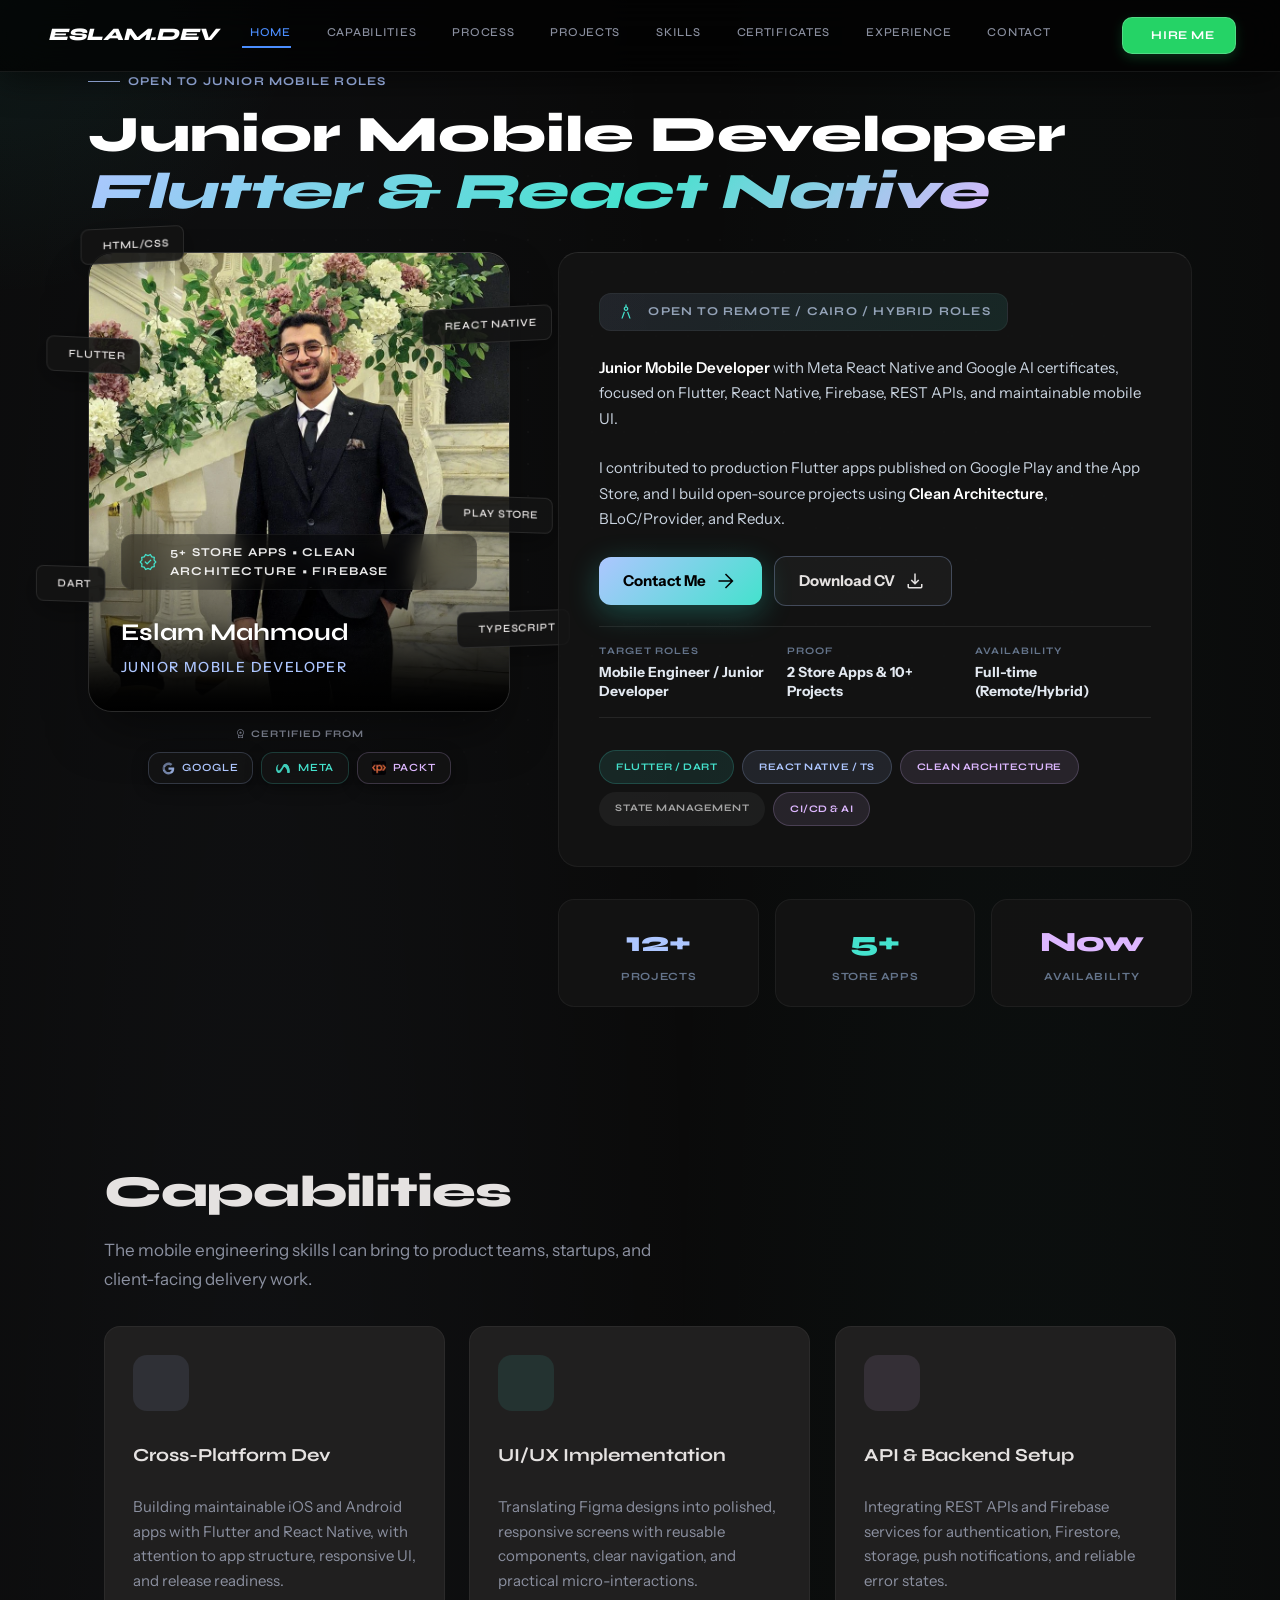
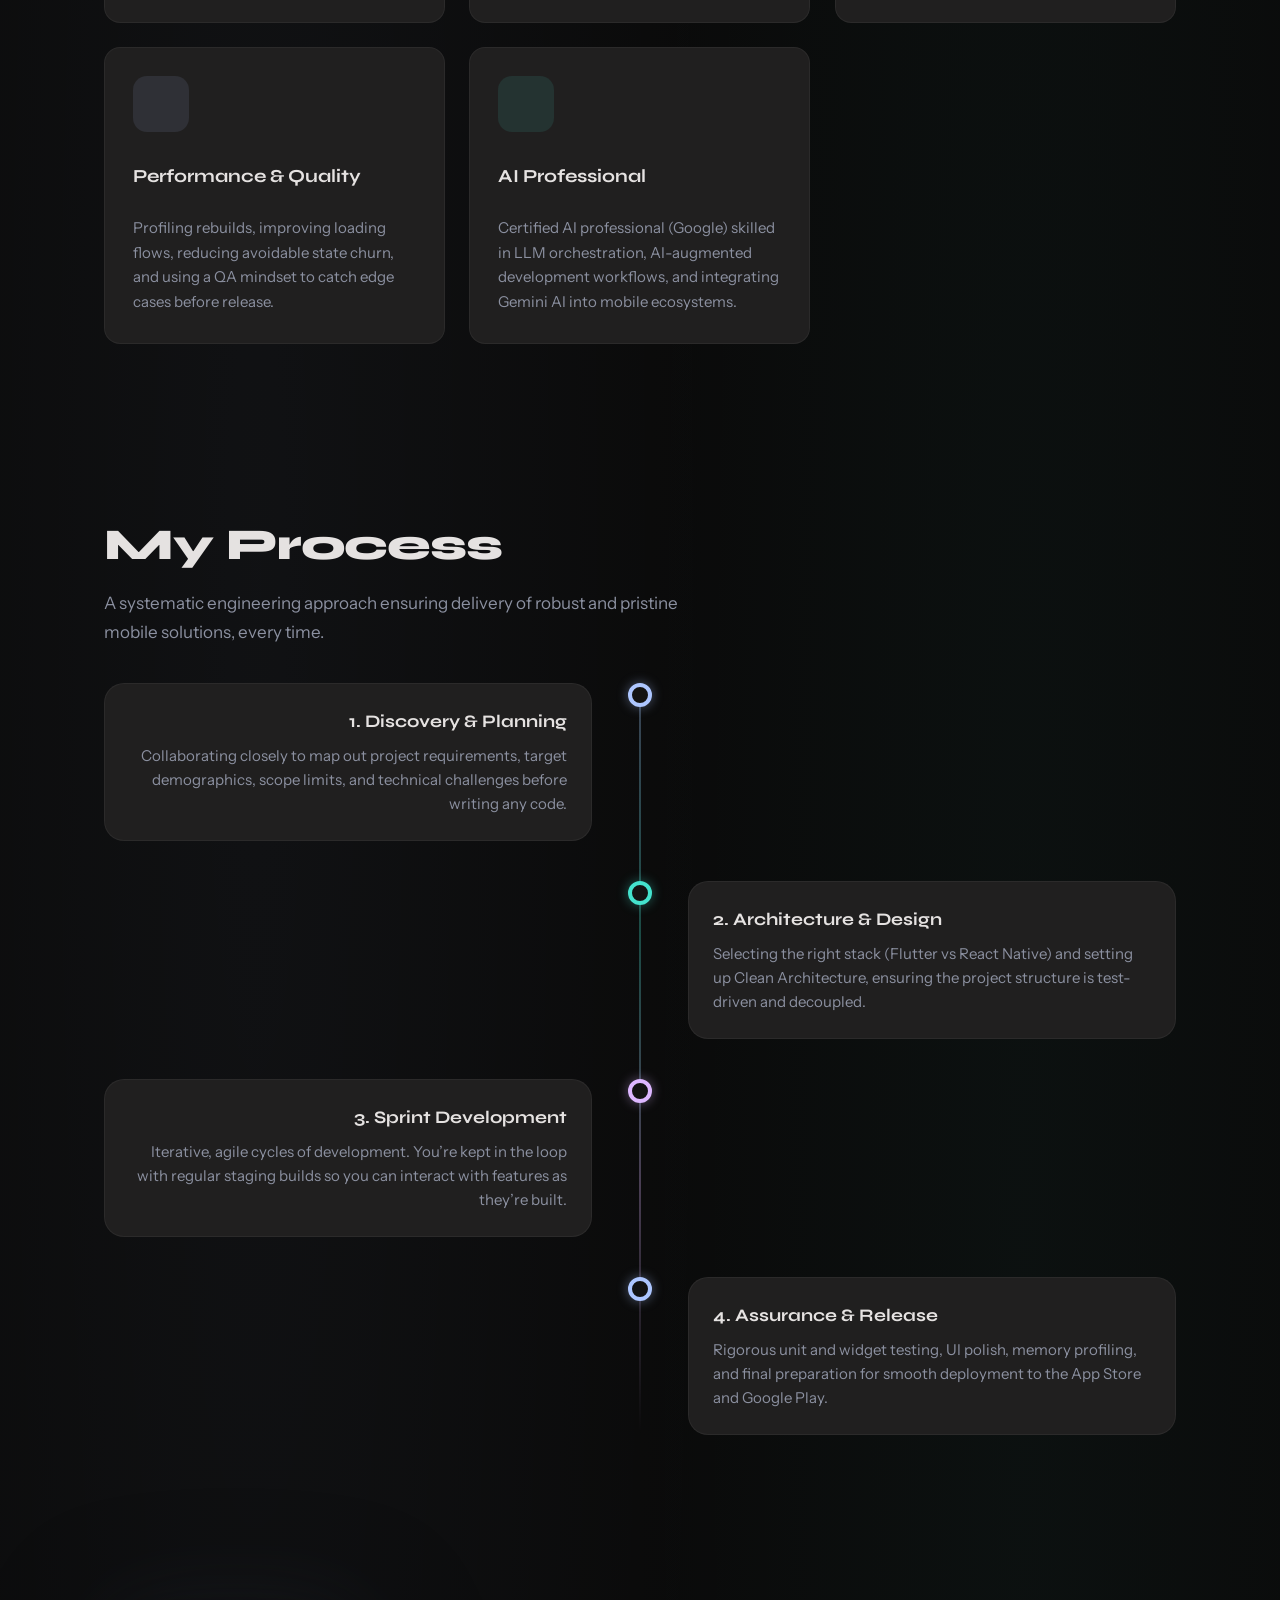
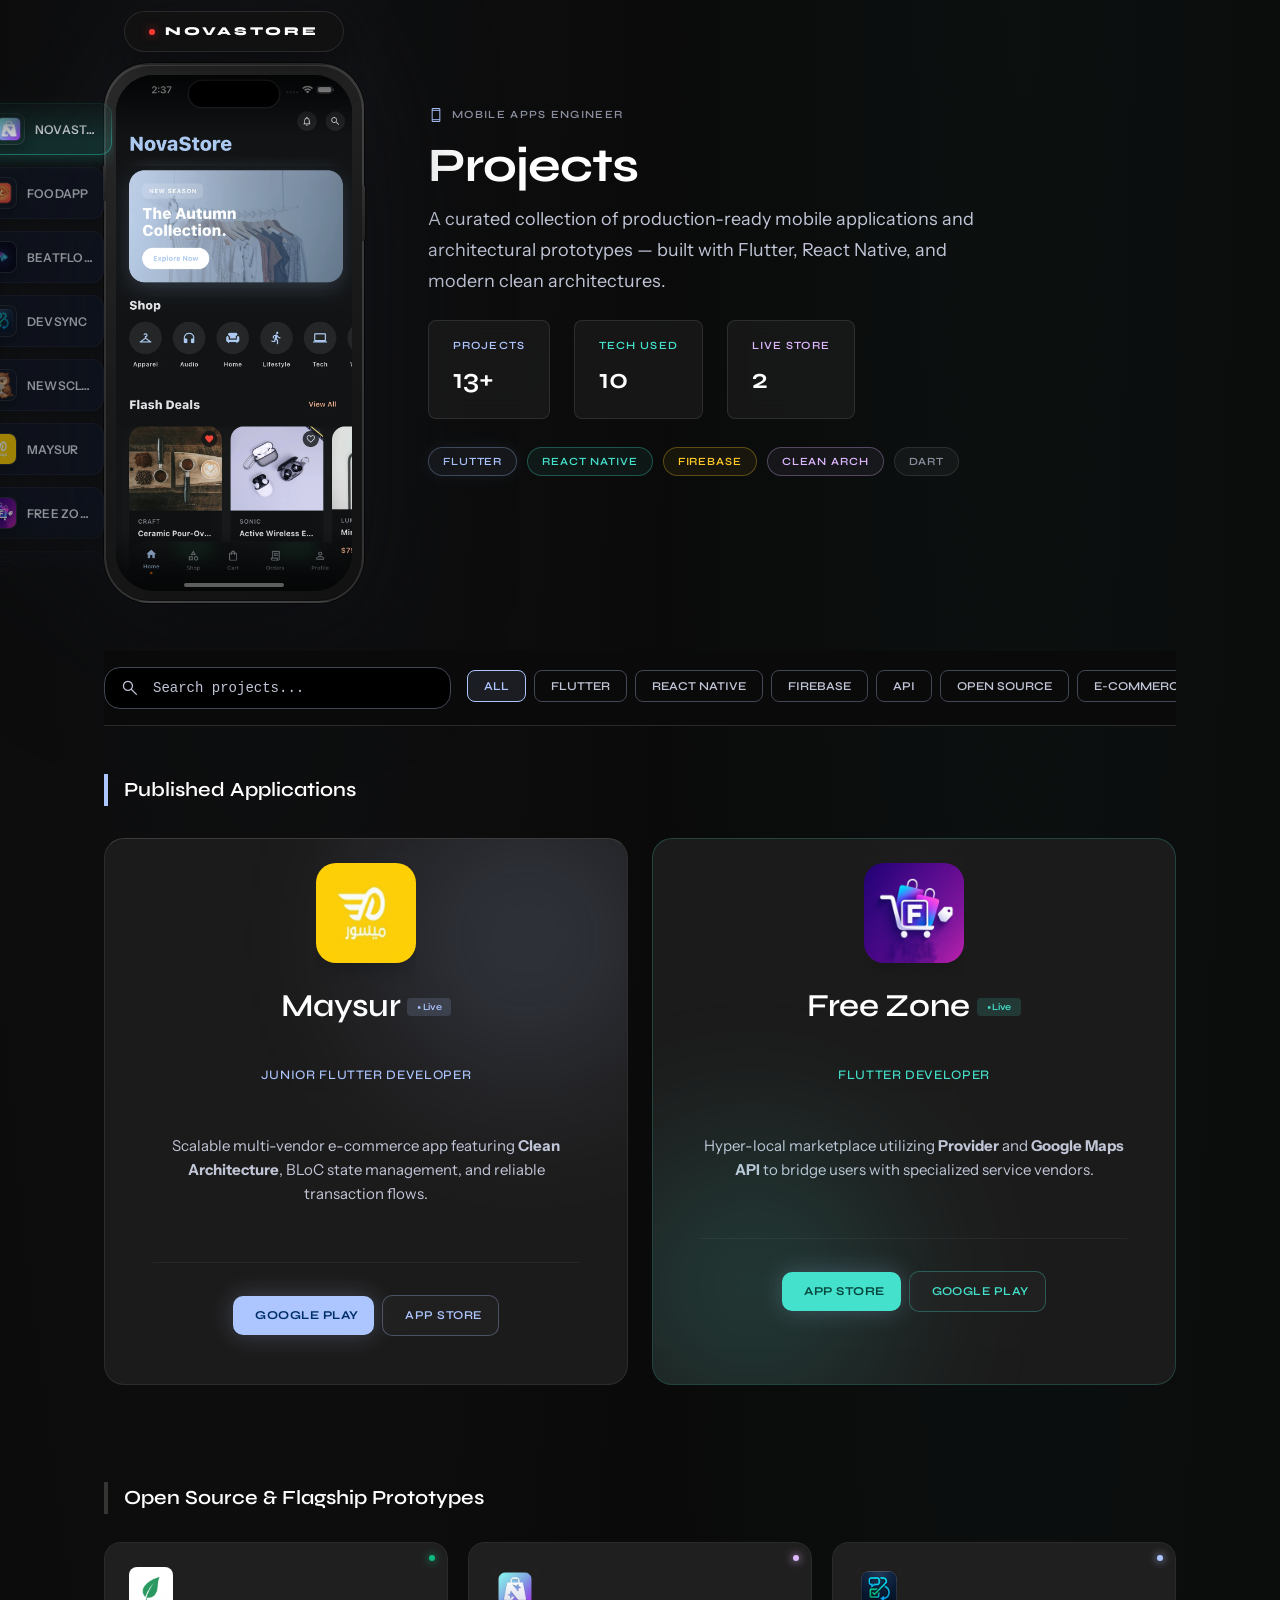
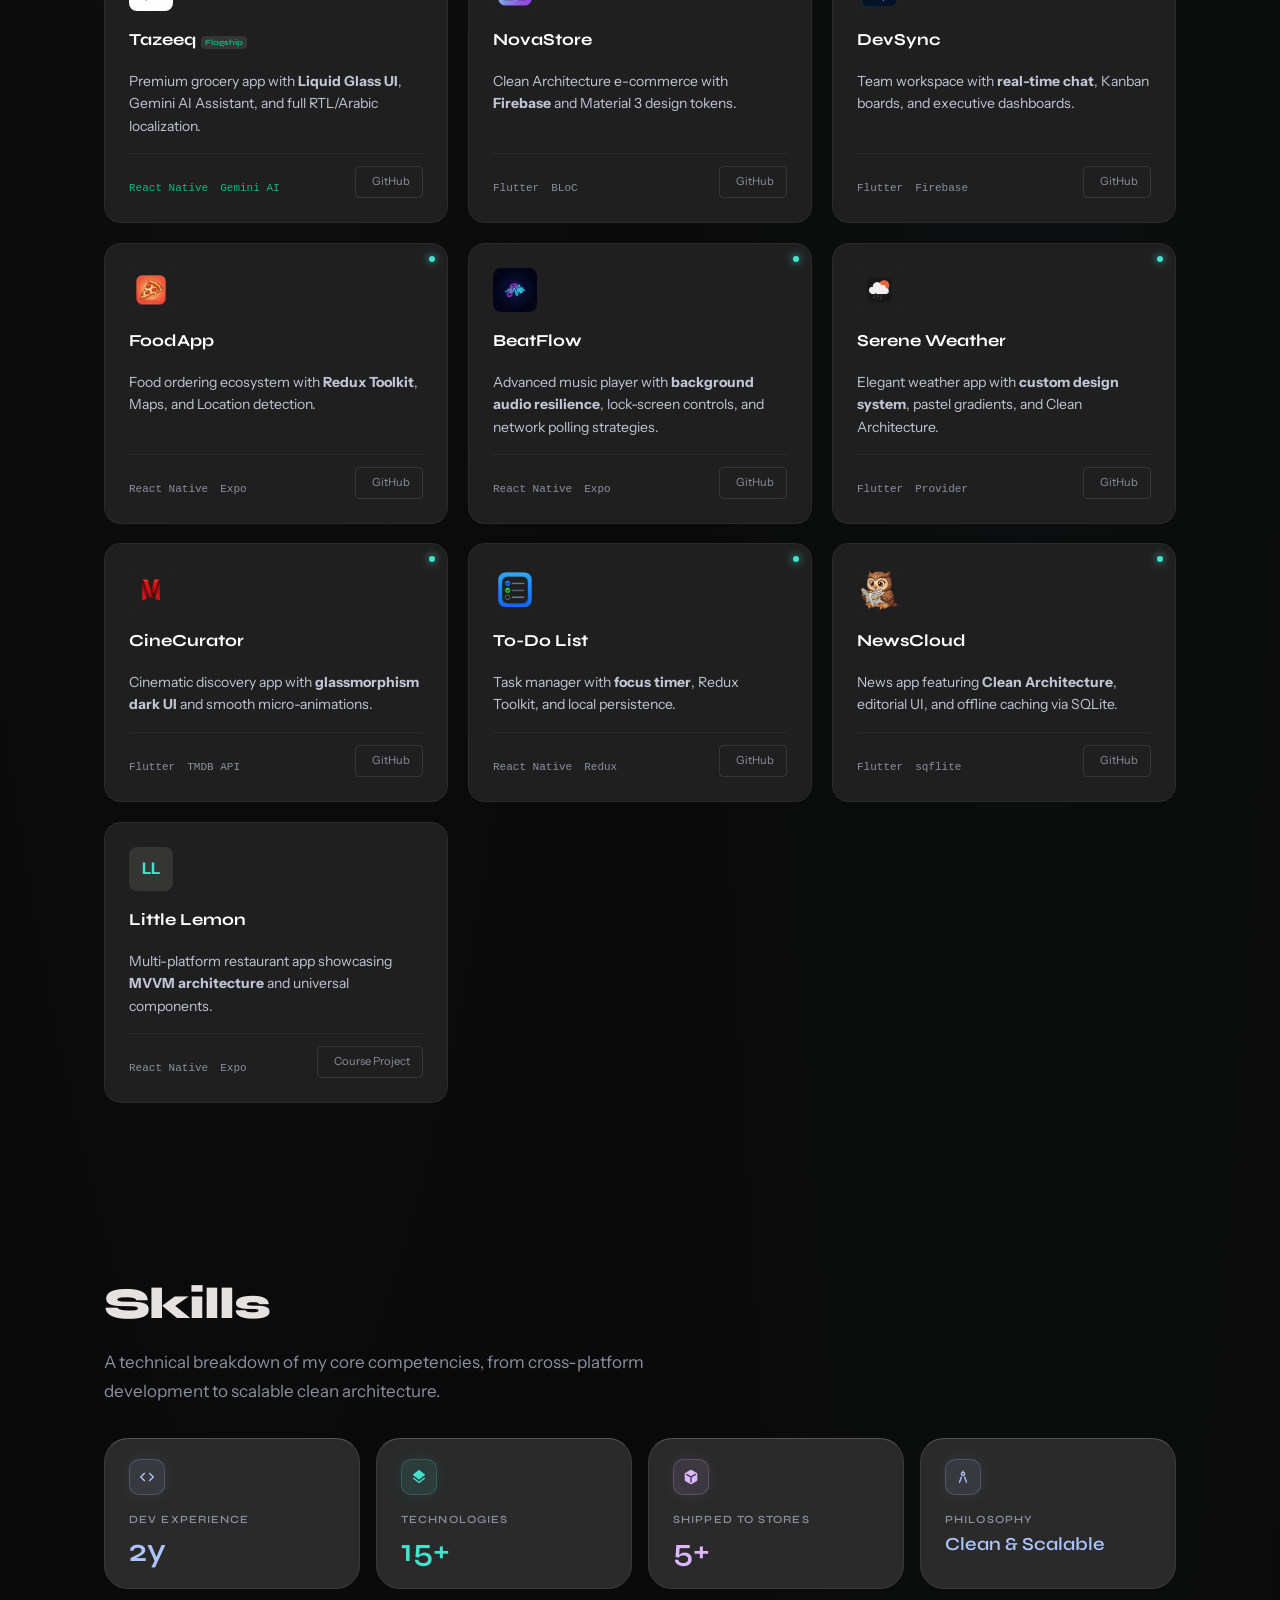
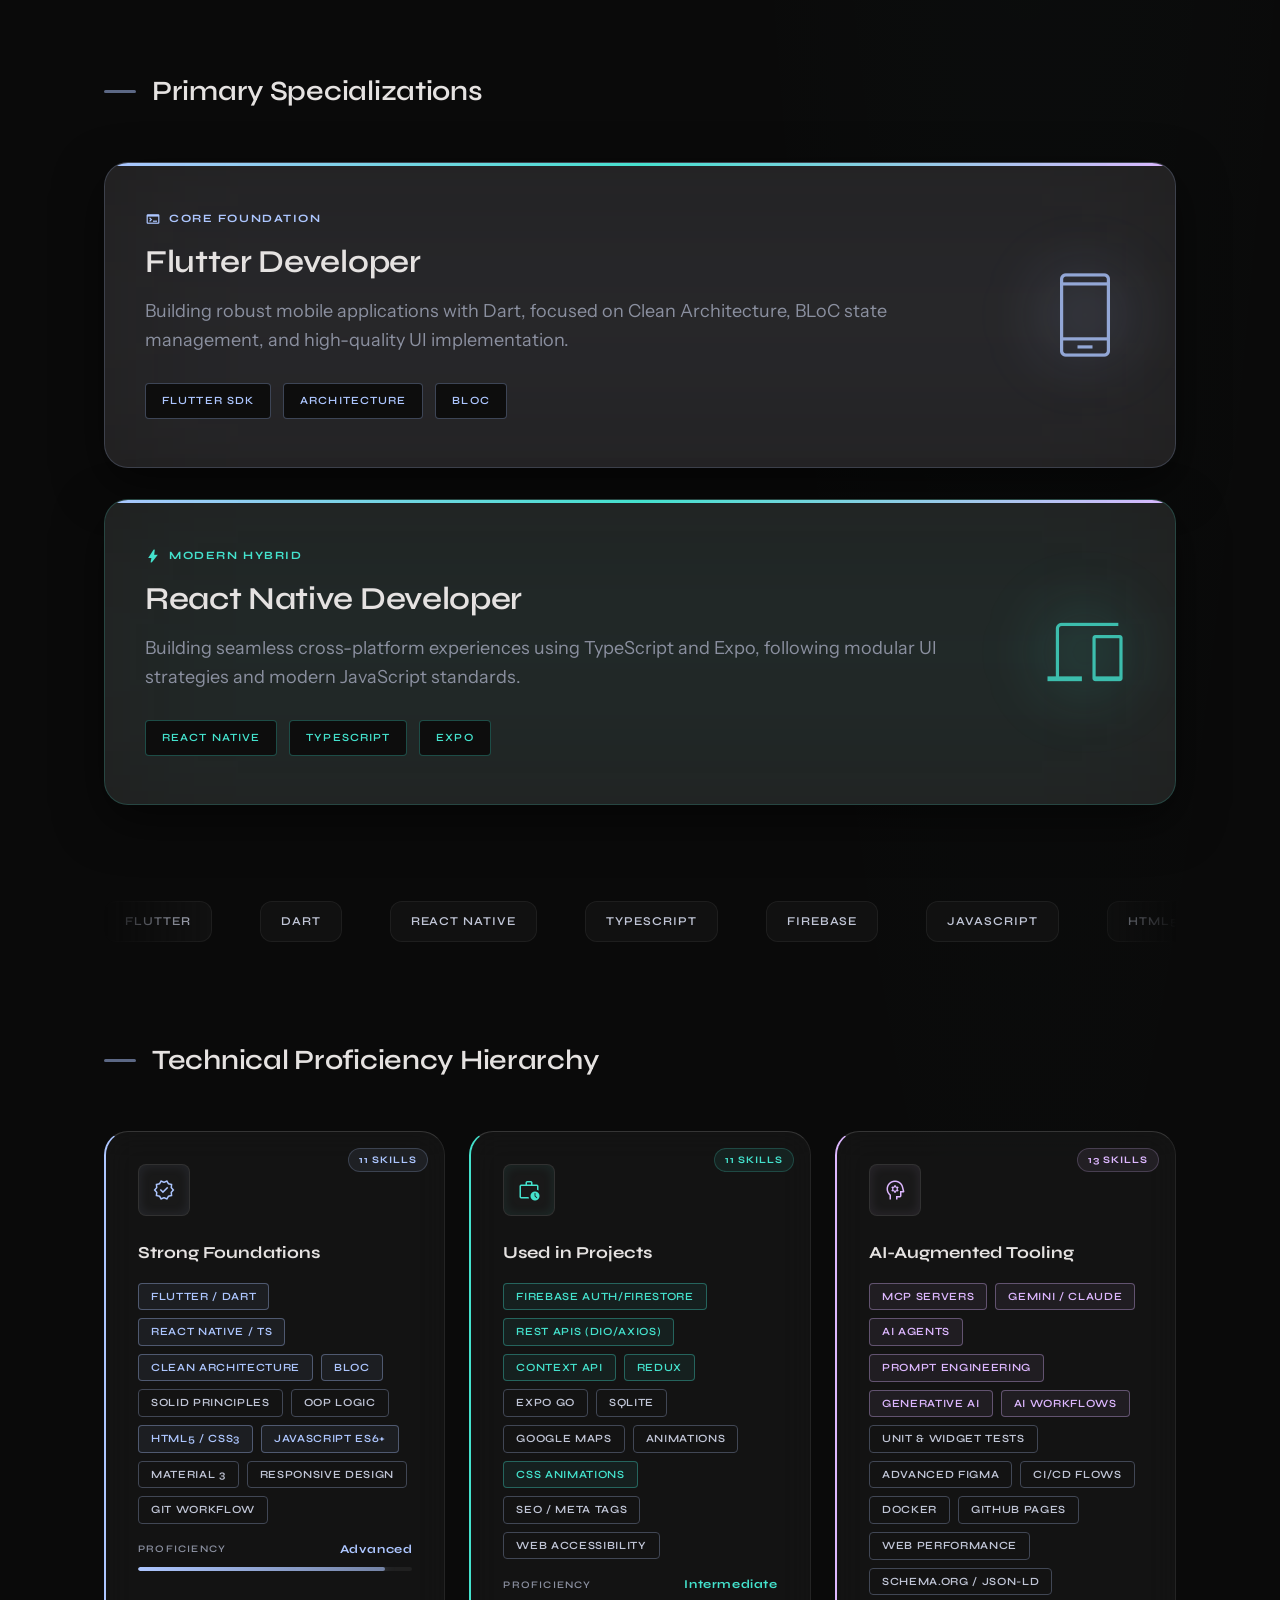
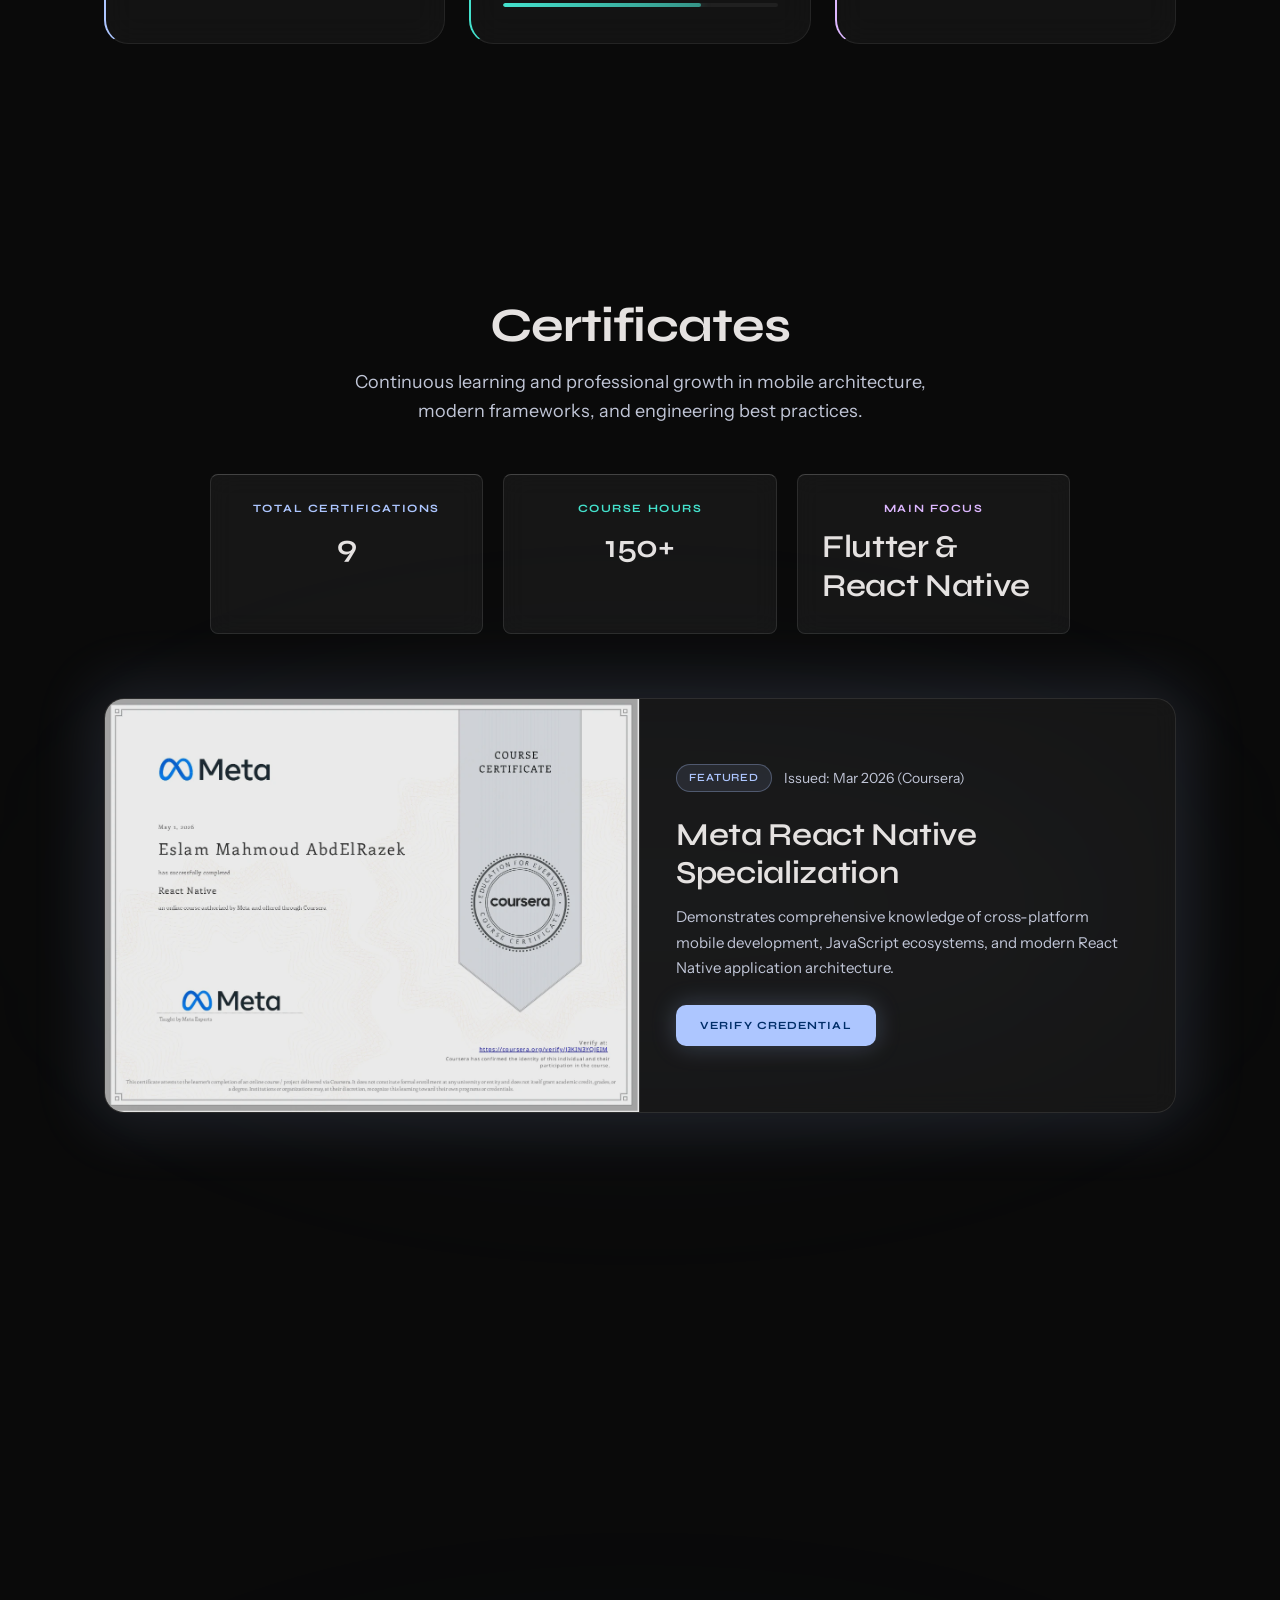
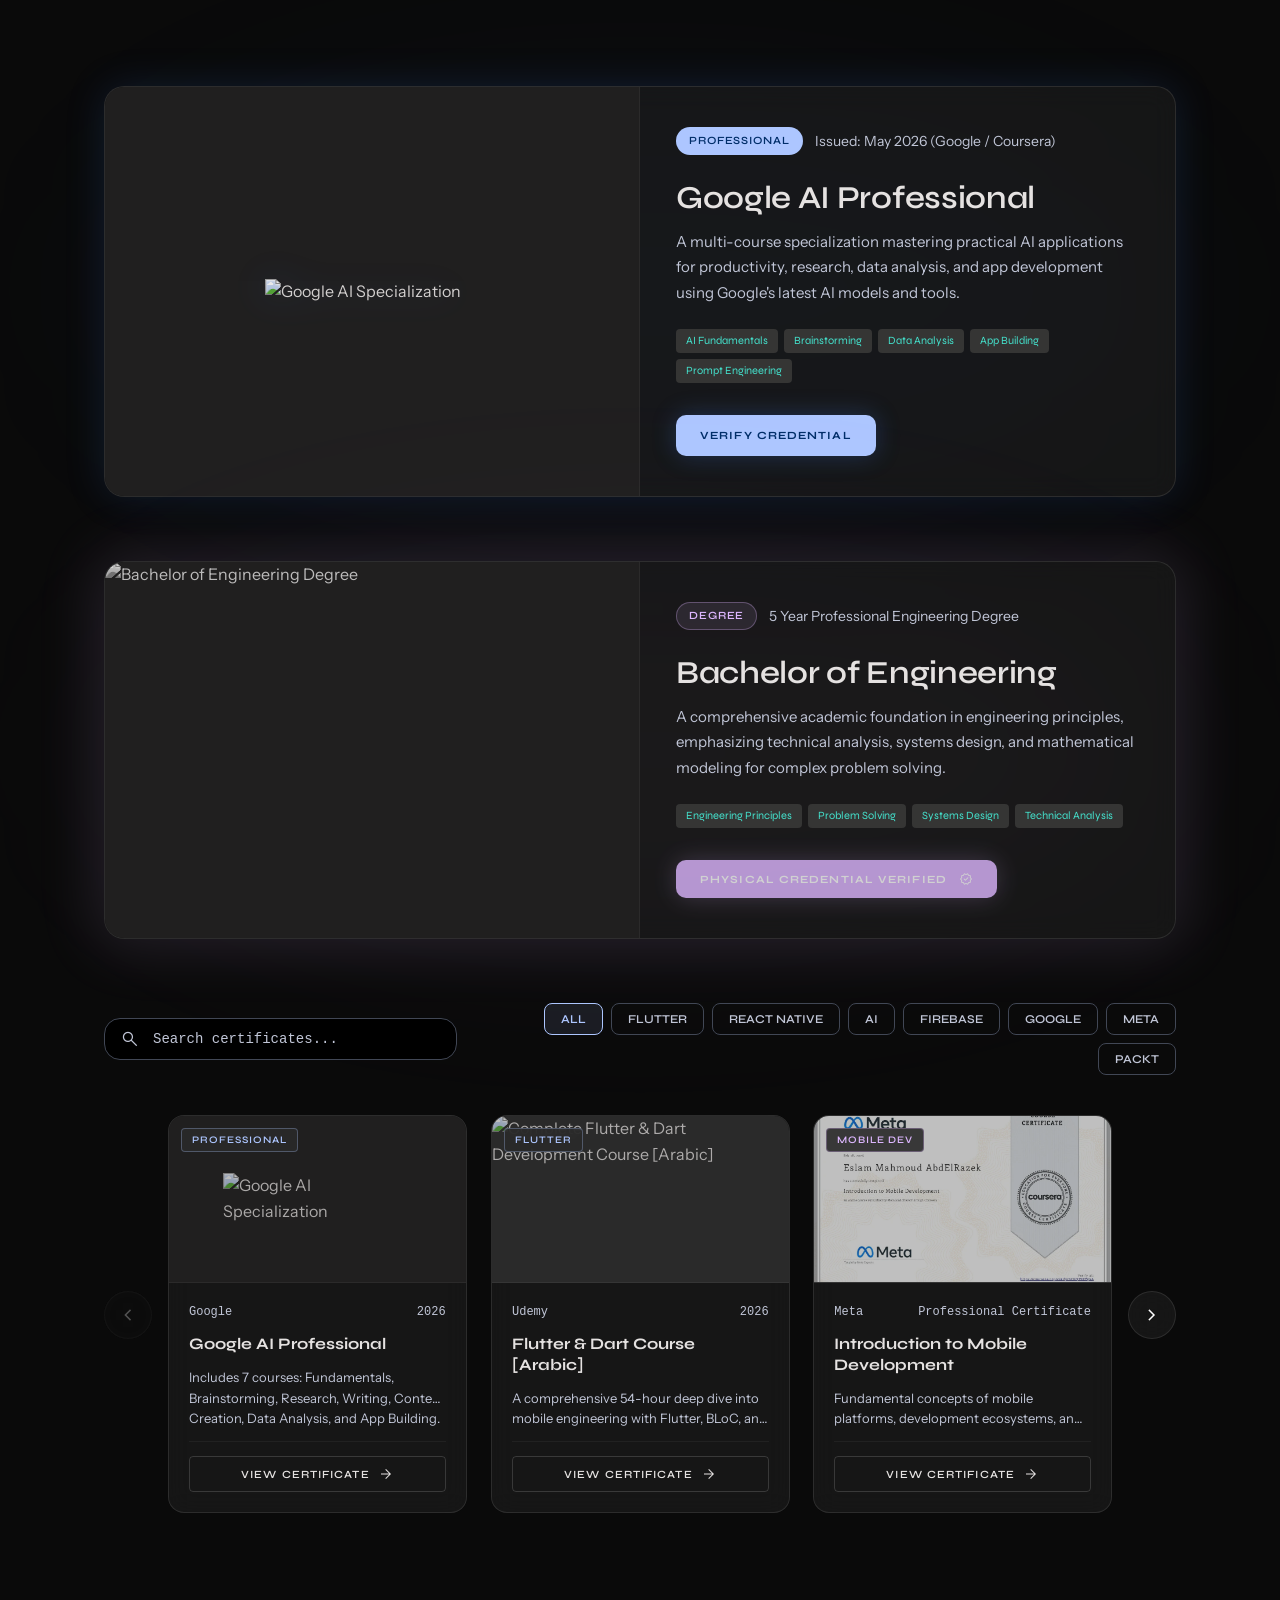
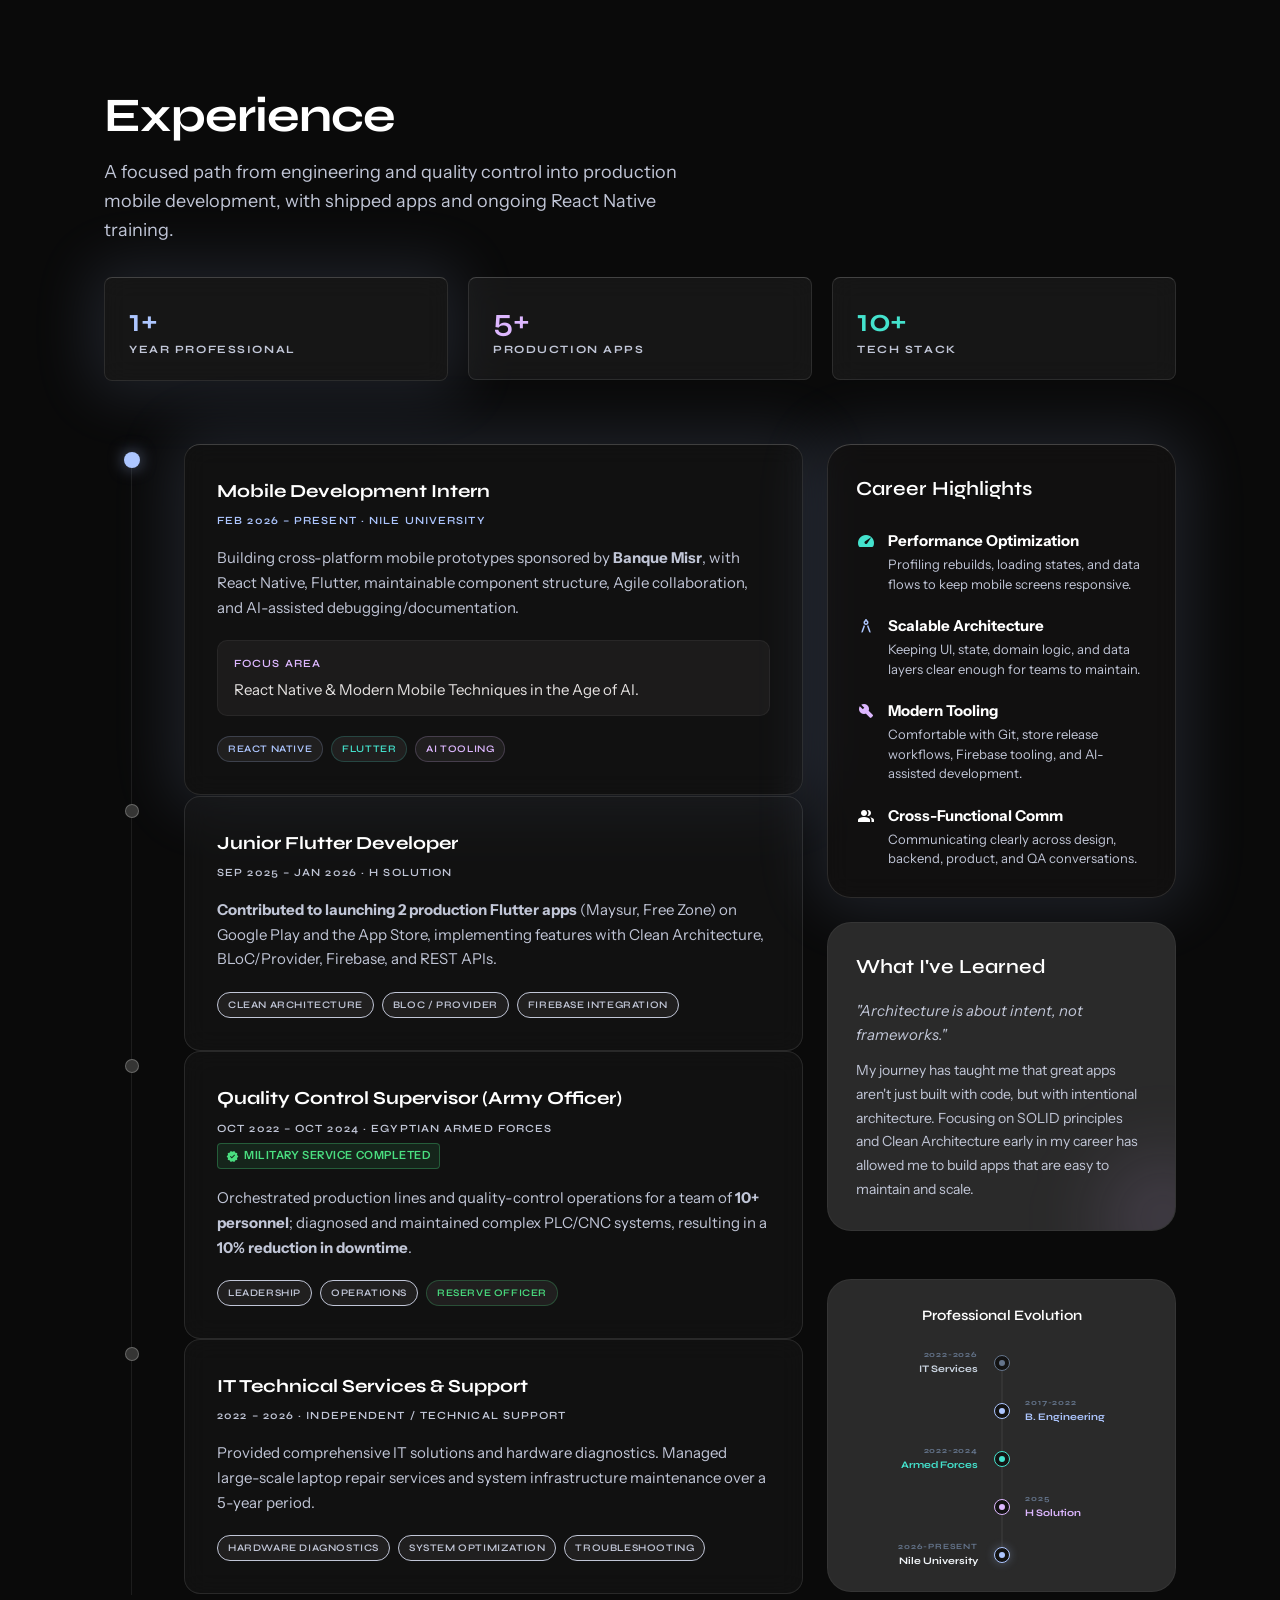
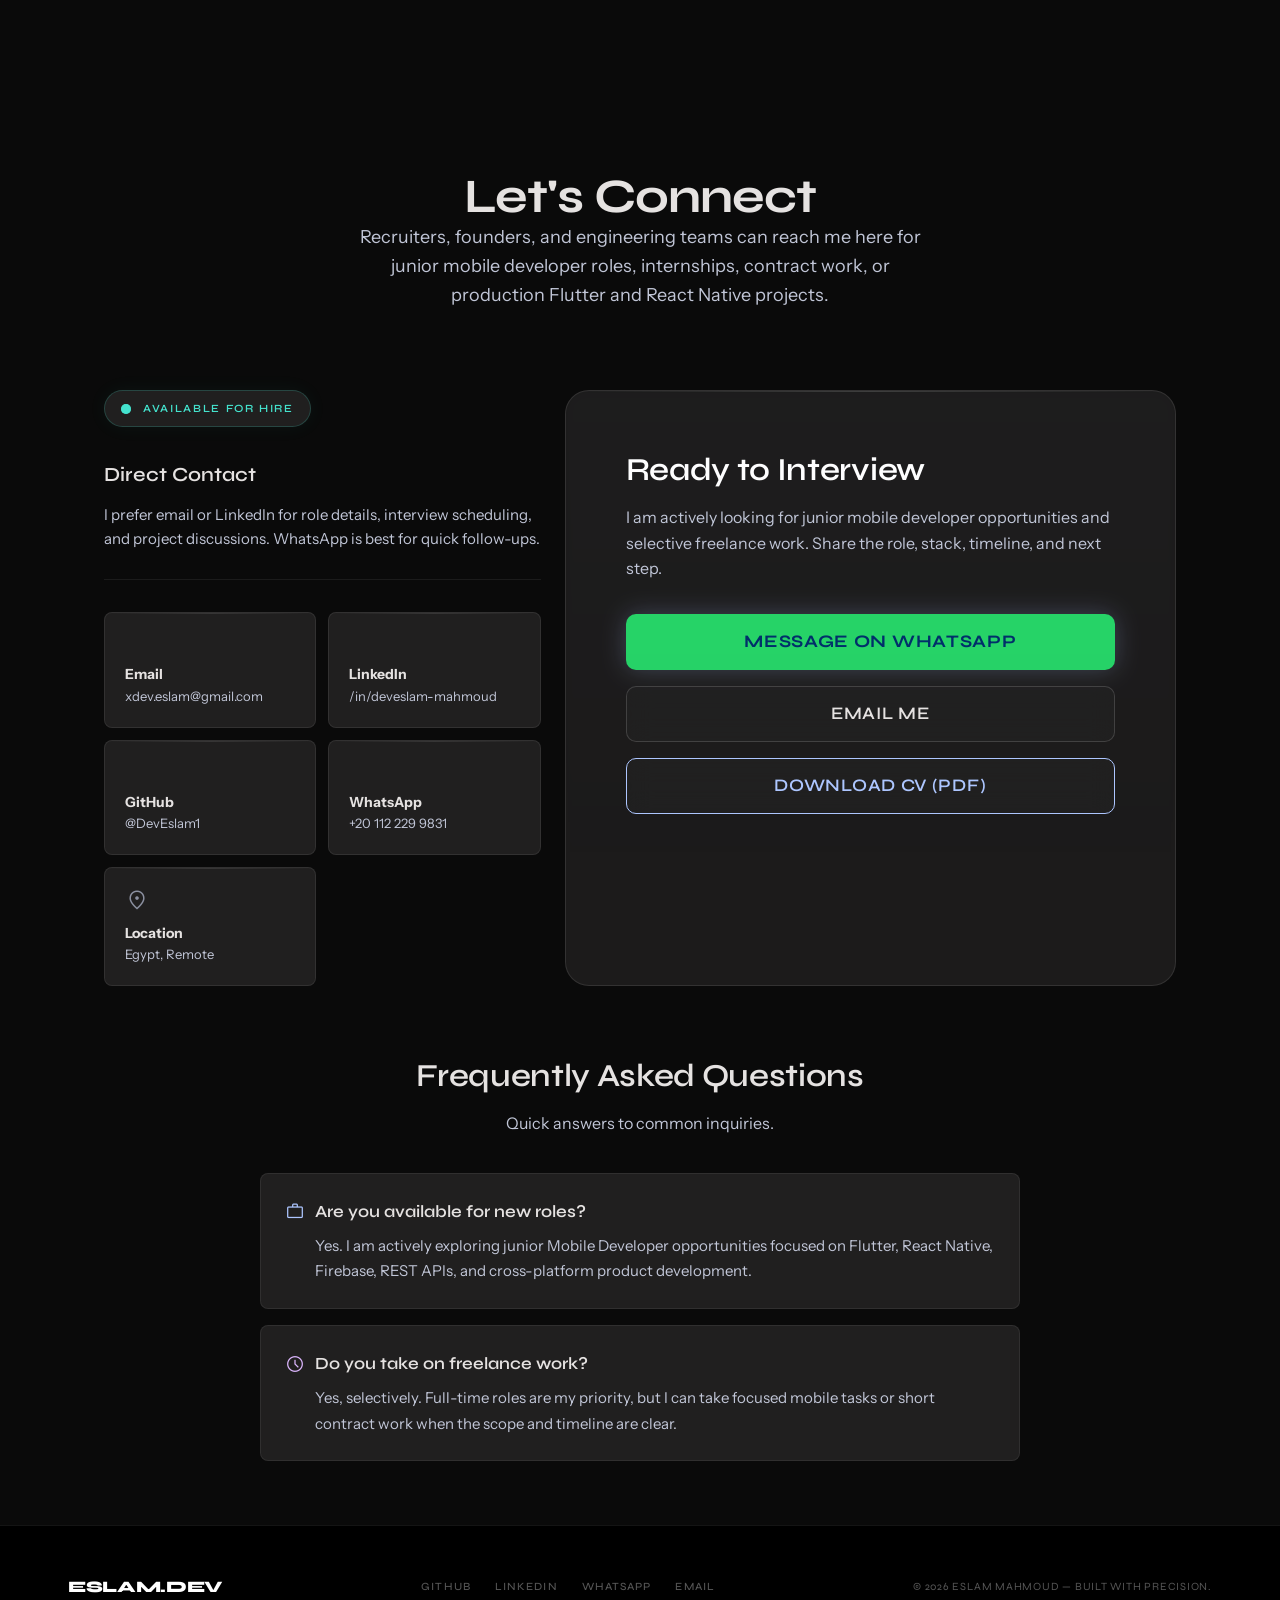
==== index.html @ 1c9c52ec "feat: add ATS-friendly CV in HTML and PDF formats and update portfolio site styles" ====
<!DOCTYPE html>
<html lang="en" class="dark">
<head>
  <meta charset="UTF-8" />
  <meta name="viewport" content="width=device-width, initial-scale=1.0" />
  <title>Eslam Mahmoud - Junior Mobile Developer | Flutter & React Native</title>
  <meta name="description" content="Portfolio of Eslam Mahmoud, a Junior Mobile Developer building Flutter and React Native apps shipped to Google Play and the App Store. Open to mobile engineering roles." />
  <meta name="keywords" content="Flutter Developer, React Native Developer, Junior Mobile Developer, Mobile Engineer, Clean Architecture, Dart, TypeScript, Firebase" />
  <meta property="og:title" content="Eslam Mahmoud - Junior Mobile Developer | Flutter & React Native" />
  <meta property="og:description" content="Production-ready Flutter and React Native apps, clean architecture, Firebase, REST APIs, and store deployment experience." />
  <meta property="og:type" content="website" />
  <meta property="og:url" content="https://deveslam1.github.io/" />
  <meta property="og:image" content="https://deveslam1.github.io/assets/my-photo_edited.webp" />
  <meta property="og:image:width" content="1200" />
  <meta property="og:image:height" content="630" />
  <meta name="twitter:card" content="summary_large_image" />
  <meta name="twitter:title" content="Eslam Mahmoud - Junior Mobile Developer | Flutter & React Native" />
  <meta name="twitter:description" content="Flutter and React Native developer with shipped mobile apps on Google Play and the App Store." />
  <meta name="twitter:image" content="https://deveslam1.github.io/assets/my-photo_edited.webp" />
  <meta name="twitter:url" content="https://deveslam1.github.io/" />
  <meta name="author" content="Eslam Mahmoud" />
  <meta name="robots" content="index, follow" />
  <meta name="theme-color" content="#0a0a0a" />
  <link rel="canonical" href="https://deveslam1.github.io/" />
  <link rel="icon" href="data:image/svg+xml,<svg xmlns='http://www.w3.org/2000/svg' viewBox='0 0 100 100'><text y='.9em' font-size='90'>EM</text></svg>" />
  <link rel="preload" as="image" href="./assets/my-photo_edited.webp" />

  <!-- Fonts -->
  <link rel="preconnect" href="https://fonts.googleapis.com" />
  <link rel="preconnect" href="https://fonts.gstatic.com" crossorigin />
  <link rel="preload" as="style" href="https://fonts.googleapis.com/css2?family=Syne:wght@400;500;600;700;800&family=Instrument+Sans:ital,wght@0,400;0,500;0,600;1,400&display=swap" />
  <link href="https://fonts.googleapis.com/css2?family=Syne:wght@400;500;600;700;800&family=Instrument+Sans:ital,wght@0,400;0,500;0,600;1,400&display=swap" rel="stylesheet" />
  <link href="https://fonts.googleapis.com/css2?family=Material+Symbols+Outlined:opsz,wght,FILL,GRAD@20..48,100..700,0..1,-50..200&display=swap" rel="stylesheet" />
  <script src="https://unpkg.com/@phosphor-icons/web" defer></script>

  <link rel="stylesheet" href="styles_improved.css" />
  <style>
    /* ── TYPOGRAPHY & SCALING REFINEMENTS ── */
    :root {
      --font-display: 'Syne', sans-serif;
      --font-body: 'Instrument Sans', sans-serif;
    }

    /* Hero headline — proportional, no overflow */
    .hero-bento__headline {
      font-size: clamp(2rem, 4vw, 3.25rem) !important;
      font-weight: 800 !important;
      letter-spacing: 0 !important;
      line-height: 1.1 !important;
      overflow-wrap: anywhere !important;
    }
    .hero-bento__headline-accent {
      background: linear-gradient(135deg, var(--clr-primary) 0%, var(--clr-secondary) 60%, var(--clr-tertiary) 100%);
      -webkit-background-clip: text;
      -webkit-text-fill-color: transparent;
      background-clip: text;
      font-style: italic;
      overflow-wrap: anywhere;
    }
    .hero-mobile-break {
      display: none;
    }

    @media (max-width: 480px) {
      .hero-bento__headline {
        font-size: 2.05rem !important;
        line-height: 1.08 !important;
      }
      .hero-mobile-break {
        display: block;
      }
    }

    /* Section titles — balanced presence */
    .u-section-title {
      font-size: clamp(2rem, 3.5vw, 2.75rem) !important;
      font-weight: 800 !important;
      letter-spacing: -0.025em !important;
      line-height: 1.12 !important;
    }
    .u-section-subtitle {
      font-size: 1.0625rem !important;
      line-height: 1.7 !important;
      max-width: 600px;
    }

    /* Service cards */
    .service-card { padding: 28px !important; border-radius: 16px !important; }
    .service-card__title { font-size: 1.15rem !important; font-weight: 700 !important; margin-bottom: 10px !important; }
    .service-card__desc { font-size: 0.9375rem !important; line-height: 1.65 !important; }
    .service-card__icon { margin-bottom: 16px !important; }

    /* Process steps */
    .process-step__title { font-size: 1.1rem !important; font-weight: 700 !important; }
    .process-step__desc { font-size: 0.9375rem !important; line-height: 1.6 !important; }

    /* Experience timeline */
    .timeline__title { font-size: 1.15rem !important; font-weight: 700 !important; }
    .timeline__desc { font-size: 0.9375rem !important; line-height: 1.65 !important; }

    /* Nav — prevent crowding */
    .nav__logo {
      font-family: var(--font-display) !important;
      font-weight: 800 !important;
      font-size: 1.1rem !important;
      letter-spacing: -0.02em !important;
    }
    .nav__link {
      font-size: 0.75rem !important;
      font-weight: 500 !important;
    }

    /* Hero bio card */
    .hero-bento__bio-panel { border-radius: 20px !important; }
    .hero-bento__bio-body p { font-size: 0.9375rem !important; line-height: 1.7 !important; }

    /* Stats numbers — toned down */
    .hero-bento__stat-value { font-size: 1.75rem !important; font-weight: 800 !important; }
    .hero-bento__stat-label { font-size: 0.6875rem !important; letter-spacing: 0.06em !important; }

    /* Section eyebrow labels */
    .text-label-caps {
      font-size: 0.7rem !important;
      letter-spacing: 0.14em !important;
      font-weight: 700 !important;
    }

    /* Project cards */
    .case-study-card { border-radius: 20px !important; }
    .archive-card { border-radius: 16px !important; }
    .archive-card__title { font-size: 1.05rem !important; font-weight: 700 !important; }
    .archive-card__desc { font-size: 0.875rem !important; line-height: 1.6 !important; }

    /* Skill cards */
    .skill-card__title { font-size: 1.05rem !important; font-weight: 700 !important; }

    /* Contact section */
    .contact-hero h1 { font-size: clamp(2rem, 4vw, 3rem) !important; }
    .contact-card__title { font-weight: 700 !important; }

    /* Footer */
    .footer__logo {
      font-family: var(--font-display) !important;
      font-weight: 800 !important;
      font-size: 1rem !important;
      letter-spacing: -0.02em !important;
    }

    /* CTA button */
    .hero-cta-btn {
      font-size: 0.9375rem !important;
      font-weight: 700 !important;
      padding: 12px 24px !important;
      border-radius: 12px !important;
      letter-spacing: 0 !important;
    }
    .nav__cta {
      font-weight: 700 !important;
      font-size: 0.75rem !important;
      border-radius: 10px !important;
    }

    /* Featured certs */
    .featured-cert__card { border-radius: 20px !important; }

    /* Timeline cards */
    .timeline__card { border-radius: 16px !important; }
    .timeline__achievement { border-radius: 10px !important; }

    /* Highlights */
    .highlight-item__title { font-weight: 700 !important; font-size: 0.9375rem !important; }

    /* Buttons */
    .btn { border-radius: 10px !important; }
    .btn-primary { font-weight: 700 !important; }

    /* Filter chips */
    .filter-chip { border-radius: 8px !important; font-weight: 600 !important; }

    /* Cert cards */
    .cert-card { border-radius: 16px !important; }
    .cert-card__title { font-weight: 700 !important; font-size: 1rem !important; }

    /* ── HERO CERTIFICATION BADGES ── */
    .hero-cert-badges {
      margin-top: 14px;
      display: flex;
      flex-direction: column;
      align-items: center;
      gap: 10px;
    }
    .hero-cert-label {
      display: flex;
      align-items: center;
      gap: 5px;
      font-family: var(--font-display);
      font-size: 0.625rem;
      font-weight: 700;
      letter-spacing: 0.1em;
      text-transform: uppercase;
      color: var(--clr-outline);
    }
    .hero-cert-pills {
      display: flex;
      gap: 8px;
      flex-wrap: wrap;
      justify-content: center;
    }
    .hero-cert-badge {
      display: inline-flex;
      align-items: center;
      gap: 7px;
      padding: 0.4rem 0.85rem;
      border-radius: 0.75rem;
      font-family: var(--font-display);
      font-size: 0.6875rem;
      font-weight: 600;
      letter-spacing: 0.08em;
      text-transform: uppercase;
      background: rgba(20, 20, 20, 0.85);
      border: 1px solid rgba(255, 255, 255, 0.08);
      border-top-color: rgba(255, 255, 255, 0.14);
      box-shadow: 0 4px 16px rgba(0, 0, 0, 0.4);
      backdrop-filter: blur(12px);
      -webkit-backdrop-filter: blur(12px);
      transition: border-color var(--tr-base), transform var(--tr-base), box-shadow var(--tr-base);
      cursor: default;
    }
    .hero-cert-badge:hover {
      transform: translateY(-2px);
      box-shadow: 0 8px 24px rgba(0, 0, 0, 0.5);
    }
    /* Google — primary blue accent */
    .hero-cert-badge--google {
      color: var(--clr-primary);
      border-color: rgba(173, 198, 255, 0.2);
    }
    .hero-cert-badge--google:hover {
      border-color: rgba(173, 198, 255, 0.4);
      box-shadow: 0 8px 24px rgba(173, 198, 255, 0.12);
    }
    /* Meta — secondary teal accent */
    .hero-cert-badge--meta {
      color: var(--clr-secondary);
      border-color: rgba(68, 226, 205, 0.2);
    }
    .hero-cert-badge--meta:hover {
      border-color: rgba(68, 226, 205, 0.4);
      box-shadow: 0 8px 24px rgba(68, 226, 205, 0.12);
    }
    /* Packt — tertiary purple accent */
    .hero-cert-badge--packt {
      color: var(--clr-tertiary);
      border-color: rgba(221, 183, 255, 0.2);
    }
    .hero-cert-badge--packt:hover {
      border-color: rgba(221, 183, 255, 0.4);
      box-shadow: 0 8px 24px rgba(221, 183, 255, 0.12);
    }
    .hero-cert-badge img,
    .hero-cert-badge svg {
      flex-shrink: 0;
      opacity: 0.9;
    }
  </style>

  <!-- Structured Data (JSON-LD) -->
  <script type="application/ld+json">
  {
    "@context": "https://schema.org",
    "@type": "Person",
    "name": "Eslam Mahmoud",
    "url": "https://deveslam1.github.io/",
    "jobTitle": "Junior Mobile Developer - Flutter & React Native",
    "sameAs": [
      "https://github.com/DevEslam1",
      "https://www.linkedin.com/in/deveslam-mahmoud/"
    ],
    "knowsAbout": ["Flutter", "React Native", "Dart", "TypeScript", "Clean Architecture", "Mobile Development"],
    "description": "Junior Mobile Developer building Flutter and React Native apps with clean architecture, Firebase, REST APIs, and store deployment experience."
  }
  </script>
  <style>
    /* Premium Project Enhancements */
    .case-study-card {
      position: relative;
      overflow: hidden;
    }
    .case-study-card__orb {
      position: absolute;
      width: 300px;
      height: 300px;
      border-radius: 50%;
      filter: blur(80px);
      z-index: 0;
      opacity: 0.15;
      pointer-events: none;
    }
    .case-study-card:hover .case-study-card__orb {
      opacity: 0.25;
      transform: scale(1.1);
      transition: all 0.8s var(--tr-slow);
    }
    .tech-pills-mini span {
      background: rgba(255, 255, 255, 0.05);
      border: 1px solid rgba(255, 255, 255, 0.1);
      transition: all 0.3s ease;
    }
    .case-study-card:hover .tech-pills-mini span {
      border-color: var(--clr-primary);
      box-shadow: 0 0 10px rgba(173, 198, 255, 0.1);
    }
    .archive-card {
      position: relative;
    }
    .archive-card__live-dot {
      position: absolute;
      top: 12px;
      right: 12px;
      width: 6px;
      height: 6px;
      background: var(--clr-secondary);
      border-radius: 50%;
      box-shadow: 0 0 8px var(--clr-secondary);
      animation: pulse 2s infinite;
    }
    @keyframes pulse {
      0% { transform: scale(1); opacity: 1; }
      50% { transform: scale(1.5); opacity: 0.5; }
      100% { transform: scale(1); opacity: 1; }
    }
    .case-study-card__visual img {
      transition: transform 0.6s var(--tr-slow);
    }
    .case-study-card:hover .case-study-card__visual img {
      transform: translateY(-5px) rotateY(-2deg);
    }
  </style>
</head>
<body>

<!-- Subtle dot-grid background -->
<div class="dot-grid-bg" aria-hidden="true"></div>

<!-- Mouse Tracking Orb -->
<div class="bg-orb" id="bgOrb" aria-hidden="true"></div>

<!-- Scroll Progress Bar -->
<div class="scroll-progress" id="scrollProgress" aria-hidden="true"></div>


<header>
  <nav class="nav" role="navigation" aria-label="Main navigation">
    <div class="nav__inner">
      <a class="nav__logo" href="#home" aria-label="Go to home">Eslam.DEV</a>

      <div class="nav__links" role="list">
        <a class="nav__link" href="#home"     role="listitem"><i class="ph ph-house-line"></i> Home</a>
        <a class="nav__link" href="#services" role="listitem"><i class="ph ph-star"></i> Capabilities</a>
        <a class="nav__link" href="#process"  role="listitem"><i class="ph ph-git-commit"></i> Process</a>
        <a class="nav__link" href="#projects" role="listitem"><i class="ph ph-stack"></i> Projects</a>
        <a class="nav__link" href="#skills"   role="listitem"><i class="ph ph-lightning"></i> Skills</a>
        <a class="nav__link" href="#certs"    role="listitem"><i class="ph ph-certificate"></i> Certificates</a>
        <a class="nav__link" href="#exp"      role="listitem"><i class="ph ph-briefcase"></i> Experience</a>
        <a class="nav__link" href="#contact"  role="listitem"><i class="ph ph-envelope-simple"></i> Contact</a>
      </div>

      <div class="nav__socials">
        <a class="nav__social-link" href="https://github.com/DevEslam1" target="_blank" rel="noopener noreferrer" aria-label="GitHub">
          <i class="ph ph-github-logo"></i>
        </a>
        <a class="nav__social-link" href="https://www.linkedin.com/in/deveslam-mahmoud/" target="_blank" rel="noopener noreferrer" aria-label="LinkedIn">
          <i class="ph ph-linkedin-logo"></i>
        </a>
      </div>

      <a class="nav__cta" href="#contact" aria-label="View contact options">
        <i class="ph ph-briefcase" style="font-size:18px;margin-right:8px;vertical-align:middle;"></i>
        Hire Me
      </a>

      <button class="nav__hamburger" id="menuToggle" aria-label="Toggle mobile menu" aria-expanded="false">
        <span class="material-symbols-outlined">menu</span>
      </button>
    </div>
  </nav>

  <!-- Mobile Menu -->
  <nav class="mobile-menu" id="mobileMenu" aria-label="Mobile navigation" aria-hidden="true">
    <a class="mobile-menu__link" href="#home"><i class="ph ph-house-line"></i> Home</a>
    <a class="mobile-menu__link" href="#services"><i class="ph ph-star"></i> Capabilities</a>
    <a class="mobile-menu__link" href="#process"><i class="ph ph-git-commit"></i> Process</a>
    <a class="mobile-menu__link" href="#projects"><i class="ph ph-stack"></i> Projects</a>
    <a class="mobile-menu__link" href="#skills"><i class="ph ph-lightning"></i> Skills</a>
    <a class="mobile-menu__link" href="#certs"><i class="ph ph-certificate"></i> Certificates</a>
    <a class="mobile-menu__link" href="#exp"><i class="ph ph-briefcase"></i> Experience</a>
    <a class="mobile-menu__link" href="#contact"><i class="ph ph-envelope-simple"></i> Contact</a>

    <div class="mobile-menu__socials">
      <a class="mobile-menu__social-icon" href="https://github.com/DevEslam1" target="_blank" rel="noopener noreferrer">
        <i class="ph ph-github-logo"></i>
      </a>
      <a class="mobile-menu__social-icon" href="https://www.linkedin.com/in/deveslam-mahmoud/" target="_blank" rel="noopener noreferrer">
        <i class="ph ph-linkedin-logo" style="color:var(--clr-primary)"></i>
      </a>
      <a class="mobile-menu__social-icon" href="https://wa.me/201122299831" target="_blank" rel="noopener noreferrer">
        <i class="ph ph-whatsapp-logo"></i>
      </a>
    </div>
  </nav>
</header>

<main>
<section id="home" class="page-section active" aria-label="Hero section">
  <div class="hero-bento">
    <!-- Hero Header -->
    <header class="hero-bento__header reveal">
        <div class="hero-bento__header-inner">
            <div class="hero-bento__eyebrow">
                <span class="hero-bento__eyebrow-line"></span>
                Open to junior mobile roles
            </div>
            <h1 class="hero-bento__headline">
                Junior Mobile Developer <br><span class="hero-bento__headline-accent">Flutter &amp;<br class="hero-mobile-break"> React Native</span>
            </h1>
        </div>
    </header>

    <!-- Content Grid (Bento) -->
    <div class="hero-bento__grid">
        <!-- Image Panel -->
        <div class="hero-bento__image-col reveal u-delay-100">
            <div class="hero-bento__image-glow" aria-hidden="true"></div>
            
            <!-- Floating Badges Surround -->
            <div class="hero__float-badge hero__float-badge--web">
                <i class="ph ph-code" aria-hidden="true"></i>
                <span>HTML/CSS</span>
            </div>
            <div class="hero__float-badge hero__float-badge--flutter">
                <i class="ph ph-device-mobile" aria-hidden="true"></i>
                <span>Flutter</span>
            </div>
            <div class="hero__float-badge hero__float-badge--rn">
                <i class="ph ph-device-mobile-camera" aria-hidden="true"></i>
                <span>React Native</span>
            </div>
            <div class="hero__float-badge hero__float-badge--dart">
                <i class="ph ph-code u-icon-16-primary"></i>
                <span>Dart</span>
            </div>
            <div class="hero__float-badge hero__float-badge--ts">
                <i class="ph ph-brackets-curly" aria-hidden="true"></i>
                <span>TypeScript</span>
            </div>
            <div class="hero__float-badge hero__float-badge--play">
                <i class="ph ph-google-play-logo" style="font-size:16px;color:var(--clr-secondary)"></i>
                <span>Play Store</span>
            </div>
            <div class="hero-bento__image-panel">
                <img src="./assets/my-photo_edited.webp" alt="Eslam Mahmoud - Junior Flutter and React Native Developer" class="hero-bento__profile-img" fetchpriority="high" width="460" height="460" />
                
                <div class="hero-bento__image-overlay">
                    <div class="hero-bento__ach-badge">
                        <span class="material-symbols-outlined hero-bento__ach-icon">verified</span>
                        <span class="hero-bento__ach-text">5+ Store Apps &bull; Clean Architecture &bull; Firebase</span>
                    </div>
                    <div class="hero-bento__name">Eslam Mahmoud</div>
                    <div class="hero-bento__role">Junior Mobile Developer</div>
                </div>
            </div>

            <!-- Certification Badges — outside image-panel to avoid overflow:hidden clipping -->
            <div class="hero-cert-badges">
                <div class="hero-cert-label">
                    <span class="material-symbols-outlined" style="font-size:11px;">workspace_premium</span>
                    Certified from
                </div>
                <div class="hero-cert-pills">
                    <div class="hero-cert-badge hero-cert-badge--google">
                        <svg width="13" height="13" viewBox="0 0 24 24" fill="none" xmlns="http://www.w3.org/2000/svg">
                          <path d="M22.56 12.25c0-.78-.07-1.53-.2-2.25H12v4.26h5.92c-.26 1.37-1.04 2.53-2.21 3.31v2.77h3.57c2.08-1.92 3.28-4.74 3.28-8.09z" fill="currentColor" opacity="0.9"/>
                          <path d="M12 23c2.97 0 5.46-.98 7.28-2.66l-3.57-2.77c-.98.66-2.23 1.06-3.71 1.06-2.86 0-5.29-1.93-6.16-4.53H2.18v2.84C3.99 20.53 7.7 23 12 23z" fill="currentColor" opacity="0.7"/>
                          <path d="M5.84 14.09c-.22-.66-.35-1.36-.35-2.09s.13-1.43.35-2.09V7.07H2.18C1.43 8.55 1 10.22 1 12s.43 3.45 1.18 4.93l3.66-2.84z" fill="currentColor" opacity="0.5"/>
                          <path d="M12 5.38c1.62 0 3.06.56 4.21 1.64l3.15-3.15C17.45 2.09 14.97 1 12 1 7.7 1 3.99 3.47 2.18 7.07l3.66 2.84c.87-2.6 3.3-4.53 6.16-4.53z" fill="currentColor" opacity="0.6"/>
                        </svg>
                        <span>Google</span>
                    </div>
                    <div class="hero-cert-badge hero-cert-badge--meta">
                        <svg width="15" height="13" viewBox="0 0 36 22" fill="currentColor" xmlns="http://www.w3.org/2000/svg">
                          <path d="M3.748 10.972C3.748 12.458 4.063 13.601 4.484 14.286C5.04 15.19 5.844 15.601 6.658 15.601C7.708 15.601 8.668 15.323 10.572 12.789C12.099 10.745 13.884 7.848 15.096 5.967L17.028 2.97C18.366 0.843 19.912 -0.001 21.622 -0.001C24.546 -0.001 27.316 1.844 29.384 5.178C31.63 8.807 32.698 13.322 32.698 17.984C32.698 20.698 32.116 21.999 30.498 21.999C29.712 21.999 29.006 21.558 28.38 20.689C27.782 19.859 27.432 18.875 27.432 17.841V16.809C27.432 14.244 26.448 11.307 25.01 9.226C23.946 7.671 22.717 6.739 21.498 6.739C20.111 6.739 18.986 7.579 17.588 9.696C16.746 10.984 15.879 12.621 14.909 14.441L13.706 16.68C11.67 20.467 9.746 21.999 7.376 21.999C4.318 21.999 1.748 19.512 0.518 15.751C0.183 14.72 0 13.503 0 12.165C0 9.225 0.703 6.613 2.023 4.604C2.982 3.131 4.332 1.761 5.926 1.152L6.616 2.266C5.09 3.059 3.748 6.478 3.748 10.972Z"/>
                          <path d="M28.866 3.568C27.174 1.333 24.887 -0.001 22.478 -0.001L21.622 -0.001C19.912 -0.001 18.366 0.843 17.028 2.97L15.096 5.967C15.514 5.899 15.944 5.861 16.384 5.861C19.306 5.861 21.844 7.483 24.018 10.667C25.832 13.276 26.877 16.403 26.877 19.127V20.195C26.877 21.005 27.104 21.631 27.432 21.999H30.498C32.116 21.999 32.698 20.698 32.698 17.984C32.698 12.714 31.256 6.651 28.866 3.568Z"/>
                        </svg>
                        <span>Meta</span>
                    </div>
                    <div class="hero-cert-badge hero-cert-badge--packt">
                        <img src="[data-uri]" width="14" height="14" alt="Packt" style="border-radius:2px;" />
                        <span>Packt</span>
                    </div>
                </div>
            </div>
        </div>

        <!-- Bio & Skills Panel -->
        <div class="hero-bento__bio-col reveal u-delay-200">
            <div class="hero-bento__bio-panel">
                <div class="hero-bento__bio-badge">
                    <span class="material-symbols-outlined hero-bento__bio-badge-icon">architecture</span>
                    <span class="hero-bento__bio-badge-text">Open to Remote / Cairo / Hybrid Roles</span>
                </div>

                <div class="hero-bento__bio-body">
                    <p>
                        <strong>Junior Mobile Developer</strong> with Meta React Native and Google AI certificates, focused on Flutter, React Native, Firebase, REST APIs, and maintainable mobile UI.
                    </p>
                    <p>
                        I contributed to production Flutter apps published on Google Play and the App Store, and I build open-source projects using <strong>Clean Architecture</strong>, BLoC/Provider, and Redux.
                    </p>
                </div>

                <div class="hero-cta-group">
                    <a href="#contact" class="hero-cta-btn">
                        Contact Me <span class="material-symbols-outlined">arrow_forward</span>
                    </a>
                    <a href="./assets/Eslam_Mahmoud_CV.pdf" target="_blank" rel="noopener noreferrer" class="hero-cta-btn hero-cta-btn--secondary">
                        Download CV <span class="material-symbols-outlined">file_download</span>
                    </a>
                </div>

                <div class="hero-hiring-snapshot" aria-label="Hiring snapshot">
                    <div class="hero-hiring-snapshot__item">
                        <span>Target roles</span>
                        <strong>Mobile Engineer / Junior Developer</strong>
                    </div>
                    <div class="hero-hiring-snapshot__item">
                        <span>Proof</span>
                        <strong>2 Store Apps &amp; 10+ Projects</strong>
                    </div>
                    <div class="hero-hiring-snapshot__item">
                        <span>Availability</span>
                        <strong>Full-time (Remote/Hybrid)</strong>
                    </div>
                </div>

                <!-- Expertise Pills -->
                <div class="hero-bento__pills">
                    <div class="hero-bento__pill hero-bento__pill--flutter">Flutter / Dart</div>
                    <div class="hero-bento__pill hero-bento__pill--rn">React Native / TS</div>
                    <div class="hero-bento__pill hero-bento__pill--arch">Clean Architecture</div>
                    <div class="hero-bento__pill hero-bento__pill--bloc">State Management</div>
                    <div class="hero-bento__pill hero-bento__pill--arch">CI/CD &amp; AI</div>
                </div>
            </div>

            <!-- Stats Row -->
            <div class="hero-bento__stats-row">
                <div class="hero-bento__stat">
                    <div class="hero-bento__stat-value hero-bento__stat-value--primary stat-counter" data-target="12" data-suffix="+">12+</div>
                    <div class="hero-bento__stat-label">Projects</div>
                </div>
                <div class="hero-bento__stat">
                    <div class="hero-bento__stat-value hero-bento__stat-value--secondary stat-counter" data-target="5" data-suffix="+">5+</div>
                    <div class="hero-bento__stat-label">Store Apps</div>
                </div>
                <div class="hero-bento__stat">
                    <div class="hero-bento__stat-value hero-bento__stat-value--tertiary">Now</div>
                    <div class="hero-bento__stat-label">Availability</div>
                </div>
            </div>
        </div>
    </div>
  </div>
</section>

<!-- ═════════════════════════════════════════════════════════════════════════════
     PAGE: SERVICES
═════════════════════════════════════════════════════════════════════════════ -->
<section id="services" class="page-section" aria-labelledby="services-title">
  <div class="container">
    <header class="mb-8 reveal">
      <h2 id="services-title" class="text-h1 u-section-title">Capabilities</h2>
      <p class="u-section-subtitle">The mobile engineering skills I can bring to product teams, startups, and client-facing delivery work.</p>
    </header>

    <div class="services-grid reveal u-delay-100">
      <!-- Service 1 -->
      <article class="service-card interactive-card">
        <div class="service-card__icon icon-primary">
          <i class="ph ph-devices"></i>
        </div>
        <h3 class="service-card__title">Cross-Platform Dev</h3>
        <p class="service-card__desc">Building maintainable iOS and Android apps with Flutter and React Native, with attention to app structure, responsive UI, and release readiness.</p>
      </article>

      <!-- Service 2 -->
      <article class="service-card interactive-card">
        <div class="service-card__icon icon-secondary">
          <i class="ph ph-paint-brush"></i>
        </div>
        <h3 class="service-card__title">UI/UX Implementation</h3>
        <p class="service-card__desc">Translating Figma designs into polished, responsive screens with reusable components, clear navigation, and practical micro-interactions.</p>
      </article>

      <!-- Service 3 -->
      <article class="service-card interactive-card">
        <div class="service-card__icon icon-tertiary">
          <i class="ph ph-plugs-connected"></i>
        </div>
        <h3 class="service-card__title">API & Backend Setup</h3>
        <p class="service-card__desc">Integrating REST APIs and Firebase services for authentication, Firestore, storage, push notifications, and reliable error states.</p>
      </article>

      <!-- Service 4 -->
      <article class="service-card interactive-card">
        <div class="service-card__icon icon-primary">
          <i class="ph ph-rocket-launch"></i>
        </div>
        <h3 class="service-card__title">Performance & Quality</h3>
        <p class="service-card__desc">Profiling rebuilds, improving loading flows, reducing avoidable state churn, and using a QA mindset to catch edge cases before release.</p>
      </article>

      <!-- Service 5 -->
      <article class="service-card interactive-card">
        <div class="service-card__icon icon-secondary">
          <i class="ph ph-robot"></i>
        </div>
        <h3 class="service-card__title">AI Professional</h3>
        <p class="service-card__desc">Certified AI professional (Google) skilled in LLM orchestration, AI-augmented development workflows, and integrating Gemini AI into mobile ecosystems.</p>
      </article>
    </div>
  </div>
</section>

<!-- ═════════════════════════════════════════════════════════════════════════════
     PAGE: PROCESS
═════════════════════════════════════════════════════════════════════════════ -->
<section id="process" class="page-section" aria-labelledby="process-title">
  <div class="container">
    <header class="mb-8 reveal">
      <h2 id="process-title" class="text-h1 u-section-title">My Process</h2>
      <p class="u-section-subtitle">A systematic engineering approach ensuring delivery of robust and pristine mobile solutions, every time.</p>
    </header>

    <div class="process-timeline">
      <div class="process-step reveal">
        <div class="process-step__dot"></div>
        <div class="process-step__content interactive-card">
          <h3 class="process-step__title">1. Discovery & Planning</h3>
          <p class="process-step__desc">Collaborating closely to map out project requirements, target demographics, scope limits, and technical challenges before writing any code.</p>
        </div>
      </div>

      <div class="process-step reveal u-delay-100">
        <div class="process-step__dot"></div>
        <div class="process-step__content interactive-card">
          <h3 class="process-step__title">2. Architecture & Design</h3>
          <p class="process-step__desc">Selecting the right stack (Flutter vs React Native) and setting up Clean Architecture, ensuring the project structure is test-driven and decoupled.</p>
        </div>
      </div>

      <div class="process-step reveal u-delay-200">
        <div class="process-step__dot"></div>
        <div class="process-step__content interactive-card">
          <h3 class="process-step__title">3. Sprint Development</h3>
          <p class="process-step__desc">Iterative, agile cycles of development. You’re kept in the loop with regular staging builds so you can interact with features as they’re built.</p>
        </div>
      </div>

      <div class="process-step reveal u-delay-300">
        <div class="process-step__dot"></div>
        <div class="process-step__content interactive-card">
          <h3 class="process-step__title">4. Assurance & Release</h3>
          <p class="process-step__desc">Rigorous unit and widget testing, UI polish, memory profiling, and final preparation for smooth deployment to the App Store and Google Play.</p>
        </div>
      </div>
    </div>
  </div>
</section>


<section id="projects" class="page-section" aria-labelledby="projects-title">
  <div class="container">
    <!-- Header with iPhone Mockup -->
    <div class="projects-hero-layout reveal">
      <!-- Left: iPhone 17 Pro Max Mockup -->
      <div class="iphone-mockup-wrap">
        <div class="mockup-thumbnails" id="mainMockupSwitcher"></div>
        <div class="iphone17-frame">
          <div class="iphone17-notch">
            <div class="iphone17-notch__pill"></div>
          </div>
          <div class="iphone17-screen">
            <div class="iphone17-scroll-track" id="mockupScroll">
              <!-- Dynamically populated by script.js based on hovered project -->
            </div>
          </div>
          <div class="iphone17-home-bar"></div>
        </div>
        <!-- Live app label below mockup -->
        <!-- Featured Project Pill (Mockup Side Accent) -->
        <div class="mockup-side-pill">
          <div class="live-indicator">
            <span class="live-indicator__dot"></span>
          </div>
          <span class="mockup-side-pill__text" id="mockupSideLabel">MAYSUR</span>
        </div>
      </div>

      <!-- Right: Header Content -->
      <header class="projects-header">
        <div class="projects-header__eyebrow">
          <span class="material-symbols-outlined u-icon-16-primary">smartphone</span>
          <span>Mobile Apps Engineer</span>
        </div>
        <h2 id="projects-title" class="text-h1" style="color:#fff">Projects</h2>
        <p class="text-body-lg text-muted" style="max-width:560px;margin-top:12px;line-height:1.7">A curated collection of production-ready mobile applications and architectural prototypes &mdash; built with Flutter, React Native, and modern clean architectures.</p>
        <div class="projects-stats mt-6">
          <div class="stat-glass">
            <span class="stat-glass__label text-primary">Projects</span>
            <span class="stat-glass__value">13+</span>
          </div>
          <div class="stat-glass">
            <span class="stat-glass__label text-secondary">Tech Used</span>
            <span class="stat-glass__value">10</span>
          </div>
          <div class="stat-glass">
            <span class="stat-glass__label text-tertiary">Live Store</span>
            <span class="stat-glass__value">2</span>
          </div>
        </div>
        <!-- Tech stack glow pills -->
        <div class="projects-tech-pills">
          <span class="projects-tech-pill projects-tech-pill--flutter">Flutter</span>
          <span class="projects-tech-pill projects-tech-pill--rn">React Native</span>
          <span class="projects-tech-pill projects-tech-pill--firebase">Firebase</span>
          <span class="projects-tech-pill projects-tech-pill--arch">Clean Arch</span>
          <span class="projects-tech-pill projects-tech-pill--dart">Dart</span>
        </div>
      </header>
    </div>



    <!-- Filter Bar -->
    <div class="filter-bar">
      <div class="filter-bar__inner">
        <div class="search-wrapper">
          <span class="search-icon material-symbols-outlined">search</span>
          <input class="search-input" id="projectSearch" type="text" placeholder="Search projects..." aria-label="Search projects" />
        </div>
        <div class="filter-chips" id="projectFilters" role="group" aria-label="Filter by technology">
          <button class="filter-chip active" data-filter="all">All</button>
          <button class="filter-chip" data-filter="flutter">Flutter</button>
          <button class="filter-chip" data-filter="react-native">React Native</button>
          <button class="filter-chip" data-filter="firebase">Firebase</button>
          <button class="filter-chip" data-filter="api">API</button>
          <button class="filter-chip" data-filter="open-source">Open Source</button>
          <button class="filter-chip" data-filter="ecommerce">E-Commerce</button>
        </div>
      </div>
    </div>

    <!-- Case Studies Section -->
    <section aria-label="Deep-dive Case Studies" class="reveal" id="projectsContent">
      <p class="featured-label">Published Applications</p>

      <div style="display: grid; grid-template-columns: repeat(auto-fit, minmax(400px, 1fr)); gap: 24px; margin-bottom: 48px;">
        <!-- Case Study: Maysur (Production) -->
        <article class="case-study-card interactive-card" data-tags="flutter,api,ecommerce" data-project="maysur">
          <div class="case-study-card__orb" style="background:var(--clr-primary);top:-50px;right:-50px"></div>
          <div class="case-study-card__grid" style="grid-template-columns: 1fr; text-align: center;">
            <div class="case-study-card__visual" style="margin: 0 auto; padding: 24px 0; background: transparent; display: flex; justify-content: center; border: none;">
              <a href="https://play.google.com/store/apps/details?id=com.AlexEgel.Maysur" target="_blank" rel="noopener noreferrer" style="display:contents">
                <img src="./assets/apps%20icons/maysour.webp" alt="Maysur Logo" style="width: 100px; height: 100px; border-radius: 20px; box-shadow: 0 8px 24px rgba(0,0,0,0.3);">
              </a>
            </div>
            <div class="case-study-card__main" style="padding-top: 0;">
              <h2 class="text-h2" style="color:#fff;margin-bottom:8px">Maysur <span class="chip-mono" style="font-size:0.6rem;vertical-align:middle;background:rgba(173,198,255,0.15);color:var(--clr-primary);border-color:rgba(173,198,255,0.4)">&#x2022; Live</span></h2>
              <div class="case-study-meta" style="justify-content: center;">
                <span class="text-primary">Junior Flutter Developer</span>
              </div>
              
              <div class="case-study-details" style="text-align: center; margin-top: 16px; display: block;">
                <div class="case-study-section">
                  <p>Scalable multi-vendor e-commerce app featuring <strong>Clean Architecture</strong>, BLoC state management, and reliable transaction flows.</p>
                </div>
              </div>

              <div class="case-study-actions" style="flex-wrap:wrap;gap:8px; justify-content: center; margin-top: 24px;">
                <a href="https://play.google.com/store/apps/details?id=com.AlexEgel.Maysur" target="_blank" rel="noopener noreferrer" class="btn btn-primary" style="font-size:0.75rem;padding:10px 16px;display:inline-flex;align-items:center;gap:6px"><i class="ph ph-google-play-logo" style="font-size:16px"></i>Google Play</a>
                <a href="https://apps.apple.com/app/maysur/id6740742736" target="_blank" rel="noopener noreferrer" class="btn btn-glass" style="font-size:0.75rem;padding:10px 16px;display:inline-flex;align-items:center;gap:6px;border-color:rgba(173,198,255,0.3);color:var(--clr-primary)"><i class="ph ph-apple-logo" style="font-size:16px"></i>App Store</a>
              </div>
            </div>
          </div>
        </article>

        <!-- Case Study: Free Zone (Production) -->
        <article class="case-study-card interactive-card" data-tags="flutter,api" data-project="freezone" style="border-color:rgba(68,226,205,0.2)">
          <div class="case-study-card__orb" style="background:var(--clr-secondary);bottom:-50px;left:-50px"></div>
          <div class="case-study-card__grid" style="grid-template-columns: 1fr; text-align: center;">
            <div class="case-study-card__visual" style="margin: 0 auto; padding: 24px 0; background: transparent; display: flex; justify-content: center; border: none;">
              <a href="https://apps.apple.com/us/app/free-zone/id6754777406" target="_blank" rel="noopener noreferrer" style="display:contents">
                <img src="./assets/apps%20icons/free%20zone.webp" alt="Free Zone Logo" style="width: 100px; height: 100px; border-radius: 20px; box-shadow: 0 8px 24px rgba(0,0,0,0.3);">
              </a>
            </div>
            <div class="case-study-card__main" style="padding-top: 0;">
              <h2 class="text-h2" style="color:#fff;margin-bottom:8px">Free Zone <span class="chip-mono" style="font-size:0.6rem;vertical-align:middle;background:rgba(68,226,205,0.15);color:var(--clr-secondary);border-color:rgba(68,226,205,0.4)">&#x2022; Live</span></h2>
              <div class="case-study-meta" style="justify-content: center;">
                <span class="text-secondary">Flutter Developer</span>
              </div>
              
              <div class="case-study-details" style="text-align: center; margin-top: 16px; display: block;">
                <div class="case-study-section">
                  <p>Hyper-local marketplace utilizing <strong>Provider</strong> and <strong>Google Maps API</strong> to bridge users with specialized service vendors.</p>
                </div>
              </div>

              <div class="case-study-actions" style="flex-wrap:wrap;gap:8px; justify-content: center; margin-top: 24px;">
                <a href="https://apps.apple.com/us/app/free-zone/id6754777406" target="_blank" rel="noopener noreferrer" class="btn btn-primary" style="background:var(--clr-secondary);color:var(--clr-on-secondary);font-size:0.75rem;padding:10px 16px;display:inline-flex;align-items:center;gap:6px"><i class="ph ph-apple-logo" style="font-size:16px"></i>App Store</a>
                <a href="https://play.google.com/store/apps/details?id=com.hsolutions.freezone" target="_blank" rel="noopener noreferrer" class="btn btn-glass" style="font-size:0.75rem;padding:10px 16px;display:inline-flex;align-items:center;gap:6px;border-color:rgba(68,226,205,0.3);color:var(--clr-secondary)"><i class="ph ph-google-play-logo" style="font-size:16px"></i>Google Play</a>
              </div>
            </div>
          </div>
        </article>
      </div>

      <!-- Archive Showcase -->
      <p class="archive-label">Open Source & Flagship Prototypes</p>
      <div class="archive-grid" id="archiveGrid">
        
        <!-- Tazeeq -->
        <article class="interactive-card archive-card" data-tags="react-native,firebase,api" data-project="tazeeq">
          <div class="archive-card__live-dot" style="background:#10b981;box-shadow:0 0 8px #10b981"></div>
          <div class="archive-card__header">
            <div class="archive-card__icon"><img src="./assets/apps%20icons/tazeeq.webp" class="app-icon" loading="lazy" alt="Tazeeq"></div>
            </div>
          <h3 class="archive-card__title">Tazeeq <span class="chip-mono" style="font-size:0.5rem;padding:2px 4px;color:#10b981;border-color:#10b981">Flagship</span></h3>
          <p class="archive-card__desc">Premium grocery app with <strong>Liquid Glass UI</strong>, Gemini AI Assistant, and full RTL/Arabic localization.</p>
          <div style="display:flex; justify-content:space-between; align-items:flex-end; border-top: 1px solid rgba(255, 255, 255, 0.05); padding-top: 12px; margin-top: auto;">
            <div class="archive-card__tech" style="border-top:none; padding-top:0; margin-top:0;"><span style="color:#10b981">React Native</span><span style="color:#10b981">Gemini AI</span></div>
            <a href="https://github.com/DevEslam1/Tazeeq-Store" target="_blank" rel="noopener noreferrer" style="padding: 6px 12px; font-size: 0.7rem; border: 1px solid rgba(255,255,255,0.1); border-radius: 4px; color: var(--clr-outline); display:flex; align-items:center; gap:4px; text-decoration: none; transition: background 0.2s;">
              <i class="ph ph-github-logo" style="font-size:14px"></i> GitHub
            </a>
          </div>
        </article>

        <!-- NovaStore -->
        <article class="interactive-card archive-card" data-tags="flutter,firebase,open-source" data-project="novastore">
          <div class="archive-card__live-dot" style="background:var(--clr-tertiary);box-shadow:0 0 8px var(--clr-tertiary)"></div>
          <div class="archive-card__header">
            <div class="archive-card__icon"><img src="./assets/apps%20icons/NovaStore_edited.webp" class="app-icon" loading="lazy" alt="NovaStore"></div>
            </div>
          <h3 class="archive-card__title">NovaStore</h3>
          <p class="archive-card__desc">Clean Architecture e-commerce with <strong>Firebase</strong> and Material 3 design tokens.</p>
          <div style="display:flex; justify-content:space-between; align-items:flex-end; border-top: 1px solid rgba(255, 255, 255, 0.05); padding-top: 12px; margin-top: auto;">
            <div class="archive-card__tech" style="border-top:none; padding-top:0; margin-top:0;"><span>Flutter</span><span>BLoC</span></div>
            <a href="https://github.com/DevEslam1/NovaStore" target="_blank" rel="noopener noreferrer" style="padding: 6px 12px; font-size: 0.7rem; border: 1px solid rgba(255,255,255,0.1); border-radius: 4px; color: var(--clr-outline); display:flex; align-items:center; gap:4px; text-decoration: none; transition: background 0.2s;">
              <i class="ph ph-github-logo" style="font-size:14px"></i> GitHub
            </a>
          </div>
        </article>

        <!-- DevSync -->
        <article class="interactive-card archive-card" data-tags="flutter,firebase,open-source" data-project="devsync">
          <div class="archive-card__live-dot" style="background:var(--clr-primary);box-shadow:0 0 8px var(--clr-primary)"></div>
          <div class="archive-card__header">
            <div class="archive-card__icon"><img src="./assets/apps%20icons/devsync_edited.webp" class="app-icon" loading="lazy" alt="DevSync"></div>
            </div>
          <h3 class="archive-card__title">DevSync</h3>
          <p class="archive-card__desc">Team workspace with <strong>real-time chat</strong>, Kanban boards, and executive dashboards.</p>
          <div style="display:flex; justify-content:space-between; align-items:flex-end; border-top: 1px solid rgba(255, 255, 255, 0.05); padding-top: 12px; margin-top: auto;">
            <div class="archive-card__tech" style="border-top:none; padding-top:0; margin-top:0;"><span>Flutter</span><span>Firebase</span></div>
            <a href="https://github.com/DevEslam1/DevSync" target="_blank" rel="noopener noreferrer" style="padding: 6px 12px; font-size: 0.7rem; border: 1px solid rgba(255,255,255,0.1); border-radius: 4px; color: var(--clr-outline); display:flex; align-items:center; gap:4px; text-decoration: none; transition: background 0.2s;">
              <i class="ph ph-github-logo" style="font-size:14px"></i> GitHub
            </a>
          </div>
        </article>

        <!-- FoodApp -->
        <article class="interactive-card archive-card" data-tags="react-native,ecommerce,firebase" data-project="foodapp">
          <div class="archive-card__live-dot" style="background:var(--clr-secondary);box-shadow:0 0 8px var(--clr-secondary)"></div>
          <div class="archive-card__header">
            <div class="archive-card__icon"><img src="./assets/apps%20icons/foodapp_edited.webp" class="app-icon" loading="lazy" alt="FoodApp"></div>
            </div>
          <h3 class="archive-card__title">FoodApp</h3>
          <p class="archive-card__desc">Food ordering ecosystem with <strong>Redux Toolkit</strong>, Maps, and Location detection.</p>
          <div style="display:flex; justify-content:space-between; align-items:flex-end; border-top: 1px solid rgba(255, 255, 255, 0.05); padding-top: 12px; margin-top: auto;">
            <div class="archive-card__tech" style="border-top:none; padding-top:0; margin-top:0;"><span>React Native</span><span>Expo</span></div>
            <a href="https://github.com/DevEslam1/foodapp" target="_blank" rel="noopener noreferrer" style="padding: 6px 12px; font-size: 0.7rem; border: 1px solid rgba(255,255,255,0.1); border-radius: 4px; color: var(--clr-outline); display:flex; align-items:center; gap:4px; text-decoration: none; transition: background 0.2s;">
              <i class="ph ph-github-logo" style="font-size:14px"></i> GitHub
            </a>
          </div>
        </article>

        <!-- BeatFlow -->
        <article class="interactive-card archive-card" data-tags="react-native,api,open-source" data-project="beatflow">
          <div class="archive-card__live-dot"></div>
          <div class="archive-card__header">
            <div class="archive-card__icon"><img src="./assets/apps%20icons/BeatFlow_Music_edited.webp" class="app-icon" loading="lazy" alt="BeatFlow"></div>
            </div>
          <h3 class="archive-card__title">BeatFlow</h3>
          <p class="archive-card__desc">Advanced music player with <strong>background audio resilience</strong>, lock-screen controls, and network polling strategies.</p>
          <div style="display:flex; justify-content:space-between; align-items:flex-end; border-top: 1px solid rgba(255, 255, 255, 0.05); padding-top: 12px; margin-top: auto;">
            <div class="archive-card__tech" style="border-top:none; padding-top:0; margin-top:0;"><span>React Native</span><span>Expo</span></div>
            <a href="https://github.com/DevEslam1/BeatFlow_Music" target="_blank" rel="noopener noreferrer" style="padding: 6px 12px; font-size: 0.7rem; border: 1px solid rgba(255,255,255,0.1); border-radius: 4px; color: var(--clr-outline); display:flex; align-items:center; gap:4px; text-decoration: none; transition: background 0.2s;">
              <i class="ph ph-github-logo" style="font-size:14px"></i> GitHub
            </a>
          </div>
        </article>

        <!-- Serene Weather -->
        <article class="interactive-card archive-card" data-tags="flutter,api" data-project="weather">
          <div class="archive-card__live-dot"></div>
          <div class="archive-card__header">
            <div class="archive-card__icon"><img src="./assets/apps%20icons/weather.webp" class="app-icon" loading="lazy" alt="Serene Weather"></div>
            </div>
          <h3 class="archive-card__title">Serene Weather</h3>
          <p class="archive-card__desc">Elegant weather app with <strong>custom design system</strong>, pastel gradients, and Clean Architecture.</p>
          <div style="display:flex; justify-content:space-between; align-items:flex-end; border-top: 1px solid rgba(255, 255, 255, 0.05); padding-top: 12px; margin-top: auto;">
            <div class="archive-card__tech" style="border-top:none; padding-top:0; margin-top:0;"><span>Flutter</span><span>Provider</span></div>
            <a href="https://github.com/DevEslam1/weather_app" target="_blank" rel="noopener noreferrer" style="padding: 6px 12px; font-size: 0.7rem; border: 1px solid rgba(255,255,255,0.1); border-radius: 4px; color: var(--clr-outline); display:flex; align-items:center; gap:4px; text-decoration: none; transition: background 0.2s;">
              <i class="ph ph-github-logo" style="font-size:14px"></i> GitHub
            </a>
          </div>
        </article>

        <!-- CineCurator -->
        <article class="interactive-card archive-card" data-tags="flutter,api" data-project="cinecurator">
          <div class="archive-card__live-dot"></div>
          <div class="archive-card__header">
            <div class="archive-card__icon"><img src="./assets/apps%20icons/movie.webp" class="app-icon" loading="lazy" alt="CineCurator"></div>
            </div>
          <h3 class="archive-card__title">CineCurator</h3>
          <p class="archive-card__desc">Cinematic discovery app with <strong>glassmorphism dark UI</strong> and smooth micro-animations.</p>
          <div style="display:flex; justify-content:space-between; align-items:flex-end; border-top: 1px solid rgba(255, 255, 255, 0.05); padding-top: 12px; margin-top: auto;">
            <div class="archive-card__tech" style="border-top:none; padding-top:0; margin-top:0;"><span>Flutter</span><span>TMDB API</span></div>
            <a href="https://github.com/DevEslam1/movie_app" target="_blank" rel="noopener noreferrer" style="padding: 6px 12px; font-size: 0.7rem; border: 1px solid rgba(255,255,255,0.1); border-radius: 4px; color: var(--clr-outline); display:flex; align-items:center; gap:4px; text-decoration: none; transition: background 0.2s;">
              <i class="ph ph-github-logo" style="font-size:14px"></i> GitHub
            </a>
          </div>
        </article>

        <!-- To-Do List -->
        <article class="interactive-card archive-card" data-tags="react-native" data-project="todo">
          <div class="archive-card__live-dot"></div>
          <div class="archive-card__header">
            <div class="archive-card__icon"><img src="./assets/apps%20icons/to%20do%20list_edited.webp" class="app-icon" loading="lazy" alt="To-Do List"></div>
            </div>
          <h3 class="archive-card__title">To-Do List</h3>
          <p class="archive-card__desc">Task manager with <strong>focus timer</strong>, Redux Toolkit, and local persistence.</p>
          <div style="display:flex; justify-content:space-between; align-items:flex-end; border-top: 1px solid rgba(255, 255, 255, 0.05); padding-top: 12px; margin-top: auto;">
            <div class="archive-card__tech" style="border-top:none; padding-top:0; margin-top:0;"><span>React Native</span><span>Redux</span></div>
            <a href="https://github.com/DevEslam1/To-Do-List-React-Native-App" target="_blank" rel="noopener noreferrer" style="padding: 6px 12px; font-size: 0.7rem; border: 1px solid rgba(255,255,255,0.1); border-radius: 4px; color: var(--clr-outline); display:flex; align-items:center; gap:4px; text-decoration: none; transition: background 0.2s;">
              <i class="ph ph-github-logo" style="font-size:14px"></i> GitHub
            </a>
          </div>
        </article>

        <!-- NewsCloud -->
        <article class="interactive-card archive-card" data-tags="flutter,open-source" data-project="newscloud">
          <div class="archive-card__live-dot"></div>
          <div class="archive-card__header">
            <div class="archive-card__icon"><img src="./assets/apps%20icons/news_app_edited.webp" class="app-icon" loading="lazy" alt="NewsCloud"></div>
            </div>
          <h3 class="archive-card__title">NewsCloud</h3>
          <p class="archive-card__desc">News app featuring <strong>Clean Architecture</strong>, editorial UI, and offline caching via SQLite.</p>
          <div style="display:flex; justify-content:space-between; align-items:flex-end; border-top: 1px solid rgba(255, 255, 255, 0.05); padding-top: 12px; margin-top: auto;">
            <div class="archive-card__tech" style="border-top:none; padding-top:0; margin-top:0;"><span>Flutter</span><span>sqflite</span></div>
            <a href="https://github.com/DevEslam1/news_app" target="_blank" rel="noopener noreferrer" style="padding: 6px 12px; font-size: 0.7rem; border: 1px solid rgba(255,255,255,0.1); border-radius: 4px; color: var(--clr-outline); display:flex; align-items:center; gap:4px; text-decoration: none; transition: background 0.2s;">
              <i class="ph ph-github-logo" style="font-size:14px"></i> GitHub
            </a>
          </div>
        </article>

        <!-- Little Lemon -->
        <article class="interactive-card archive-card" data-tags="react-native" data-project="little-lemon">
          <div class="archive-card__header">
            <div class="archive-card__icon" style="display:flex;align-items:center;justify-content:center;font-weight:700;color:var(--clr-secondary)">LL</div>
            </div>
          <h3 class="archive-card__title">Little Lemon</h3>
          <p class="archive-card__desc">Multi-platform restaurant app showcasing <strong>MVVM architecture</strong> and universal components.</p>
          <div style="display:flex; justify-content:space-between; align-items:flex-end; border-top: 1px solid rgba(255, 255, 255, 0.05); padding-top: 12px; margin-top: auto;">
            <div class="archive-card__tech" style="border-top:none; padding-top:0; margin-top:0;"><span>React Native</span><span>Expo</span></div>
            <span style="padding: 6px 12px; font-size: 0.7rem; border: 1px solid rgba(255,255,255,0.1); border-radius: 4px; color: var(--clr-outline); display:flex; align-items:center; gap:4px;">
              <i class="ph ph-code" style="font-size:14px"></i> Course Project
            </span>
          </div>
        </article>
      </div>
    </section>
  </div>
</section>


<section id="skills" class="page-section" aria-labelledby="skills-title">
  <div class="container">
    <!-- Header -->
    <header class="mb-8 reveal">
      <h2 id="skills-title" class="text-h1 u-section-title">Skills</h2>
      <p class="u-section-subtitle">A technical breakdown of my core competencies, from cross-platform development to scalable clean architecture.</p>
    </header>

    <!-- Stats Row -->
    <div class="skills-stats reveal">
      <div class="stat-card">
        <div class="stat-card__icon-wrap stat-card__icon-wrap--primary">
          <span class="material-symbols-outlined" style="font-size:18px;color:var(--clr-primary);font-variation-settings:'FILL' 1">code</span>
        </div>
        <div class="stat-card__label">Dev Experience</div>
        <div class="stat-card__value stat-card__value--primary">2y</div>
      </div>
      <div class="stat-card">
        <div class="stat-card__icon-wrap stat-card__icon-wrap--secondary">
          <span class="material-symbols-outlined" style="font-size:18px;color:var(--clr-secondary);font-variation-settings:'FILL' 1">layers</span>
        </div>
        <div class="stat-card__label">Technologies</div>
        <div class="stat-card__value stat-card__value--secondary">15+</div>
      </div>
      <div class="stat-card">
        <div class="stat-card__icon-wrap stat-card__icon-wrap--tertiary">
          <span class="material-symbols-outlined" style="font-size:18px;color:var(--clr-tertiary);font-variation-settings:'FILL' 1">deployed_code</span>
        </div>
        <div class="stat-card__label">Shipped to Stores</div>
        <div class="stat-card__value stat-card__value--tertiary">5+</div>
      </div>
      <div class="stat-card">
        <div class="stat-card__icon-wrap stat-card__icon-wrap--primary">
          <span class="material-symbols-outlined" style="font-size:18px;color:var(--clr-primary);font-variation-settings:'FILL' 1">architecture</span>
        </div>
        <div class="stat-card__label">Philosophy</div>
        <div class="stat-card__value stat-card__value--primary" style="font-size:1.15rem;line-height:1.25">Clean &amp; Scalable</div>
      </div>
    </div>

    <!-- Dual-Core Specialization -->
    <div class="section-header reveal">
      <div class="section-header__line"></div>
      <h2 class="section-header__title">Primary Specializations</h2>
    </div>

    <!-- Featured Flutter -->
    <div class="skills-featured reveal interactive-card" style="border-color:rgba(173,198,255,0.2);margin-bottom:32px">
      <div class="skills-featured__orb" aria-hidden="true" style="background:rgba(173,198,255,0.05)"></div>
      <div class="skills-featured__content">
        <p class="text-label-caps text-primary mb-4 u-inline-flex-center-gap8">
          <span class="material-symbols-outlined u-icon-16-fill">terminal</span>
          Core Foundation
        </p>
        <h2 class="text-h2 mb-4 u-text-on-surface">Flutter Developer</h2>
        <p style="font-size:var(--text-body-lg-size);color:var(--clr-outline);line-height:1.6;margin-bottom:28px">Building robust mobile applications with Dart, focused on Clean Architecture, BLoC state management, and high-quality UI implementation.</p>
        <div style="display:flex;flex-wrap:wrap;gap:12px">
          <span style="padding:8px 16px;background:#0d0d0d;border:1px solid rgba(173,198,255,0.3);border-radius:4px;font-family:var(--font-display);font-size:0.6875rem;font-weight:600;letter-spacing:0.1em;text-transform:uppercase;color:var(--clr-primary)">Flutter SDK</span>
          <span style="padding:8px 16px;background:#0d0d0d;border:1px solid rgba(173,198,255,0.3);border-radius:4px;font-family:var(--font-display);font-size:0.6875rem;font-weight:600;letter-spacing:0.1em;text-transform:uppercase;color:var(--clr-primary)">Architecture</span>
          <span style="padding:8px 16px;background:#0d0d0d;border:1px solid rgba(173,198,255,0.3);border-radius:4px;font-family:var(--font-display);font-size:0.6875rem;font-weight:600;letter-spacing:0.1em;text-transform:uppercase;color:var(--clr-primary)">BLoC</span>
        </div>
      </div>
      <div class="skills-featured__icon" aria-hidden="true">
        <div class="skills-featured__icon-bg" style="background:rgba(173,198,255,0.1)"></div>
        <span class="material-symbols-outlined" style="font-size:100px;color:var(--clr-primary);opacity:0.8">phone_android</span>
      </div>
    </div>

    <!-- Featured React Native -->
    <div class="skills-featured reveal interactive-card" style="border-color:rgba(68,226,205,0.2);margin-bottom:64px">
      <div class="skills-featured__orb" aria-hidden="true" style="background:rgba(68,226,205,0.05)"></div>
      <div class="skills-featured__content">
        <p class="text-label-caps text-secondary mb-4 u-inline-flex-center-gap8">
          <span class="material-symbols-outlined u-icon-16-fill">bolt</span>
          Modern Hybrid
        </p>
        <h2 class="text-h2 mb-4 u-text-on-surface">React Native Developer</h2>
        <p style="font-size:var(--text-body-lg-size);color:var(--clr-outline);line-height:1.6;margin-bottom:28px">Building seamless cross-platform experiences using TypeScript and Expo, following modular UI strategies and modern JavaScript standards.</p>
        <div style="display:flex;flex-wrap:wrap;gap:12px">
          <span style="padding:8px 16px;background:#0d0d0d;border:1px solid rgba(68,226,205,0.3);border-radius:4px;font-family:var(--font-display);font-size:0.6875rem;font-weight:600;letter-spacing:0.1em;text-transform:uppercase;color:var(--clr-secondary)">React Native</span>
          <span style="padding:8px 16px;background:#0d0d0d;border:1px solid rgba(68,226,205,0.3);border-radius:4px;font-family:var(--font-display);font-size:0.6875rem;font-weight:600;letter-spacing:0.1em;text-transform:uppercase;color:var(--clr-secondary)">TypeScript</span>
          <span style="padding:8px 16px;background:#0d0d0d;border:1px solid rgba(68,226,205,0.3);border-radius:4px;font-family:var(--font-display);font-size:0.6875rem;font-weight:600;letter-spacing:0.1em;text-transform:uppercase;color:var(--clr-secondary)">Expo</span>
        </div>
      </div>
      <div class="skills-featured__icon" aria-hidden="true">
        <div class="skills-featured__icon-bg" style="background:rgba(68,226,205,0.1)"></div>
        <span class="material-symbols-outlined" style="font-size:100px;color:var(--clr-secondary);opacity:0.8">devices</span>
      </div>
    </div>

    <!-- Tech Logo Marquee -->
    <div class="tech-marquee reveal" aria-label="Technologies I work with">
      <div class="tech-marquee__track">
        <!-- Set 1 -->
        <div class="tech-marquee__item"><img src="https://cdn.simpleicons.org/flutter/adc6ff" alt="Flutter" loading="lazy"><span>Flutter</span></div>
        <div class="tech-marquee__item"><img src="https://cdn.simpleicons.org/dart/adc6ff" alt="Dart" loading="lazy"><span>Dart</span></div>
        <div class="tech-marquee__item"><img src="https://cdn.simpleicons.org/react/44e2cd" alt="React Native" loading="lazy"><span>React Native</span></div>
        <div class="tech-marquee__item"><img src="https://cdn.simpleicons.org/typescript/ddb7ff" alt="TypeScript" loading="lazy"><span>TypeScript</span></div>
        <div class="tech-marquee__item"><img src="https://cdn.simpleicons.org/firebase/44e2cd" alt="Firebase" loading="lazy"><span>Firebase</span></div>
        <div class="tech-marquee__item"><img src="https://cdn.simpleicons.org/javascript/f7df1e" alt="JavaScript" loading="lazy"><span>JavaScript</span></div>
        <div class="tech-marquee__item"><img src="https://cdn.simpleicons.org/html5/44e2cd" alt="HTML5" loading="lazy"><span>HTML5</span></div>
        <div class="tech-marquee__item"><img src="https://cdn.simpleicons.org/css3/adc6ff" alt="CSS3" loading="lazy"><span>CSS3</span></div>
        <div class="tech-marquee__item"><img src="https://cdn.simpleicons.org/git/ddb7ff" alt="Git" loading="lazy"><span>Git</span></div>
        <div class="tech-marquee__item"><img src="https://cdn.simpleicons.org/redux/ddb7ff" alt="Redux" loading="lazy"><span>Redux</span></div>
        <div class="tech-marquee__item"><img src="https://cdn.simpleicons.org/expo/fff" alt="Expo" loading="lazy"><span>Expo</span></div>
        <div class="tech-marquee__item"><img src="https://cdn.simpleicons.org/sqlite/44e2cd" alt="SQLite" loading="lazy"><span>SQLite</span></div>
        <div class="tech-marquee__item"><img src="https://cdn.simpleicons.org/docker/adc6ff" alt="Docker" loading="lazy"><span>Docker</span></div>
        <div class="tech-marquee__item"><img src="https://cdn.simpleicons.org/figma/ddb7ff" alt="Figma" loading="lazy"><span>Figma</span></div>
        <div class="tech-marquee__item"><img src="https://cdn.simpleicons.org/github/fff" alt="GitHub" loading="lazy"><span>GitHub</span></div>
        <!-- Set 2 (duplicate for seamless loop) -->
        <div class="tech-marquee__item"><img src="https://cdn.simpleicons.org/flutter/adc6ff" alt="Flutter" loading="lazy"><span>Flutter</span></div>
        <div class="tech-marquee__item"><img src="https://cdn.simpleicons.org/dart/adc6ff" alt="Dart" loading="lazy"><span>Dart</span></div>
        <div class="tech-marquee__item"><img src="https://cdn.simpleicons.org/react/44e2cd" alt="React Native" loading="lazy"><span>React Native</span></div>
        <div class="tech-marquee__item"><img src="https://cdn.simpleicons.org/typescript/ddb7ff" alt="TypeScript" loading="lazy"><span>TypeScript</span></div>
        <div class="tech-marquee__item"><img src="https://cdn.simpleicons.org/firebase/44e2cd" alt="Firebase" loading="lazy"><span>Firebase</span></div>
        <div class="tech-marquee__item"><img src="https://cdn.simpleicons.org/javascript/f7df1e" alt="JavaScript" loading="lazy"><span>JavaScript</span></div>
        <div class="tech-marquee__item"><img src="https://cdn.simpleicons.org/html5/44e2cd" alt="HTML5" loading="lazy"><span>HTML5</span></div>
        <div class="tech-marquee__item"><img src="https://cdn.simpleicons.org/css3/adc6ff" alt="CSS3" loading="lazy"><span>CSS3</span></div>
        <div class="tech-marquee__item"><img src="https://cdn.simpleicons.org/git/ddb7ff" alt="Git" loading="lazy"><span>Git</span></div>
        <div class="tech-marquee__item"><img src="https://cdn.simpleicons.org/redux/ddb7ff" alt="Redux" loading="lazy"><span>Redux</span></div>
        <div class="tech-marquee__item"><img src="https://cdn.simpleicons.org/expo/fff" alt="Expo" loading="lazy"><span>Expo</span></div>
        <div class="tech-marquee__item"><img src="https://cdn.simpleicons.org/sqlite/44e2cd" alt="SQLite" loading="lazy"><span>SQLite</span></div>
        <div class="tech-marquee__item"><img src="https://cdn.simpleicons.org/docker/adc6ff" alt="Docker" loading="lazy"><span>Docker</span></div>
        <div class="tech-marquee__item"><img src="https://cdn.simpleicons.org/figma/ddb7ff" alt="Figma" loading="lazy"><span>Figma</span></div>
        <div class="tech-marquee__item"><img src="https://cdn.simpleicons.org/github/fff" alt="GitHub" loading="lazy"><span>GitHub</span></div>
      </div>
    </div>

    <!-- Technical Hierarchy -->
    <div class="section-header reveal">
      <div class="section-header__line"></div>
      <h2 class="section-header__title">Technical Proficiency Hierarchy</h2>
    </div>

    <div class="skills-grid reveal">
      <!-- Tier 1: Strong Foundations -->
      <div class="skill-card sk-primary">
        <div class="skill-card__count skill-card__count--primary">11 Skills</div>
        <div class="skill-card__icon"><span class="material-symbols-outlined text-primary">verified</span></div>
        <h3 class="skill-card__title">Strong Foundations</h3>
        <div class="skill-card__chips">
          <span class="skill-chip skill-chip--primary skill-chip--has-icon"><img src="https://cdn.simpleicons.org/flutter/adc6ff" alt="">Flutter / Dart</span>
          <span class="skill-chip skill-chip--primary skill-chip--has-icon"><img src="https://cdn.simpleicons.org/react/adc6ff" alt="">React Native / TS</span>
          <span class="skill-chip skill-chip--primary">Clean Architecture</span>
          <span class="skill-chip skill-chip--primary">BLoC</span>
          <span class="skill-chip">SOLID Principles</span>
          <span class="skill-chip">OOP Logic</span>
          <span class="skill-chip skill-chip--primary skill-chip--has-icon"><img src="https://cdn.simpleicons.org/html5/adc6ff" alt="">HTML5 / CSS3</span>
          <span class="skill-chip skill-chip--primary skill-chip--has-icon"><img src="https://cdn.simpleicons.org/javascript/adc6ff" alt="">JavaScript ES6+</span>
          <span class="skill-chip">Material 3</span>
          <span class="skill-chip">Responsive Design</span>
          <span class="skill-chip skill-chip--has-icon"><img src="https://cdn.simpleicons.org/git/888" alt="">Git Workflow</span>
        </div>
        <div class="skill-card__proficiency" data-proficiency>
          <div class="proficiency-header">
            <span class="proficiency-header__label">Proficiency</span>
            <span class="proficiency-header__value text-primary">Advanced</span>
          </div>
          <div class="proficiency-bar">
            <div class="proficiency-bar__fill proficiency-bar__fill--primary" style="width:90%"></div>
          </div>
        </div>
      </div>

      <!-- Tier 2: Used in Projects -->
      <div class="skill-card sk-secondary">
        <div class="skill-card__count skill-card__count--secondary">11 Skills</div>
        <div class="skill-card__icon"><span class="material-symbols-outlined text-secondary">work_history</span></div>
        <h3 class="skill-card__title">Used in Projects</h3>
        <div class="skill-card__chips">
          <span class="skill-chip skill-chip--secondary skill-chip--has-icon"><img src="https://cdn.simpleicons.org/firebase/44e2cd" alt="">Firebase Auth/Firestore</span>
          <span class="skill-chip skill-chip--secondary">REST APIs (Dio/Axios)</span>
          <span class="skill-chip skill-chip--secondary">Context API</span>
          <span class="skill-chip skill-chip--secondary skill-chip--has-icon"><img src="https://cdn.simpleicons.org/redux/44e2cd" alt="">Redux</span>
          <span class="skill-chip skill-chip--has-icon"><img src="https://cdn.simpleicons.org/expo/888" alt="">Expo Go</span>
          <span class="skill-chip skill-chip--has-icon"><img src="https://cdn.simpleicons.org/sqlite/888" alt="">SQLite</span>
          <span class="skill-chip">Google Maps</span>
          <span class="skill-chip">Animations</span>
          <span class="skill-chip skill-chip--secondary">CSS Animations</span>
          <span class="skill-chip">SEO / Meta Tags</span>
          <span class="skill-chip">Web Accessibility</span>
        </div>
        <div class="skill-card__proficiency" data-proficiency>
          <div class="proficiency-header">
            <span class="proficiency-header__label">Proficiency</span>
            <span class="proficiency-header__value text-secondary">Intermediate</span>
          </div>
          <div class="proficiency-bar">
            <div class="proficiency-bar__fill proficiency-bar__fill--secondary" style="width:72%"></div>
          </div>
        </div>
      </div>

      <!-- Tier 3: AI-Augmented Development -->
      <div class="skill-card interactive-card sk-tertiary">
        <div class="skill-card__count skill-card__count--tertiary">13 Skills</div>
        <div class="skill-card__icon"><span class="material-symbols-outlined text-tertiary">psychology</span></div>
        <h3 class="skill-card__title">AI-Augmented Tooling</h3>
        <div class="skill-card__chips">
          <span class="skill-chip skill-chip--tertiary">MCP Servers</span>
          <span class="skill-chip skill-chip--tertiary">Gemini / Claude</span>
          <span class="skill-chip skill-chip--tertiary">AI Agents</span>
          <span class="skill-chip skill-chip--tertiary">Prompt Engineering</span>
          <span class="skill-chip skill-chip--tertiary">Generative AI</span>
          <span class="skill-chip skill-chip--tertiary">AI Workflows</span>
          <span class="skill-chip">Unit &amp; Widget Tests</span>
          <span class="skill-chip skill-chip--has-icon"><img src="https://cdn.simpleicons.org/figma/888" alt="">Advanced Figma</span>
          <span class="skill-chip">CI/CD Flows</span>
          <span class="skill-chip skill-chip--has-icon"><img src="https://cdn.simpleicons.org/docker/888" alt="">Docker</span>
          <span class="skill-chip skill-chip--has-icon"><img src="https://cdn.simpleicons.org/github/888" alt="">GitHub Pages</span>
          <span class="skill-chip">Web Performance</span>
          <span class="skill-chip">Schema.org / JSON-LD</span>
        </div>
      </div>
    </div>
  </div>


</section>


<section id="certs" class="page-section" aria-labelledby="certs-title">
  <div class="container">
    <!-- Page Header -->
    <div class="certs-hero reveal">
      <h2 id="certs-title" class="text-h1" style="color:var(--clr-on-surface);margin-bottom:16px">Certificates</h2>
      <p class="text-body-lg text-muted">Continuous learning and professional growth in mobile architecture, modern frameworks, and engineering best practices.</p>
    </div>

    <!-- Stats -->
    <div class="certs-stats">
      <div class="cert-stat reveal">
        <span class="text-label-caps text-primary" style="margin-bottom:6px">Total Certifications</span>
        <span class="text-h2 u-text-on-surface">9</span>
      </div>
      <div class="cert-stat reveal u-delay-100">
        <span class="text-label-caps text-secondary" style="margin-bottom:6px">Course Hours</span>
        <span class="text-h2 u-text-on-surface">150+</span>
      </div>
      <div class="cert-stat reveal interactive-card u-delay-200">
        <span class="text-label-caps text-tertiary" style="margin-bottom:6px">Main Focus</span>
        <span class="text-h2 u-text-on-surface">Flutter &amp; React Native</span>
      </div>
    </div>

    <!-- Featured Certificate: Meta -->
    <section class="featured-cert reveal" aria-label="Featured certificate">
      <div class="featured-cert__glow" aria-hidden="true"></div>
      <div class="featured-cert__card interactive-card">
        <div class="featured-cert__img">
          <img
            src="./assets/Certificates/React-native.webp"
            alt="Meta React Native Specialization"
            loading="lazy"
          />
        </div>
        <div class="featured-cert__content">
          <div class="cert-badge">
            <span class="chip chip-primary" style="border-radius:var(--radius-full)">Featured</span>
            <span class="text-muted" style="font-size:0.875rem">Issued: Mar 2026 (Coursera)</span>
          </div>
          <div>
            <h2 class="text-h2" style="color:var(--clr-on-surface);margin-bottom:12px">Meta React Native Specialization</h2>
            <p class="text-muted" style="font-size:0.9375rem;line-height:1.7">Demonstrates comprehensive knowledge of cross-platform mobile development, JavaScript ecosystems, and modern React Native application architecture.</p>
          </div>
          <div>
            <a href="https://coursera.org/share/4b72cf9201759994cf04391571118aab" target="_blank" rel="noopener noreferrer" class="btn btn-primary" style="letter-spacing:0.1em;font-size:0.6875rem;display:inline-block;text-decoration:none">
                Verify Credential
            </a>
          </div>
        </div>
      </div>
    </section>

    <!-- Featured Certificate: Packt -->
    <section class="featured-cert reveal" aria-label="Featured certificate" style="margin-bottom:64px">
      <div class="featured-cert__glow" aria-hidden="true" style="background:rgba(68,226,205,0.04)"></div>
      <div class="featured-cert__card interactive-card" style="box-shadow:var(--glow-secondary)">
        <div class="featured-cert__img">
          <img
            src="./assets/Certificates/Packt_edited.webp"
            alt="Flutter & Dart - Complete App Development Course"
            loading="lazy"
          />
        </div>
        <div class="featured-cert__content">
          <div class="cert-badge">
            <span class="chip chip-secondary" style="border-radius:var(--radius-full)">Specialization</span>
            <span class="text-muted" style="font-size:0.875rem">Packt · 4.6 (30 ratings) · 2,542 enrolled</span>
          </div>
          <div>
            <h2 class="text-h2" style="color:var(--clr-on-surface);margin-bottom:12px">Flutter & Dart - Complete App Development</h2>
            <p class="text-muted" style="font-size:0.9375rem;line-height:1.7">Master Flutter & Dart from UI/UX to SQLite, Firebase, and Clean Architecture. Covers stateful/stateless widgets, OOP, async operations, and data persistence for professional-grade app development.</p>
          </div>
          <div style="display:flex;flex-wrap:wrap;gap:6px;margin-bottom:8px">
            <span class="chip-mono u-chip-mono-mini">Data Persistence</span>
            <span class="chip-mono u-chip-mono-mini">Firebase</span>
            <span class="chip-mono u-chip-mono-mini">OOP</span>
            <span class="chip-mono u-chip-mono-mini">SQLite</span>
            <span class="chip-mono u-chip-mono-mini">UI Design</span>
            <span class="chip-mono u-chip-mono-mini">Data Modeling</span>
          </div>
          <div>
            <a href="https://www.coursera.org/account/accomplishments/specialization/SGRSWYJOP6K5" target="_blank" rel="noopener noreferrer" class="btn btn-primary" style="letter-spacing:0.1em;font-size:0.6875rem;background:var(--clr-secondary);color:var(--clr-on-secondary);box-shadow:0 0 24px rgba(68,226,205,0.25);display:inline-block;text-decoration:none">
                Verify Credential
            </a>
          </div>
        </div>
      </div>
    </section>

    <!-- Featured Certificate: Google AI Professional -->
    <section class="featured-cert reveal" aria-label="Featured certificate" style="margin-bottom:64px">
      <div class="featured-cert__glow" aria-hidden="true" style="background:rgba(66,133,244,0.04)"></div>
      <div class="featured-cert__card interactive-card" style="box-shadow:0 0 40px rgba(66,133,244,0.15)">
        <div class="featured-cert__img" style="background:var(--clr-surface-container); display: flex; align-items: center; justify-content: center;">
          <img
            src="https://www.gstatic.com/images/branding/product/2x/googleg_96dp.png"
            alt="Google AI Specialization"
            loading="lazy"
            style="width:40%; height:auto; filter: drop-shadow(0 0 20px rgba(66,133,244,0.25));"
          />
        </div>
        <div class="featured-cert__content">
          <div class="cert-badge">
            <span class="chip chip-primary" style="background:var(--clr-primary); color:var(--clr-on-primary); border-radius:var(--radius-full)">Professional</span>
            <span class="text-muted" style="font-size:0.875rem">Issued: May 2026 (Google / Coursera)</span>
          </div>
          <div>
            <h2 class="text-h2" style="color:var(--clr-on-surface);margin-bottom:12px">Google AI Professional</h2>
            <p class="text-muted" style="font-size:0.9375rem;line-height:1.7">A multi-course specialization mastering practical AI applications for productivity, research, data analysis, and app development using Google's latest AI models and tools.</p>
          </div>
          <div style="display:flex;flex-wrap:wrap;gap:6px;margin-bottom:8px">
            <span class="chip-mono u-chip-mono-mini">AI Fundamentals</span>
            <span class="chip-mono u-chip-mono-mini">Brainstorming</span>
            <span class="chip-mono u-chip-mono-mini">Data Analysis</span>
            <span class="chip-mono u-chip-mono-mini">App Building</span>
            <span class="chip-mono u-chip-mono-mini">Prompt Engineering</span>
          </div>
          <div>
            <a href="https://coursera.org/share/355c8aff1b6433ede1f4ce76c62e9217" target="_blank" rel="noopener noreferrer" class="btn btn-primary" style="letter-spacing:0.1em;font-size:0.6875rem;background:var(--clr-primary);color:var(--clr-on-primary);box-shadow:0 0 24px rgba(66,133,244,0.25);display:inline-block;text-decoration:none">
                Verify Credential
            </a>
          </div>
        </div>
      </div>
    </section>

    <!-- Featured Certificate: Bachelor of Engineering -->
    <section class="featured-cert reveal" aria-label="Featured degree" style="margin-bottom:64px">
      <div class="featured-cert__glow" aria-hidden="true" style="background:rgba(221,183,255,0.04)"></div>
      <div class="featured-cert__card interactive-card" style="box-shadow:var(--glow-tertiary)">
        <div class="featured-cert__img" style="background:var(--clr-surface-container)">
          <img
            src="https://lh3.googleusercontent.com/aida-public/[base64]"
            alt="Bachelor of Engineering Degree"
            loading="lazy"
            style="width:100%; height:100%; object-fit:cover; opacity:0.8; mix-blend-mode:luminosity"
          />
        </div>
        <div class="featured-cert__content">
          <div class="cert-badge">
            <span class="chip chip-tertiary" style="border-radius:var(--radius-full)">Degree</span>
            <span class="text-muted" style="font-size:0.875rem">5 Year Professional Engineering Degree</span>
          </div>
          <div>
            <h2 class="text-h2" style="color:var(--clr-on-surface);margin-bottom:12px">Bachelor of Engineering</h2>
            <p class="text-muted" style="font-size:0.9375rem;line-height:1.7">A comprehensive academic foundation in engineering principles, emphasizing technical analysis, systems design, and mathematical modeling for complex problem solving.</p>
          </div>
          <div style="display:flex;flex-wrap:wrap;gap:6px;margin-bottom:8px">
            <span class="chip-mono u-chip-mono-mini">Engineering Principles</span>
            <span class="chip-mono u-chip-mono-mini">Problem Solving</span>
            <span class="chip-mono u-chip-mono-mini">Systems Design</span>
            <span class="chip-mono u-chip-mono-mini">Technical Analysis</span>
          </div>
          <div>
            <button class="btn btn-primary" disabled style="letter-spacing:0.1em;font-size:0.6875rem;background:var(--clr-tertiary);color:#fff;box-shadow:0 0 24px rgba(221,183,255,0.25);opacity:0.8;cursor:default">
              Physical Credential Verified <span class="material-symbols-outlined" style="font-size:14px;vertical-align:middle;margin-left:4px">verified</span>
            </button>
          </div>
        </div>
      </div>
    </section>


    <!-- Filter Bar -->
    <div class="cert-filter-bar reveal">
      <div class="search-wrapper">
        <span class="search-icon material-symbols-outlined">search</span>
        <input class="search-input" id="certSearch" type="text" placeholder="Search certificates..." aria-label="Search certificates" />
      </div>
      <div class="cert-filter-chips" id="certFilters" role="group" aria-label="Filter by category">
        <button class="filter-chip active" data-cert-filter="all">All</button>
        <button class="filter-chip" data-cert-filter="flutter">Flutter</button>
        <button class="filter-chip" data-cert-filter="react-native">React Native</button>
        <button class="filter-chip" data-cert-filter="ai">AI</button>
        <button class="filter-chip" data-cert-filter="firebase">Firebase</button>
        <button class="filter-chip" data-cert-filter="google">Google</button>
        <button class="filter-chip" data-cert-filter="meta">Meta</button>
        <button class="filter-chip" data-cert-filter="packt">Packt</button>
      </div>
    </div>

    <!-- Cert Carousel -->
    <div class="cert-carousel-wrapper reveal">
      <button class="cert-nav-btn prev" id="certPrev" aria-label="Previous certificates">
        <span class="material-symbols-outlined">chevron_left</span>
      </button>

      <div class="cert-grid-viewport">
        <div class="cert-grid" id="certGrid">

          <article class="cert-card cc-primary interactive-card" data-cert-tags="ai,google">
            <div class="cert-card__img" style="display: flex; align-items: center; justify-content: center; background: var(--clr-surface-container);">
              <img
                src="https://www.gstatic.com/images/branding/product/2x/googleg_96dp.png"
                alt="Google AI Specialization"
                loading="lazy"
                style="padding: 24px; width: 80%; height: auto; object-fit: contain;"
              />
              <div class="cert-card__badge" style="color:var(--clr-primary);border-color:rgba(173,198,255,0.3)">Professional</div>
            </div>
            <div class="cert-card__content">
              <div class="cert-card__meta"><span>Google</span><span>2026</span></div>
              <h3 class="cert-card__title">Google AI Professional</h3>
              <p class="cert-card__desc">Includes 7 courses: Fundamentals, Brainstorming, Research, Writing, Content Creation, Data Analysis, and App Building.</p>
              <div class="cert-card__footer">
                <a href="https://coursera.org/share/355c8aff1b6433ede1f4ce76c62e9217" target="_blank" rel="noopener noreferrer" class="u-link-reset">
                  <button class="cert-view-btn">
                    View Certificate <span class="material-symbols-outlined">arrow_forward</span>
                  </button>
                </a>
              </div>
            </div>
          </article>

          <article class="cert-card cc-primary interactive-card" data-cert-tags="flutter,udemy">
            <div class="cert-card__img">
              <img
                src="https://lh3.googleusercontent.com/aida-public/[base64]"
                alt="Complete Flutter & Dart Development Course [Arabic]"
                loading="lazy"
              />
              <div class="cert-card__badge" style="color:var(--clr-primary);border-color:rgba(173,198,255,0.3)">Flutter</div>
            </div>
            <div class="cert-card__content">
              <div class="cert-card__meta"><span>Udemy</span><span>2026</span></div>
              <h3 class="cert-card__title">Flutter & Dart Course [Arabic]</h3>
              <p class="cert-card__desc">A comprehensive 54-hour deep dive into mobile engineering with Flutter, BLoC, and Clean Architecture by Tharwat Samy.</p>
              <div class="cert-card__footer">
                <a href="https://www.udemy.com/certificate/UC-3fe14c29-da6c-4a5e-b802-0c2adedf8a54/" target="_blank" rel="noopener noreferrer" class="u-link-reset">
                  <button class="cert-view-btn">
                    View Certificate <span class="material-symbols-outlined">arrow_forward</span>
                  </button>
                </a>
              </div>
            </div>
          </article>

          <article class="cert-card cc-tertiary" data-cert-tags="react-native,meta">
            <div class="cert-card__img">
              <img
                src="./assets/Certificates/Meta_edited.webp"
                alt="Introduction to Mobile Development Certificate"
                loading="lazy"
              />
              <div class="cert-card__badge" style="color:var(--clr-tertiary);border-color:rgba(221,183,255,0.3)">Mobile Dev</div>
            </div>
            <div class="cert-card__content">
              <div class="cert-card__meta"><span>Meta</span><span>Professional Certificate</span></div>
              <h3 class="cert-card__title">Introduction to Mobile Development</h3>
              <p class="cert-card__desc">Fundamental concepts of mobile platforms, development ecosystems, and user interface principles by Meta.</p>
              <div class="cert-card__footer">
                <a href="https://coursera.org/verify/NCKQ79875JVA" target="_blank" rel="noopener noreferrer" class="u-link-reset">
                  <button class="cert-view-btn">
                    View Certificate <span class="material-symbols-outlined">arrow_forward</span>
                  </button>
                </a>
              </div>
            </div>
          </article>

          <article class="cert-card cc-secondary" data-cert-tags="flutter,packt">
            <div class="cert-card__img">
              <img
                src="./assets/Certificates/State mangemennt.webp"
                alt="Advanced Flutter UI and State Management Certificate"
                loading="lazy"
              />
              <div class="cert-card__badge" style="color:var(--clr-secondary);border-color:rgba(183,255,221,0.3)">Flutter</div>
            </div>
            <div class="cert-card__content">
              <div class="cert-card__meta"><span>Packt</span><span>2026</span></div>
              <h3 class="cert-card__title">Advanced Flutter UI & State Management</h3>
              <p class="cert-card__desc">Mastering complex UI patterns and scalable state management solutions in Flutter applications.</p>
              <div class="cert-card__footer">
                <a href="https://www.coursera.org/account/accomplishments/verify/NZGLZ3SF50LF" target="_blank" rel="noopener noreferrer" class="u-link-reset">
                  <button class="cert-view-btn">
                    View Certificate <span class="material-symbols-outlined">arrow_forward</span>
                  </button>
                </a>
              </div>
            </div>
          </article>

          <article class="cert-card cc-secondary" data-cert-tags="flutter,firebase,packt">
            <div class="cert-card__img">
              <img
                src="./assets/Certificates/Packt_edited.webp"
                alt="Data Persistence and Firebase Integration Certificate"
                loading="lazy"
              />
              <div class="cert-card__badge" style="color:var(--clr-secondary);border-color:rgba(183,255,221,0.3)">Firebase</div>
            </div>
            <div class="cert-card__content">
              <div class="cert-card__meta"><span>Packt</span><span>2026</span></div>
              <h3 class="cert-card__title">Data Persistence & Firebase Integration</h3>
              <p class="cert-card__desc">Implementing robust data storage with SQLite and real-time backend synchronization using Firebase services.</p>
              <div class="cert-card__footer">
                <a href="https://www.coursera.org/account/accomplishments/certificate/ZTCB2FU260ZY" target="_blank" rel="noopener noreferrer" class="u-link-reset">
                  <button class="cert-view-btn">
                    View Certificate <span class="material-symbols-outlined">arrow_forward</span>
                  </button>
                </a>
              </div>
            </div>
          </article>

          <article class="cert-card cc-primary" data-cert-tags="react-native,meta">
            <div class="cert-card__img">
              <img
                src="./assets/Certificates/React-native.webp"
                alt="Meta React Native Specialization"
                loading="lazy"
              />
              <div class="cert-card__badge" style="color:var(--clr-primary);border-color:rgba(173,198,255,0.3)">Specialization</div>
            </div>
            <div class="cert-card__content">
              <div class="cert-card__meta"><span>Meta</span><span>2026</span></div>
              <h3 class="cert-card__title">Meta React Native Specialization</h3>
              <p class="cert-card__desc">Comprehensive 9-course series covering React Native, JavaScript, UX/UI, and mobile deployment.</p>
              <div class="cert-card__footer">
                <a href="https://coursera.org/share/4b72cf9201759994cf04391571118aab" target="_blank" rel="noopener noreferrer" class="u-link-reset">
                  <button class="cert-view-btn">
                    View Certificate <span class="material-symbols-outlined">arrow_forward</span>
                  </button>
                </a>
              </div>
            </div>
          </article>

          <article class="cert-card cc-secondary" data-cert-tags="flutter,packt">
            <div class="cert-card__img">
              <img
                src="./assets/Certificates/Packt_edited.webp"
                alt="Flutter & Dart - Complete App Development"
                loading="lazy"
              />
              <div class="cert-card__badge" style="color:var(--clr-secondary);border-color:rgba(183,255,221,0.3)">Specialization</div>
            </div>
            <div class="cert-card__content">
              <div class="cert-card__meta"><span>Packt</span><span>2026</span></div>
              <h3 class="cert-card__title">Flutter & Dart Specialization</h3>
              <p class="cert-card__desc">Mastery of Flutter application development, from basic widgets to SQLite and advanced architectures.</p>
              <div class="cert-card__footer">
                <a href="https://www.coursera.org/account/accomplishments/specialization/SGRSWYJOP6K5" target="_blank" rel="noopener noreferrer" class="u-link-reset">
                  <button class="cert-view-btn">
                    View Certificate <span class="material-symbols-outlined">arrow_forward</span>
                  </button>
                </a>
              </div>
            </div>
          </article>

          <article class="cert-card cc-tertiary" data-cert-tags="react-native,meta">
            <div class="cert-card__img">
              <img
                src="./assets/Certificates/React-native.webp"
                alt="React Native Certificate"
                loading="lazy"
              />
              <div class="cert-card__badge" style="color:var(--clr-tertiary);border-color:rgba(221,183,255,0.3)">React Native</div>
            </div>
            <div class="cert-card__content">
              <div class="cert-card__meta"><span>Meta</span><span>4.7 (402 ratings)</span></div>
              <h3 class="cert-card__title">React Native</h3>
              <p class="cert-card__desc">Mastering React Native UI components, cross-platform development, and interactive design. (50k+ Enrolled)</p>
              <div class="cert-card__footer">
                <a href="https://www.coursera.org/account/accomplishments/verify/J3KIN3YQJEIM" target="_blank" rel="noopener noreferrer" class="u-link-reset">
                  <button class="cert-view-btn">
                    View Certificate <span class="material-symbols-outlined">arrow_forward</span>
                  </button>
                </a>
              </div>
            </div>
          </article>

        </div>
      </div>

      <button class="cert-nav-btn next" id="certNext" aria-label="Next certificates">
        <span class="material-symbols-outlined">chevron_right</span>
      </button>
    </div>
  </div>


</section>


<section id="exp" class="page-section" aria-labelledby="exp-title">
  <div class="container">
    <!-- Header -->
    <header class="mb-8 reveal">
      <h2 id="exp-title" class="text-h1" style="color:#fff;margin-bottom:16px">Experience</h2>
      <p class="text-body-lg text-muted" style="max-width:580px">A focused path from engineering and quality control into production mobile development, with shipped apps and ongoing React Native training.</p>
    </header>

    <!-- Stats -->
    <div class="exp-stats reveal">
      <div class="glass-panel glass-panel-top interactive-card" style="border-radius:var(--radius-md);padding:24px;box-shadow:var(--glow-primary)">
        <div class="text-h2 text-primary" style="margin-bottom:4px">1+</div>
        <div class="text-label-caps text-muted">Year Professional</div>
      </div>
      <div class="glass-panel glass-panel-top" style="border-radius:var(--radius-md);padding:24px">
        <div class="text-h2 text-tertiary" style="margin-bottom:4px">5+</div>
        <div class="text-label-caps text-muted">Production Apps</div>
      </div>
      <div class="glass-panel glass-panel-top" style="border-radius:var(--radius-md);padding:24px">
        <div class="text-h2 text-secondary" style="margin-bottom:4px">10+</div>
        <div class="text-label-caps text-muted">Tech Stack</div>
      </div>
    </div>

    <!-- Main Layout -->
    <div class="exp-layout">
      <!-- Timeline -->
      <div class="timeline">
        <div class="timeline__line" aria-hidden="true"></div>
          <!-- Entry: Nile University Intern -->
          <article class="timeline__entry reveal">
            <div class="timeline__dot-col">
              <div class="timeline__dot timeline__dot--active"></div>
            </div>
            <div class="timeline__card timeline__card--active interactive-card">
              <div class="timeline__card-header">
                <div>
                  <h3 class="timeline__title">Mobile Development Intern</h3>
                  <div class="timeline__period text-primary">Feb 2026 &ndash; Present &middot; Nile University</div>
                </div>
              </div>
              <p class="timeline__desc">Building cross-platform mobile prototypes sponsored by <strong>Banque Misr</strong>, with React Native, Flutter, maintainable component structure, Agile collaboration, and AI-assisted debugging/documentation.</p>
              <div class="timeline__achievement">
                <div class="timeline__achievement-label">Focus Area</div>
                <p>React Native & Modern Mobile Techniques in the Age of AI.</p>
              </div>
              <div class="timeline__tags">
                <span class="timeline__tag" style="border-color:rgba(173,198,255,0.2);color:var(--clr-primary)">React Native</span>
                <span class="timeline__tag" style="border-color:rgba(68,226,205,0.2);color:var(--clr-secondary)">Flutter</span>
                <span class="timeline__tag" style="border-color:rgba(221,183,255,0.2);color:var(--clr-tertiary)">AI Tooling</span>
              </div>
            </div>
          </article>

          <!-- Entry: H Solution -->
          <article class="timeline__entry reveal">
            <div class="timeline__dot-col">
              <div class="timeline__dot timeline__dot--inactive"></div>
            </div>
            <div class="timeline__card">
              <div class="timeline__card-header">
                <div>
                  <h3 class="timeline__title">Junior Flutter Developer</h3>
                  <div class="timeline__period text-muted">Sep 2025 &ndash; Jan 2026 &middot; H Solution</div>
                </div>
              </div>
              <p class="timeline__desc"><strong>Contributed to launching 2 production Flutter apps</strong> (Maysur, Free Zone) on Google Play and the App Store, implementing features with Clean Architecture, BLoC/Provider, Firebase, and REST APIs.</p>
              <div class="timeline__tags">
                <span class="timeline__tag u-tag-muted">Clean Architecture</span>
                <span class="timeline__tag u-tag-muted">BLoC / Provider</span>
                <span class="timeline__tag u-tag-muted">Firebase Integration</span>
              </div>
            </div>
          </article>

          <!-- Entry: Army Officer -->
          <article class="timeline__entry reveal">
            <div class="timeline__dot-col">
              <div class="timeline__dot timeline__dot--inactive"></div>
            </div>
            <div class="timeline__card">
              <div class="timeline__card-header">
                <div>
                  <h3 class="timeline__title">Quality Control Supervisor (Army Officer)</h3>
                  <div class="timeline__period text-muted">Oct 2022 &ndash; Oct 2024 &middot; Egyptian Armed Forces</div>
                  <div style="margin-top:6px">
                    <span style="display:inline-flex;align-items:center;gap:5px;font-size:0.7rem;font-weight:600;letter-spacing:0.05em;text-transform:uppercase;color:#4ade80;background:rgba(74,222,128,0.1);border:1px solid rgba(74,222,128,0.3);border-radius:4px;padding:3px 8px">
                      <span class="material-symbols-outlined" style="font-size:13px;font-variation-settings:'FILL' 1">verified</span>
                      Military Service Completed
                    </span>
                  </div>
                </div>
              </div>
              <p class="timeline__desc">Orchestrated production lines and quality-control operations for a team of <strong>10+ personnel</strong>; diagnosed and maintained complex PLC/CNC systems, resulting in a <strong>10% reduction in downtime</strong>.</p>
              <div class="timeline__tags">
                <span class="timeline__tag u-tag-muted">Leadership</span>
                <span class="timeline__tag u-tag-muted">Operations</span>
                <span class="timeline__tag" style="border-color:rgba(74,222,128,0.25);color:#4ade80">Reserve Officer</span>
              </div>
            </div>
          </article>

          <!-- Entry: IT Services -->
          <article class="timeline__entry reveal">
            <div class="timeline__dot-col">
              <div class="timeline__dot timeline__dot--inactive"></div>
            </div>
            <div class="timeline__card interactive-card">
              <div class="timeline__card-header">
                <div>
                  <h3 class="timeline__title">IT Technical Services & Support</h3>
                  <div class="timeline__period text-muted">2022 &ndash; 2026 &middot; Independent / Technical Support</div>
                </div>
              </div>
              <p class="timeline__desc">Provided comprehensive IT solutions and hardware diagnostics. Managed large-scale laptop repair services and system infrastructure maintenance over a 5-year period.</p>
              <div class="timeline__tags">
                <span class="timeline__tag u-tag-muted">Hardware Diagnostics</span>
                <span class="timeline__tag u-tag-muted">System Optimization</span>
                <span class="timeline__tag u-tag-muted">Troubleshooting</span>
              </div>
            </div>
          </article>
        </div>

      <!-- Sidebar -->
      <aside class="exp-sidebar reveal u-delay-200">
        <div class="highlights-card interactive-card">
          <h3 class="highlights-card__title">Career Highlights</h3>
          <ul class="highlights-list">
            <li class="highlight-item">
              <span class="material-symbols-outlined text-secondary" style="font-variation-settings:'FILL' 1">speed</span>
              <div>
                <p class="highlight-item__title">Performance Optimization</p>
                <p class="highlight-item__desc">Profiling rebuilds, loading states, and data flows to keep mobile screens responsive.</p>
              </div>
            </li>
            <li class="highlight-item">
              <span class="material-symbols-outlined text-primary" style="font-variation-settings:'FILL' 1">architecture</span>
              <div>
                <p class="highlight-item__title">Scalable Architecture</p>
                <p class="highlight-item__desc">Keeping UI, state, domain logic, and data layers clear enough for teams to maintain.</p>
              </div>
            </li>
            <li class="highlight-item">
              <span class="material-symbols-outlined text-tertiary" style="font-variation-settings:'FILL' 1">build</span>
              <div>
                <p class="highlight-item__title">Modern Tooling</p>
                <p class="highlight-item__desc">Comfortable with Git, store release workflows, Firebase tooling, and AI-assisted development.</p>
              </div>
            </li>
            <li class="highlight-item">
              <span class="material-symbols-outlined" style="color:#fff;font-variation-settings:'FILL' 1">group</span>
              <div>
                <p class="highlight-item__title">Cross-Functional Comm</p>
                <p class="highlight-item__desc">Communicating clearly across design, backend, product, and QA conversations.</p>
              </div>
            </li>
          </ul>
        </div>

        <div class="learning-card interactive-card">
          <div class="learning-card__glow" aria-hidden="true"></div>
          <h3 class="learning-card__title">What I've Learned</h3>
          <p class="learning-card__quote">"Architecture is about intent, not frameworks."</p>
          <p class="learning-card__body">My journey has taught me that great apps aren't just built with code, but with intentional architecture. Focusing on SOLID principles and Clean Architecture early in my career has allowed me to build apps that are easy to maintain and scale.</p>
        </div>

        <!-- Professional Evolution Mini Timeline -->
        <div class="learning-card interactive-card" style="margin-top: 24px; padding: 24px 16px;">
          <h3 class="learning-card__title" style="margin-bottom: 24px; text-align: center; font-size: 0.9rem;">Professional Evolution</h3>
          <div class="mini-timeline">
            <!-- Item 1: IT Services (Left) -->
            <div class="mini-timeline__item">
              <div class="mini-timeline__content mini-timeline__content--left">
                <div class="mini-timeline__date">2022-2026</div>
                <div class="mini-timeline__title mini-timeline__title--muted">IT Services</div>
              </div>
              <div class="mini-timeline__dot mini-timeline__dot--muted">
                <div class="mini-timeline__dot-inner mini-timeline__dot-inner--muted"></div>
              </div>
              <div class="mini-timeline__content--empty"></div>
            </div>
            
            <!-- Item 2: Bachelor (Right) -->
            <div class="mini-timeline__item">
              <div class="mini-timeline__content--empty"></div>
              <div class="mini-timeline__dot mini-timeline__dot--primary">
                <div class="mini-timeline__dot-inner mini-timeline__dot-inner--primary"></div>
              </div>
              <div class="mini-timeline__content mini-timeline__content--right">
                <div class="mini-timeline__date">2017-2022</div>
                <div class="mini-timeline__title mini-timeline__title--primary">B. Engineering</div>
              </div>
            </div>

            <!-- Item 3: Army (Left) -->
            <div class="mini-timeline__item">
              <div class="mini-timeline__content mini-timeline__content--left">
                <div class="mini-timeline__date">2022-2024</div>
                <div class="mini-timeline__title mini-timeline__title--secondary">Armed Forces</div>
              </div>
              <div class="mini-timeline__dot mini-timeline__dot--secondary">
                <div class="mini-timeline__dot-inner mini-timeline__dot-inner--secondary"></div>
              </div>
              <div class="mini-timeline__content--empty"></div>
            </div>

            <!-- Item 4: H Solution (Right) -->
            <div class="mini-timeline__item">
              <div class="mini-timeline__content--empty"></div>
              <div class="mini-timeline__dot mini-timeline__dot--tertiary">
                <div class="mini-timeline__dot-inner mini-timeline__dot-inner--tertiary"></div>
              </div>
              <div class="mini-timeline__content mini-timeline__content--right">
                <div class="mini-timeline__date">2025</div>
                <div class="mini-timeline__title mini-timeline__title--tertiary">H Solution</div>
              </div>
            </div>

            <!-- Item 5: Nile Uni (Left) -->
            <div class="mini-timeline__item">
              <div class="mini-timeline__content mini-timeline__content--left">
                <div class="mini-timeline__date">2026-Present</div>
                <div class="mini-timeline__title mini-timeline__title--white">Nile University</div>
              </div>
              <div class="mini-timeline__dot mini-timeline__dot--glow">
                <div class="mini-timeline__dot-inner mini-timeline__dot-inner--primary"></div>
              </div>
              <div class="mini-timeline__content--empty"></div>
            </div>
          </div>
        </div>
      </aside>
    </div>
  </div>


</section>


<section id="contact" class="page-section" aria-labelledby="contact-title">
  <div class="container">
    <!-- Hero -->
    <div class="contact-hero reveal">
      <h2 id="contact-title" class="text-h1">Let's Connect</h2>
      <p class="text-body-lg">Recruiters, founders, and engineering teams can reach me here for junior mobile developer roles, internships, contract work, or production Flutter and React Native projects.</p>
    </div>

    <!-- Main Layout -->
    <div class="contact-layout">
      <!-- Left: Info -->
      <div class="contact-left reveal">
        <div class="availability-badge">
          <div class="availability-dot">
            <span aria-hidden="true"></span>
            <span aria-hidden="true"></span>
          </div>
          <span class="availability-badge__text">Available for Hire</span>
        </div>

        <div class="contact-direct">
          <h2>Direct Contact</h2>
          <p>I prefer email or LinkedIn for role details, interview scheduling, and project discussions. WhatsApp is best for quick follow-ups.</p>
        </div>

        <div class="contact-cards">
          <a class="contact-card" href="https://mail.google.com/mail/?view=cm&fs=1&to=xdev.eslam@gmail.com" target="_blank" rel="noopener noreferrer">
            <i class="ph ph-envelope-simple text-primary brand-icon" style="font-size: 24px;"></i>
            <div>
              <p class="contact-card__title">Email</p>
              <p class="contact-card__sub">xdev.eslam@gmail.com</p>
            </div>
          </a>
          <a class="contact-card" href="https://www.linkedin.com/in/deveslam-mahmoud/" target="_blank" rel="noopener noreferrer">
            <i class="ph ph-linkedin-logo brand-icon" style="color:#adc6ff"></i>
            <div>
              <p class="contact-card__title">LinkedIn</p>
              <p class="contact-card__sub">/in/deveslam-mahmoud</p>
            </div>
          </a>
          <a class="contact-card" href="https://github.com/DevEslam1" target="_blank" rel="noopener noreferrer">
            <i class="ph ph-github-logo brand-icon" style="color:#adc6ff"></i>
            <div>
              <p class="contact-card__title">GitHub</p>
              <p class="contact-card__sub">@DevEslam1</p>
            </div>
          </a>
          <a class="contact-card" href="https://wa.me/201122299831" target="_blank" rel="noopener noreferrer">
            <i class="ph ph-whatsapp-logo brand-icon" style="color:#44e2cd"></i>
            <div>
              <p class="contact-card__title">WhatsApp</p>
              <p class="contact-card__sub">+20 112 229 9831</p>
            </div>
          </a>
          <div class="contact-card interactive-card">
            <span class="material-symbols-outlined text-outline">location_on</span>
            <div>
              <p class="contact-card__title">Location</p>
              <p class="contact-card__sub">Egypt, Remote</p>
            </div>
          </div>
        </div>
      </div>

      <!-- Right: Action CTA -->
      <div class="contact-form-wrap reveal u-delay-150">
        <div class="contact-form-wrap__glow" aria-hidden="true"></div>
        <div class="contact-form-card" style="height:fit-content; padding:20px;">
          <h2 class="text-h2" style="margin-bottom:16px; color:#fff;">Ready to Interview</h2>
          <p class="text-muted mb-8" style="font-size:1rem; line-height:1.6;">I am actively looking for junior mobile developer opportunities and selective freelance work. Share the role, stack, timeline, and next step.</p>
          
          <div class="contact-action-group" style="display:flex; flex-direction:column; gap:16px;">
            <a href="https://wa.me/201122299831" target="_blank" rel="noopener noreferrer" class="btn btn-primary" style="background:#25D366; border-color:#25D366; width:100%; justify-content:center; display:flex; align-items:center; height:56px; font-size:1.1rem;">
               <i class="ph ph-whatsapp-logo" style="font-size:24px;margin-right:12px"></i>
               Message on WhatsApp
            </a>
            
            <a href="https://mail.google.com/mail/?view=cm&fs=1&to=xdev.eslam@gmail.com" target="_blank" rel="noopener noreferrer" class="btn btn-glass" style="width:100%; justify-content:center; display:flex; align-items:center; height:56px; font-size:1.1rem;">
               <i class="ph ph-envelope-simple" style="margin-right:12px; font-size:24px;"></i>
               Email Me
            </a>

            <a href="./assets/Eslam_Mahmoud_CV.pdf" target="_blank" rel="noopener noreferrer" class="btn btn-glass" style="width:100%; justify-content:center; display:flex; align-items:center; height:56px; font-size:1.1rem; border-color:var(--clr-primary); color:var(--clr-primary)">
               <i class="ph ph-file-pdf" style="margin-right:12px; font-size:24px;"></i>
               Download CV (PDF)
            </a>
          </div>
        </div>
      </div>
    </div>

    <!-- FAQ -->
    <div class="faq-section reveal">
      <h2 class="faq-section__title">Frequently Asked Questions</h2>
      <p class="faq-section__sub">Quick answers to common inquiries.</p>
      <div class="faq-list">
        <div class="faq-item">
          <h3>
            <span class="material-symbols-outlined text-primary">work</span>
            Are you available for new roles?
          </h3>
          <p>Yes. I am actively exploring junior Mobile Developer opportunities focused on Flutter, React Native, Firebase, REST APIs, and cross-platform product development.</p>
        </div>
        <div class="faq-item">
          <h3>
            <span class="material-symbols-outlined text-tertiary">schedule</span>
            Do you take on freelance work?
          </h3>
          <p>Yes, selectively. Full-time roles are my priority, but I can take focused mobile tasks or short contract work when the scope and timeline are clear.</p>
        </div>
      </div>
    </div>
  </div>

  <footer class="footer" role="contentinfo">
    <div class="footer__inner">
      <div class="footer__logo">Eslam.DEV</div>
      <nav class="footer__links" aria-label="Social links">
        <a class="footer__link" href="https://github.com/DevEslam1" target="_blank" rel="noopener noreferrer"><i class="ph ph-github-logo"></i> GitHub</a>
        <a class="footer__link" href="https://www.linkedin.com/in/deveslam-mahmoud/" target="_blank" rel="noopener noreferrer"><i class="ph ph-linkedin-logo"></i> LinkedIn</a>
        <a class="footer__link" href="https://wa.me/201122299831" target="_blank" rel="noopener noreferrer"><i class="ph ph-whatsapp-logo"></i> WhatsApp</a>
        <a class="footer__link" href="https://mail.google.com/mail/?view=cm&fs=1&to=xdev.eslam@gmail.com" target="_blank" rel="noopener noreferrer"><i class="ph ph-envelope-simple"></i> Email</a>
      </nav>
      <p class="footer__copy">© 2026 Eslam Mahmoud — Built with Precision.</p>
    </div>
  </footer>
</section>
</main>

<!-- Toast notification -->
<div class="toast" id="toast" role="alert" aria-live="assertive" aria-atomic="true"></div>

<!-- Back to Top Button -->
<button class="back-to-top" id="backToTop" aria-label="Back to top">
  <span class="material-symbols-outlined">arrow_upward</span>
</button>

<script src="script.js" defer></script>

<!-- Floating Hire Me Button -->
<a href="#contact" id="floatingHireBtn" class="floating-hire-btn" aria-label="Hire Me">
  <i class="ph ph-chat-centered-text"></i>
  <span>Hire Me</span>
</a>
</body>
</html>
---- styles_improved.css ----
/* ============================================================
   MIDNIGHT TECH — Design System & Portfolio Styles
   ============================================================ */

/* ── 1. Fonts (loaded via HTML <link> to avoid FOUC) ───────── */

/* ── 2. CSS Custom Properties (Design Tokens) ─────────────── */
:root {
  /* Color Palette — Midnight Tech */
  --clr-background: #0a0a0a;
  --clr-surface: #131313;
  --clr-surface-dim: #131313;
  --clr-surface-bright: #393939;
  --clr-surface-container-lowest: #0e0e0e;
  --clr-surface-container-low: #1c1b1b;
  --clr-surface-container: #201f1f;
  --clr-surface-container-high: #2a2a2a;
  --clr-surface-container-highest: #353534;
  --clr-surface-variant: #353534;
  --clr-on-surface: #e5e2e1;
  --clr-on-surface-variant: #c1c6d7;
  --clr-on-background: #e5e2e1;
  --clr-outline: #8b90a0;
  --clr-outline-variant: #414755;
  --clr-border: rgba(255, 255, 255, 0.08);
  --clr-bg: #0a0a0a;
  --clr-on-surface-muted: #a7adbe;

  /* Accent Colors */
  --clr-primary: #adc6ff;
  --clr-primary-container: #4b8eff;
  --clr-primary-fixed: #d8e2ff;
  --clr-primary-fixed-dim: #adc6ff;
  --clr-on-primary: #002e69;
  --clr-on-primary-container: #00285c;
  --clr-inverse-primary: #005bc1;

  --clr-secondary: #44e2cd;
  --clr-secondary-container: #03c6b2;
  --clr-secondary-fixed: #62fae3;
  --clr-secondary-fixed-dim: #3cddc7;
  --clr-on-secondary: #003731;
  --clr-on-secondary-container: #004d44;

  --clr-tertiary: #ddb7ff;
  --clr-tertiary-container: #b76dff;
  --clr-tertiary-fixed: #f0dbff;
  --clr-tertiary-fixed-dim: #ddb7ff;
  --clr-on-tertiary: #490080;
  --clr-on-tertiary-container: #400071;

  --clr-error: #ffb4ab;
  --clr-error-container: #93000a;
  --clr-on-error: #690005;

  /* Typography */
  --font-display: 'Syne', sans-serif;
  --font-body: 'Instrument Sans', sans-serif;
  --font-mono: 'JetBrains Mono', 'Fira Mono', monospace;

  /* Font Scales */
  --text-h1-size: clamp(2.5rem, 5vw, 3rem);
  --text-h1-lh: 1.1;
  --text-h1-ls: -0.02em;
  --text-h1-fw: 700;

  --text-h2-size: 2rem;
  --text-h2-lh: 1.2;
  --text-h2-ls: -0.01em;
  --text-h2-fw: 600;

  --text-h3-size: 1.5rem;
  --text-h3-lh: 1.3;
  --text-h3-fw: 600;

  --text-body-lg-size: 1.125rem;
  --text-body-lg-lh: 1.6;
  --text-body-lg-fw: 400;

  --text-body-md-size: 1rem;
  --text-body-md-lh: 1.6;
  --text-body-md-fw: 400;

  --text-label-caps-size: 0.75rem;
  --text-label-caps-lh: 1.0;
  --text-label-caps-ls: 0.1em;
  --text-label-caps-fw: 600;

  /* Spacing */
  --space-unit: 8px;
  --container-max: 1200px;
  --gutter: 24px;
  --margin-mobile: 20px;
  --margin-desktop: 64px;
  --section-gap: 80px;
  --nav-height: 72px;

  /* Border Radius */
  --radius-sm: 4px;
  --radius-md: 8px;
  --radius-lg: 16px;
  --radius-xl: 24px;
  --radius-full: 9999px;

  /* Transitions */
  --tr-fast: 150ms ease;
  --tr-base: 250ms ease;
  --tr-slow: 400ms ease;

  /* Shadows / Glows */
  --glow-primary: 0 0 60px 15px rgba(173, 198, 255, 0.12);
  --glow-secondary: 0 0 60px 10px rgba(68, 226, 205, 0.12);
  --glow-tertiary: 0 0 60px 10px rgba(221, 183, 255, 0.12);
  --shadow-card: 0 8px 32px rgba(0, 0, 0, 0.6);
}

/* ── 3. Reset & Base ──────────────────────────────────────── */
*,
*::before,
*::after {
  box-sizing: border-box;
  margin: 0;
  padding: 0;
}

html {
  scroll-behavior: smooth;
  color-scheme: dark;
  overflow-x: hidden;
}

body {
  background-color: var(--clr-background);
  color: var(--clr-on-background);
  font-family: var(--font-body);
  font-size: var(--text-body-md-size);
  line-height: var(--text-body-md-lh);
  -webkit-font-smoothing: antialiased;
  -moz-osx-font-smoothing: grayscale;
  overflow-x: hidden;
}

::selection {
  background-color: rgba(75, 142, 255, 0.3);
  color: var(--clr-primary);
}

a {
  color: inherit;
  text-decoration: none;
}

img {
  max-width: 100%;
  display: block;
}

button {
  cursor: pointer;
  border: none;
  background: none;
  font-family: inherit;
}

input,
textarea {
  font-family: var(--font-body);
  color: var(--clr-on-surface);
}

ul,
ol {
  list-style: none;
}

/* Keyboard focus — visible only when tabbing, not clicking */
:focus-visible {
  outline: 2px solid var(--clr-primary);
  outline-offset: 2px;
  border-radius: var(--radius-sm);
}

button:focus:not(:focus-visible),
a:focus:not(:focus-visible) {
  outline: none;
}

.material-symbols-outlined {
  font-variation-settings: 'FILL' 0, 'wght' 300, 'GRAD' 0, 'opsz' 24;
  font-size: 24px;
  line-height: 1;
  display: inline-flex;
  align-items: center;
  user-select: none;
}

/* ── 4. Typography Helpers ────────────────────────────────── */
.font-display {
  font-family: var(--font-display);
}

.text-h1 {
  font-family: var(--font-display);
  font-size: var(--text-h1-size);
  line-height: var(--text-h1-lh);
  letter-spacing: var(--text-h1-ls);
  font-weight: var(--text-h1-fw);
}

.text-h2 {
  font-family: var(--font-display);
  font-size: var(--text-h2-size);
  line-height: var(--text-h2-lh);
  letter-spacing: var(--text-h2-ls);
  font-weight: var(--text-h2-fw);
}

.text-h3 {
  font-family: var(--font-display);
  font-size: var(--text-h3-size);
  line-height: var(--text-h3-lh);
  font-weight: var(--text-h3-fw);
}

.text-body-lg {
  font-size: var(--text-body-lg-size);
  line-height: var(--text-body-lg-lh);
  font-weight: var(--text-body-lg-fw);
}

.text-body-md {
  font-size: var(--text-body-md-size);
  line-height: var(--text-body-md-lh);
  font-weight: var(--text-body-md-fw);
}

.text-label-caps {
  font-family: var(--font-display);
  font-size: var(--text-label-caps-size);
  line-height: var(--text-label-caps-lh);
  letter-spacing: var(--text-label-caps-ls);
  font-weight: var(--text-label-caps-fw);
  text-transform: uppercase;
}

/* Color helpers */
.text-primary {
  color: var(--clr-primary);
}

.text-secondary {
  color: var(--clr-secondary);
}

.text-tertiary {
  color: var(--clr-tertiary);
}

.text-muted {
  color: var(--clr-on-surface-variant);
}

.text-outline {
  color: var(--clr-outline);
}

.text-white {
  color: #fff;
}

/* Gradient headline */
.text-gradient {
  background: linear-gradient(100deg, var(--clr-primary), var(--clr-secondary));
  -webkit-background-clip: text;
  -webkit-text-fill-color: transparent;
  background-clip: text;
}

/* Utility classes for repeated inline styles */
.u-delay-100 {
  transition-delay: 0.1s;
}

.u-delay-150 {
  transition-delay: 0.15s;
}

.u-delay-200 {
  transition-delay: 0.2s;
}

.u-delay-300 {
  transition-delay: 0.3s;
}

.u-section-title {
  color: var(--clr-on-surface);
  margin-bottom: 20px;
}

.u-section-subtitle {
  font-size: var(--text-body-lg-size);
  color: var(--clr-outline);
  max-width: 640px;
  line-height: 1.6;
}

.u-chip-mono-mini {
  font-size: 0.65rem;
  padding: 3px 8px;
}

.u-link-reset {
  text-decoration: none;
  color: inherit;
}

.u-tag-muted {
  border-color: rgba(255, 255, 255, 0.08);
  color: var(--clr-on-surface-variant);
}

.u-icon-16-primary {
  font-size: 16px;
  color: var(--clr-primary);
}

.u-icon-16-fill {
  font-size: 16px;
  font-variation-settings: 'FILL' 1;
}

.u-inline-flex-center-gap8 {
  display: flex;
  align-items: center;
  gap: 8px;
}

.u-flex-wrap-gap6-mb8 {
  display: flex;
  flex-wrap: wrap;
  gap: 6px;
  margin-bottom: 8px;
}

.u-flex-wrap-gap12 {
  display: flex;
  flex-wrap: wrap;
  gap: 12px;
}

.u-text-on-surface {
  color: var(--clr-on-surface);
}

/* Layout */
.container {
  width: 100%;
  max-width: var(--container-max);
  margin: 0 auto;
  padding: 0 var(--margin-mobile);
}

@media (min-width: 768px) {
  .container {
    padding: 0 var(--gutter);
  }
}

@media (min-width: 1024px) {
  .container {
    padding: 0 var(--margin-desktop);
  }
}



/* Page sections — stacked sequentially */
.page-section {
  min-height: auto;
  padding-top: calc(var(--nav-height) + 40px);
  padding-bottom: 64px;
}

/* ── 6. Glass Effect ──────────────────────────────────────── */
.glass-panel {
  background: rgba(42, 42, 42, 0.4);
  backdrop-filter: blur(12px);
  -webkit-backdrop-filter: blur(12px);
  border: 1px solid rgba(255, 255, 255, 0.1);
}

.glass-panel-top {
  border-top-color: rgba(255, 255, 255, 0.2);
}

.ambient-glow-primary {
  box-shadow: var(--glow-primary);
}

.ambient-glow-secondary {
  box-shadow: var(--glow-secondary);
}

/* ── 7. Navigation ────────────────────────────────────────── */
.nav {
  position: fixed;
  top: 0;
  left: 0;
  width: 100%;
  height: var(--nav-height);
  z-index: 100;
  background: rgba(0, 0, 0, 0.7);
  backdrop-filter: blur(20px);
  -webkit-backdrop-filter: blur(20px);
  border-bottom: 1px solid rgba(255, 255, 255, 0.08);
  box-shadow: 0 8px 32px rgba(0, 0, 0, 0.5);
  transition: border-color var(--tr-base);
}

.nav.scrolled {
  border-bottom-color: rgba(173, 198, 255, 0.12);
}

.nav__inner {
  max-width: 1440px;
  margin: 0 auto;
  height: 100%;
  padding: 0 var(--margin-mobile);
  display: flex;
  align-items: center;
  justify-content: space-between;
  gap: 24px;
}

@media (min-width: 768px) {
  .nav__inner {
    padding: 0 48px;
  }
}

.nav__logo {
  font-family: var(--font-display);
  font-size: 1.1rem;
  font-weight: 700;
  letter-spacing: -0.04em;
  color: #fff;
  text-transform: uppercase;
  white-space: nowrap;
  cursor: pointer;
  font-style: italic;
  transition: color var(--tr-base);
}

.nav__logo:hover {
  color: var(--clr-primary);
}

.nav__links {
  display: none;
  align-items: center;
  gap: 20px;
}

@media (min-width: 768px) {
  .nav__links {
    display: flex;
  }
}

@media (min-width: 1280px) {
  .nav__links {
    gap: 28px;
  }
}

.nav__link {
  display: inline-flex;
  align-items: center;
  gap: 8px;
  font-family: var(--font-display);
  font-size: 0.8125rem;
  font-weight: 500;
  letter-spacing: 0.06em;
  text-transform: uppercase;
  color: var(--clr-outline);
  padding-bottom: 3px;
  border-bottom: 2px solid transparent;
  transition: all var(--tr-base);
  white-space: nowrap;
}

.nav__link i {
  font-size: 16px;
  color: var(--clr-primary);
  opacity: 0.8;
}

.nav__link.active {
  color: var(--clr-primary-container);
  border-bottom-color: var(--clr-primary-container);
}

.nav__socials {
  display: none;
  align-items: center;
  gap: 16px;
  margin-right: 8px;
}

@media (min-width: 1024px) {
  .nav__socials {
    display: flex;
  }
}

.nav__social-link {
  display: flex;
  align-items: center;
  justify-content: center;
  opacity: 0.5;
  font-size: 1.15rem;
  color: #fff;
  transition: all var(--tr-base);
}

.nav__social-link:hover {
  opacity: 1;
  transform: translateY(-2px);
  color: var(--clr-primary);
}

.nav__cta {
  display: none;
  align-items: center;
  padding: 8px 20px;
  border-radius: var(--radius-full);
  background: #25D366;
  border: 1px solid rgba(255, 255, 255, 0.2);
  color: #fff;
  font-family: var(--font-display);
  font-size: 0.75rem;
  font-weight: 700;
  letter-spacing: 0.05em;
  text-transform: uppercase;
  transition: all var(--tr-base);
  white-space: nowrap;
  box-shadow: 0 4px 12px rgba(37, 211, 102, 0.2);
  z-index: 2;
}

.nav__cta:hover {
  background: #128C7E;
  transform: translateY(-1px);
  box-shadow: 0 6px 20px rgba(37, 211, 102, 0.35);
}

@media (min-width: 768px) {
  .nav__cta {
    display: flex;
  }
}

.nav__hamburger {
  display: flex;
  flex-direction: column;
  gap: 5px;
  padding: 8px;
  color: var(--clr-on-surface);
  transition: color var(--tr-base);
}

.nav__hamburger:hover {
  color: #fff;
}

@media (min-width: 768px) {
  .nav__hamburger {
    display: none;
  }
}

/* Mobile Menu */
.mobile-menu {
  display: none;
  position: fixed;
  top: var(--nav-height);
  left: 0;
  width: 100%;
  z-index: 99;
  background: var(--clr-background);
  border-bottom: 1px solid rgba(255, 255, 255, 0.08);
  padding: 24px var(--margin-mobile) 32px;
  flex-direction: column;
  gap: 4px;
}

.mobile-menu.open {
  display: flex;
}

.mobile-menu__link {
  display: flex;
  align-items: center;
  gap: 12px;
  font-family: var(--font-display);
  font-size: 1rem;
  font-weight: 600;
  letter-spacing: 0.06em;
  text-transform: uppercase;
  color: var(--clr-outline);
  padding: 14px 0;
  border-bottom: 1px solid rgba(255, 255, 255, 0.05);
  transition: color var(--tr-base);
}

.mobile-menu__link i {
  font-size: 1.25rem;
  color: var(--clr-primary);
}

.mobile-menu__link.active {
  color: var(--clr-primary-container);
}

.mobile-menu__link:hover {
  color: #fff;
}

.mobile-menu__link:last-child {
  border-bottom: none;
}

.mobile-menu__socials {
  display: flex;
  justify-content: center;
  gap: 28px;
  margin-top: 32px;
  padding-top: 24px;
  border-top: 1px solid rgba(255, 255, 255, 0.06);
}

.mobile-menu__social-icon {
  opacity: 0.7;
  transition: transform 0.2s;
}

.mobile-menu__social-icon:active {
  transform: scale(0.9);
}

/* ── 8. Footer ────────────────────────────────────────────── */
.footer {
  background: #000;
  border-top: 1px solid rgba(255, 255, 255, 0.08);
  padding: 48px var(--margin-mobile) 32px;
}

.footer__inner {
  max-width: 1440px;
  margin: 0 auto;
  display: flex;
  flex-direction: column;
  align-items: center;
  gap: 24px;
}

@media (min-width: 768px) {
  .footer__inner {
    flex-direction: row;
    justify-content: space-between;
    padding: 0 48px;
  }
}

.footer__logo {
  font-family: var(--font-display);
  font-size: 0.875rem;
  font-weight: 700;
  letter-spacing: 0.08em;
  text-transform: uppercase;
  color: #fff;
}

.footer__links {
  display: flex;
  gap: 24px;
  flex-wrap: wrap;
  justify-content: center;
}

.footer__link {
  font-family: var(--font-display);
  font-size: 0.6875rem;
  font-weight: 500;
  letter-spacing: 0.1em;
  text-transform: uppercase;
  color: #555;
  transition: color var(--tr-base);
}

.footer__link:hover {
  color: var(--clr-primary-container);
}

.footer__copy {
  font-family: var(--font-display);
  font-size: 0.6875rem;
  letter-spacing: 0.07em;
  text-transform: uppercase;
  color: #555;
}

/* ── 9. Buttons ───────────────────────────────────────────── */
.btn {
  display: inline-flex;
  align-items: center;
  justify-content: center;
  gap: 8px;
  padding: 12px 24px;
  border-radius: var(--radius-md);
  font-family: var(--font-display);
  font-size: 0.875rem;
  font-weight: 600;
  letter-spacing: 0.04em;
  text-transform: uppercase;
  transition: all var(--tr-base);
  cursor: pointer;
  white-space: nowrap;
}

.btn:active {
  transform: scale(0.97);
}

.btn-primary {
  background: var(--clr-primary);
  color: var(--clr-on-primary);
  box-shadow: 0 0 24px rgba(173, 198, 255, 0.25);
}

.btn-primary:hover {
  background: var(--clr-primary-fixed);
  box-shadow: 0 0 36px rgba(173, 198, 255, 0.45);
}

.btn-glass {
  background: rgba(42, 42, 42, 0.4);
  backdrop-filter: blur(12px);
  border: 1px solid rgba(255, 255, 255, 0.15);
  color: var(--clr-on-surface);
}

.btn-glass:hover {
  background: rgba(57, 57, 57, 0.6);
}

.btn-outline {
  background: transparent;
  border: 1px solid rgba(255, 255, 255, 0.2);
  color: #fff;
}

.btn-outline:hover {
  background: rgba(255, 255, 255, 0.05);
  border-color: rgba(255, 255, 255, 0.35);
}

.btn-ghost-primary {
  background: transparent;
  border: 1px solid rgba(173, 198, 255, 0.25);
  color: var(--clr-primary);
}

.btn-ghost-primary:hover {
  background: rgba(173, 198, 255, 0.08);
}

/* ── 10. Chips / Tags ─────────────────────────────────────── */
.chip {
  display: inline-flex;
  align-items: center;
  padding: 4px 12px;
  border-radius: var(--radius-full);
  font-family: var(--font-display);
  font-size: 0.6875rem;
  font-weight: 600;
  letter-spacing: 0.08em;
  text-transform: uppercase;
  white-space: nowrap;
  border: 1px solid transparent;
  transition: all var(--tr-base);
}

.chip-primary {
  background: rgba(173, 198, 255, 0.1);
  border-color: rgba(173, 198, 255, 0.3);
  color: var(--clr-primary);
}

.chip-secondary {
  background: rgba(68, 226, 205, 0.1);
  border-color: rgba(68, 226, 205, 0.3);
  color: var(--clr-secondary);
}

.chip-tertiary {
  background: rgba(221, 183, 255, 0.1);
  border-color: rgba(221, 183, 255, 0.3);
  color: var(--clr-tertiary);
}

.chip-outline {
  background: var(--clr-surface);
  border-color: var(--clr-outline-variant);
  color: var(--clr-on-surface-variant);
}

.chip-mono {
  font-family: var(--font-display);
  font-size: 0.6875rem;
  background: var(--clr-surface-container-highest);
  border-color: var(--clr-outline-variant);
  border-radius: var(--radius-sm);
  color: var(--clr-secondary);
  padding: 3px 10px;
}

/* Filter chips */
.filter-chip {
  display: inline-flex;
  align-items: center;
  padding: 8px 16px;
  border-radius: var(--radius-full);
  border: 1px solid var(--clr-outline-variant);
  background: transparent;
  color: var(--clr-on-surface-variant);
  font-family: var(--font-display);
  font-size: 0.75rem;
  font-weight: 600;
  text-transform: uppercase;
  cursor: pointer;
  white-space: nowrap;
  transition: all var(--tr-base);
}

.filter-chip:hover {
  border-color: rgba(173, 198, 255, 0.5);
  color: #fff;
}

.filter-chip.active {
  background: rgba(173, 198, 255, 0.1);
  border-color: var(--clr-primary);
  color: var(--clr-primary);
}


/* ── 11. Stat Cards ───────────────────────────────────────── */
.stat-card {
  background: var(--clr-surface-container-high);
  border: 1px solid rgba(255, 255, 255, 0.08);
  border-top-color: rgba(255, 255, 255, 0.2);
  border-radius: var(--radius-xl);
  padding: 20px 24px;
  display: flex;
  flex-direction: column;
  gap: 4px;
  position: relative;
  overflow: hidden;
  transition: border-color var(--tr-base);
}

.stat-card:hover {
  border-color: rgba(173, 198, 255, 0.25);
}

.stat-card__label {
  font-family: var(--font-display);
  font-size: 0.6875rem;
  font-weight: 600;
  letter-spacing: 0.1em;
  text-transform: uppercase;
  color: var(--clr-outline);
}

.stat-card__value {
  font-family: var(--font-display);
  font-size: 2rem;
  font-weight: 600;
  line-height: 1.1;
}

.stat-card__value--primary {
  color: var(--clr-primary);
}

.stat-card__value--secondary {
  color: var(--clr-secondary);
}

.stat-card__value--tertiary {
  color: var(--clr-tertiary);
}

/* ── 12. Search Input ─────────────────────────────────────── */
.search-wrapper {
  position: relative;
  width: 100%;
}

@media (min-width: 768px) {
  .search-wrapper {
    width: 360px;
  }
}

.search-icon {
  position: absolute;
  left: 16px;
  top: 50%;
  transform: translateY(-50%);
  color: var(--clr-on-surface-variant);
  pointer-events: none;
  font-size: 20px;
}

.search-input {
  width: 100%;
  background: #000 !important;
  border: 1px solid var(--clr-outline-variant) !important;
  border-radius: var(--radius-lg) !important;
  padding: 12px 16px 12px 48px !important;
  color: #fff !important;
  font-family: monospace !important;
  font-size: 0.875rem !important;
  outline: none !important;
  transition: border-color var(--tr-base), box-shadow var(--tr-base);
}

.search-input::placeholder {
  color: var(--clr-on-surface-variant);
}

.search-input:focus {
  border-color: var(--clr-primary) !important;
  box-shadow: 0 0 0 1px var(--clr-primary) !important;
}



/* ── 13. Form Elements ────────────────────────────────────── */
.form-field {
  display: flex;
  flex-direction: column;
  gap: 8px;
}

.form-label {
  font-family: var(--font-display);
  font-size: 0.6875rem;
  font-weight: 600;
  letter-spacing: 0.1em;
  text-transform: uppercase;
  color: var(--clr-on-surface-variant);
  margin-left: 4px;
}

.form-input,
.form-textarea {
  width: 100%;
  background: var(--clr-surface);
  border: 1px solid var(--clr-outline-variant);
  border-radius: var(--radius-md);
  padding: 12px 16px;
  color: var(--clr-on-background);
  font-size: 0.9375rem;
  outline: none;
  transition: border-color var(--tr-base), box-shadow var(--tr-base);
}

.form-input::placeholder,
.form-textarea::placeholder {
  color: rgba(139, 144, 160, 0.5);
}

.form-input:focus,
.form-textarea:focus {
  border-color: var(--clr-primary);
  box-shadow: 0 0 0 1px var(--clr-primary);
}

.form-textarea {
  resize: none;
  min-height: 140px;
}

/* ── 14. Section Headers ──────────────────────────────────── */
.section-header {
  display: flex;
  align-items: center;
  gap: 16px;
  margin-bottom: 48px;
}

.section-header__line {
  width: 32px;
  height: 3px;
  background: rgba(173, 198, 255, 0.5);
  border-radius: var(--radius-full);
  flex-shrink: 0;
}

.section-header__title {
  font-family: var(--font-display);
  font-size: 1.75rem;
  font-weight: 600;
  color: var(--clr-on-surface);
  letter-spacing: -0.01em;
}

/* ── 15. Scroll Reveal ────────────────────────────────────── */
.reveal {
  opacity: 0;
  transform: translateY(24px);
  transition: opacity 0.6s ease, transform 0.6s ease;
}

.reveal.revealed {
  opacity: 1;
  transform: translateY(0);
}

/* ── 16. HOME PAGE ────────────────────────────────────────── */
#home.active {
  min-height: 100vh;
  padding-top: var(--nav-height);
  padding-bottom: 0;
  display: flex !important;
  flex-direction: column;
}

.hero {
  flex: 1;
  display: flex;
  align-items: center;
}

.hero__inner {
  width: 100%;
  max-width: var(--container-max);
  margin: 0 auto;
  padding: 60px var(--margin-mobile);
  display: flex;
  flex-direction: column;
  gap: 64px;
  position: relative;
}

@media (min-width: 768px) {
  .hero__inner {
    padding: 80px var(--gutter);
    flex-direction: row;
    align-items: center;
    justify-content: space-between;
    gap: 48px;
  }
}

@media (min-width: 1024px) {
  .hero__inner {
    padding: 80px var(--margin-desktop);
  }
}

/* Ambient orbs */
.hero__orb {
  position: absolute;
  border-radius: 50%;
  pointer-events: none;
  filter: blur(100px);
  z-index: 0;
}

.hero__orb--primary {
  width: 480px;
  height: 480px;
  background: rgba(173, 198, 255, 0.12);
  top: 20%;
  left: 5%;
}

.hero__orb--secondary {
  width: 560px;
  height: 560px;
  background: rgba(68, 226, 205, 0.07);
  top: 0;
  right: 10%;
}

.hero__content {
  flex: 1;
  z-index: 1;
  display: flex;
  flex-direction: column;
  gap: 32px;
}

.hero__badge {
  display: inline-flex;
  align-items: center;
  gap: 8px;
  padding: 7px 14px;
  border-radius: var(--radius-full);
  border: 1px solid rgba(173, 198, 255, 0.25);
  background: rgba(173, 198, 255, 0.07);
  align-self: flex-start;
}

.hero__badge-dot {
  width: 8px;
  height: 8px;
  border-radius: 50%;
  background: var(--clr-secondary);
  animation: pulse 2.5s ease-in-out infinite;
}

.hero__badge-text {
  font-family: var(--font-display);
  font-size: 0.6875rem;
  font-weight: 600;
  letter-spacing: 0.1em;
  text-transform: uppercase;
  color: var(--clr-primary);
}

.hero__headline {
  display: flex;
  flex-direction: column;
  gap: 4px;
}

.hero__desc {
  color: var(--clr-on-surface-variant);
  max-width: 480px;
  font-size: var(--text-body-lg-size);
  line-height: var(--text-body-lg-lh);
}

.hero__actions {
  display: flex;
  gap: 16px;
  flex-wrap: wrap;
}

/* Hero visual */
.hero__visual {
  flex: 1;
  z-index: 1;
  position: relative;
  width: 100%;
  max-width: 580px;
  align-self: center;
  perspective: 1200px;
}

.hero__card {
  background: rgba(20, 20, 20, 0.4);
  border: 1px solid rgba(255, 255, 255, 0.08);
  border-radius: 48px;
  overflow: hidden;
  box-shadow: 0 40px 100px rgba(0, 0, 0, 0.8), var(--glow-primary);
  transform: rotateX(15deg) rotateY(-10deg) rotateZ(2deg);
  aspect-ratio: 1 / 0.9;
  position: relative;
  backdrop-filter: blur(8px);
}

.hero__card-img {
  width: 100%;
  height: 100%;
  object-fit: contain;
  opacity: 0.8;
  mix-blend-mode: lighten;
  transform: scale(1.1);
}

.hero__card-overlay {
  position: absolute;
  inset: 0;
  background: radial-gradient(circle at center, transparent 30%, rgba(10, 10, 10, 0.4) 100%);
}

/* Floating badges */
.hero__float-badge {
  position: absolute;
  z-index: 5;
  display: flex;
  align-items: center;
  gap: 8px;
  padding: 8px 14px;
  border-radius: var(--radius-md);
  background: rgba(18, 18, 18, 0.9);
  border: 1px solid rgba(255, 255, 255, 0.1);
  box-shadow: 0 8px 32px rgba(0, 0, 0, 0.4);
  transition: transform 0.3s var(--tr-base), border-color 0.3s;
}

.hero__float-badge i {
  color: var(--clr-secondary);
  font-size: 1rem;
  line-height: 1;
}

.hero__float-badge:hover {
  border-color: rgba(255, 255, 255, 0.25);
  transform: translateZ(20px) !important;
}

/* Specific Positions — pulled outward to prevent overlap with photo */
.hero__float-badge--web {
  top: -4%;
  left: -4%;
  transform: rotateX(-10deg) rotateY(15deg) translateZ(30px);
}

.hero__float-badge--flutter {
  top: 12%;
  left: -12%;
  transform: rotateX(10deg) rotateY(15deg) translateZ(30px);
}

.hero__float-badge--rn {
  top: 8%;
  right: -12%;
  transform: rotateX(10deg) rotateY(-15deg) translateZ(30px);
}

.hero__float-badge--dart {
  top: 42%;
  left: -16%;
  transform: rotateX(5deg) rotateY(20deg) translateZ(40px);
}

.hero__float-badge--ts {
  top: 48%;
  right: -18%;
  transform: rotateX(5deg) rotateY(-20deg) translateZ(40px);
}

.hero__float-badge--play {
  top: 32%;
  bottom: auto;
  right: -14%;
  transform: rotateX(-5deg) rotateY(-20deg) translateZ(40px);
}

.hero__float-badge img {
  filter: drop-shadow(0 0 8px rgba(255, 255, 255, 0.2));
}

img[src^="https://cdn.simpleicons.org"] {
  display: none;
}

.hero__float-badge span:last-child {
  font-family: var(--font-display);
  font-size: 0.6875rem;
  font-weight: 600;
  letter-spacing: 0.08em;
  text-transform: uppercase;
  color: var(--clr-on-surface);
}

@media (max-width: 1100px) {

  .hero__float-badge--dart,
  .hero__float-badge--ts,
  .hero__float-badge--web {
    display: none;
  }

  .hero__float-badge--flutter {
    left: -6%;
  }

  .hero__float-badge--rn {
    right: -6%;
  }

  .hero__float-badge--play {
    right: -6%;
  }
}

@media (max-width: 767px) {
  .hero__visual {
    max-width: 100%;
    perspective: none;
  }

  .hero__card {
    transform: none;
    border-radius: 32px;
    aspect-ratio: 1;
  }

  .hero__float-badge {
    padding: 7px 10px;
    opacity: 0.9;
    max-width: calc(50% - 12px);
    overflow: hidden;
  }

  .hero__float-badge span:last-child {
    font-size: 0.6rem;
    overflow: hidden;
    text-overflow: ellipsis;
    white-space: nowrap;
  }

  .hero__float-badge--flutter {
    top: 4%;
    left: 4%;
    transform: none;
    display: flex;
  }

  .hero__float-badge--rn {
    top: 4%;
    right: 4%;
    transform: none;
    display: flex;
  }

  .hero__float-badge--dart {
    display: none;
  }

  .hero__float-badge--ts {
    display: none;
  }

  .hero__float-badge--web {
    display: none;
  }

  .hero__float-badge--play {
    top: 34%;
    bottom: auto;
    right: 2%;
    transform: none;
  }

  .hero__float-badge--apple {
    bottom: 0;
    transform: translateX(-50%);
  }
}

@media (max-width: 480px) {

  .hero__float-badge--ts,
  .hero__float-badge--play {
    display: none;
  }

  /* Keep it very clean on tiny screens */
  .hero__float-badge--flutter {
    top: 2%;
    left: 2%;
  }

  .hero__float-badge--rn {
    top: 2%;
    right: 2%;
    max-width: 42%;
  }
}

/* ── 17. PROJECTS PAGE ───────────────────────────────────── */

/* Projects hero: mockup + header side by side */
.projects-hero-layout {
  display: flex;
  flex-direction: column;
  align-items: center;
  gap: 48px;
  margin-bottom: 48px;
}

@media (min-width: 768px) {
  .projects-hero-layout {
    flex-direction: row;
    align-items: center;
    gap: 64px;
  }
}

/* ── iPhone 17 Pro Max Mockup ──────────────────────────── */
.iphone-mockup-wrap {
  flex-shrink: 0;
  display: flex;
  justify-content: center;
  position: relative;
  padding-top: 52px;
  /* Space for the top pill */
  filter: drop-shadow(0 32px 64px rgba(0, 0, 0, 0.6)) drop-shadow(0 0 40px rgba(173, 198, 255, 0.08));
}

.mockup-thumbnails {
  position: absolute;
  left: -140px;
  top: calc(50% + 26px);
  transform: translateY(-50%);
  display: flex;
  flex-direction: column;
  gap: 12px;
  z-index: 10;
  max-height: 480px;
  overflow-y: auto;
  padding: 10px;
  scrollbar-width: none;
  -ms-overflow-style: none;
  mask-image: linear-gradient(to bottom, transparent, black 10%, black 90%, transparent);
  -webkit-mask-image: linear-gradient(to bottom, transparent, black 10%, black 90%, transparent);
}

.mockup-thumbnails::-webkit-scrollbar {
  display: none;
}

.mockup-thumbnails .thumb-btn {
  flex-shrink: 0;
  width: 130px;
  height: 52px;
  border-radius: 12px;
  border: 1px solid rgba(255, 255, 255, 0.05);
  background: rgba(15, 23, 42, 0.7);
  backdrop-filter: blur(8px);
  padding: 6px 10px;
  cursor: pointer;
  overflow: hidden;
  opacity: 0.6;
  transition: all 0.3s cubic-bezier(0.4, 0, 0.2, 1);
  box-shadow: 0 4px 12px rgba(0, 0, 0, 0.2);
  display: flex;
  align-items: center;
  gap: 10px;
  text-align: left;
}

.mockup-thumbnails .thumb-btn:hover {
  opacity: 0.9;
  transform: translateX(4px);
  background: rgba(30, 41, 59, 0.9);
}

.mockup-thumbnails .thumb-btn.active {
  opacity: 1;
  background: rgba(45, 212, 191, 0.15);
  border-color: rgba(45, 212, 191, 0.4);
  transform: translateX(8px);
  box-shadow: 0 4px 15px rgba(45, 212, 191, 0.2);
}

.mockup-thumbnails .thumb-btn .app-icon {
  width: 32px;
  height: 32px;
  flex-shrink: 0;
  border-radius: 8px;
  object-fit: contain;
  background: transparent;
  border: 1px solid rgba(255, 255, 255, 0.1);
}

.mockup-thumbnails .thumb-btn .app-icon-fallback {
  width: 32px;
  height: 32px;
  flex-shrink: 0;
  border-radius: 8px;
  background: linear-gradient(135deg, rgba(45, 212, 191, 0.2), rgba(16, 185, 129, 0.2));
  display: flex;
  align-items: center;
  justify-content: center;
  font-weight: 700;
  font-size: 1rem;
  color: var(--clr-primary, #64ffda);
  border: 1px solid rgba(45, 212, 191, 0.3);
}

.mockup-thumbnails .thumb-btn .app-name {
  font-size: 0.75rem;
  font-weight: 600;
  color: #e2e8f0;
  white-space: nowrap;
  overflow: hidden;
  text-overflow: ellipsis;
  flex: 1;
  letter-spacing: 0.02em;
}

@media (max-width: 1024px) {
  .mockup-thumbnails {
    display: none;
  }
}

.iphone17-frame {
  width: 260px;
  height: 540px;
  background: linear-gradient(145deg, #2a2a2a 0%, #1a1a1a 50%, #111 100%);
  border-radius: 46px;
  padding: 10px;
  position: relative;
  border: 2px solid rgba(255, 255, 255, 0.12);
  box-shadow:
    inset 0 1px 0 rgba(255, 255, 255, 0.15),
    inset 0 -1px 0 rgba(0, 0, 0, 0.3),
    0 0 0 1px rgba(0, 0, 0, 0.5);
}

/* Side buttons */
.iphone17-frame::before {
  content: '';
  position: absolute;
  right: -3px;
  top: 120px;
  width: 3px;
  height: 56px;
  background: linear-gradient(180deg, #333, #222);
  border-radius: 0 2px 2px 0;
  box-shadow: 1px 0 2px rgba(0, 0, 0, 0.4);
}

.iphone17-frame::after {
  content: '';
  position: absolute;
  left: -3px;
  top: 100px;
  width: 3px;
  height: 36px;
  background: linear-gradient(180deg, #333, #222);
  border-radius: 2px 0 0 2px;
  box-shadow: -1px 0 2px rgba(0, 0, 0, 0.4);
}

/* Dynamic Island */
.iphone17-notch {
  position: absolute;
  top: 16px;
  left: 50%;
  transform: translateX(-50%);
  z-index: 10;
  display: flex;
  justify-content: center;
}

.iphone17-notch__pill {
  width: 90px;
  height: 26px;
  background: #000;
  border-radius: 20px;
  box-shadow:
    0 0 0 1.5px rgba(255, 255, 255, 0.06),
    inset 0 1px 3px rgba(0, 0, 0, 0.8);
}

/* Screen */
.iphone17-screen {
  width: 100%;
  height: 100%;
  border-radius: 38px;
  overflow: hidden;
  background: #000;
  position: relative;
}

/* Top & bottom fade overlays */
.iphone17-screen::before,
.iphone17-screen::after {
  content: '';
  position: absolute;
  left: 0;
  right: 0;
  height: 60px;
  z-index: 5;
  pointer-events: none;
}

.iphone17-screen::before {
  top: 0;
  background: linear-gradient(to bottom, rgba(0, 0, 0, 0.7), transparent);
}

.iphone17-screen::after {
  bottom: 0;
  background: linear-gradient(to top, rgba(0, 0, 0, 0.7), transparent);
}

/* Auto-swiping screenshot track (Horizontal) */
.iphone17-scroll-track {
  display: flex;
  flex-direction: row;
  height: 100%;
  width: max-content;
  animation: mockup-swipe 12s cubic-bezier(0.45, 0.05, 0.55, 0.95) infinite;
  will-change: transform;
}

.iphone17-scroll-track img {
  width: 240px;
  /* Matching screen inner width */
  height: 100%;
  object-fit: cover;
  flex-shrink: 0;
}

/* Pause on hover */
.iphone17-frame:hover .iphone17-scroll-track {
  animation-play-state: paused;
}

/* Home bar indicator */
.iphone17-home-bar {
  position: absolute;
  bottom: 14px;
  left: 50%;
  transform: translateX(-50%);
  width: 100px;
  height: 4px;
  background: rgba(255, 255, 255, 0.35);
  border-radius: 4px;
  z-index: 10;
}

@keyframes mockup-swipe {
  0% {
    transform: translateX(0);
  }

  10% {
    transform: translateX(0);
  }

  20% {
    transform: translateX(-240px);
  }

  35% {
    transform: translateX(-240px);
  }

  45% {
    transform: translateX(-480px);
  }

  60% {
    transform: translateX(-480px);
  }

  70% {
    transform: translateX(-720px);
  }

  85% {
    transform: translateX(-720px);
  }

  100% {
    transform: translateX(0);
  }
}

/* Responsive sizing */
@media (max-width: 767px) {
  .iphone17-frame {
    width: 220px;
    height: 460px;
    border-radius: 40px;
    padding: 8px;
  }

  .iphone17-screen {
    border-radius: 34px;
  }

  .iphone17-notch__pill {
    width: 76px;
    height: 22px;
  }

  .iphone17-home-bar {
    width: 80px;
    bottom: 12px;
  }
}

/* Mockup app name label */
.mockup-app-label {
  display: flex;
  align-items: center;
  justify-content: center;
  gap: 8px;
  margin-top: 16px;
  padding: 6px 18px;
  background: rgba(30, 30, 30, 0.7);
  border: 1px solid rgba(255, 255, 255, 0.1);
  border-radius: var(--radius-full);
  backdrop-filter: blur(8px);
  width: fit-content;
  margin-inline: auto;
}

/* Featured Top Pill (Horizontal) - STUDIO CAPSULE */
.mockup-side-pill {
  position: absolute;
  top: 0;
  left: 50%;
  transform: translateX(-50%);
  background: rgba(18, 18, 18, 0.9);
  backdrop-filter: blur(16px);
  -webkit-backdrop-filter: blur(16px);
  border: 1px solid rgba(255, 255, 255, 0.1);
  padding: 10px 24px;
  border-radius: 100px;
  z-index: 15;
  box-shadow: 0 10px 40px rgba(0, 0, 0, 0.5);
  pointer-events: none;
  min-width: fit-content;
  display: flex;
  align-items: center;
  gap: 10px;
}

/* Live Indicator Inside Pill */
.live-indicator {
  display: flex;
  align-items: center;
}

.live-indicator__dot {
  width: 6px;
  height: 6px;
  background: #ff3b30;
  border-radius: 50%;
  box-shadow: 0 0 10px rgba(255, 59, 48, 0.6);
  animation: live-dot-pulse 2s infinite ease-in-out;
}

@keyframes live-dot-pulse {
  0% {
    transform: scale(1);
    opacity: 1;
  }

  50% {
    transform: scale(1.5);
    opacity: 0.4;
  }

  100% {
    transform: scale(1);
    opacity: 1;
  }
}

.mockup-side-pill__text {
  font-family: var(--font-display);
  font-size: 0.75rem;
  font-weight: 800;
  letter-spacing: 0.25em;
  color: #fff;
  text-transform: uppercase;
  white-space: nowrap;
}

@media (max-width: 767px) {
  .projects-hero-layout {
    gap: 32px;
    margin-bottom: 48px;
  }

  .iphone-mockup-wrap {
    transform: scale(0.72);
    height: 480px;
    margin-bottom: -40px;
    width: 100%;
    position: relative;
    padding-top: 64px;
    /* Space for the mobile top pill */
  }

  .mockup-side-pill {
    top: 5px;
    min-width: 160px;
    padding: 8px 24px;
  }

  .projects-header {
    text-align: center;
    margin-top: 0;
  }

  .projects-header__eyebrow {
    justify-content: center;
  }

  .projects-stats {
    justify-content: center;
  }

  .projects-tech-pills {
    justify-content: center;
  }
}

.mockup-app-label__dot {
  width: 7px;
  height: 7px;
  border-radius: 50%;
  background: var(--clr-secondary);
  animation: ping 1.5s cubic-bezier(0, 0, .2, 1) infinite;
  flex-shrink: 0;
}

.mockup-app-label__name {
  font-family: var(--font-display);
  font-size: 0.75rem;
  font-weight: 600;
  letter-spacing: 0.08em;
  text-transform: uppercase;
  color: var(--clr-on-surface-variant);
  transition: opacity 0.3s;
}

/* Projects header eyebrow */
.projects-header__eyebrow {
  display: flex;
  align-items: center;
  gap: 8px;
  font-family: var(--font-display);
  font-size: 0.6875rem;
  font-weight: 600;
  letter-spacing: 0.12em;
  text-transform: uppercase;
  color: var(--clr-outline);
  margin-bottom: 16px;
}

/* Tech stack glow pills */
.projects-tech-pills {
  display: flex;
  flex-wrap: wrap;
  gap: 10px;
  margin-top: 28px;
}

.projects-tech-pill {
  padding: 5px 14px;
  border-radius: var(--radius-full);
  font-family: var(--font-display);
  font-size: 0.6875rem;
  font-weight: 600;
  letter-spacing: 0.08em;
  text-transform: uppercase;
  border: 1px solid;
  transition: transform var(--tr-base), box-shadow var(--tr-base);
}

.projects-tech-pill:hover {
  transform: translateY(-1px);
}

.projects-tech-pill--flutter {
  color: var(--clr-primary);
  border-color: rgba(173, 198, 255, 0.3);
  background: rgba(173, 198, 255, 0.06);
  box-shadow: 0 0 16px rgba(173, 198, 255, 0.08);
}

.projects-tech-pill--flutter:hover {
  box-shadow: 0 0 20px rgba(173, 198, 255, 0.2);
}

.projects-tech-pill--rn {
  color: var(--clr-secondary);
  border-color: rgba(68, 226, 205, 0.3);
  background: rgba(68, 226, 205, 0.06);
}

.projects-tech-pill--rn:hover {
  box-shadow: 0 0 20px rgba(68, 226, 205, 0.15);
}

.projects-tech-pill--firebase {
  color: #ffca28;
  border-color: rgba(255, 202, 40, 0.3);
  background: rgba(255, 202, 40, 0.06);
}

.projects-tech-pill--arch {
  color: var(--clr-tertiary);
  border-color: rgba(221, 183, 255, 0.3);
  background: rgba(221, 183, 255, 0.06);
}

.projects-tech-pill--dart {
  color: var(--clr-outline);
  border-color: rgba(255, 255, 255, 0.1);
  background: rgba(255, 255, 255, 0.04);
}

.projects-header {
  margin-bottom: 32px;
}

.projects-stats {
  display: flex;
  gap: var(--gutter);
  flex-wrap: wrap;
  margin-top: 24px;
}

.projects-stats .stat-glass {
  background: rgba(42, 42, 42, 0.4);
  backdrop-filter: blur(12px);
  border: 1px solid rgba(255, 255, 255, 0.1);
  border-radius: var(--radius-md);
  padding: 16px 24px;
  display: flex;
  flex-direction: column;
  gap: 2px;
}

.projects-stats .stat-glass__label {
  font-family: var(--font-display);
  font-size: 0.6875rem;
  font-weight: 600;
  letter-spacing: 0.1em;
  text-transform: uppercase;
}

.projects-stats .stat-glass__value {
  font-family: var(--font-display);
  font-size: 1.75rem;
  font-weight: 600;
  color: #fff;
}

/* Filter bar */
.filter-bar {
  position: sticky;
  top: var(--nav-height);
  z-index: 10;
  background: rgba(10, 10, 10, 0.9);
  backdrop-filter: blur(8px);
  border-bottom: 1px solid var(--clr-surface-container-high);
  padding: 16px 0;
  margin-bottom: 48px;
}

.filter-bar__inner {
  display: flex;
  flex-direction: column;
  gap: 16px;
}

@media (min-width: 768px) {
  .filter-bar__inner {
    flex-direction: row;
    align-items: center;
    justify-content: space-between;
  }
}

.filter-chips {
  display: flex;
  gap: 8px;
  overflow-x: auto;
  padding-bottom: 4px;
  scrollbar-width: none;
}

.filter-chips::-webkit-scrollbar {
  display: none;
}

/* Featured section */
.featured-label {
  font-family: var(--font-display);
  font-size: 1.25rem;
  font-weight: 600;
  color: #fff;
  border-left: 4px solid var(--clr-primary);
  padding-left: 16px;
  margin-bottom: 32px;
}

/* ──── CASE STUDY CARDS ──────────────────────────────────── */
.case-study-card {
  background: var(--clr-surface-container-low);
  border: 1px solid rgba(255, 255, 255, 0.08);
  border-top-color: rgba(255, 255, 255, 0.15);
  border-radius: var(--radius-xl);
  overflow: hidden;
  margin-bottom: 48px;
  transition: transform var(--tr-base), box-shadow var(--tr-base);
}

.case-study-card:hover {
  transform: translateY(-4px);
  border-color: rgba(173, 198, 255, 0.25);
  box-shadow: 0 24px 64px rgba(0, 0, 0, 0.4);
}

.case-study-card__grid {
  display: grid;
  grid-template-columns: 1fr;
}

@media (min-width: 1024px) {
  .case-study-card__grid {
    grid-template-columns: 4fr 8fr;
    min-height: 500px;
  }
}

.case-study-card__visual {
  background: #000;
  position: relative;
  overflow: hidden;
  display: flex;
  align-items: center;
  justify-content: center;
  padding: 40px;
  border-right: 1px solid rgba(255, 255, 255, 0.05);
}

.case-study-card__visual::before {
  content: '';
  position: absolute;
  inset: 0;
  background: radial-gradient(circle at center, rgba(173, 198, 255, 0.05), transparent);
  pointer-events: none;
}

.case-study-card__icon {
  position: absolute;
  top: 24px;
  left: 24px;
  width: 56px;
  height: 56px;
  border-radius: 12px;
  z-index: 10;
  box-shadow: 0 8px 24px rgba(0, 0, 0, 0.5);
  border: 1px solid rgba(255, 255, 255, 0.1);
}

.case-study-card__mockup-mini {
  width: 100%;
  height: 100%;
  display: flex;
  align-items: center;
  justify-content: center;
  transform: perspective(1000px) rotateY(-5deg) rotateX(5deg);
  transition: transform 0.5s var(--tr-base);
  filter: drop-shadow(0 40px 80px rgba(0, 0, 0, 0.7));
}

.case-study-card:hover .case-study-card__mockup-mini {
  transform: perspective(1000px) rotateY(0deg) rotateX(0deg) scale(1.02);
}

.case-study-card__mockup-mini img {
  max-width: 280px;
  border-radius: 32px;
  border: 4px solid #1a1a1a;
  box-shadow: 0 0 0 1px rgba(255, 255, 255, 0.05);
}

.case-study-card__main {
  padding: 48px;
  display: flex;
  flex-direction: column;
  gap: 32px;
}

@media (max-width: 640px) {
  .case-study-card__main {
    padding: 32px 24px;
  }
}

.case-study-meta {
  display: flex;
  align-items: center;
  gap: 12px;
  font-family: var(--font-display);
  font-size: 0.8125rem;
  font-weight: 500;
  letter-spacing: 0.05em;
  text-transform: uppercase;
}

.case-study-details {
  display: grid;
  grid-template-columns: 1fr;
  gap: 24px;
}

@media (min-width: 768px) {
  .case-study-details {
    grid-template-columns: repeat(2, 1fr);
  }
}

.case-study-section h4 {
  font-family: var(--font-display);
  font-size: 0.6875rem;
  font-weight: 700;
  letter-spacing: 0.15em;
  text-transform: uppercase;
  color: var(--clr-outline);
  margin-bottom: 8px;
}

.case-study-section p {
  color: var(--clr-on-surface-variant);
  font-size: 0.9375rem;
  line-height: 1.6;
}

.case-study-actions {
  margin-top: auto;
  display: flex;
  align-items: center;
  justify-content: space-between;
  padding-top: 32px;
  border-top: 1px solid rgba(255, 255, 255, 0.05);
}

.tech-pills-mini {
  display: flex;
  gap: 8px;
}

.tech-pills-mini span {
  padding: 3px 10px;
  border-radius: var(--radius-sm);
  background: rgba(255, 255, 255, 0.03);
  border: 1px solid rgba(255, 255, 255, 0.08);
  font-family: monospace;
  font-size: 0.625rem;
  color: var(--clr-outline);
}

/* ──── PRIMARY FEATURED CARD ─────────────────────────────── */
.featured-card-primary {
  display: flex;
  flex-direction: column;
  border-radius: var(--radius-xl);
  overflow: hidden;
  border: 1px solid rgba(255, 255, 255, 0.1);
  border-top-color: rgba(255, 255, 255, 0.2);
  background: rgba(42, 42, 42, 0.4);
  backdrop-filter: blur(12px);
  box-shadow: var(--glow-primary);
  margin-bottom: 24px;
  transition: transform var(--tr-slow);
}

.featured-card-primary:hover {
  transform: translateY(-2px);
}

@media (min-width: 768px) {
  .featured-card-primary {
    flex-direction: row;
  }
}

.featured-card-primary__content {
  flex: 1;
  padding: 48px 40px;
  display: flex;
  flex-direction: column;
  justify-content: center;
  gap: 20px;
}

.featured-card-primary__image {
  display: none !important;
}


.project-quote {
  border-left: 2px solid rgba(68, 226, 205, 0.5);
  padding: 6px 0 6px 16px;
}

.project-quote p {
  color: #fff;
  font-style: italic;
  font-size: 0.9375rem;
  line-height: 1.5;
}

/* Secondary featured cards */
.featured-grid-secondary {
  display: grid;
  grid-template-columns: 1fr;
  gap: 24px;
  margin-bottom: 64px;
}

@media (min-width: 768px) {
  .featured-grid-secondary {
    grid-template-columns: repeat(2, 1fr);
  }
}

.featured-card-secondary {
  background: rgba(42, 42, 42, 0.4);
  backdrop-filter: blur(12px);
  border: 1px solid rgba(255, 255, 255, 0.1);
  border-top-color: rgba(255, 255, 255, 0.2);
  border-radius: var(--radius-xl);
  overflow: hidden;
  display: flex;
  flex-direction: column;
  transition: transform var(--tr-slow), box-shadow var(--tr-slow);
}

.featured-card-secondary:hover {
  transform: translateY(-3px);
  box-shadow: var(--glow-secondary);
}

.featured-card-secondary__img {
  display: none !important;
}

.featured-card-secondary__content {
  padding: 24px;
  flex: 1;
  display: flex;
  flex-direction: column;
  gap: 12px;
}

/* Archive grid */
.archive-label {
  font-family: var(--font-display);
  font-size: 1.25rem;
  font-weight: 600;
  color: #fff;
  border-left: 4px solid var(--clr-surface-variant);
  padding-left: 16px;
  margin-bottom: 28px;
}

.archive-grid {
  display: grid;
  grid-template-columns: 1fr;
  gap: 20px;
}

@media (min-width: 640px) {
  .archive-grid {
    grid-template-columns: repeat(2, 1fr);
  }
}

@media (min-width: 1024px) {
  .archive-grid {
    grid-template-columns: repeat(3, 1fr);
  }
}

.archive-card {
  background: var(--clr-surface-container);
  border: 1px solid var(--clr-surface-container-high);
  border-radius: var(--radius-md);
  padding: 24px;
  display: flex;
  flex-direction: column;
  gap: 16px;
  cursor: pointer;
  transition: border-color var(--tr-base), transform var(--tr-base);
}

.archive-card:hover {
  border-color: rgba(173, 198, 255, 0.25);
  transform: translateY(-2px);
}

.archive-card__header {
  display: flex;
  justify-content: space-between;
  align-items: flex-start;
}

.archive-card__icon {
  width: 44px;
  height: 44px;
  border-radius: var(--radius-md);
  background: var(--clr-surface-container-highest);
  display: flex;
  align-items: center;
  justify-content: center;
}

.archive-card__actions {
  display: flex;
  gap: 8px;
}

.archive-card__action {
  color: var(--clr-on-surface-variant);
  transition: color var(--tr-base);
  display: flex;
}

.archive-card__action:hover {
  color: #fff;
}

.archive-card__action .material-symbols-outlined {
  font-size: 20px;
}

.archive-card__title {
  font-family: var(--font-display);
  font-size: 1.0625rem;
  font-weight: 600;
  color: #fff;
  transition: color var(--tr-base);
}

.archive-card:hover .archive-card__title {
  color: var(--clr-primary);
}

.archive-card__desc {
  font-size: 0.875rem;
  color: var(--clr-on-surface-variant);
  line-height: 1.6;
  flex: 1;
}

.archive-card__tech {
  display: flex;
  flex-wrap: wrap;
  gap: 12px;
  font-family: monospace;
  font-size: 0.6875rem;
  color: var(--clr-outline);
  border-top: 1px solid rgba(255, 255, 255, 0.05);
  padding-top: 12px;
  margin-top: auto;
}

/* ── 18. SKILLS PAGE ──────────────────────────────────────── */
.skills-stats {
  display: grid;
  grid-template-columns: repeat(2, 1fr);
  gap: 16px;
  margin-bottom: var(--section-gap);
}

@media (min-width: 768px) {
  .skills-stats {
    grid-template-columns: repeat(4, 1fr);
  }
}

/* Featured highlight band */
.skills-featured {
  background: var(--clr-surface-container);
  border: 1px solid rgba(173, 198, 255, 0.2);
  border-radius: var(--radius-xl);
  padding: 40px 24px;
  display: flex;
  flex-direction: column;
  gap: 32px;
  position: relative;
  overflow: hidden;
  margin-bottom: var(--section-gap);
  box-shadow: 0 16px 48px rgba(0, 0, 0, 0.5);
}

@media (min-width: 768px) {
  .skills-featured {
    padding: 48px 40px;
    gap: 40px;
  }
}

.skills-featured::before {
  content: '';
  position: absolute;
  top: 0;
  left: 0;
  width: 100%;
  height: 3px;
  background: linear-gradient(90deg, var(--clr-primary), var(--clr-secondary), var(--clr-tertiary));
}

.skills-featured__orb {
  position: absolute;
  inset: 0;
  background: rgba(173, 198, 255, 0.03);
  filter: blur(80px);
  pointer-events: none;
}

@media (min-width: 768px) {
  .skills-featured {
    flex-direction: row;
    align-items: center;
  }
}

.skills-featured__content {
  flex: 1;
  z-index: 1;
}

.skills-featured__icon {
  display: flex;
  justify-content: center;
  align-items: center;
  position: relative;
  z-index: 1;
}

.skills-featured__icon-bg {
  position: absolute;
  inset: 0;
  background: rgba(68, 226, 205, 0.08);
  filter: blur(30px);
  border-radius: 50%;
}

.skills-featured__icon .material-symbols-outlined {
  font-size: 64px;
  color: var(--clr-secondary);
  opacity: 0.85;
  font-variation-settings: 'FILL' 0, 'wght' 200;
}

@media (min-width: 768px) {
  .skills-featured__icon .material-symbols-outlined {
    font-size: 96px;
  }
}

/* Skills grid */
.skills-grid {
  display: grid;
  grid-template-columns: 1fr;
  gap: var(--gutter);
  margin-bottom: var(--section-gap);
}

@media (min-width: 640px) {
  .skills-grid {
    grid-template-columns: repeat(2, 1fr);
  }
}

@media (min-width: 1024px) {
  .skills-grid {
    grid-template-columns: repeat(3, 1fr);
  }
}

/* Wide card spans full row on desktop */
.skill-card--wide {
  grid-column: 1 / -1;
}

@media (min-width: 1024px) {
  .skill-card--wide {
    grid-column: span 2;
  }
}

.skill-card {
  background: rgba(26, 26, 26, 0.6);
  backdrop-filter: blur(16px);
  -webkit-backdrop-filter: blur(16px);
  border: 1px solid rgba(255, 255, 255, 0.08);
  border-top: 1px solid rgba(255, 255, 255, 0.15);
  border-radius: var(--radius-xl);
  padding: 24px 20px;
  transition: all var(--tr-base);
  position: relative;
  overflow: hidden;
  display: flex;
  flex-direction: column;
  height: 100%;
}

@media (min-width: 768px) {
  .skill-card {
    padding: 32px;
  }
}

.skill-card::before {
  content: '';
  position: absolute;
  inset: -1px;
  background: linear-gradient(135deg, rgba(173, 198, 255, 0.08), rgba(68, 226, 205, 0.08));
  opacity: 0;
  transition: opacity var(--tr-base);
  border-radius: inherit;
  z-index: 0;
  pointer-events: none;
}

.skill-card:hover::before {
  opacity: 1;
}

.skill-card:hover {
  transform: translateY(-4px);
  box-shadow: 0 12px 40px rgba(0, 0, 0, 0.4);
  border-top-color: rgba(255, 255, 255, 0.3);
}

/* Category Glows */
.skill-card.sk-primary {
  border-left: 2px solid var(--clr-primary);
}

.skill-card.sk-secondary {
  border-left: 2px solid var(--clr-secondary);
}

.skill-card.sk-tertiary {
  border-left: 2px solid var(--clr-tertiary);
}

.skill-card:hover.sk-primary {
  border-color: rgba(173, 198, 255, 0.4);
  box-shadow: 0 8px 32px rgba(173, 198, 255, 0.15);
}

.skill-card:hover.sk-secondary {
  border-color: rgba(68, 226, 205, 0.4);
  box-shadow: 0 8px 32px rgba(68, 226, 205, 0.15);
}

.skill-card:hover.sk-tertiary {
  border-color: rgba(221, 183, 255, 0.4);
  box-shadow: 0 8px 32px rgba(221, 183, 255, 0.15);
}

.skill-card__icon {
  width: 44px;
  height: 44px;
  background: rgba(255, 255, 255, 0.03);
  border: 1px solid rgba(255, 255, 255, 0.1);
  border-radius: var(--radius-md);
  display: flex;
  align-items: center;
  justify-content: center;
  margin-bottom: 20px;
  position: relative;
  z-index: 1;
  transition: all var(--tr-base);
}

@media (min-width: 768px) {
  .skill-card__icon {
    width: 52px;
    height: 52px;
    margin-bottom: 24px;
  }
}

.sk-primary .skill-card__icon {
  box-shadow: inset 0 0 12px rgba(173, 198, 255, 0.1);
}

.sk-secondary .skill-card__icon {
  box-shadow: inset 0 0 12px rgba(68, 226, 205, 0.1);
}

.sk-tertiary .skill-card__icon {
  box-shadow: inset 0 0 12px rgba(221, 183, 255, 0.1);
}

.skill-card:hover .skill-card__icon {
  transform: scale(1.05);
  border-color: rgba(255, 255, 255, 0.25);
}

.skill-card:hover.sk-primary .skill-card__icon {
  background: rgba(173, 198, 255, 0.15);
  box-shadow: 0 0 20px rgba(173, 198, 255, 0.2);
}

.skill-card:hover.sk-secondary .skill-card__icon {
  background: rgba(68, 226, 205, 0.15);
  box-shadow: 0 0 20px rgba(68, 226, 205, 0.2);
}

.skill-card:hover.sk-tertiary .skill-card__icon {
  background: rgba(221, 183, 255, 0.15);
  box-shadow: 0 0 20px rgba(221, 183, 255, 0.2);
}

.skill-card__title {
  font-family: var(--font-display);
  font-size: 1.125rem;
  font-weight: 600;
  color: var(--clr-on-surface);
  margin-bottom: 12px;
  position: relative;
  z-index: 1;
}

@media (min-width: 768px) {
  .skill-card__title {
    font-size: 1.3125rem;
    margin-bottom: 16px;
  }
}

.skill-card__chips {
  display: flex;
  flex-wrap: wrap;
  gap: 8px;
  position: relative;
  z-index: 1;
}

.skill-chip {
  padding: 4px 12px;
  border-radius: var(--radius-sm);
  background: var(--clr-surface);
  border: 1px solid var(--clr-outline-variant);
  font-family: var(--font-display);
  font-size: 0.6875rem;
  font-weight: 600;
  letter-spacing: 0.06em;
  text-transform: uppercase;
  color: var(--clr-on-surface-variant);
  transition: border-color var(--tr-base), color var(--tr-base);
}

/* Colored chip variants */
.skill-chip--primary {
  color: var(--clr-primary);
  border-color: rgba(173, 198, 255, 0.35);
  background: rgba(173, 198, 255, 0.07);
}

.skill-chip--secondary {
  color: var(--clr-secondary);
  border-color: rgba(68, 226, 205, 0.35);
  background: rgba(68, 226, 205, 0.07);
}

.skill-chip--tertiary {
  color: var(--clr-tertiary);
  border-color: rgba(221, 183, 255, 0.35);
  background: rgba(221, 183, 255, 0.07);
}

/* ── Tech Logo Marquee ──────────────────────────────────── */
.tech-marquee {
  position: relative;
  overflow: hidden;
  margin-bottom: 64px;
  padding: 32px 0;
  mask-image: linear-gradient(90deg, transparent 0%, #000 10%, #000 90%, transparent 100%);
  -webkit-mask-image: linear-gradient(90deg, transparent 0%, #000 10%, #000 90%, transparent 100%);
}

.tech-marquee__track {
  display: flex;
  gap: 48px;
  animation: marquee-scroll 30s linear infinite;
  width: max-content;
}

.tech-marquee__track:hover {
  animation-play-state: paused;
}

.tech-marquee__item {
  display: flex;
  align-items: center;
  gap: 10px;
  flex-shrink: 0;
  padding: 10px 20px;
  background: rgba(20, 20, 20, 0.7);
  border: 1px solid rgba(255, 255, 255, 0.06);
  border-radius: 12px;
  transition: border-color 0.3s, transform 0.3s, box-shadow 0.3s;
  cursor: default;
}

.tech-marquee__item:hover {
  border-color: rgba(173, 198, 255, 0.3);
  transform: translateY(-2px) scale(1.04);
  box-shadow: 0 8px 24px rgba(0, 0, 0, 0.4);
}

.tech-marquee__item img {
  width: 22px;
  height: 22px;
  filter: drop-shadow(0 0 6px rgba(255, 255, 255, 0.15));
}

.tech-marquee__item span {
  font-family: var(--font-display);
  font-size: 0.75rem;
  font-weight: 600;
  letter-spacing: 0.08em;
  text-transform: uppercase;
  color: var(--clr-on-surface-variant);
  transition: color 0.3s;
}

.tech-marquee__item:hover span {
  color: #fff;
}

@keyframes marquee-scroll {
  0% { transform: translateX(0); }
  100% { transform: translateX(-50%); }
}

/* ── Proficiency Bar ───────────────────────────────────── */
.skill-card__proficiency {
  margin-top: 16px;
  margin-bottom: 4px;
  position: relative;
  z-index: 1;
}

.proficiency-header {
  display: flex;
  justify-content: space-between;
  align-items: center;
  margin-bottom: 8px;
}

.proficiency-header__label {
  font-family: var(--font-display);
  font-size: 0.625rem;
  font-weight: 600;
  letter-spacing: 0.12em;
  text-transform: uppercase;
  color: var(--clr-outline);
}

.proficiency-header__value {
  font-family: var(--font-display);
  font-size: 0.75rem;
  font-weight: 700;
  letter-spacing: 0.05em;
}

.proficiency-bar {
  width: 100%;
  height: 4px;
  background: rgba(255, 255, 255, 0.06);
  border-radius: var(--radius-full);
  overflow: hidden;
}

.proficiency-bar__fill {
  height: 100%;
  border-radius: var(--radius-full);
  transform-origin: left;
  transform: scaleX(0);
  transition: transform 1.2s cubic-bezier(0.22, 1, 0.36, 1);
}

.proficiency-bar__fill--animated {
  transform: scaleX(1);
}

.proficiency-bar__fill--primary {
  background: linear-gradient(90deg, var(--clr-primary), rgba(173, 198, 255, 0.6));
  box-shadow: 0 0 12px rgba(173, 198, 255, 0.35);
}

.proficiency-bar__fill--secondary {
  background: linear-gradient(90deg, var(--clr-secondary), rgba(68, 226, 205, 0.6));
  box-shadow: 0 0 12px rgba(68, 226, 205, 0.35);
}

.proficiency-bar__fill--tertiary {
  background: linear-gradient(90deg, var(--clr-tertiary), rgba(221, 183, 255, 0.6));
  box-shadow: 0 0 12px rgba(221, 183, 255, 0.35);
}

/* ── Enhanced Stat Card ─────────────────────────────────── */
.stat-card__icon-wrap {
  width: 36px;
  height: 36px;
  border-radius: 10px;
  display: flex;
  align-items: center;
  justify-content: center;
  margin-bottom: 12px;
  transition: transform 0.3s, box-shadow 0.3s;
}

.stat-card:hover .stat-card__icon-wrap {
  transform: scale(1.1) translateY(-2px);
}

.stat-card__icon-wrap--primary {
  background: rgba(173, 198, 255, 0.1);
  border: 1px solid rgba(173, 198, 255, 0.2);
  box-shadow: 0 0 16px rgba(173, 198, 255, 0.08);
}

.stat-card__icon-wrap--secondary {
  background: rgba(68, 226, 205, 0.1);
  border: 1px solid rgba(68, 226, 205, 0.2);
  box-shadow: 0 0 16px rgba(68, 226, 205, 0.08);
}

.stat-card__icon-wrap--tertiary {
  background: rgba(221, 183, 255, 0.1);
  border: 1px solid rgba(221, 183, 255, 0.2);
  box-shadow: 0 0 16px rgba(221, 183, 255, 0.08);
}

/* ── Skill Chip Interactivity ──────────────────────────── */
.skill-chip {
  transition: border-color 0.25s, color 0.25s, transform 0.25s, box-shadow 0.25s, background 0.25s;
  cursor: default;
}

.skill-chip:hover {
  transform: translateY(-2px);
  box-shadow: 0 4px 12px rgba(0, 0, 0, 0.3);
}

.skill-chip--primary:hover {
  background: rgba(173, 198, 255, 0.15);
  border-color: rgba(173, 198, 255, 0.6);
  box-shadow: 0 4px 16px rgba(173, 198, 255, 0.15);
}

.skill-chip--secondary:hover {
  background: rgba(68, 226, 205, 0.15);
  border-color: rgba(68, 226, 205, 0.6);
  box-shadow: 0 4px 16px rgba(68, 226, 205, 0.15);
}

.skill-chip--tertiary:hover {
  background: rgba(221, 183, 255, 0.15);
  border-color: rgba(221, 183, 255, 0.6);
  box-shadow: 0 4px 16px rgba(221, 183, 255, 0.15);
}

.skill-chip:hover:not(.skill-chip--primary):not(.skill-chip--secondary):not(.skill-chip--tertiary) {
  border-color: rgba(255, 255, 255, 0.25);
  color: var(--clr-on-surface);
  background: rgba(255, 255, 255, 0.06);
}

/* Skill chip with icon */
.skill-chip--has-icon {
  display: inline-flex;
  align-items: center;
  gap: 6px;
}

.skill-chip--has-icon img {
  width: 14px;
  height: 14px;
  flex-shrink: 0;
  filter: drop-shadow(0 0 4px rgba(255, 255, 255, 0.15));
}

/* ── Skill Card Item Count Badge ──────────────────────── */
.skill-card__count {
  position: absolute;
  top: 16px;
  right: 16px;
  padding: 3px 10px;
  border-radius: 20px;
  font-family: var(--font-display);
  font-size: 0.625rem;
  font-weight: 700;
  letter-spacing: 0.1em;
  text-transform: uppercase;
  z-index: 2;
}

.skill-card__count--primary {
  color: var(--clr-primary);
  background: rgba(173, 198, 255, 0.08);
  border: 1px solid rgba(173, 198, 255, 0.2);
}

.skill-card__count--secondary {
  color: var(--clr-secondary);
  background: rgba(68, 226, 205, 0.08);
  border: 1px solid rgba(68, 226, 205, 0.2);
}

.skill-card__count--tertiary {
  color: var(--clr-tertiary);
  background: rgba(221, 183, 255, 0.08);
  border: 1px solid rgba(221, 183, 255, 0.2);
}

/* Workflow strip */
.workflow-strip {
  background: #0d0d0d;
  border: 1px solid rgba(255, 255, 255, 0.05);
  border-radius: var(--radius-xl);
  padding: 40px;
  overflow-x: auto;
  margin-bottom: var(--section-gap);
}

.workflow-nodes {
  display: flex;
  justify-content: space-between;
  align-items: center;
  min-width: 520px;
  position: relative;
}

.workflow-line {
  position: absolute;
  top: 50%;
  left: 0;
  width: 100%;
  height: 1px;
  background: rgba(255, 255, 255, 0.08);
  transform: translateY(-50%);
  z-index: 0;
}

.workflow-node {
  display: flex;
  flex-direction: column;
  align-items: center;
  gap: 14px;
  background: #0d0d0d;
  padding: 0 16px;
  position: relative;
  z-index: 1;
}

.workflow-node__dot {
  width: 44px;
  height: 44px;
  border-radius: 50%;
  background: var(--clr-surface-container-high);
  border: 2px solid;
  display: flex;
  align-items: center;
  justify-content: center;
}

.workflow-node__dot .material-symbols-outlined {
  font-size: 18px;
}

.workflow-node__label {
  font-family: var(--font-display);
  font-size: 0.625rem;
  font-weight: 600;
  letter-spacing: 0.12em;
  text-transform: uppercase;
  color: var(--clr-outline);
}

/* Currently Learning */
.learning-items {
  display: flex;
  flex-wrap: wrap;
  gap: 16px;
}

.learning-item {
  display: flex;
  align-items: center;
  gap: 12px;
  padding: 14px 20px;
  background: rgba(19, 19, 19, 0.5);
  border: 1px solid rgba(255, 255, 255, 0.05);
  border-radius: var(--radius-md);
  transition: border-color var(--tr-base);
}

.learning-item:hover {
  border-color: rgba(255, 255, 255, 0.15);
}

.learning-item .material-symbols-outlined {
  color: var(--clr-outline);
  font-size: 18px;
}

.learning-item span:last-child {
  color: var(--clr-on-surface-variant);
  font-size: 0.9375rem;
}

/* ── 19. CERTIFICATES PAGE ────────────────────────────────── */
.certs-hero {
  text-align: center;
  margin-bottom: 48px;
  max-width: 640px;
  margin-left: auto;
  margin-right: auto;
}

.certs-stats {
  display: grid;
  grid-template-columns: 1fr;
  gap: 20px;
  max-width: 860px;
  margin: 0 auto 64px;
}

@media (min-width: 640px) {
  .certs-stats {
    grid-template-columns: repeat(3, 1fr);
  }
}

.cert-stat {
  background: rgba(42, 42, 42, 0.4);
  backdrop-filter: blur(12px);
  border: 1px solid rgba(255, 255, 255, 0.1);
  border-top-color: rgba(255, 255, 255, 0.2);
  border-radius: var(--radius-md);
  padding: 28px 24px;
  display: flex;
  flex-direction: column;
  align-items: center;
  gap: 8px;
}

/* Featured cert */
.featured-cert {
  position: relative;
  margin-bottom: 64px;
}

.featured-cert__glow {
  position: absolute;
  inset: 0;
  background: rgba(173, 198, 255, 0.04);
  filter: blur(100px);
  border-radius: 50%;
}

.featured-cert__card {
  background: rgba(42, 42, 42, 0.4);
  backdrop-filter: blur(12px);
  border: 1px solid rgba(255, 255, 255, 0.1);
  border-radius: var(--radius-xl);
  overflow: hidden;
  display: flex;
  flex-direction: column;
  box-shadow: var(--glow-primary);
  position: relative;
  z-index: 1;
}

@media (min-width: 768px) {
  .featured-cert__card {
    flex-direction: row;
  }
}

.featured-cert__img {
  width: 100%;
  aspect-ratio: 16/9;
  overflow: hidden;
  background: var(--clr-surface-container-high);
  border-right: 1px solid rgba(255, 255, 255, 0.05);
}

@media (min-width: 768px) {
  .featured-cert__img {
    width: 50%;
    aspect-ratio: auto;
  }
}

.featured-cert__img img {
  width: 100%;
  height: 100%;
  object-fit: cover;
  object-position: top;
  opacity: 0.9;
}

.featured-cert__content {
  flex: 1;
  padding: 40px 36px;
  display: flex;
  flex-direction: column;
  justify-content: center;
  gap: 24px;
}

.cert-badge {
  display: inline-flex;
  align-items: center;
  gap: 12px;
}

/* Cert Search & Grid */
.cert-filter-bar {
  display: flex;
  flex-direction: column;
  gap: 16px;
  margin-bottom: 40px;
}

@media (min-width: 768px) {
  .cert-filter-bar {
    flex-direction: row;
    justify-content: space-between;
    align-items: center;
  }
}

.cert-filter-chips {
  display: flex;
  flex-wrap: wrap;
  gap: 8px;
  justify-content: flex-end;
}

.cert-grid-viewport {
  overflow: hidden;
  position: relative;
  width: 100%;
}

.cert-grid {
  display: flex !important;
  gap: 24px;
  transition: transform 0.5s cubic-bezier(0.4, 0, 0.2, 1);
  will-change: transform;
  width: 100%;
}

/* Cert grid card width in carousel */
.cert-card {
  flex: 0 0 100%;
  /* Default Mobile: 1 card */
  min-width: 0;
  background: rgba(42, 42, 42, 0.4);
  backdrop-filter: blur(12px);
  border: 1px solid rgba(255, 255, 255, 0.1);
  border-radius: var(--radius-md);
  overflow: hidden;
  display: flex;
  flex-direction: column;
  transition: border-color var(--tr-base), transform var(--tr-slow);
}

@media (min-width: 640px) {
  .cert-card {
    flex: 0 0 calc((100% - 24px) / 2);
    /* Tablet: 2 cards */
  }
}

@media (min-width: 1024px) {
  .cert-card {
    flex: 0 0 calc((100% - 48px) / 3);
    /* Desktop: 3 cards */
  }
}

.cert-carousel-wrapper {
  position: relative;
  display: flex;
  align-items: center;
  gap: 16px;
  margin-top: 32px;
}

.cert-nav-btn {
  width: 48px;
  height: 48px;
  border-radius: 50%;
  background: rgba(42, 42, 42, 0.4);
  backdrop-filter: blur(12px);
  border: 1px solid rgba(255, 255, 255, 0.1);
  color: #fff;
  display: flex;
  align-items: center;
  justify-content: center;
  cursor: pointer;
  transition: all 0.3s var(--tr-base);
  z-index: 5;
  flex-shrink: 0;
}

.cert-nav-btn:hover:not(:disabled) {
  background: var(--clr-primary);
  border-color: var(--clr-primary);
  box-shadow: 0 0 20px rgba(173, 198, 255, 0.3);
  transform: scale(1.1);
}

.cert-nav-btn:disabled {
  opacity: 0.3;
  cursor: not-allowed;
}

@media (max-width: 640px) {
  .cert-nav-btn {
    position: absolute;
    top: 50%;
    transform: translateY(-50%);
    background: rgba(10, 10, 10, 0.6);
  }

  .cert-nav-btn.prev {
    left: -12px;
  }

  .cert-nav-btn.next {
    right: -12px;
  }

  .cert-carousel-wrapper {
    gap: 0;
  }
}

.cert-card:hover {
  transform: translateY(-3px);
}

.cert-card:hover.cc-primary {
  border-color: rgba(173, 198, 255, 0.4);
}

.cert-card:hover.cc-secondary {
  border-color: rgba(68, 226, 205, 0.4);
}

.cert-card:hover.cc-tertiary {
  border-color: rgba(221, 183, 255, 0.4);
}

.cert-card__img {
  aspect-ratio: 16/9;
  overflow: hidden;
  background: var(--clr-surface-container-high);
  border-bottom: 1px solid rgba(255, 255, 255, 0.05);
  position: relative;
}

.cert-card__img img {
  width: 100%;
  height: 100%;
  object-fit: cover;
  opacity: 0.7;
  transition: opacity var(--tr-slow), transform var(--tr-slow);
}

.cert-card:hover .cert-card__img img {
  opacity: 1;
  transform: scale(1.05);
}

.cert-card__badge {
  position: absolute;
  top: 12px;
  left: 12px;
  padding: 3px 10px;
  border-radius: var(--radius-sm);
  background: rgba(42, 42, 42, 0.9);
  backdrop-filter: blur(8px);
  font-family: var(--font-display);
  font-size: 0.625rem;
  font-weight: 600;
  letter-spacing: 0.1em;
  text-transform: uppercase;
  border: 1px solid;
}

.cert-card__content {
  padding: 20px;
  display: flex;
  flex-direction: column;
  flex: 1;
  gap: 12px;
}

.cert-card__meta {
  display: flex;
  justify-content: space-between;
  font-family: monospace;
  font-size: 0.75rem;
  color: var(--clr-on-surface-variant);
}

.cert-card__title {
  font-family: var(--font-display);
  font-size: 1.0625rem;
  font-weight: 600;
  color: var(--clr-on-surface);
  line-height: 1.3;
}

.cert-card__desc {
  font-size: 0.8125rem;
  color: var(--clr-on-surface-variant);
  line-height: 1.6;
  flex: 1;
  display: -webkit-box;
  -webkit-line-clamp: 2;
  line-clamp: 2;
  -webkit-box-orient: vertical;
  overflow: hidden;
}

.cert-card__footer {
  border-top: 1px solid rgba(255, 255, 255, 0.05);
  padding-top: 14px;
  margin-top: auto;
}

.cert-view-btn {
  width: 100%;
  padding: 9px 16px;
  background: transparent;
  border: 1px solid rgba(255, 255, 255, 0.15);
  border-radius: var(--radius-sm);
  color: var(--clr-on-surface);
  font-family: var(--font-display);
  font-size: 0.6875rem;
  font-weight: 600;
  letter-spacing: 0.1em;
  text-transform: uppercase;
  cursor: pointer;
  display: flex;
  align-items: center;
  justify-content: center;
  gap: 8px;
  transition: all var(--tr-base);
}

.cert-view-btn .material-symbols-outlined {
  font-size: 16px;
}

.cert-card.cc-primary .cert-view-btn:hover {
  border-color: var(--clr-primary);
  color: var(--clr-primary);
}

.cert-card.cc-secondary .cert-view-btn:hover {
  border-color: var(--clr-secondary);
  color: var(--clr-secondary);
}

.cert-card.cc-tertiary .cert-view-btn:hover {
  border-color: var(--clr-tertiary);
  color: var(--clr-tertiary);
}

/* ── 20. PREMIUM CERT MOCKUP (Google Style) ───────────────── */
.cert-mockup {
  width: 100%;
  height: 100%;
  background: #fdfdfd;
  color: #202124;
  padding: 16px;
  position: relative;
  display: flex;
  flex-direction: column;
  box-sizing: border-box;
  overflow: hidden;
  font-family: var(--font-display);
}

/* Double Border */
.cert-mockup__border {
  position: absolute;
  inset: 4px;
  border: 1px solid #4b8eff;
  pointer-events: none;
}

.cert-mockup__border::after {
  content: '';
  position: absolute;
  inset: 2px;
  border: 4px double #4b8eff;
}

.cert-mockup__inner {
  flex: 1;
  border: 1px solid rgba(0, 0, 0, 0.05);
  display: flex;
  flex-direction: column;
  padding: 12px;
  align-items: center;
  justify-content: space-between;
  text-align: center;
  position: relative;
  z-index: 1;
}

/* Header with Google-style branding */
.cert-mockup__header {
  margin-bottom: 8px;
}

.google-branding {
  font-size: 0.875rem;
  font-weight: 700;
  letter-spacing: -0.02em;
  display: flex;
  gap: 1px;
}

.google-branding span:nth-child(1) {
  color: #4285F4;
}

/* G */
.google-branding span:nth-child(2) {
  color: #EA4335;
}

/* o */
.google-branding span:nth-child(3) {
  color: #FBBC05;
}

/* o */
.google-branding span:nth-child(4) {
  color: #4285F4;
}

/* g */
.google-branding span:nth-child(5) {
  color: #34A853;
}

/* l */
.google-branding span:nth-child(6) {
  color: #EA4335;
}

/* e */

.cert-mockup__title {
  font-size: 0.5rem;
  font-weight: 800;
  text-transform: uppercase;
  letter-spacing: 0.2em;
  color: #5f6368;
  margin-top: 4px;
}

.cert-mockup__degree {
  font-size: 1.125rem;
  font-weight: 800;
  color: #1a73e8;
  margin: 8px 0;
  line-height: 1.1;
}

.cert-mockup__recipient {
  font-size: 0.625rem;
  color: #70757a;
  border-bottom: 0.5px solid #bdc1c6;
  padding-bottom: 2px;
  margin-top: 2px;
}

/* Seal & Footer */
.cert-mockup__footer {
  width: 100%;
  display: flex;
  justify-content: space-between;
  align-items: flex-end;
  margin-top: auto;
}

.cert-mockup__seal {
  width: 32px;
  height: 32px;
  background: radial-gradient(circle at 30% 30%, #ffd700, #b8860b);
  border-radius: 50%;
  position: relative;
  box-shadow: 0 4px 8px rgba(184, 134, 11, 0.3);
  display: flex;
  align-items: center;
  justify-content: center;
}

.cert-mockup__seal::before {
  content: "\2605";
  font-size: 14px;
  color: #fff;
}

.cert-mockup__signature {
  width: 40%;
  border-top: 0.5px solid #bdc1c6;
  padding-top: 4px;
}

.cert-mockup__signature-text {
  font-family: 'Space Grotesk', sans-serif;
  /* Fallback for script */
  font-size: 0.45rem;
  font-style: italic;
  color: #3c4043;
}

/* ── 21. EXPERIENCE PAGE ──────────────────────────────────── */
.exp-stats {
  display: grid;
  grid-template-columns: 1fr;
  gap: 20px;
  margin-bottom: 64px;
}

@media (min-width: 640px) {
  .exp-stats {
    grid-template-columns: repeat(3, 1fr);
  }
}

.exp-layout {
  display: grid;
  grid-template-columns: 1fr;
  gap: 40px;
}

@media (min-width: 1024px) {
  .exp-layout {
    grid-template-columns: 8fr 4fr;
    gap: var(--gutter);
  }
}

/* Timeline */
.timeline {
  position: relative;
}

.timeline__line {
  position: absolute;
  left: 27px;
  top: 16px;
  bottom: 0;
  width: 1px;
  background: rgba(255, 255, 255, 0.08);
  display: none;
}

@media (min-width: 640px) {
  .timeline__line {
    display: block;
  }
}

.timeline__entries {
  display: flex;
  flex-direction: column;
  gap: 48px;
}

.timeline__entry {
  display: flex;
  gap: 24px;
}

.timeline__dot-col {
  flex-shrink: 0;
  width: 56px;
  padding-top: 8px;
  display: none;
  justify-content: center;
  position: relative;
  z-index: 1;
}

@media (min-width: 640px) {
  .timeline__dot-col {
    display: flex;
  }
}

.timeline__dot {
  width: 14px;
  height: 14px;
  border-radius: 50%;
}

.timeline__dot--active {
  background: var(--clr-primary);
  box-shadow: 0 0 16px rgba(173, 198, 255, 0.5);
  width: 16px;
  height: 16px;
}

.timeline__dot--inactive {
  background: var(--clr-surface-variant);
  border: 1.5px solid rgba(255, 255, 255, 0.25);
  transition: border-color var(--tr-base);
}

.timeline__entry:hover .timeline__dot--inactive {
  border-color: var(--clr-primary);
}

.timeline__card {
  flex: 1;
  background: rgba(28, 27, 27, 0.45);
  backdrop-filter: blur(12px);
  border: 1px solid rgba(255, 255, 255, 0.1);
  border-radius: var(--radius-xl);
  padding: 24px 20px;
  transition: border-color var(--tr-base), transform var(--tr-base);
}

@media (min-width: 768px) {
  .timeline__card {
    padding: 32px;
  }
}

.timeline__card:hover {
  border-color: rgba(255, 255, 255, 0.18);
  transform: translateY(-2px);
}

.timeline__card--active {
  border-top-color: rgba(255, 255, 255, 0.2);
  box-shadow: var(--glow-primary);
}

.timeline__card--active:hover {
  border-color: rgba(173, 198, 255, 0.25);
}

.timeline__card-header {
  display: flex;
  justify-content: space-between;
  align-items: flex-start;
  margin-bottom: 16px;
}

.timeline__title {
  font-family: var(--font-display);
  font-size: 1.3125rem;
  font-weight: 600;
  color: #fff;
}

.timeline__period {
  font-family: var(--font-display);
  font-size: 0.6875rem;
  font-weight: 600;
  letter-spacing: 0.1em;
  text-transform: uppercase;
  margin-top: 6px;
}

.timeline__desc {
  color: var(--clr-on-surface-variant);
  font-size: 0.9375rem;
  line-height: 1.7;
  margin-bottom: 20px;
}

.timeline__achievement {
  background: var(--clr-surface-container-low);
  border: 1px solid rgba(255, 255, 255, 0.05);
  border-radius: var(--radius-sm);
  padding: 12px 14px;
  margin-bottom: 20px;
}

.timeline__achievement-label {
  font-family: var(--font-display);
  font-size: 0.625rem;
  font-weight: 600;
  letter-spacing: 0.1em;
  text-transform: uppercase;
  color: var(--clr-tertiary);
  margin-bottom: 4px;
}

.timeline__achievement p {
  font-size: 0.8125rem;
  color: var(--clr-on-surface);
  line-height: 1.5;
}

@media (min-width: 640px) {
  .timeline__achievement {
    padding: 14px 16px;
  }

  .timeline__achievement-label {
    font-size: 0.6875rem;
    margin-bottom: 6px;
  }

  .timeline__achievement p {
    font-size: 0.9375rem;
  }
}

.timeline__tags {
  display: flex;
  flex-wrap: wrap;
  gap: 8px;
}

.timeline__tag {
  padding: 4px 10px;
  border-radius: var(--radius-full);
  background: var(--clr-surface-container);
  border: 1px solid;
  font-family: var(--font-display);
  font-size: 0.625rem;
  font-weight: 600;
  letter-spacing: 0.06em;
  text-transform: uppercase;
}

/* Sidebar */
.exp-sidebar {
  display: flex;
  flex-direction: column;
  gap: 24px;
}

.highlights-card {
  background: rgba(28, 27, 27, 0.4);
  backdrop-filter: blur(12px);
  border: 1px solid rgba(255, 255, 255, 0.12);
  border-top-color: rgba(255, 255, 255, 0.22);
  border-radius: var(--radius-xl);
  padding: 28px;
  box-shadow: var(--glow-primary);
}

.highlights-card__title {
  font-family: var(--font-display);
  font-size: 1.25rem;
  font-weight: 600;
  color: #fff;
  margin-bottom: 24px;
}

.highlights-list {
  display: flex;
  flex-direction: column;
  gap: 20px;
}

.highlight-item {
  display: flex;
  gap: 12px;
  align-items: flex-start;
}

.highlight-item .material-symbols-outlined {
  font-size: 20px;
  margin-top: 2px;
  flex-shrink: 0;
  font-variation-settings: 'FILL' 1;
}

.highlight-item__title {
  font-size: 0.9375rem;
  font-weight: 500;
  color: #fff;
  margin-bottom: 2px;
}

.highlight-item__desc {
  font-size: 0.8125rem;
  color: var(--clr-on-surface-variant);
  line-height: 1.5;
}

.learning-card {
  background: var(--clr-surface-container-high);
  border: 1px solid rgba(255, 255, 255, 0.05);
  border-radius: var(--radius-xl);
  padding: 28px;
  position: relative;
  overflow: hidden;
}

.learning-card__glow {
  position: absolute;
  right: -48px;
  bottom: -48px;
  width: 120px;
  height: 120px;
  background: rgba(221, 183, 255, 0.15);
  filter: blur(40px);
  border-radius: 50%;
}

.learning-card__title {
  font-family: var(--font-display);
  font-size: 1.25rem;
  font-weight: 600;
  color: #fff;
  margin-bottom: 16px;
  position: relative;
  z-index: 1;
}

.learning-card__quote {
  font-style: italic;
  color: var(--clr-on-surface-variant);
  font-size: 0.9375rem;
  line-height: 1.6;
  margin-bottom: 12px;
  position: relative;
  z-index: 1;
}

.learning-card__body {
  color: var(--clr-on-surface-variant);
  font-size: 0.875rem;
  line-height: 1.7;
  position: relative;
  z-index: 1;
}

/* ── 21. CONTACT PAGE ─────────────────────────────────────── */
.contact-hero {
  text-align: center;
  margin-bottom: 80px;
}

.contact-hero h1 {
  margin-bottom: 20px;
}

.contact-hero p {
  max-width: 580px;
  margin: 0 auto;
  color: var(--clr-on-surface-variant);
}

.contact-layout {
  display: grid;
  grid-template-columns: 1fr;
  gap: 48px;
  margin-bottom: 64px;
}

@media (min-width: 1024px) {
  .contact-layout {
    grid-template-columns: 5fr 7fr;
    gap: var(--gutter);
  }
}

/* Left col */
.contact-left {
  display: flex;
  flex-direction: column;
  gap: 32px;
}

.availability-badge {
  display: inline-flex;
  align-items: center;
  gap: 12px;
  padding: 9px 16px;
  border-radius: var(--radius-full);
  background: var(--clr-surface-container);
  border: 1px solid rgba(68, 226, 205, 0.2);
  align-self: flex-start;
  box-shadow: 0 0 20px rgba(68, 226, 205, 0.05);
}

.availability-dot {
  position: relative;
  width: 10px;
  height: 10px;
}

.availability-dot span {
  display: block;
  width: 100%;
  height: 100%;
  border-radius: 50%;
  background: var(--clr-secondary);
}

.availability-dot span:first-child {
  position: absolute;
  animation: ping 1.5s cubic-bezier(0, 0, .2, 1) infinite;
  opacity: 0.75;
}

.availability-badge__text {
  font-family: var(--font-display);
  font-size: 0.6875rem;
  font-weight: 600;
  letter-spacing: 0.15em;
  text-transform: uppercase;
  color: var(--clr-secondary);
}

.contact-direct {
  border-bottom: 1px solid rgba(255, 255, 255, 0.07);
  padding-bottom: 28px;
}

.contact-direct h2 {
  font-family: var(--font-display);
  font-size: 1.25rem;
  font-weight: 600;
  color: var(--clr-on-background);
  margin-bottom: 12px;
}

.contact-direct p {
  font-size: 0.9375rem;
  color: var(--clr-on-surface-variant);
  line-height: 1.6;
}

.contact-cards {
  display: grid;
  grid-template-columns: 1fr;
  gap: 12px;
}

@media (min-width: 480px) {
  .contact-cards {
    grid-template-columns: repeat(2, 1fr);
  }
}

.contact-card {
  position: relative;
  display: flex;
  flex-direction: column;
  gap: 10px;
  padding: 20px;
  border-radius: var(--radius-md);
  border: 1px solid rgba(255, 255, 255, 0.08);
  background: var(--clr-surface-container);
  transition: background var(--tr-base);
  overflow: hidden;
}

.contact-card::before {
  content: '';
  position: absolute;
  top: 0;
  left: 0;
  width: 100%;
  height: 1px;
  background: linear-gradient(90deg, transparent, rgba(255, 255, 255, 0.1), transparent);
}

.contact-card:hover {
  background: var(--clr-surface-container-high);
}

.contact-card .material-symbols-outlined {
  font-size: 24px;
  width: 24px;
  height: 24px;
  display: flex;
  align-items: center;
  justify-content: center;
}

.contact-card .brand-icon {
  width: 20px;
  /* Reduced to match visual weight of Material Symbols */
  height: 20px;
  object-fit: contain;
  transition: transform var(--tr-base);
}

.contact-card:hover .material-symbols-outlined,
.contact-card:hover .brand-icon {
  transform: scale(1.1) translateX(2px);
}

.contact-card__title {
  font-size: 0.875rem;
  font-weight: 500;
  color: var(--clr-on-background);
}

.contact-card__sub {
  font-size: 0.8125rem;
  color: var(--clr-on-surface-variant);
}

/* Right col — Form */
.contact-form-wrap {
  background: var(--clr-surface-container-low);
  border: 1px solid rgba(255, 255, 255, 0.1);
  border-radius: var(--radius-xl);
  padding: 40px;
  position: relative;
  overflow: hidden;
}

.contact-form-wrap::before {
  content: '';
  position: absolute;
  top: 0;
  left: 0;
  width: 100%;
  height: 1px;
  background: linear-gradient(90deg, transparent, rgba(255, 255, 255, 0.15), transparent);
}

.contact-form-wrap__glow {
  position: absolute;
  inset: -1px;
  background: linear-gradient(to bottom, rgba(173, 198, 255, 0.08), transparent);
  border-radius: inherit;
  opacity: 0.2;
  filter: blur(4px);
  pointer-events: none;
}

.contact-form {
  display: flex;
  flex-direction: column;
  gap: 24px;
  position: relative;
  z-index: 1;
}

.form-row {
  display: grid;
  grid-template-columns: 1fr;
  gap: 24px;
}

@media (min-width: 480px) {
  .form-row {
    grid-template-columns: repeat(2, 1fr);
  }
}

/* FAQ */
.faq-section {
  max-width: 760px;
  margin: 0 auto;
}

.faq-section__title {
  font-family: var(--font-display);
  font-size: 2rem;
  font-weight: 600;
  letter-spacing: -0.01em;
  color: var(--clr-on-background);
  text-align: center;
  margin-bottom: 10px;
}

.faq-section__sub {
  text-align: center;
  color: var(--clr-on-surface-variant);
  margin-bottom: 36px;
}

.faq-list {
  display: flex;
  flex-direction: column;
  gap: 16px;
}

.faq-item {
  background: var(--clr-surface-container);
  border: 1px solid rgba(255, 255, 255, 0.07);
  border-radius: var(--radius-md);
  padding: 24px;
}

.faq-item h3 {
  display: flex;
  align-items: center;
  gap: 10px;
  font-family: var(--font-display);
  font-size: 1.0625rem;
  font-weight: 600;
  color: var(--clr-on-background);
  margin-bottom: 8px;
}

.faq-item h3 .material-symbols-outlined {
  font-size: 20px;
}

.faq-item p {
  font-size: 0.9375rem;
  color: var(--clr-on-surface-variant);
  line-height: 1.7;
  padding-left: 30px;
}

/* ── 22. Animations ───────────────────────────────────────── */
@keyframes pulse {

  0%,
  100% {
    opacity: 1;
    transform: scale(1);
  }

  50% {
    opacity: 0.6;
    transform: scale(0.85);
  }
}

@keyframes ping {

  75%,
  100% {
    transform: scale(2);
    opacity: 0;
  }
}


/* ── 23. Utility Overrides ────────────────────────────────── */
.hidden {
  display: none !important;
}

.flex {
  display: flex;
}

.flex-col {
  flex-direction: column;
}

.items-center {
  align-items: center;
}

.justify-between {
  justify-content: space-between;
}

.gap-2 {
  gap: 8px;
}

.gap-3 {
  gap: 12px;
}

.gap-4 {
  gap: 16px;
}

.mt-2 {
  margin-top: 8px;
}

.mt-4 {
  margin-top: 16px;
}

.mt-6 {
  margin-top: 24px;
}

.mb-2 {
  margin-bottom: 8px;
}

.mb-4 {
  margin-bottom: 16px;
}

.mb-6 {
  margin-bottom: 24px;
}

.mb-8 {
  margin-bottom: 32px;
}

.mb-12 {
  margin-bottom: 48px;
}

.mb-16 {
  margin-bottom: 64px;
}

.footer {
  margin-top: 64px;
}

/* Scrollbar */
::-webkit-scrollbar {
  width: 10px;
  height: 10px;
}

::-webkit-scrollbar-track {
  background: #0f172a;
}

::-webkit-scrollbar-thumb {
  background: rgba(45, 212, 191, 0.3);
  border-radius: 5px;
  border: 2px solid #0f172a;
}

::-webkit-scrollbar-thumb:hover {
  background: rgba(45, 212, 191, 0.6);
}

/* Global Cursor Glow */
.bg-orb {
  position: fixed;
  width: 600px;
  height: 600px;
  border-radius: 50%;
  background: radial-gradient(circle, rgba(45, 212, 191, 0.08) 0%, transparent 70%);
  pointer-events: none;
  z-index: 0;
  transform: translate(-50%, -50%);
  will-change: transform;
  mix-blend-mode: screen;
}

/* Toast */
.toast {
  position: fixed;
  bottom: 32px;
  right: 32px;
  z-index: 200;
  padding: 14px 24px;
  border-radius: var(--radius-md);
  background: var(--clr-surface-container-high);
  border: 1px solid rgba(255, 255, 255, 0.12);
  color: #fff;
  font-size: 0.9375rem;
  font-weight: 500;
  box-shadow: 0 8px 32px rgba(0, 0, 0, 0.5);
  transform: translateY(80px);
  opacity: 0;
  transition: transform var(--tr-slow), opacity var(--tr-slow);
}

.toast.show {
  transform: translateY(0);
  opacity: 1;
}

.toast.success {
  border-color: rgba(68, 226, 205, 0.4);
}


/* Project App Icons */
.app-icon {
  width: 48px;
  height: 48px;
  border-radius: 10px;
  object-fit: cover;
  box-shadow: 0 4px 12px rgba(0, 0, 0, 0.3);
  display: block;
  background: var(--clr-surface-container);
}

.archive-card__icon img.app-icon {
  width: 100%;
  height: 100%;
  border-radius: 8px;
  box-shadow: none;
}

.featured-card-icon-wrap {
  display: flex;
  align-items: center;
  gap: 12px;
  margin-bottom: 12px;
}



/* Store Badges */
.store-badge-group {
  display: flex;
  flex-wrap: wrap;
  gap: 12px;
  margin-top: 16px;
}

.store-badge {
  display: block;
  height: 40px;
  transition: transform 0.2s ease, filter 0.2s ease;
}

.store-badge:hover {
  transform: translateY(-2px);
  filter: brightness(1.1);
}

.store-badge svg {
  height: 100%;
  width: auto;
  border-radius: 6px;
}

/* ── 20. INTERACTIVE CARD EFFECTS ────────────────────────────── */
.interactive-card {
  position: relative;
  overflow: hidden;
  transition: transform 0.1s ease-out, box-shadow 0.1s ease-out;
  transform-style: preserve-3d;
  will-change: transform;
}

.interactive-card::after {
  content: "";
  position: absolute;
  inset: 0;
  z-index: 5;
  pointer-events: none;
  background: radial-gradient(circle at var(--mouse-x, 50%) var(--mouse-y, 50%),
      rgba(255, 255, 255, 0.08) 0%,
      transparent 80%);
  opacity: 0;
  transition: opacity 0.3s ease;
}

.interactive-card:hover::after {
  opacity: 1;
}

/* Specific card type adjustments for depth */
.featured-card-primary.interactive-card,
.skills-featured.interactive-card,
.highlights-card.interactive-card {
  perspective: 1000px;
}

@media (hover: none) {
  .interactive-card::after {
    display: none;
  }

  .interactive-card:hover {
    transform: none !important;
  }
}

/* ── 24. SCROLL PROGRESS BAR ─────────────────────────────── */
.scroll-progress {
  position: fixed;
  top: 0;
  left: 0;
  height: 3px;
  width: 0%;
  background: linear-gradient(90deg, var(--clr-primary), var(--clr-secondary), var(--clr-tertiary));
  z-index: 200;
  transition: width 0.1s linear;
  pointer-events: none;
  border-radius: 0 2px 2px 0;
  box-shadow: 0 0 8px rgba(173, 198, 255, 0.4);
}

/* ── 25. BACK-TO-TOP BUTTON ──────────────────────────────── */
.back-to-top {
  position: fixed;
  bottom: 32px;
  right: 32px;
  z-index: 150;
  width: 48px;
  height: 48px;
  border-radius: 50%;
  background: var(--clr-surface-container-high);
  border: 1px solid rgba(255, 255, 255, 0.12);
  color: var(--clr-primary);
  display: flex;
  align-items: center;
  justify-content: center;
  cursor: pointer;
  opacity: 0;
  visibility: hidden;
  transform: translateY(20px);
  transition: opacity 0.3s ease, visibility 0.3s ease, transform 0.3s ease,
    background 0.2s ease, box-shadow 0.2s ease;
  box-shadow: 0 4px 16px rgba(0, 0, 0, 0.3);
  backdrop-filter: blur(12px);
  -webkit-backdrop-filter: blur(12px);
}

.back-to-top.visible {
  opacity: 1;
  visibility: visible;
  transform: translateY(0);
}

.back-to-top:hover {
  background: var(--clr-primary);
  color: var(--clr-surface);
  box-shadow: 0 0 24px rgba(173, 198, 255, 0.4);
  transform: translateY(-2px);
}

.back-to-top .material-symbols-outlined {
  font-size: 22px;
  font-variation-settings: 'wght' 500;
}

/* ── 26. NAV LINK ANIMATED UNDERLINE ─────────────────────── */
.nav__link {
  position: relative;
  overflow: hidden;
}

.nav__link::after {
  content: '';
  position: absolute;
  bottom: -2px;
  left: 0;
  width: 100%;
  height: 2px;
  background: linear-gradient(90deg, var(--clr-primary), var(--clr-secondary));
  transform: translateX(-101%);
  transition: transform 0.3s cubic-bezier(0.4, 0, 0.2, 1);
  border-radius: 1px;
}

.nav__link:hover::after,
.nav__link.active::after {
  transform: translateX(0);
}

/* ── 27. SECTION SCROLL MARGIN & CONTENT VISIBILITY ──────── */
.page-section {
  scroll-margin-top: calc(80px + 24px);
}


/* ── 28. HERO BENTO SECTION (vanilla CSS, replaces Tailwind) */
#home {
  min-height: calc(100vh - var(--nav-height));
  padding-top: var(--nav-height);
  padding-bottom: 48px;
  display: flex;
  flex-direction: column;
  justify-content: center;
}

.hero-bento {
  width: 100%;
  max-width: 72rem;
  margin: 0 auto;
  padding: 0 1.5rem;
}

.hero-bento__header {
  margin-bottom: 2rem;
  position: relative;
}

.hero-bento__header-inner {
  display: flex;
  flex-direction: column;
  gap: 1rem;
}

.hero-bento__eyebrow {
  display: flex;
  align-items: center;
  gap: 0.5rem;
  color: var(--clr-primary);
  font-weight: 700;
  font-size: 0.75rem;
  letter-spacing: 0.1em;
  text-transform: uppercase;
  font-family: var(--font-display);
}

.hero-bento__eyebrow-line {
  width: 2rem;
  height: 1px;
  background: var(--clr-primary);
  display: inline-block;
}

.hero-bento__headline {
  font-size: 2.25rem;
  font-weight: 700;
  letter-spacing: 0;
  line-height: 1.1;
  color: #fff;
  font-family: var(--font-display);
}

@media (min-width: 768px) {
  .hero-bento__headline {
    font-size: 3.75rem;
  }
}

.hero-bento__headline-accent {
  background: linear-gradient(to right, var(--clr-primary), var(--clr-secondary), var(--clr-tertiary));
  -webkit-background-clip: text;
  -webkit-text-fill-color: transparent;
  background-clip: text;
  font-style: italic;
  padding-right: 0.5rem;
}

.hero-bento__grid {
  display: grid;
  grid-template-columns: 1fr;
  gap: 2rem;
  margin-bottom: 3rem;
}

@media (min-width: 1024px) {
  .hero-bento__grid {
    grid-template-columns: 4fr 6fr;
    gap: 3rem;
  }
}

.hero-bento__image-col {
  position: relative;
}

.hero-bento__image-glow {
  position: absolute;
  inset: -1rem;
  background: linear-gradient(to right, rgba(173, 198, 255, 0.2), rgba(68, 226, 205, 0.2));
  border-radius: 2rem;
  filter: blur(40px);
  opacity: 0;
  transition: opacity 0.5s ease;
  pointer-events: none;
}

.hero-bento__image-col:hover .hero-bento__image-glow {
  opacity: 1;
}

/* Float badge z-index fix */
.hero__float-badge {
  z-index: 20;
}

.hero-bento__image-panel {
  position: relative;
  border-radius: 1.5rem;
  background: rgba(20, 20, 20, 0.8);
  border: 1px solid rgba(255, 255, 255, 0.1);
  border-top-color: rgba(255, 255, 255, 0.2);
  box-shadow: 0 25px 50px -12px rgba(0, 0, 0, 0.5);
  overflow: hidden;
  height: 380px;
}

@media (min-width: 640px) {
  .hero-bento__image-panel {
    height: 420px;
  }
}

@media (min-width: 768px) {
  .hero-bento__image-panel {
    height: 460px;
  }
}

.hero-bento__profile-img {
  width: 100%;
  height: 100%;
  object-fit: cover;
  transition: all 0.7s ease;
  mask-image: linear-gradient(to bottom, black 80%, transparent 100%);
  -webkit-mask-image: linear-gradient(to bottom, black 80%, transparent 100%);
  border-radius: 1.5rem;
}

.hero-bento__profile-img:hover {
  transform: scale(1.05);
}

.hero-bento__image-overlay {
  position: absolute;
  bottom: 0;
  left: 0;
  width: 100%;
  padding: 2rem;
  background: linear-gradient(to top, black, rgba(0, 0, 0, 0.4), transparent);
  z-index: 10;
}

.hero-bento__ach-badge {
  display: inline-flex;
  align-items: center;
  gap: 0.75rem;
  padding: 0.375rem 0.75rem;
  border-radius: 0.75rem;
  margin-bottom: 1rem;
  border: 1px solid rgba(255, 255, 255, 0.05);
  background: rgba(0, 0, 0, 0.4);
  backdrop-filter: blur(12px);
  -webkit-backdrop-filter: blur(12px);
}

@media (min-width: 768px) {
  .hero-bento__ach-badge {
    padding: 0.5rem 1rem;
    margin-bottom: 1.5rem;
  }
}

.hero-bento__ach-icon {
  font-size: 1.125rem;
  color: var(--clr-secondary);
}

@media (min-width: 768px) {
  .hero-bento__ach-icon {
    font-size: 1.25rem;
  }
}

.hero-bento__ach-text {
  font-size: 9px;
  font-weight: 700;
  letter-spacing: 0.1em;
  text-transform: uppercase;
  color: rgba(255, 255, 255, 0.9);
  font-family: var(--font-display);
}

@media (min-width: 768px) {
  .hero-bento__ach-text {
    font-size: 0.75rem;
  }
}

.hero-bento__name {
  font-size: 1.5rem;
  font-weight: 700;
  font-family: var(--font-display);
  color: #fff;
}

.hero-bento__role {
  font-size: 0.875rem;
  color: var(--clr-primary);
  font-weight: 500;
  letter-spacing: 0.1em;
  text-transform: uppercase;
  margin-top: 0.25rem;
}

.hero-bento__bio-col {
  display: flex;
  flex-direction: column;
  gap: 2rem;
}

.hero-bento__bio-panel {
  background: rgba(20, 20, 20, 0.8);
  border: 1px solid rgba(255, 255, 255, 0.05);
  border-top-color: rgba(255, 255, 255, 0.1);
  padding: 2rem;
  border-radius: 1.5rem;
}

@media (min-width: 768px) {
  .hero-bento__bio-panel {
    padding: 2.5rem;
  }
}

.hero-bento__bio-badge {
  display: inline-flex;
  align-items: center;
  gap: 0.75rem;
  padding: 0.5rem 1rem;
  border-radius: 0.75rem;
  margin-bottom: 1.5rem;
  border: 1px solid rgba(255, 255, 255, 0.05);
  background: linear-gradient(135deg, rgba(173, 198, 255, 0.1), rgba(68, 226, 205, 0.1));
}

.hero-bento__bio-badge-icon {
  color: var(--clr-secondary);
  font-size: 1.25rem;
}

.hero-bento__bio-badge-text {
  font-size: 10px;
  font-weight: 700;
  letter-spacing: 0.1em;
  text-transform: uppercase;
  color: #94a3b8;
  font-family: var(--font-display);
}

@media (min-width: 768px) {
  .hero-bento__bio-badge-text {
    font-size: 0.75rem;
  }
}

.hero-bento__bio-body {
  display: flex;
  flex-direction: column;
  gap: 1rem;
  color: #cbd5e1;
  font-size: 1rem;
  line-height: 1.6;
}

@media (min-width: 768px) {
  .hero-bento__bio-body {
    gap: 1.5rem;
    font-size: 1.125rem;
  }
}

.hero-bento__bio-body p {
  font-family: var(--font-body);
  color: #cbd5e1;
}

.hero-bento__bio-body strong {
  color: #fff;
  font-weight: 600;
}

.hero-bento__pills {
  display: flex;
  flex-wrap: wrap;
  gap: 0.5rem;
  margin-top: 2rem;
}

.hero-bento__pill {
  padding: 0.5rem 1rem;
  border-radius: 9999px;
  font-size: 10px;
  font-weight: 700;
  letter-spacing: 0.05em;
  text-transform: uppercase;
  font-family: var(--font-display);
}

.hero-bento__pill--flutter {
  background: rgba(68, 226, 205, 0.1);
  border: 1px solid rgba(68, 226, 205, 0.2);
  color: var(--clr-secondary);
}

.hero-bento__pill--rn {
  background: rgba(173, 198, 255, 0.1);
  border: 1px solid rgba(173, 198, 255, 0.2);
  color: var(--clr-primary);
}

.hero-bento__pill--arch {
  background: rgba(221, 183, 255, 0.1);
  border: 1px solid rgba(221, 183, 255, 0.2);
  color: var(--clr-tertiary);
}

.hero-bento__pill--bloc {
  background: rgba(255, 255, 255, 0.05);
  color: rgba(255, 255, 255, 0.6);
}

.hero-bento__stats-row {
  display: grid;
  grid-template-columns: repeat(3, 1fr);
  gap: 1rem;
}

.hero-bento__stat {
  background: rgba(20, 20, 20, 0.8);
  border: 1px solid rgba(255, 255, 255, 0.05);
  padding: 1.25rem;
  border-radius: 1rem;
  text-align: center;
}

.hero-bento__stat-value {
  font-size: 1.5rem;
  font-weight: 700;
  font-family: var(--font-display);
}

.hero-bento__stat-value--primary {
  color: var(--clr-primary);
}

.hero-bento__stat-value--secondary {
  color: var(--clr-secondary);
}

.hero-bento__stat-value--tertiary {
  color: var(--clr-tertiary);
}

.hero-bento__stat-label {
  font-size: 8px;
  color: #64748b;
  text-transform: uppercase;
  letter-spacing: 0.1em;
  margin-top: 0.25rem;
  font-weight: 700;
  font-family: var(--font-display);
}

/* ── 29. MINI-TIMELINE (replaces Tailwind) ───────────────── */
.mini-timeline {
  position: relative;
  display: flex;
  flex-direction: column;
  gap: 1.5rem;
}

.mini-timeline::before {
  content: '';
  position: absolute;
  left: 50%;
  transform: translateX(-50%);
  width: 1px;
  height: 95%;
  top: 2.5%;
  background: rgba(255, 255, 255, 0.1);
}

.mini-timeline__item {
  display: flex;
  align-items: center;
  justify-content: space-between;
  width: 100%;
  position: relative;
}

.mini-timeline__content {
  width: 45%;
}

.mini-timeline__content--left {
  text-align: right;
  padding-right: 0.5rem;
}

.mini-timeline__content--right {
  text-align: left;
  padding-left: 0.5rem;
}

.mini-timeline__content--empty {
  width: 45%;
}

.mini-timeline__date {
  font-size: 8px;
  color: #64748b;
  font-weight: 700;
  text-transform: uppercase;
  letter-spacing: 0.1em;
  line-height: 1;
  font-family: var(--font-display);
}

.mini-timeline__title {
  font-size: 10px;
  font-weight: 700;
  margin-top: 0.25rem;
  line-height: 1.2;
  font-family: var(--font-display);
}

.mini-timeline__title--muted {
  color: #cbd5e1;
}

.mini-timeline__title--primary {
  color: var(--clr-primary);
}

.mini-timeline__title--secondary {
  color: var(--clr-secondary);
}

.mini-timeline__title--tertiary {
  color: var(--clr-tertiary);
}

.mini-timeline__title--white {
  color: #f1f5f9;
}

.mini-timeline__dot {
  position: absolute;
  left: 50%;
  transform: translateX(-50%);
  width: 1rem;
  height: 1rem;
  border-radius: 50%;
  background: var(--clr-surface);
  border: 1px solid;
  display: flex;
  align-items: center;
  justify-content: center;
  z-index: 10;
  box-sizing: border-box;
}

.mini-timeline__dot--muted {
  border-color: #64748b;
}

.mini-timeline__dot--primary {
  border-color: var(--clr-primary);
}

.mini-timeline__dot--secondary {
  border-color: var(--clr-secondary);
}

.mini-timeline__dot--tertiary {
  border-color: var(--clr-tertiary);
}

.mini-timeline__dot--glow {
  border-color: var(--clr-primary);
  box-shadow: 0 0 10px rgba(173, 198, 255, 0.3);
}

.mini-timeline__dot-inner {
  width: 6px;
  height: 6px;
  border-radius: 50%;
}

.mini-timeline__dot-inner--muted {
  background: #64748b;
}

.mini-timeline__dot-inner--primary {
  background: var(--clr-primary);
}

.mini-timeline__dot-inner--secondary {
  background: var(--clr-secondary);
}

.mini-timeline__dot-inner--tertiary {
  background: var(--clr-tertiary);
}

/* ── 30. ANIMATED COUNTER ────────────────────────────────── */
.stat-counter {
  display: inline-block;
}

/* ── 31. DOT GRID BACKGROUND ─────────────────────────────── */
.dot-grid-bg {
  position: fixed;
  inset: 0;
  z-index: -1;
  pointer-events: none;
  background-image: radial-gradient(circle, rgba(255, 255, 255, 0.03) 1px, transparent 1px);
  background-size: 32px 32px;
  mask-image: radial-gradient(ellipse at center, black 20%, transparent 70%);
  -webkit-mask-image: radial-gradient(ellipse at center, black 20%, transparent 70%);
}

/* FLOATING HIRE ME BUTTON */
.floating-hire-btn {
  position: fixed;
  bottom: 32px;
  left: 32px;
  background: linear-gradient(135deg, var(--clr-primary), var(--clr-secondary));
  color: #000;
  padding: 12px 24px;
  border-radius: 100px;
  display: flex;
  align-items: center;
  gap: 8px;
  font-weight: 600;
  text-decoration: none;
  box-shadow: 0 8px 32px rgba(45, 212, 191, 0.4);
  z-index: 99;
  opacity: 0;
  visibility: hidden;
  pointer-events: none;
  transform: translateY(16px);
  transition: opacity 0.25s ease, visibility 0.25s ease, transform 0.3s cubic-bezier(0.16, 1, 0.3, 1), box-shadow 0.3s ease;
  font-size: 1rem;
}

.floating-hire-btn.is-visible {
  opacity: 1;
  visibility: visible;
  pointer-events: auto;
  transform: translateY(0);
}

.floating-hire-btn.is-visible:hover {
  transform: translateY(-4px) scale(1.05);
  box-shadow: 0 12px 40px rgba(45, 212, 191, 0.6);
  color: #000;
}

.floating-hire-btn i {
  font-size: 1.25rem;
}

@media (max-width: 768px) {
  .floating-hire-btn {
    display: none;
  }
}

@media (prefers-reduced-motion: reduce) {
  html {
    scroll-behavior: auto;
  }

  *,
  *::before,
  *::after {
    animation-duration: 0.001ms !important;
    animation-iteration-count: 1 !important;
    transition-duration: 0.001ms !important;
  }

  .bg-orb,
  .dot-grid-bg {
    display: none;
  }

  .reveal {
    opacity: 1;
    transform: none;
  }
}

/* ── HERO CTA BUTTON  ────────────────────────────────────────────── */
.hero-cta-group {
  margin: 24px 0 20px;
  display: flex;
  flex-wrap: wrap;
  gap: 12px;
  align-items: center;
}

.hero-cta-btn {
  background: linear-gradient(135deg, var(--clr-primary), var(--clr-secondary));
  color: #000;
  font-weight: 700;
  padding: 12px 28px;
  border-radius: 100px;
  text-decoration: none;
  display: inline-flex;
  align-items: center;
  gap: 8px;
  font-size: 0.9375rem;
  box-shadow: 0 8px 30px rgba(45, 212, 191, 0.3);
  transition: transform 0.3s cubic-bezier(0.16, 1, 0.3, 1), box-shadow 0.3s ease;
  position: relative;
  overflow: hidden;
  border: none;
  cursor: pointer;
}

.hero-cta-btn span {
  transition: transform 0.3s ease;
}

.hero-cta-btn:hover {
  transform: translateY(-4px) scale(1.02);
  box-shadow: 0 12px 40px rgba(45, 212, 191, 0.6);
  color: #000;
}

.hero-cta-btn:hover span {
  transform: translateX(4px) translateY(-4px);
}

.hero-cta-btn--secondary {
  background: rgba(255, 255, 255, 0.04);
  color: var(--clr-on-surface);
  border: 1px solid rgba(173, 198, 255, 0.28);
  box-shadow: none;
}

.hero-cta-btn--secondary:hover {
  color: #fff;
  border-color: rgba(173, 198, 255, 0.5);
  box-shadow: 0 10px 28px rgba(173, 198, 255, 0.12);
}

.hero-cta-btn::after {
  content: '';
  position: absolute;
  top: 0;
  left: -100%;
  width: 50%;
  height: 100%;
  background: linear-gradient(90deg, transparent, rgba(255, 255, 255, 0.5), transparent);
  animation: cta-shine 3s infinite cubic-bezier(0.16, 1, 0.3, 1);
}

@keyframes cta-shine {
  0% {
    left: -100%;
  }

  20% {
    left: 200%;
  }

  100% {
    left: 200%;
  }
}

/* ── SERVICES SECTION ────────────────────────────────────────── */
.hero-hiring-snapshot {
  display: grid;
  grid-template-columns: 1fr;
  gap: 0.75rem;
  padding: 1rem 0;
  margin-top: 0.75rem;
  border-top: 1px solid rgba(255, 255, 255, 0.08);
  border-bottom: 1px solid rgba(255, 255, 255, 0.08);
}

@media (min-width: 640px) {
  .hero-hiring-snapshot {
    grid-template-columns: repeat(3, minmax(0, 1fr));
  }
}

.hero-hiring-snapshot__item {
  min-width: 0;
}

.hero-hiring-snapshot__item span {
  display: block;
  margin-bottom: 0.25rem;
  color: #64748b;
  font-family: var(--font-display);
  font-size: 0.625rem;
  font-weight: 700;
  letter-spacing: 0.1em;
  text-transform: uppercase;
}

.hero-hiring-snapshot__item strong {
  display: block;
  color: #e2e8f0;
  font-size: 0.875rem;
  line-height: 1.35;
}

.services-grid {
  display: grid;
  grid-template-columns: repeat(auto-fit, minmax(280px, 1fr));
  gap: 24px;
  margin-top: 32px;
}

.service-card {
  padding: 32px 24px;
  border-radius: 20px;
  background: var(--clr-surface-container);
  border: 1px solid rgba(255, 255, 255, 0.05);
  display: flex;
  flex-direction: column;
  gap: 16px;
}

.service-card__icon {
  width: 56px;
  height: 56px;
  border-radius: 14px;
  display: flex;
  align-items: center;
  justify-content: center;
  font-size: 28px;
  margin-bottom: 8px;
}

.service-card__icon.icon-primary {
  background: rgba(173, 198, 255, 0.1);
  color: var(--clr-primary);
}

.service-card__icon.icon-secondary {
  background: rgba(68, 226, 205, 0.1);
  color: var(--clr-secondary);
}

.service-card__icon.icon-tertiary {
  background: rgba(221, 183, 255, 0.1);
  color: var(--clr-tertiary);
}

.service-card__title {
  color: var(--clr-on-surface);
  font-family: var(--font-display);
  font-size: 1.25rem;
  font-weight: 600;
  line-height: 1.4;
}

.service-card__desc {
  color: var(--clr-outline);
  font-size: 0.9375rem;
  line-height: 1.6;
}

/* ── PROCESS TIMELINE SECTION ────────────────────────────────── */
.process-timeline {
  position: relative;
  margin-top: 36px;
  padding-left: 32px;
  display: flex;
  flex-direction: column;
  gap: 32px;
}

.process-timeline::before {
  content: '';
  position: absolute;
  top: 0;
  bottom: 0;
  left: 11px;
  width: 2px;
  background: linear-gradient(to bottom, var(--clr-primary), var(--clr-secondary), var(--clr-tertiary), transparent);
  opacity: 0.3;
}

.process-step {
  position: relative;
}

.process-step__dot {
  position: absolute;
  top: 0;
  left: -32px;
  width: 24px;
  height: 24px;
  border-radius: 50%;
  background: var(--clr-surface);
  border: 4px solid var(--clr-primary);
  box-shadow: 0 0 12px rgba(173, 198, 255, 0.4);
  z-index: 10;
}

.process-step:nth-child(2n) .process-step__dot {
  border-color: var(--clr-secondary);
  box-shadow: 0 0 12px rgba(68, 226, 205, 0.4);
}

.process-step:nth-child(3n) .process-step__dot {
  border-color: var(--clr-tertiary);
  box-shadow: 0 0 12px rgba(221, 183, 255, 0.4);
}

.process-step:nth-child(4n) .process-step__dot {
  border-color: var(--clr-primary);
  box-shadow: 0 0 12px rgba(173, 198, 255, 0.4);
}

.process-step__content {
  background: var(--clr-surface-container);
  border: 1px solid rgba(255, 255, 255, 0.05);
  border-radius: 20px;
  padding: 24px;
}

.process-step__title {
  color: var(--clr-on-surface);
  font-family: var(--font-display);
  font-size: 1.25rem;
  font-weight: 600;
  margin-bottom: 8px;
}

.process-step__desc {
  color: var(--clr-outline);
  font-size: 0.9375rem;
  line-height: 1.6;
}

@media (min-width: 768px) {
  .process-timeline {
    padding-left: 0;
    gap: 40px;
  }

  .process-timeline::before {
    left: 50%;
    transform: translateX(-50%);
  }

  .process-step {
    display: flex;
    justify-content: flex-end;
    width: 50%;
    padding-right: 48px;
  }

  .process-step:nth-child(2n) {
    align-self: flex-end;
    justify-content: flex-start;
    padding-right: 0;
    padding-left: 48px;
  }

  .process-step__dot {
    left: auto;
    right: -12px;
  }

  .process-step:nth-child(2n) .process-step__dot {
    left: -12px;
    right: auto;
  }

  .process-step:nth-child(odd) .process-step__content {
    text-align: right;
  }
}

/* ── 32. CLEAN DARK THEME REFINEMENTS ─────────────────────── */

/* Subtle ambient background glow - very restrained */
body {
  background:
    radial-gradient(ellipse 60% 50% at 20% 15%, rgba(173, 198, 255, 0.04) 0%, transparent 60%),
    radial-gradient(ellipse 50% 60% at 80% 20%, rgba(68, 226, 205, 0.03) 0%, transparent 60%),
    var(--clr-background);
  background-color: var(--clr-background);
}
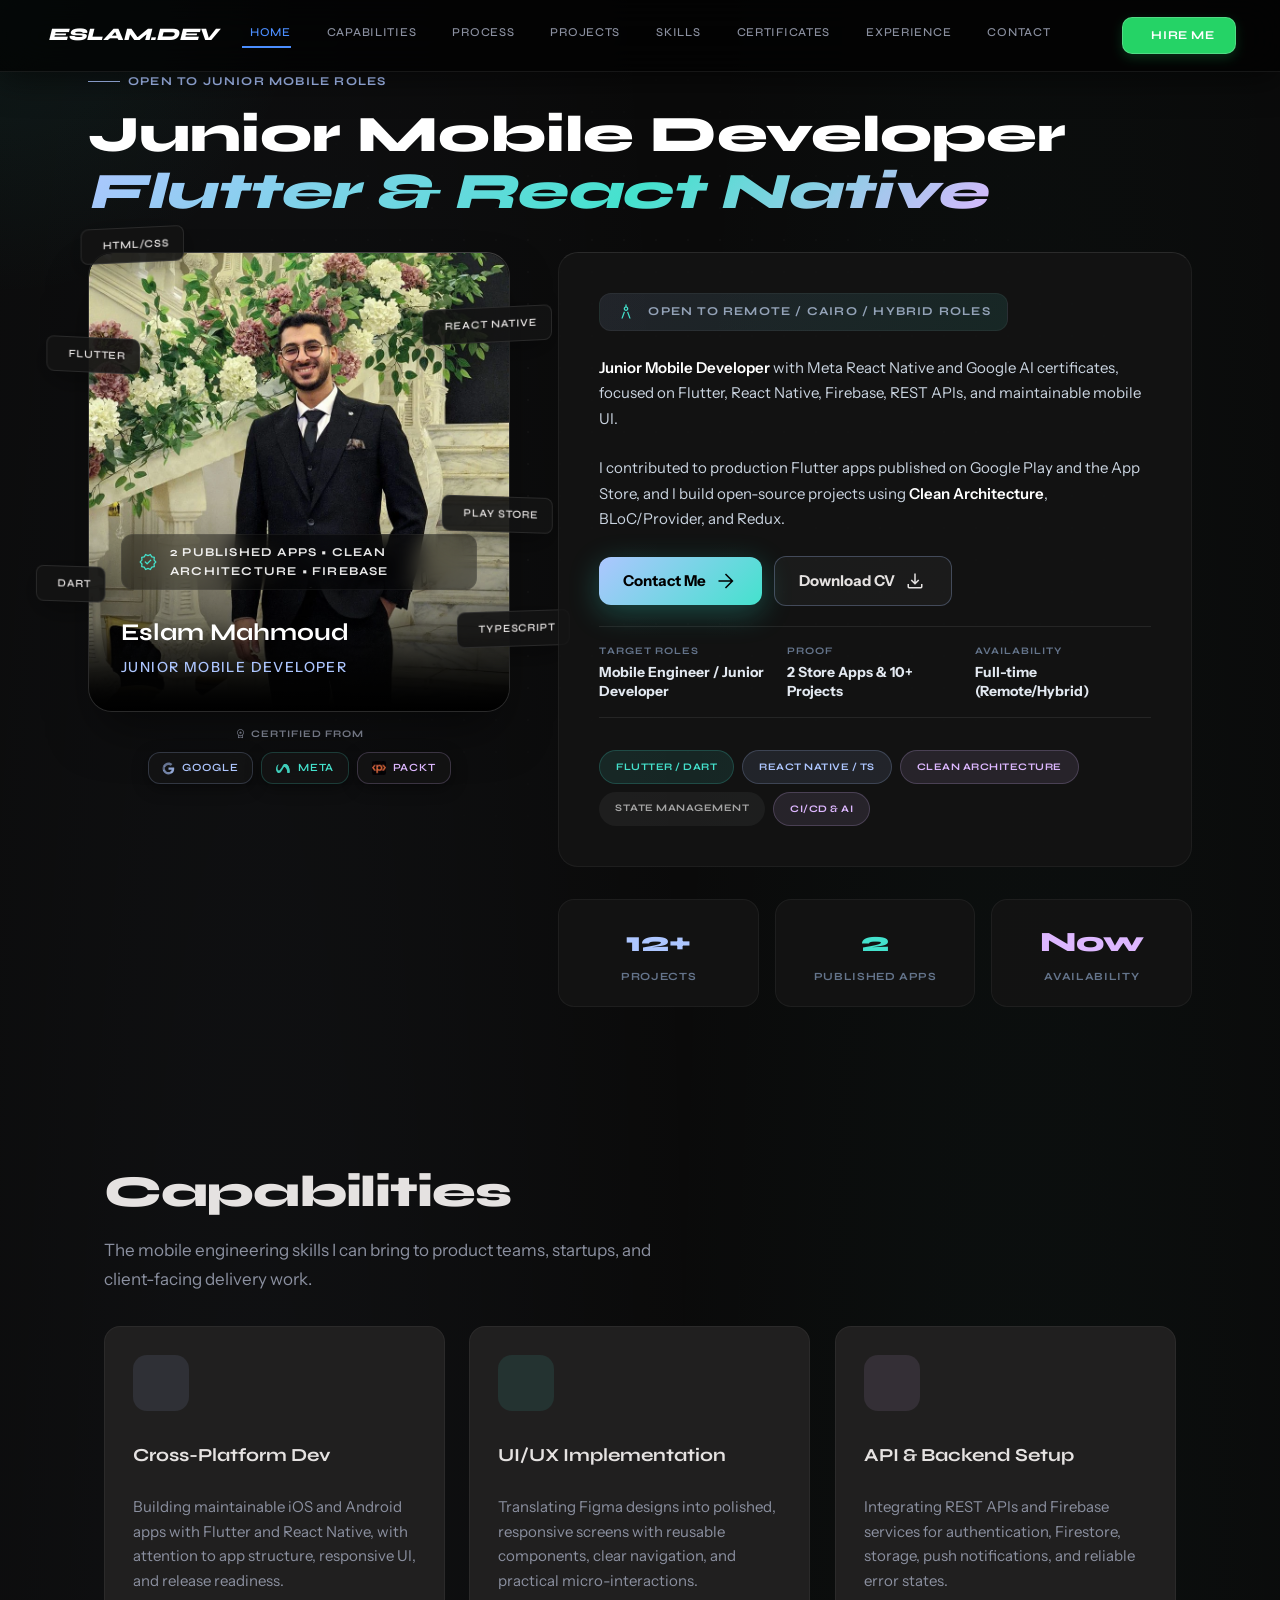
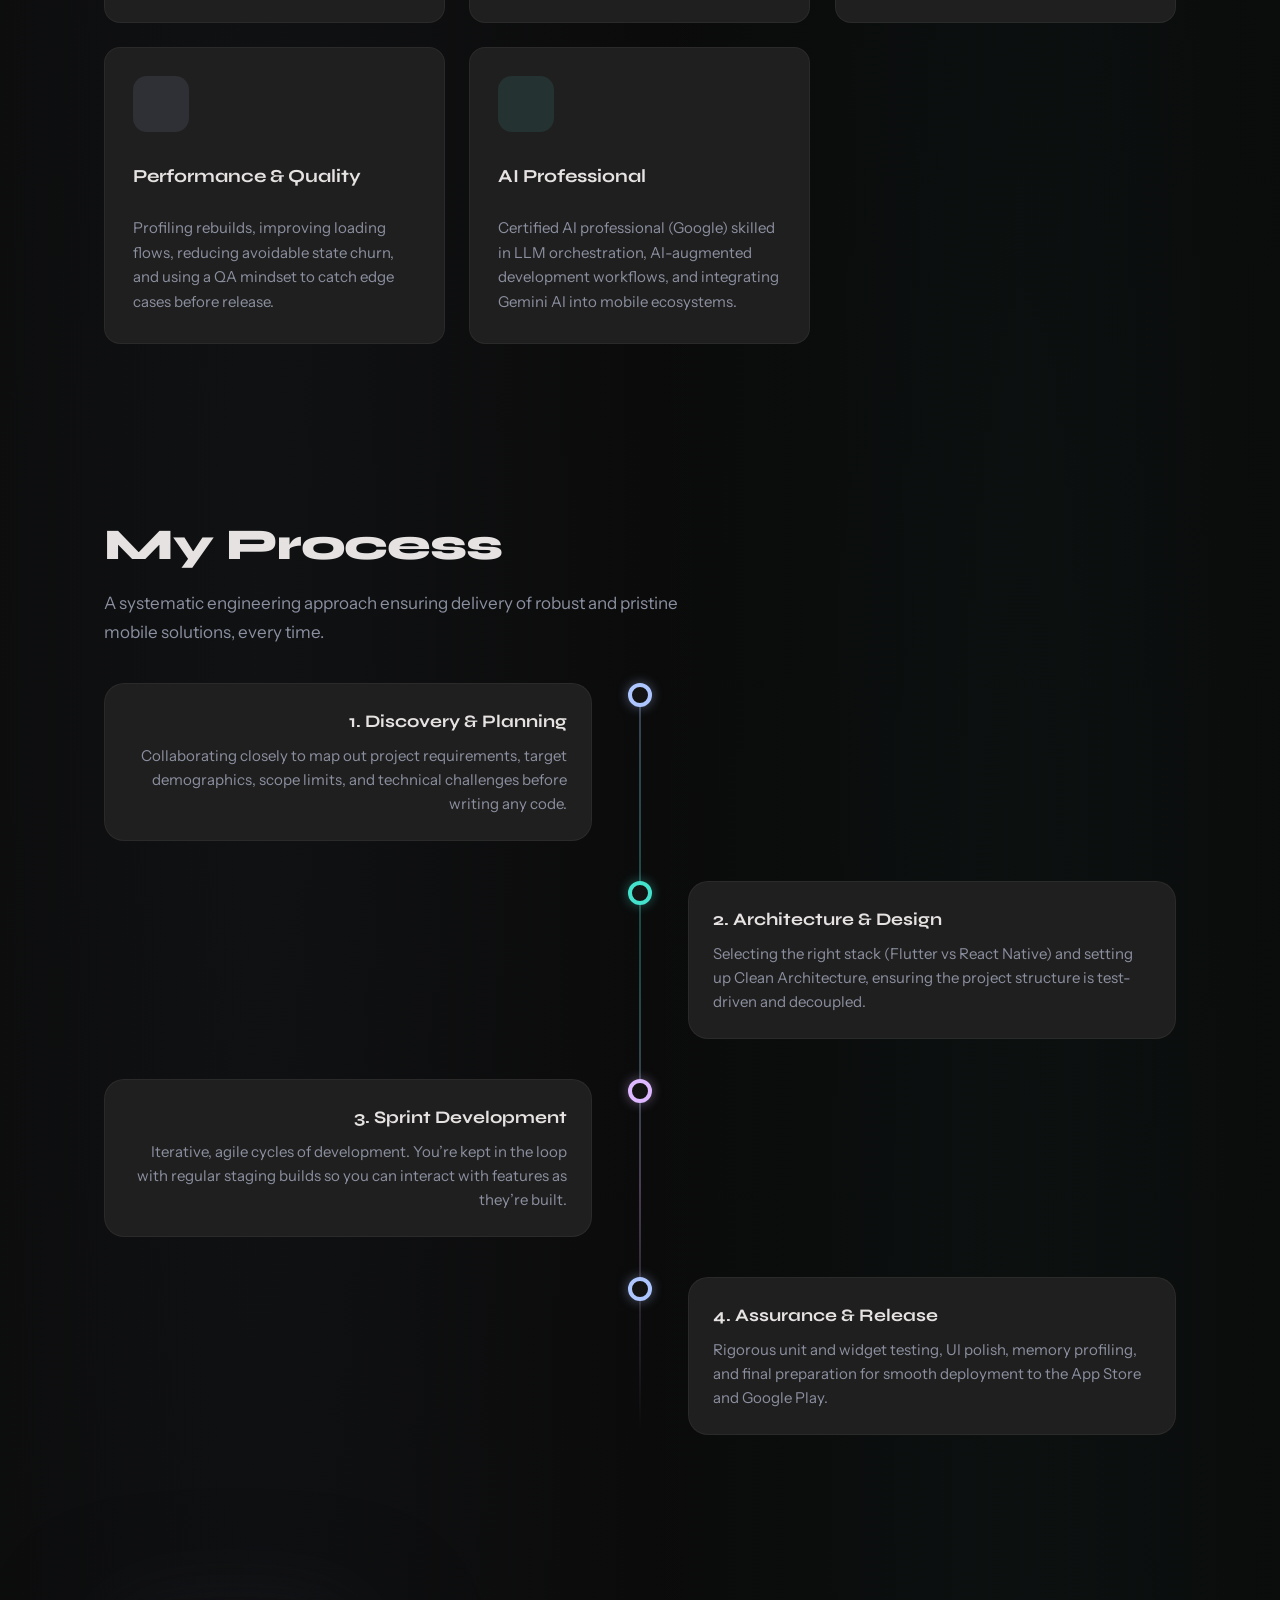
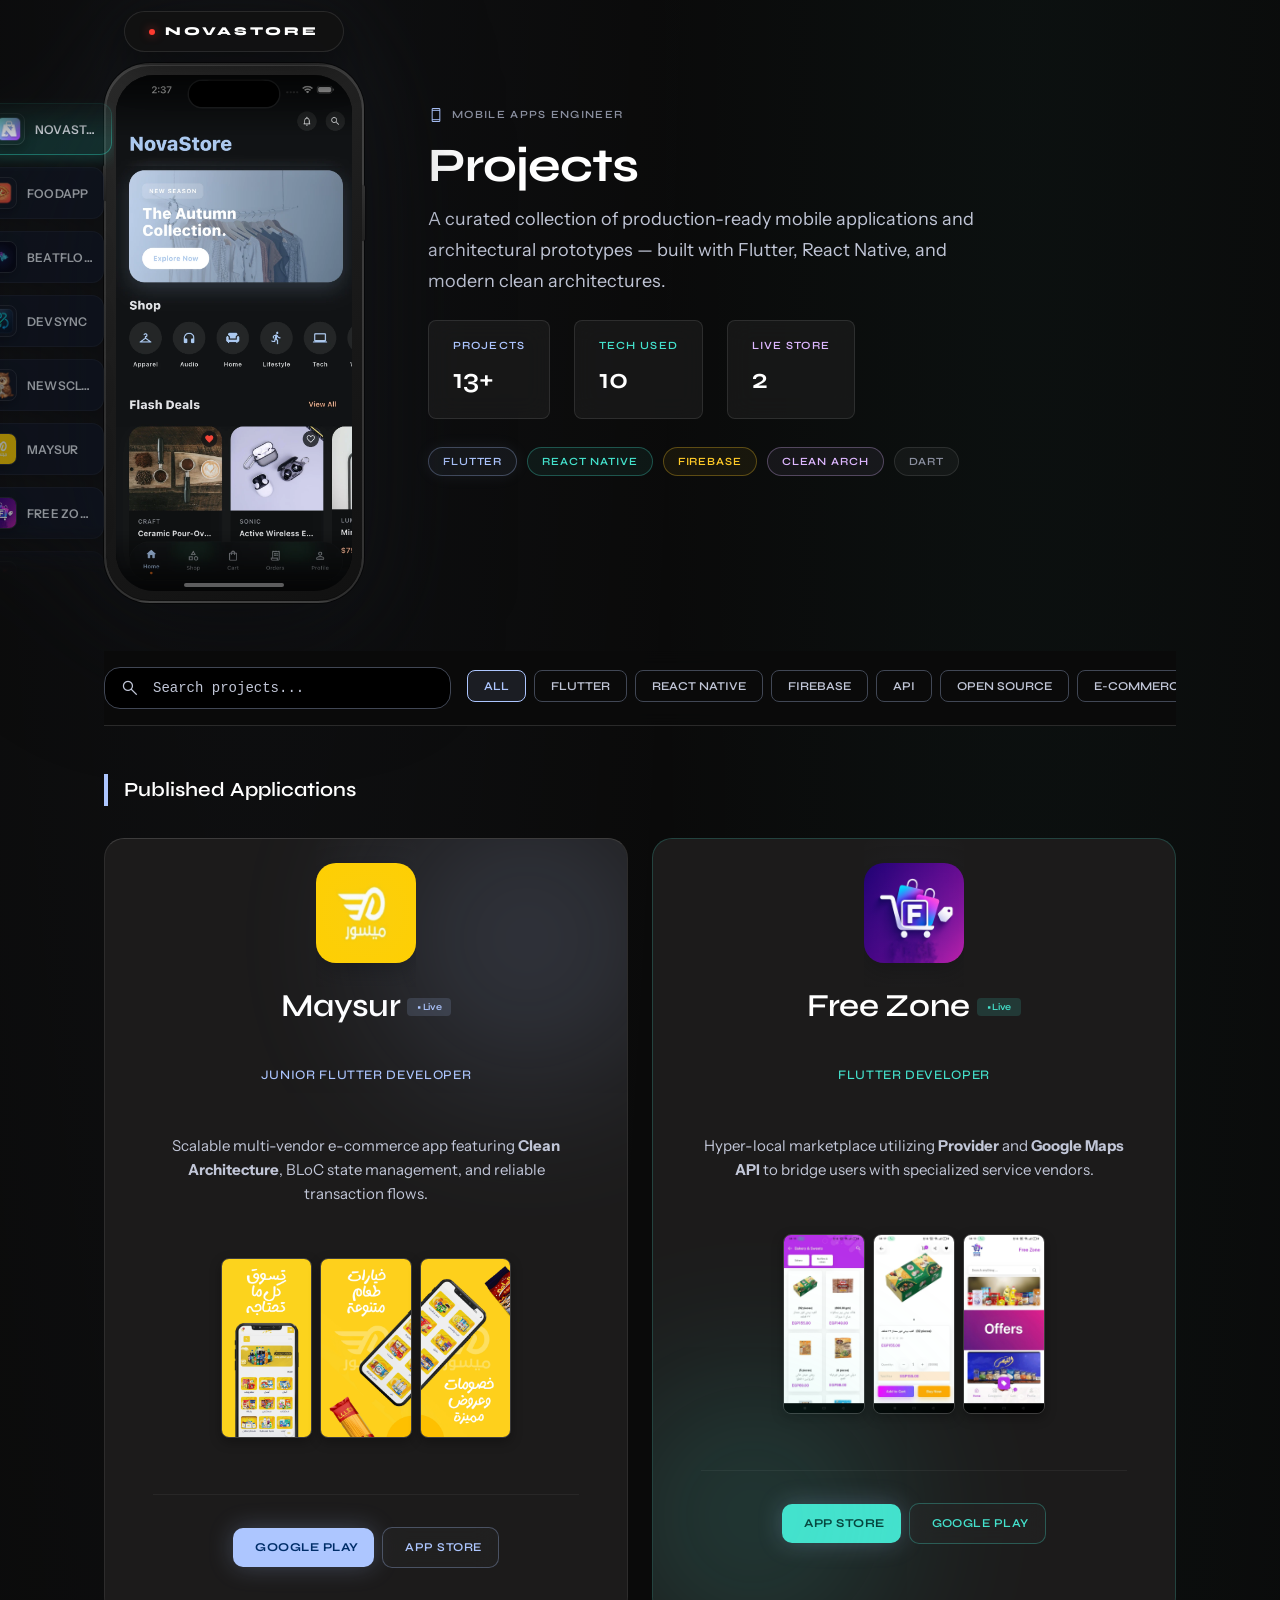
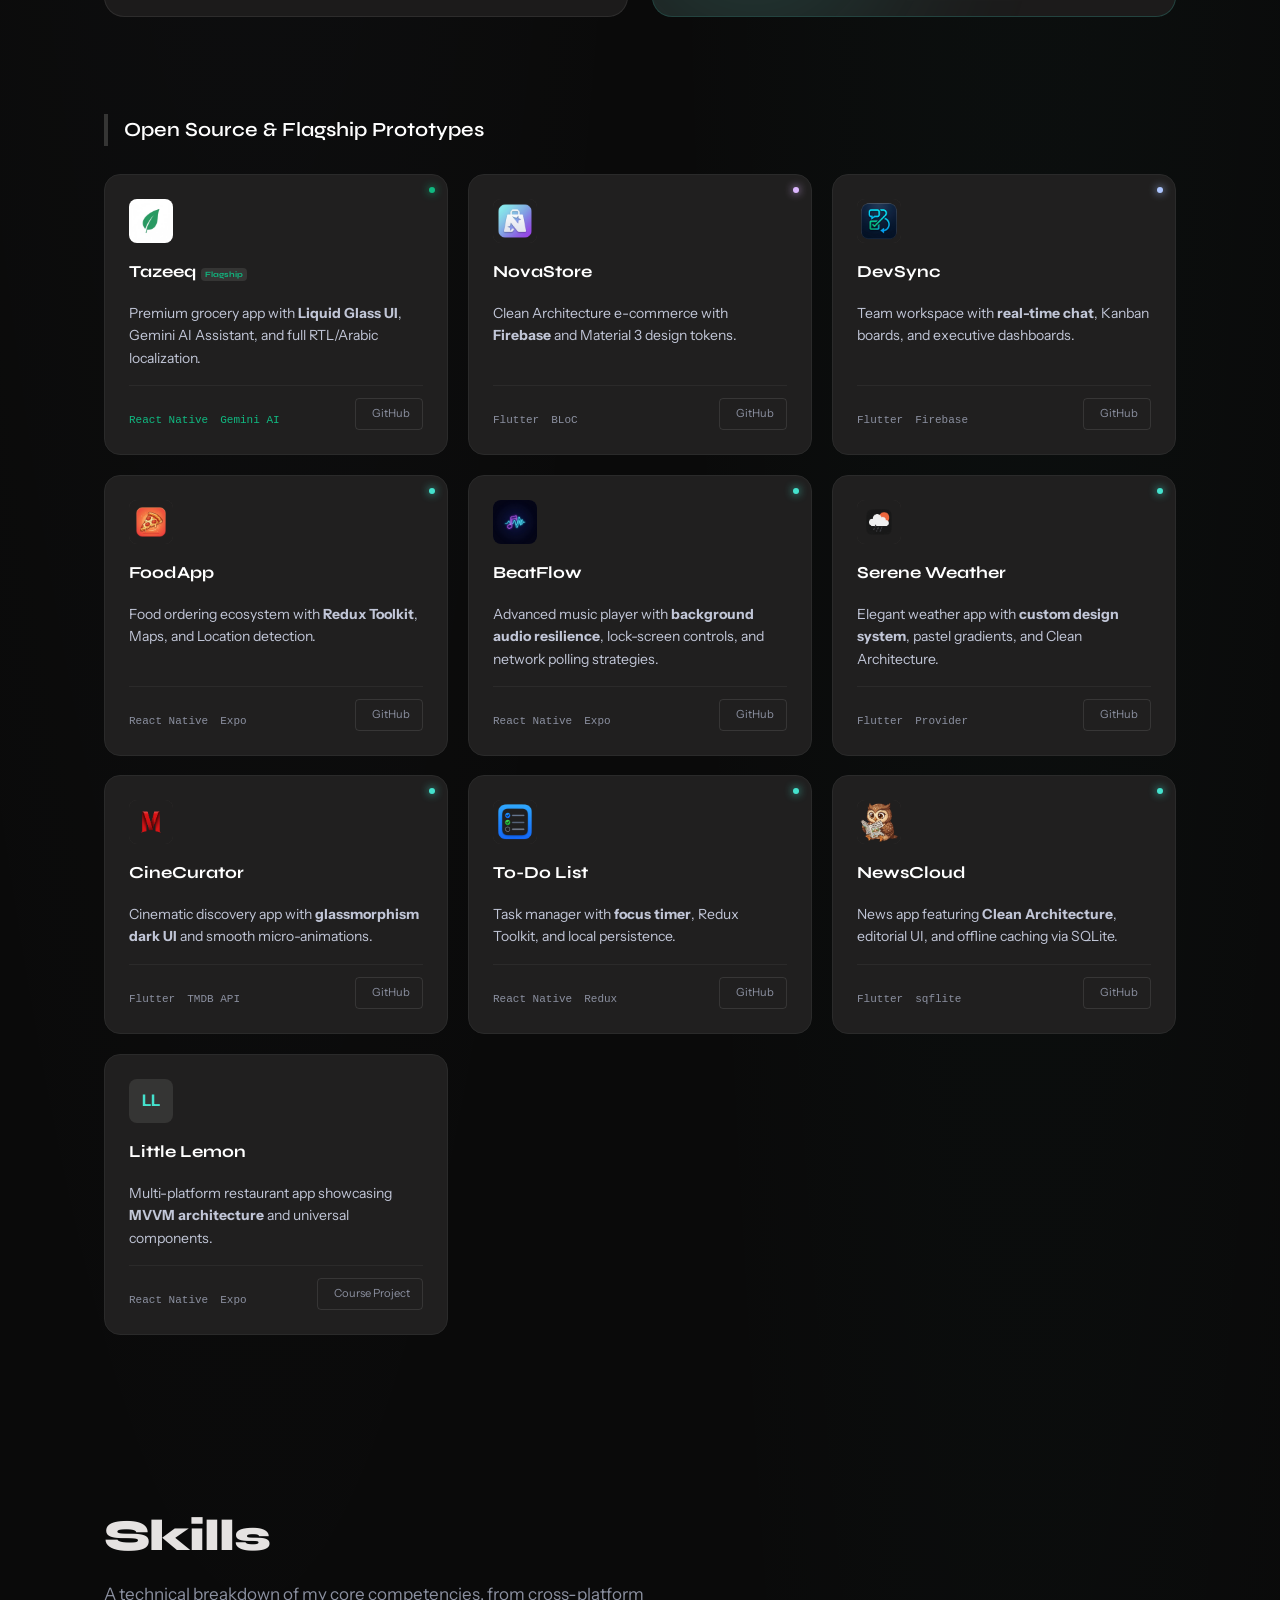
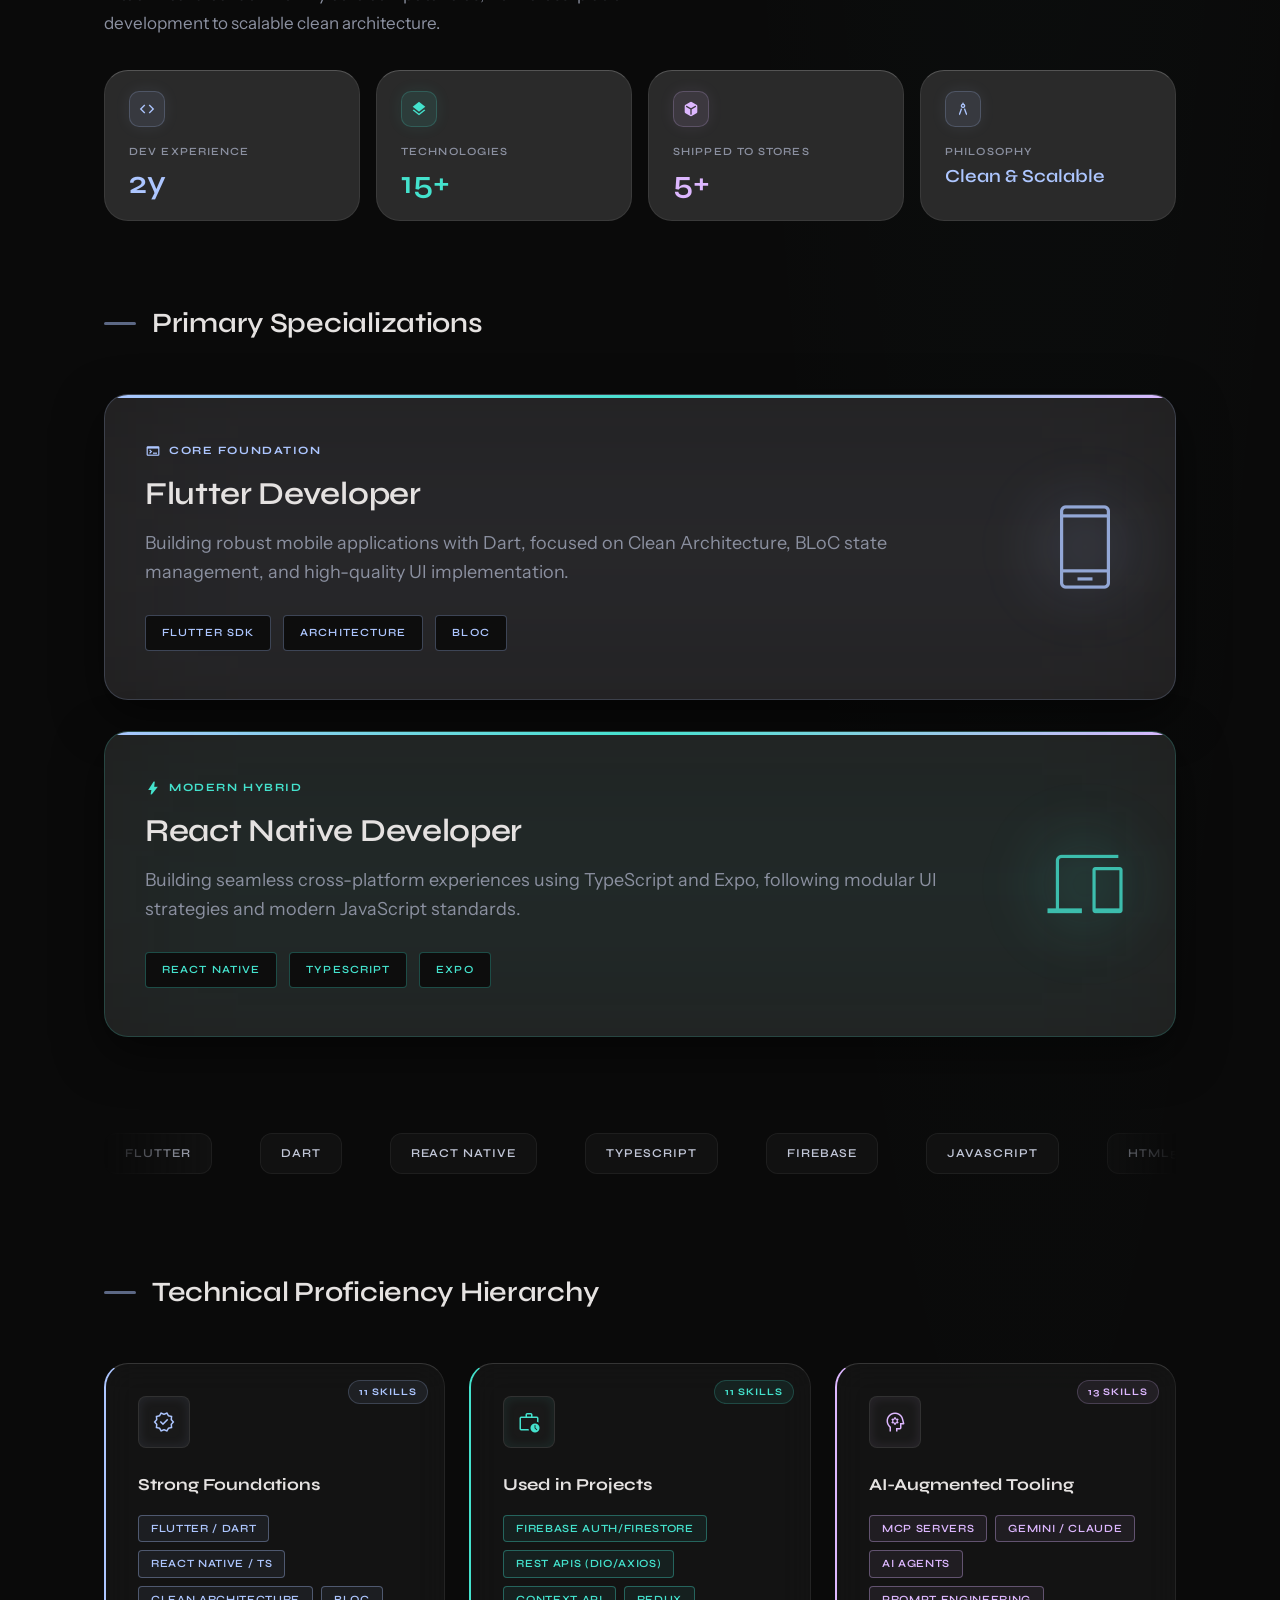
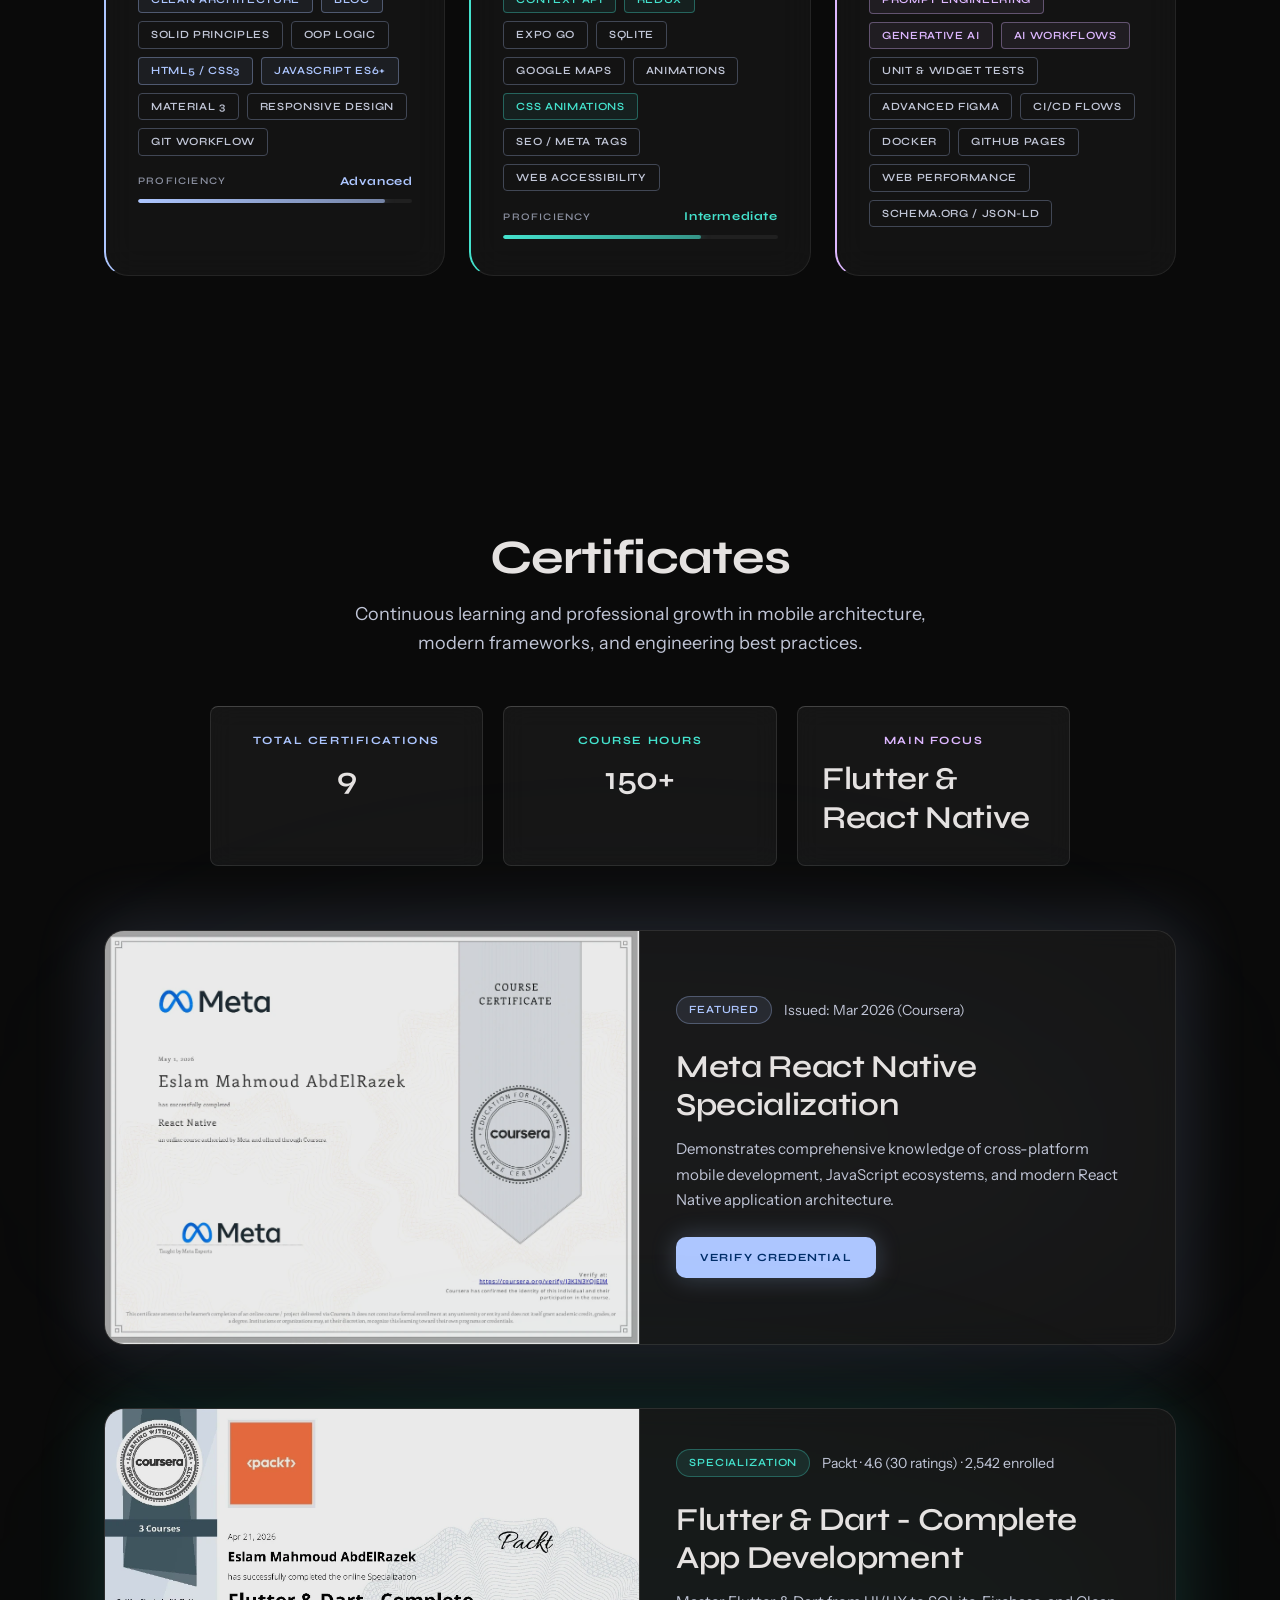
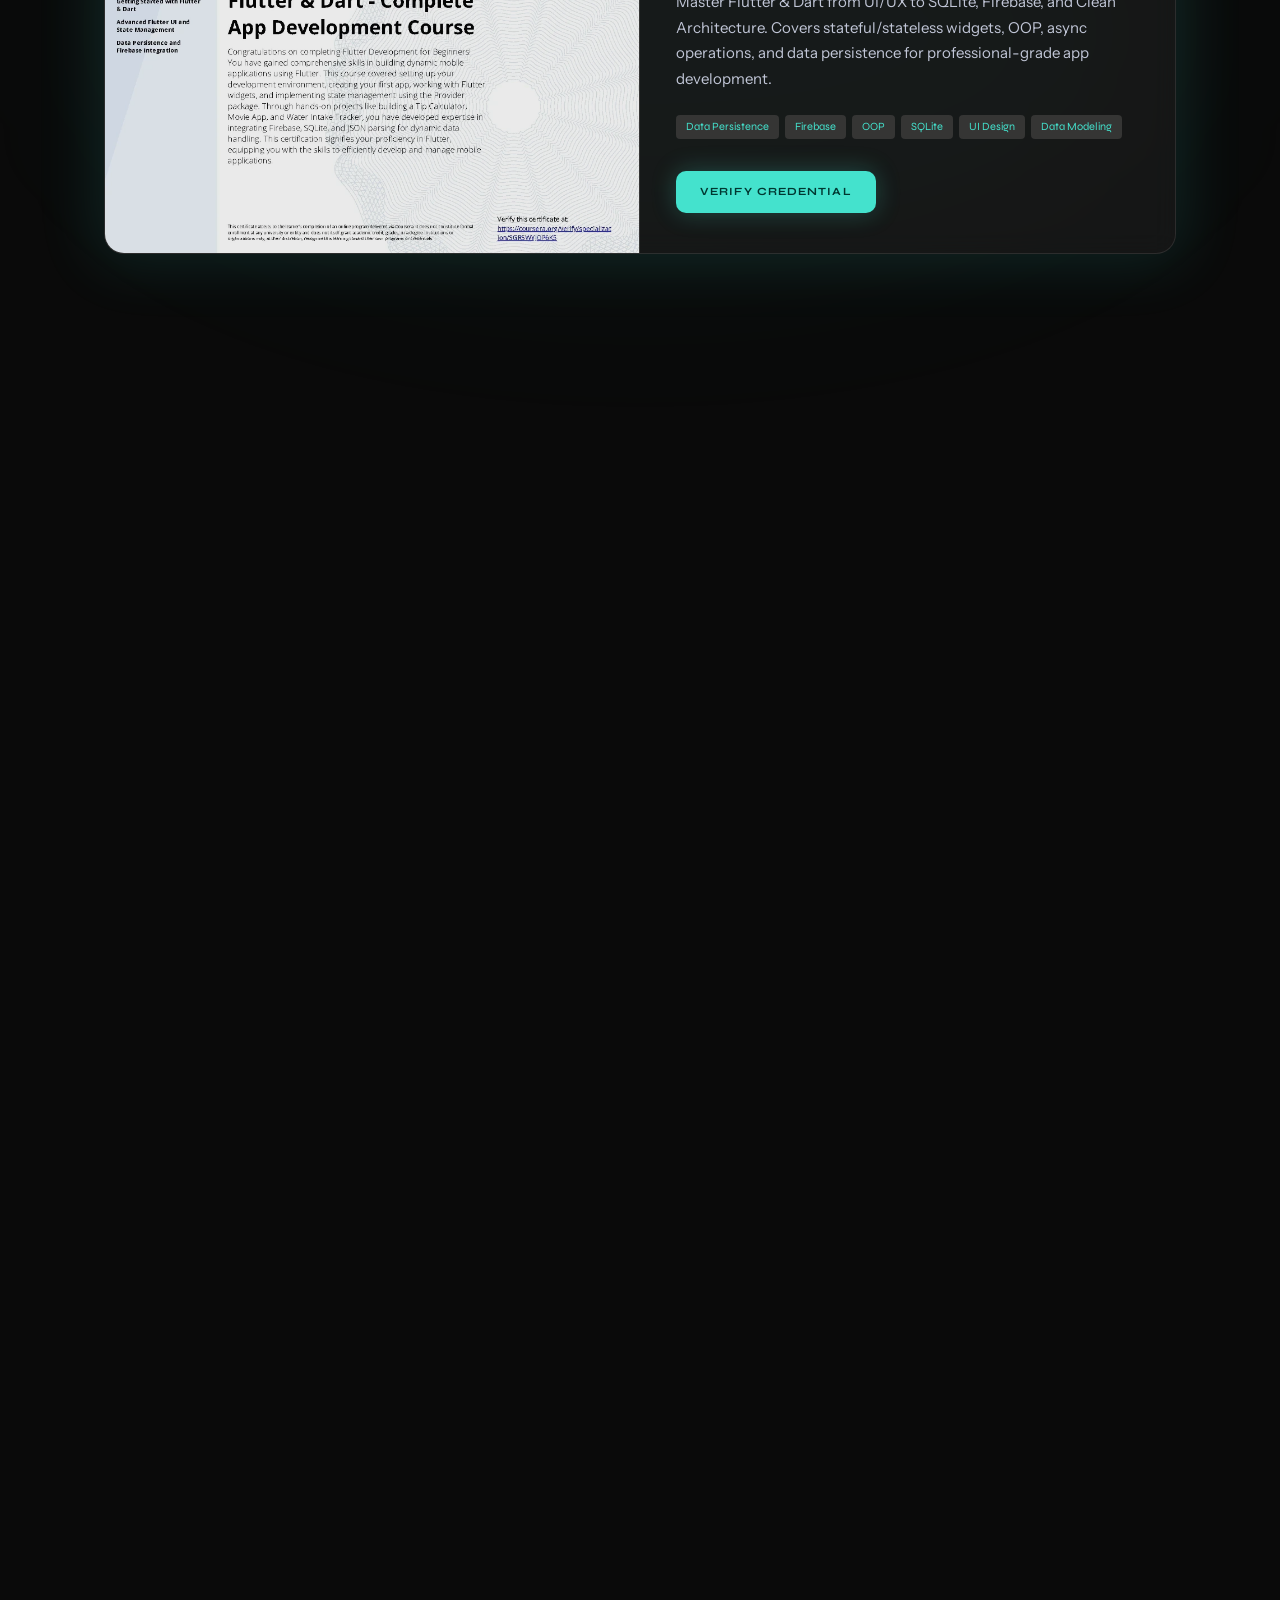
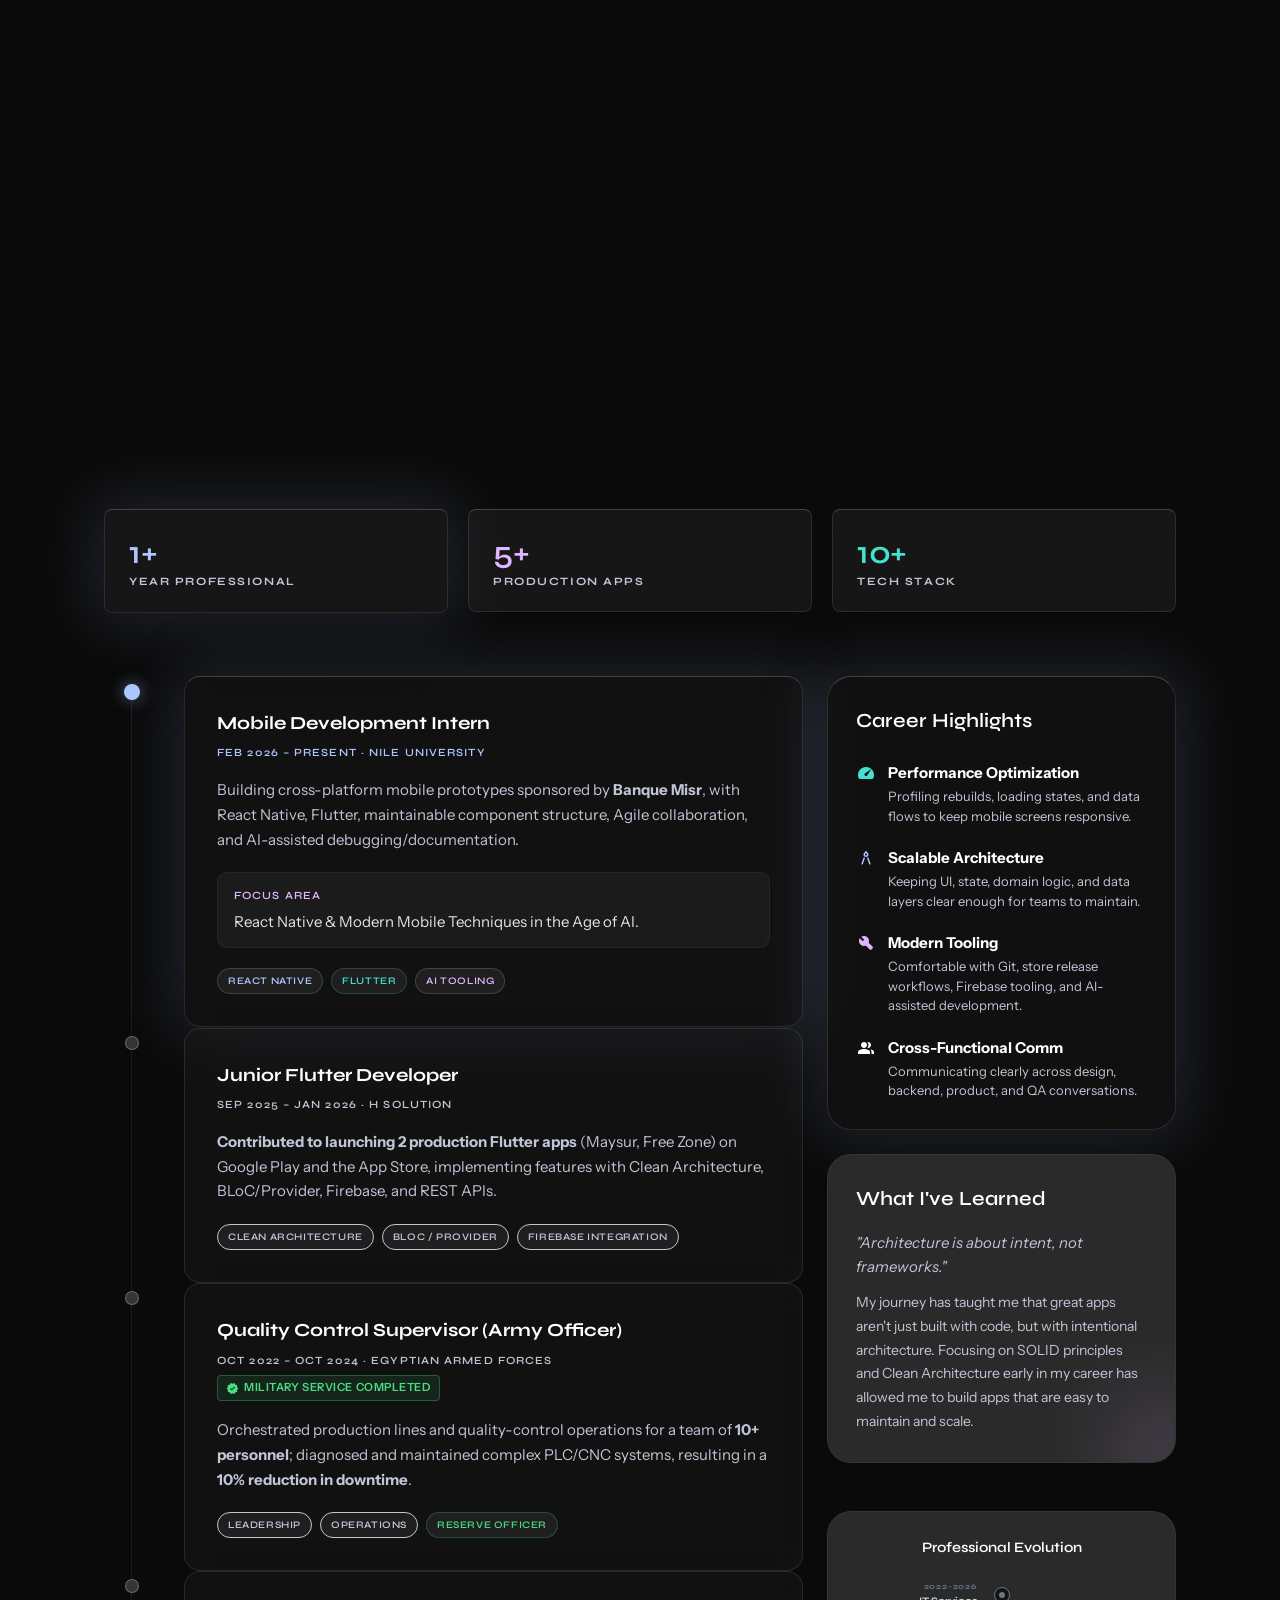
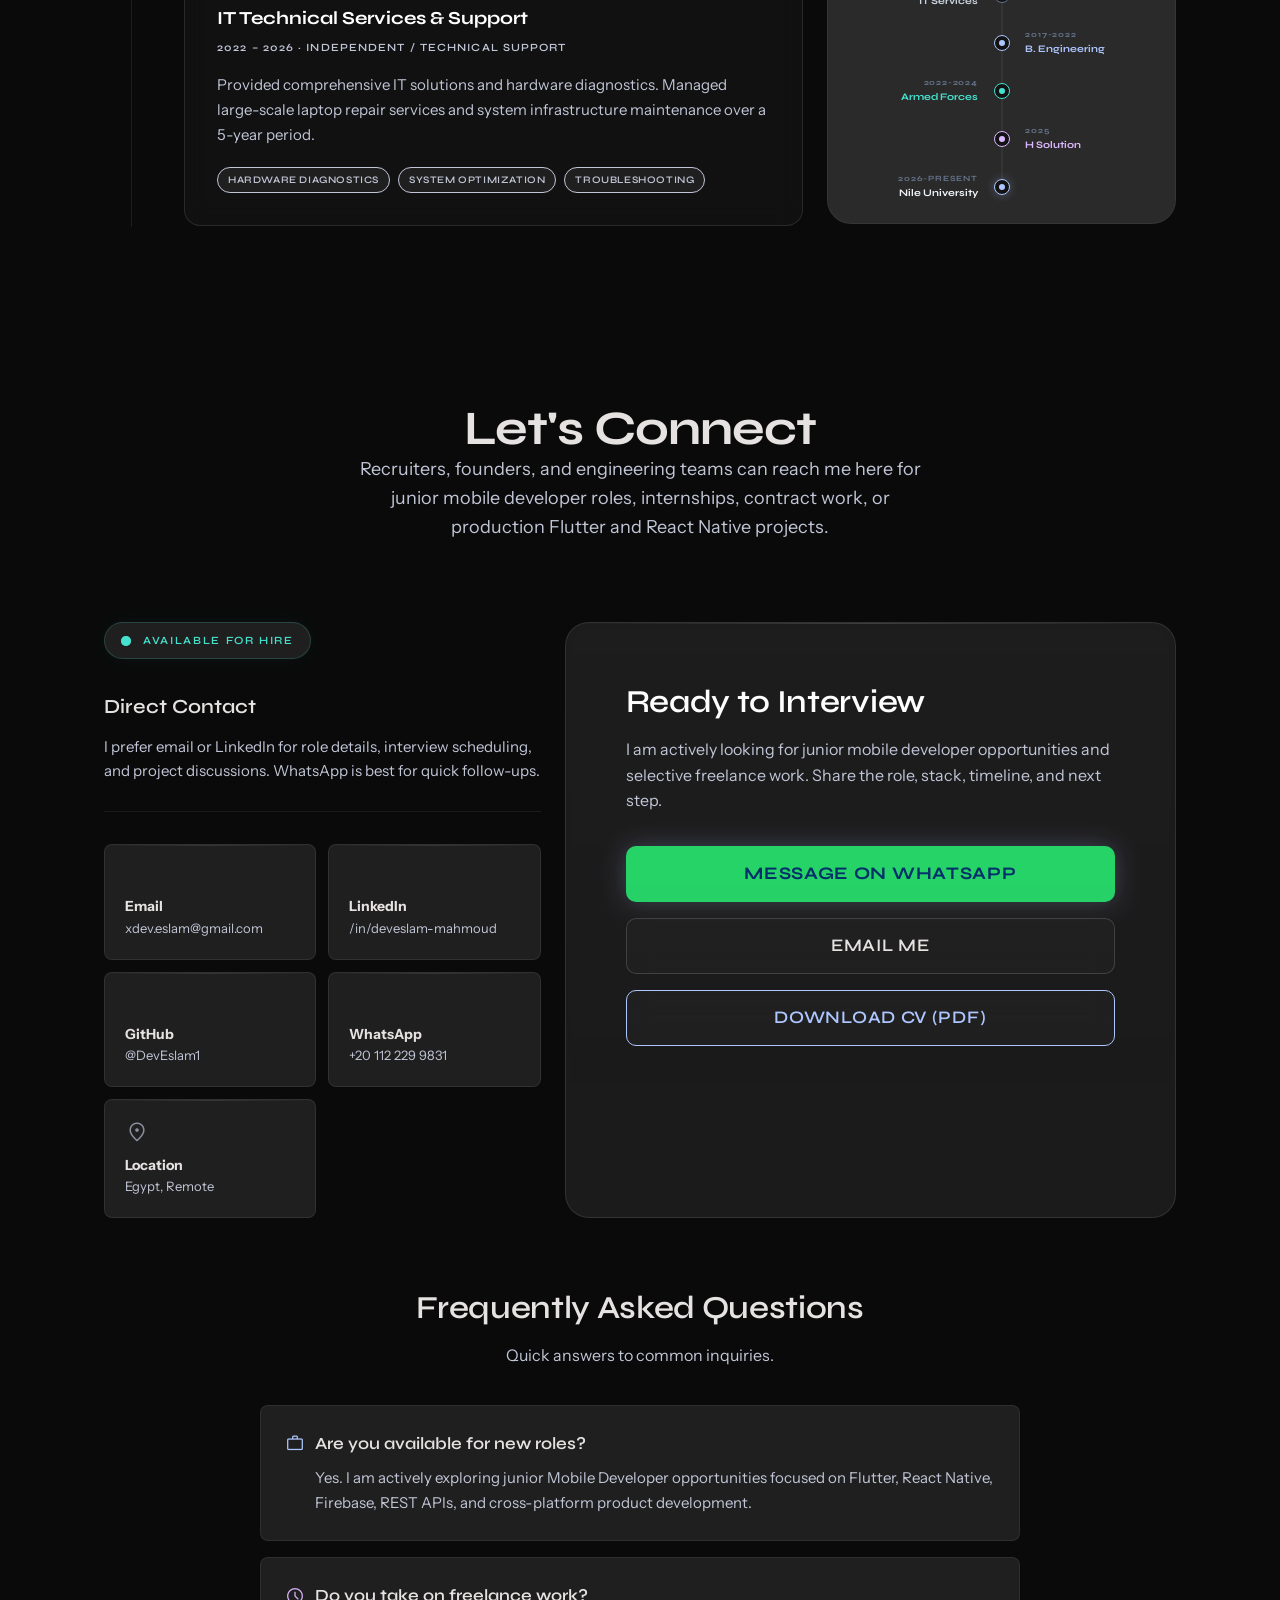
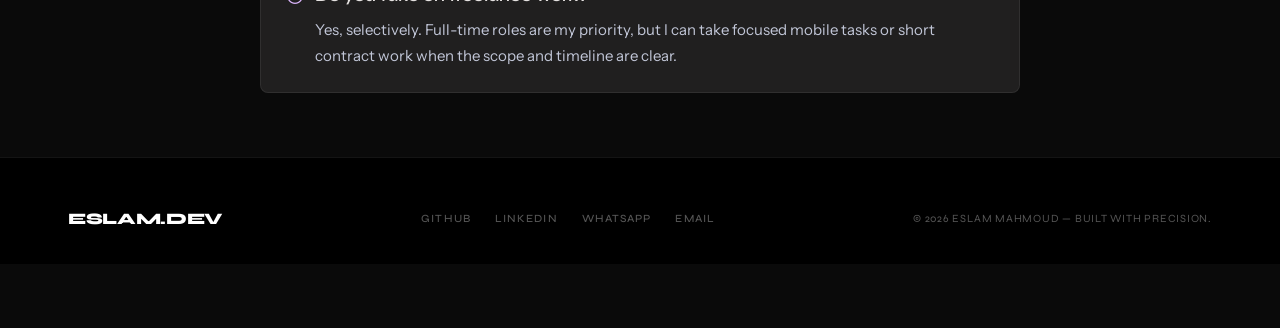
==== commit 88e55df6: "feat: add ATS-friendly CV page and update portfolio links" ====
--- a/index.html
+++ b/index.html
@@ -463,7 +463,7 @@
                 <div class="hero-bento__image-overlay">
                     <div class="hero-bento__ach-badge">
                         <span class="material-symbols-outlined hero-bento__ach-icon">verified</span>
-                        <span class="hero-bento__ach-text">5+ Store Apps &bull; Clean Architecture &bull; Firebase</span>
+                        <span class="hero-bento__ach-text">2 Published Apps &bull; Clean Architecture &bull; Firebase</span>
                     </div>
                     <div class="hero-bento__name">Eslam Mahmoud</div>
                     <div class="hero-bento__role">Junior Mobile Developer</div>
@@ -559,8 +559,8 @@
                     <div class="hero-bento__stat-label">Projects</div>
                 </div>
                 <div class="hero-bento__stat">
-                    <div class="hero-bento__stat-value hero-bento__stat-value--secondary stat-counter" data-target="5" data-suffix="+">5+</div>
-                    <div class="hero-bento__stat-label">Store Apps</div>
+                    <div class="hero-bento__stat-value hero-bento__stat-value--secondary stat-counter" data-target="2" data-suffix="">2</div>
+                    <div class="hero-bento__stat-label">Published Apps</div>
                 </div>
                 <div class="hero-bento__stat">
                     <div class="hero-bento__stat-value hero-bento__stat-value--tertiary">Now</div>
@@ -786,6 +786,12 @@
                 </div>
               </div>
 
+              <div class="project-screenshots" style="display:flex;gap:8px;justify-content:center;margin-top:20px;flex-wrap:wrap">
+                <img src="./assets/Screenshots/maysour/1.webp" alt="Maysur Home Screen" style="height:180px;border-radius:8px;border:1px solid rgba(255,255,255,0.15);box-shadow:0 4px 12px rgba(0,0,0,0.3)" loading="lazy">
+                <img src="./assets/Screenshots/maysour/2.webp" alt="Maysur Product Details" style="height:180px;border-radius:8px;border:1px solid rgba(255,255,255,0.15);box-shadow:0 4px 12px rgba(0,0,0,0.3)" loading="lazy">
+                <img src="./assets/Screenshots/maysour/3.webp" alt="Maysur Cart & Checkout" style="height:180px;border-radius:8px;border:1px solid rgba(255,255,255,0.15);box-shadow:0 4px 12px rgba(0,0,0,0.3)" loading="lazy">
+              </div>
+
               <div class="case-study-actions" style="flex-wrap:wrap;gap:8px; justify-content: center; margin-top: 24px;">
                 <a href="https://play.google.com/store/apps/details?id=com.AlexEgel.Maysur" target="_blank" rel="noopener noreferrer" class="btn btn-primary" style="font-size:0.75rem;padding:10px 16px;display:inline-flex;align-items:center;gap:6px"><i class="ph ph-google-play-logo" style="font-size:16px"></i>Google Play</a>
                 <a href="https://apps.apple.com/app/maysur/id6740742736" target="_blank" rel="noopener noreferrer" class="btn btn-glass" style="font-size:0.75rem;padding:10px 16px;display:inline-flex;align-items:center;gap:6px;border-color:rgba(173,198,255,0.3);color:var(--clr-primary)"><i class="ph ph-apple-logo" style="font-size:16px"></i>App Store</a>
@@ -809,16 +815,22 @@
                 <span class="text-secondary">Flutter Developer</span>
               </div>
               
-              <div class="case-study-details" style="text-align: center; margin-top: 16px; display: block;">
+<div class="case-study-details" style="text-align: center; margin-top: 16px; display: block;">
                 <div class="case-study-section">
                   <p>Hyper-local marketplace utilizing <strong>Provider</strong> and <strong>Google Maps API</strong> to bridge users with specialized service vendors.</p>
                 </div>
               </div>
 
+              <div class="project-screenshots" style="display:flex;gap:8px;justify-content:center;margin-top:20px;flex-wrap:wrap">
+                <img src="./assets/Screenshots/freezone/1.webp" alt="Free Zone Home Screen" style="height:180px;border-radius:8px;border:1px solid rgba(255,255,255,0.15);box-shadow:0 4px 12px rgba(0,0,0,0.3)" loading="lazy">
+                <img src="./assets/Screenshots/freezone/2.webp" alt="Free Zone Map View" style="height:180px;border-radius:8px;border:1px solid rgba(255,255,255,0.15);box-shadow:0 4px 12px rgba(0,0,0,0.3)" loading="lazy">
+                <img src="./assets/Screenshots/freezone/3.webp" alt="Free Zone Vendor Profile" style="height:180px;border-radius:8px;border:1px solid rgba(255,255,255,0.15);box-shadow:0 4px 12px rgba(0,0,0,0.3)" loading="lazy">
+              </div>
+              
               <div class="case-study-actions" style="flex-wrap:wrap;gap:8px; justify-content: center; margin-top: 24px;">
                 <a href="https://apps.apple.com/us/app/free-zone/id6754777406" target="_blank" rel="noopener noreferrer" class="btn btn-primary" style="background:var(--clr-secondary);color:var(--clr-on-secondary);font-size:0.75rem;padding:10px 16px;display:inline-flex;align-items:center;gap:6px"><i class="ph ph-apple-logo" style="font-size:16px"></i>App Store</a>
                 <a href="https://play.google.com/store/apps/details?id=com.hsolutions.freezone" target="_blank" rel="noopener noreferrer" class="btn btn-glass" style="font-size:0.75rem;padding:10px 16px;display:inline-flex;align-items:center;gap:6px;border-color:rgba(68,226,205,0.3);color:var(--clr-secondary)"><i class="ph ph-google-play-logo" style="font-size:16px"></i>Google Play</a>
-              </div>
+              </div>
             </div>
           </div>
         </article>
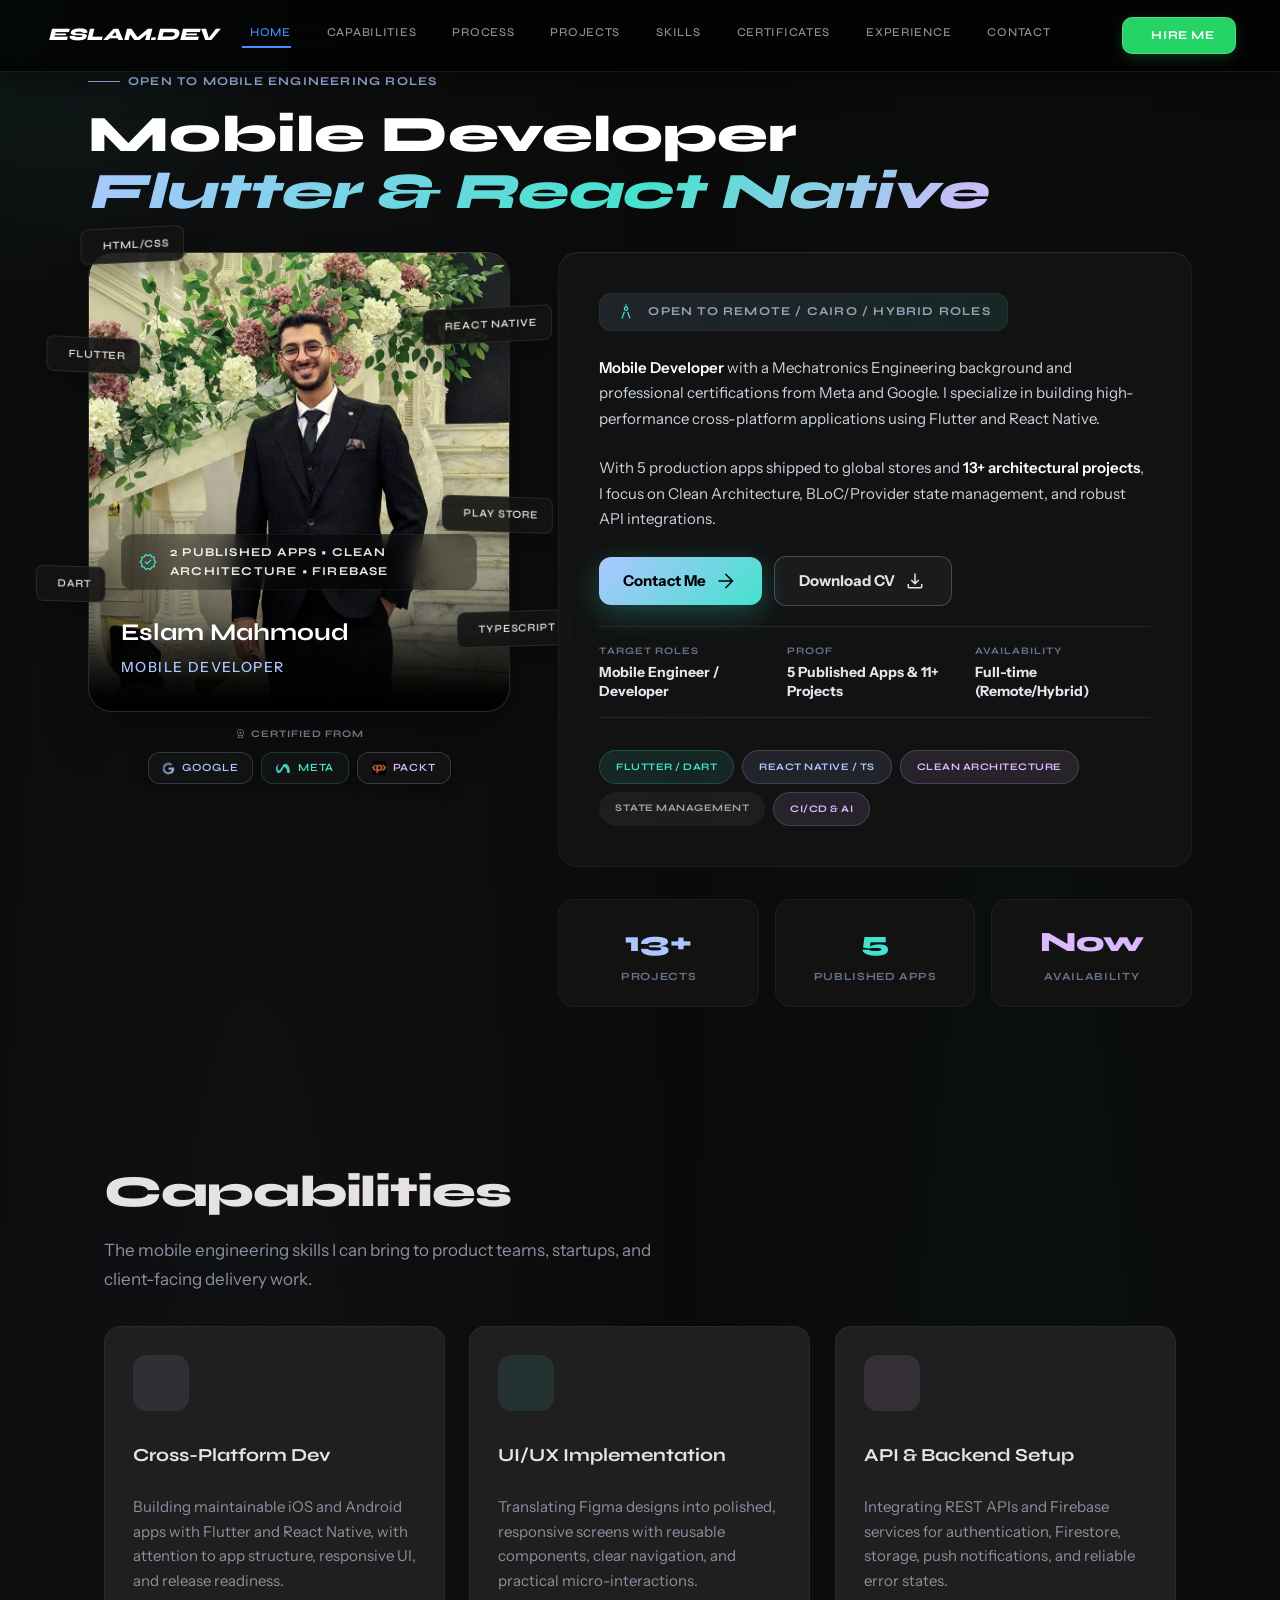
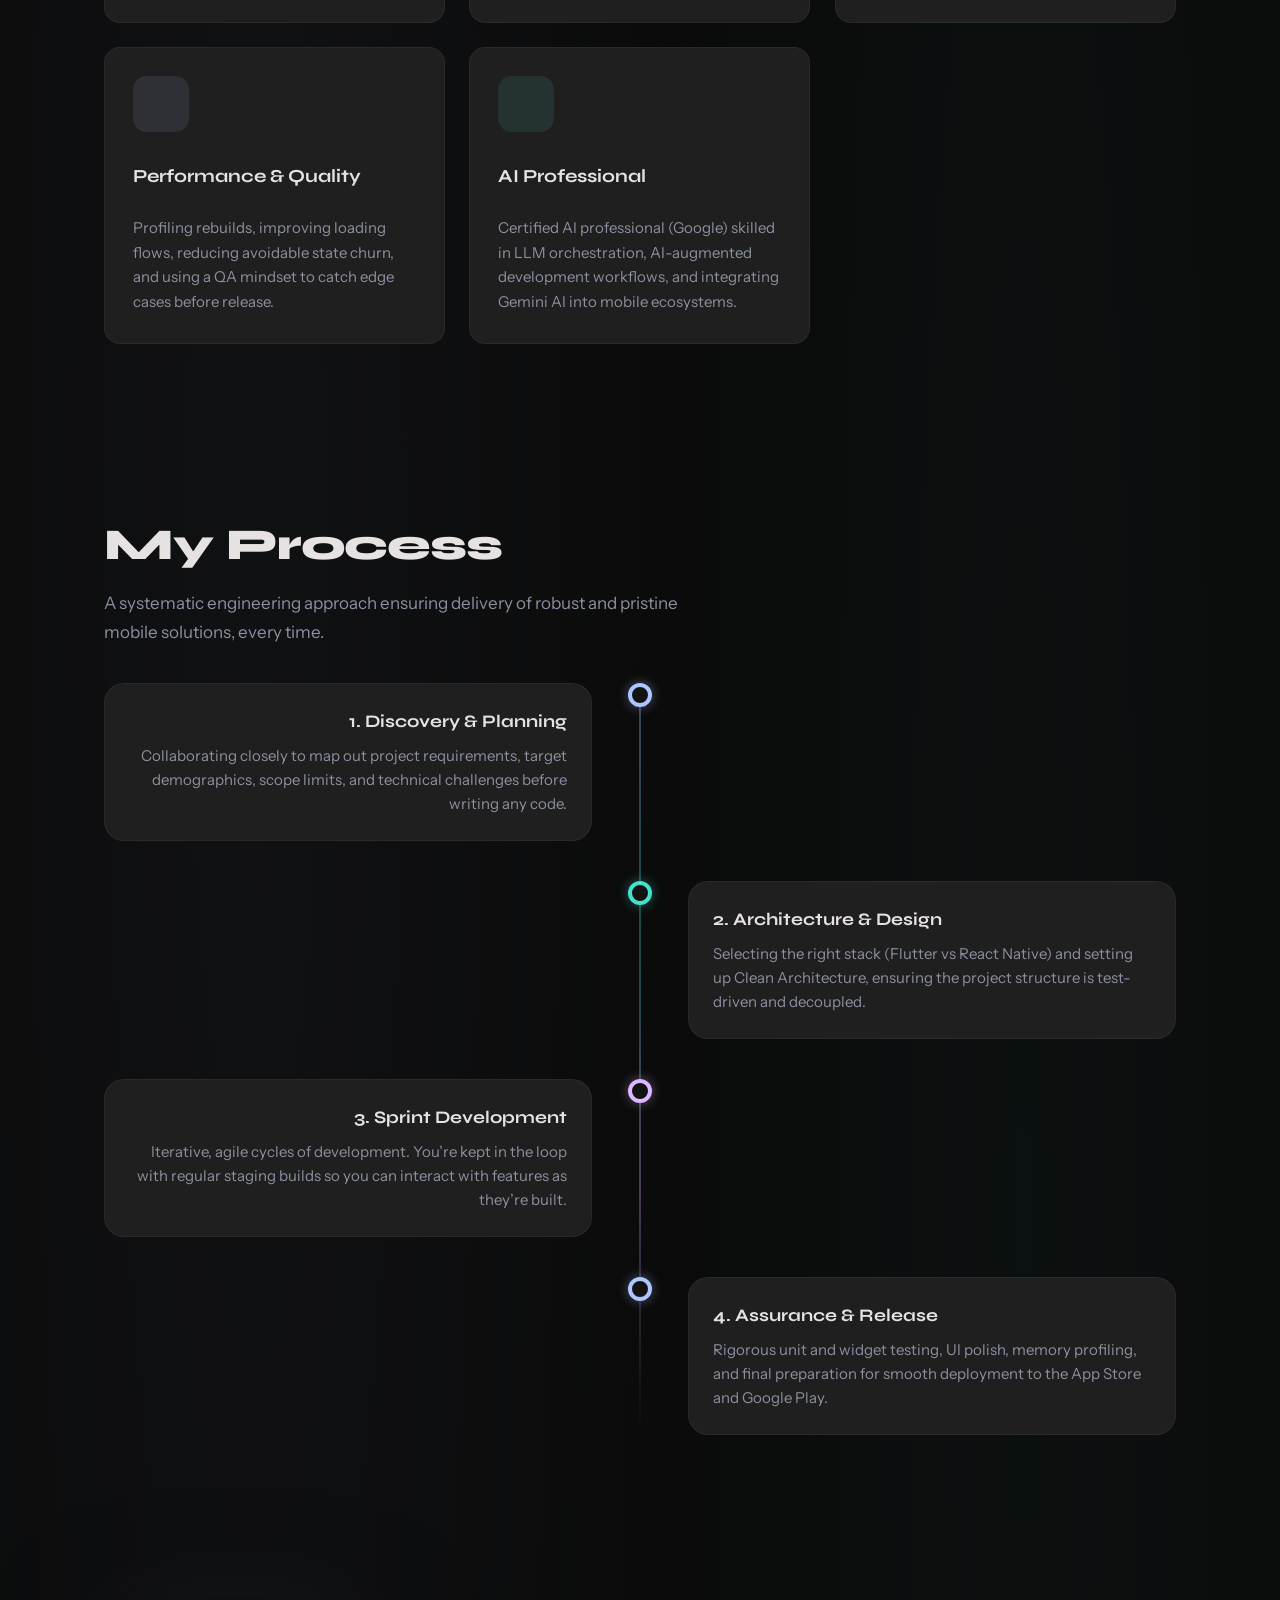
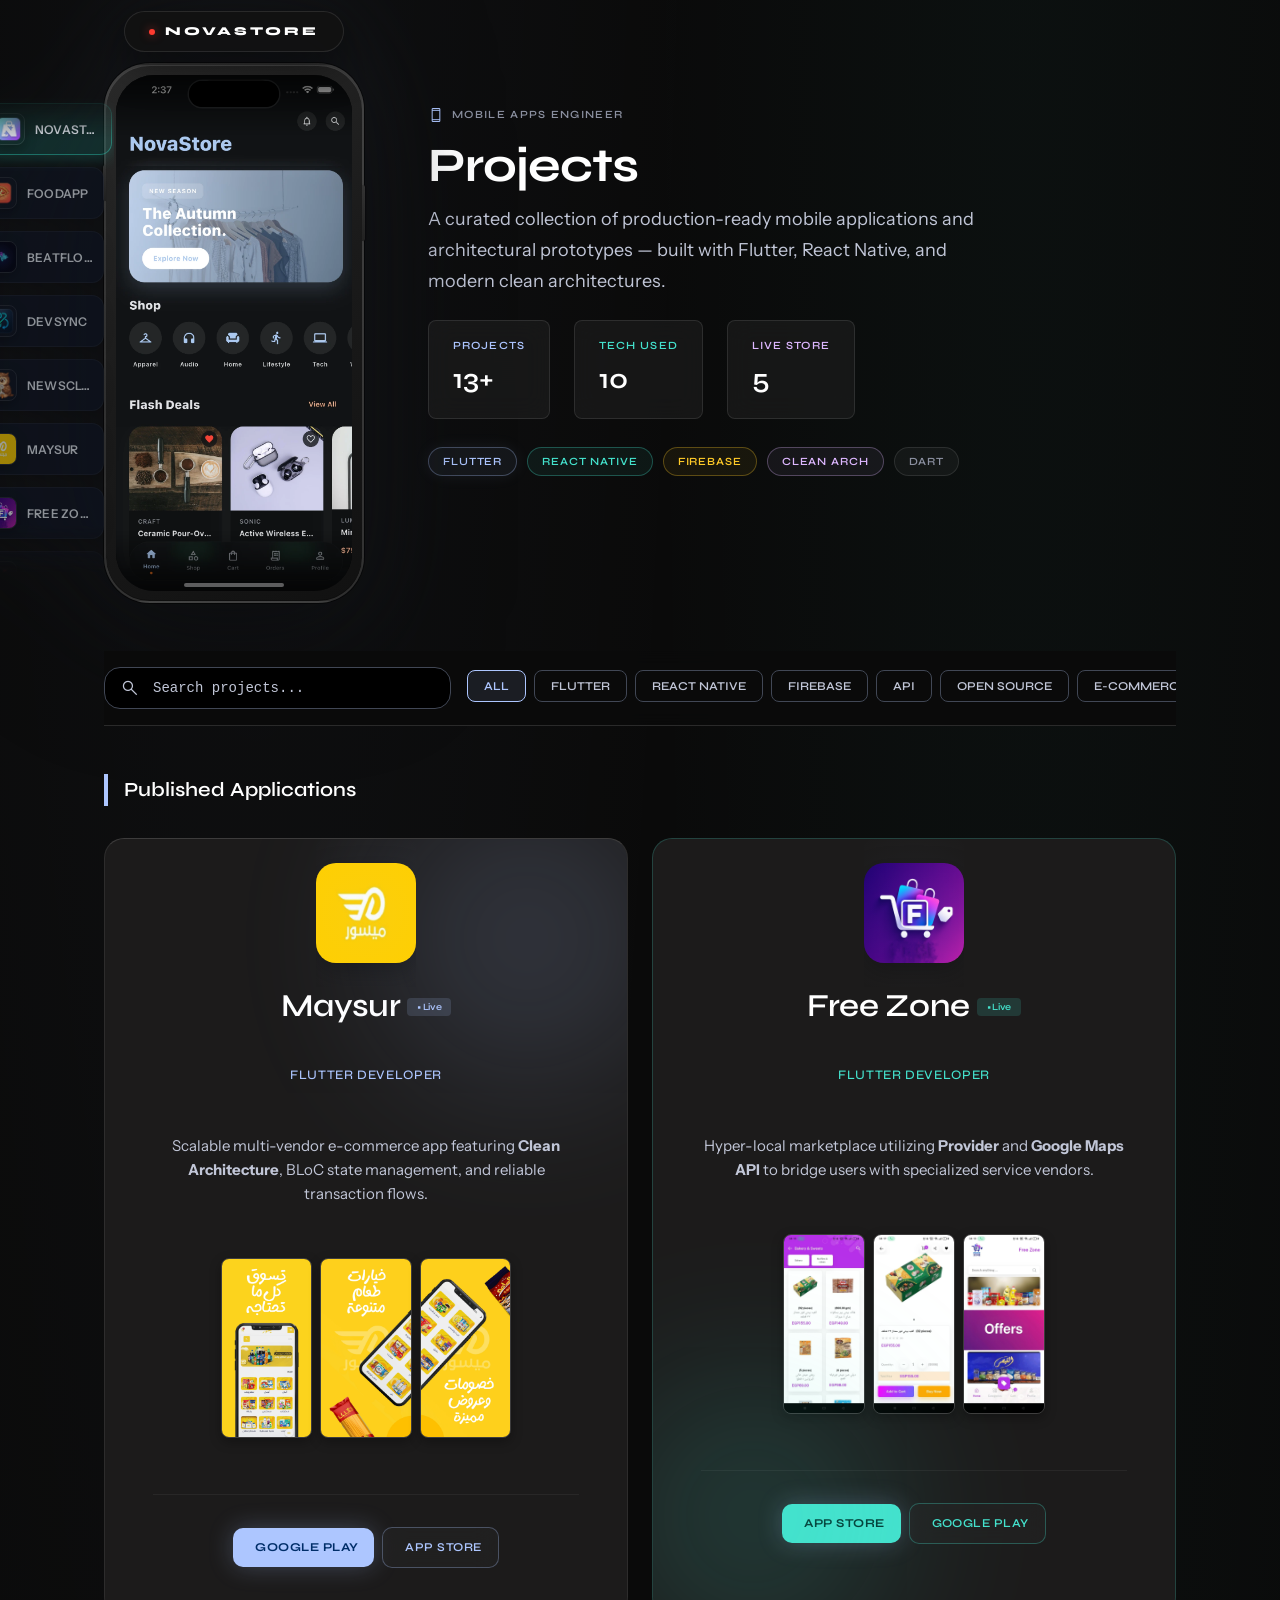
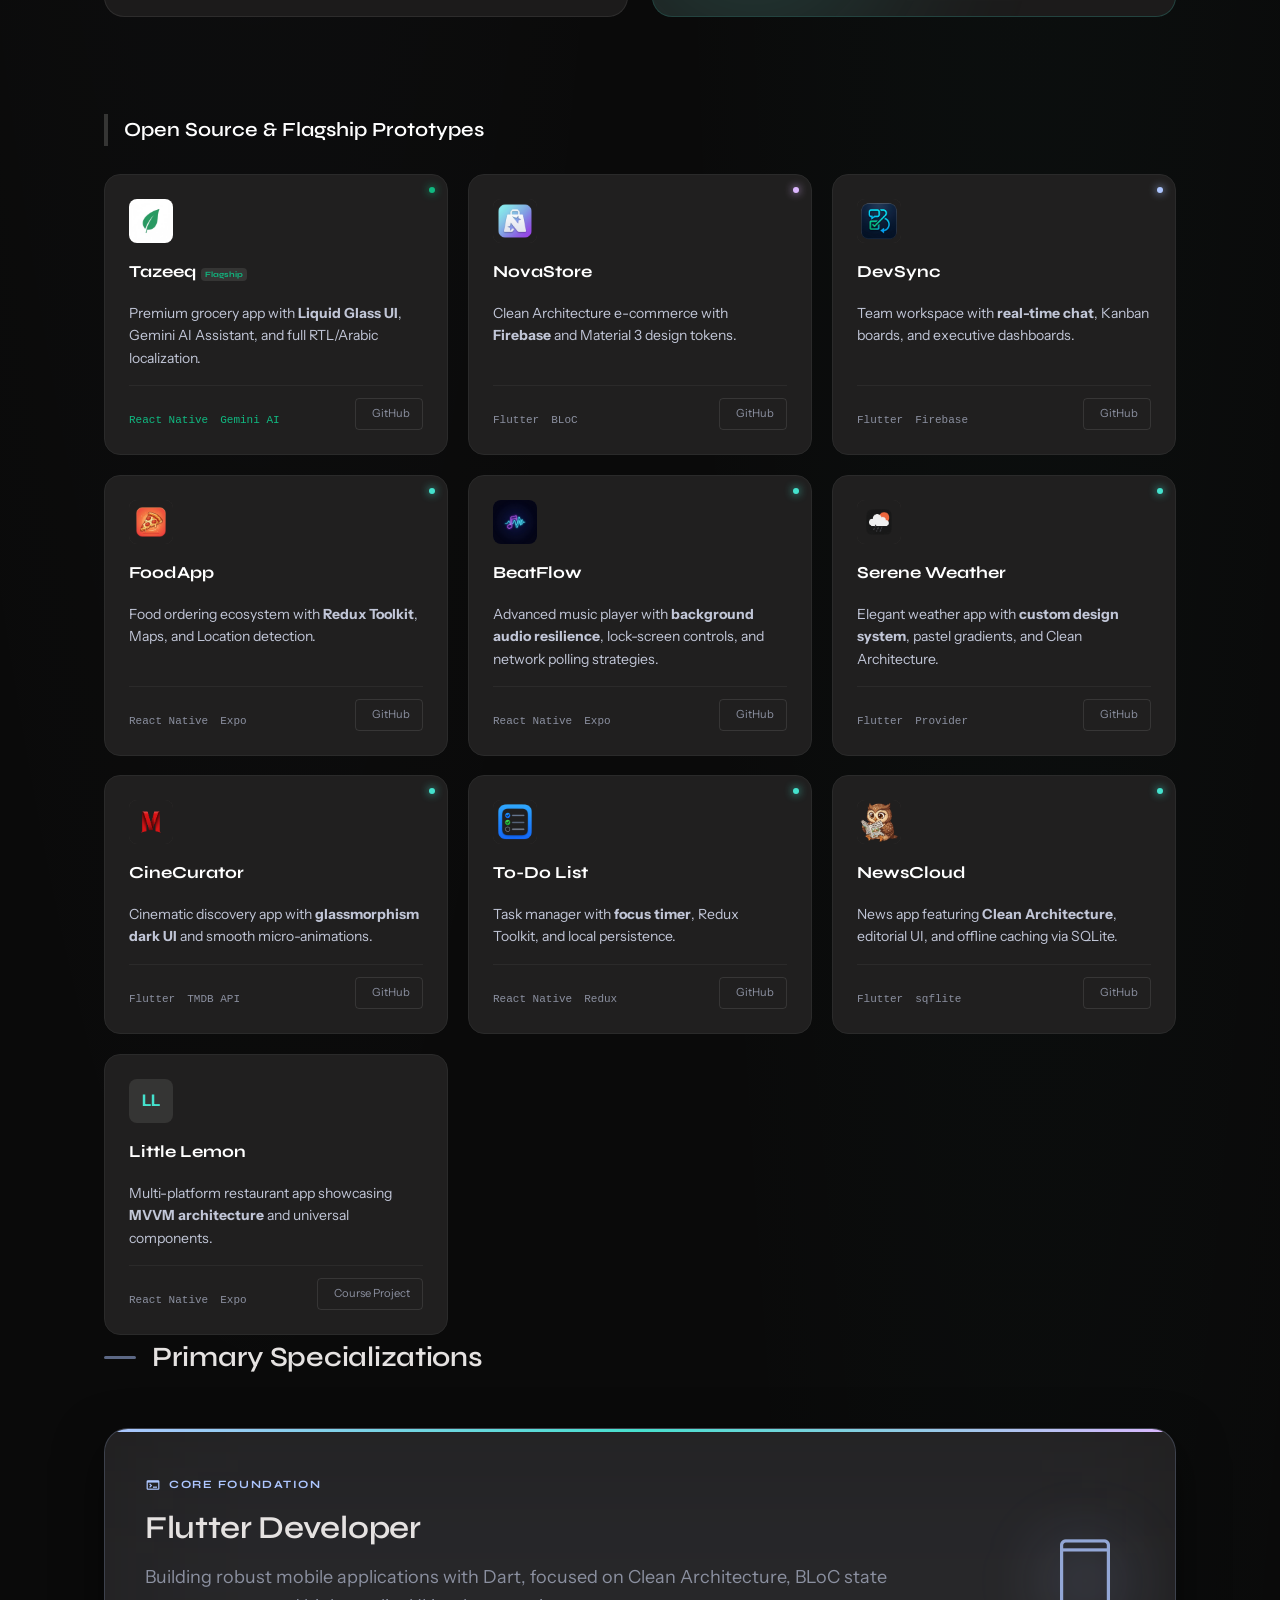
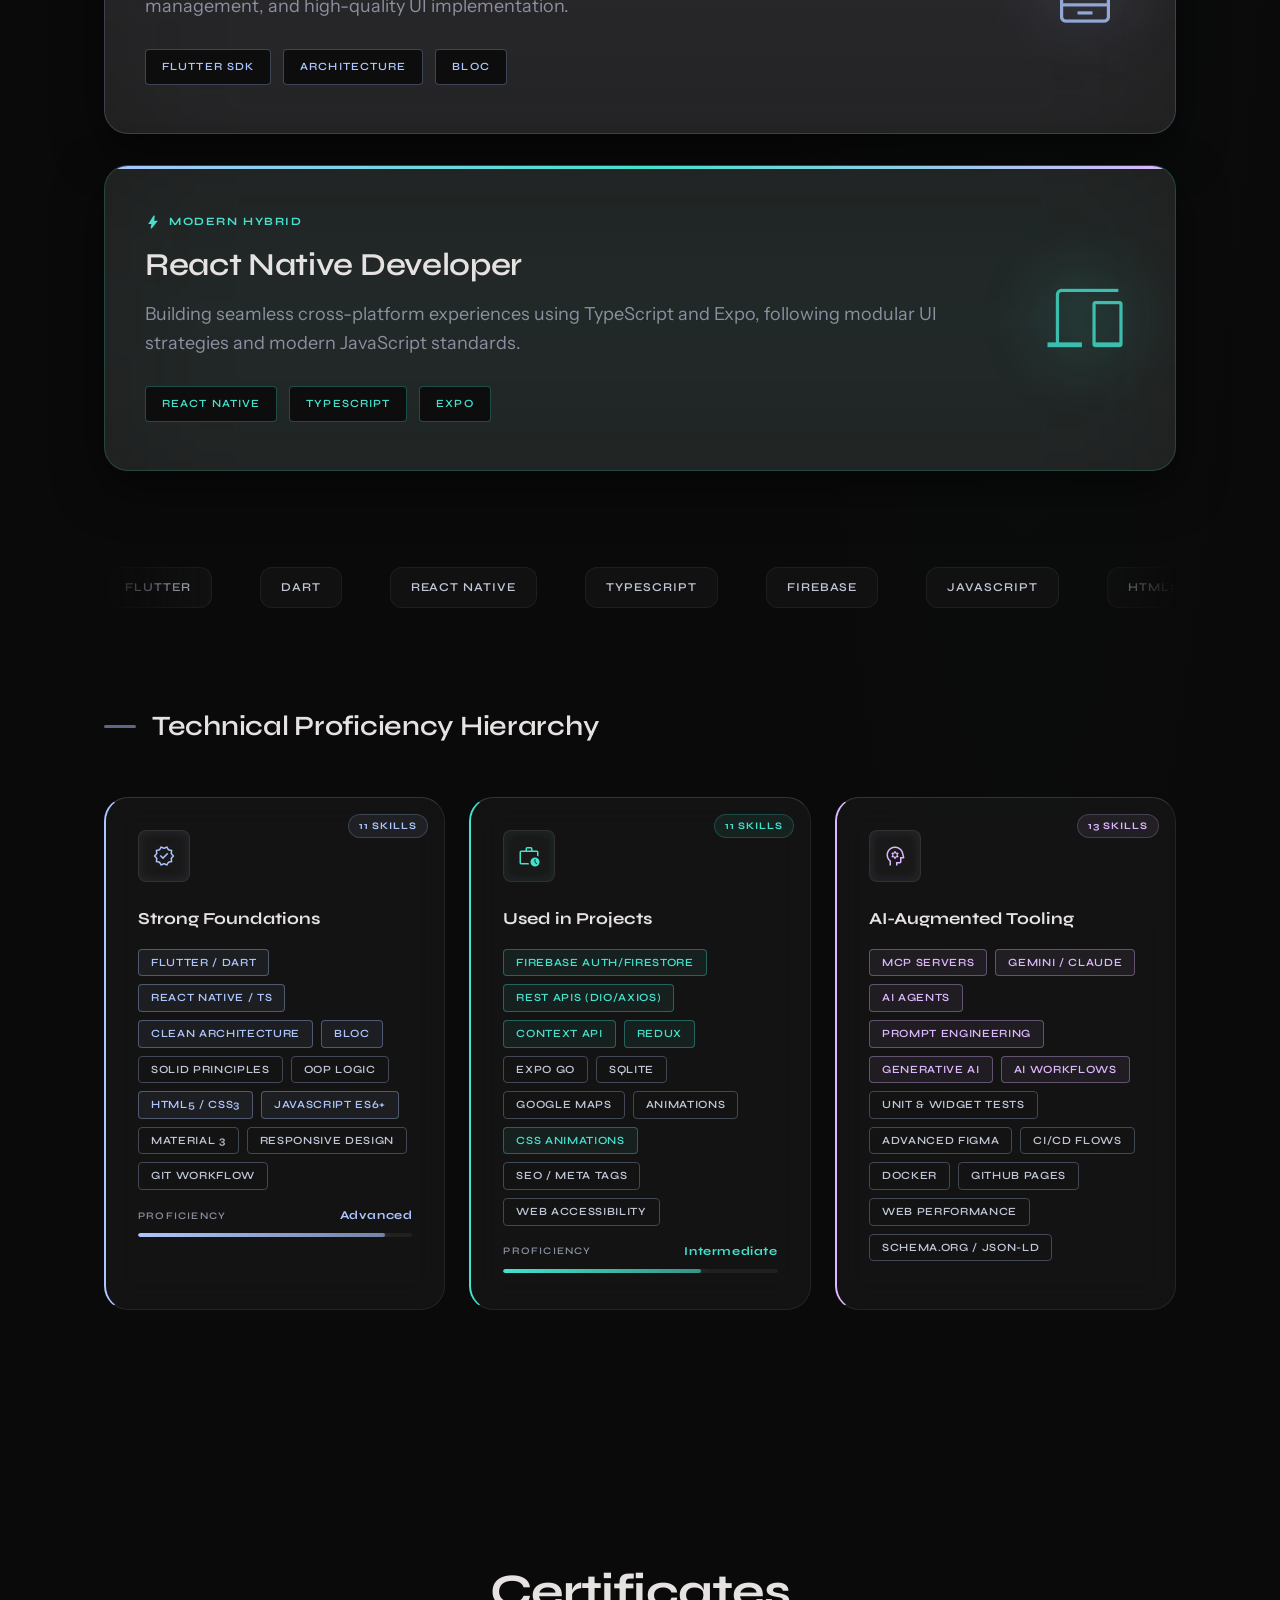
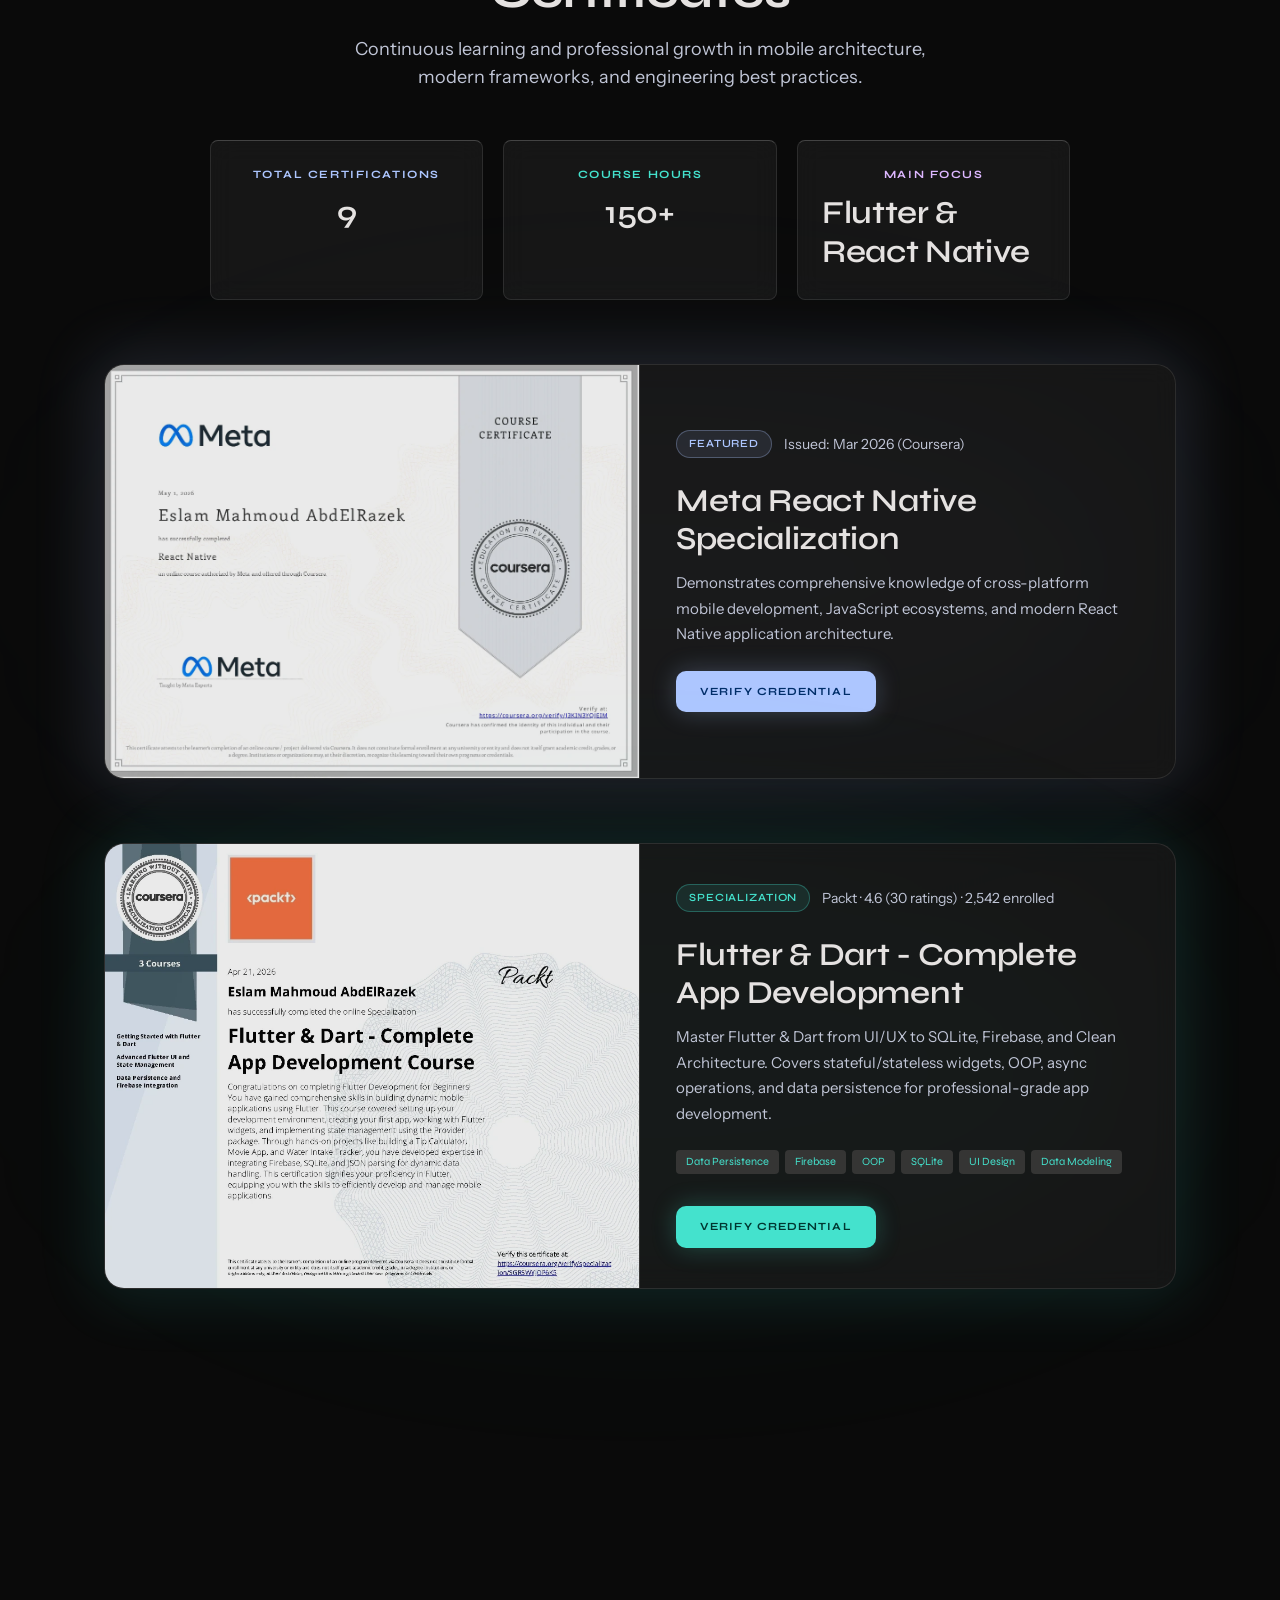
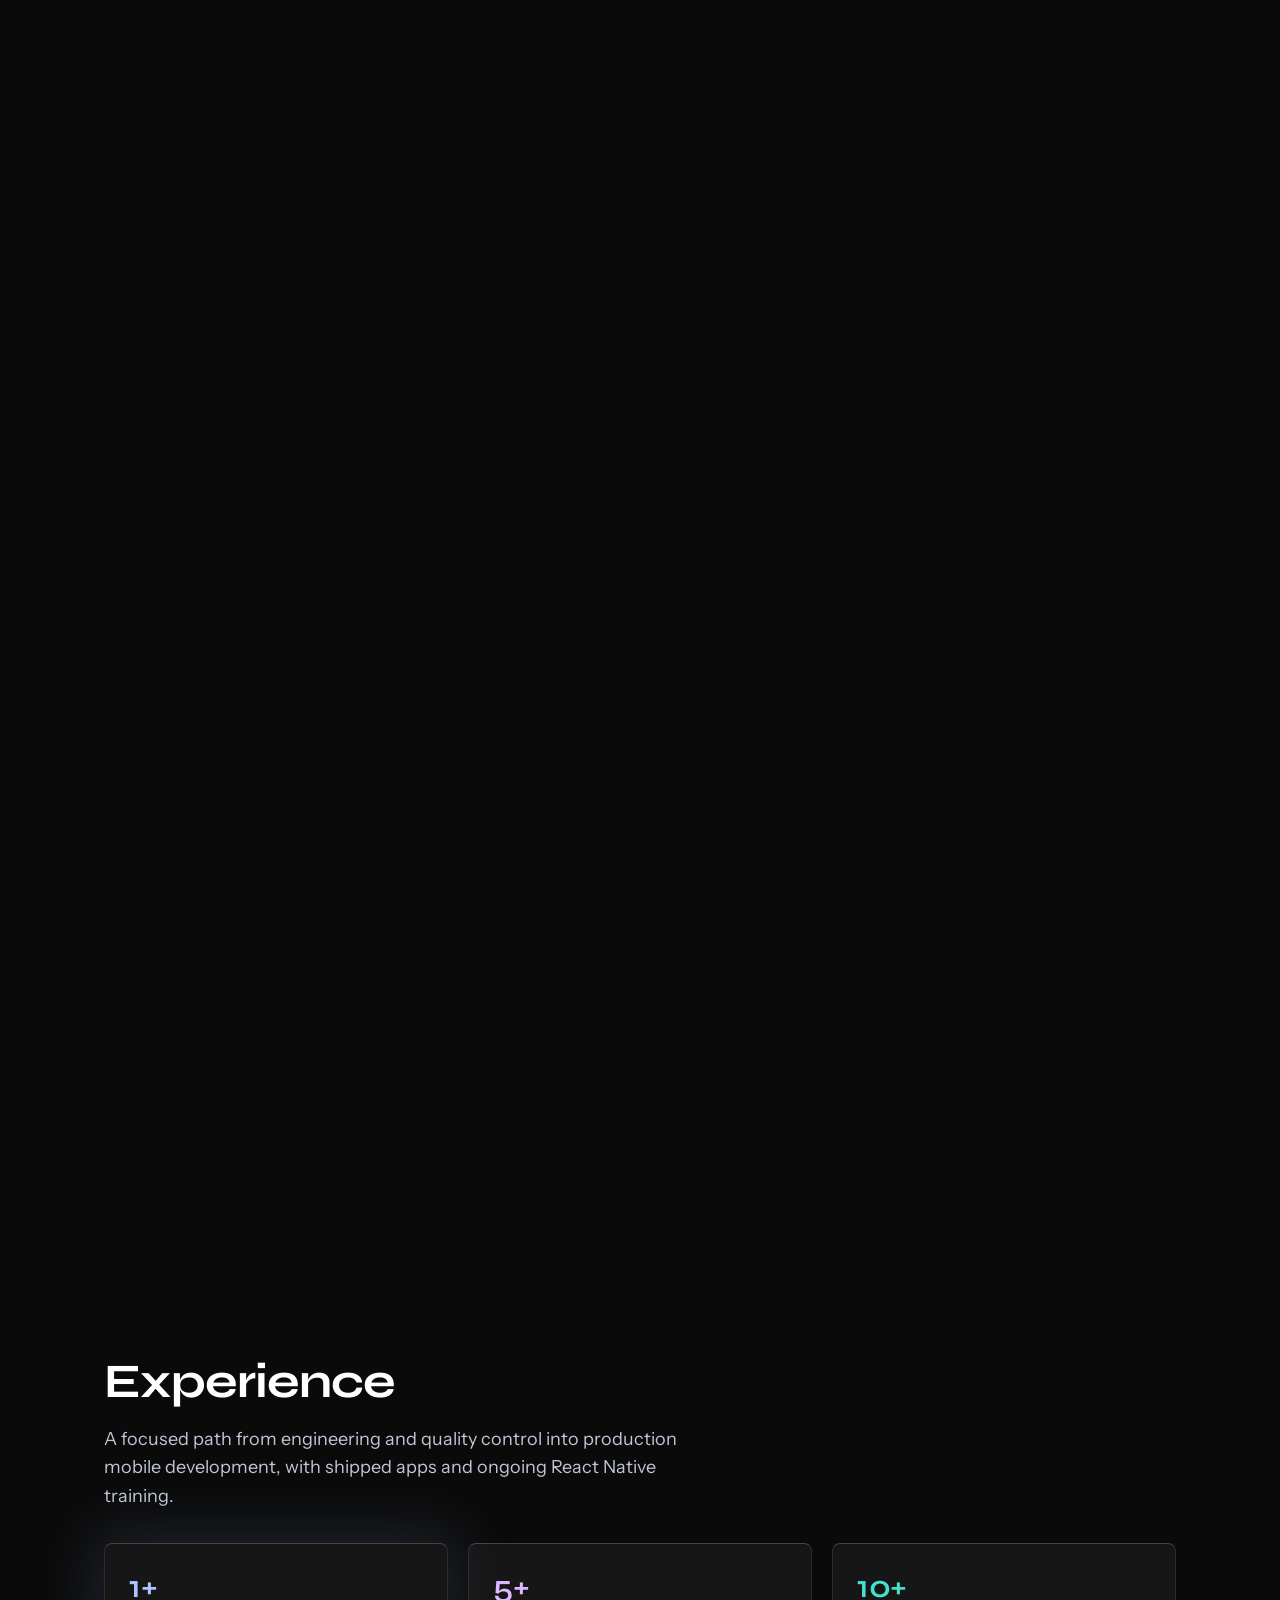
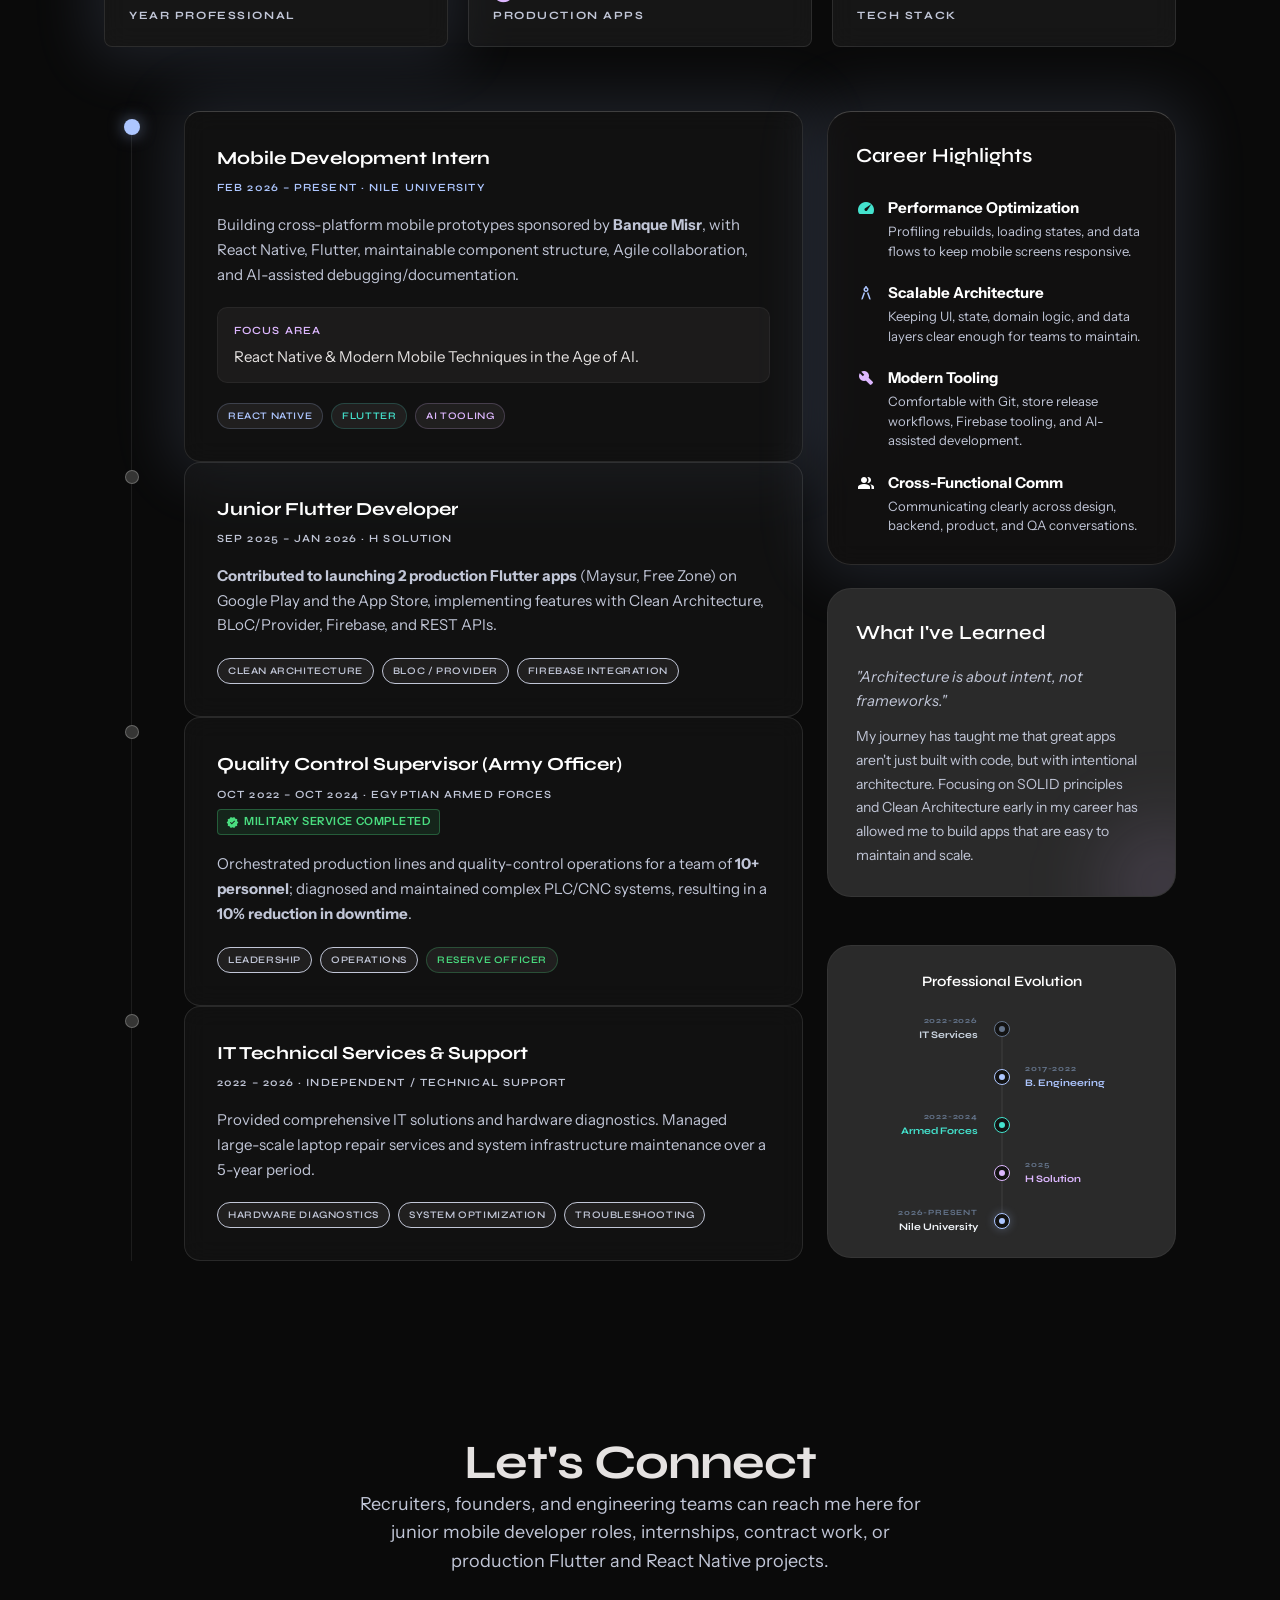
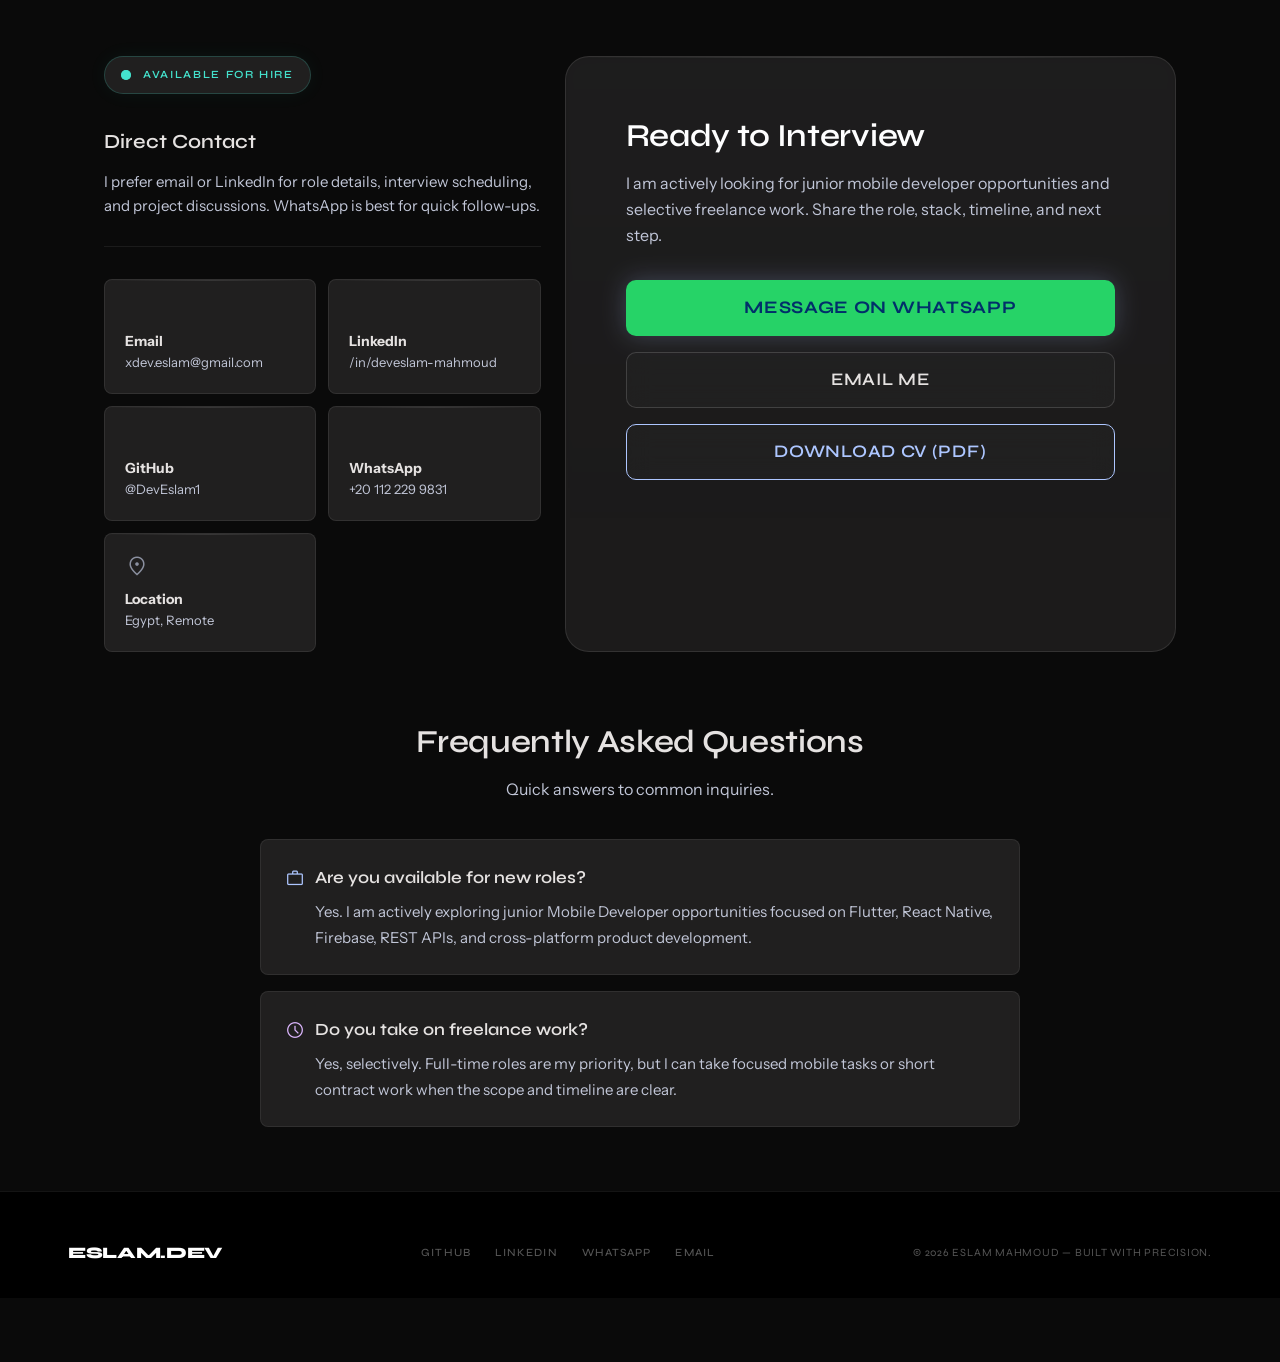
==== commit f7a8b944: "feat: update portfolio to professional title and add CV files" ====
--- a/index.html
+++ b/index.html
@@ -3,10 +3,10 @@
 <head>
   <meta charset="UTF-8" />
   <meta name="viewport" content="width=device-width, initial-scale=1.0" />
-  <title>Eslam Mahmoud - Junior Mobile Developer | Flutter & React Native</title>
-  <meta name="description" content="Portfolio of Eslam Mahmoud, a Junior Mobile Developer building Flutter and React Native apps shipped to Google Play and the App Store. Open to mobile engineering roles." />
-  <meta name="keywords" content="Flutter Developer, React Native Developer, Junior Mobile Developer, Mobile Engineer, Clean Architecture, Dart, TypeScript, Firebase" />
-  <meta property="og:title" content="Eslam Mahmoud - Junior Mobile Developer | Flutter & React Native" />
+  <title>Eslam Mahmoud - Mobile Developer | Flutter & React Native</title>
+  <meta name="description" content="Portfolio of Eslam Mahmoud, a Mobile Developer building Flutter and React Native apps shipped to Google Play and the App Store. Open to mobile engineering roles." />
+  <meta name="keywords" content="Flutter Developer, React Native Developer, Mobile Developer, Mobile Engineer, Clean Architecture, Dart, TypeScript, Firebase" />
+  <meta property="og:title" content="Eslam Mahmoud - Mobile Developer | Flutter & React Native" />
   <meta property="og:description" content="Production-ready Flutter and React Native apps, clean architecture, Firebase, REST APIs, and store deployment experience." />
   <meta property="og:type" content="website" />
   <meta property="og:url" content="https://deveslam1.github.io/" />
@@ -14,7 +14,7 @@
   <meta property="og:image:width" content="1200" />
   <meta property="og:image:height" content="630" />
   <meta name="twitter:card" content="summary_large_image" />
-  <meta name="twitter:title" content="Eslam Mahmoud - Junior Mobile Developer | Flutter & React Native" />
+  <meta name="twitter:title" content="Eslam Mahmoud - Mobile Developer | Flutter & React Native" />
   <meta name="twitter:description" content="Flutter and React Native developer with shipped mobile apps on Google Play and the App Store." />
   <meta name="twitter:image" content="https://deveslam1.github.io/assets/my-photo_edited.webp" />
   <meta name="twitter:url" content="https://deveslam1.github.io/" />
@@ -42,34 +42,34 @@
     }
 
     /* Hero headline — proportional, no overflow */
-    .hero-bento__headline {
-      font-size: clamp(2rem, 4vw, 3.25rem) !important;
-      font-weight: 800 !important;
-      letter-spacing: 0 !important;
-      line-height: 1.1 !important;
-      overflow-wrap: anywhere !important;
-    }
-    .hero-bento__headline-accent {
+    .hero-bento__headline {
+      font-size: clamp(2rem, 4vw, 3.25rem) !important;
+      font-weight: 800 !important;
+      letter-spacing: 0 !important;
+      line-height: 1.1 !important;
+      overflow-wrap: anywhere !important;
+    }
+    .hero-bento__headline-accent {
       background: linear-gradient(135deg, var(--clr-primary) 0%, var(--clr-secondary) 60%, var(--clr-tertiary) 100%);
       -webkit-background-clip: text;
       -webkit-text-fill-color: transparent;
       background-clip: text;
-      font-style: italic;
-      overflow-wrap: anywhere;
-    }
-    .hero-mobile-break {
-      display: none;
-    }
-
-    @media (max-width: 480px) {
-      .hero-bento__headline {
-        font-size: 2.05rem !important;
-        line-height: 1.08 !important;
-      }
-      .hero-mobile-break {
-        display: block;
-      }
-    }
+      font-style: italic;
+      overflow-wrap: anywhere;
+    }
+    .hero-mobile-break {
+      display: none;
+    }
+
+    @media (max-width: 480px) {
+      .hero-bento__headline {
+        font-size: 2.05rem !important;
+        line-height: 1.08 !important;
+      }
+      .hero-mobile-break {
+        display: block;
+      }
+    }
 
     /* Section titles — balanced presence */
     .u-section-title {
@@ -271,13 +271,13 @@
     "@type": "Person",
     "name": "Eslam Mahmoud",
     "url": "https://deveslam1.github.io/",
-    "jobTitle": "Junior Mobile Developer - Flutter & React Native",
+    "jobTitle": "Mobile Developer - Flutter & React Native",
     "sameAs": [
       "https://github.com/DevEslam1",
       "https://www.linkedin.com/in/deveslam-mahmoud/"
     ],
     "knowsAbout": ["Flutter", "React Native", "Dart", "TypeScript", "Clean Architecture", "Mobile Development"],
-    "description": "Junior Mobile Developer building Flutter and React Native apps with clean architecture, Firebase, REST APIs, and store deployment experience."
+    "description": "Mobile Developer building Flutter and React Native apps with clean architecture, Firebase, REST APIs, and store deployment experience."
   }
   </script>
   <style>
@@ -416,13 +416,13 @@
     <!-- Hero Header -->
     <header class="hero-bento__header reveal">
         <div class="hero-bento__header-inner">
-            <div class="hero-bento__eyebrow">
-                <span class="hero-bento__eyebrow-line"></span>
-                Open to junior mobile roles
-            </div>
-            <h1 class="hero-bento__headline">
-                Junior Mobile Developer <br><span class="hero-bento__headline-accent">Flutter &amp;<br class="hero-mobile-break"> React Native</span>
-            </h1>
+            <div class="hero-bento__eyebrow">
+                <span class="hero-bento__eyebrow-line"></span>
+                Open to mobile engineering roles
+            </div>
+            <h1 class="hero-bento__headline">
+                Mobile Developer <br><span class="hero-bento__headline-accent">Flutter &amp;<br class="hero-mobile-break"> React Native</span>
+            </h1>
         </div>
     </header>
 
@@ -432,33 +432,33 @@
         <div class="hero-bento__image-col reveal u-delay-100">
             <div class="hero-bento__image-glow" aria-hidden="true"></div>
             
-            <!-- Floating Badges Surround -->
-            <div class="hero__float-badge hero__float-badge--web">
-                <i class="ph ph-code" aria-hidden="true"></i>
-                <span>HTML/CSS</span>
-            </div>
-            <div class="hero__float-badge hero__float-badge--flutter">
-                <i class="ph ph-device-mobile" aria-hidden="true"></i>
-                <span>Flutter</span>
-            </div>
-            <div class="hero__float-badge hero__float-badge--rn">
-                <i class="ph ph-device-mobile-camera" aria-hidden="true"></i>
-                <span>React Native</span>
-            </div>
+            <!-- Floating Badges Surround -->
+            <div class="hero__float-badge hero__float-badge--web">
+                <i class="ph ph-code" aria-hidden="true"></i>
+                <span>HTML/CSS</span>
+            </div>
+            <div class="hero__float-badge hero__float-badge--flutter">
+                <i class="ph ph-device-mobile" aria-hidden="true"></i>
+                <span>Flutter</span>
+            </div>
+            <div class="hero__float-badge hero__float-badge--rn">
+                <i class="ph ph-device-mobile-camera" aria-hidden="true"></i>
+                <span>React Native</span>
+            </div>
             <div class="hero__float-badge hero__float-badge--dart">
                 <i class="ph ph-code u-icon-16-primary"></i>
                 <span>Dart</span>
-            </div>
-            <div class="hero__float-badge hero__float-badge--ts">
-                <i class="ph ph-brackets-curly" aria-hidden="true"></i>
-                <span>TypeScript</span>
-            </div>
+            </div>
+            <div class="hero__float-badge hero__float-badge--ts">
+                <i class="ph ph-brackets-curly" aria-hidden="true"></i>
+                <span>TypeScript</span>
+            </div>
             <div class="hero__float-badge hero__float-badge--play">
                 <i class="ph ph-google-play-logo" style="font-size:16px;color:var(--clr-secondary)"></i>
                 <span>Play Store</span>
             </div>
             <div class="hero-bento__image-panel">
-                <img src="./assets/my-photo_edited.webp" alt="Eslam Mahmoud - Junior Flutter and React Native Developer" class="hero-bento__profile-img" fetchpriority="high" width="460" height="460" />
+                <img src="./assets/my-photo_edited.webp" alt="Eslam Mahmoud - Flutter and React Native Developer" class="hero-bento__profile-img" fetchpriority="high" width="460" height="460" />
                 
                 <div class="hero-bento__image-overlay">
                     <div class="hero-bento__ach-badge">
@@ -466,7 +466,7 @@
                         <span class="hero-bento__ach-text">2 Published Apps &bull; Clean Architecture &bull; Firebase</span>
                     </div>
                     <div class="hero-bento__name">Eslam Mahmoud</div>
-                    <div class="hero-bento__role">Junior Mobile Developer</div>
+                    <div class="hero-bento__role">Mobile Developer</div>
                 </div>
             </div>
 
@@ -509,14 +509,14 @@
                     <span class="hero-bento__bio-badge-text">Open to Remote / Cairo / Hybrid Roles</span>
                 </div>
 
-                <div class="hero-bento__bio-body">
-                    <p>
-                        <strong>Junior Mobile Developer</strong> with Meta React Native and Google AI certificates, focused on Flutter, React Native, Firebase, REST APIs, and maintainable mobile UI.
-                    </p>
-                    <p>
-                        I contributed to production Flutter apps published on Google Play and the App Store, and I build open-source projects using <strong>Clean Architecture</strong>, BLoC/Provider, and Redux.
-                    </p>
-                </div>
+                <div class="hero-bento__bio-body">
+                    <p>
+                        <strong>Mobile Developer</strong> with a Mechatronics Engineering background and professional certifications from Meta and Google. I specialize in building high-performance cross-platform applications using Flutter and React Native.
+                    </p>
+                    <p>
+                        With 5 production apps shipped to global stores and <strong>13+ architectural projects</strong>, I focus on Clean Architecture, BLoC/Provider state management, and robust API integrations.
+                    </p>
+                </div>
 
                 <div class="hero-cta-group">
                     <a href="#contact" class="hero-cta-btn">
@@ -530,12 +530,12 @@
                 <div class="hero-hiring-snapshot" aria-label="Hiring snapshot">
                     <div class="hero-hiring-snapshot__item">
                         <span>Target roles</span>
-                        <strong>Mobile Engineer / Junior Developer</strong>
+                        <strong>Mobile Engineer / Developer</strong>
                     </div>
-                    <div class="hero-hiring-snapshot__item">
-                        <span>Proof</span>
-                        <strong>2 Store Apps &amp; 10+ Projects</strong>
-                    </div>
+                    <div class="hero-hiring-snapshot__item">
+                        <span>Proof</span>
+                        <strong>5 Published Apps &amp; 11+ Projects</strong>
+                    </div>
                     <div class="hero-hiring-snapshot__item">
                         <span>Availability</span>
                         <strong>Full-time (Remote/Hybrid)</strong>
@@ -555,11 +555,11 @@
             <!-- Stats Row -->
             <div class="hero-bento__stats-row">
                 <div class="hero-bento__stat">
-                    <div class="hero-bento__stat-value hero-bento__stat-value--primary stat-counter" data-target="12" data-suffix="+">12+</div>
+                    <div class="hero-bento__stat-value hero-bento__stat-value--primary stat-counter" data-target="13" data-suffix="+">13+</div>
                     <div class="hero-bento__stat-label">Projects</div>
                 </div>
                 <div class="hero-bento__stat">
-                    <div class="hero-bento__stat-value hero-bento__stat-value--secondary stat-counter" data-target="2" data-suffix="">2</div>
+                    <div class="hero-bento__stat-value hero-bento__stat-value--secondary stat-counter" data-target="5" data-suffix="">5</div>
                     <div class="hero-bento__stat-label">Published Apps</div>
                 </div>
                 <div class="hero-bento__stat">
@@ -725,7 +725,7 @@
           </div>
           <div class="stat-glass">
             <span class="stat-glass__label text-tertiary">Live Store</span>
-            <span class="stat-glass__value">2</span>
+            <span class="stat-glass__value">5</span>
           </div>
         </div>
         <!-- Tech stack glow pills -->
@@ -755,7 +755,7 @@
           <button class="filter-chip" data-filter="firebase">Firebase</button>
           <button class="filter-chip" data-filter="api">API</button>
           <button class="filter-chip" data-filter="open-source">Open Source</button>
-          <button class="filter-chip" data-filter="ecommerce">E-Commerce</button>
+          <button class="filter-chip" data-ecommerce="ecommerce">E-Commerce</button>
         </div>
       </div>
     </div>
@@ -777,7 +777,7 @@
             <div class="case-study-card__main" style="padding-top: 0;">
               <h2 class="text-h2" style="color:#fff;margin-bottom:8px">Maysur <span class="chip-mono" style="font-size:0.6rem;vertical-align:middle;background:rgba(173,198,255,0.15);color:var(--clr-primary);border-color:rgba(173,198,255,0.4)">&#x2022; Live</span></h2>
               <div class="case-study-meta" style="justify-content: center;">
-                <span class="text-primary">Junior Flutter Developer</span>
+                <span class="text-primary">Flutter Developer</span>
               </div>
               
               <div class="case-study-details" style="text-align: center; margin-top: 16px; display: block;">
@@ -830,7 +830,7 @@
               <div class="case-study-actions" style="flex-wrap:wrap;gap:8px; justify-content: center; margin-top: 24px;">
                 <a href="https://apps.apple.com/us/app/free-zone/id6754777406" target="_blank" rel="noopener noreferrer" class="btn btn-primary" style="background:var(--clr-secondary);color:var(--clr-on-secondary);font-size:0.75rem;padding:10px 16px;display:inline-flex;align-items:center;gap:6px"><i class="ph ph-apple-logo" style="font-size:16px"></i>App Store</a>
                 <a href="https://play.google.com/store/apps/details?id=com.hsolutions.freezone" target="_blank" rel="noopener noreferrer" class="btn btn-glass" style="font-size:0.75rem;padding:10px 16px;display:inline-flex;align-items:center;gap:6px;border-color:rgba(68,226,205,0.3);color:var(--clr-secondary)"><i class="ph ph-google-play-logo" style="font-size:16px"></i>Google Play</a>
-              </div>
+              </div>
             </div>
           </div>
         </article>
@@ -866,7 +866,7 @@
           <p class="archive-card__desc">Clean Architecture e-commerce with <strong>Firebase</strong> and Material 3 design tokens.</p>
           <div style="display:flex; justify-content:space-between; align-items:flex-end; border-top: 1px solid rgba(255, 255, 255, 0.05); padding-top: 12px; margin-top: auto;">
             <div class="archive-card__tech" style="border-top:none; padding-top:0; margin-top:0;"><span>Flutter</span><span>BLoC</span></div>
-            <a href="https://github.com/DevEslam1/NovaStore" target="_blank" rel="noopener noreferrer" style="padding: 6px 12px; font-size: 0.7rem; border: 1px solid rgba(255,255,255,0.1); border-radius: 4px; color: var(--clr-outline); display:flex; align-items:center; gap:4px; text-decoration: none; transition: background 0.2s;">
+            <a href="https://github.com/DevEslam1/NovaStore" target="_blank" rel="noopener noreferrer" style="padding: 6px 12px; font-size: 0.7rem; border: 1px solid rgba(255,255,255,0.1); border-radius: 4px; color: var(--clr-outline); display:flex; align-items:center; gap:4px; text-decoration: none; transition: background 0.2s;">
               <i class="ph ph-github-logo" style="font-size:14px"></i> GitHub
             </a>
           </div>
@@ -993,57 +993,13 @@
           <p class="archive-card__desc">Multi-platform restaurant app showcasing <strong>MVVM architecture</strong> and universal components.</p>
           <div style="display:flex; justify-content:space-between; align-items:flex-end; border-top: 1px solid rgba(255, 255, 255, 0.05); padding-top: 12px; margin-top: auto;">
             <div class="archive-card__tech" style="border-top:none; padding-top:0; margin-top:0;"><span>React Native</span><span>Expo</span></div>
-            <span style="padding: 6px 12px; font-size: 0.7rem; border: 1px solid rgba(255,255,255,0.1); border-radius: 4px; color: var(--clr-outline); display:flex; align-items:center; gap:4px;">
-              <i class="ph ph-code" style="font-size:14px"></i> Course Project
-            </span>
+            <span style="padding: 6px 12px; font-size: 0.7rem; border: 1px solid rgba(255,255,255,0.1); border-radius: 4px; color: var(--clr-outline); display:flex; align-items:center; gap:4px;">
+              <i class="ph ph-code" style="font-size:14px"></i> Course Project
+            </span>
           </div>
         </article>
       </div>
     </section>
-  </div>
-</section>
-
-
-<section id="skills" class="page-section" aria-labelledby="skills-title">
-  <div class="container">
-    <!-- Header -->
-    <header class="mb-8 reveal">
-      <h2 id="skills-title" class="text-h1 u-section-title">Skills</h2>
-      <p class="u-section-subtitle">A technical breakdown of my core competencies, from cross-platform development to scalable clean architecture.</p>
-    </header>
-
-    <!-- Stats Row -->
-    <div class="skills-stats reveal">
-      <div class="stat-card">
-        <div class="stat-card__icon-wrap stat-card__icon-wrap--primary">
-          <span class="material-symbols-outlined" style="font-size:18px;color:var(--clr-primary);font-variation-settings:'FILL' 1">code</span>
-        </div>
-        <div class="stat-card__label">Dev Experience</div>
-        <div class="stat-card__value stat-card__value--primary">2y</div>
-      </div>
-      <div class="stat-card">
-        <div class="stat-card__icon-wrap stat-card__icon-wrap--secondary">
-          <span class="material-symbols-outlined" style="font-size:18px;color:var(--clr-secondary);font-variation-settings:'FILL' 1">layers</span>
-        </div>
-        <div class="stat-card__label">Technologies</div>
-        <div class="stat-card__value stat-card__value--secondary">15+</div>
-      </div>
-      <div class="stat-card">
-        <div class="stat-card__icon-wrap stat-card__icon-wrap--tertiary">
-          <span class="material-symbols-outlined" style="font-size:18px;color:var(--clr-tertiary);font-variation-settings:'FILL' 1">deployed_code</span>
-        </div>
-        <div class="stat-card__label">Shipped to Stores</div>
-        <div class="stat-card__value stat-card__value--tertiary">5+</div>
-      </div>
-      <div class="stat-card">
-        <div class="stat-card__icon-wrap stat-card__icon-wrap--primary">
-          <span class="material-symbols-outlined" style="font-size:18px;color:var(--clr-primary);font-variation-settings:'FILL' 1">architecture</span>
-        </div>
-        <div class="stat-card__label">Philosophy</div>
-        <div class="stat-card__value stat-card__value--primary" style="font-size:1.15rem;line-height:1.25">Clean &amp; Scalable</div>
-      </div>
-    </div>
-
     <!-- Dual-Core Specialization -->
     <div class="section-header reveal">
       <div class="section-header__line"></div>
@@ -1489,7 +1445,7 @@
           <article class="cert-card cc-secondary" data-cert-tags="flutter,packt">
             <div class="cert-card__img">
               <img
-                src="./assets/Certificates/State mangemennt.webp"
+                src="./assets/Certificates/State mangemennt.webp"
                 alt="Advanced Flutter UI and State Management Certificate"
                 loading="lazy"
               />
@@ -1581,7 +1537,7 @@
           <article class="cert-card cc-tertiary" data-cert-tags="react-native,meta">
             <div class="cert-card__img">
               <img
-                src="./assets/Certificates/React-native.webp"
+                src="./assets/Certificates/React-native.webp"
                 alt="React Native Certificate"
                 loading="lazy"
               />
@@ -1655,7 +1611,7 @@
                   <div class="timeline__period text-primary">Feb 2026 &ndash; Present &middot; Nile University</div>
                 </div>
               </div>
-              <p class="timeline__desc">Building cross-platform mobile prototypes sponsored by <strong>Banque Misr</strong>, with React Native, Flutter, maintainable component structure, Agile collaboration, and AI-assisted debugging/documentation.</p>
+              <p class="timeline__desc">Building cross-platform mobile prototypes sponsored by <strong>Banque Misr</strong>, with React Native, Flutter, maintainable component structure, Agile collaboration, and AI-assisted debugging/documentation.</p>
               <div class="timeline__achievement">
                 <div class="timeline__achievement-label">Focus Area</div>
                 <p>React Native & Modern Mobile Techniques in the Age of AI.</p>
@@ -1680,7 +1636,7 @@
                   <div class="timeline__period text-muted">Sep 2025 &ndash; Jan 2026 &middot; H Solution</div>
                 </div>
               </div>
-              <p class="timeline__desc"><strong>Contributed to launching 2 production Flutter apps</strong> (Maysur, Free Zone) on Google Play and the App Store, implementing features with Clean Architecture, BLoC/Provider, Firebase, and REST APIs.</p>
+              <p class="timeline__desc"><strong>Contributed to launching 2 production Flutter apps</strong> (Maysur, Free Zone) on Google Play and the App Store, implementing features with Clean Architecture, BLoC/Provider, Firebase, and REST APIs.</p>
               <div class="timeline__tags">
                 <span class="timeline__tag u-tag-muted">Clean Architecture</span>
                 <span class="timeline__tag u-tag-muted">BLoC / Provider</span>
@@ -2001,3 +1957,4 @@
 </body>
 </html>
 
+
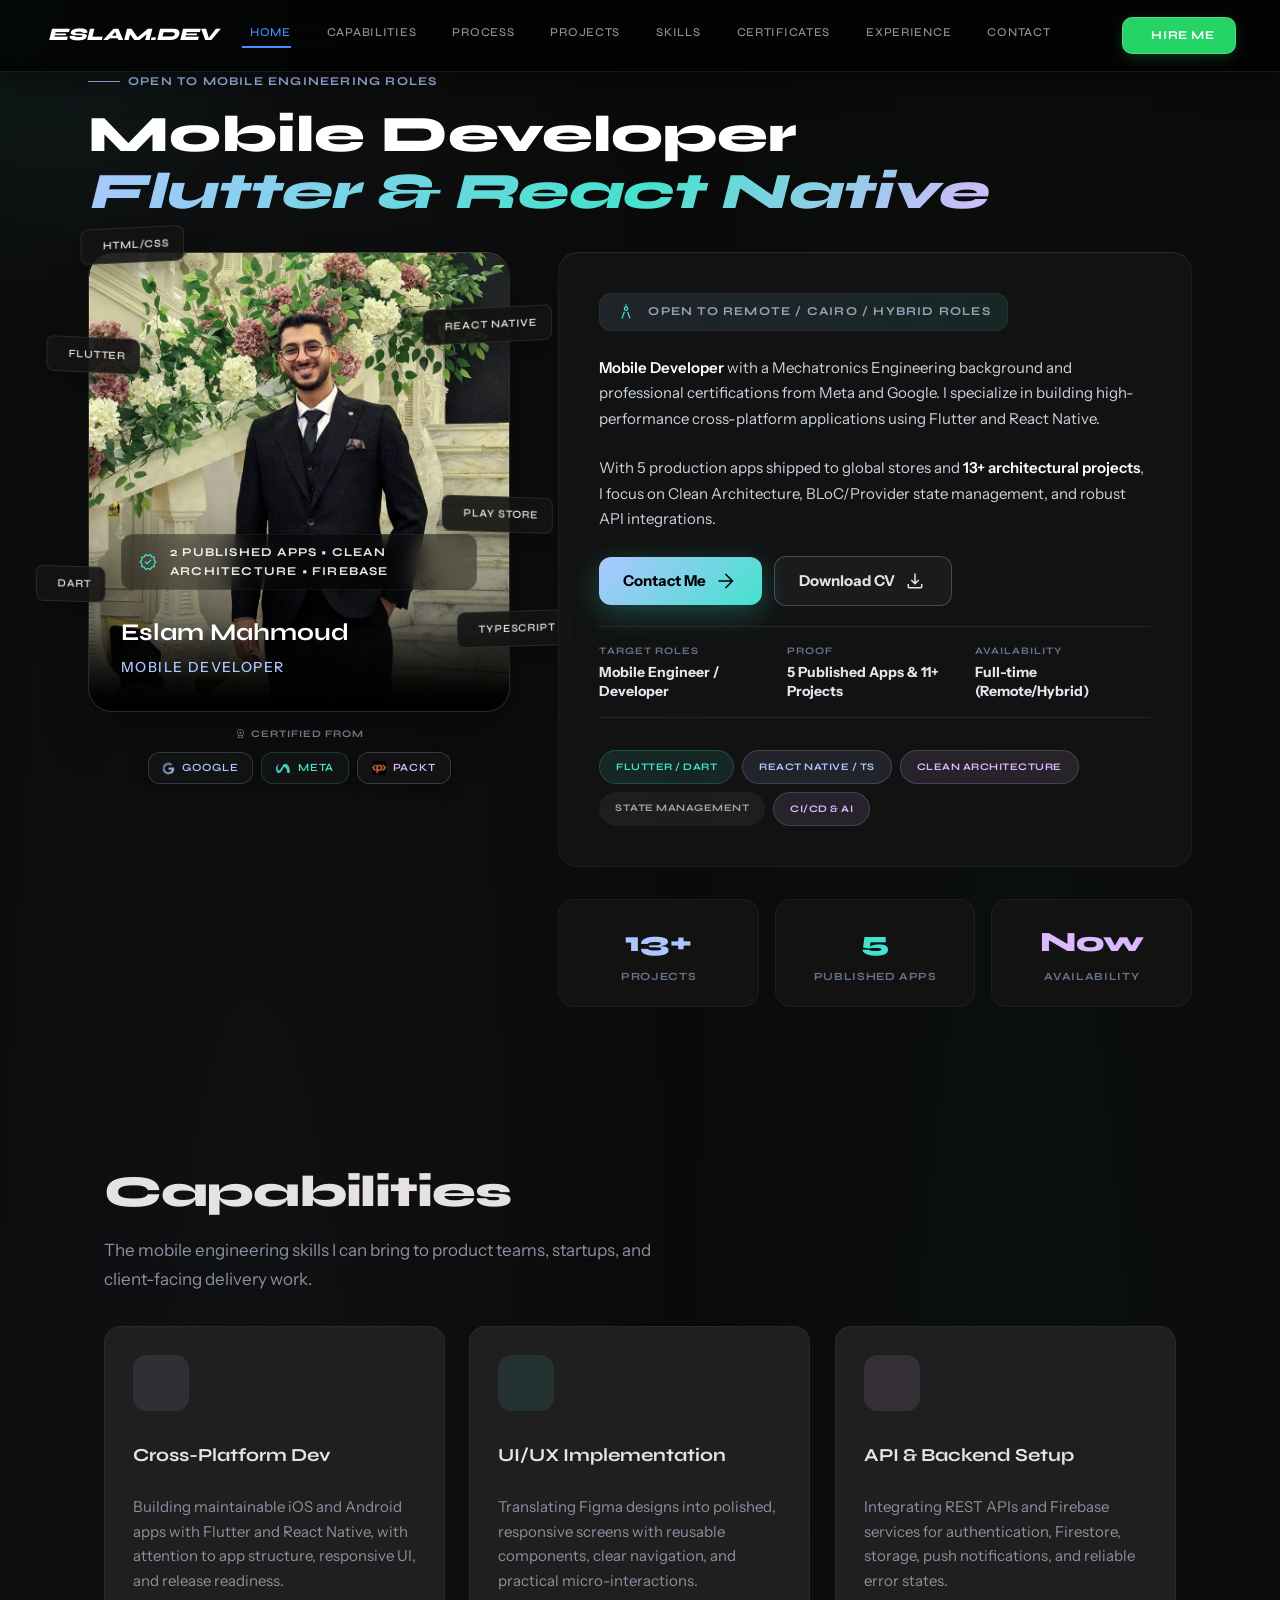
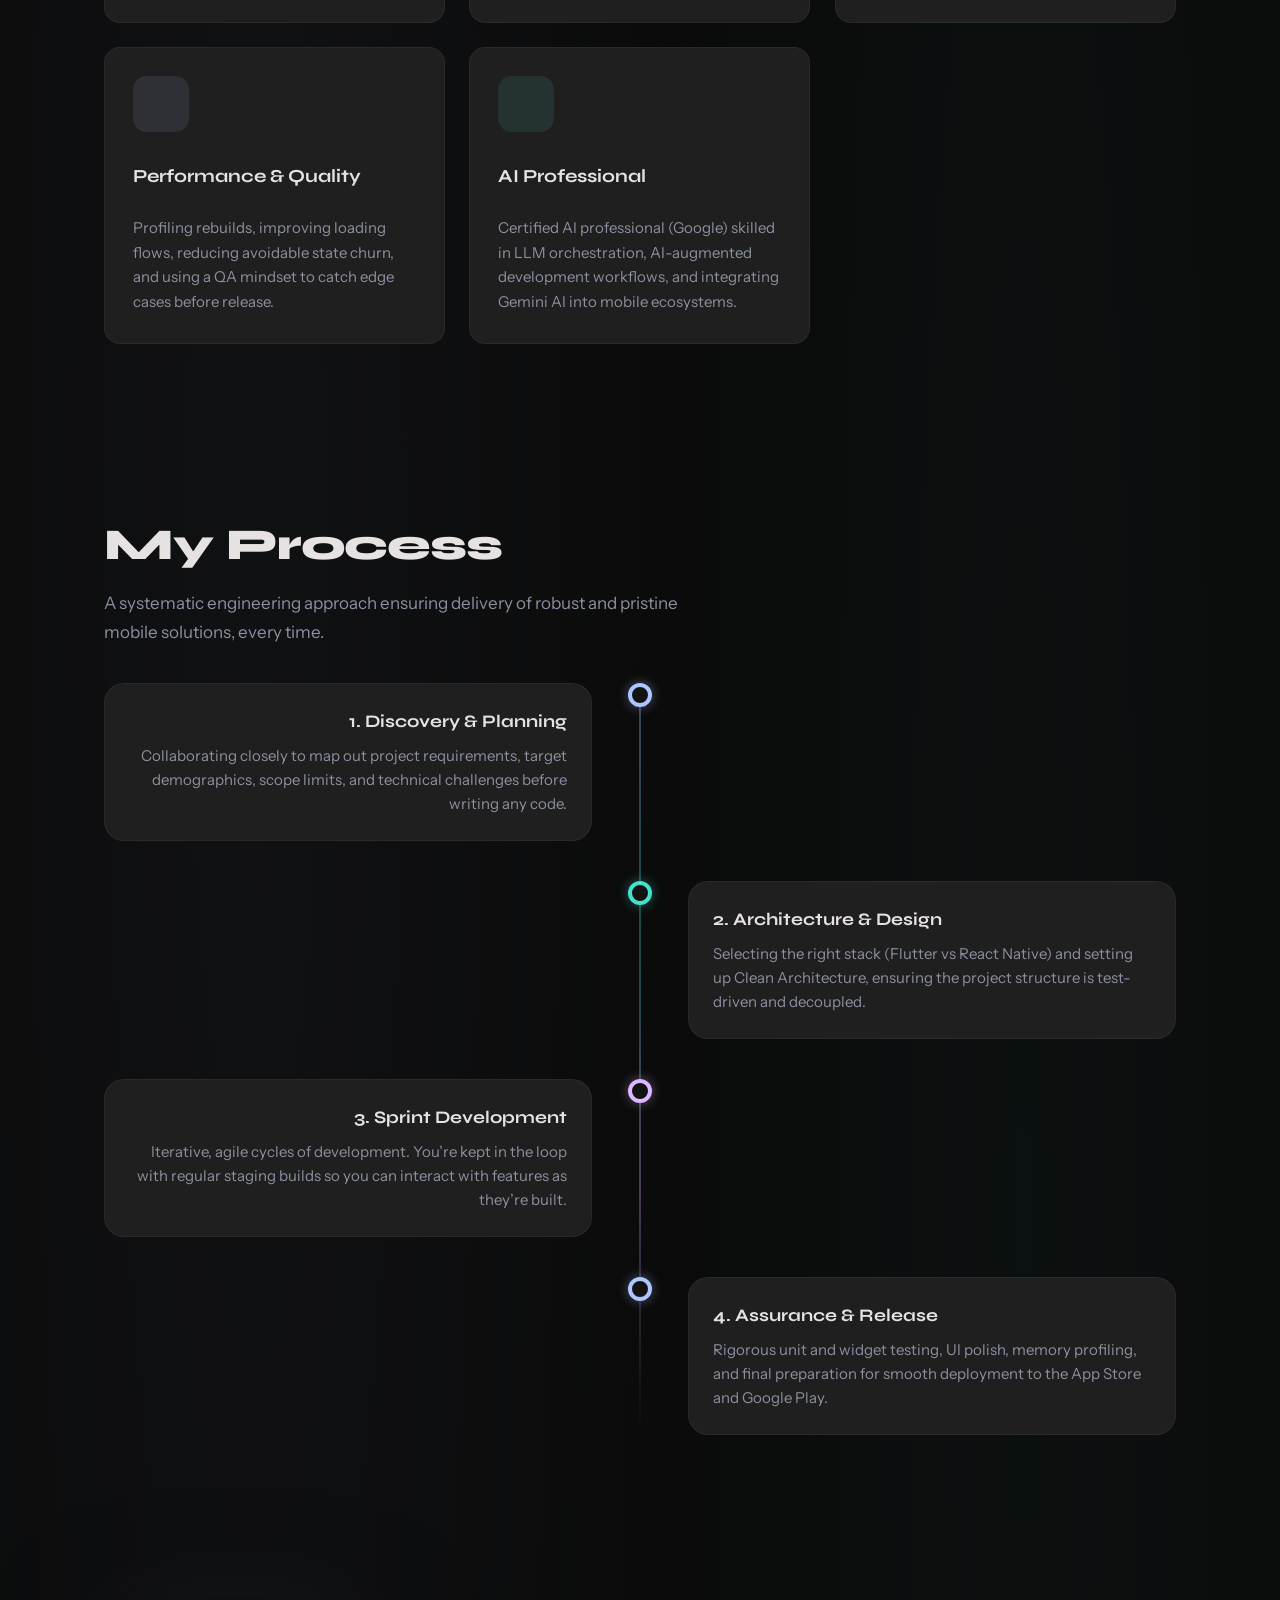
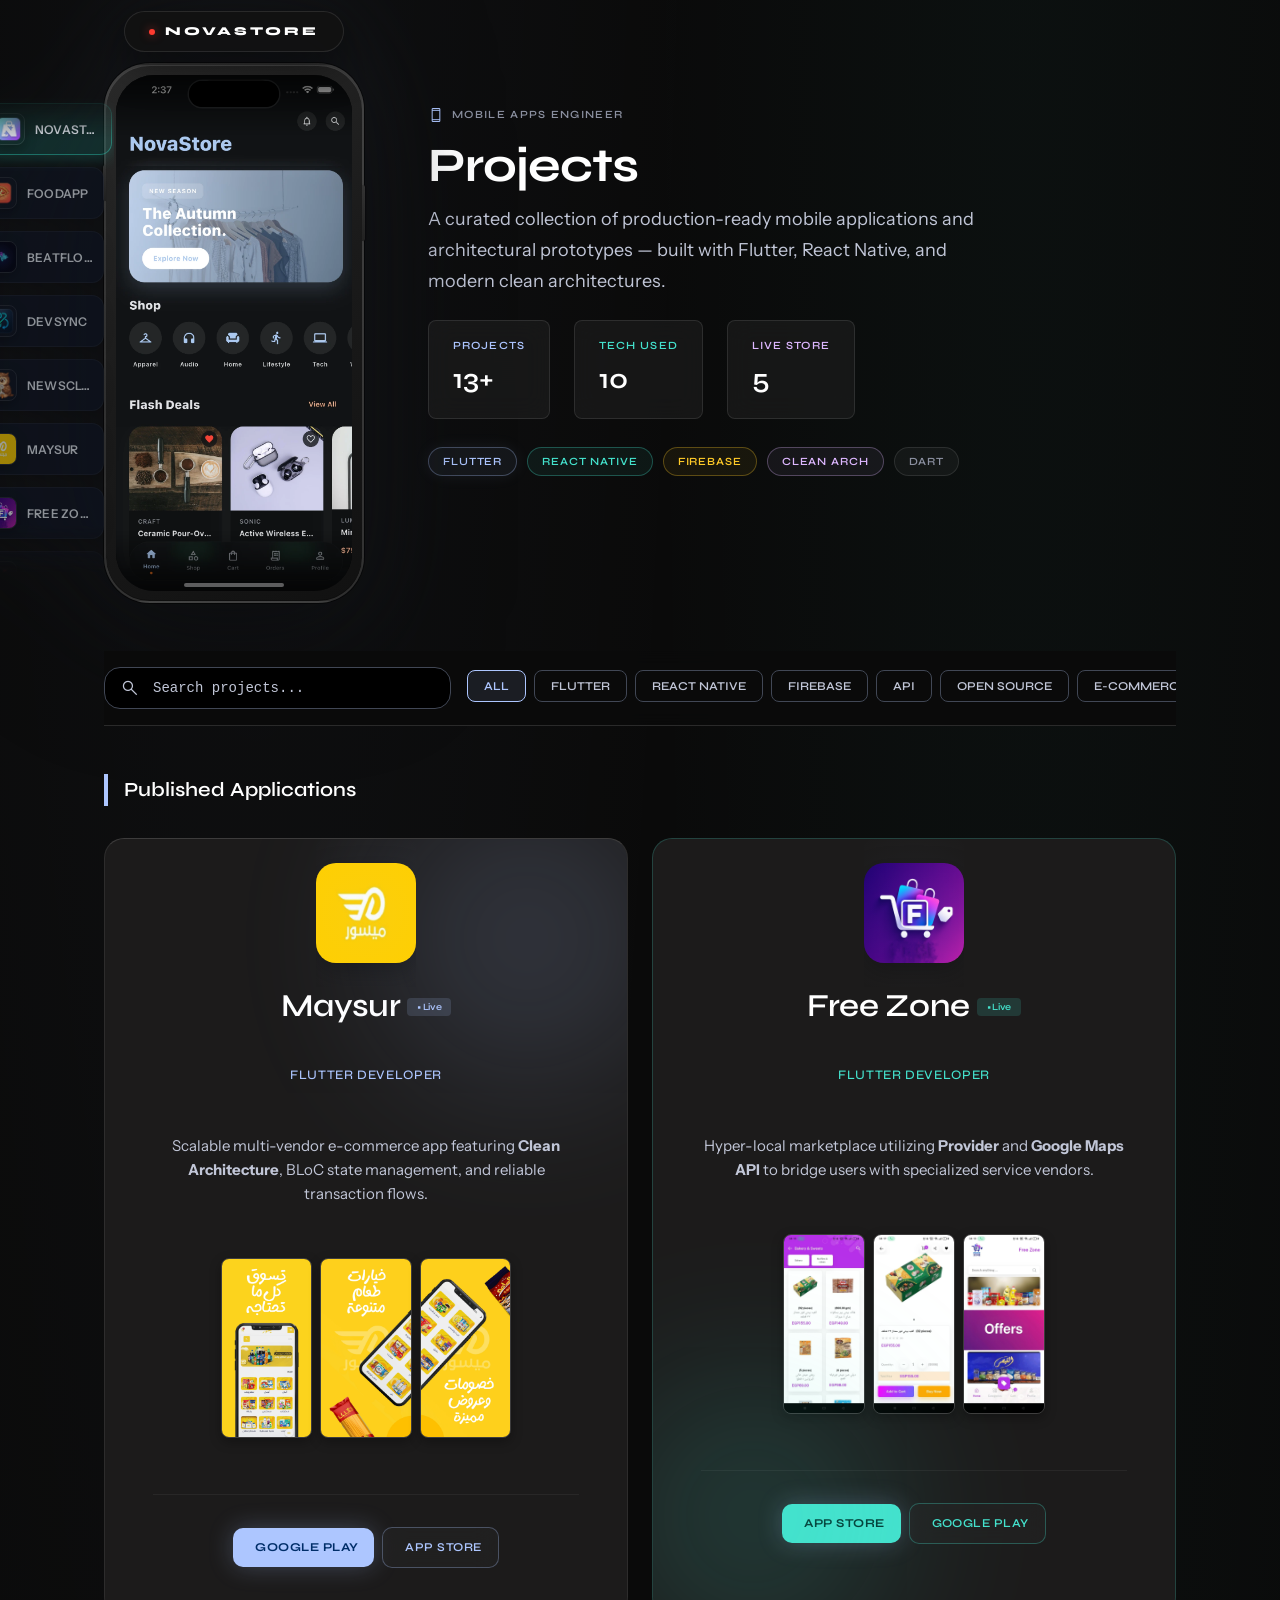
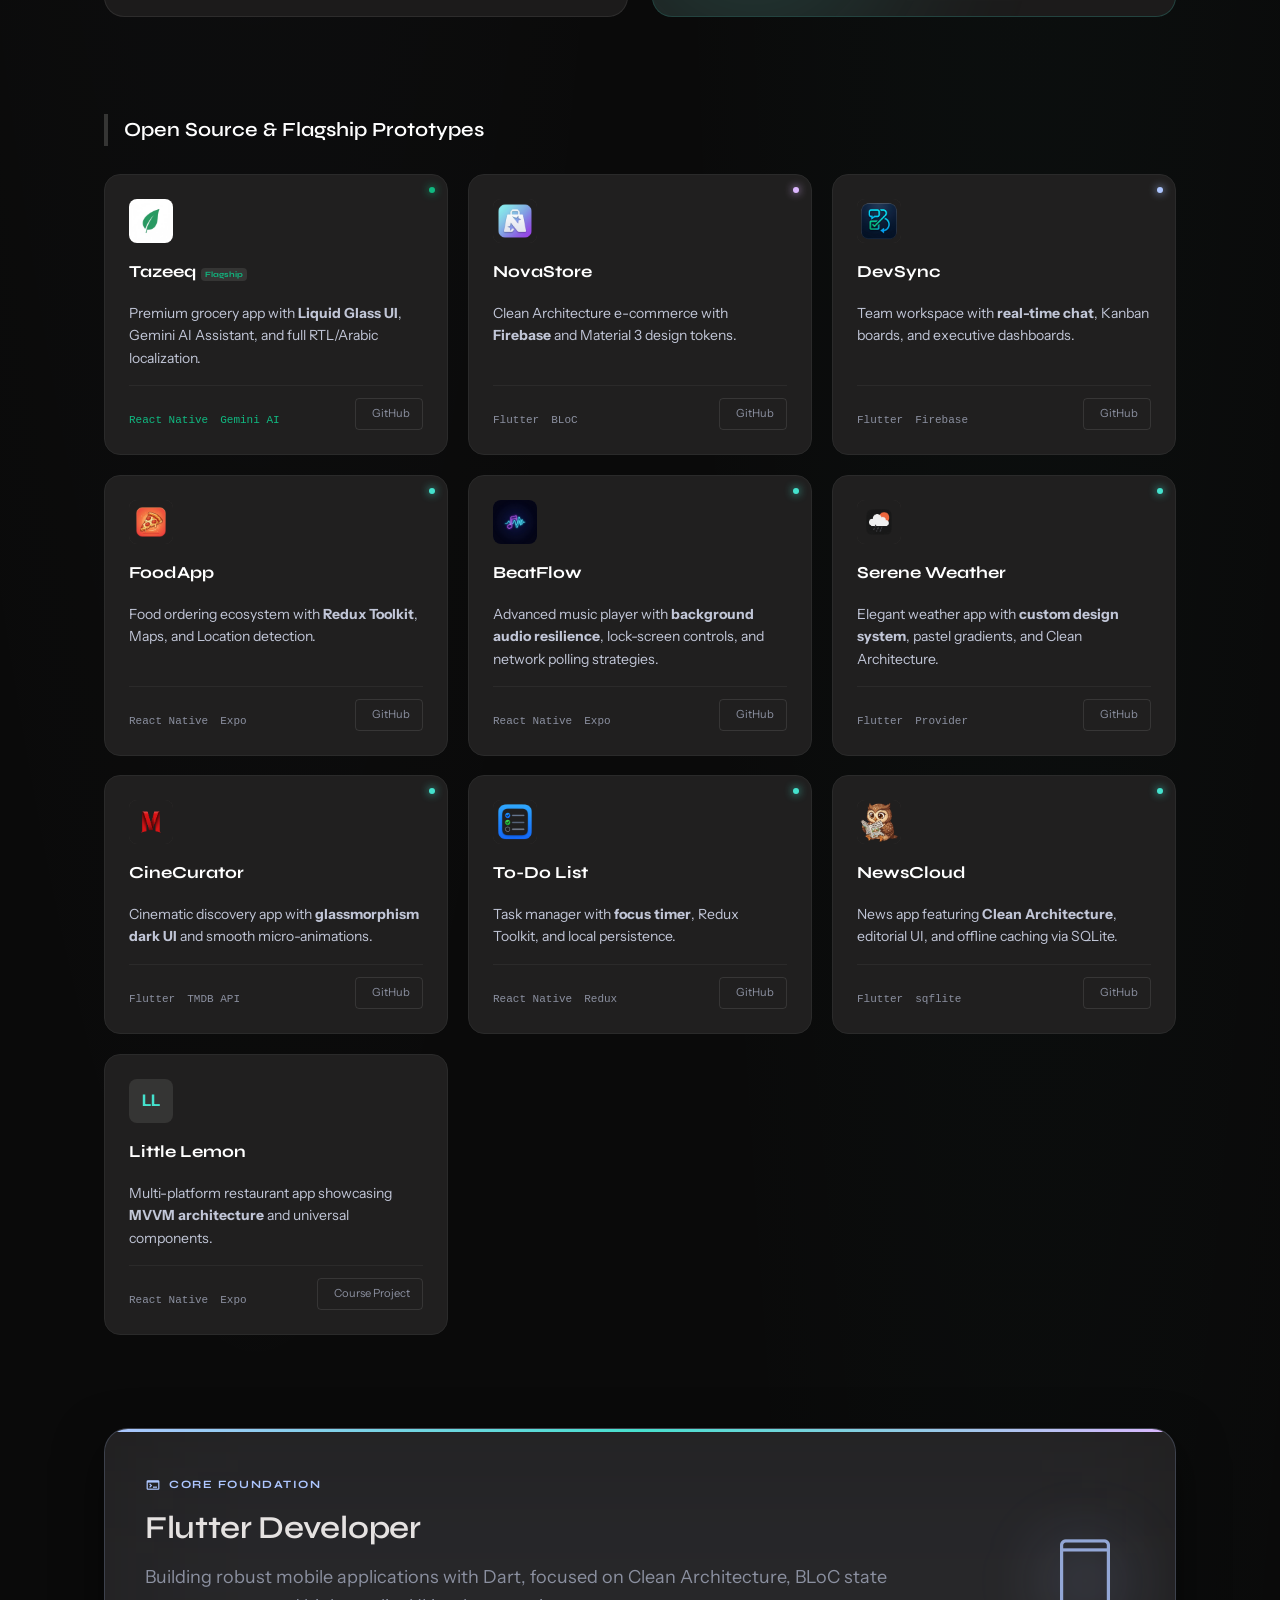
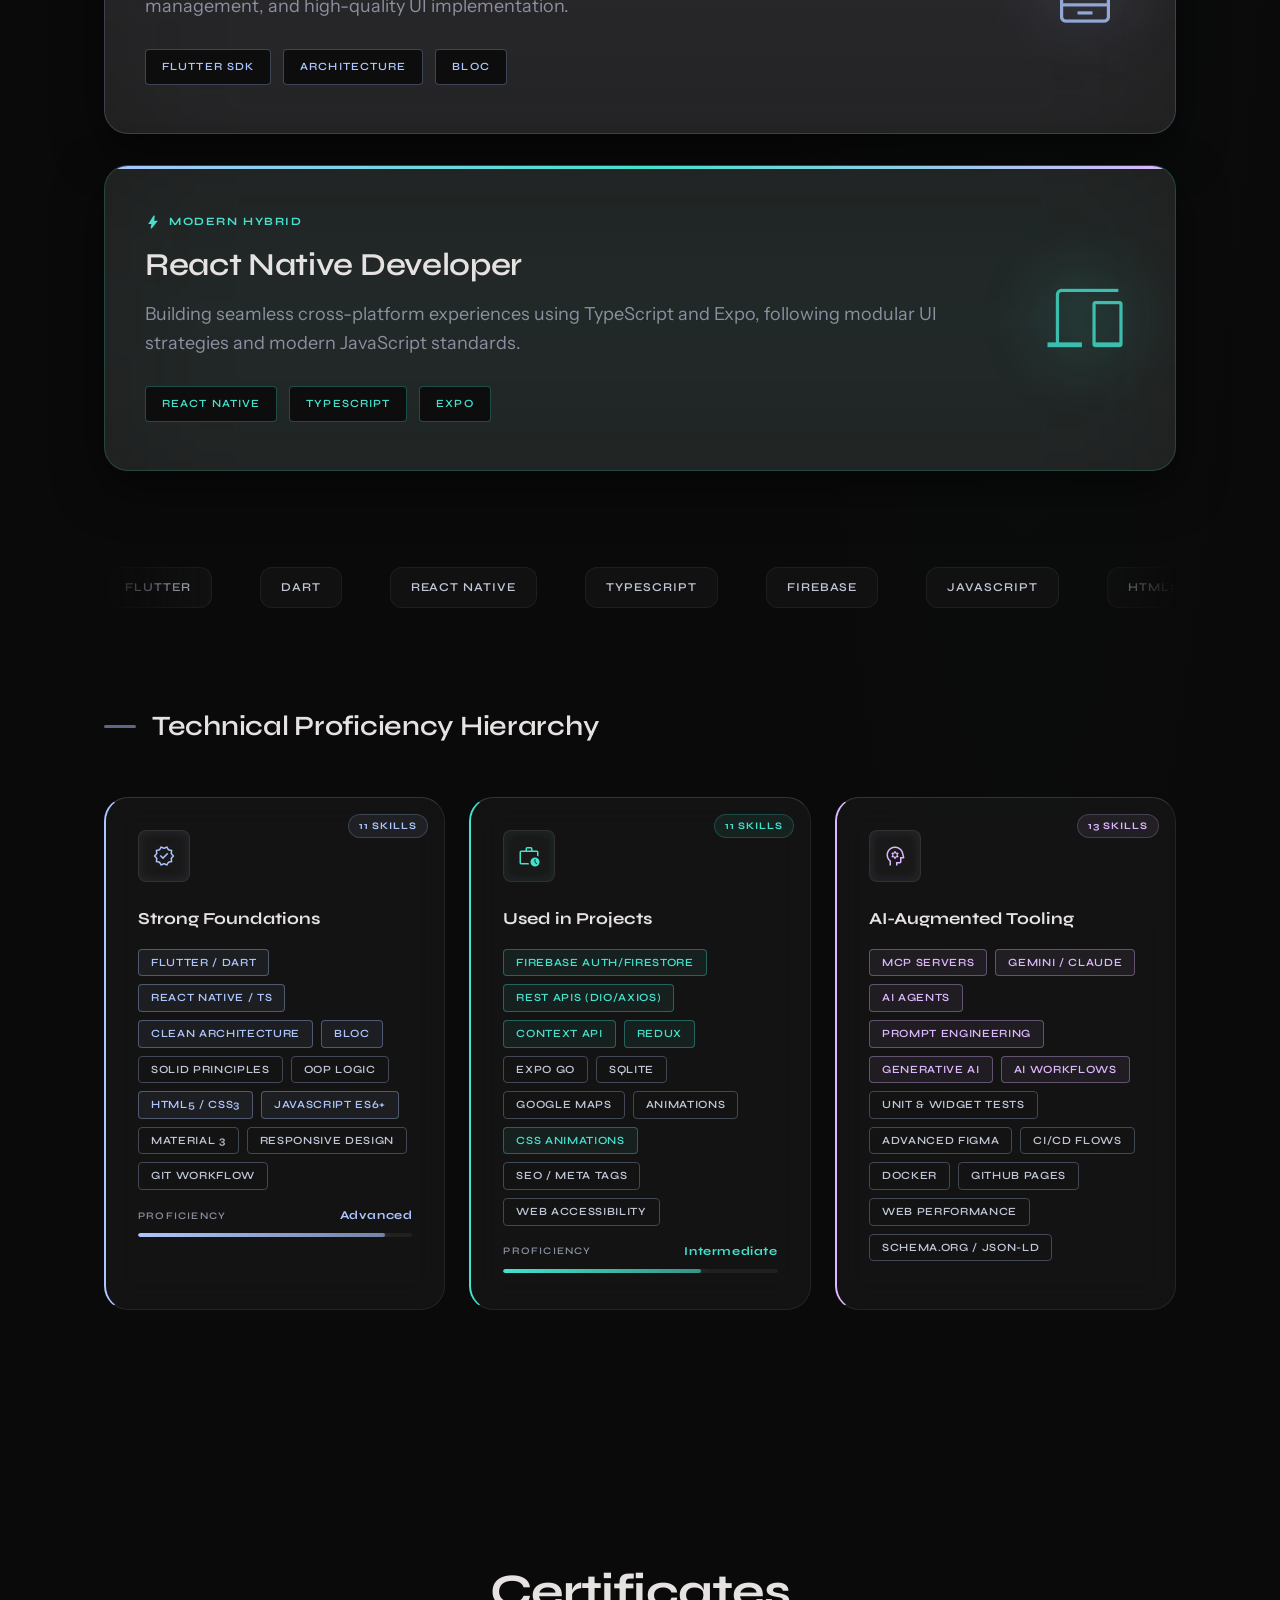
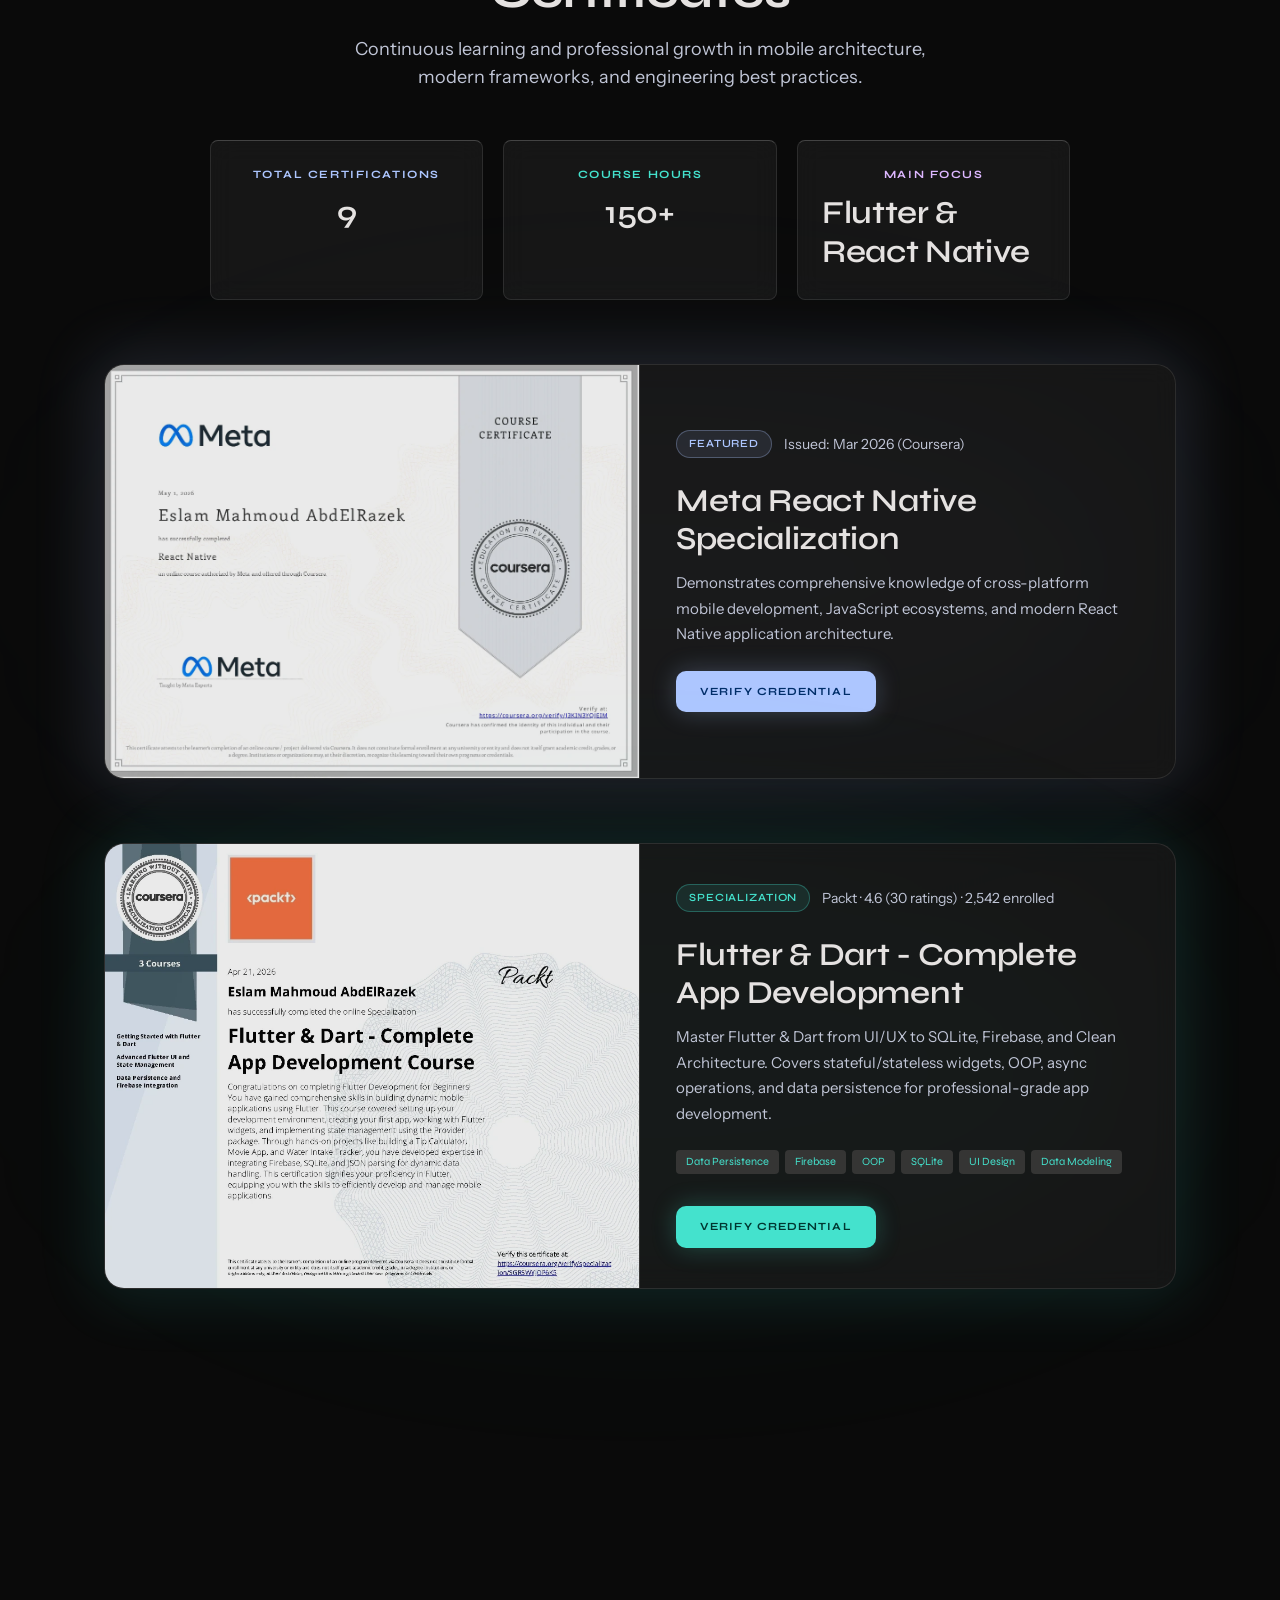
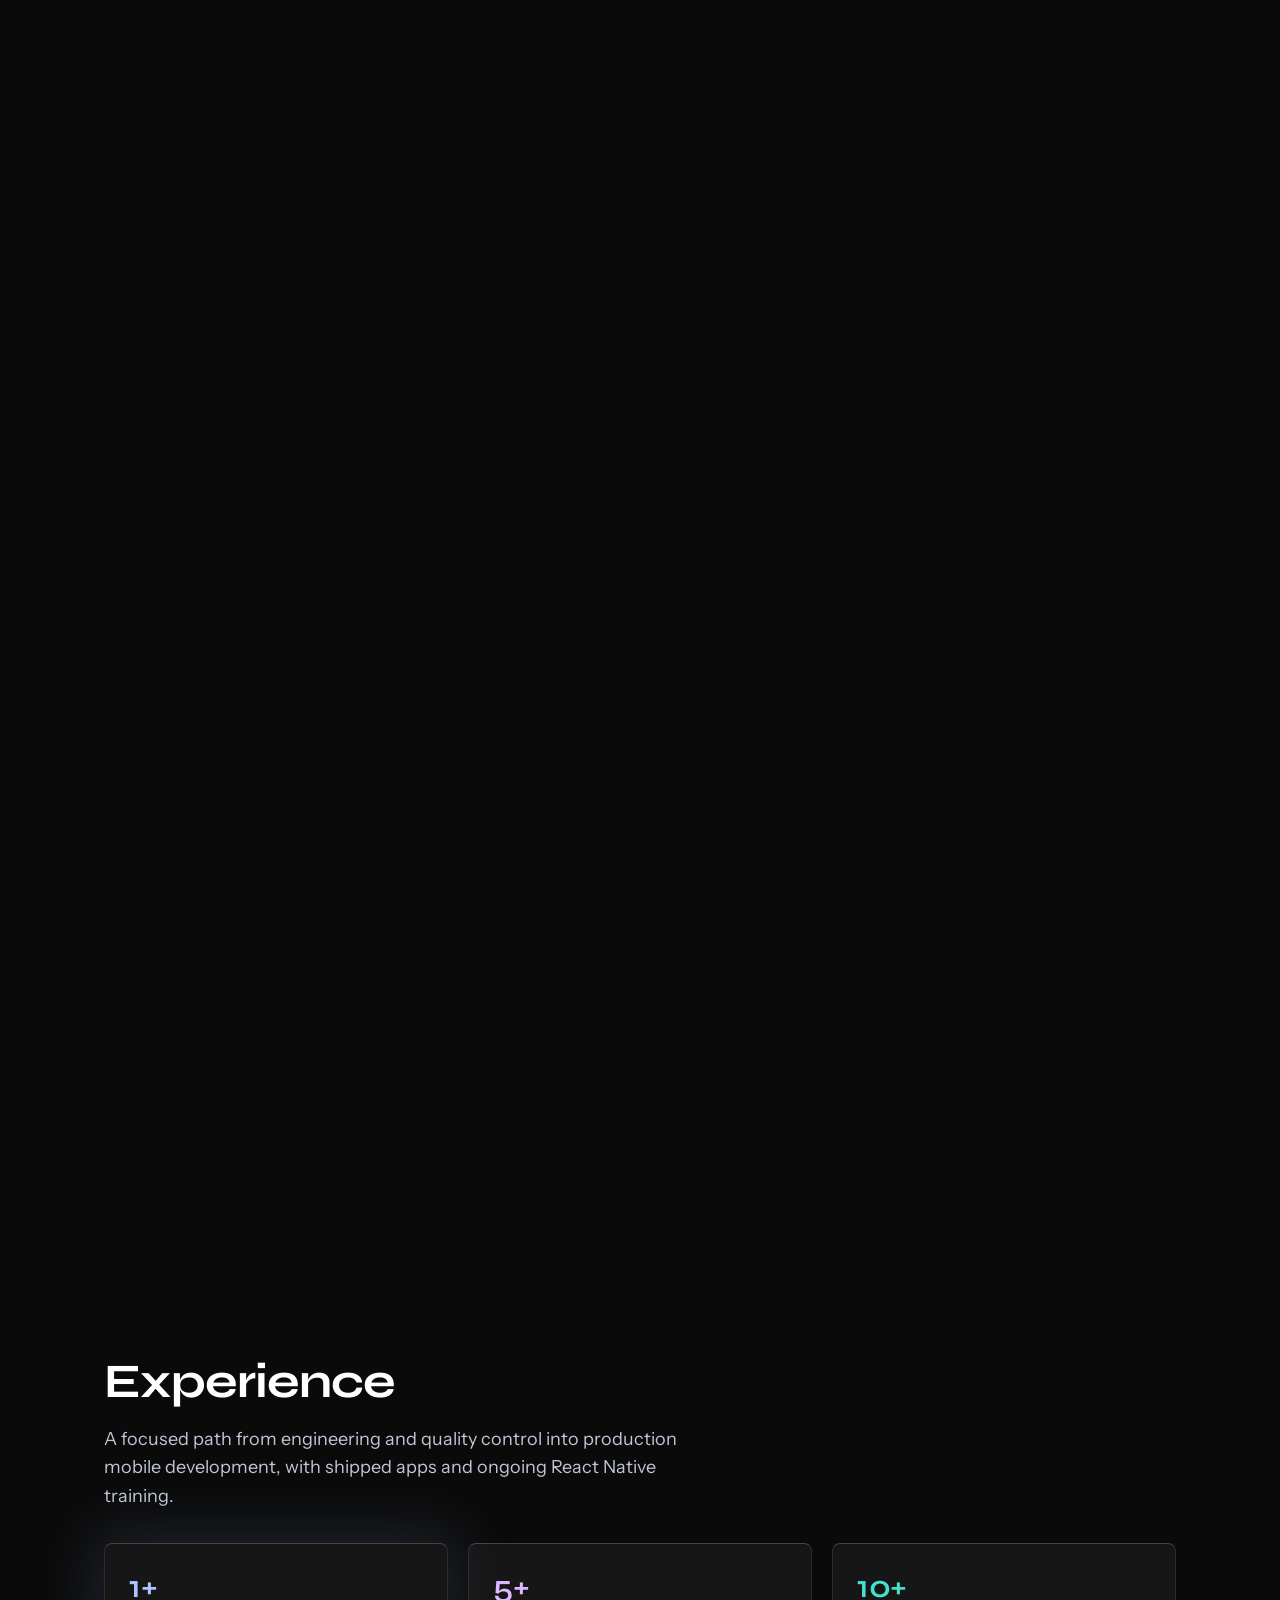
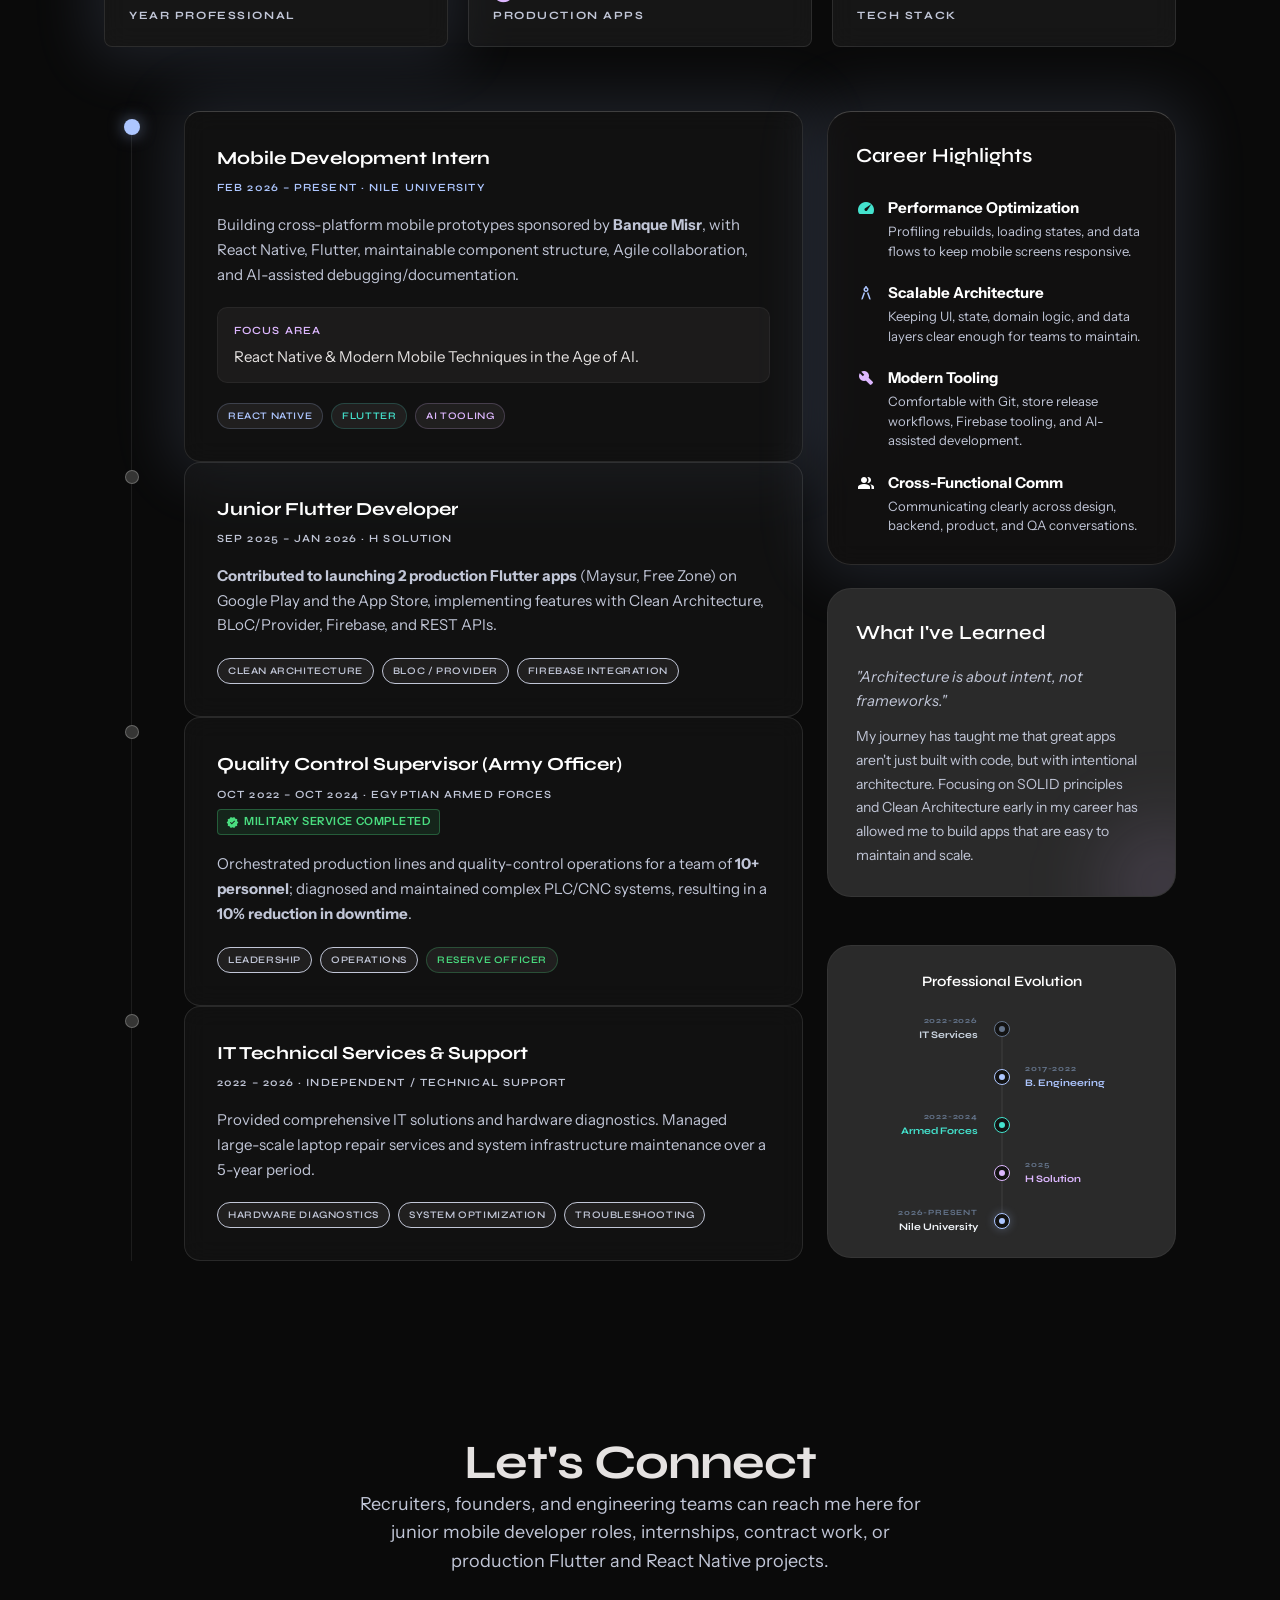
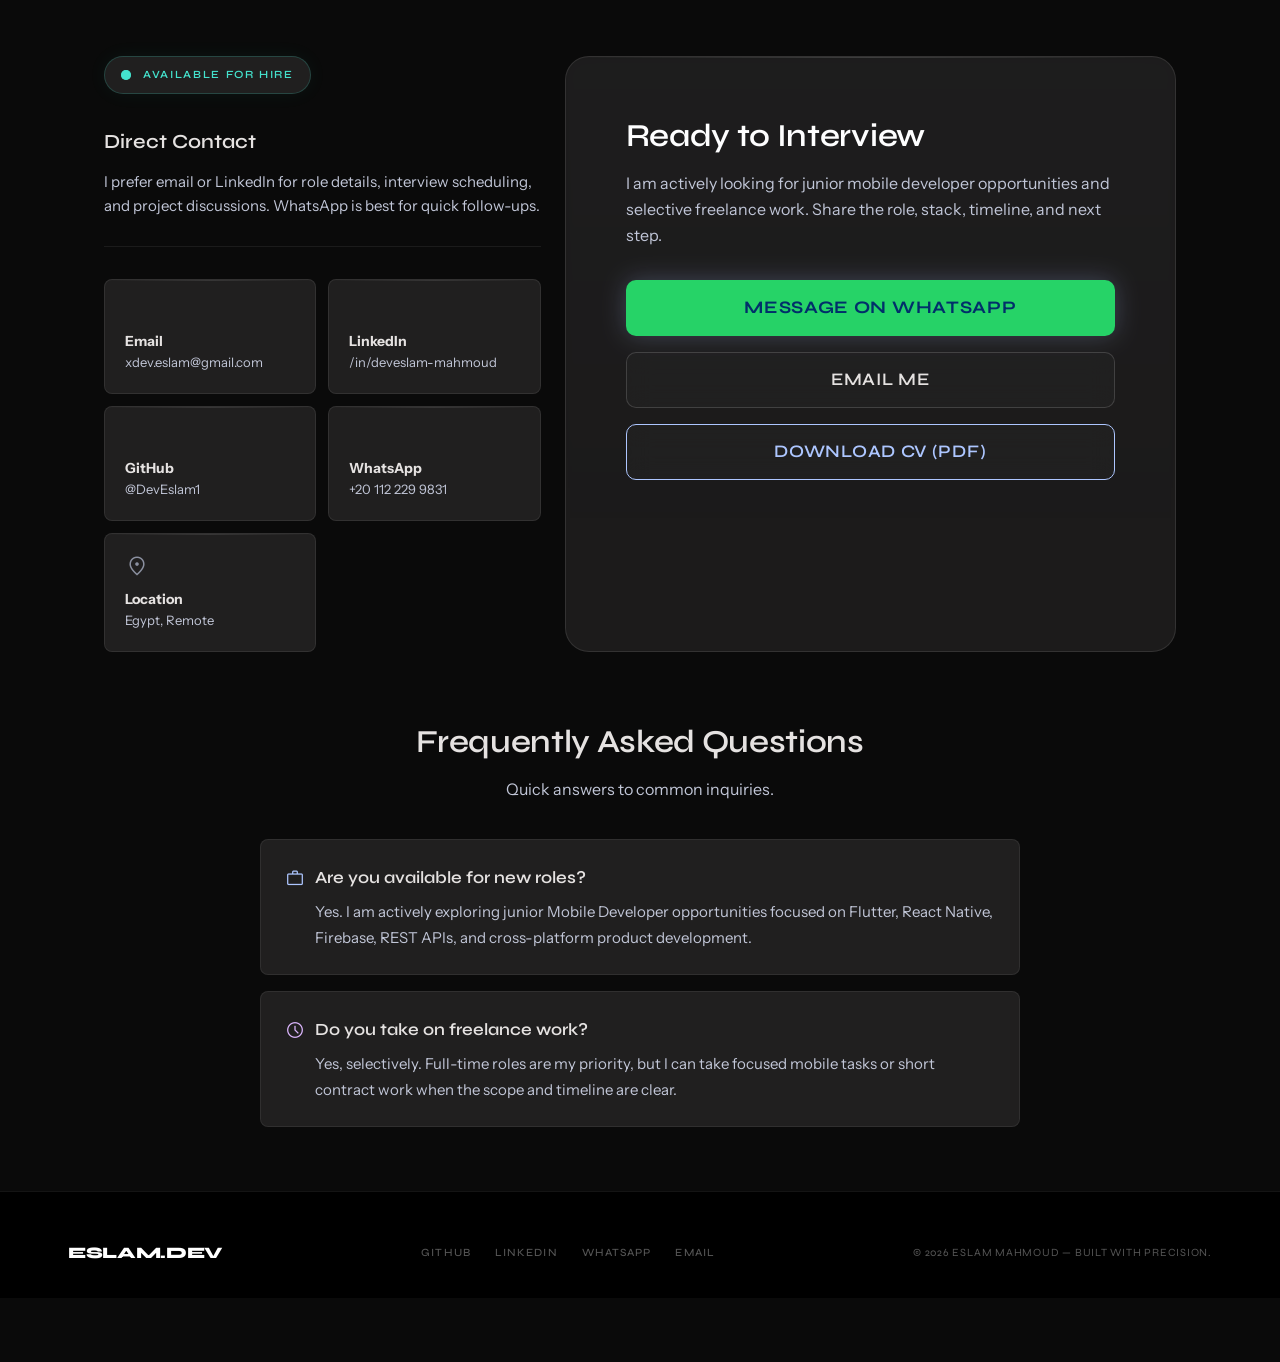
==== commit 04142b3d: "chore: update CV download link with version query parameter" ====
--- a/index.html
+++ b/index.html
@@ -522,7 +522,7 @@
                     <a href="#contact" class="hero-cta-btn">
                         Contact Me <span class="material-symbols-outlined">arrow_forward</span>
                     </a>
-                    <a href="./assets/Eslam_Mahmoud_CV.pdf" target="_blank" rel="noopener noreferrer" class="hero-cta-btn hero-cta-btn--secondary">
+                    <a href="./assets/Eslam_Mahmoud_CV.pdf?v=2" target="_blank" rel="noopener noreferrer" class="hero-cta-btn hero-cta-btn--secondary">
                         Download CV <span class="material-symbols-outlined">file_download</span>
                     </a>
                 </div>
@@ -1892,7 +1892,7 @@
                Email Me
             </a>
 
-            <a href="./assets/Eslam_Mahmoud_CV.pdf" target="_blank" rel="noopener noreferrer" class="btn btn-glass" style="width:100%; justify-content:center; display:flex; align-items:center; height:56px; font-size:1.1rem; border-color:var(--clr-primary); color:var(--clr-primary)">
+            <a href="./assets/Eslam_Mahmoud_CV.pdf?v=2" target="_blank" rel="noopener noreferrer" class="btn btn-glass" style="width:100%; justify-content:center; display:flex; align-items:center; height:56px; font-size:1.1rem; border-color:var(--clr-primary); color:var(--clr-primary)">
                <i class="ph ph-file-pdf" style="margin-right:12px; font-size:24px;"></i>
                Download CV (PDF)
             </a>
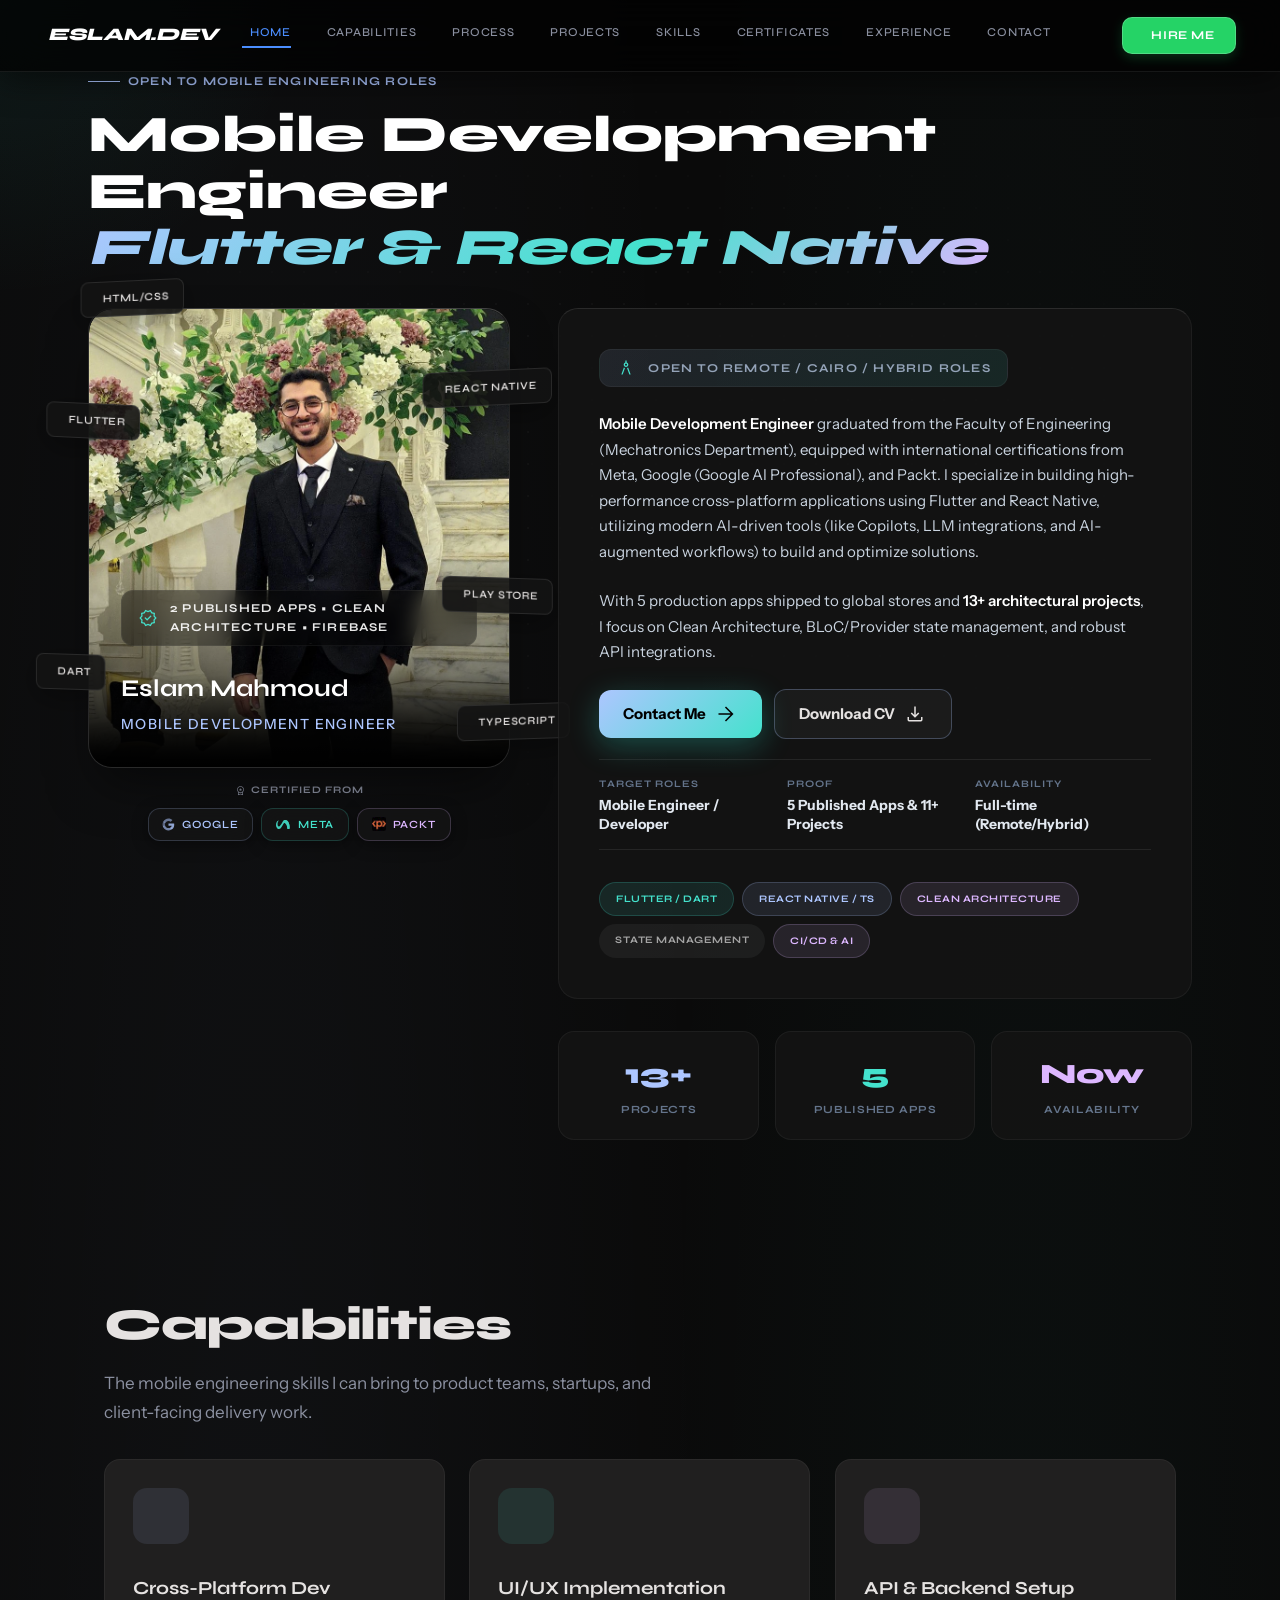
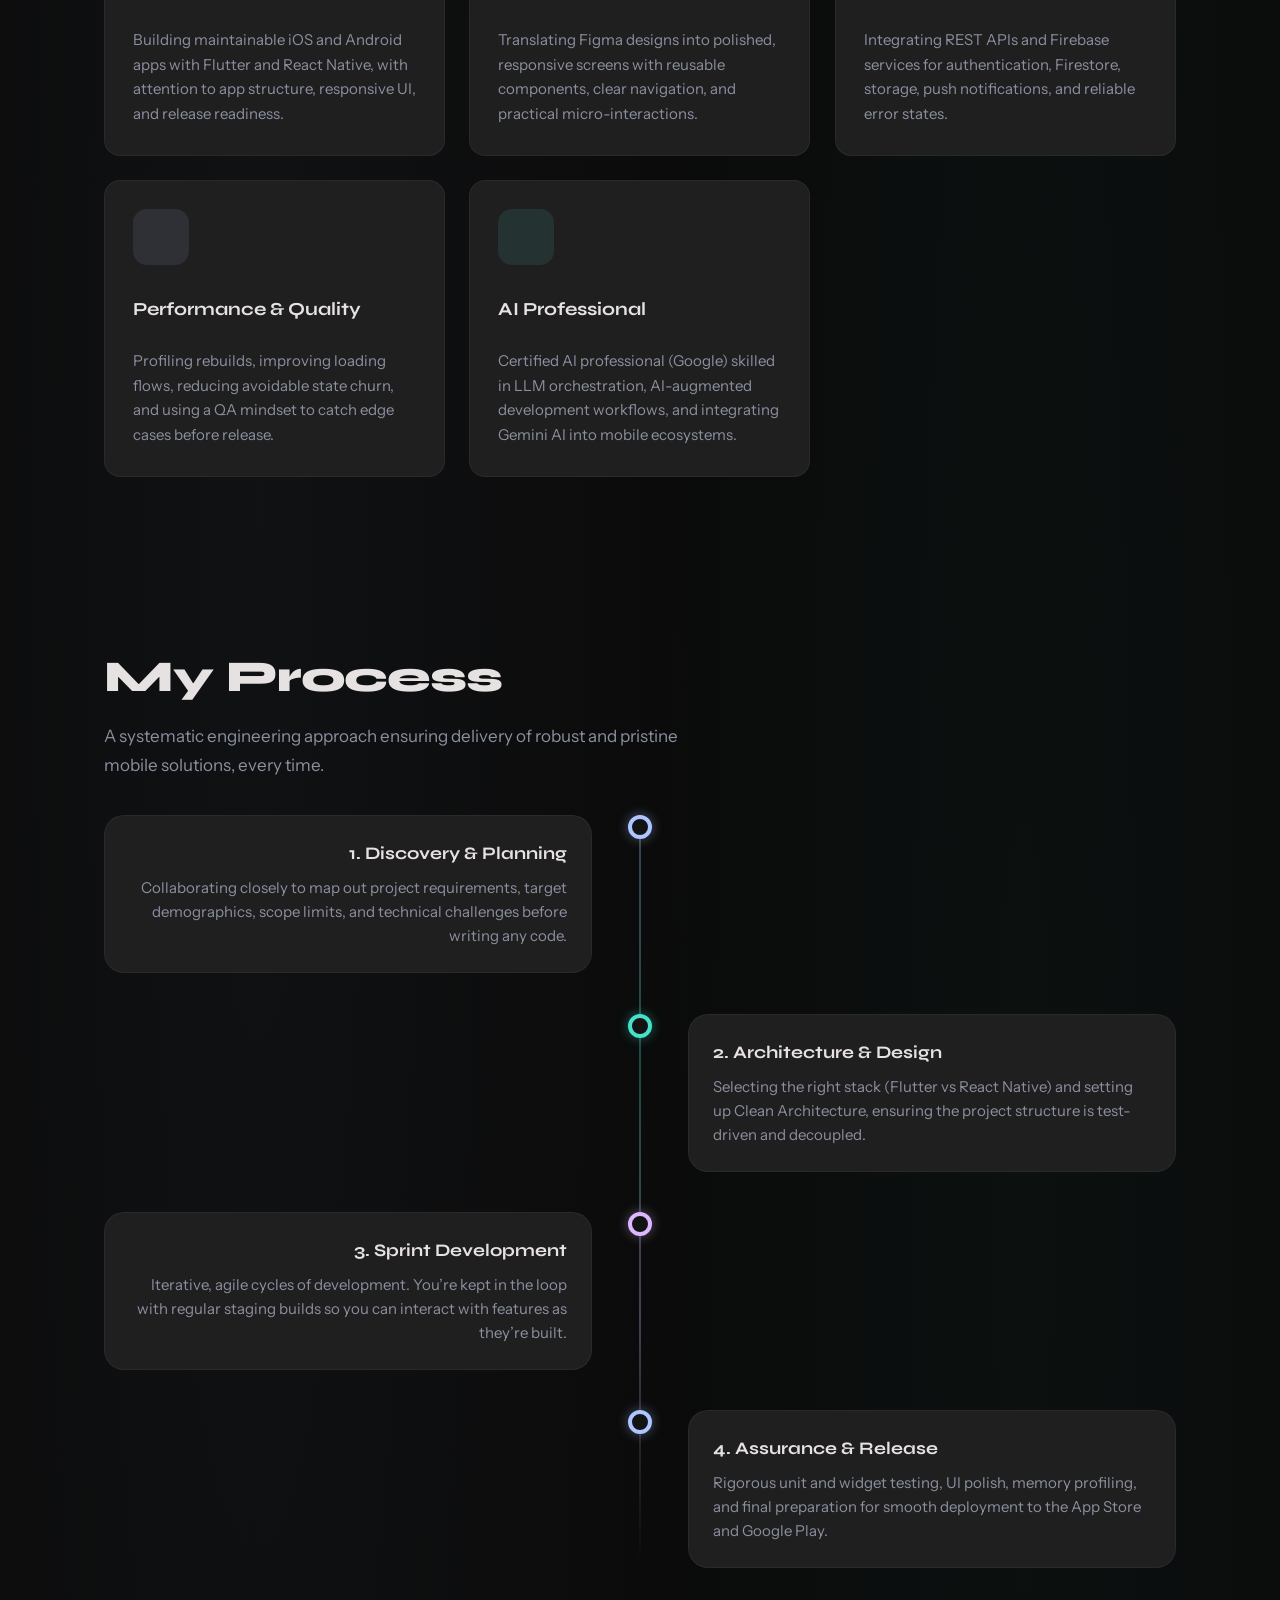
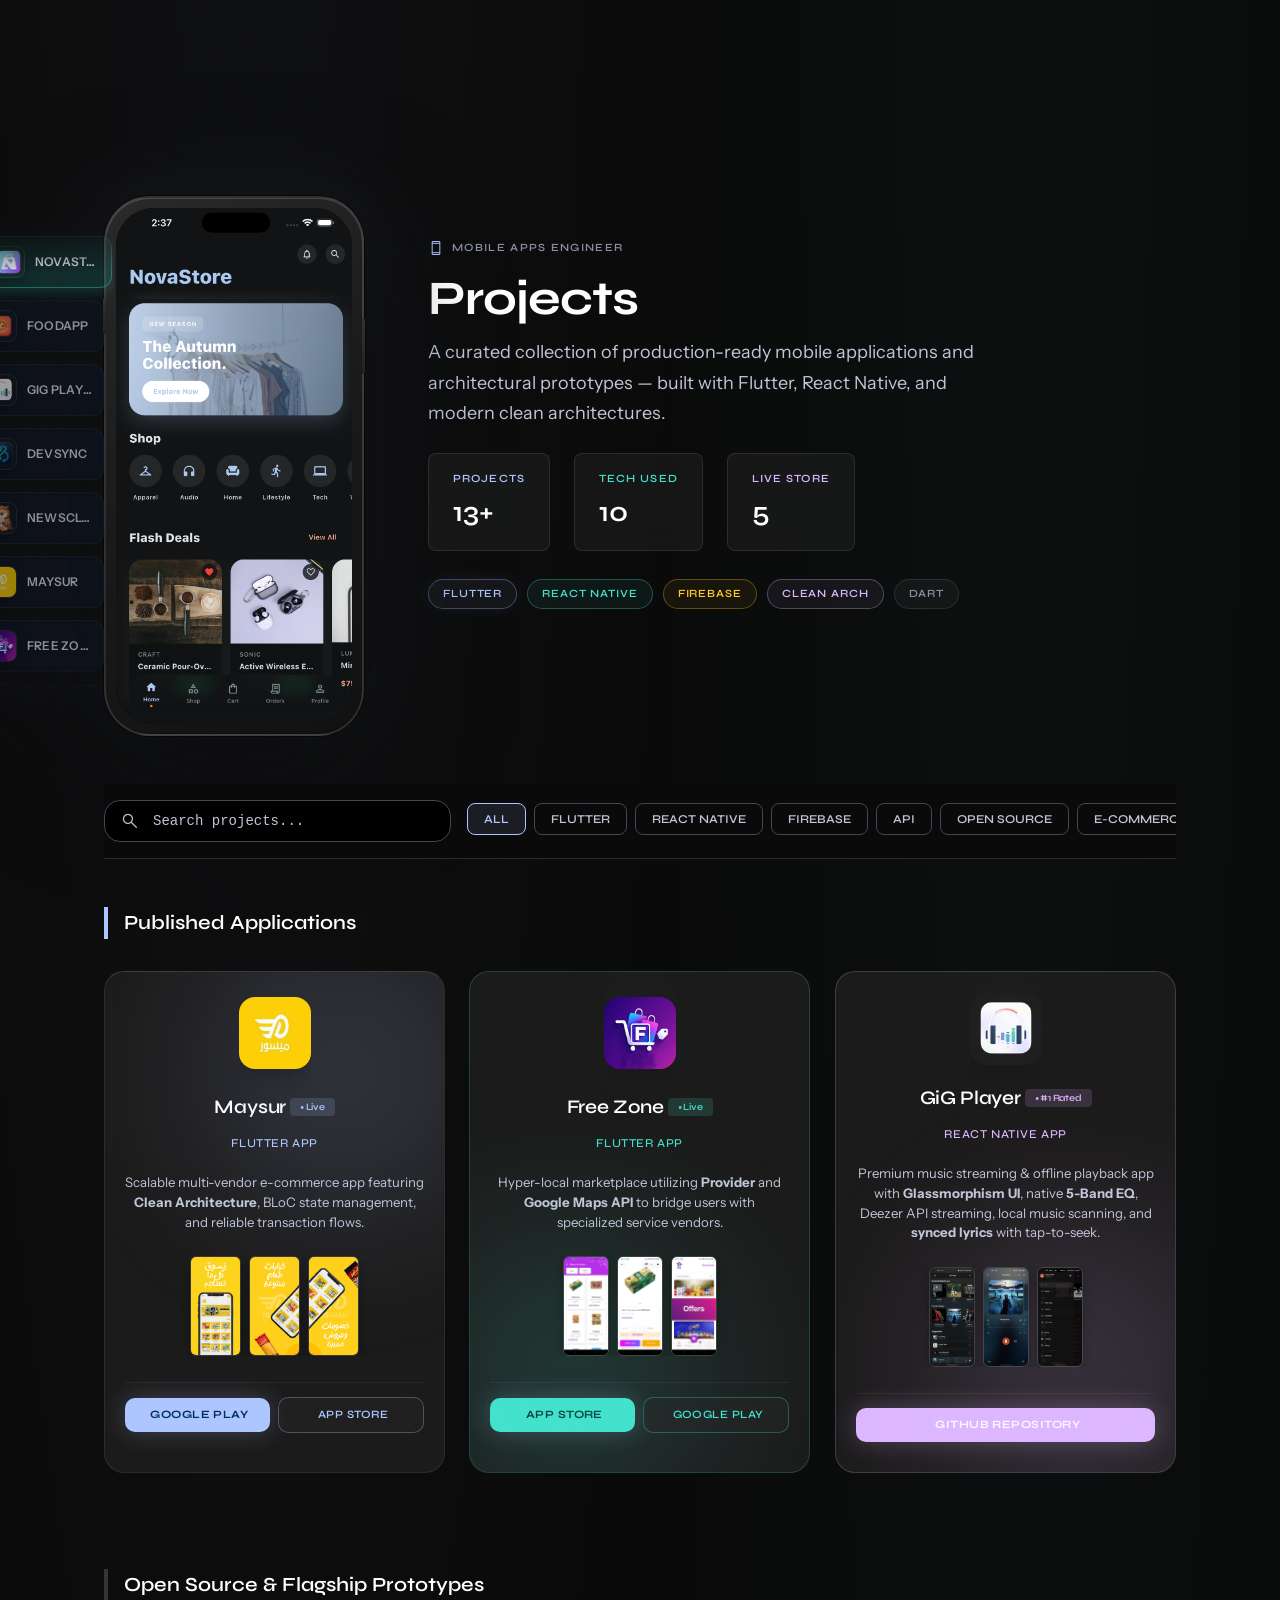
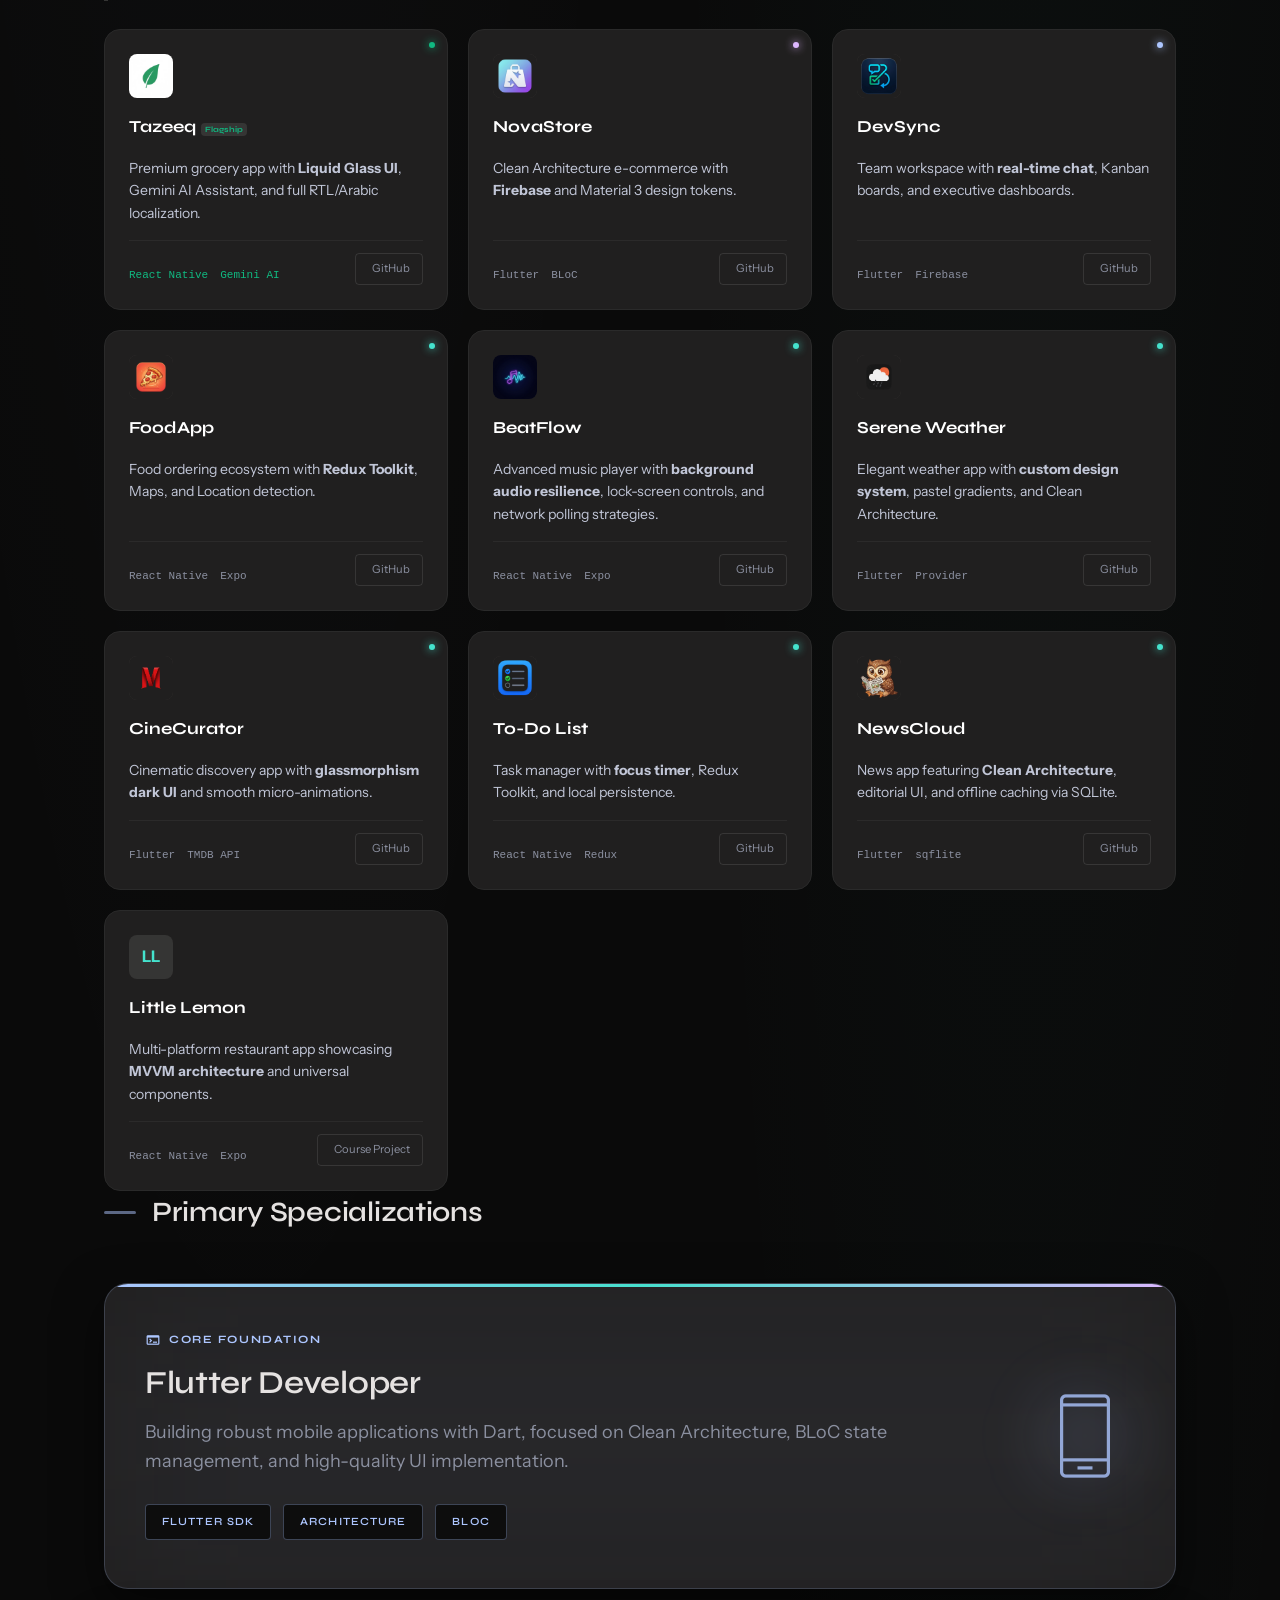
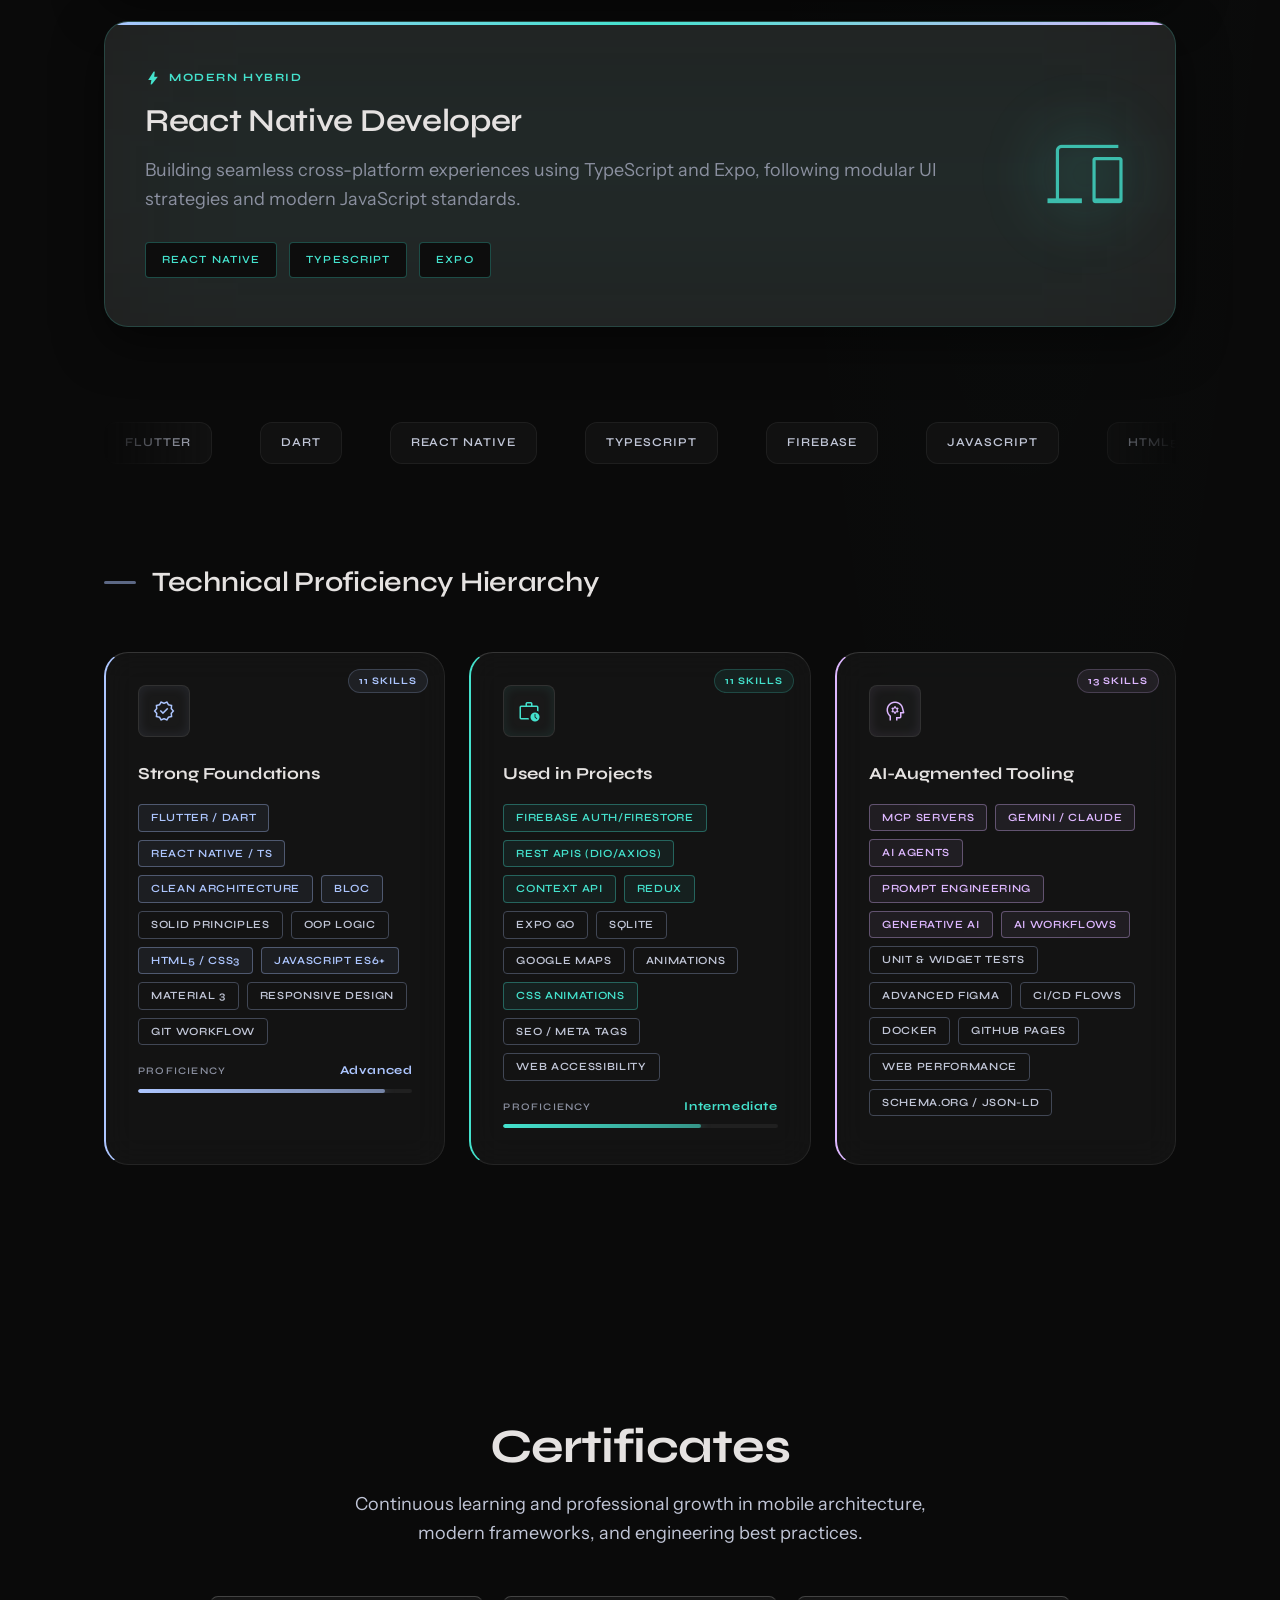
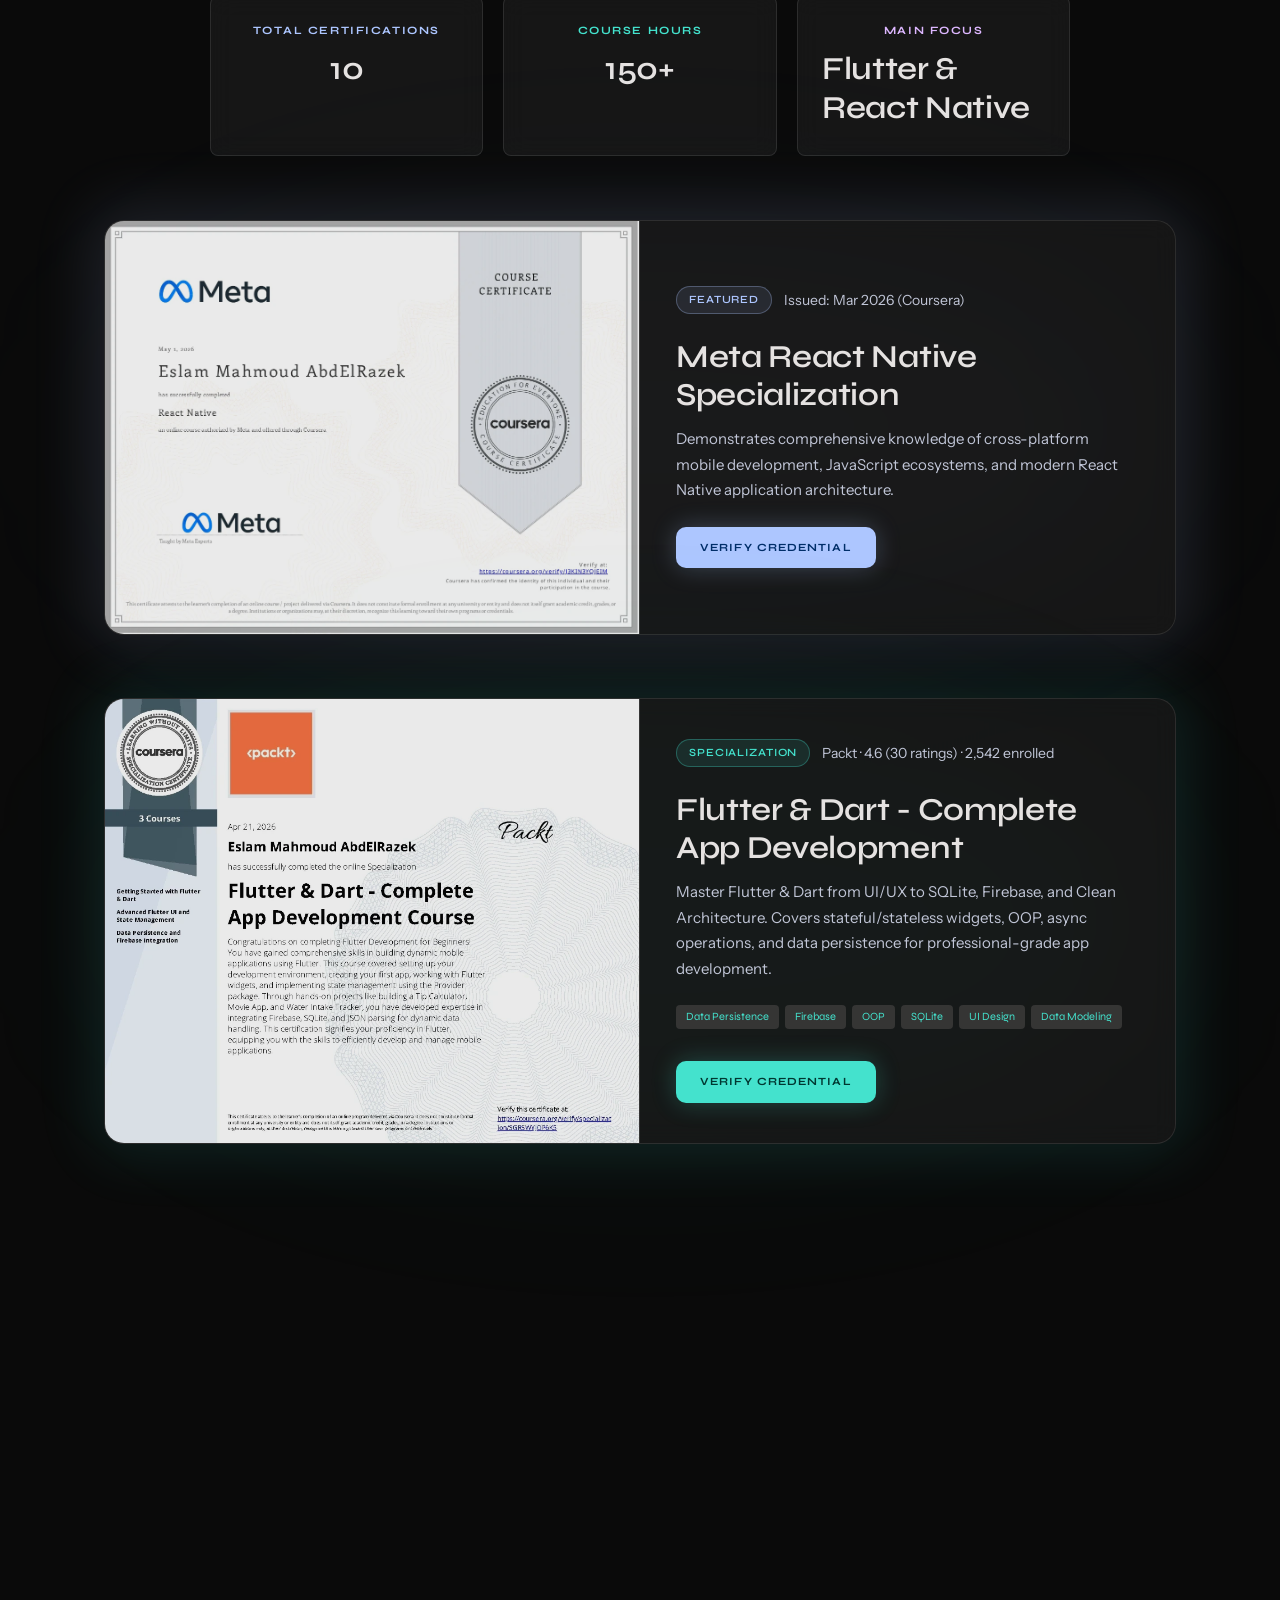
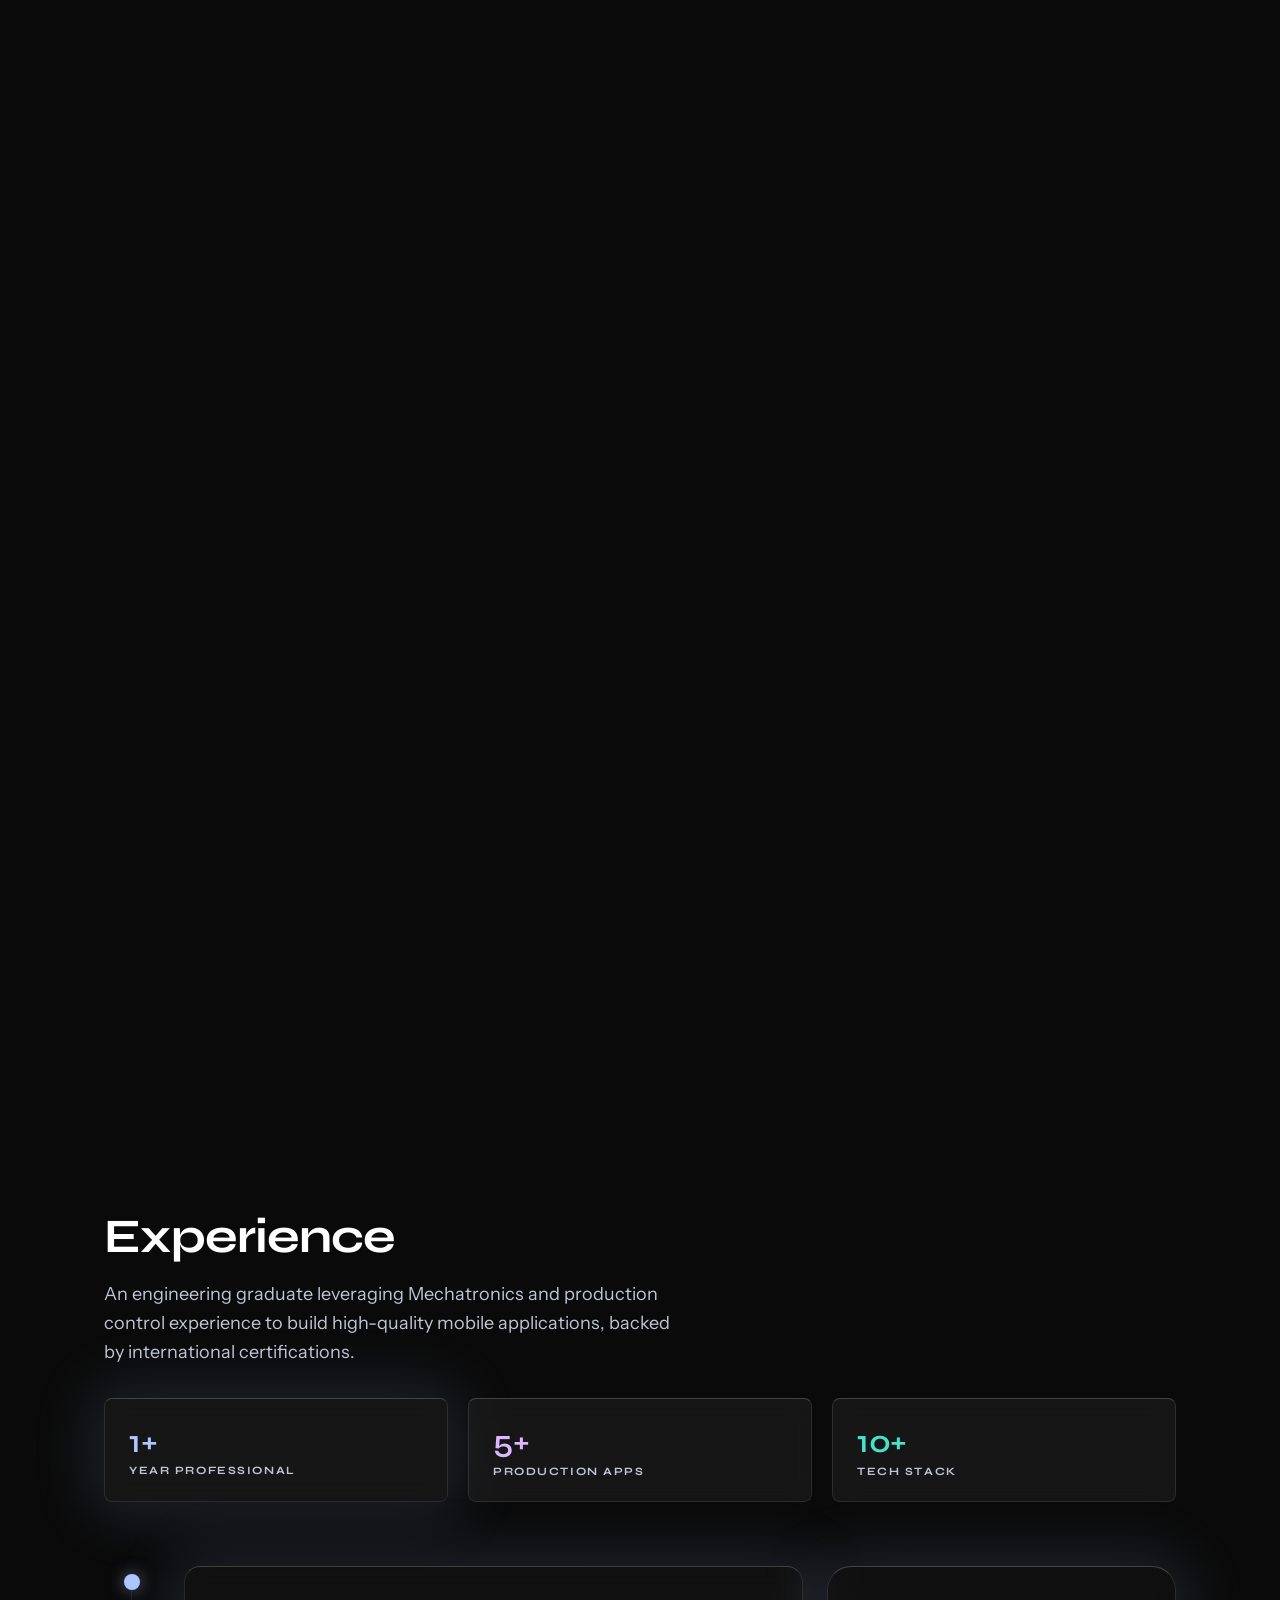
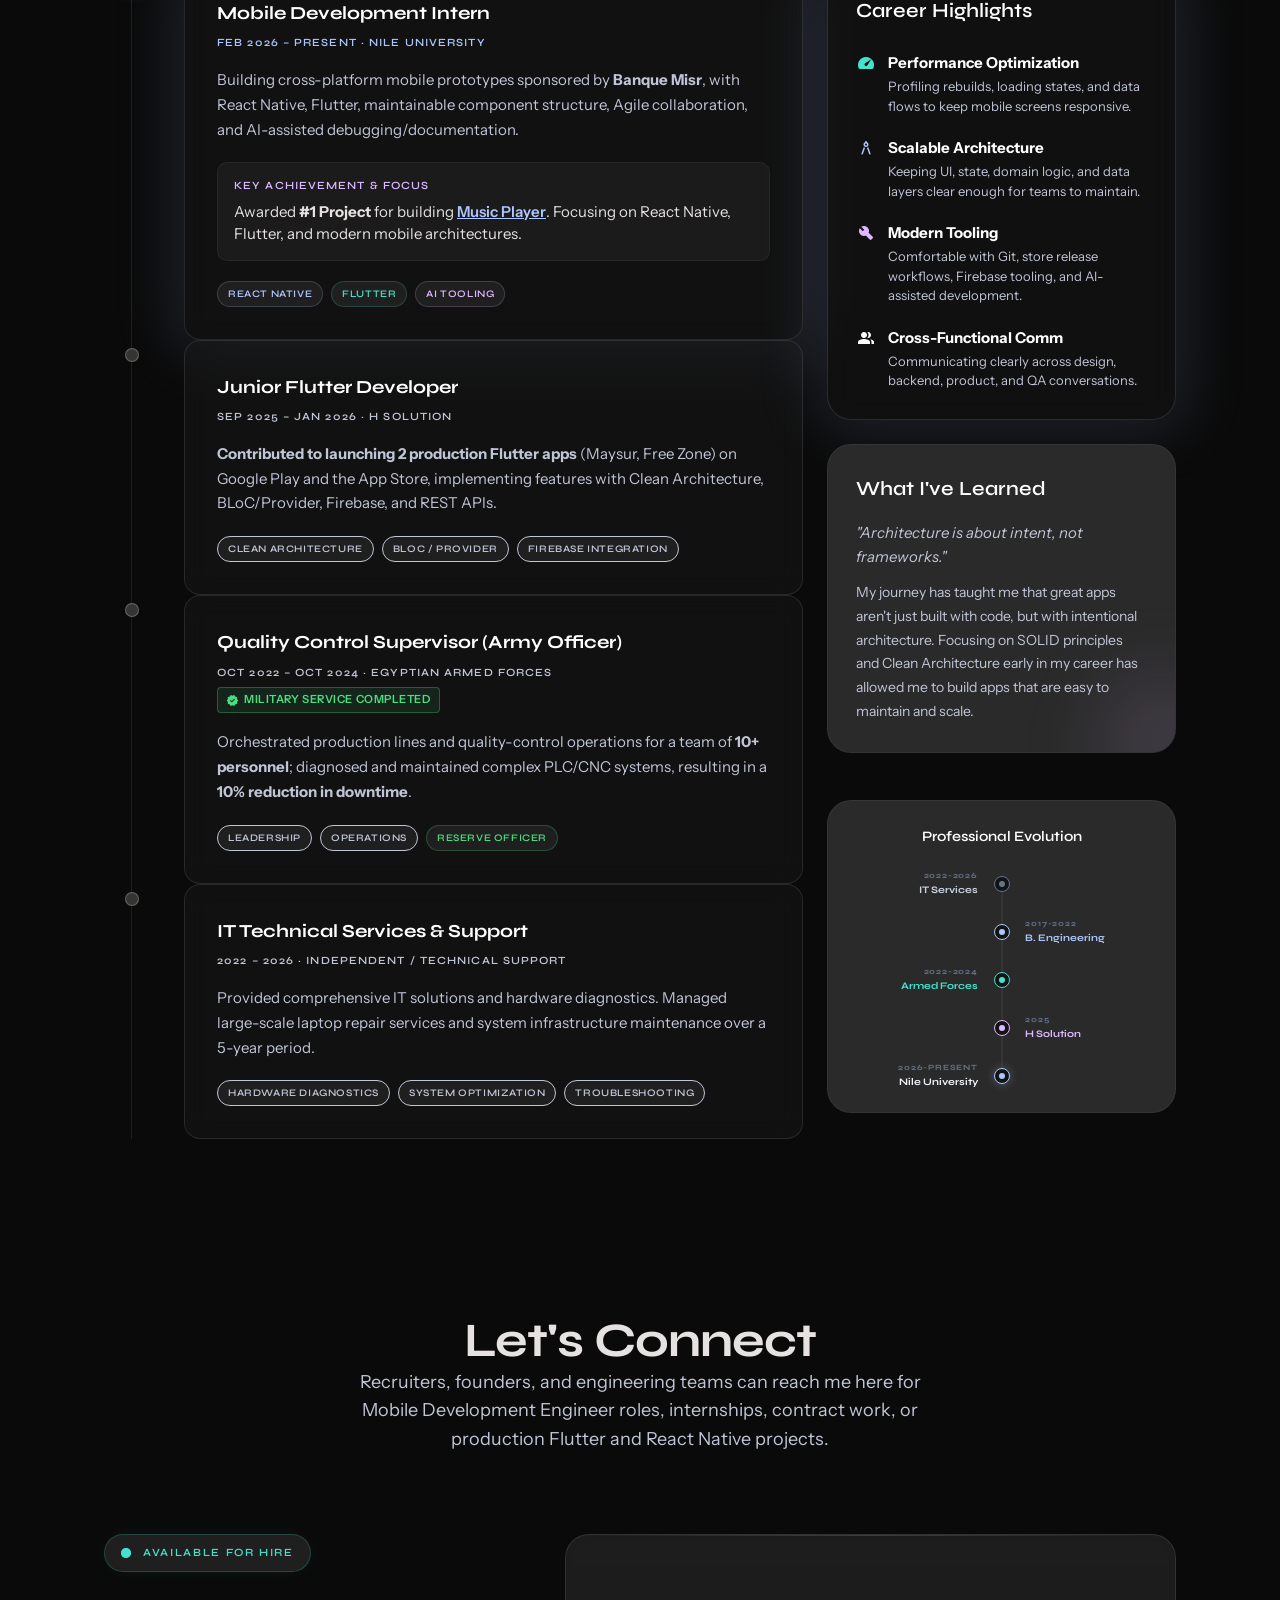
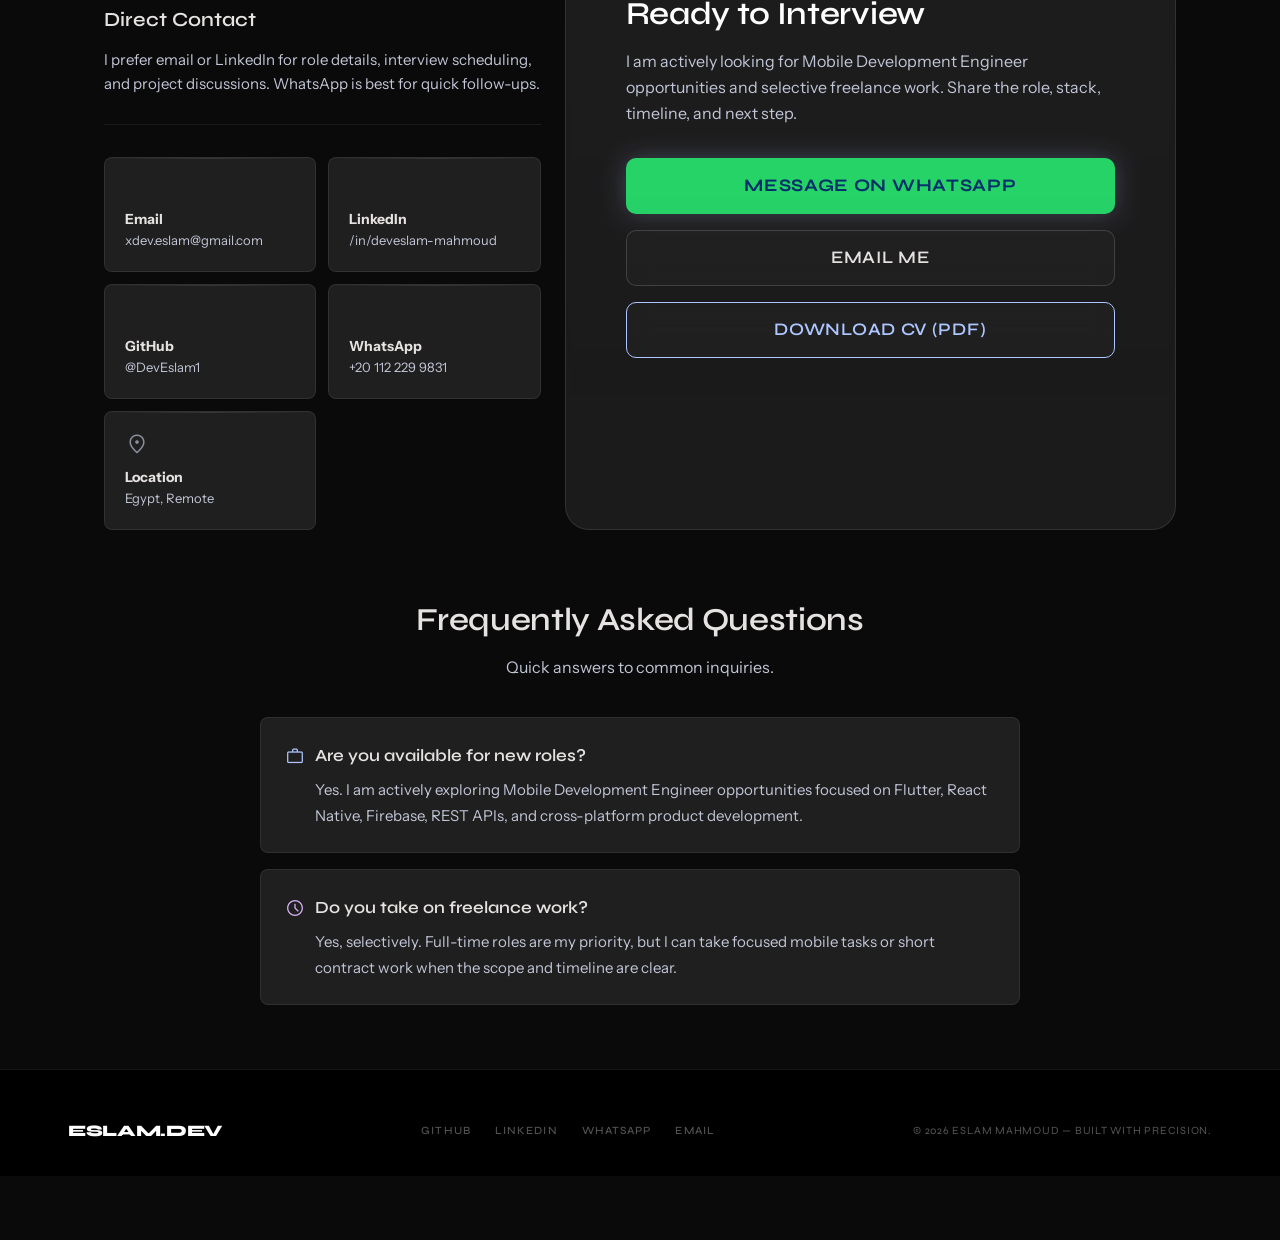
==== commit 425fcd65: "feat: add professional CV documents and include Gig Player project assets" ====
--- a/index.html
+++ b/index.html
@@ -3,10 +3,10 @@
 <head>
   <meta charset="UTF-8" />
   <meta name="viewport" content="width=device-width, initial-scale=1.0" />
-  <title>Eslam Mahmoud - Mobile Developer | Flutter & React Native</title>
-  <meta name="description" content="Portfolio of Eslam Mahmoud, a Mobile Developer building Flutter and React Native apps shipped to Google Play and the App Store. Open to mobile engineering roles." />
-  <meta name="keywords" content="Flutter Developer, React Native Developer, Mobile Developer, Mobile Engineer, Clean Architecture, Dart, TypeScript, Firebase" />
-  <meta property="og:title" content="Eslam Mahmoud - Mobile Developer | Flutter & React Native" />
+  <title>Eslam Mahmoud - Mobile Development Engineer | Flutter & React Native</title>
+  <meta name="description" content="Portfolio of Eslam Mahmoud, a Mobile Development Engineer building Flutter and React Native apps shipped to Google Play and the App Store. Open to mobile engineering roles." />
+  <meta name="keywords" content="Flutter Developer, React Native Developer, Mobile Development Engineer, Mobile Engineer, Clean Architecture, Dart, TypeScript, Firebase" />
+  <meta property="og:title" content="Eslam Mahmoud - Mobile Development Engineer | Flutter & React Native" />
   <meta property="og:description" content="Production-ready Flutter and React Native apps, clean architecture, Firebase, REST APIs, and store deployment experience." />
   <meta property="og:type" content="website" />
   <meta property="og:url" content="https://deveslam1.github.io/" />
@@ -14,7 +14,7 @@
   <meta property="og:image:width" content="1200" />
   <meta property="og:image:height" content="630" />
   <meta name="twitter:card" content="summary_large_image" />
-  <meta name="twitter:title" content="Eslam Mahmoud - Mobile Developer | Flutter & React Native" />
+  <meta name="twitter:title" content="Eslam Mahmoud - Mobile Development Engineer | Flutter & React Native" />
   <meta name="twitter:description" content="Flutter and React Native developer with shipped mobile apps on Google Play and the App Store." />
   <meta name="twitter:image" content="https://deveslam1.github.io/assets/my-photo_edited.webp" />
   <meta name="twitter:url" content="https://deveslam1.github.io/" />
@@ -271,13 +271,13 @@
     "@type": "Person",
     "name": "Eslam Mahmoud",
     "url": "https://deveslam1.github.io/",
-    "jobTitle": "Mobile Developer - Flutter & React Native",
+    "jobTitle": "Mobile Development Engineer - Flutter & React Native",
     "sameAs": [
       "https://github.com/DevEslam1",
       "https://www.linkedin.com/in/deveslam-mahmoud/"
     ],
-    "knowsAbout": ["Flutter", "React Native", "Dart", "TypeScript", "Clean Architecture", "Mobile Development"],
-    "description": "Mobile Developer building Flutter and React Native apps with clean architecture, Firebase, REST APIs, and store deployment experience."
+    "knowsAbout": ["Flutter", "React Native", "Dart", "TypeScript", "Clean Architecture", "Mobile Development", "AI-Driven Development", "Gemini AI", "LLM Integration", "Prompt Engineering"],
+    "description": "Mobile Development Engineer building Flutter and React Native apps with clean architecture, Firebase, REST APIs, store deployment experience, and modern AI development workflows."
   }
   </script>
   <style>
@@ -329,11 +329,115 @@
       50% { transform: scale(1.5); opacity: 0.5; }
       100% { transform: scale(1); opacity: 1; }
     }
-    .case-study-card__visual img {
-      transition: transform 0.6s var(--tr-slow);
-    }
     .case-study-card:hover .case-study-card__visual img {
       transform: translateY(-5px) rotateY(-2deg);
+    }
+    /* Shorter and more compact Published App Cards styling overrides */
+    .case-study-card__visual {
+      padding: 16px 0 !important;
+    }
+    .case-study-card__visual img {
+      width: 72px !important;
+      height: 72px !important;
+      border-radius: 16px !important;
+    }
+    .case-study-card__main {
+      padding: 0 20px 20px 20px !important;
+      gap: 14px !important;
+    }
+    .case-study-card h2.text-h2 {
+      margin-bottom: 2px !important;
+      font-size: 1.2rem !important;
+    }
+    .case-study-meta {
+      font-size: 0.75rem !important;
+    }
+    .case-study-details {
+      margin-top: 6px !important;
+    }
+    .case-study-section p {
+      font-size: 0.825rem !important;
+      line-height: 1.5 !important;
+    }
+    .case-study-actions {
+      margin-top: 12px !important;
+      padding-top: 14px !important;
+      gap: 8px !important;
+      justify-content: center !important;
+    }
+    .case-study-actions a.btn {
+      font-size: 0.7rem !important;
+      padding: 8px 12px !important;
+    }
+
+    .project-screenshots-wrapper {
+      position: relative;
+      width: 100%;
+      margin-top: 10px;
+    }
+    .project-screenshots {
+      display: flex;
+      gap: 8px;
+      justify-content: center;
+      overflow-x: auto;
+      width: 100%;
+      -webkit-overflow-scrolling: touch;
+      scrollbar-width: none !important; /* Firefox */
+      -ms-overflow-style: none !important;  /* IE/Edge */
+    }
+    .project-screenshots::-webkit-scrollbar {
+      display: none !important; /* Chrome/Safari */
+    }
+    .project-screenshots img {
+      height: 100px !important; /* Shorter card visual height */
+      flex-shrink: 0;
+      border-radius: 6px;
+      border: 1px solid rgba(255, 255, 255, 0.12);
+      box-shadow: 0 4px 10px rgba(0, 0, 0, 0.25);
+      transition: transform 0.3s ease;
+    }
+    .project-screenshots img:hover {
+      transform: scale(1.02);
+    }
+    .screenshots-arrow {
+      position: absolute;
+      top: 50%;
+      transform: translateY(-50%);
+      width: 22px;
+      height: 22px;
+      border-radius: 50%;
+      background: rgba(15, 15, 15, 0.6);
+      backdrop-filter: blur(8px);
+      -webkit-backdrop-filter: blur(8px);
+      border: 1px solid rgba(255, 255, 255, 0.2);
+      display: flex;
+      align-items: center;
+      justify-content: center;
+      color: #fff;
+      font-size: 14px;
+      line-height: 1;
+      font-weight: bold;
+      pointer-events: auto; /* Clickable */
+      cursor: pointer;
+      box-shadow: 0 2px 8px rgba(0, 0, 0, 0.5);
+      z-index: 5;
+      opacity: 0.6;
+      transition: opacity 0.3s ease, background 0.3s ease, border-color 0.3s ease, transform 0.2s ease;
+    }
+    .screenshots-arrow:hover {
+      opacity: 1;
+      background: rgba(30, 30, 30, 0.85);
+      border-color: rgba(255, 255, 255, 0.4);
+      transform: translateY(-50%) scale(1.1);
+    }
+    .screenshots-arrow:active {
+      transform: translateY(-50%) scale(0.95);
+    }
+    .screenshots-arrow--left {
+      left: 4px;
+    }
+    .screenshots-arrow--right {
+      right: 4px;
     }
   </style>
 </head>
@@ -421,7 +525,7 @@
                 Open to mobile engineering roles
             </div>
             <h1 class="hero-bento__headline">
-                Mobile Developer <br><span class="hero-bento__headline-accent">Flutter &amp;<br class="hero-mobile-break"> React Native</span>
+                Mobile Development Engineer <br><span class="hero-bento__headline-accent">Flutter &amp;<br class="hero-mobile-break"> React Native</span>
             </h1>
         </div>
     </header>
@@ -458,7 +562,7 @@
                 <span>Play Store</span>
             </div>
             <div class="hero-bento__image-panel">
-                <img src="./assets/my-photo_edited.webp" alt="Eslam Mahmoud - Flutter and React Native Developer" class="hero-bento__profile-img" fetchpriority="high" width="460" height="460" />
+                <img src="./assets/my-photo_edited.webp" alt="Eslam Mahmoud - Flutter and React Native Mobile Development Engineer" class="hero-bento__profile-img" fetchpriority="high" width="460" height="460" />
                 
                 <div class="hero-bento__image-overlay">
                     <div class="hero-bento__ach-badge">
@@ -466,7 +570,7 @@
                         <span class="hero-bento__ach-text">2 Published Apps &bull; Clean Architecture &bull; Firebase</span>
                     </div>
                     <div class="hero-bento__name">Eslam Mahmoud</div>
-                    <div class="hero-bento__role">Mobile Developer</div>
+                    <div class="hero-bento__role">Mobile Development Engineer</div>
                 </div>
             </div>
 
@@ -511,7 +615,7 @@
 
                 <div class="hero-bento__bio-body">
                     <p>
-                        <strong>Mobile Developer</strong> with a Mechatronics Engineering background and professional certifications from Meta and Google. I specialize in building high-performance cross-platform applications using Flutter and React Native.
+                        <strong>Mobile Development Engineer</strong> graduated from the Faculty of Engineering (Mechatronics Department), equipped with international certifications from Meta, Google (Google AI Professional), and Packt. I specialize in building high-performance cross-platform applications using Flutter and React Native, utilizing modern AI-driven tools (like Copilots, LLM integrations, and AI-augmented workflows) to build and optimize solutions.
                     </p>
                     <p>
                         With 5 production apps shipped to global stores and <strong>13+ architectural projects</strong>, I focus on Clean Architecture, BLoC/Provider state management, and robust API integrations.
@@ -764,7 +868,7 @@
     <section aria-label="Deep-dive Case Studies" class="reveal" id="projectsContent">
       <p class="featured-label">Published Applications</p>
 
-      <div style="display: grid; grid-template-columns: repeat(auto-fit, minmax(400px, 1fr)); gap: 24px; margin-bottom: 48px;">
+      <div style="display: grid; grid-template-columns: repeat(auto-fit, minmax(320px, 1fr)); gap: 24px; margin-bottom: 48px;">
         <!-- Case Study: Maysur (Production) -->
         <article class="case-study-card interactive-card" data-tags="flutter,api,ecommerce" data-project="maysur">
           <div class="case-study-card__orb" style="background:var(--clr-primary);top:-50px;right:-50px"></div>
@@ -777,7 +881,7 @@
             <div class="case-study-card__main" style="padding-top: 0;">
               <h2 class="text-h2" style="color:#fff;margin-bottom:8px">Maysur <span class="chip-mono" style="font-size:0.6rem;vertical-align:middle;background:rgba(173,198,255,0.15);color:var(--clr-primary);border-color:rgba(173,198,255,0.4)">&#x2022; Live</span></h2>
               <div class="case-study-meta" style="justify-content: center;">
-                <span class="text-primary">Flutter Developer</span>
+                <span class="text-primary">Flutter App</span>
               </div>
               
               <div class="case-study-details" style="text-align: center; margin-top: 16px; display: block;">
@@ -786,15 +890,17 @@
                 </div>
               </div>
 
-              <div class="project-screenshots" style="display:flex;gap:8px;justify-content:center;margin-top:20px;flex-wrap:wrap">
-                <img src="./assets/Screenshots/maysour/1.webp" alt="Maysur Home Screen" style="height:180px;border-radius:8px;border:1px solid rgba(255,255,255,0.15);box-shadow:0 4px 12px rgba(0,0,0,0.3)" loading="lazy">
-                <img src="./assets/Screenshots/maysour/2.webp" alt="Maysur Product Details" style="height:180px;border-radius:8px;border:1px solid rgba(255,255,255,0.15);box-shadow:0 4px 12px rgba(0,0,0,0.3)" loading="lazy">
-                <img src="./assets/Screenshots/maysour/3.webp" alt="Maysur Cart & Checkout" style="height:180px;border-radius:8px;border:1px solid rgba(255,255,255,0.15);box-shadow:0 4px 12px rgba(0,0,0,0.3)" loading="lazy">
-              </div>
-
-              <div class="case-study-actions" style="flex-wrap:wrap;gap:8px; justify-content: center; margin-top: 24px;">
-                <a href="https://play.google.com/store/apps/details?id=com.AlexEgel.Maysur" target="_blank" rel="noopener noreferrer" class="btn btn-primary" style="font-size:0.75rem;padding:10px 16px;display:inline-flex;align-items:center;gap:6px"><i class="ph ph-google-play-logo" style="font-size:16px"></i>Google Play</a>
-                <a href="https://apps.apple.com/app/maysur/id6740742736" target="_blank" rel="noopener noreferrer" class="btn btn-glass" style="font-size:0.75rem;padding:10px 16px;display:inline-flex;align-items:center;gap:6px;border-color:rgba(173,198,255,0.3);color:var(--clr-primary)"><i class="ph ph-apple-logo" style="font-size:16px"></i>App Store</a>
+              <div class="project-screenshots-wrapper">
+                <div class="project-screenshots">
+                  <img src="./assets/Screenshots/maysour/1.webp" alt="Maysur Home Screen" loading="lazy">
+                  <img src="./assets/Screenshots/maysour/2.webp" alt="Maysur Product Details" loading="lazy">
+                  <img src="./assets/Screenshots/maysour/3.webp" alt="Maysur Cart & Checkout" loading="lazy">
+                </div>
+              </div>
+
+              <div class="case-study-actions" style="display: flex; flex-direction: row; flex-wrap: nowrap; gap: 8px; justify-content: center; margin-top: 16px; width: 100%;">
+                <a href="https://play.google.com/store/apps/details?id=com.AlexEgel.Maysur" target="_blank" rel="noopener noreferrer" class="btn btn-primary" style="flex: 1; font-size: 0.7rem; padding: 8px 6px; display: inline-flex; align-items: center; justify-content: center; gap: 4px; white-space: nowrap;"><i class="ph ph-google-play-logo" style="font-size: 14px"></i>Google Play</a>
+                <a href="https://apps.apple.com/app/maysur/id6740742736" target="_blank" rel="noopener noreferrer" class="btn btn-glass" style="flex: 1; font-size: 0.7rem; padding: 8px 6px; display: inline-flex; align-items: center; justify-content: center; gap: 4px; border-color: rgba(173,198,255,0.3); color: var(--clr-primary); white-space: nowrap;"><i class="ph ph-apple-logo" style="font-size: 14px"></i>App Store</a>
               </div>
             </div>
           </div>
@@ -812,7 +918,7 @@
             <div class="case-study-card__main" style="padding-top: 0;">
               <h2 class="text-h2" style="color:#fff;margin-bottom:8px">Free Zone <span class="chip-mono" style="font-size:0.6rem;vertical-align:middle;background:rgba(68,226,205,0.15);color:var(--clr-secondary);border-color:rgba(68,226,205,0.4)">&#x2022; Live</span></h2>
               <div class="case-study-meta" style="justify-content: center;">
-                <span class="text-secondary">Flutter Developer</span>
+                <span class="text-secondary">Flutter App</span>
               </div>
               
 <div class="case-study-details" style="text-align: center; margin-top: 16px; display: block;">
@@ -821,15 +927,53 @@
                 </div>
               </div>
 
-              <div class="project-screenshots" style="display:flex;gap:8px;justify-content:center;margin-top:20px;flex-wrap:wrap">
-                <img src="./assets/Screenshots/freezone/1.webp" alt="Free Zone Home Screen" style="height:180px;border-radius:8px;border:1px solid rgba(255,255,255,0.15);box-shadow:0 4px 12px rgba(0,0,0,0.3)" loading="lazy">
-                <img src="./assets/Screenshots/freezone/2.webp" alt="Free Zone Map View" style="height:180px;border-radius:8px;border:1px solid rgba(255,255,255,0.15);box-shadow:0 4px 12px rgba(0,0,0,0.3)" loading="lazy">
-                <img src="./assets/Screenshots/freezone/3.webp" alt="Free Zone Vendor Profile" style="height:180px;border-radius:8px;border:1px solid rgba(255,255,255,0.15);box-shadow:0 4px 12px rgba(0,0,0,0.3)" loading="lazy">
+              <div class="project-screenshots-wrapper">
+                <div class="project-screenshots">
+                  <img src="./assets/Screenshots/freezone/1.webp" alt="Free Zone Home Screen" loading="lazy">
+                  <img src="./assets/Screenshots/freezone/2.webp" alt="Free Zone Map View" loading="lazy">
+                  <img src="./assets/Screenshots/freezone/3.webp" alt="Free Zone Vendor Profile" loading="lazy">
+                </div>
               </div>
               
-              <div class="case-study-actions" style="flex-wrap:wrap;gap:8px; justify-content: center; margin-top: 24px;">
-                <a href="https://apps.apple.com/us/app/free-zone/id6754777406" target="_blank" rel="noopener noreferrer" class="btn btn-primary" style="background:var(--clr-secondary);color:var(--clr-on-secondary);font-size:0.75rem;padding:10px 16px;display:inline-flex;align-items:center;gap:6px"><i class="ph ph-apple-logo" style="font-size:16px"></i>App Store</a>
-                <a href="https://play.google.com/store/apps/details?id=com.hsolutions.freezone" target="_blank" rel="noopener noreferrer" class="btn btn-glass" style="font-size:0.75rem;padding:10px 16px;display:inline-flex;align-items:center;gap:6px;border-color:rgba(68,226,205,0.3);color:var(--clr-secondary)"><i class="ph ph-google-play-logo" style="font-size:16px"></i>Google Play</a>
+              <div class="case-study-actions" style="display: flex; flex-direction: row; flex-wrap: nowrap; gap: 8px; justify-content: center; margin-top: 16px; width: 100%;">
+                <a href="https://apps.apple.com/us/app/free-zone/id6754777406" target="_blank" rel="noopener noreferrer" class="btn btn-primary" style="flex: 1; background: var(--clr-secondary); color: var(--clr-on-secondary); font-size: 0.7rem; padding: 8px 6px; display: inline-flex; align-items: center; justify-content: center; gap: 4px; white-space: nowrap;"><i class="ph ph-apple-logo" style="font-size: 14px"></i>App Store</a>
+                <a href="https://play.google.com/store/apps/details?id=com.hsolutions.freezone" target="_blank" rel="noopener noreferrer" class="btn btn-glass" style="flex: 1; font-size: 0.7rem; padding: 8px 6px; display: inline-flex; align-items: center; justify-content: center; gap: 4px; border-color: rgba(68,226,205,0.3); color: var(--clr-secondary); white-space: nowrap;"><i class="ph ph-google-play-logo" style="font-size: 14px"></i>Google Play</a>
+              </div>
+            </div>
+          </div>
+        </article>
+
+        <!-- Case Study: GiG Player (Music Player) -->
+        <article class="case-study-card interactive-card" data-tags="react-native,api,open-source" data-project="gigplayer" style="border-color:rgba(221,183,255,0.2)">
+          <div class="case-study-card__orb" style="background:var(--clr-tertiary);bottom:-50px;right:-50px"></div>
+          <div class="case-study-card__grid" style="grid-template-columns: 1fr; text-align: center;">
+            <div class="case-study-card__visual" style="margin: 0 auto; padding: 24px 0; background: transparent; display: flex; justify-content: center; border: none;">
+              <a href="https://github.com/DevEslam1/music-player" target="_blank" rel="noopener noreferrer" style="display:contents">
+                <img src="./assets/apps%20icons/Gig%20player.webp" alt="GiG Player Logo" style="width: 100px; height: 100px; border-radius: 20px; box-shadow: 0 8px 24px rgba(0,0,0,0.3);">
+              </a>
+            </div>
+            <div class="case-study-card__main" style="padding-top: 0;">
+              <h2 class="text-h2" style="color:#fff;margin-bottom:8px">GiG Player <span class="chip-mono" style="font-size:0.6rem;vertical-align:middle;background:rgba(221,183,255,0.15);color:var(--clr-tertiary);border-color:rgba(221,183,255,0.4)">&#x2022; #1 Rated</span></h2>
+              <div class="case-study-meta" style="justify-content: center;">
+                <span class="text-tertiary">React Native App</span>
+              </div>
+              
+              <div class="case-study-details" style="text-align: center; margin-top: 16px; display: block;">
+                <div class="case-study-section">
+                  <p>Premium music streaming & offline playback app with <strong>Glassmorphism UI</strong>, native <strong>5-Band EQ</strong>, Deezer API streaming, local music scanning, and <strong>synced lyrics</strong> with tap-to-seek.</p>
+                </div>
+              </div>
+
+              <div class="project-screenshots-wrapper">
+                <div class="project-screenshots">
+                  <img src="./assets/Screenshots/Gig%20player/1.webp" alt="GiG Player Screen 1" loading="lazy">
+                  <img src="./assets/Screenshots/Gig%20player/2.webp" alt="GiG Player Screen 2" loading="lazy">
+                  <img src="./assets/Screenshots/Gig%20player/3.webp" alt="GiG Player Screen 3" loading="lazy">
+                </div>
+              </div>
+
+              <div class="case-study-actions" style="display: flex; flex-direction: row; flex-wrap: nowrap; gap: 8px; justify-content: center; margin-top: 16px; width: 100%;">
+                <a href="https://github.com/DevEslam1/music-player" target="_blank" rel="noopener noreferrer" class="btn btn-primary" style="flex: 1; background: var(--clr-tertiary); color: #fff; font-size: 0.7rem; padding: 8px 6px; display: inline-flex; align-items: center; justify-content: center; gap: 4px; box-shadow: 0 0 24px rgba(221,183,255,0.25); white-space: nowrap;"><i class="ph ph-github-logo" style="font-size: 14px"></i>GitHub Repository</a>
               </div>
             </div>
           </div>
@@ -1193,7 +1337,7 @@
     <div class="certs-stats">
       <div class="cert-stat reveal">
         <span class="text-label-caps text-primary" style="margin-bottom:6px">Total Certifications</span>
-        <span class="text-h2 u-text-on-surface">9</span>
+        <span class="text-h2 u-text-on-surface">10</span>
       </div>
       <div class="cert-stat reveal u-delay-100">
         <span class="text-label-caps text-secondary" style="margin-bottom:6px">Course Hours</span>
@@ -1396,6 +1540,30 @@
             </div>
           </article>
 
+          <article class="cert-card cc-primary interactive-card" data-cert-tags="flutter,react-native">
+            <div class="cert-card__img" style="display: flex; align-items: center; justify-content: center; background: var(--clr-surface-container);">
+              <img
+                src="https://upload.wikimedia.org/wikipedia/commons/e/ec/Nile_University_Logo.png"
+                alt="Mobile App Development Certificate"
+                loading="lazy"
+                style="padding: 16px; width: 70%; height: auto; object-fit: contain;"
+              />
+              <div class="cert-card__badge" style="color:var(--clr-primary);border-color:rgba(173,198,255,0.3)">Mobile Dev</div>
+            </div>
+            <div class="cert-card__content">
+              <div class="cert-card__meta"><span>Nile University</span><span>2026</span></div>
+              <h3 class="cert-card__title">Mobile App Development</h3>
+              <p class="cert-card__desc">Specialized Mobile App Development certification from Nile University under the NilePreneurs initiative.</p>
+              <div class="cert-card__footer">
+                <a href="https://iecc.nu.edu.eg/guru/certificate-validation/1332C1871-12CEA3923-35EA748/" target="_blank" rel="noopener noreferrer" class="u-link-reset">
+                  <button class="cert-view-btn">
+                    View Certificate <span class="material-symbols-outlined">arrow_forward</span>
+                  </button>
+                </a>
+              </div>
+            </div>
+          </article>
+
           <article class="cert-card cc-primary interactive-card" data-cert-tags="flutter,udemy">
             <div class="cert-card__img">
               <img
@@ -1575,7 +1743,7 @@
     <!-- Header -->
     <header class="mb-8 reveal">
       <h2 id="exp-title" class="text-h1" style="color:#fff;margin-bottom:16px">Experience</h2>
-      <p class="text-body-lg text-muted" style="max-width:580px">A focused path from engineering and quality control into production mobile development, with shipped apps and ongoing React Native training.</p>
+      <p class="text-body-lg text-muted" style="max-width:580px">An engineering graduate leveraging Mechatronics and production control experience to build high-quality mobile applications, backed by international certifications.</p>
     </header>
 
     <!-- Stats -->
@@ -1613,8 +1781,8 @@
               </div>
               <p class="timeline__desc">Building cross-platform mobile prototypes sponsored by <strong>Banque Misr</strong>, with React Native, Flutter, maintainable component structure, Agile collaboration, and AI-assisted debugging/documentation.</p>
               <div class="timeline__achievement">
-                <div class="timeline__achievement-label">Focus Area</div>
-                <p>React Native & Modern Mobile Techniques in the Age of AI.</p>
+                <div class="timeline__achievement-label">Key Achievement &amp; Focus</div>
+                <p>Awarded <strong>#1 Project</strong> for building <a href="https://github.com/DevEslam1/music-player" target="_blank" rel="noopener noreferrer" style="color:var(--clr-primary);text-decoration:underline;font-weight:600">Music Player</a>. Focusing on React Native, Flutter, and modern mobile architectures.</p>
               </div>
               <div class="timeline__tags">
                 <span class="timeline__tag" style="border-color:rgba(173,198,255,0.2);color:var(--clr-primary)">React Native</span>
@@ -1815,7 +1983,7 @@
     <!-- Hero -->
     <div class="contact-hero reveal">
       <h2 id="contact-title" class="text-h1">Let's Connect</h2>
-      <p class="text-body-lg">Recruiters, founders, and engineering teams can reach me here for junior mobile developer roles, internships, contract work, or production Flutter and React Native projects.</p>
+      <p class="text-body-lg">Recruiters, founders, and engineering teams can reach me here for Mobile Development Engineer roles, internships, contract work, or production Flutter and React Native projects.</p>
     </div>
 
     <!-- Main Layout -->
@@ -1879,7 +2047,7 @@
         <div class="contact-form-wrap__glow" aria-hidden="true"></div>
         <div class="contact-form-card" style="height:fit-content; padding:20px;">
           <h2 class="text-h2" style="margin-bottom:16px; color:#fff;">Ready to Interview</h2>
-          <p class="text-muted mb-8" style="font-size:1rem; line-height:1.6;">I am actively looking for junior mobile developer opportunities and selective freelance work. Share the role, stack, timeline, and next step.</p>
+          <p class="text-muted mb-8" style="font-size:1rem; line-height:1.6;">I am actively looking for Mobile Development Engineer opportunities and selective freelance work. Share the role, stack, timeline, and next step.</p>
           
           <div class="contact-action-group" style="display:flex; flex-direction:column; gap:16px;">
             <a href="https://wa.me/201122299831" target="_blank" rel="noopener noreferrer" class="btn btn-primary" style="background:#25D366; border-color:#25D366; width:100%; justify-content:center; display:flex; align-items:center; height:56px; font-size:1.1rem;">
@@ -1911,7 +2079,7 @@
             <span class="material-symbols-outlined text-primary">work</span>
             Are you available for new roles?
           </h3>
-          <p>Yes. I am actively exploring junior Mobile Developer opportunities focused on Flutter, React Native, Firebase, REST APIs, and cross-platform product development.</p>
+          <p>Yes. I am actively exploring Mobile Development Engineer opportunities focused on Flutter, React Native, Firebase, REST APIs, and cross-platform product development.</p>
         </div>
         <div class="faq-item">
           <h3>
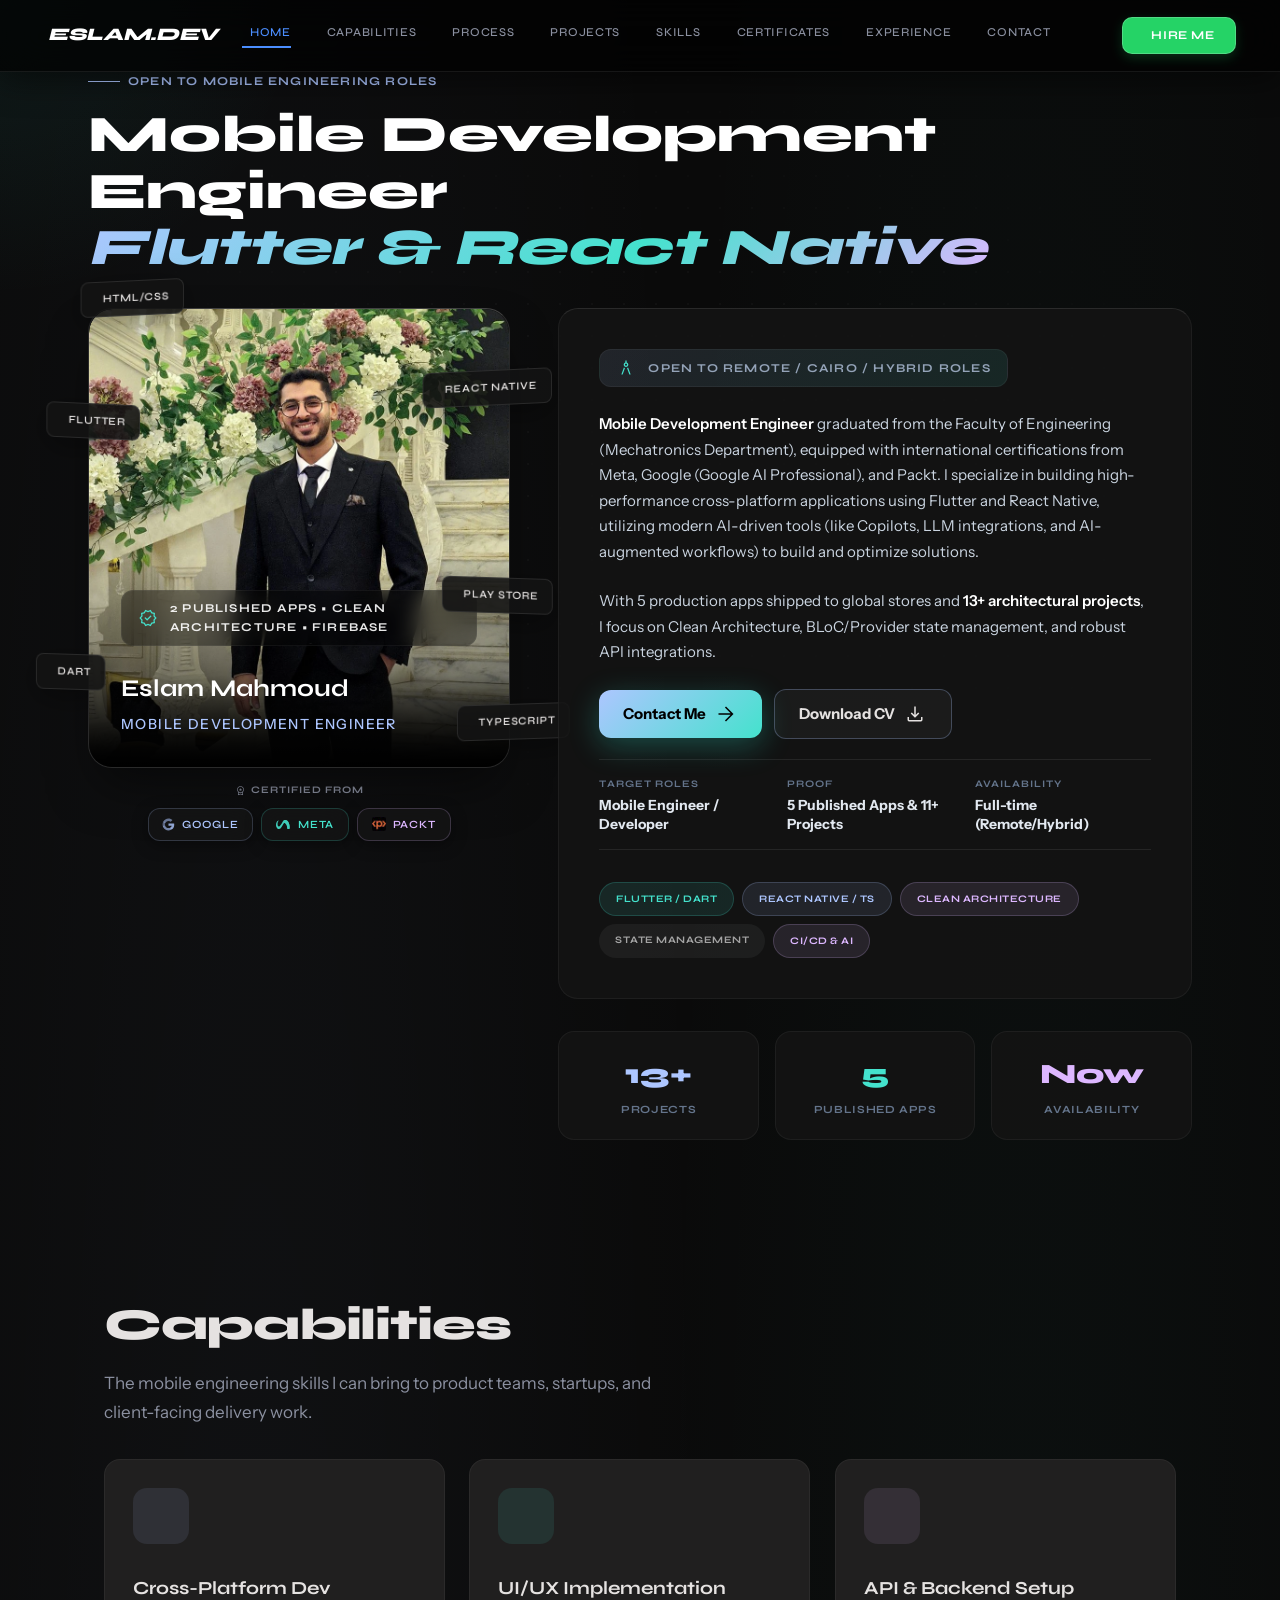
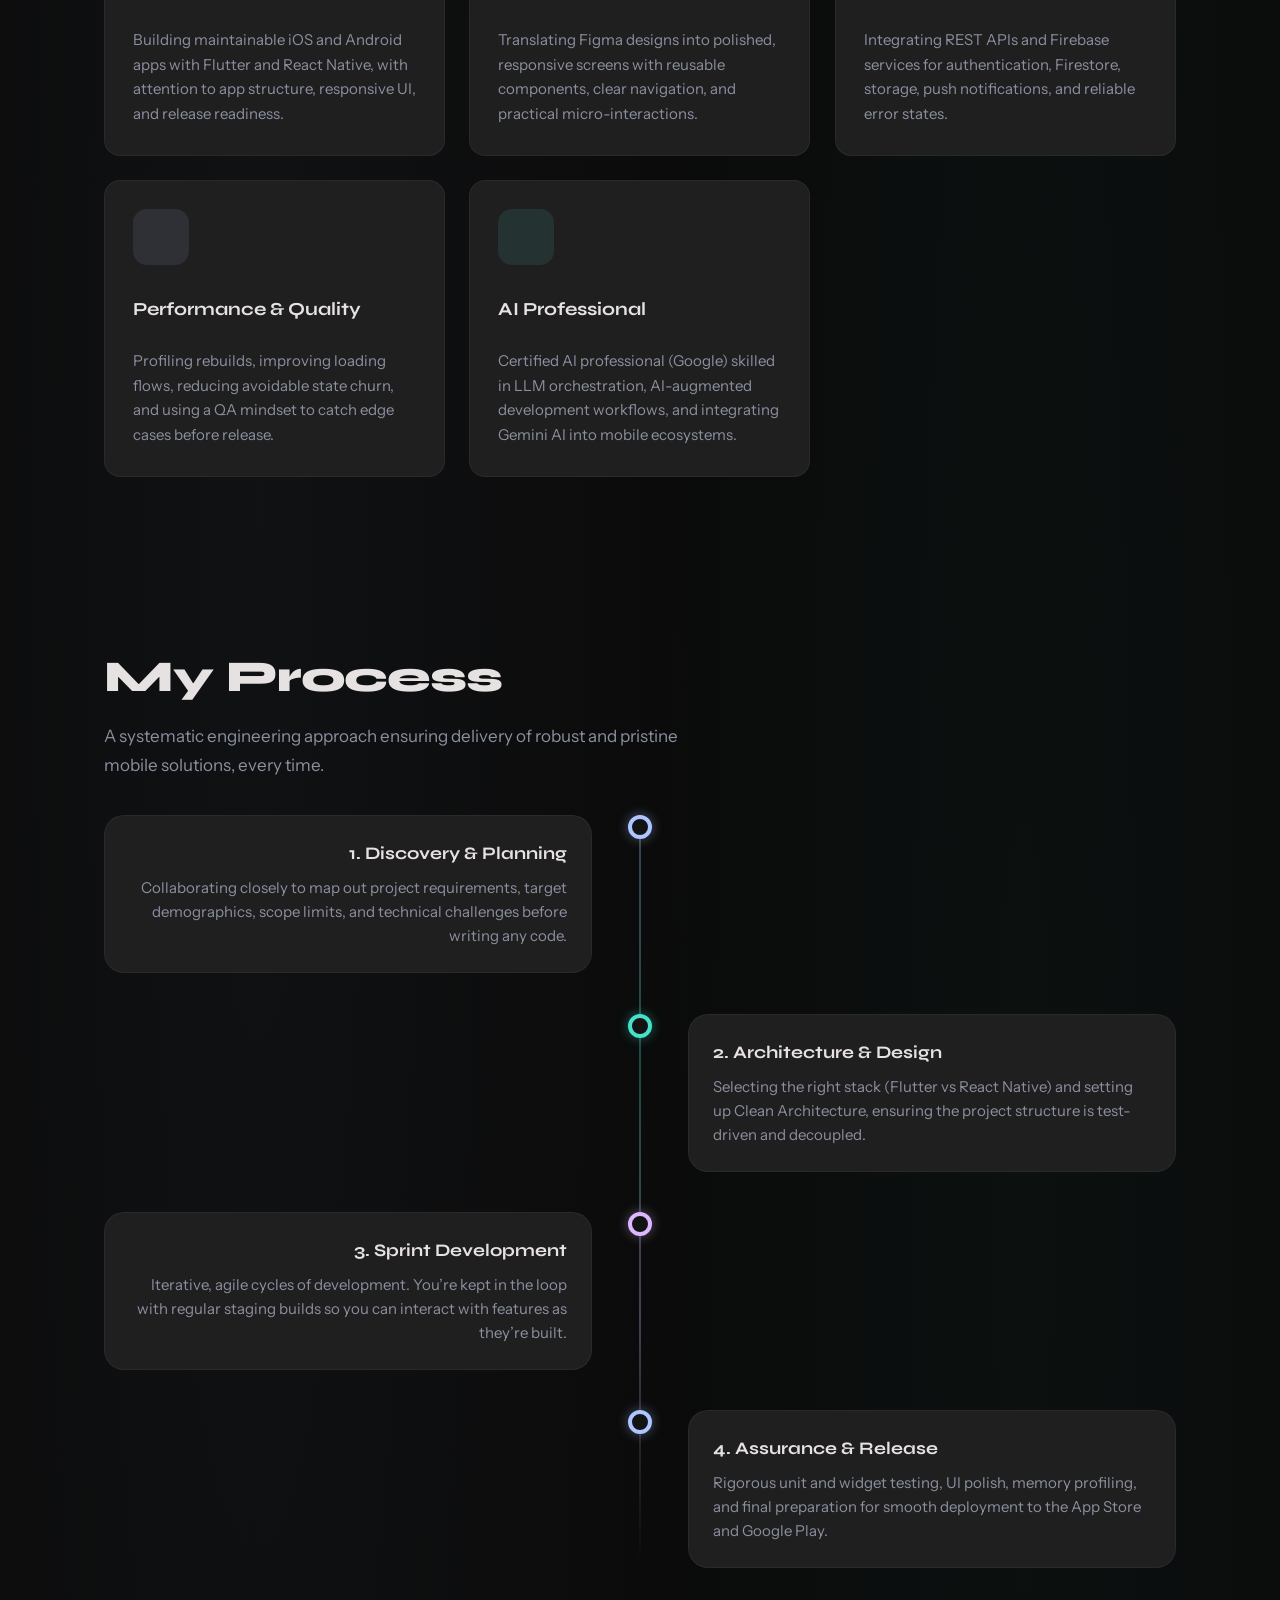
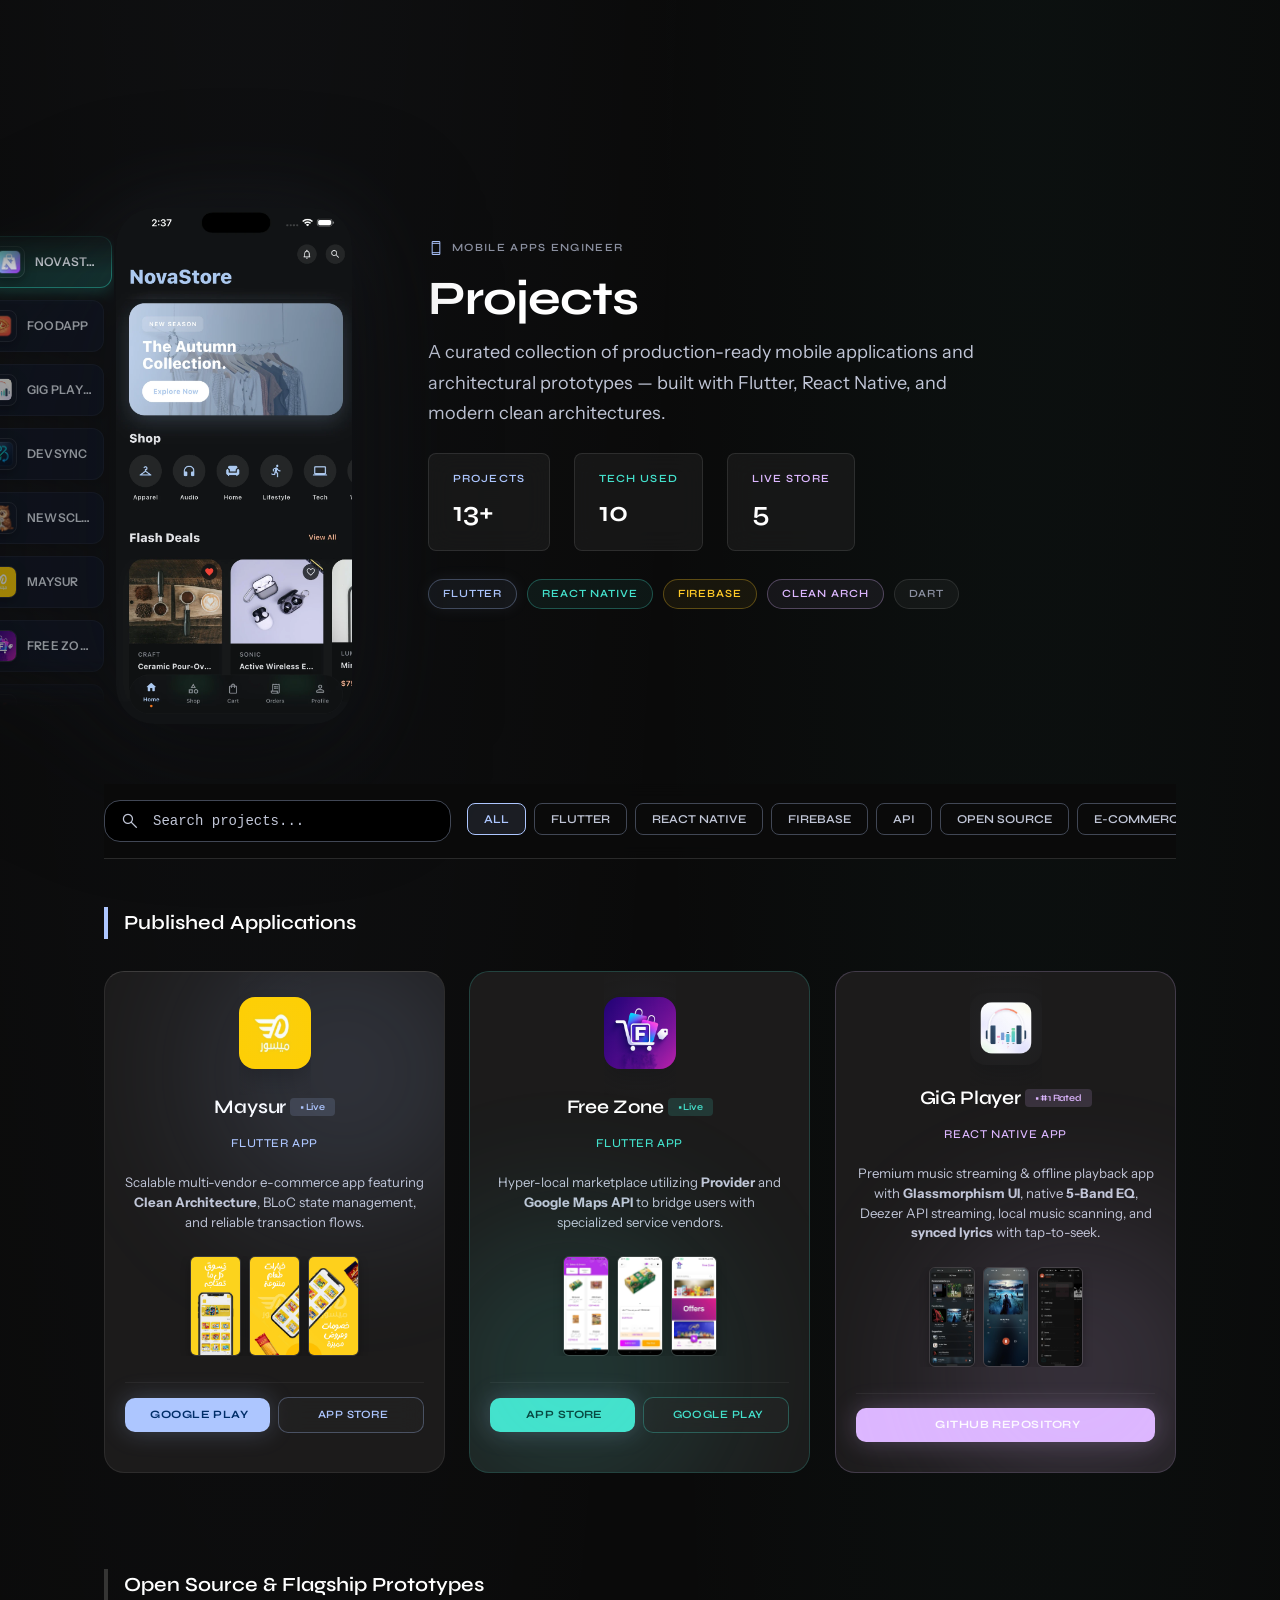
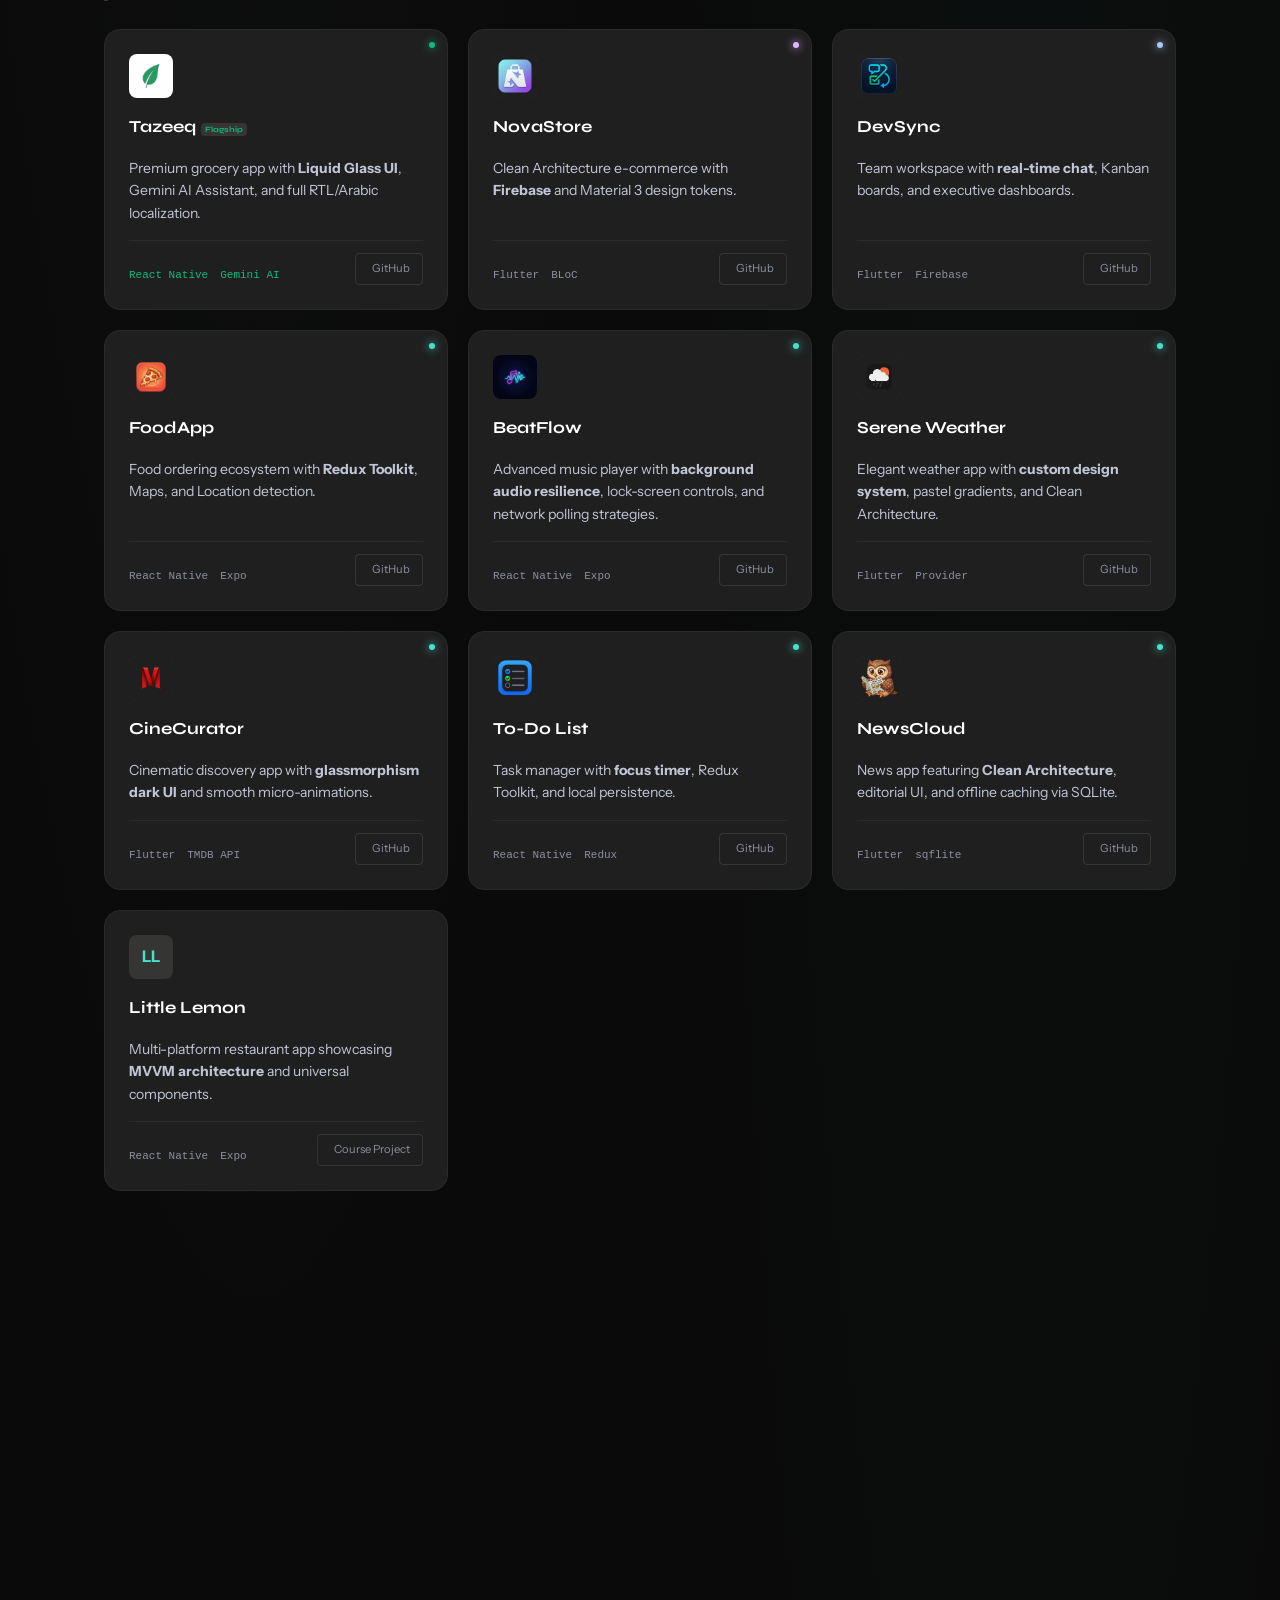
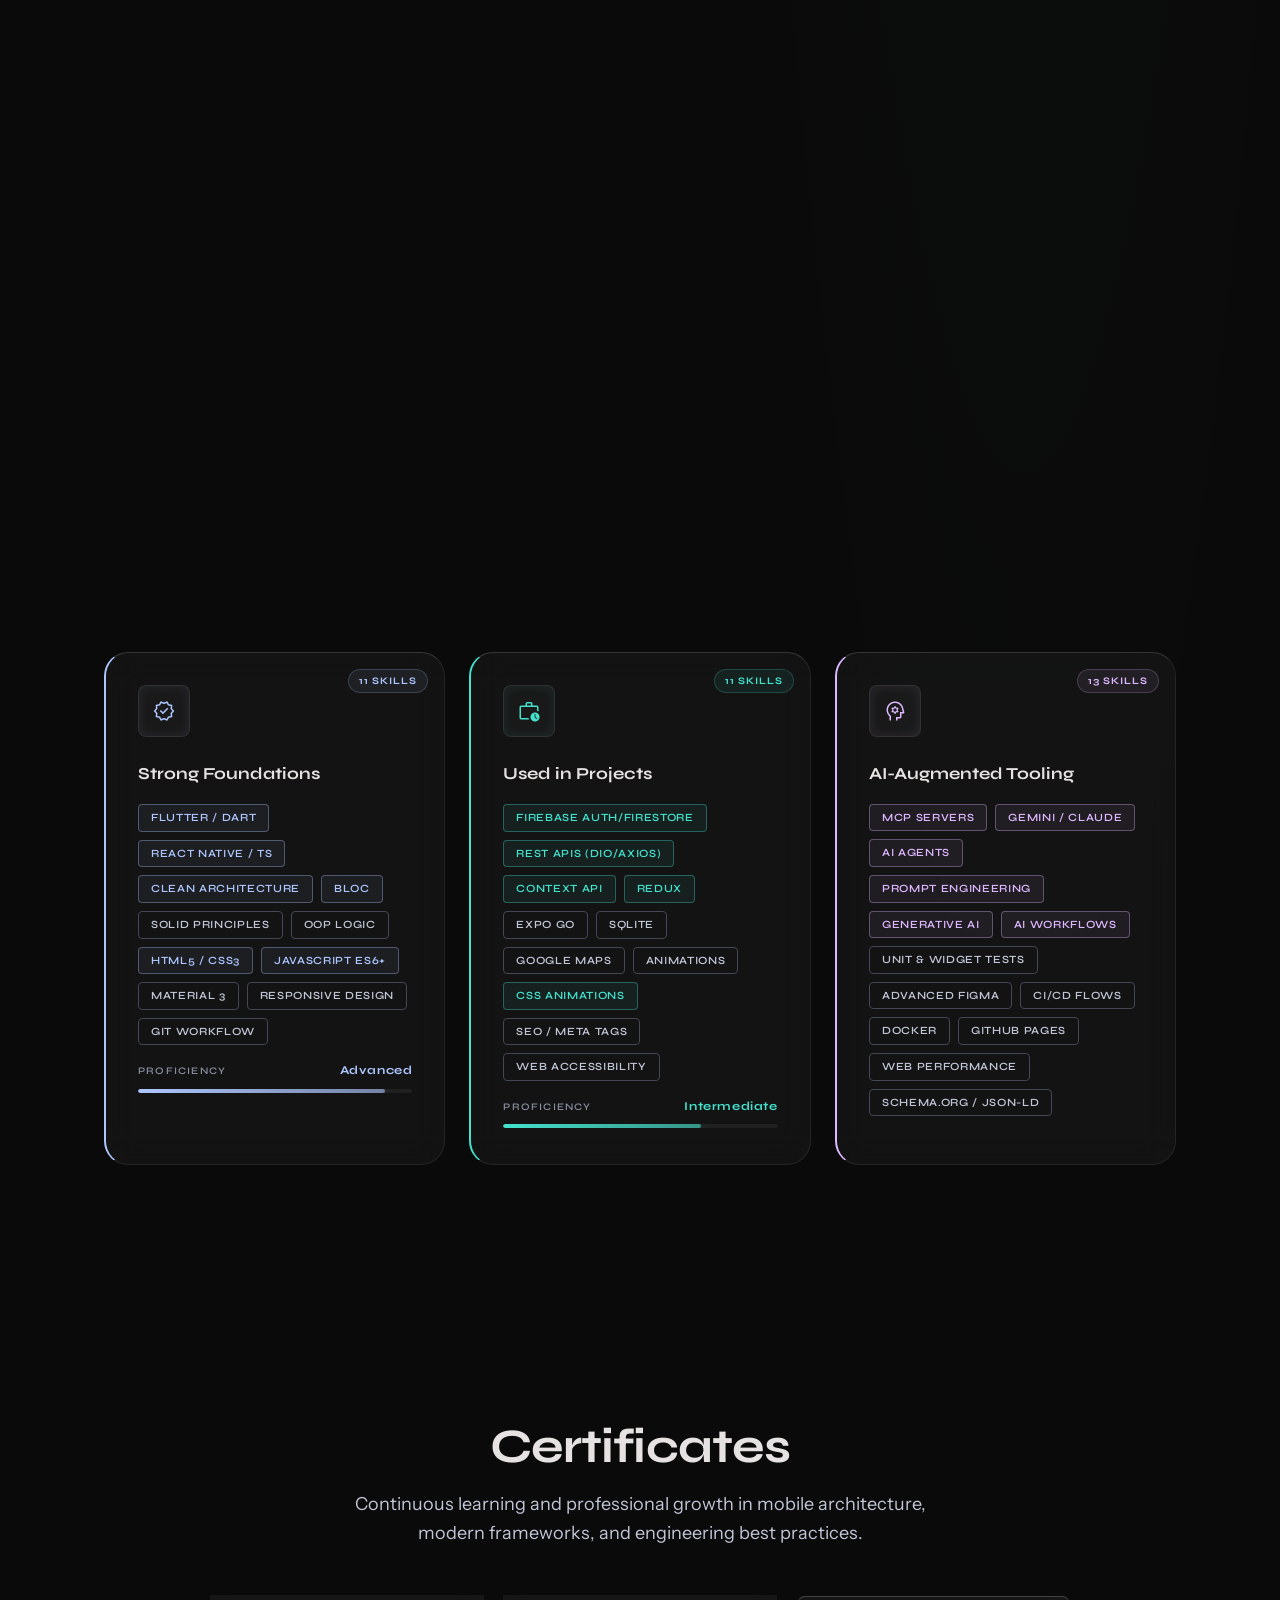
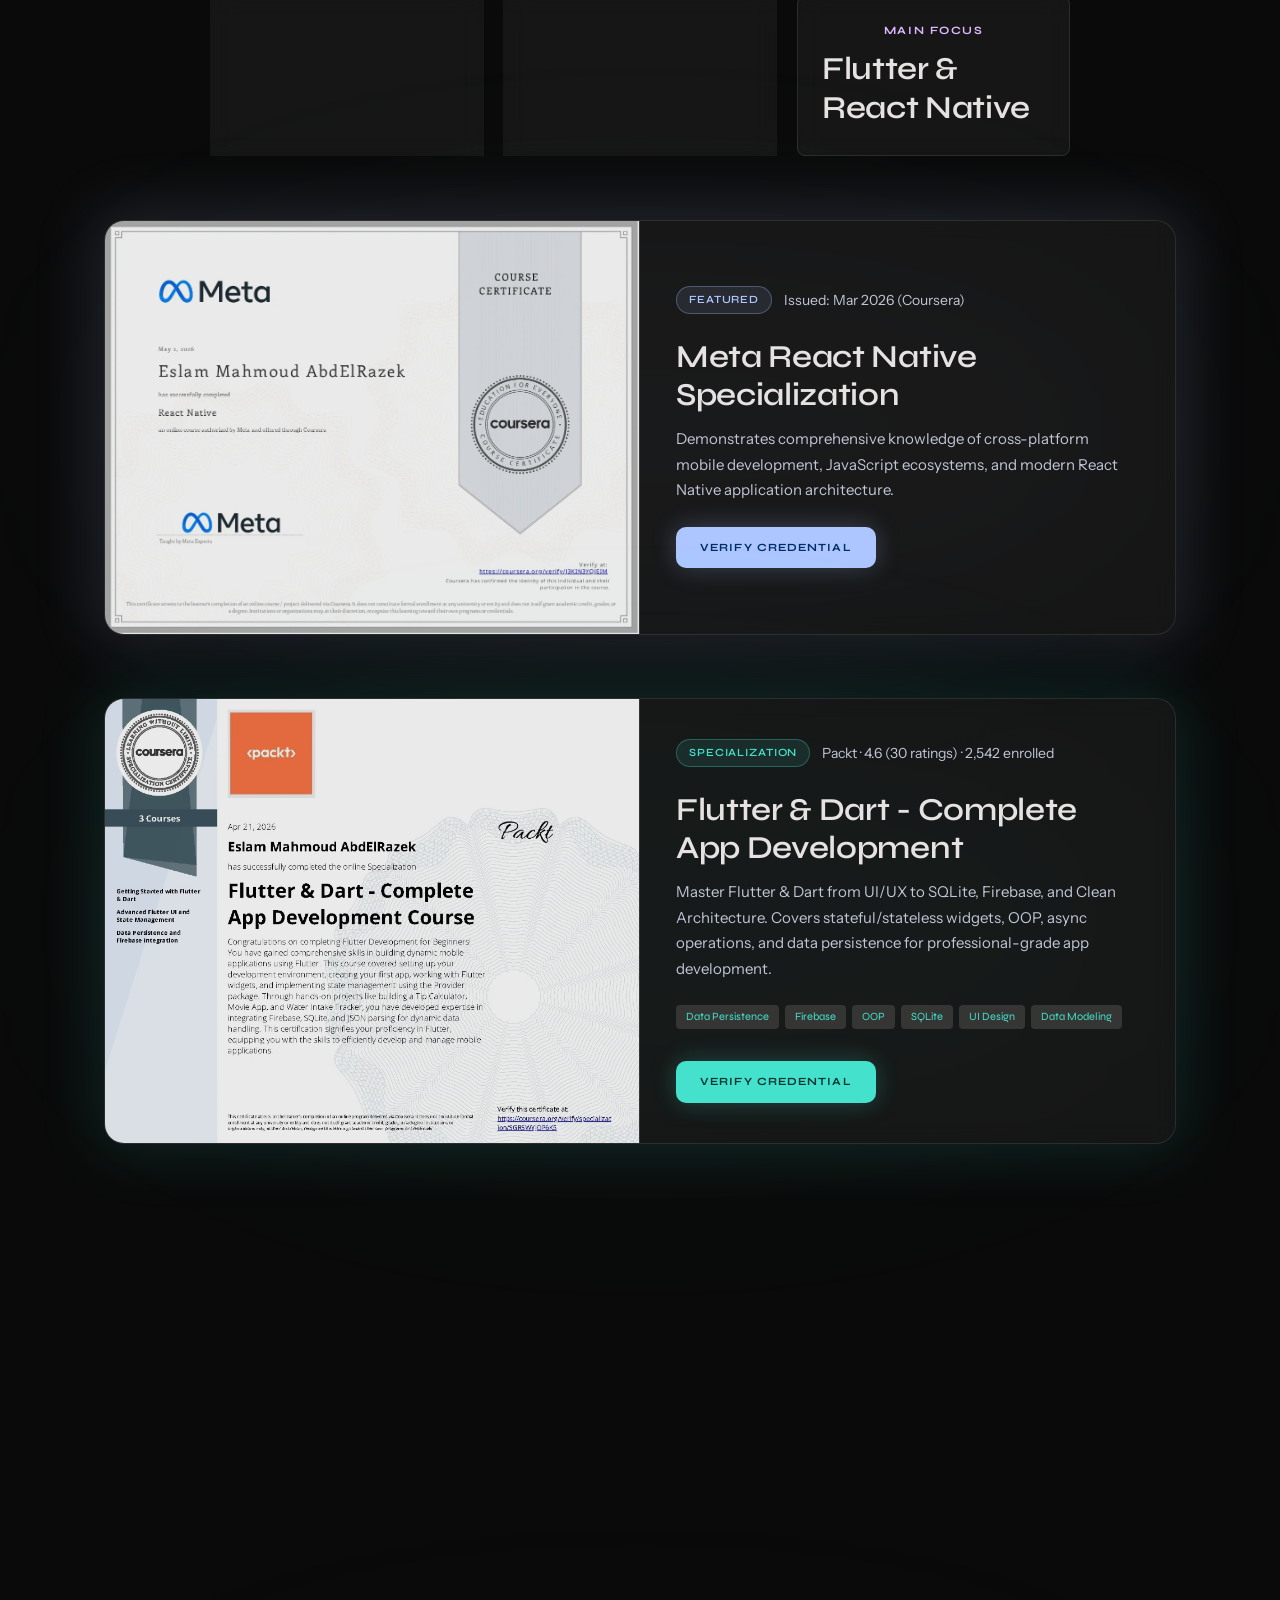
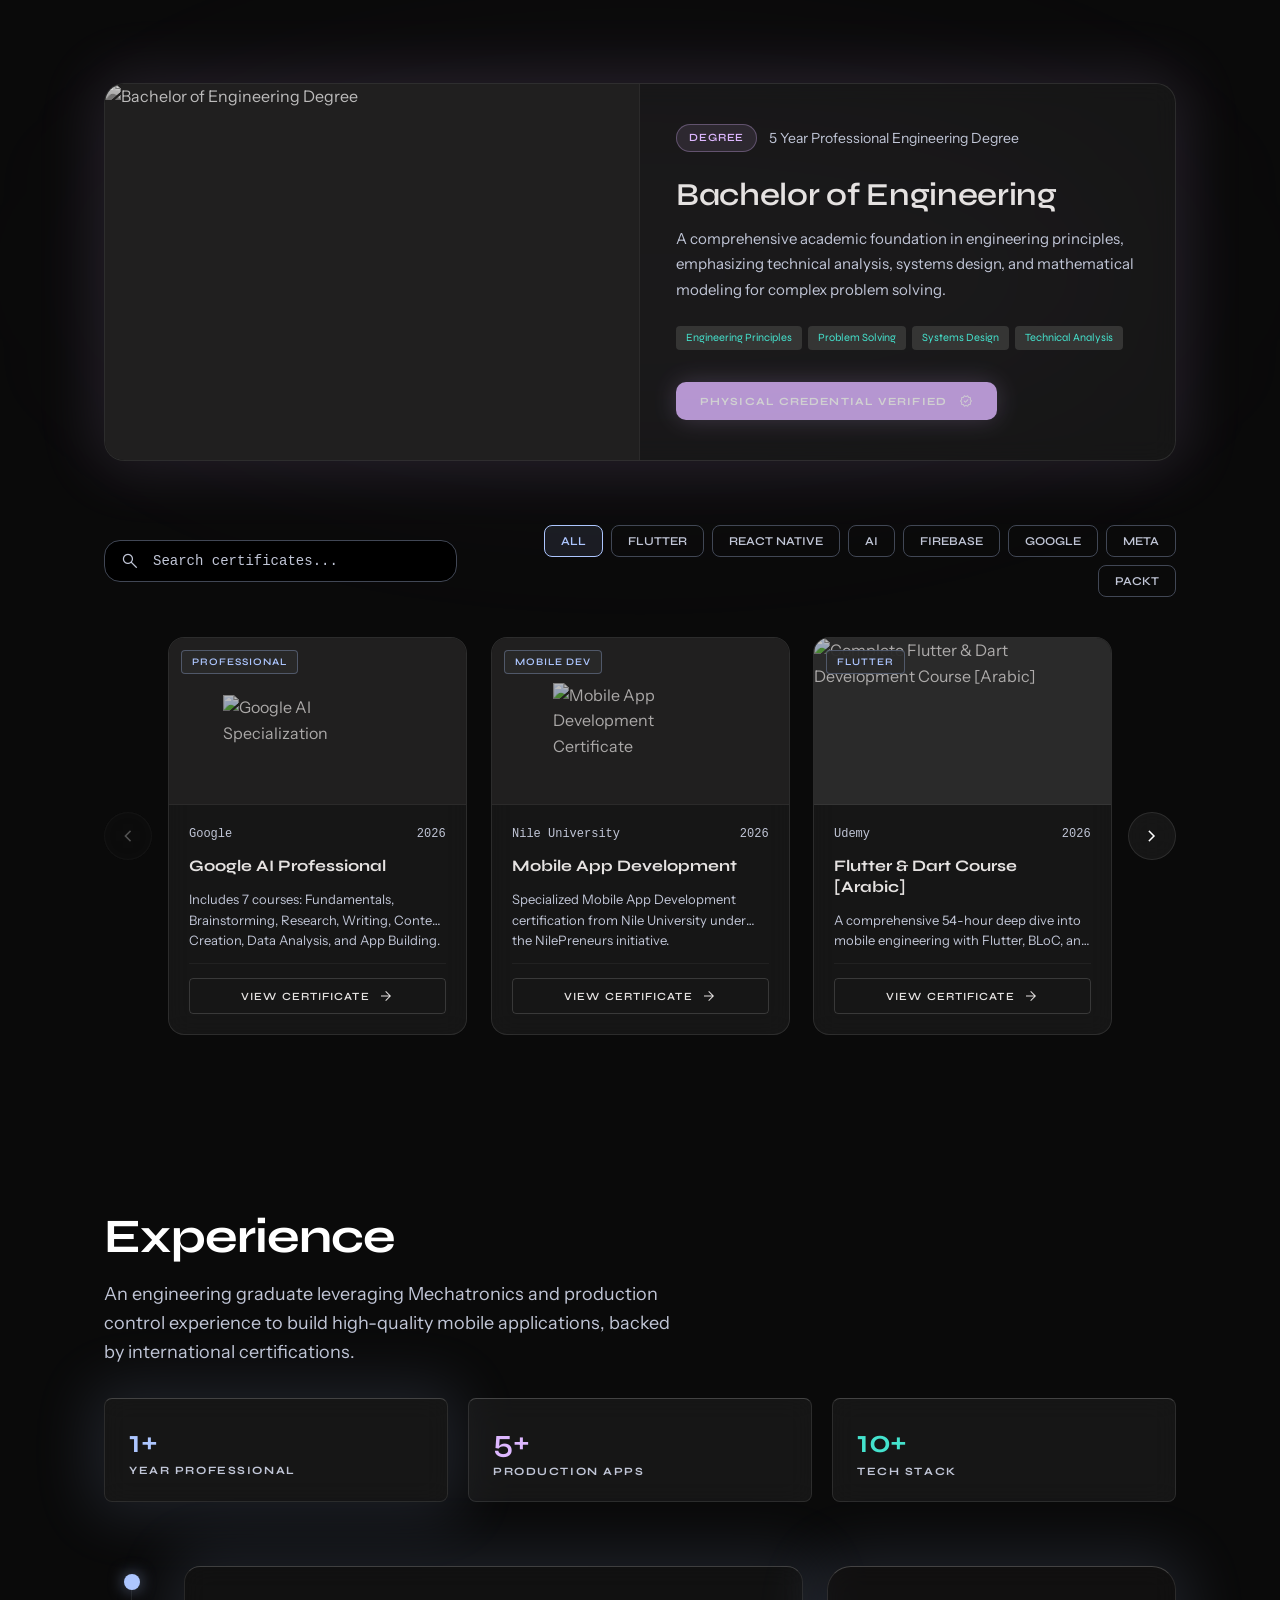
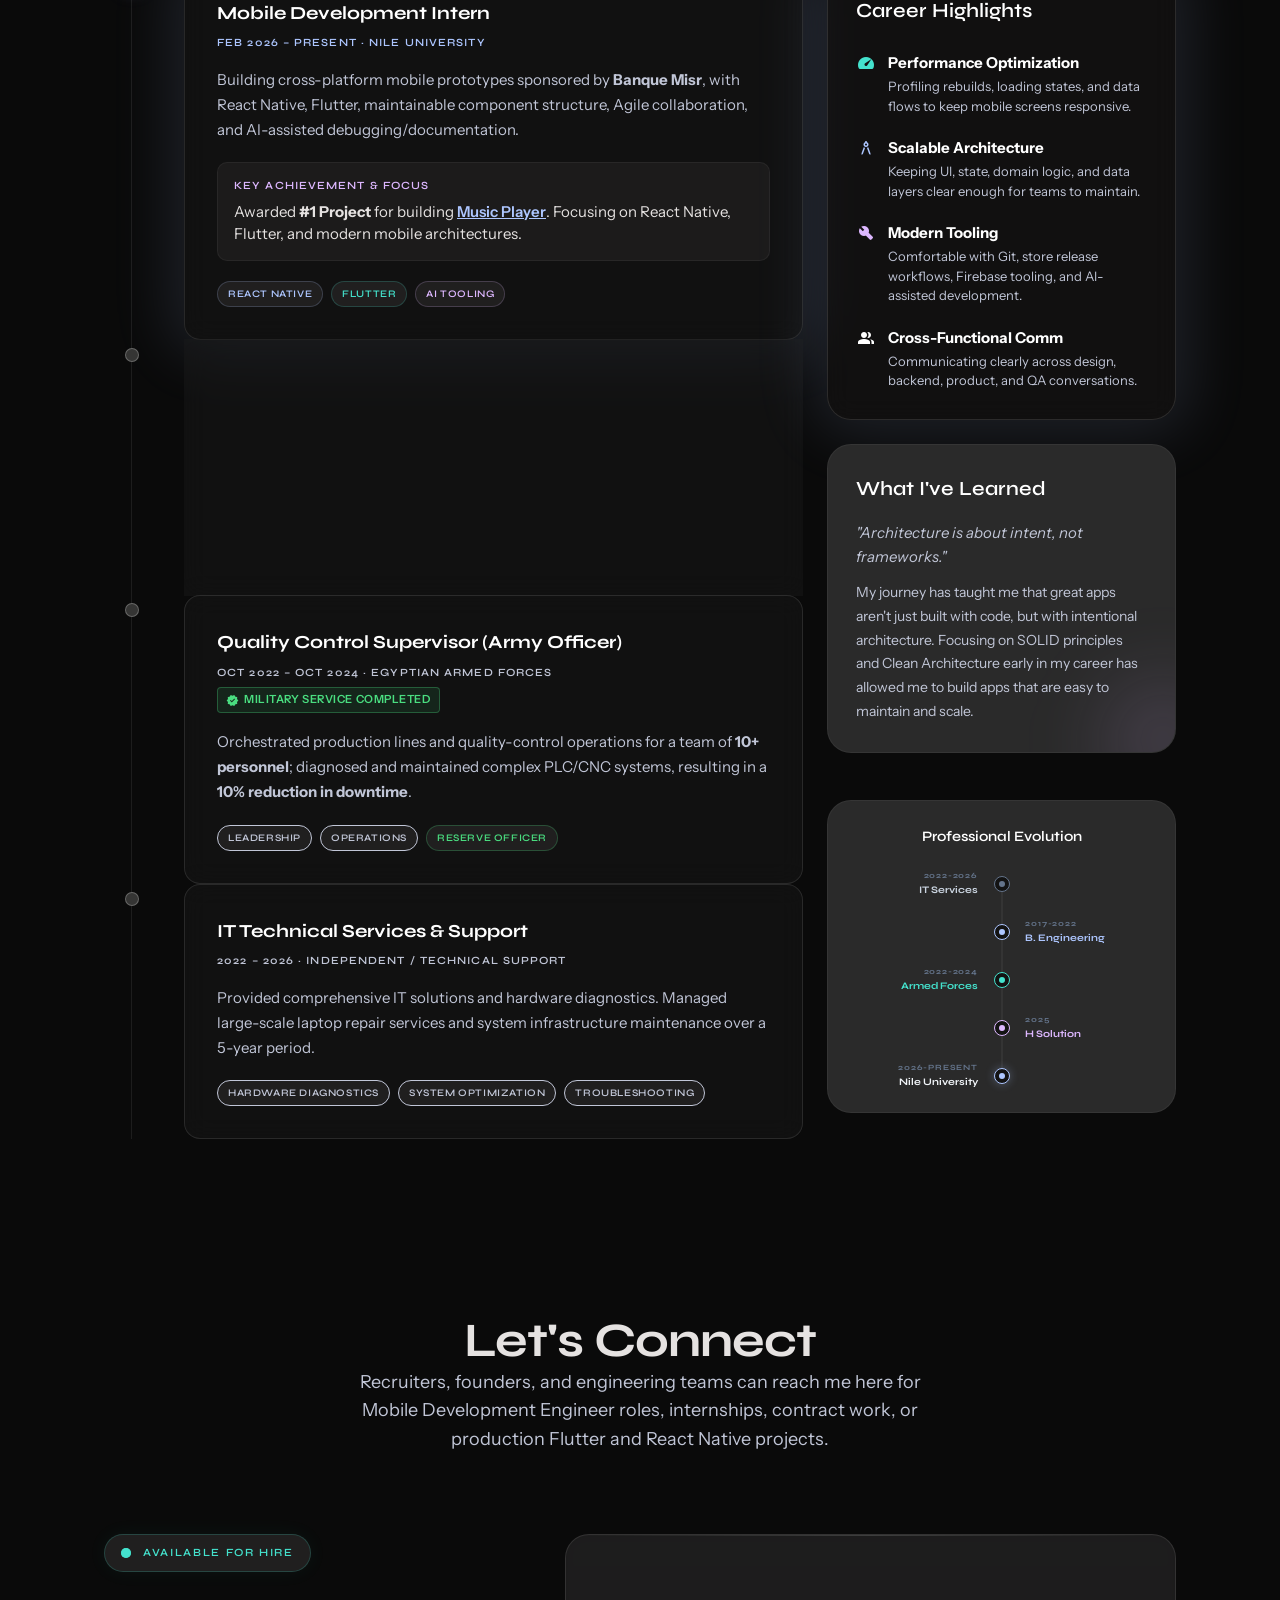
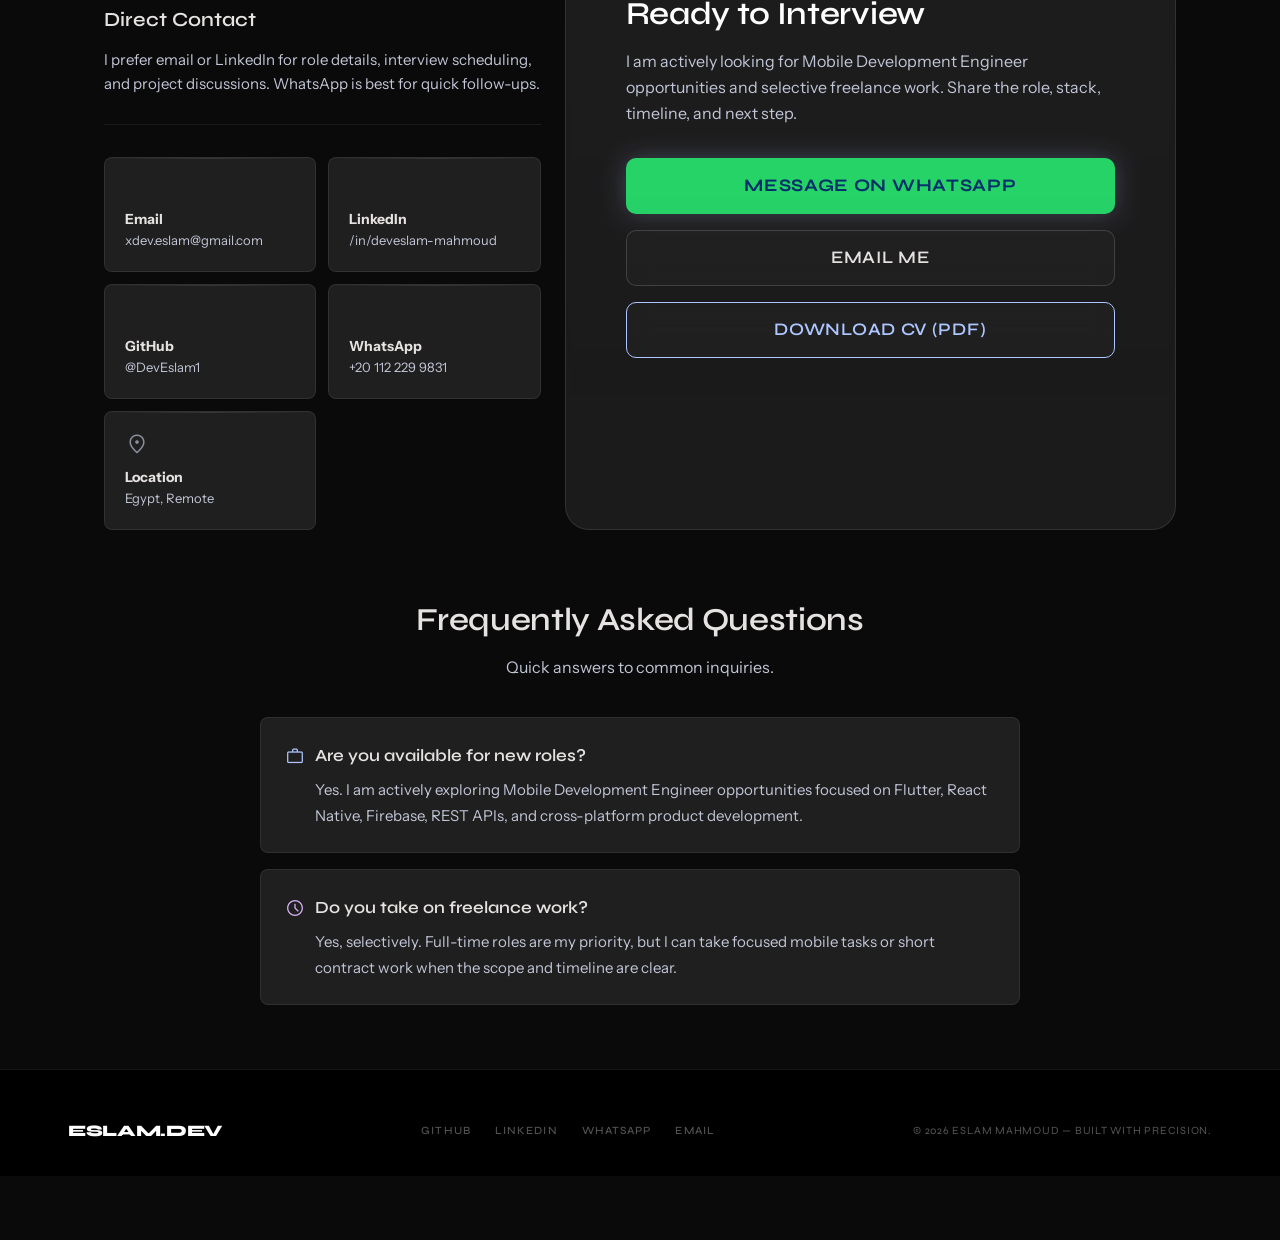
==== commit f6fd6db2: "feat: add XDM project, update CV asset, and rebrand contact CTA to Get in Touch" ====
--- a/index.html
+++ b/index.html
@@ -626,7 +626,7 @@
                     <a href="#contact" class="hero-cta-btn">
                         Contact Me <span class="material-symbols-outlined">arrow_forward</span>
                     </a>
-                    <a href="./assets/Eslam_Mahmoud_CV.pdf?v=2" target="_blank" rel="noopener noreferrer" class="hero-cta-btn hero-cta-btn--secondary">
+                    <a href="./assets/Eslam_Mahmoud_MobileDev.pdf?v=3" target="_blank" rel="noopener noreferrer" class="hero-cta-btn hero-cta-btn--secondary">
                         Download CV <span class="material-symbols-outlined">file_download</span>
                     </a>
                 </div>
@@ -2060,7 +2060,7 @@
                Email Me
             </a>
 
-            <a href="./assets/Eslam_Mahmoud_CV.pdf?v=2" target="_blank" rel="noopener noreferrer" class="btn btn-glass" style="width:100%; justify-content:center; display:flex; align-items:center; height:56px; font-size:1.1rem; border-color:var(--clr-primary); color:var(--clr-primary)">
+            <a href="./assets/Eslam_Mahmoud_MobileDev.pdf?v=3" target="_blank" rel="noopener noreferrer" class="btn btn-glass" style="width:100%; justify-content:center; display:flex; align-items:center; height:56px; font-size:1.1rem; border-color:var(--clr-primary); color:var(--clr-primary)">
                <i class="ph ph-file-pdf" style="margin-right:12px; font-size:24px;"></i>
                Download CV (PDF)
             </a>
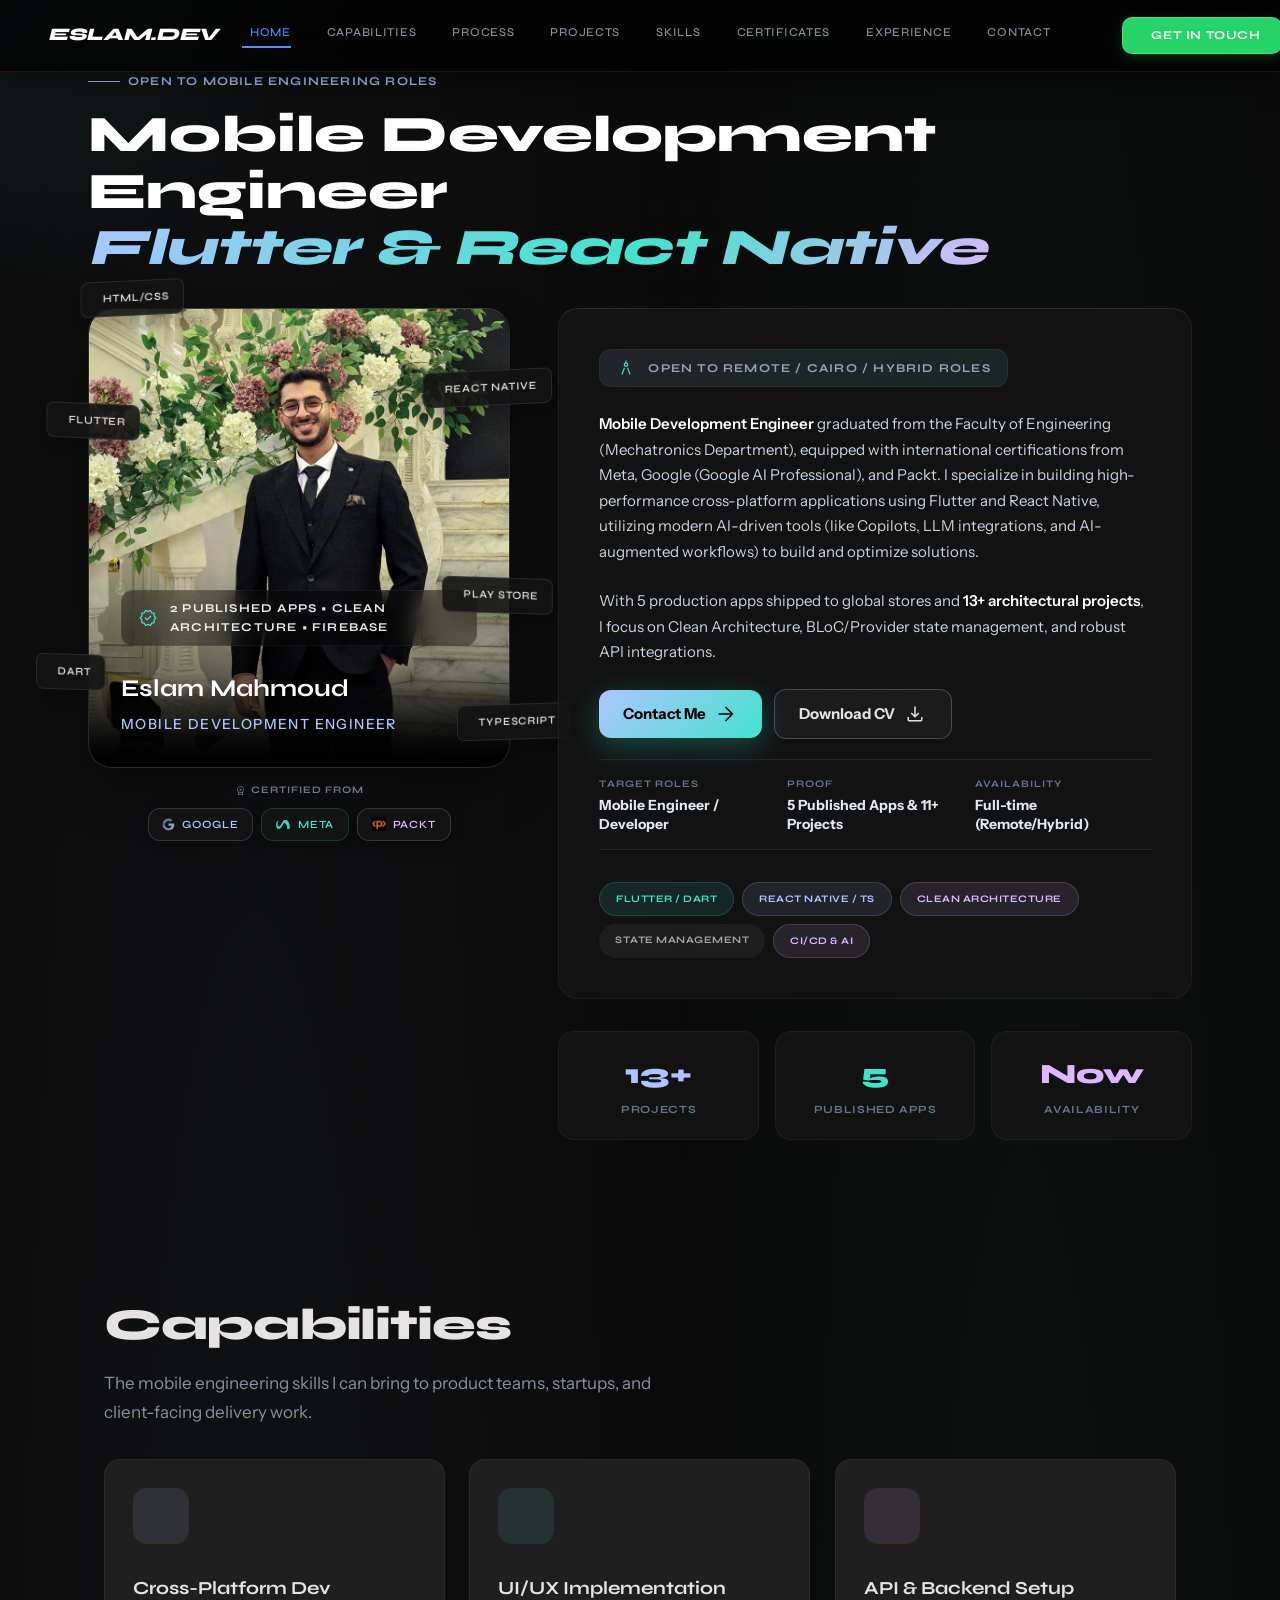
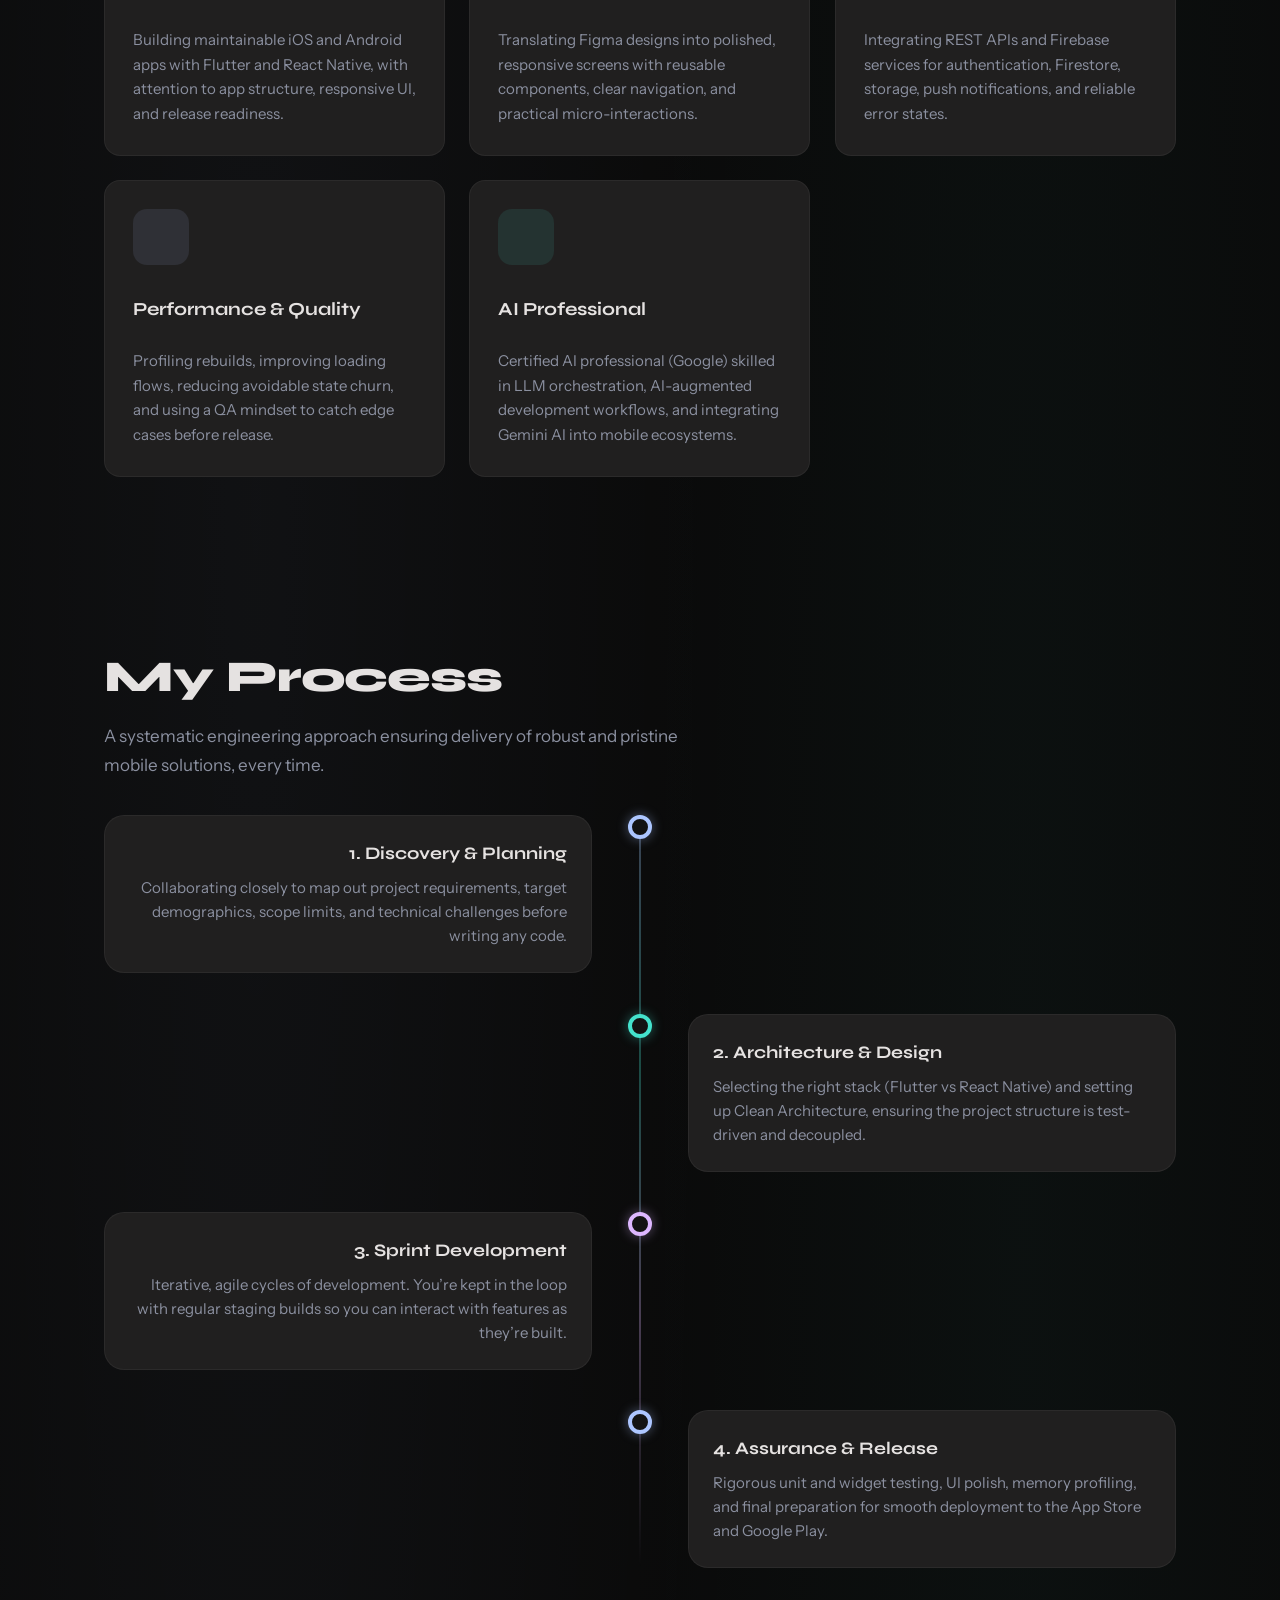
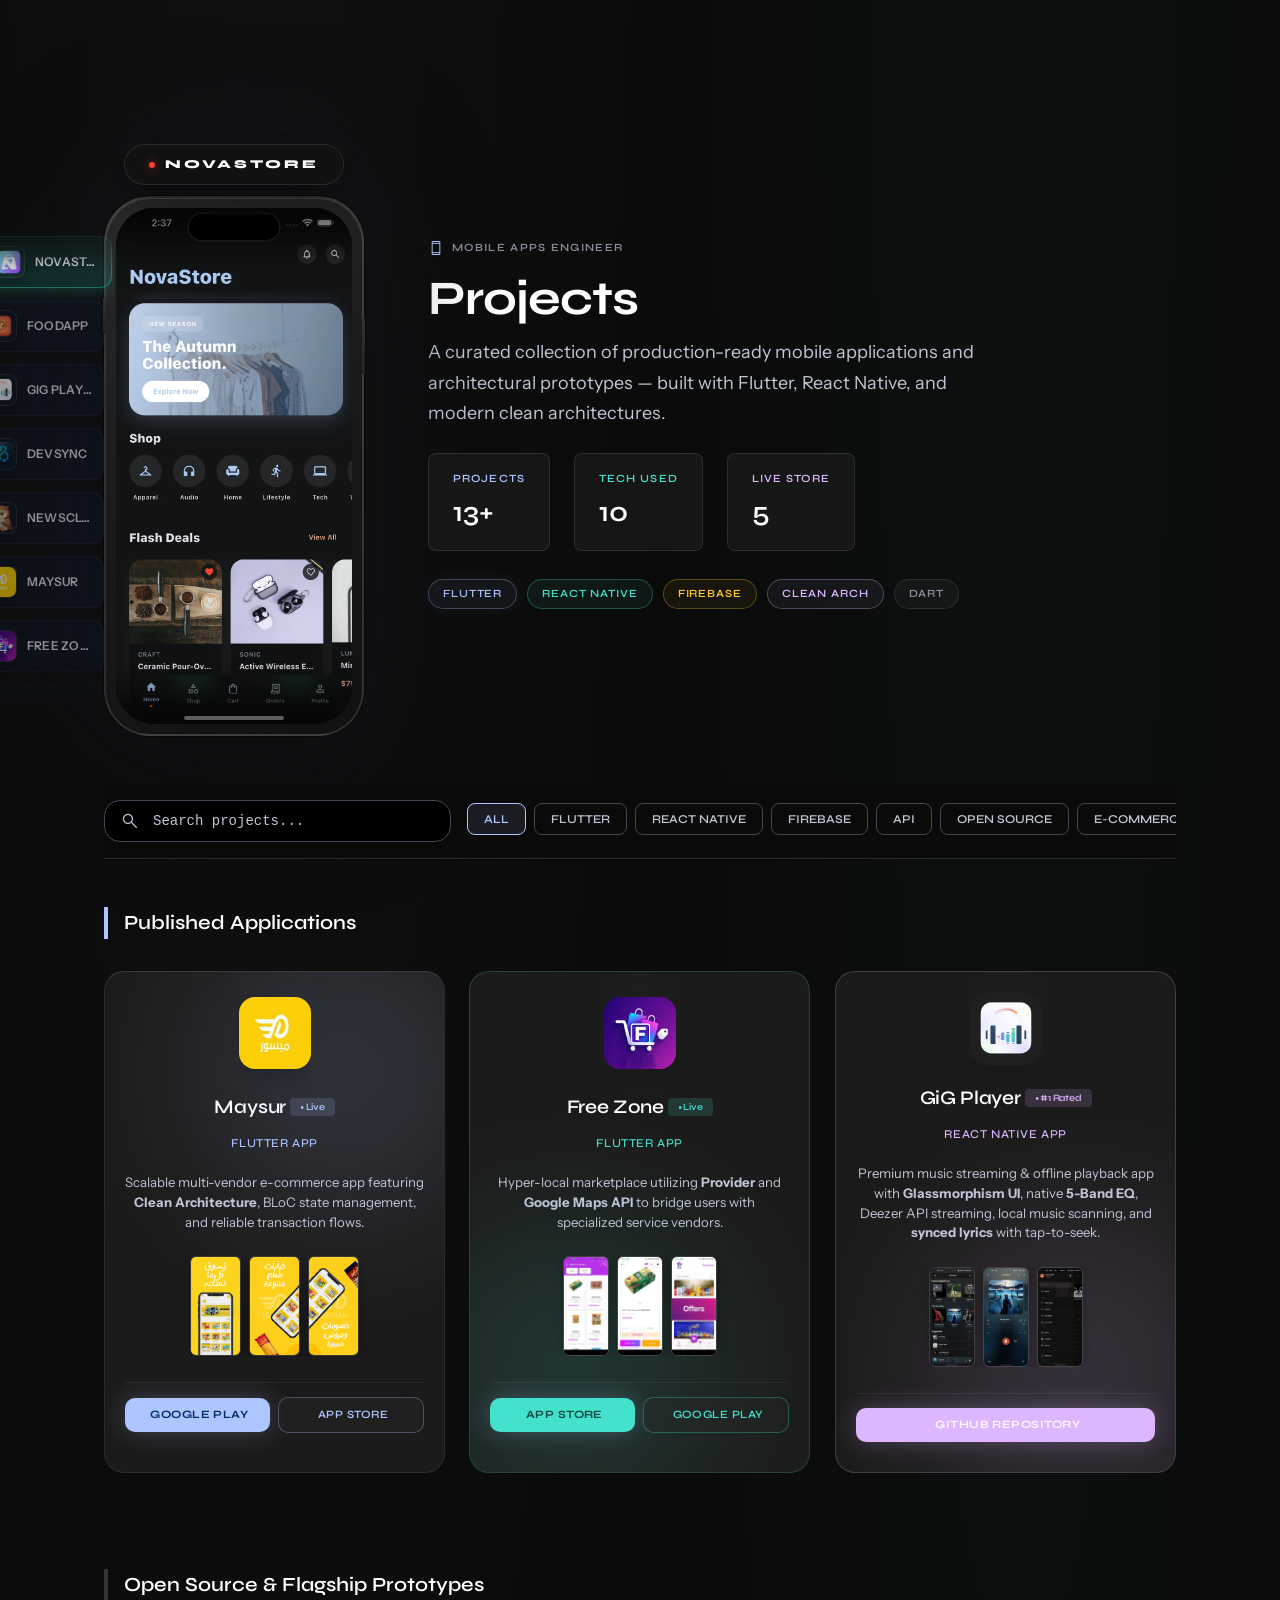
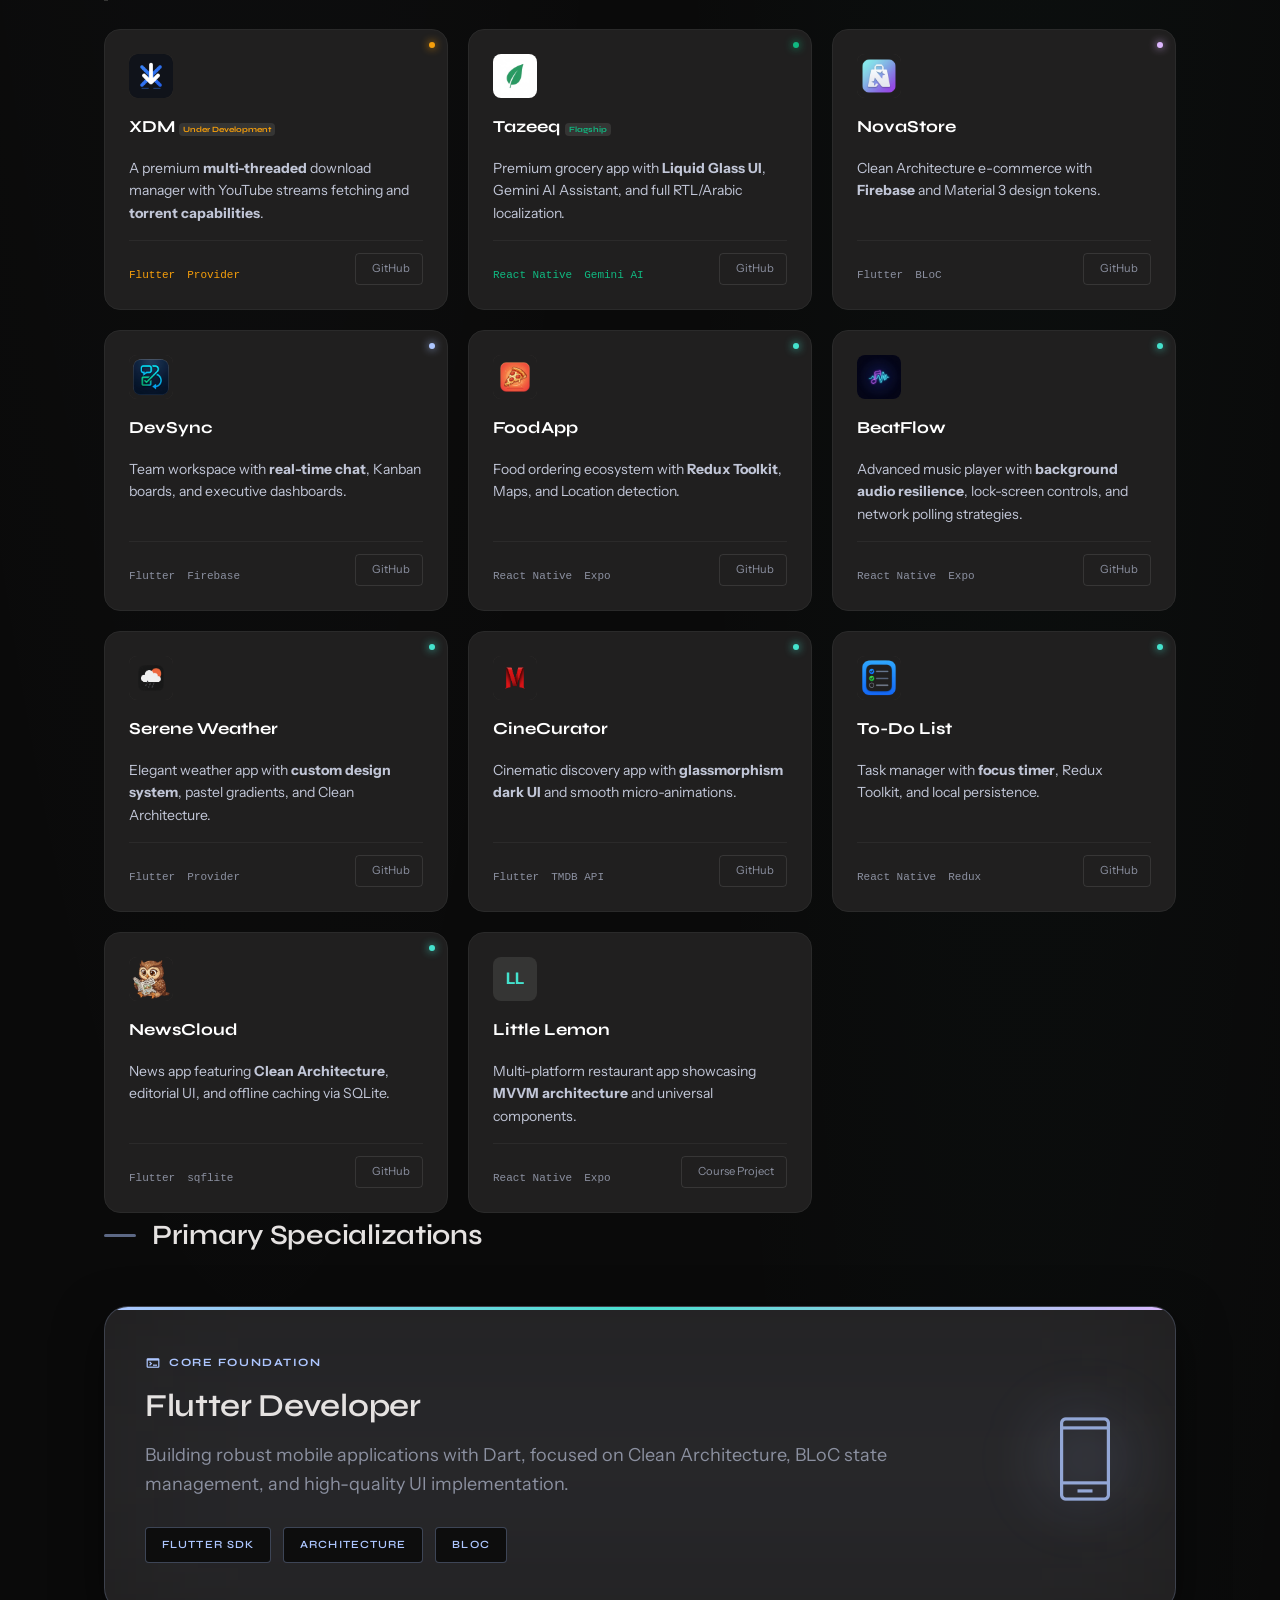
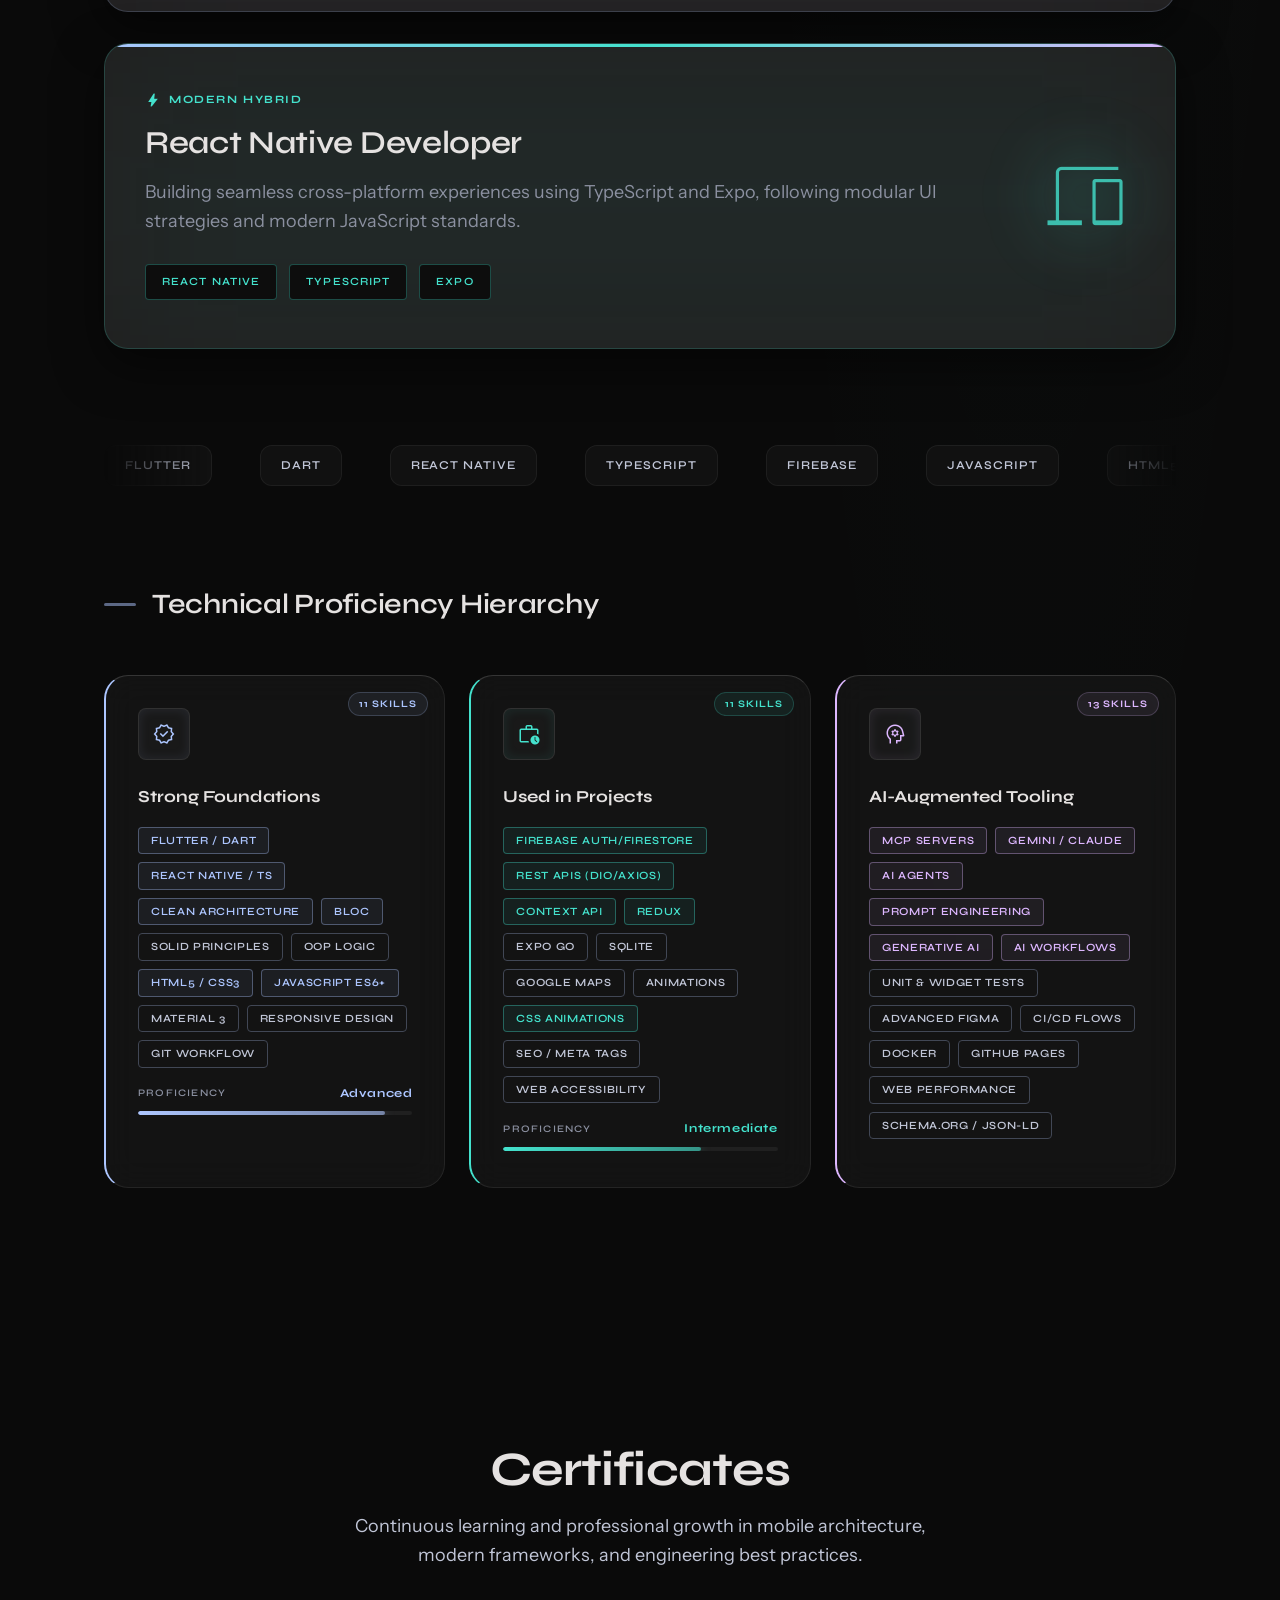
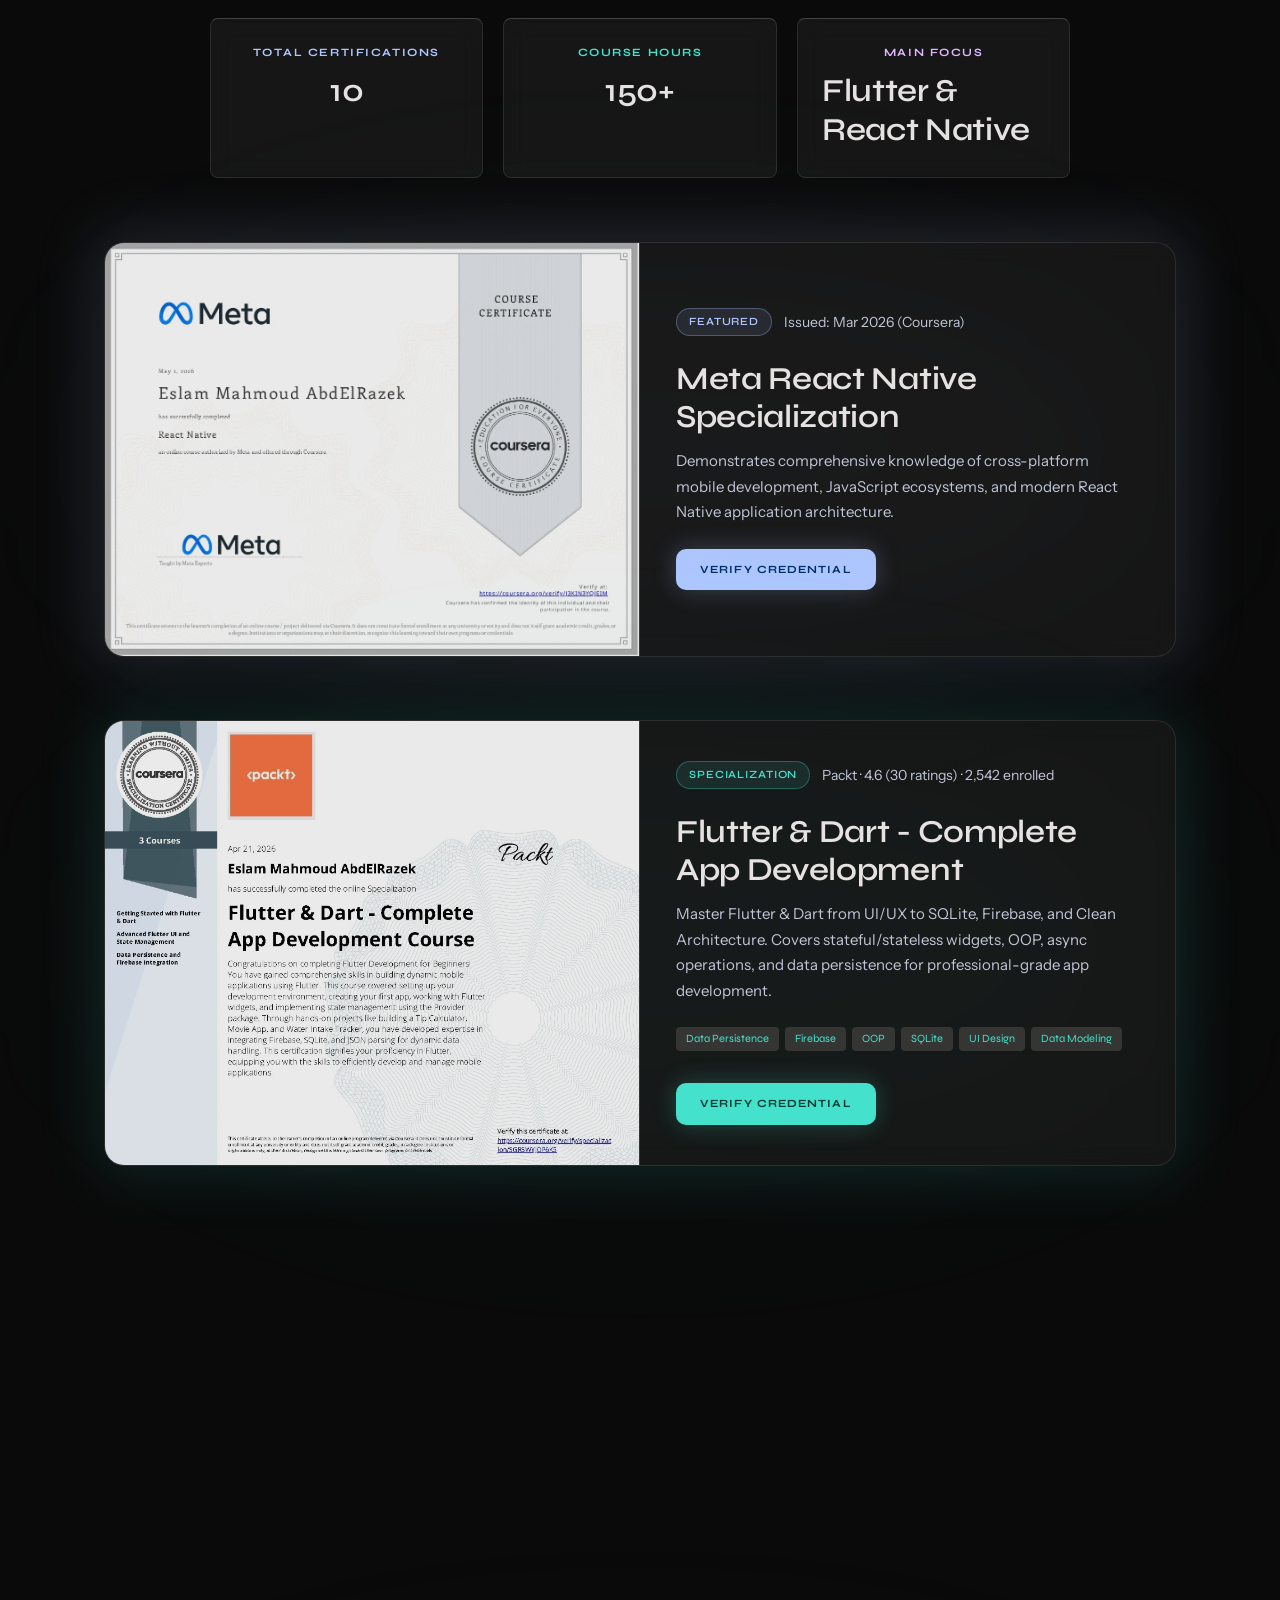
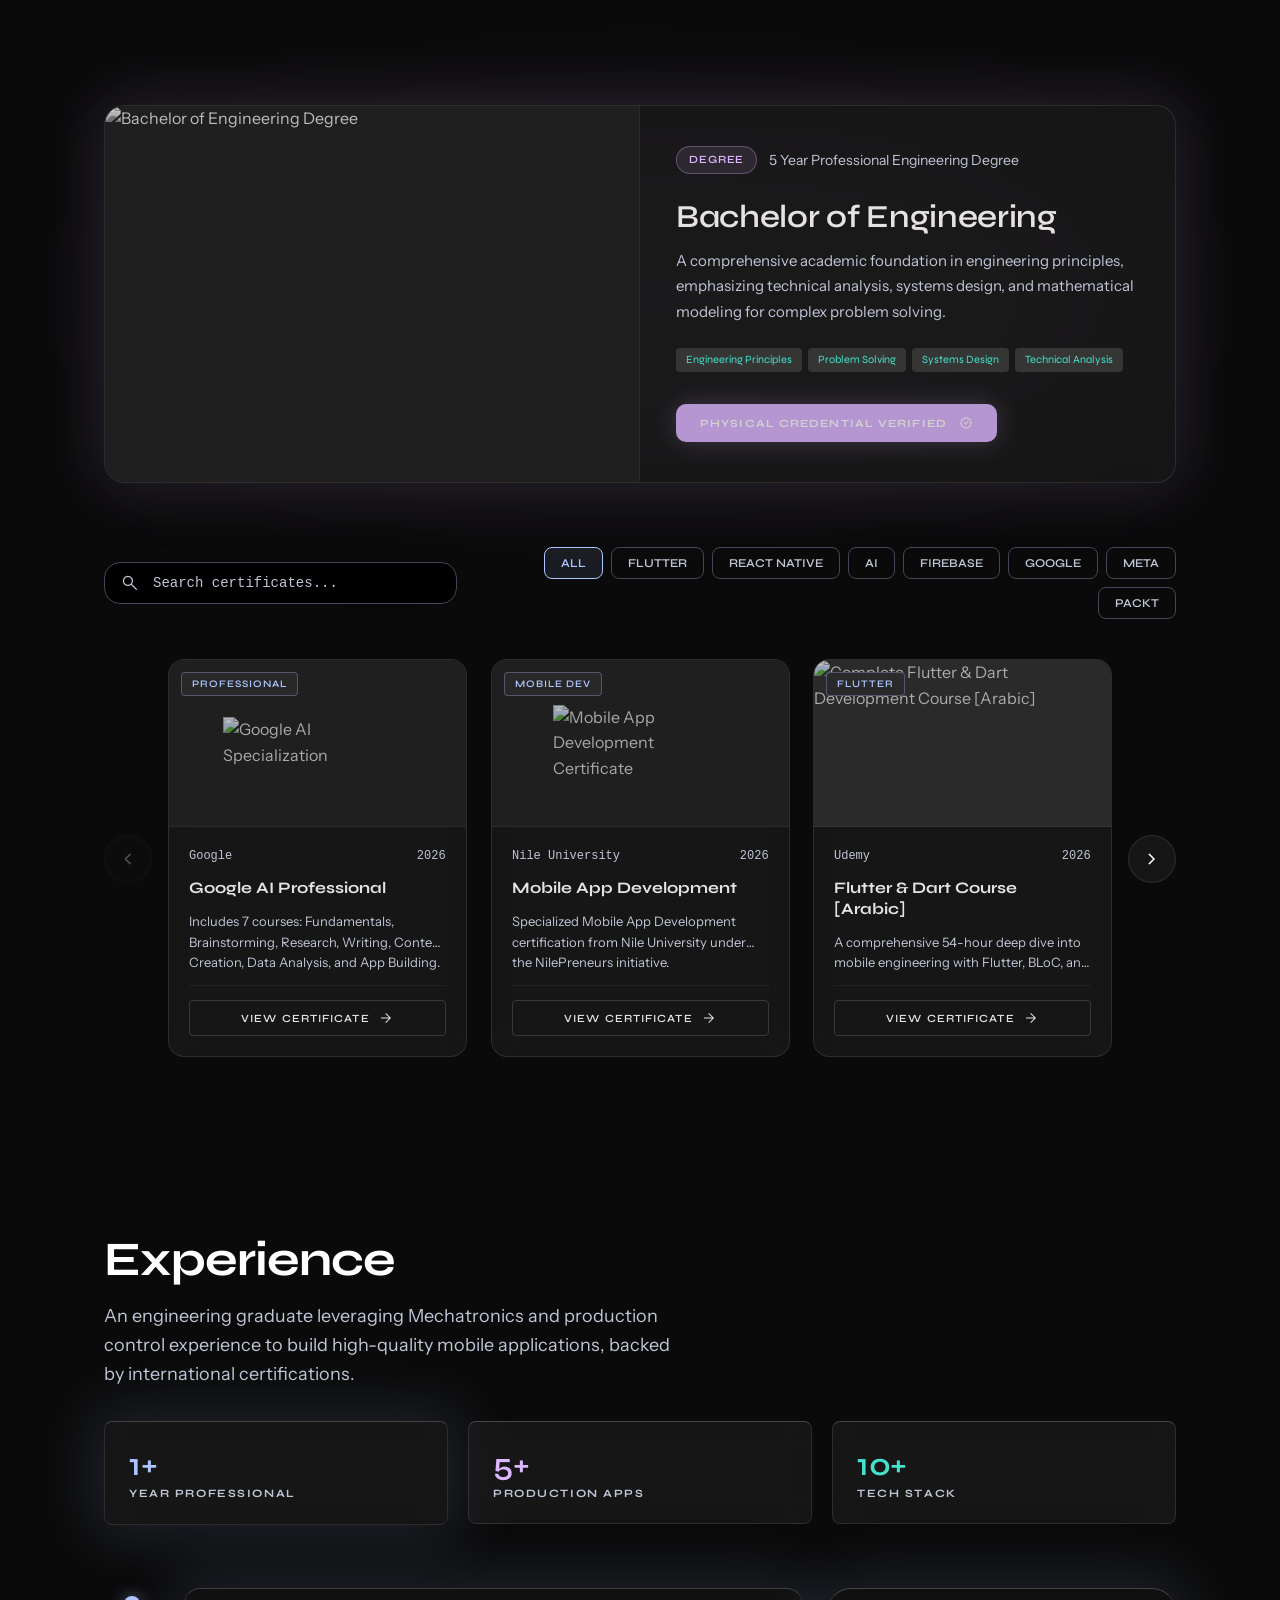
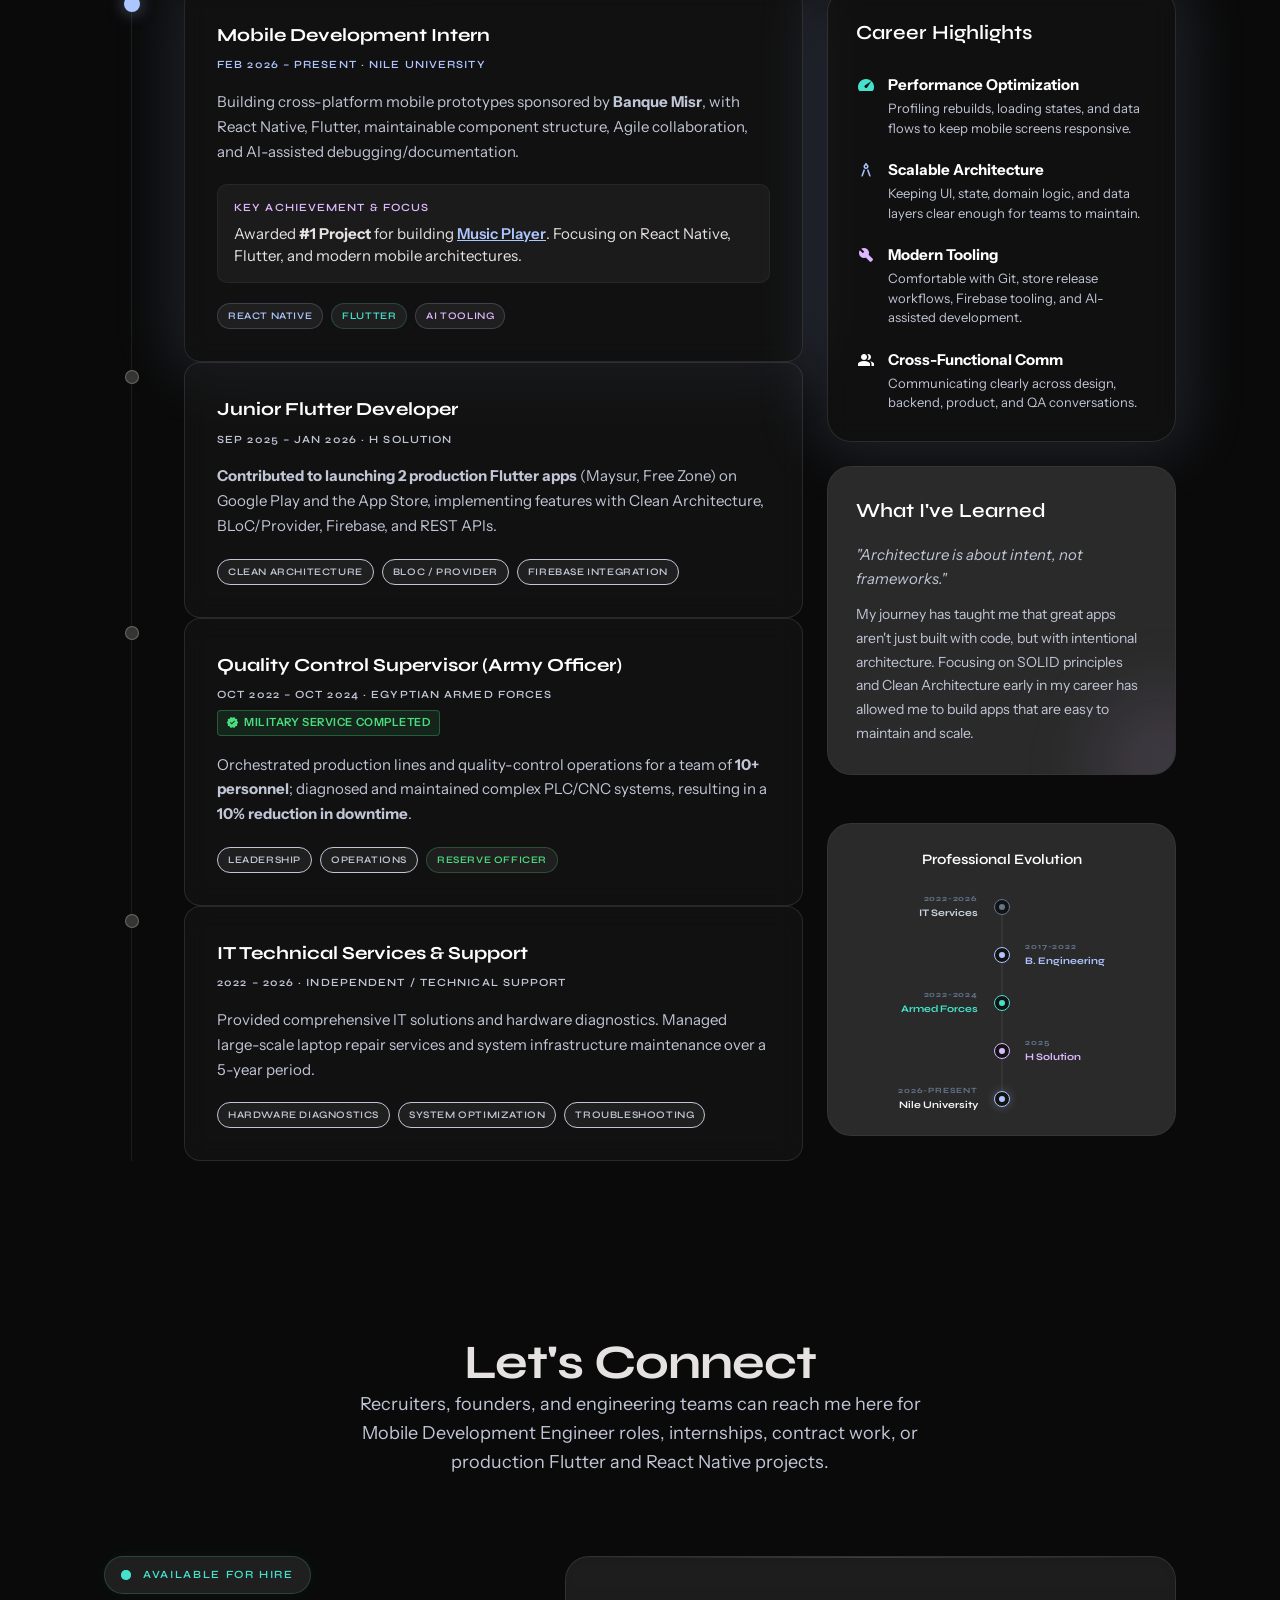
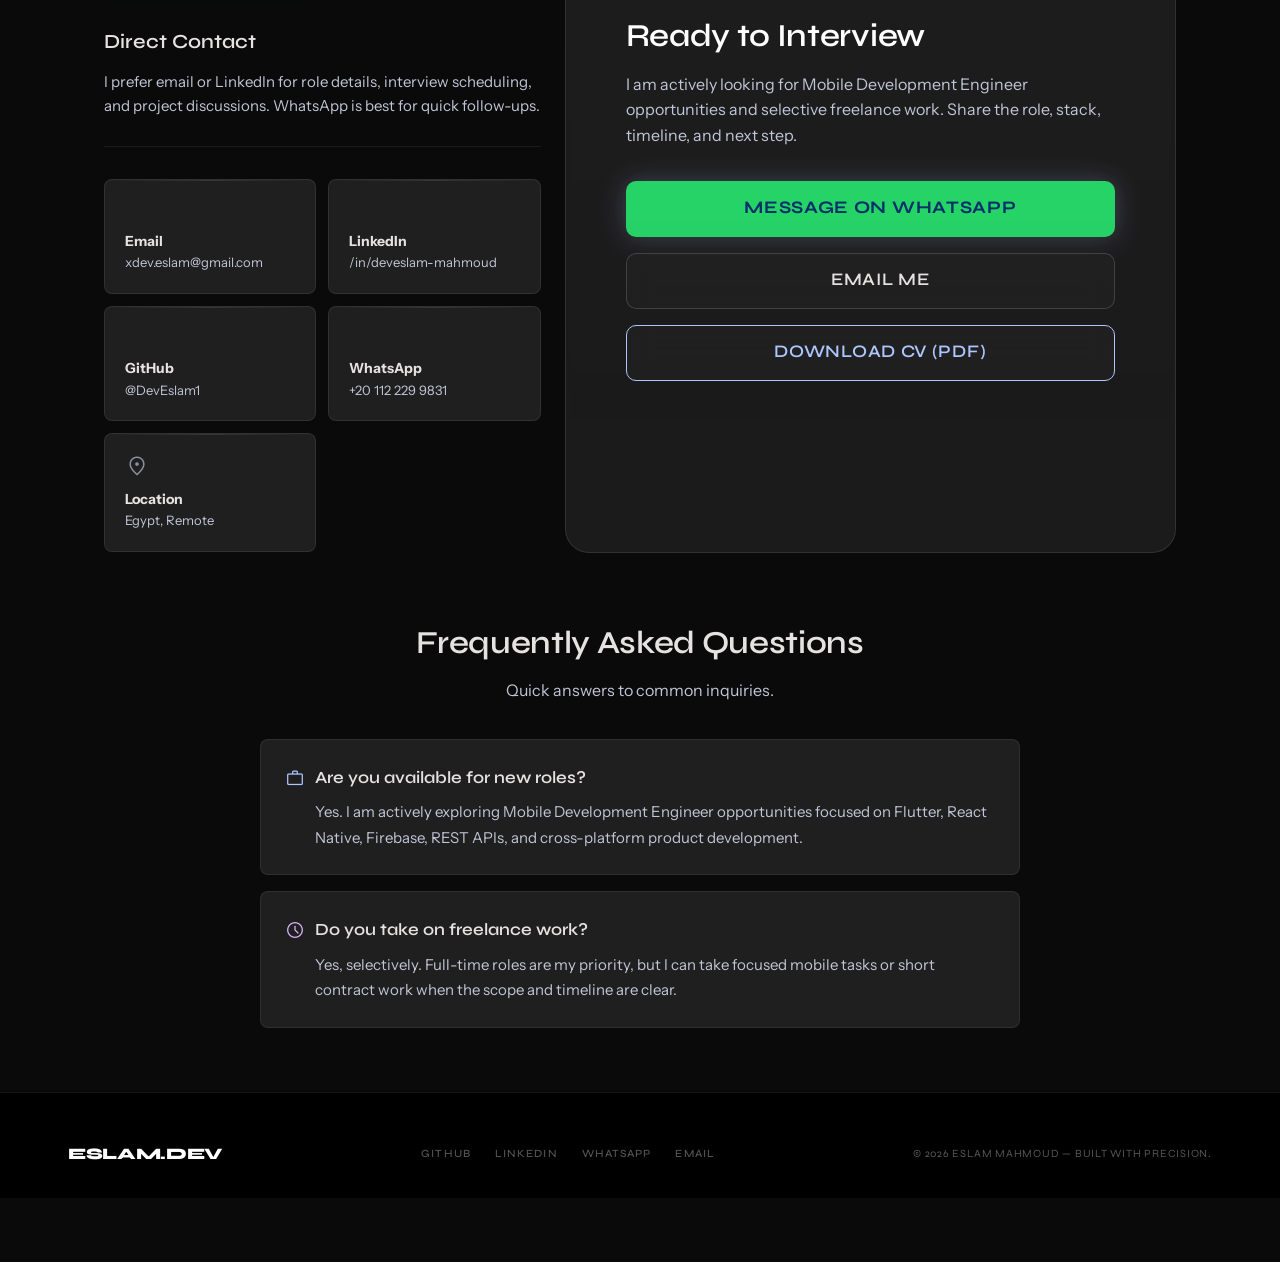
==== commit 56db7155: "feat: add XDM project to archive and rename Hire Me calls-to-action to Get in Touch" ====
--- a/index.html
+++ b/index.html
@@ -479,8 +479,8 @@
       </div>
 
       <a class="nav__cta" href="#contact" aria-label="View contact options">
-        <i class="ph ph-briefcase" style="font-size:18px;margin-right:8px;vertical-align:middle;"></i>
-        Hire Me
+        <i class="ph ph-chat-centered-text" style="font-size:18px;margin-right:8px;vertical-align:middle;"></i>
+        Get in Touch
       </a>
 
       <button class="nav__hamburger" id="menuToggle" aria-label="Toggle mobile menu" aria-expanded="false">
@@ -984,6 +984,22 @@
       <p class="archive-label">Open Source & Flagship Prototypes</p>
       <div class="archive-grid" id="archiveGrid">
         
+        <!-- XDM -->
+        <article class="interactive-card archive-card" data-tags="flutter,api,open-source" data-project="xdm">
+          <div class="archive-card__live-dot" style="background:#f59e0b;box-shadow:0 0 8px #f59e0b;animation:none;"></div>
+          <div class="archive-card__header">
+            <div class="archive-card__icon"><img src="./assets/apps%20icons/Xdm.png" class="app-icon" loading="lazy" alt="XDM"></div>
+            </div>
+          <h3 class="archive-card__title">XDM <span class="chip-mono" style="font-size:0.5rem;padding:2px 4px;color:#f59e0b;border-color:#f59e0b">Under Development</span></h3>
+          <p class="archive-card__desc">A premium <strong>multi-threaded</strong> download manager with YouTube streams fetching and <strong>torrent capabilities</strong>.</p>
+          <div style="display:flex; justify-content:space-between; align-items:flex-end; border-top: 1px solid rgba(255, 255, 255, 0.05); padding-top: 12px; margin-top: auto;">
+            <div class="archive-card__tech" style="border-top:none; padding-top:0; margin-top:0;"><span style="color:#f59e0b">Flutter</span><span style="color:#f59e0b">Provider</span></div>
+            <a href="https://github.com/DevEslam1/XDM" target="_blank" rel="noopener noreferrer" style="padding: 6px 12px; font-size: 0.7rem; border: 1px solid rgba(255,255,255,0.1); border-radius: 4px; color: var(--clr-outline); display:flex; align-items:center; gap:4px; text-decoration: none; transition: background 0.2s;">
+              <i class="ph ph-github-logo" style="font-size:14px"></i> GitHub
+            </a>
+          </div>
+        </article>
+
         <!-- Tazeeq -->
         <article class="interactive-card archive-card" data-tags="react-native,firebase,api" data-project="tazeeq">
           <div class="archive-card__live-dot" style="background:#10b981;box-shadow:0 0 8px #10b981"></div>
@@ -2117,10 +2133,10 @@
 
 <script src="script.js" defer></script>
 
-<!-- Floating Hire Me Button -->
-<a href="#contact" id="floatingHireBtn" class="floating-hire-btn" aria-label="Hire Me">
+<!-- Floating Get in Touch Button -->
+<a href="#contact" id="floatingHireBtn" class="floating-hire-btn" aria-label="Get in Touch">
   <i class="ph ph-chat-centered-text"></i>
-  <span>Hire Me</span>
+  <span>Get in Touch</span>
 </a>
 </body>
 </html>
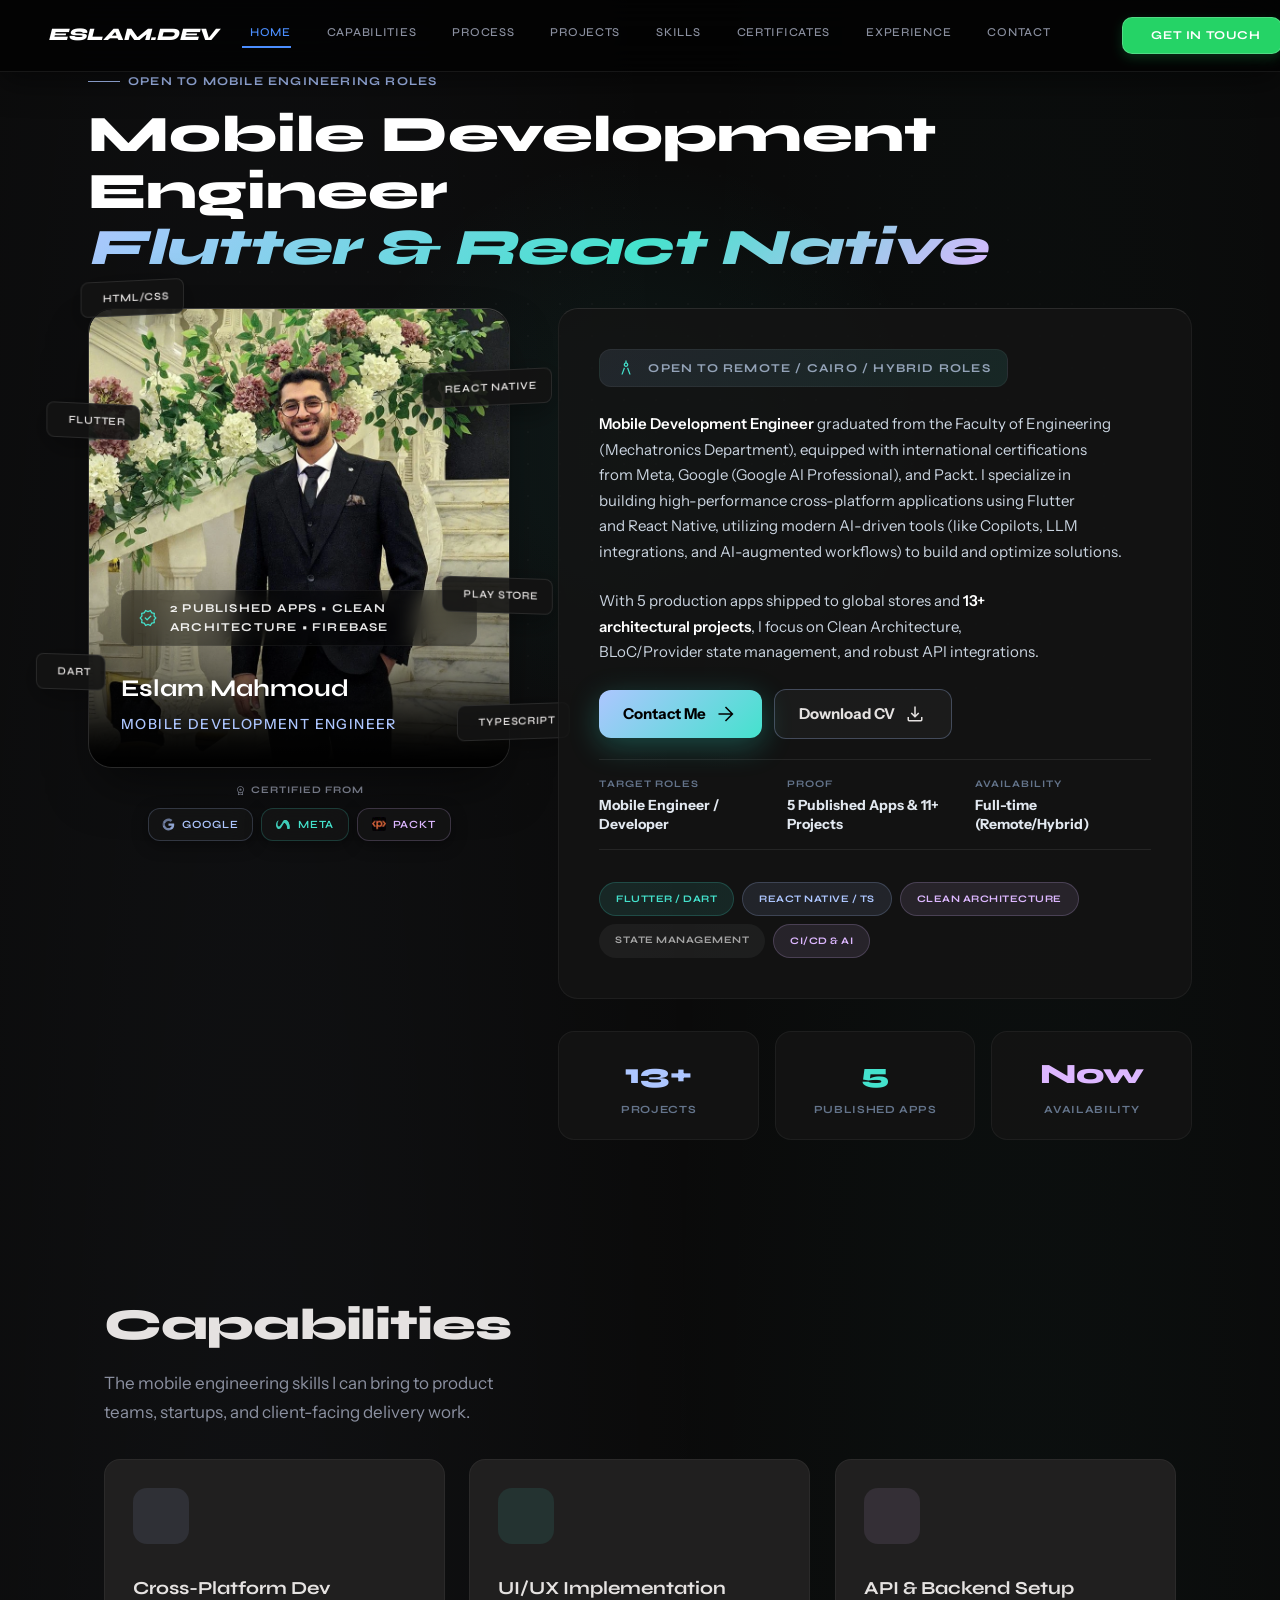
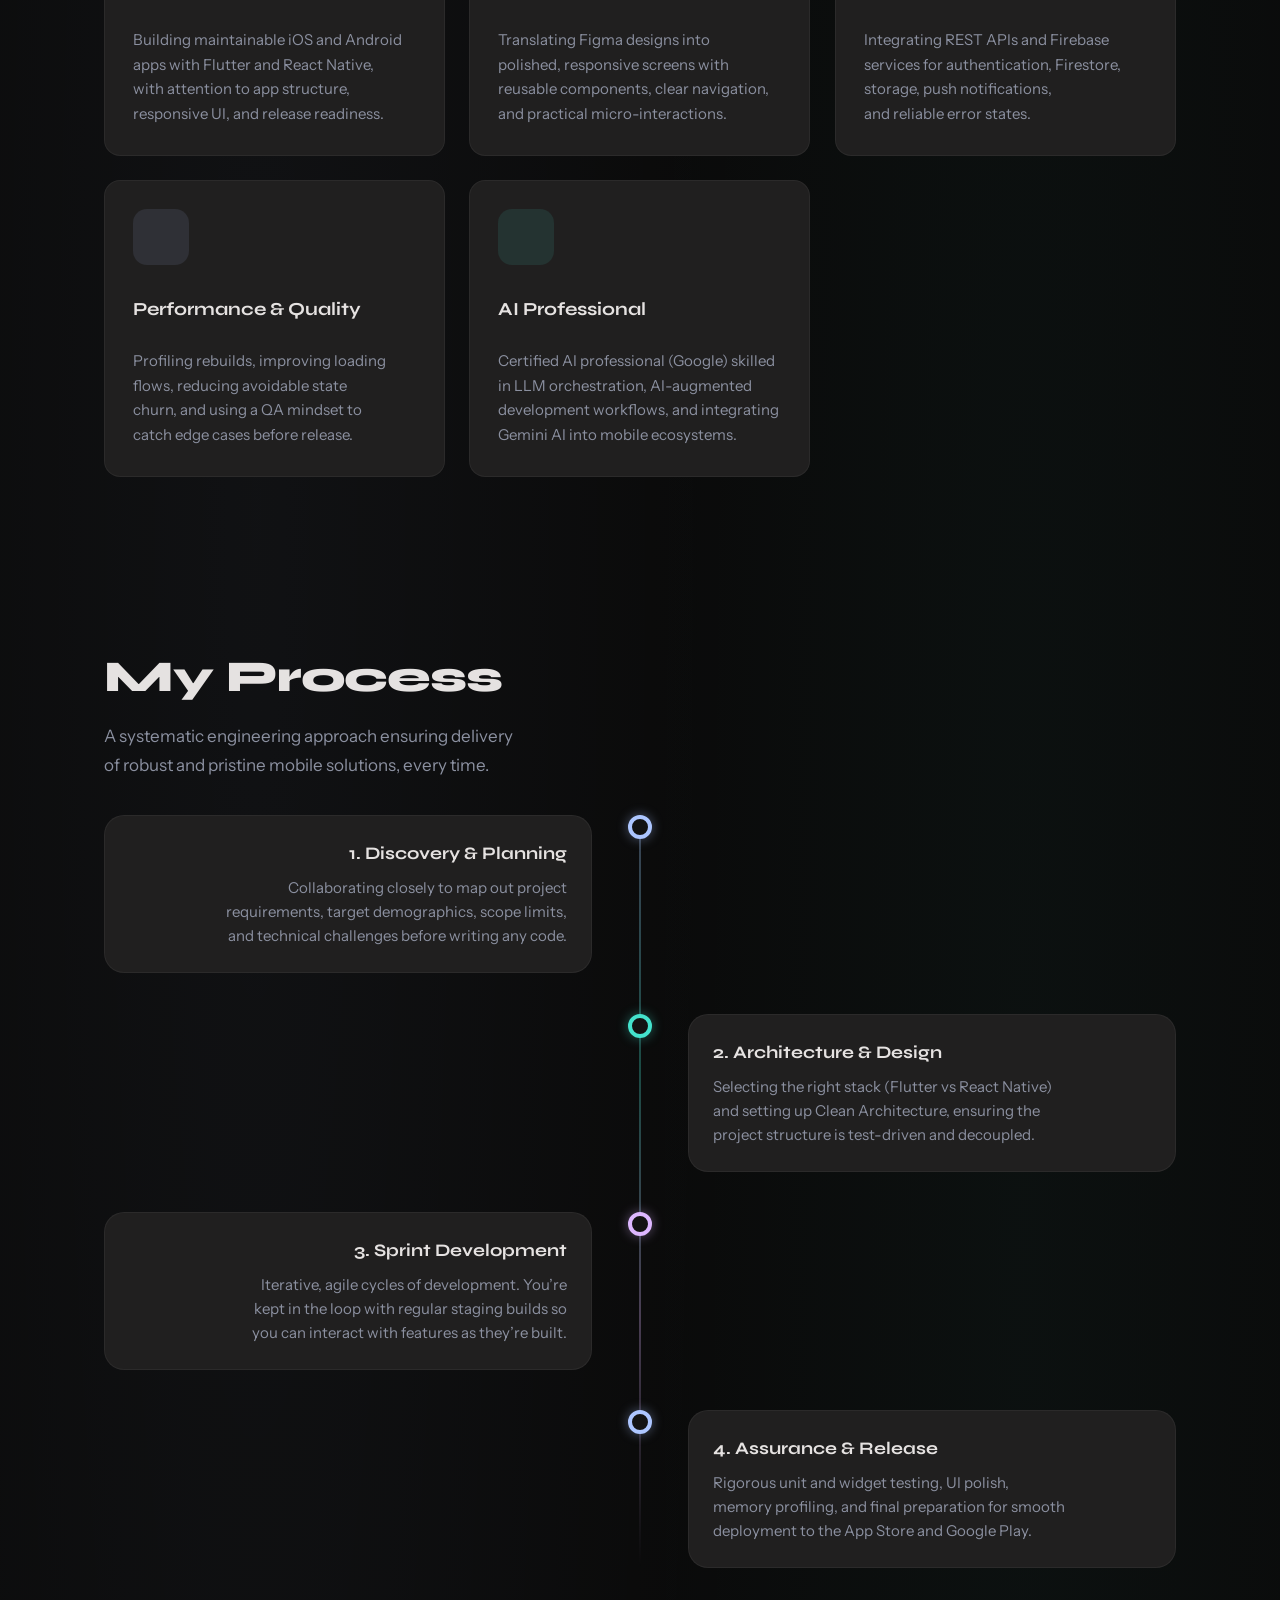
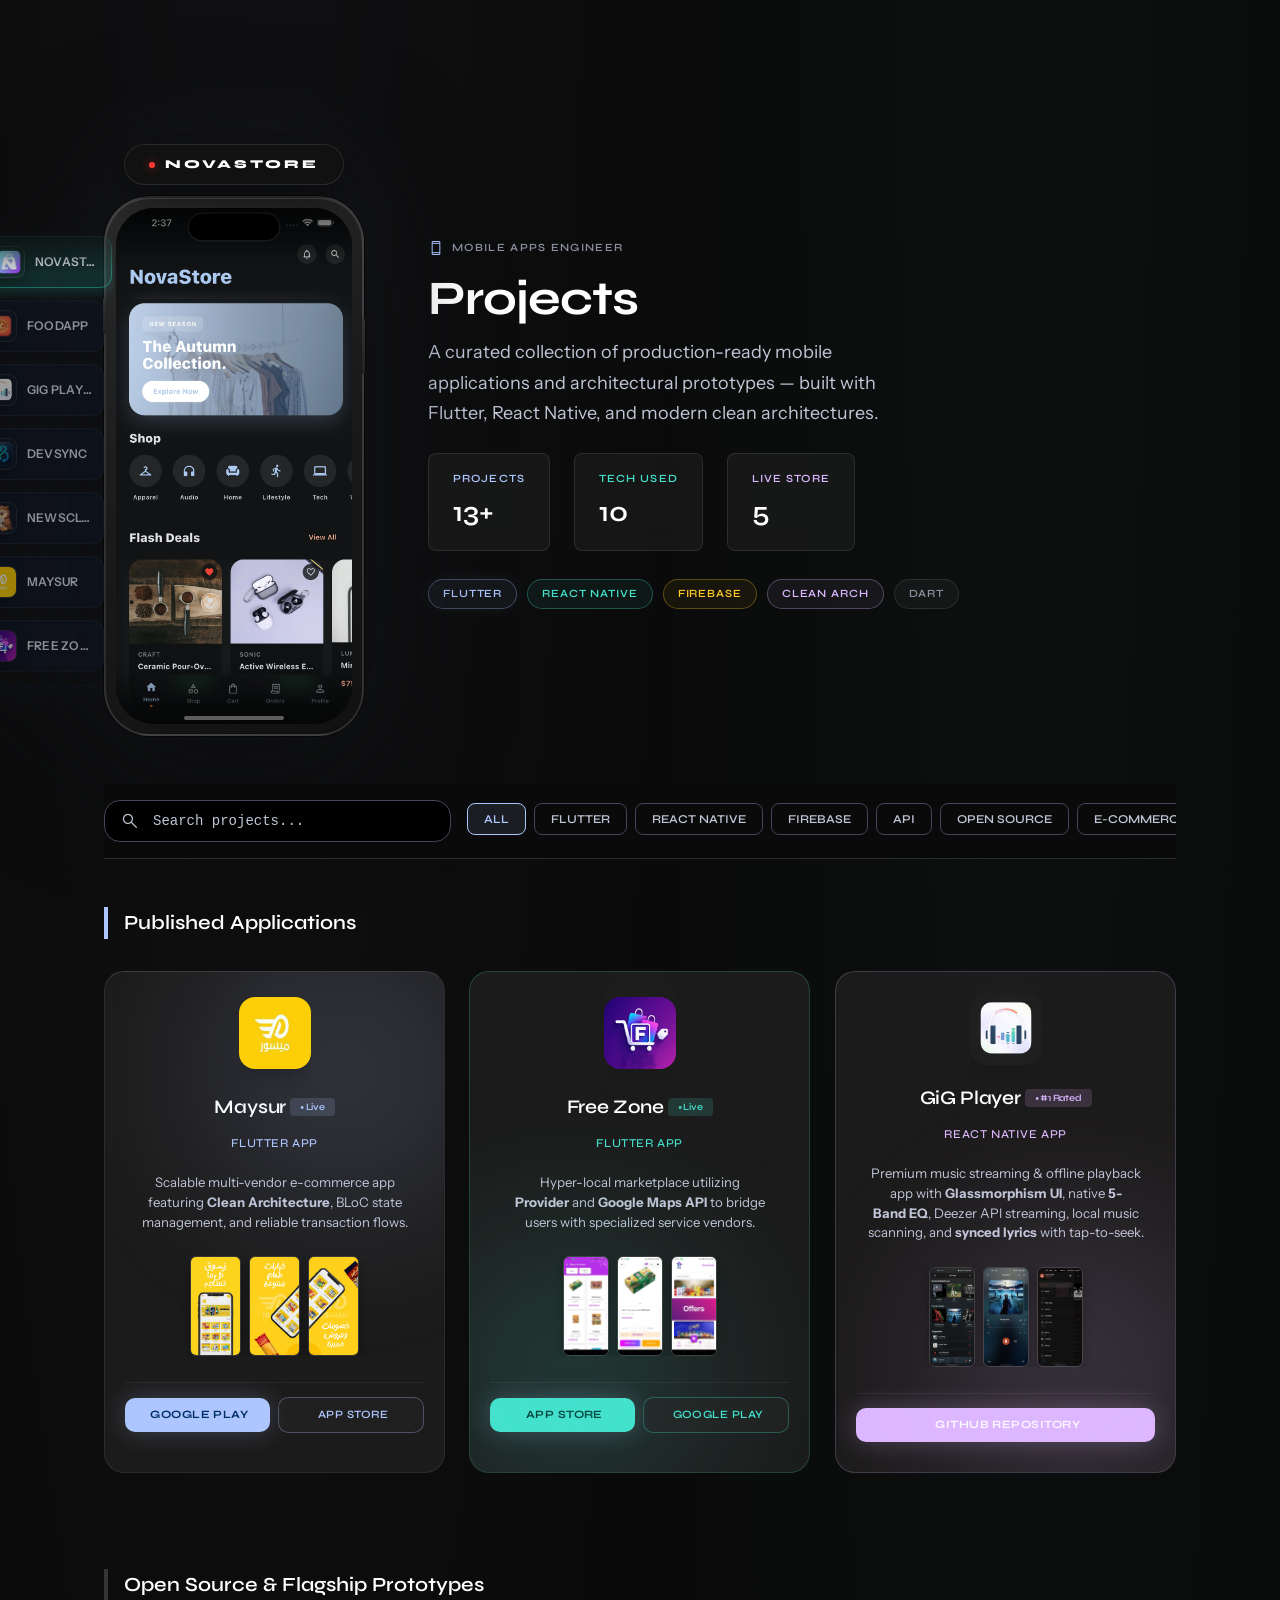
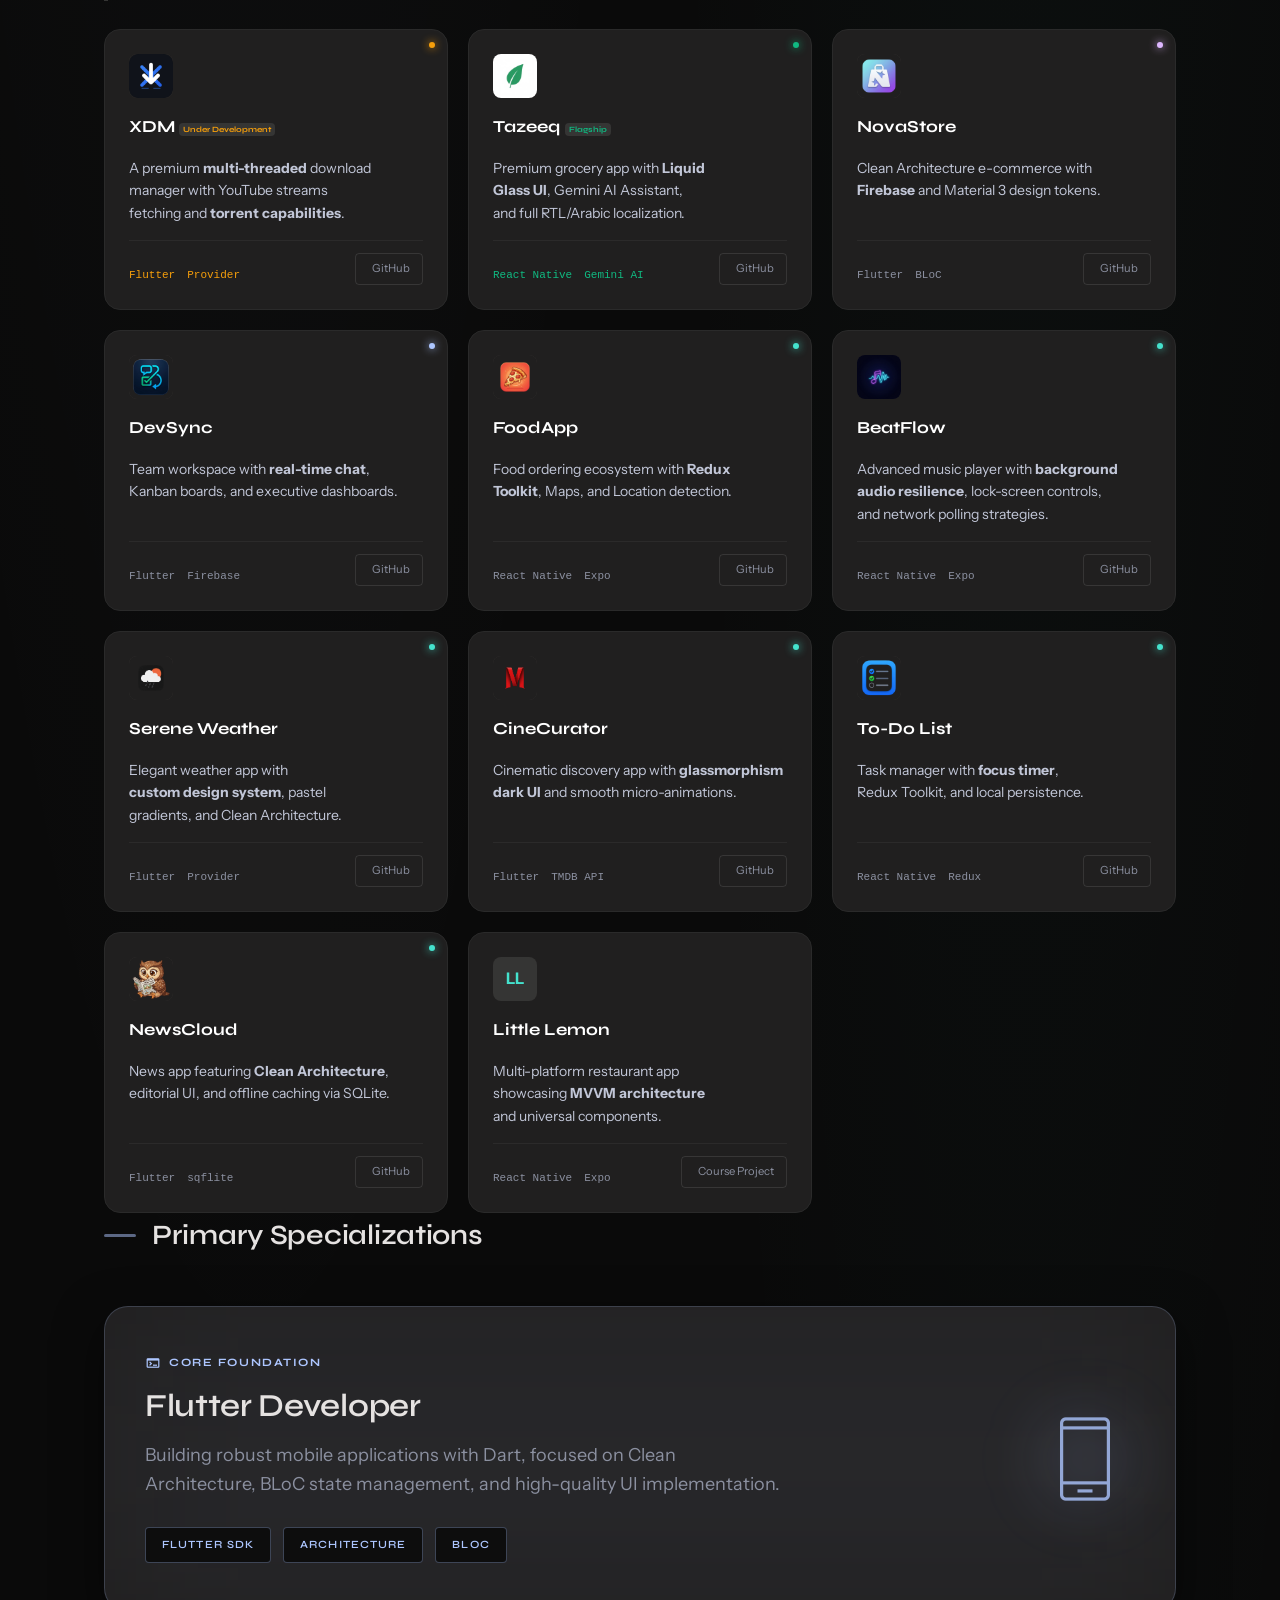
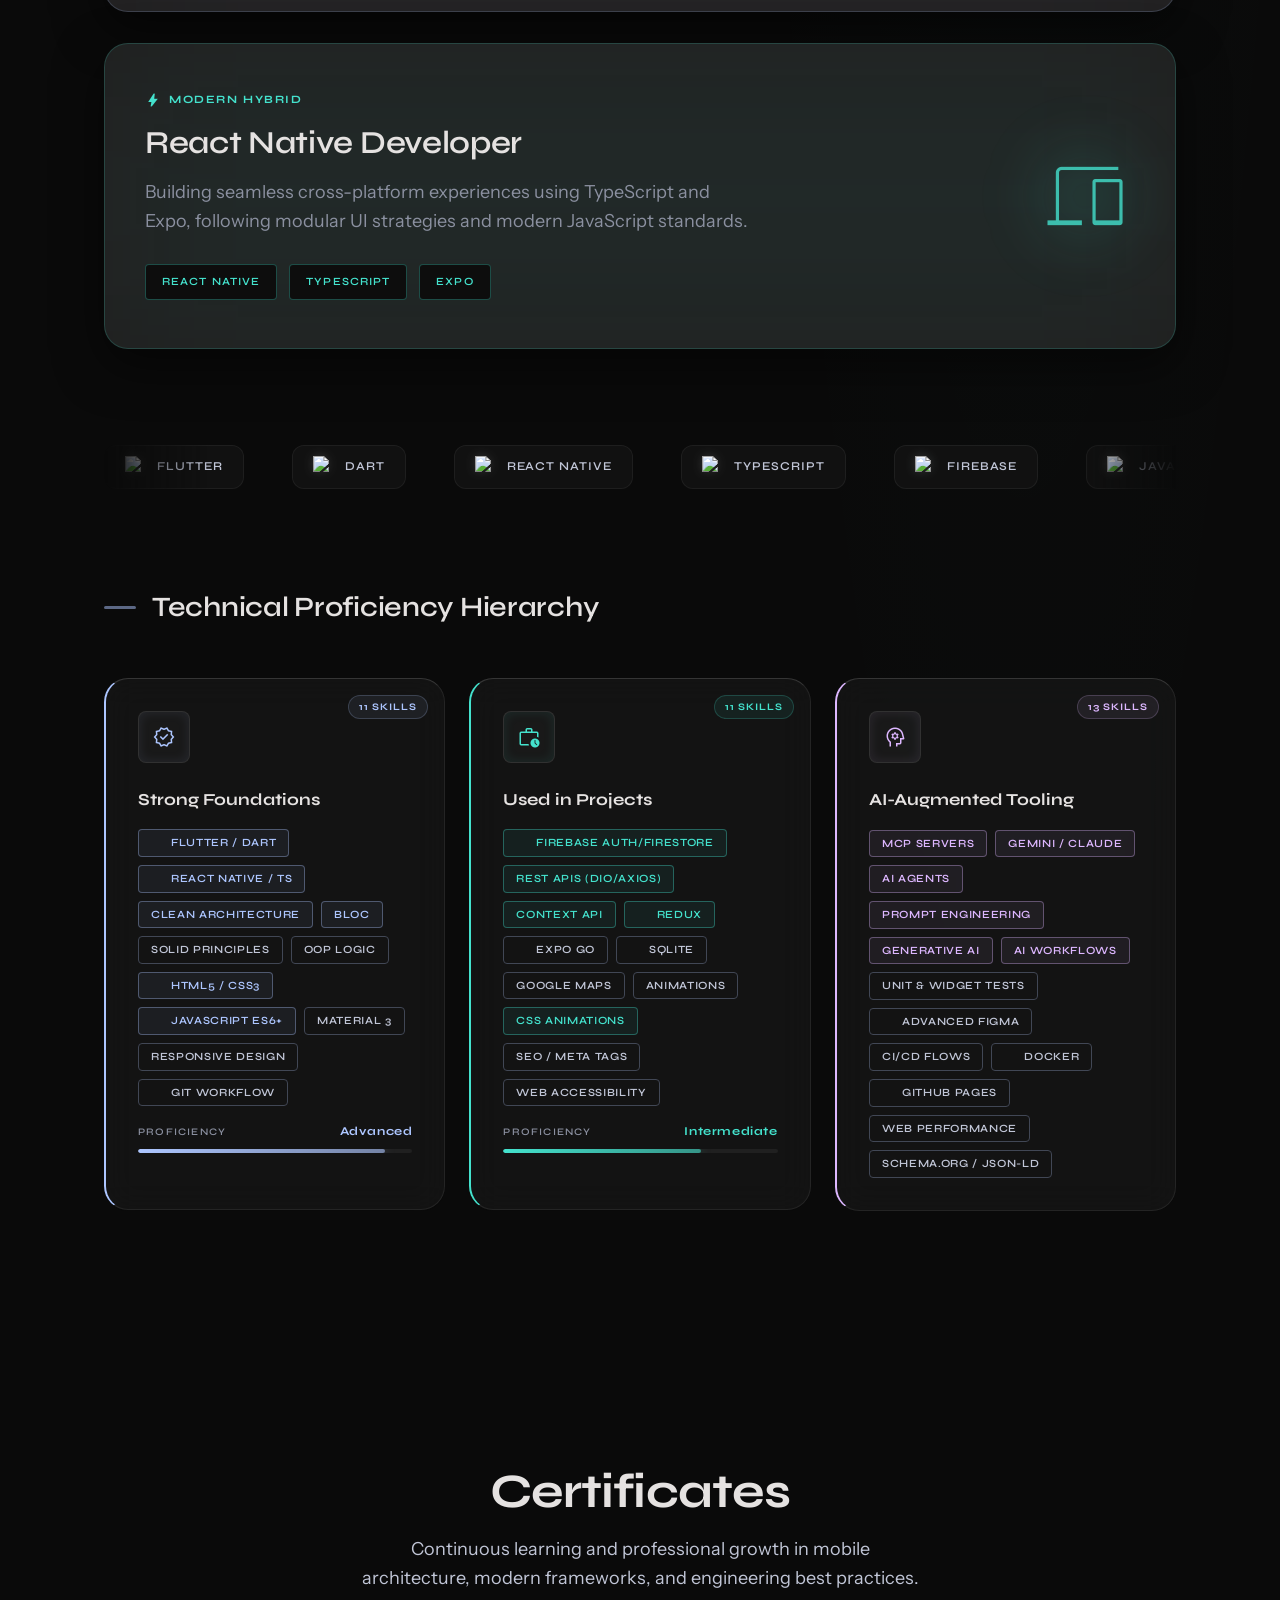
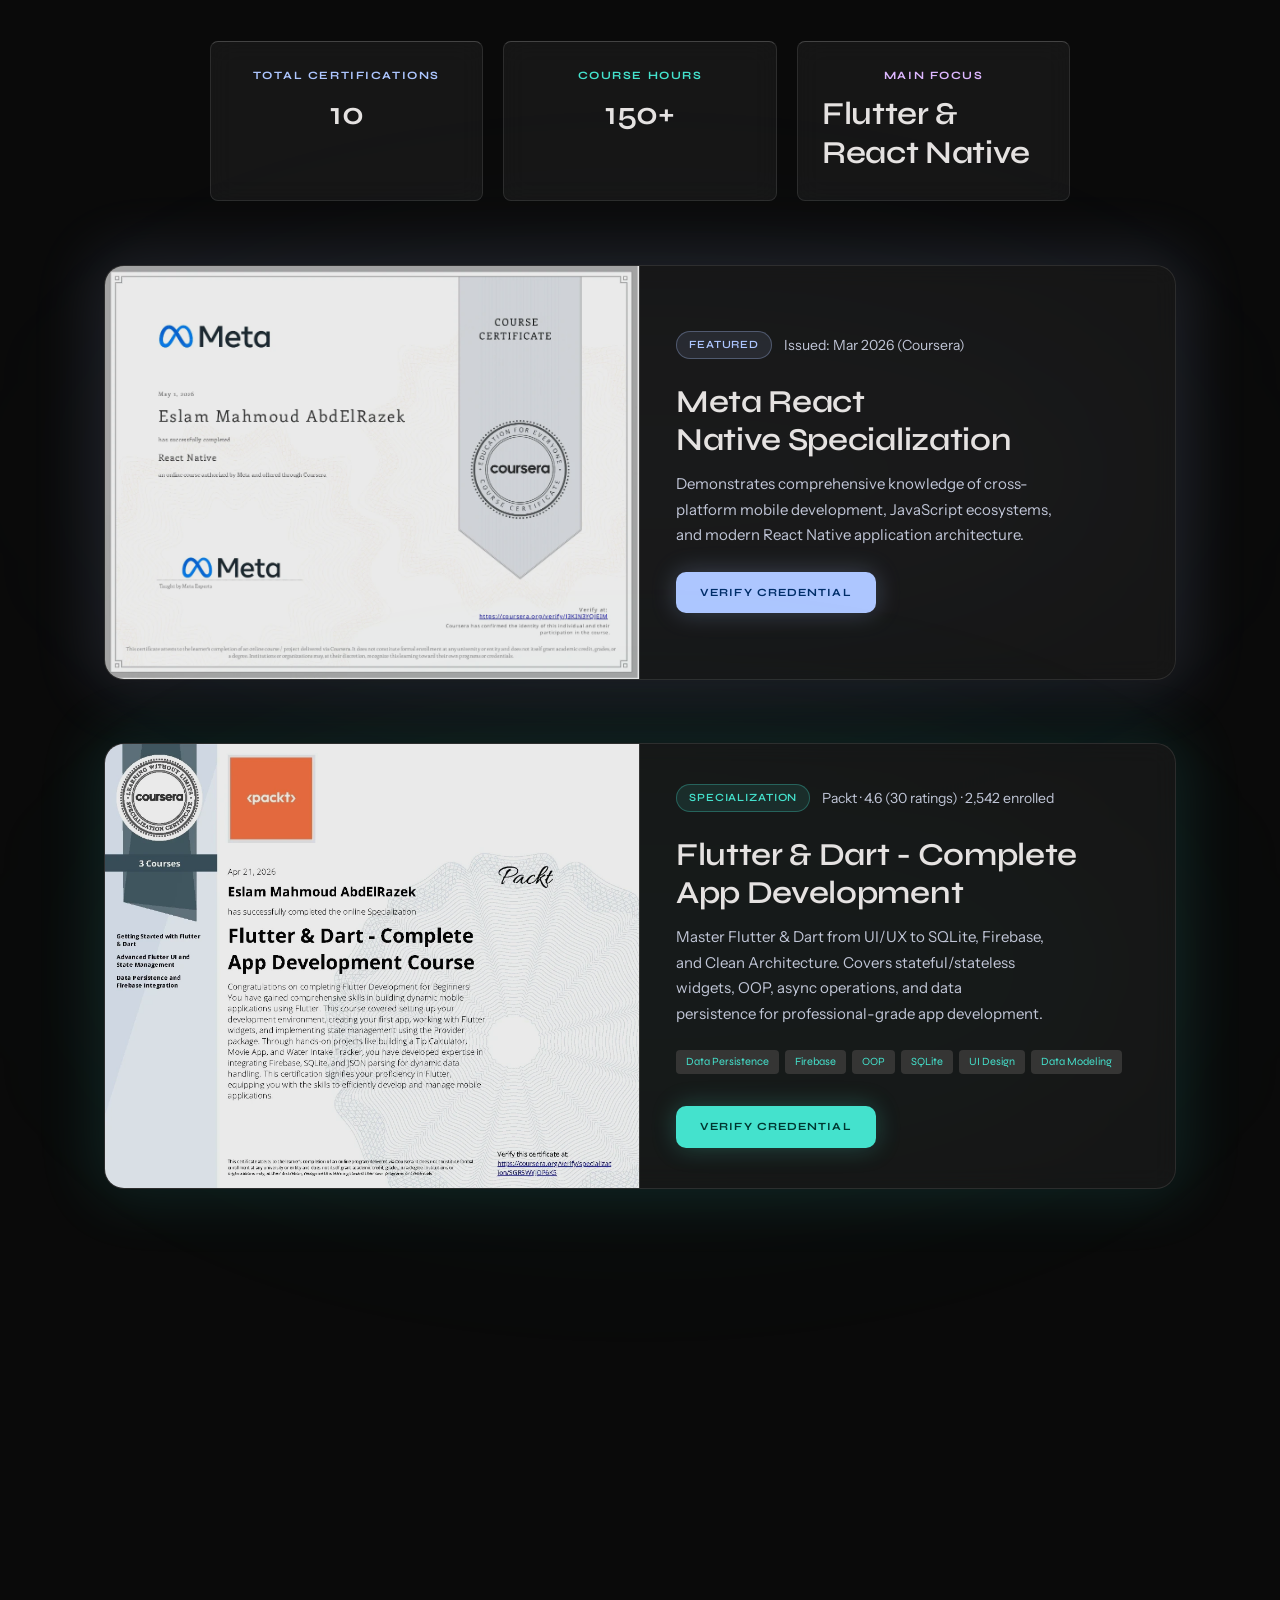
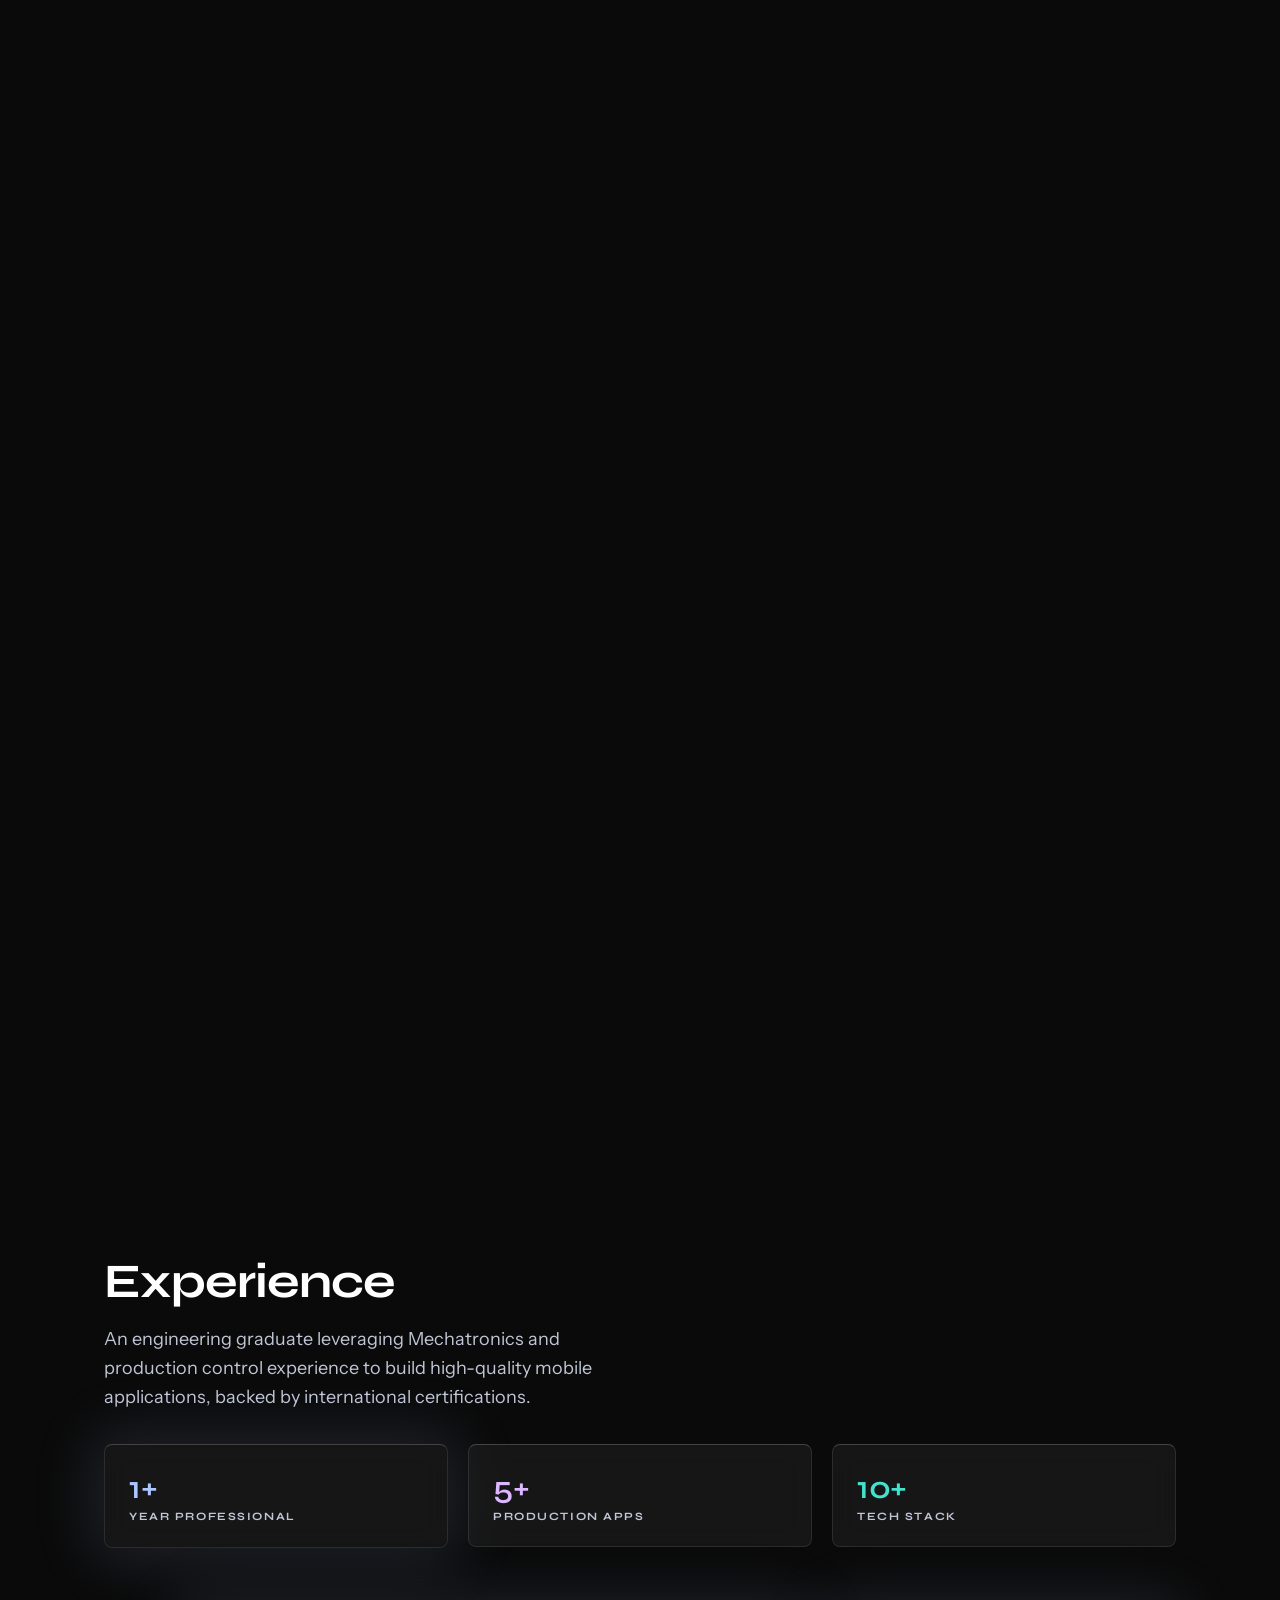
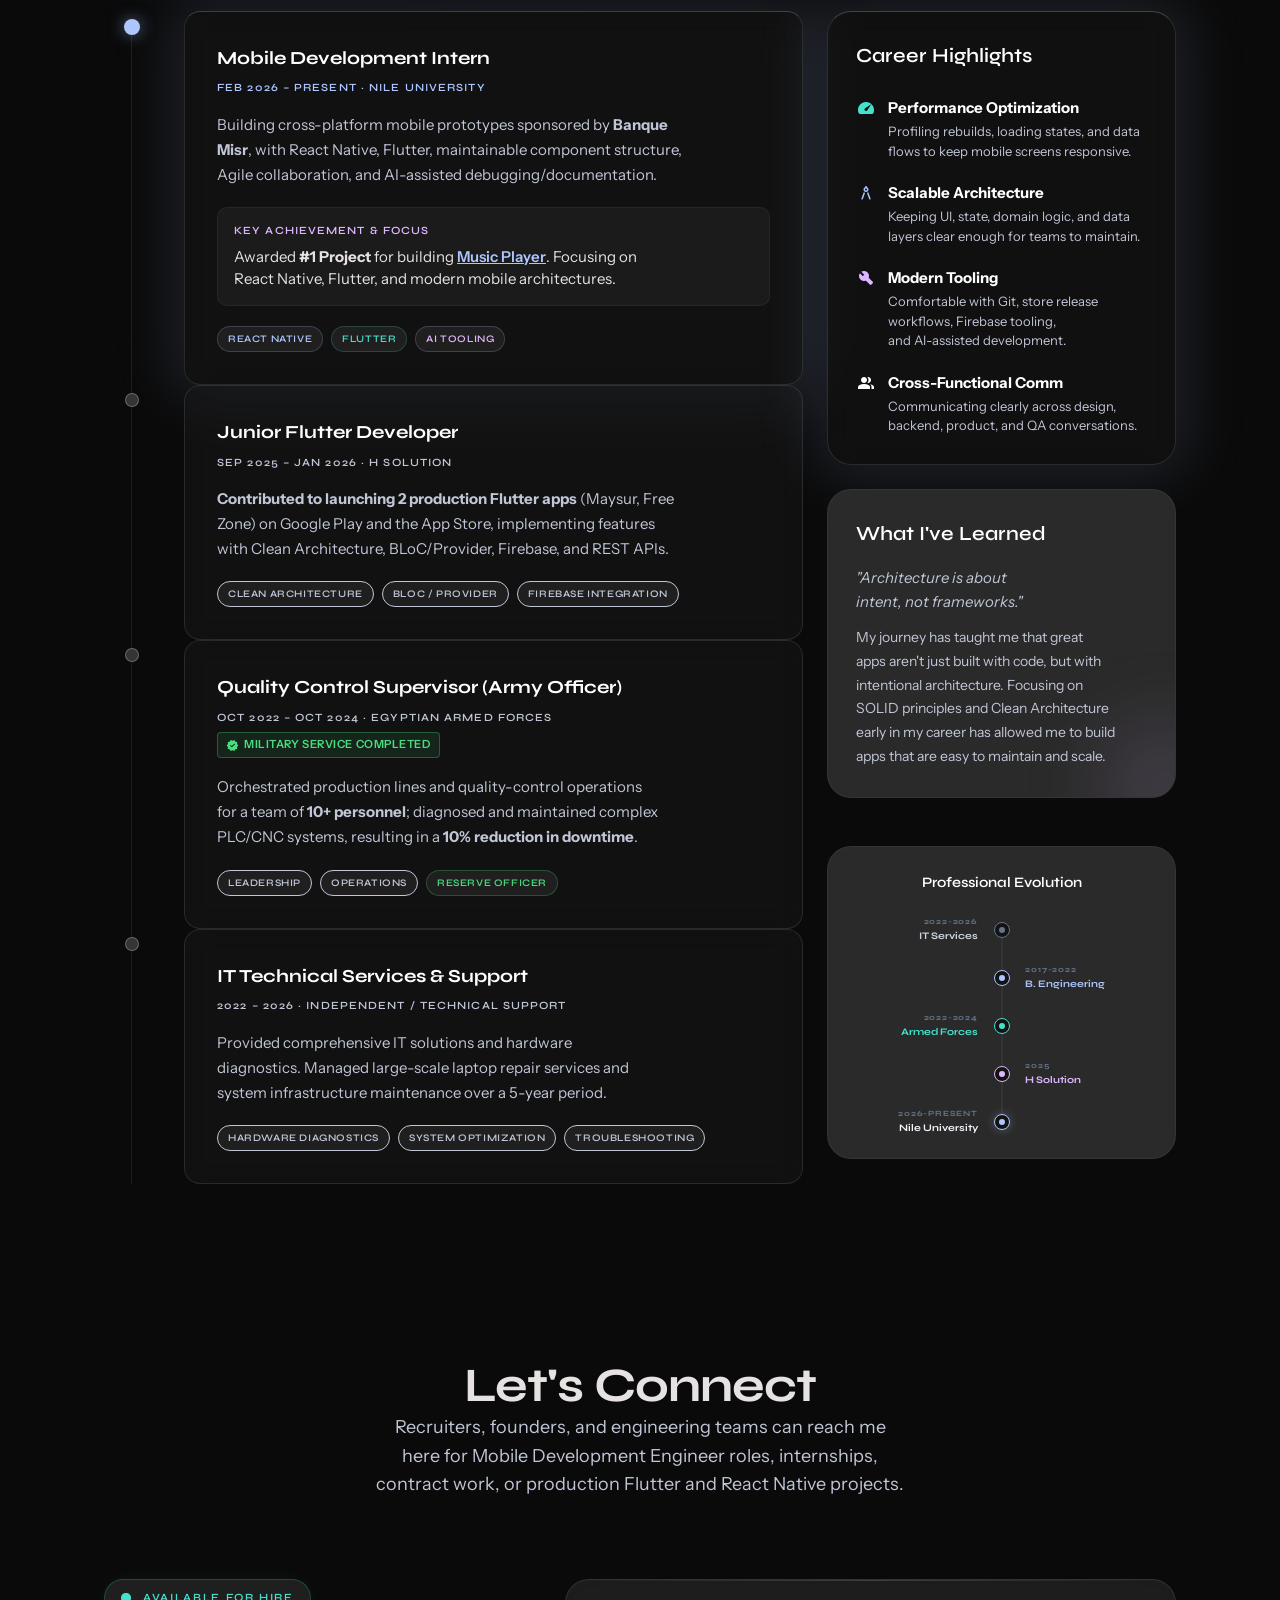
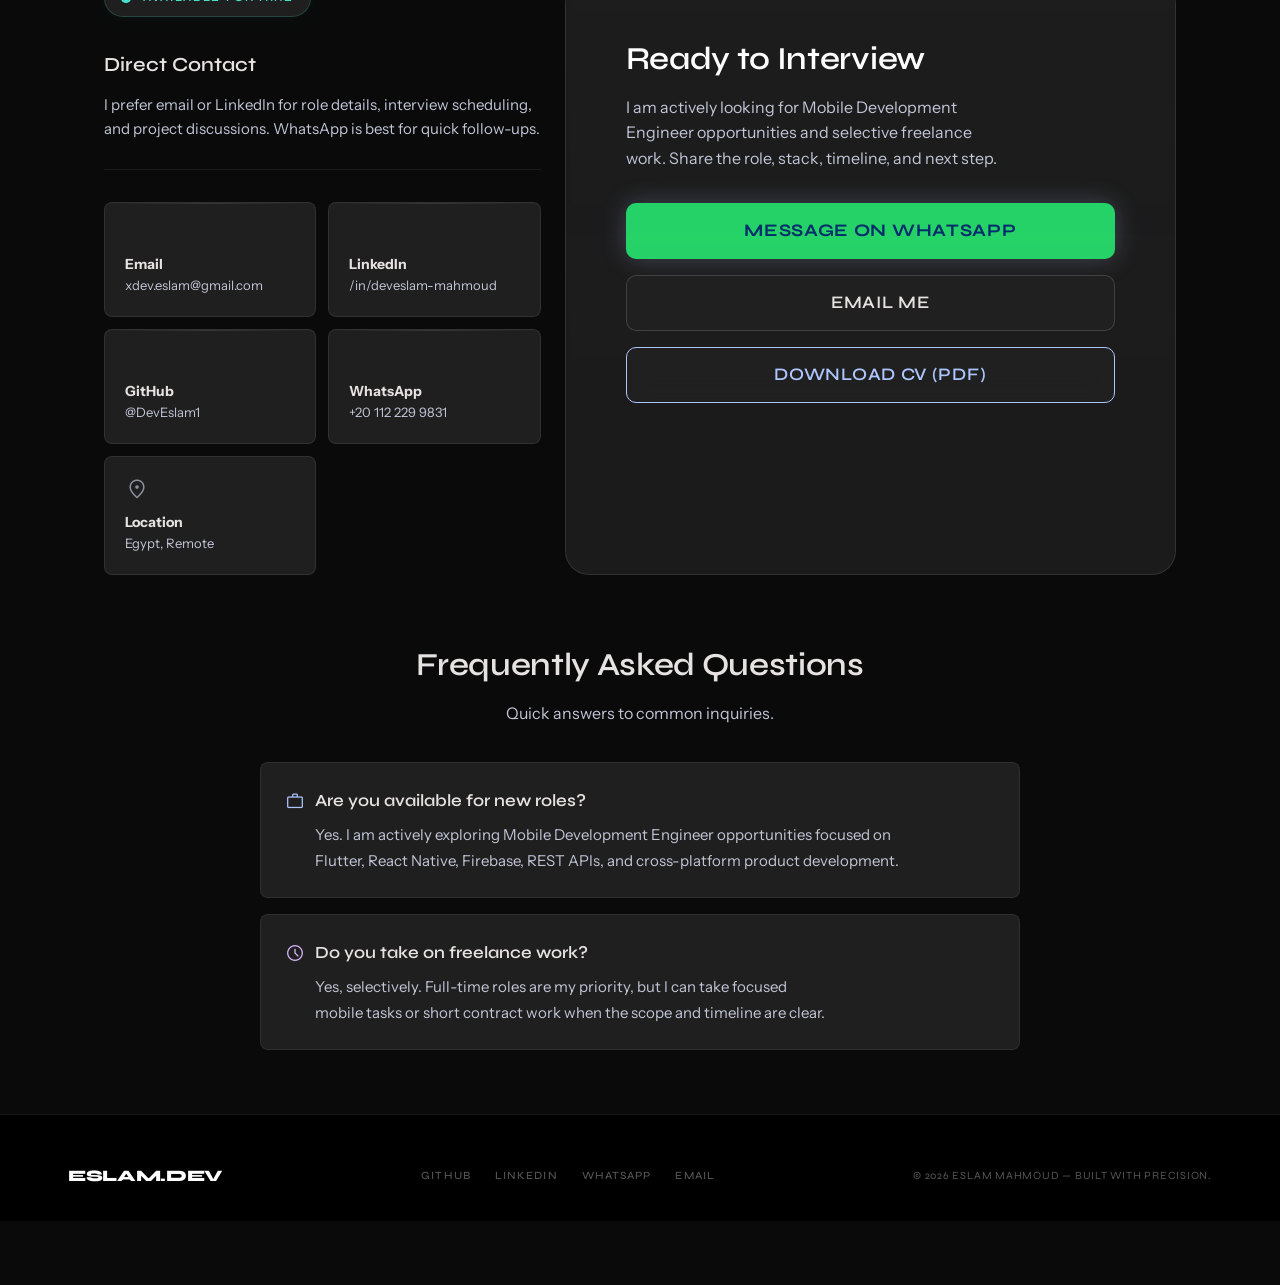
==== commit 82b7a53b: "feat: implement smooth cursor orb, add dynamic gradient hover effects, improve mobile menu transitio" ====
--- a/index.html
+++ b/index.html
@@ -1,2144 +1,2145 @@
-<!DOCTYPE html>
-<html lang="en" class="dark">
-<head>
-  <meta charset="UTF-8" />
-  <meta name="viewport" content="width=device-width, initial-scale=1.0" />
-  <title>Eslam Mahmoud - Mobile Development Engineer | Flutter & React Native</title>
-  <meta name="description" content="Portfolio of Eslam Mahmoud, a Mobile Development Engineer building Flutter and React Native apps shipped to Google Play and the App Store. Open to mobile engineering roles." />
-  <meta name="keywords" content="Flutter Developer, React Native Developer, Mobile Development Engineer, Mobile Engineer, Clean Architecture, Dart, TypeScript, Firebase" />
-  <meta property="og:title" content="Eslam Mahmoud - Mobile Development Engineer | Flutter & React Native" />
-  <meta property="og:description" content="Production-ready Flutter and React Native apps, clean architecture, Firebase, REST APIs, and store deployment experience." />
-  <meta property="og:type" content="website" />
-  <meta property="og:url" content="https://deveslam1.github.io/" />
-  <meta property="og:image" content="https://deveslam1.github.io/assets/my-photo_edited.webp" />
-  <meta property="og:image:width" content="1200" />
-  <meta property="og:image:height" content="630" />
-  <meta name="twitter:card" content="summary_large_image" />
-  <meta name="twitter:title" content="Eslam Mahmoud - Mobile Development Engineer | Flutter & React Native" />
-  <meta name="twitter:description" content="Flutter and React Native developer with shipped mobile apps on Google Play and the App Store." />
-  <meta name="twitter:image" content="https://deveslam1.github.io/assets/my-photo_edited.webp" />
-  <meta name="twitter:url" content="https://deveslam1.github.io/" />
-  <meta name="author" content="Eslam Mahmoud" />
-  <meta name="robots" content="index, follow" />
-  <meta name="theme-color" content="#0a0a0a" />
-  <link rel="canonical" href="https://deveslam1.github.io/" />
-  <link rel="icon" href="data:image/svg+xml,<svg xmlns='http://www.w3.org/2000/svg' viewBox='0 0 100 100'><text y='.9em' font-size='90'>EM</text></svg>" />
-  <link rel="preload" as="image" href="./assets/my-photo_edited.webp" />
-
-  <!-- Fonts -->
-  <link rel="preconnect" href="https://fonts.googleapis.com" />
-  <link rel="preconnect" href="https://fonts.gstatic.com" crossorigin />
-  <link rel="preload" as="style" href="https://fonts.googleapis.com/css2?family=Syne:wght@400;500;600;700;800&family=Instrument+Sans:ital,wght@0,400;0,500;0,600;1,400&display=swap" />
-  <link href="https://fonts.googleapis.com/css2?family=Syne:wght@400;500;600;700;800&family=Instrument+Sans:ital,wght@0,400;0,500;0,600;1,400&display=swap" rel="stylesheet" />
-  <link href="https://fonts.googleapis.com/css2?family=Material+Symbols+Outlined:opsz,wght,FILL,GRAD@20..48,100..700,0..1,-50..200&display=swap" rel="stylesheet" />
-  <script src="https://unpkg.com/@phosphor-icons/web" defer></script>
-
-  <link rel="stylesheet" href="styles_improved.css" />
-  <style>
-    /* ── TYPOGRAPHY & SCALING REFINEMENTS ── */
-    :root {
-      --font-display: 'Syne', sans-serif;
-      --font-body: 'Instrument Sans', sans-serif;
-    }
-
-    /* Hero headline — proportional, no overflow */
-    .hero-bento__headline {
-      font-size: clamp(2rem, 4vw, 3.25rem) !important;
-      font-weight: 800 !important;
-      letter-spacing: 0 !important;
-      line-height: 1.1 !important;
-      overflow-wrap: anywhere !important;
-    }
-    .hero-bento__headline-accent {
-      background: linear-gradient(135deg, var(--clr-primary) 0%, var(--clr-secondary) 60%, var(--clr-tertiary) 100%);
-      -webkit-background-clip: text;
-      -webkit-text-fill-color: transparent;
-      background-clip: text;
-      font-style: italic;
-      overflow-wrap: anywhere;
-    }
-    .hero-mobile-break {
-      display: none;
-    }
-
-    @media (max-width: 480px) {
-      .hero-bento__headline {
-        font-size: 2.05rem !important;
-        line-height: 1.08 !important;
-      }
-      .hero-mobile-break {
-        display: block;
-      }
-    }
-
-    /* Section titles — balanced presence */
-    .u-section-title {
-      font-size: clamp(2rem, 3.5vw, 2.75rem) !important;
-      font-weight: 800 !important;
-      letter-spacing: -0.025em !important;
-      line-height: 1.12 !important;
-    }
-    .u-section-subtitle {
-      font-size: 1.0625rem !important;
-      line-height: 1.7 !important;
-      max-width: 600px;
-    }
-
-    /* Service cards */
-    .service-card { padding: 28px !important; border-radius: 16px !important; }
-    .service-card__title { font-size: 1.15rem !important; font-weight: 700 !important; margin-bottom: 10px !important; }
-    .service-card__desc { font-size: 0.9375rem !important; line-height: 1.65 !important; }
-    .service-card__icon { margin-bottom: 16px !important; }
-
-    /* Process steps */
-    .process-step__title { font-size: 1.1rem !important; font-weight: 700 !important; }
-    .process-step__desc { font-size: 0.9375rem !important; line-height: 1.6 !important; }
-
-    /* Experience timeline */
-    .timeline__title { font-size: 1.15rem !important; font-weight: 700 !important; }
-    .timeline__desc { font-size: 0.9375rem !important; line-height: 1.65 !important; }
-
-    /* Nav — prevent crowding */
-    .nav__logo {
-      font-family: var(--font-display) !important;
-      font-weight: 800 !important;
-      font-size: 1.1rem !important;
-      letter-spacing: -0.02em !important;
-    }
-    .nav__link {
-      font-size: 0.75rem !important;
-      font-weight: 500 !important;
-    }
-
-    /* Hero bio card */
-    .hero-bento__bio-panel { border-radius: 20px !important; }
-    .hero-bento__bio-body p { font-size: 0.9375rem !important; line-height: 1.7 !important; }
-
-    /* Stats numbers — toned down */
-    .hero-bento__stat-value { font-size: 1.75rem !important; font-weight: 800 !important; }
-    .hero-bento__stat-label { font-size: 0.6875rem !important; letter-spacing: 0.06em !important; }
-
-    /* Section eyebrow labels */
-    .text-label-caps {
-      font-size: 0.7rem !important;
-      letter-spacing: 0.14em !important;
-      font-weight: 700 !important;
-    }
-
-    /* Project cards */
-    .case-study-card { border-radius: 20px !important; }
-    .archive-card { border-radius: 16px !important; }
-    .archive-card__title { font-size: 1.05rem !important; font-weight: 700 !important; }
-    .archive-card__desc { font-size: 0.875rem !important; line-height: 1.6 !important; }
-
-    /* Skill cards */
-    .skill-card__title { font-size: 1.05rem !important; font-weight: 700 !important; }
-
-    /* Contact section */
-    .contact-hero h1 { font-size: clamp(2rem, 4vw, 3rem) !important; }
-    .contact-card__title { font-weight: 700 !important; }
-
-    /* Footer */
-    .footer__logo {
-      font-family: var(--font-display) !important;
-      font-weight: 800 !important;
-      font-size: 1rem !important;
-      letter-spacing: -0.02em !important;
-    }
-
-    /* CTA button */
-    .hero-cta-btn {
-      font-size: 0.9375rem !important;
-      font-weight: 700 !important;
-      padding: 12px 24px !important;
-      border-radius: 12px !important;
-      letter-spacing: 0 !important;
-    }
-    .nav__cta {
-      font-weight: 700 !important;
-      font-size: 0.75rem !important;
-      border-radius: 10px !important;
-    }
-
-    /* Featured certs */
-    .featured-cert__card { border-radius: 20px !important; }
-
-    /* Timeline cards */
-    .timeline__card { border-radius: 16px !important; }
-    .timeline__achievement { border-radius: 10px !important; }
-
-    /* Highlights */
-    .highlight-item__title { font-weight: 700 !important; font-size: 0.9375rem !important; }
-
-    /* Buttons */
-    .btn { border-radius: 10px !important; }
-    .btn-primary { font-weight: 700 !important; }
-
-    /* Filter chips */
-    .filter-chip { border-radius: 8px !important; font-weight: 600 !important; }
-
-    /* Cert cards */
-    .cert-card { border-radius: 16px !important; }
-    .cert-card__title { font-weight: 700 !important; font-size: 1rem !important; }
-
-    /* ── HERO CERTIFICATION BADGES ── */
-    .hero-cert-badges {
-      margin-top: 14px;
-      display: flex;
-      flex-direction: column;
-      align-items: center;
-      gap: 10px;
-    }
-    .hero-cert-label {
-      display: flex;
-      align-items: center;
-      gap: 5px;
-      font-family: var(--font-display);
-      font-size: 0.625rem;
-      font-weight: 700;
-      letter-spacing: 0.1em;
-      text-transform: uppercase;
-      color: var(--clr-outline);
-    }
-    .hero-cert-pills {
-      display: flex;
-      gap: 8px;
-      flex-wrap: wrap;
-      justify-content: center;
-    }
-    .hero-cert-badge {
-      display: inline-flex;
-      align-items: center;
-      gap: 7px;
-      padding: 0.4rem 0.85rem;
-      border-radius: 0.75rem;
-      font-family: var(--font-display);
-      font-size: 0.6875rem;
-      font-weight: 600;
-      letter-spacing: 0.08em;
-      text-transform: uppercase;
-      background: rgba(20, 20, 20, 0.85);
-      border: 1px solid rgba(255, 255, 255, 0.08);
-      border-top-color: rgba(255, 255, 255, 0.14);
-      box-shadow: 0 4px 16px rgba(0, 0, 0, 0.4);
-      backdrop-filter: blur(12px);
-      -webkit-backdrop-filter: blur(12px);
-      transition: border-color var(--tr-base), transform var(--tr-base), box-shadow var(--tr-base);
-      cursor: default;
-    }
-    .hero-cert-badge:hover {
-      transform: translateY(-2px);
-      box-shadow: 0 8px 24px rgba(0, 0, 0, 0.5);
-    }
-    /* Google — primary blue accent */
-    .hero-cert-badge--google {
-      color: var(--clr-primary);
-      border-color: rgba(173, 198, 255, 0.2);
-    }
-    .hero-cert-badge--google:hover {
-      border-color: rgba(173, 198, 255, 0.4);
-      box-shadow: 0 8px 24px rgba(173, 198, 255, 0.12);
-    }
-    /* Meta — secondary teal accent */
-    .hero-cert-badge--meta {
-      color: var(--clr-secondary);
-      border-color: rgba(68, 226, 205, 0.2);
-    }
-    .hero-cert-badge--meta:hover {
-      border-color: rgba(68, 226, 205, 0.4);
-      box-shadow: 0 8px 24px rgba(68, 226, 205, 0.12);
-    }
-    /* Packt — tertiary purple accent */
-    .hero-cert-badge--packt {
-      color: var(--clr-tertiary);
-      border-color: rgba(221, 183, 255, 0.2);
-    }
-    .hero-cert-badge--packt:hover {
-      border-color: rgba(221, 183, 255, 0.4);
-      box-shadow: 0 8px 24px rgba(221, 183, 255, 0.12);
-    }
-    .hero-cert-badge img,
-    .hero-cert-badge svg {
-      flex-shrink: 0;
-      opacity: 0.9;
-    }
-  </style>
-
-  <!-- Structured Data (JSON-LD) -->
-  <script type="application/ld+json">
-  {
-    "@context": "https://schema.org",
-    "@type": "Person",
-    "name": "Eslam Mahmoud",
-    "url": "https://deveslam1.github.io/",
-    "jobTitle": "Mobile Development Engineer - Flutter & React Native",
-    "sameAs": [
-      "https://github.com/DevEslam1",
-      "https://www.linkedin.com/in/deveslam-mahmoud/"
-    ],
-    "knowsAbout": ["Flutter", "React Native", "Dart", "TypeScript", "Clean Architecture", "Mobile Development", "AI-Driven Development", "Gemini AI", "LLM Integration", "Prompt Engineering"],
-    "description": "Mobile Development Engineer building Flutter and React Native apps with clean architecture, Firebase, REST APIs, store deployment experience, and modern AI development workflows."
-  }
-  </script>
-  <style>
-    /* Premium Project Enhancements */
-    .case-study-card {
-      position: relative;
-      overflow: hidden;
-    }
-    .case-study-card__orb {
-      position: absolute;
-      width: 300px;
-      height: 300px;
-      border-radius: 50%;
-      filter: blur(80px);
-      z-index: 0;
-      opacity: 0.15;
-      pointer-events: none;
-    }
-    .case-study-card:hover .case-study-card__orb {
-      opacity: 0.25;
-      transform: scale(1.1);
-      transition: all 0.8s var(--tr-slow);
-    }
-    .tech-pills-mini span {
-      background: rgba(255, 255, 255, 0.05);
-      border: 1px solid rgba(255, 255, 255, 0.1);
-      transition: all 0.3s ease;
-    }
-    .case-study-card:hover .tech-pills-mini span {
-      border-color: var(--clr-primary);
-      box-shadow: 0 0 10px rgba(173, 198, 255, 0.1);
-    }
-    .archive-card {
-      position: relative;
-    }
-    .archive-card__live-dot {
-      position: absolute;
-      top: 12px;
-      right: 12px;
-      width: 6px;
-      height: 6px;
-      background: var(--clr-secondary);
-      border-radius: 50%;
-      box-shadow: 0 0 8px var(--clr-secondary);
-      animation: pulse 2s infinite;
-    }
-    @keyframes pulse {
-      0% { transform: scale(1); opacity: 1; }
-      50% { transform: scale(1.5); opacity: 0.5; }
-      100% { transform: scale(1); opacity: 1; }
-    }
-    .case-study-card:hover .case-study-card__visual img {
-      transform: translateY(-5px) rotateY(-2deg);
-    }
-    /* Shorter and more compact Published App Cards styling overrides */
-    .case-study-card__visual {
-      padding: 16px 0 !important;
-    }
-    .case-study-card__visual img {
-      width: 72px !important;
-      height: 72px !important;
-      border-radius: 16px !important;
-    }
-    .case-study-card__main {
-      padding: 0 20px 20px 20px !important;
-      gap: 14px !important;
-    }
-    .case-study-card h2.text-h2 {
-      margin-bottom: 2px !important;
-      font-size: 1.2rem !important;
-    }
-    .case-study-meta {
-      font-size: 0.75rem !important;
-    }
-    .case-study-details {
-      margin-top: 6px !important;
-    }
-    .case-study-section p {
-      font-size: 0.825rem !important;
-      line-height: 1.5 !important;
-    }
-    .case-study-actions {
-      margin-top: 12px !important;
-      padding-top: 14px !important;
-      gap: 8px !important;
-      justify-content: center !important;
-    }
-    .case-study-actions a.btn {
-      font-size: 0.7rem !important;
-      padding: 8px 12px !important;
-    }
-
-    .project-screenshots-wrapper {
-      position: relative;
-      width: 100%;
-      margin-top: 10px;
-    }
-    .project-screenshots {
-      display: flex;
-      gap: 8px;
-      justify-content: center;
-      overflow-x: auto;
-      width: 100%;
-      -webkit-overflow-scrolling: touch;
-      scrollbar-width: none !important; /* Firefox */
-      -ms-overflow-style: none !important;  /* IE/Edge */
-    }
-    .project-screenshots::-webkit-scrollbar {
-      display: none !important; /* Chrome/Safari */
-    }
-    .project-screenshots img {
-      height: 100px !important; /* Shorter card visual height */
-      flex-shrink: 0;
-      border-radius: 6px;
-      border: 1px solid rgba(255, 255, 255, 0.12);
-      box-shadow: 0 4px 10px rgba(0, 0, 0, 0.25);
-      transition: transform 0.3s ease;
-    }
-    .project-screenshots img:hover {
-      transform: scale(1.02);
-    }
-    .screenshots-arrow {
-      position: absolute;
-      top: 50%;
-      transform: translateY(-50%);
-      width: 22px;
-      height: 22px;
-      border-radius: 50%;
-      background: rgba(15, 15, 15, 0.6);
-      backdrop-filter: blur(8px);
-      -webkit-backdrop-filter: blur(8px);
-      border: 1px solid rgba(255, 255, 255, 0.2);
-      display: flex;
-      align-items: center;
-      justify-content: center;
-      color: #fff;
-      font-size: 14px;
-      line-height: 1;
-      font-weight: bold;
-      pointer-events: auto; /* Clickable */
-      cursor: pointer;
-      box-shadow: 0 2px 8px rgba(0, 0, 0, 0.5);
-      z-index: 5;
-      opacity: 0.6;
-      transition: opacity 0.3s ease, background 0.3s ease, border-color 0.3s ease, transform 0.2s ease;
-    }
-    .screenshots-arrow:hover {
-      opacity: 1;
-      background: rgba(30, 30, 30, 0.85);
-      border-color: rgba(255, 255, 255, 0.4);
-      transform: translateY(-50%) scale(1.1);
-    }
-    .screenshots-arrow:active {
-      transform: translateY(-50%) scale(0.95);
-    }
-    .screenshots-arrow--left {
-      left: 4px;
-    }
-    .screenshots-arrow--right {
-      right: 4px;
-    }
-  </style>
-</head>
-<body>
-
-<!-- Subtle dot-grid background -->
-<div class="dot-grid-bg" aria-hidden="true"></div>
-
-<!-- Mouse Tracking Orb -->
-<div class="bg-orb" id="bgOrb" aria-hidden="true"></div>
-
-<!-- Scroll Progress Bar -->
-<div class="scroll-progress" id="scrollProgress" aria-hidden="true"></div>
-
-
-<header>
-  <nav class="nav" role="navigation" aria-label="Main navigation">
-    <div class="nav__inner">
-      <a class="nav__logo" href="#home" aria-label="Go to home">Eslam.DEV</a>
-
-      <div class="nav__links" role="list">
-        <a class="nav__link" href="#home"     role="listitem"><i class="ph ph-house-line"></i> Home</a>
-        <a class="nav__link" href="#services" role="listitem"><i class="ph ph-star"></i> Capabilities</a>
-        <a class="nav__link" href="#process"  role="listitem"><i class="ph ph-git-commit"></i> Process</a>
-        <a class="nav__link" href="#projects" role="listitem"><i class="ph ph-stack"></i> Projects</a>
-        <a class="nav__link" href="#skills"   role="listitem"><i class="ph ph-lightning"></i> Skills</a>
-        <a class="nav__link" href="#certs"    role="listitem"><i class="ph ph-certificate"></i> Certificates</a>
-        <a class="nav__link" href="#exp"      role="listitem"><i class="ph ph-briefcase"></i> Experience</a>
-        <a class="nav__link" href="#contact"  role="listitem"><i class="ph ph-envelope-simple"></i> Contact</a>
-      </div>
-
-      <div class="nav__socials">
-        <a class="nav__social-link" href="https://github.com/DevEslam1" target="_blank" rel="noopener noreferrer" aria-label="GitHub">
-          <i class="ph ph-github-logo"></i>
-        </a>
-        <a class="nav__social-link" href="https://www.linkedin.com/in/deveslam-mahmoud/" target="_blank" rel="noopener noreferrer" aria-label="LinkedIn">
-          <i class="ph ph-linkedin-logo"></i>
-        </a>
-      </div>
-
-      <a class="nav__cta" href="#contact" aria-label="View contact options">
-        <i class="ph ph-chat-centered-text" style="font-size:18px;margin-right:8px;vertical-align:middle;"></i>
-        Get in Touch
-      </a>
-
-      <button class="nav__hamburger" id="menuToggle" aria-label="Toggle mobile menu" aria-expanded="false">
-        <span class="material-symbols-outlined">menu</span>
-      </button>
-    </div>
-  </nav>
-
-  <!-- Mobile Menu -->
-  <nav class="mobile-menu" id="mobileMenu" aria-label="Mobile navigation" aria-hidden="true">
-    <a class="mobile-menu__link" href="#home"><i class="ph ph-house-line"></i> Home</a>
-    <a class="mobile-menu__link" href="#services"><i class="ph ph-star"></i> Capabilities</a>
-    <a class="mobile-menu__link" href="#process"><i class="ph ph-git-commit"></i> Process</a>
-    <a class="mobile-menu__link" href="#projects"><i class="ph ph-stack"></i> Projects</a>
-    <a class="mobile-menu__link" href="#skills"><i class="ph ph-lightning"></i> Skills</a>
-    <a class="mobile-menu__link" href="#certs"><i class="ph ph-certificate"></i> Certificates</a>
-    <a class="mobile-menu__link" href="#exp"><i class="ph ph-briefcase"></i> Experience</a>
-    <a class="mobile-menu__link" href="#contact"><i class="ph ph-envelope-simple"></i> Contact</a>
-
-    <div class="mobile-menu__socials">
-      <a class="mobile-menu__social-icon" href="https://github.com/DevEslam1" target="_blank" rel="noopener noreferrer">
-        <i class="ph ph-github-logo"></i>
-      </a>
-      <a class="mobile-menu__social-icon" href="https://www.linkedin.com/in/deveslam-mahmoud/" target="_blank" rel="noopener noreferrer">
-        <i class="ph ph-linkedin-logo" style="color:var(--clr-primary)"></i>
-      </a>
-      <a class="mobile-menu__social-icon" href="https://wa.me/201122299831" target="_blank" rel="noopener noreferrer">
-        <i class="ph ph-whatsapp-logo"></i>
-      </a>
-    </div>
-  </nav>
-</header>
-
-<main>
-<section id="home" class="page-section active" aria-label="Hero section">
-  <div class="hero-bento">
-    <!-- Hero Header -->
-    <header class="hero-bento__header reveal">
-        <div class="hero-bento__header-inner">
-            <div class="hero-bento__eyebrow">
-                <span class="hero-bento__eyebrow-line"></span>
-                Open to mobile engineering roles
-            </div>
-            <h1 class="hero-bento__headline">
-                Mobile Development Engineer <br><span class="hero-bento__headline-accent">Flutter &amp;<br class="hero-mobile-break"> React Native</span>
-            </h1>
-        </div>
-    </header>
-
-    <!-- Content Grid (Bento) -->
-    <div class="hero-bento__grid">
-        <!-- Image Panel -->
-        <div class="hero-bento__image-col reveal u-delay-100">
-            <div class="hero-bento__image-glow" aria-hidden="true"></div>
-            
-            <!-- Floating Badges Surround -->
-            <div class="hero__float-badge hero__float-badge--web">
-                <i class="ph ph-code" aria-hidden="true"></i>
-                <span>HTML/CSS</span>
-            </div>
-            <div class="hero__float-badge hero__float-badge--flutter">
-                <i class="ph ph-device-mobile" aria-hidden="true"></i>
-                <span>Flutter</span>
-            </div>
-            <div class="hero__float-badge hero__float-badge--rn">
-                <i class="ph ph-device-mobile-camera" aria-hidden="true"></i>
-                <span>React Native</span>
-            </div>
-            <div class="hero__float-badge hero__float-badge--dart">
-                <i class="ph ph-code u-icon-16-primary"></i>
-                <span>Dart</span>
-            </div>
-            <div class="hero__float-badge hero__float-badge--ts">
-                <i class="ph ph-brackets-curly" aria-hidden="true"></i>
-                <span>TypeScript</span>
-            </div>
-            <div class="hero__float-badge hero__float-badge--play">
-                <i class="ph ph-google-play-logo" style="font-size:16px;color:var(--clr-secondary)"></i>
-                <span>Play Store</span>
-            </div>
-            <div class="hero-bento__image-panel">
-                <img src="./assets/my-photo_edited.webp" alt="Eslam Mahmoud - Flutter and React Native Mobile Development Engineer" class="hero-bento__profile-img" fetchpriority="high" width="460" height="460" />
-                
-                <div class="hero-bento__image-overlay">
-                    <div class="hero-bento__ach-badge">
-                        <span class="material-symbols-outlined hero-bento__ach-icon">verified</span>
-                        <span class="hero-bento__ach-text">2 Published Apps &bull; Clean Architecture &bull; Firebase</span>
-                    </div>
-                    <div class="hero-bento__name">Eslam Mahmoud</div>
-                    <div class="hero-bento__role">Mobile Development Engineer</div>
-                </div>
-            </div>
-
-            <!-- Certification Badges — outside image-panel to avoid overflow:hidden clipping -->
-            <div class="hero-cert-badges">
-                <div class="hero-cert-label">
-                    <span class="material-symbols-outlined" style="font-size:11px;">workspace_premium</span>
-                    Certified from
-                </div>
-                <div class="hero-cert-pills">
-                    <div class="hero-cert-badge hero-cert-badge--google">
-                        <svg width="13" height="13" viewBox="0 0 24 24" fill="none" xmlns="http://www.w3.org/2000/svg">
-                          <path d="M22.56 12.25c0-.78-.07-1.53-.2-2.25H12v4.26h5.92c-.26 1.37-1.04 2.53-2.21 3.31v2.77h3.57c2.08-1.92 3.28-4.74 3.28-8.09z" fill="currentColor" opacity="0.9"/>
-                          <path d="M12 23c2.97 0 5.46-.98 7.28-2.66l-3.57-2.77c-.98.66-2.23 1.06-3.71 1.06-2.86 0-5.29-1.93-6.16-4.53H2.18v2.84C3.99 20.53 7.7 23 12 23z" fill="currentColor" opacity="0.7"/>
-                          <path d="M5.84 14.09c-.22-.66-.35-1.36-.35-2.09s.13-1.43.35-2.09V7.07H2.18C1.43 8.55 1 10.22 1 12s.43 3.45 1.18 4.93l3.66-2.84z" fill="currentColor" opacity="0.5"/>
-                          <path d="M12 5.38c1.62 0 3.06.56 4.21 1.64l3.15-3.15C17.45 2.09 14.97 1 12 1 7.7 1 3.99 3.47 2.18 7.07l3.66 2.84c.87-2.6 3.3-4.53 6.16-4.53z" fill="currentColor" opacity="0.6"/>
-                        </svg>
-                        <span>Google</span>
-                    </div>
-                    <div class="hero-cert-badge hero-cert-badge--meta">
-                        <svg width="15" height="13" viewBox="0 0 36 22" fill="currentColor" xmlns="http://www.w3.org/2000/svg">
-                          <path d="M3.748 10.972C3.748 12.458 4.063 13.601 4.484 14.286C5.04 15.19 5.844 15.601 6.658 15.601C7.708 15.601 8.668 15.323 10.572 12.789C12.099 10.745 13.884 7.848 15.096 5.967L17.028 2.97C18.366 0.843 19.912 -0.001 21.622 -0.001C24.546 -0.001 27.316 1.844 29.384 5.178C31.63 8.807 32.698 13.322 32.698 17.984C32.698 20.698 32.116 21.999 30.498 21.999C29.712 21.999 29.006 21.558 28.38 20.689C27.782 19.859 27.432 18.875 27.432 17.841V16.809C27.432 14.244 26.448 11.307 25.01 9.226C23.946 7.671 22.717 6.739 21.498 6.739C20.111 6.739 18.986 7.579 17.588 9.696C16.746 10.984 15.879 12.621 14.909 14.441L13.706 16.68C11.67 20.467 9.746 21.999 7.376 21.999C4.318 21.999 1.748 19.512 0.518 15.751C0.183 14.72 0 13.503 0 12.165C0 9.225 0.703 6.613 2.023 4.604C2.982 3.131 4.332 1.761 5.926 1.152L6.616 2.266C5.09 3.059 3.748 6.478 3.748 10.972Z"/>
-                          <path d="M28.866 3.568C27.174 1.333 24.887 -0.001 22.478 -0.001L21.622 -0.001C19.912 -0.001 18.366 0.843 17.028 2.97L15.096 5.967C15.514 5.899 15.944 5.861 16.384 5.861C19.306 5.861 21.844 7.483 24.018 10.667C25.832 13.276 26.877 16.403 26.877 19.127V20.195C26.877 21.005 27.104 21.631 27.432 21.999H30.498C32.116 21.999 32.698 20.698 32.698 17.984C32.698 12.714 31.256 6.651 28.866 3.568Z"/>
-                        </svg>
-                        <span>Meta</span>
-                    </div>
-                    <div class="hero-cert-badge hero-cert-badge--packt">
-                        <img src="[data-uri]" width="14" height="14" alt="Packt" style="border-radius:2px;" />
-                        <span>Packt</span>
-                    </div>
-                </div>
-            </div>
-        </div>
-
-        <!-- Bio & Skills Panel -->
-        <div class="hero-bento__bio-col reveal u-delay-200">
-            <div class="hero-bento__bio-panel">
-                <div class="hero-bento__bio-badge">
-                    <span class="material-symbols-outlined hero-bento__bio-badge-icon">architecture</span>
-                    <span class="hero-bento__bio-badge-text">Open to Remote / Cairo / Hybrid Roles</span>
-                </div>
-
-                <div class="hero-bento__bio-body">
-                    <p>
-                        <strong>Mobile Development Engineer</strong> graduated from the Faculty of Engineering (Mechatronics Department), equipped with international certifications from Meta, Google (Google AI Professional), and Packt. I specialize in building high-performance cross-platform applications using Flutter and React Native, utilizing modern AI-driven tools (like Copilots, LLM integrations, and AI-augmented workflows) to build and optimize solutions.
-                    </p>
-                    <p>
-                        With 5 production apps shipped to global stores and <strong>13+ architectural projects</strong>, I focus on Clean Architecture, BLoC/Provider state management, and robust API integrations.
-                    </p>
-                </div>
-
-                <div class="hero-cta-group">
-                    <a href="#contact" class="hero-cta-btn">
-                        Contact Me <span class="material-symbols-outlined">arrow_forward</span>
-                    </a>
-                    <a href="./assets/Eslam_Mahmoud_MobileDev.pdf?v=3" target="_blank" rel="noopener noreferrer" class="hero-cta-btn hero-cta-btn--secondary">
-                        Download CV <span class="material-symbols-outlined">file_download</span>
-                    </a>
-                </div>
-
-                <div class="hero-hiring-snapshot" aria-label="Hiring snapshot">
-                    <div class="hero-hiring-snapshot__item">
-                        <span>Target roles</span>
-                        <strong>Mobile Engineer / Developer</strong>
-                    </div>
-                    <div class="hero-hiring-snapshot__item">
-                        <span>Proof</span>
-                        <strong>5 Published Apps &amp; 11+ Projects</strong>
-                    </div>
-                    <div class="hero-hiring-snapshot__item">
-                        <span>Availability</span>
-                        <strong>Full-time (Remote/Hybrid)</strong>
-                    </div>
-                </div>
-
-                <!-- Expertise Pills -->
-                <div class="hero-bento__pills">
-                    <div class="hero-bento__pill hero-bento__pill--flutter">Flutter / Dart</div>
-                    <div class="hero-bento__pill hero-bento__pill--rn">React Native / TS</div>
-                    <div class="hero-bento__pill hero-bento__pill--arch">Clean Architecture</div>
-                    <div class="hero-bento__pill hero-bento__pill--bloc">State Management</div>
-                    <div class="hero-bento__pill hero-bento__pill--arch">CI/CD &amp; AI</div>
-                </div>
-            </div>
-
-            <!-- Stats Row -->
-            <div class="hero-bento__stats-row">
-                <div class="hero-bento__stat">
-                    <div class="hero-bento__stat-value hero-bento__stat-value--primary stat-counter" data-target="13" data-suffix="+">13+</div>
-                    <div class="hero-bento__stat-label">Projects</div>
-                </div>
-                <div class="hero-bento__stat">
-                    <div class="hero-bento__stat-value hero-bento__stat-value--secondary stat-counter" data-target="5" data-suffix="">5</div>
-                    <div class="hero-bento__stat-label">Published Apps</div>
-                </div>
-                <div class="hero-bento__stat">
-                    <div class="hero-bento__stat-value hero-bento__stat-value--tertiary">Now</div>
-                    <div class="hero-bento__stat-label">Availability</div>
-                </div>
-            </div>
-        </div>
-    </div>
-  </div>
-</section>
-
-<!-- ═════════════════════════════════════════════════════════════════════════════
-     PAGE: SERVICES
-═════════════════════════════════════════════════════════════════════════════ -->
-<section id="services" class="page-section" aria-labelledby="services-title">
-  <div class="container">
-    <header class="mb-8 reveal">
-      <h2 id="services-title" class="text-h1 u-section-title">Capabilities</h2>
-      <p class="u-section-subtitle">The mobile engineering skills I can bring to product teams, startups, and client-facing delivery work.</p>
-    </header>
-
-    <div class="services-grid reveal u-delay-100">
-      <!-- Service 1 -->
-      <article class="service-card interactive-card">
-        <div class="service-card__icon icon-primary">
-          <i class="ph ph-devices"></i>
-        </div>
-        <h3 class="service-card__title">Cross-Platform Dev</h3>
-        <p class="service-card__desc">Building maintainable iOS and Android apps with Flutter and React Native, with attention to app structure, responsive UI, and release readiness.</p>
-      </article>
-
-      <!-- Service 2 -->
-      <article class="service-card interactive-card">
-        <div class="service-card__icon icon-secondary">
-          <i class="ph ph-paint-brush"></i>
-        </div>
-        <h3 class="service-card__title">UI/UX Implementation</h3>
-        <p class="service-card__desc">Translating Figma designs into polished, responsive screens with reusable components, clear navigation, and practical micro-interactions.</p>
-      </article>
-
-      <!-- Service 3 -->
-      <article class="service-card interactive-card">
-        <div class="service-card__icon icon-tertiary">
-          <i class="ph ph-plugs-connected"></i>
-        </div>
-        <h3 class="service-card__title">API & Backend Setup</h3>
-        <p class="service-card__desc">Integrating REST APIs and Firebase services for authentication, Firestore, storage, push notifications, and reliable error states.</p>
-      </article>
-
-      <!-- Service 4 -->
-      <article class="service-card interactive-card">
-        <div class="service-card__icon icon-primary">
-          <i class="ph ph-rocket-launch"></i>
-        </div>
-        <h3 class="service-card__title">Performance & Quality</h3>
-        <p class="service-card__desc">Profiling rebuilds, improving loading flows, reducing avoidable state churn, and using a QA mindset to catch edge cases before release.</p>
-      </article>
-
-      <!-- Service 5 -->
-      <article class="service-card interactive-card">
-        <div class="service-card__icon icon-secondary">
-          <i class="ph ph-robot"></i>
-        </div>
-        <h3 class="service-card__title">AI Professional</h3>
-        <p class="service-card__desc">Certified AI professional (Google) skilled in LLM orchestration, AI-augmented development workflows, and integrating Gemini AI into mobile ecosystems.</p>
-      </article>
-    </div>
-  </div>
-</section>
-
-<!-- ═════════════════════════════════════════════════════════════════════════════
-     PAGE: PROCESS
-═════════════════════════════════════════════════════════════════════════════ -->
-<section id="process" class="page-section" aria-labelledby="process-title">
-  <div class="container">
-    <header class="mb-8 reveal">
-      <h2 id="process-title" class="text-h1 u-section-title">My Process</h2>
-      <p class="u-section-subtitle">A systematic engineering approach ensuring delivery of robust and pristine mobile solutions, every time.</p>
-    </header>
-
-    <div class="process-timeline">
-      <div class="process-step reveal">
-        <div class="process-step__dot"></div>
-        <div class="process-step__content interactive-card">
-          <h3 class="process-step__title">1. Discovery & Planning</h3>
-          <p class="process-step__desc">Collaborating closely to map out project requirements, target demographics, scope limits, and technical challenges before writing any code.</p>
-        </div>
-      </div>
-
-      <div class="process-step reveal u-delay-100">
-        <div class="process-step__dot"></div>
-        <div class="process-step__content interactive-card">
-          <h3 class="process-step__title">2. Architecture & Design</h3>
-          <p class="process-step__desc">Selecting the right stack (Flutter vs React Native) and setting up Clean Architecture, ensuring the project structure is test-driven and decoupled.</p>
-        </div>
-      </div>
-
-      <div class="process-step reveal u-delay-200">
-        <div class="process-step__dot"></div>
-        <div class="process-step__content interactive-card">
-          <h3 class="process-step__title">3. Sprint Development</h3>
-          <p class="process-step__desc">Iterative, agile cycles of development. You’re kept in the loop with regular staging builds so you can interact with features as they’re built.</p>
-        </div>
-      </div>
-
-      <div class="process-step reveal u-delay-300">
-        <div class="process-step__dot"></div>
-        <div class="process-step__content interactive-card">
-          <h3 class="process-step__title">4. Assurance & Release</h3>
-          <p class="process-step__desc">Rigorous unit and widget testing, UI polish, memory profiling, and final preparation for smooth deployment to the App Store and Google Play.</p>
-        </div>
-      </div>
-    </div>
-  </div>
-</section>
-
-
-<section id="projects" class="page-section" aria-labelledby="projects-title">
-  <div class="container">
-    <!-- Header with iPhone Mockup -->
-    <div class="projects-hero-layout reveal">
-      <!-- Left: iPhone 17 Pro Max Mockup -->
-      <div class="iphone-mockup-wrap">
-        <div class="mockup-thumbnails" id="mainMockupSwitcher"></div>
-        <div class="iphone17-frame">
-          <div class="iphone17-notch">
-            <div class="iphone17-notch__pill"></div>
-          </div>
-          <div class="iphone17-screen">
-            <div class="iphone17-scroll-track" id="mockupScroll">
-              <!-- Dynamically populated by script.js based on hovered project -->
-            </div>
-          </div>
-          <div class="iphone17-home-bar"></div>
-        </div>
-        <!-- Live app label below mockup -->
-        <!-- Featured Project Pill (Mockup Side Accent) -->
-        <div class="mockup-side-pill">
-          <div class="live-indicator">
-            <span class="live-indicator__dot"></span>
-          </div>
-          <span class="mockup-side-pill__text" id="mockupSideLabel">MAYSUR</span>
-        </div>
-      </div>
-
-      <!-- Right: Header Content -->
-      <header class="projects-header">
-        <div class="projects-header__eyebrow">
-          <span class="material-symbols-outlined u-icon-16-primary">smartphone</span>
-          <span>Mobile Apps Engineer</span>
-        </div>
-        <h2 id="projects-title" class="text-h1" style="color:#fff">Projects</h2>
-        <p class="text-body-lg text-muted" style="max-width:560px;margin-top:12px;line-height:1.7">A curated collection of production-ready mobile applications and architectural prototypes &mdash; built with Flutter, React Native, and modern clean architectures.</p>
-        <div class="projects-stats mt-6">
-          <div class="stat-glass">
-            <span class="stat-glass__label text-primary">Projects</span>
-            <span class="stat-glass__value">13+</span>
-          </div>
-          <div class="stat-glass">
-            <span class="stat-glass__label text-secondary">Tech Used</span>
-            <span class="stat-glass__value">10</span>
-          </div>
-          <div class="stat-glass">
-            <span class="stat-glass__label text-tertiary">Live Store</span>
-            <span class="stat-glass__value">5</span>
-          </div>
-        </div>
-        <!-- Tech stack glow pills -->
-        <div class="projects-tech-pills">
-          <span class="projects-tech-pill projects-tech-pill--flutter">Flutter</span>
-          <span class="projects-tech-pill projects-tech-pill--rn">React Native</span>
-          <span class="projects-tech-pill projects-tech-pill--firebase">Firebase</span>
-          <span class="projects-tech-pill projects-tech-pill--arch">Clean Arch</span>
-          <span class="projects-tech-pill projects-tech-pill--dart">Dart</span>
-        </div>
-      </header>
-    </div>
-
-
-
-    <!-- Filter Bar -->
-    <div class="filter-bar">
-      <div class="filter-bar__inner">
-        <div class="search-wrapper">
-          <span class="search-icon material-symbols-outlined">search</span>
-          <input class="search-input" id="projectSearch" type="text" placeholder="Search projects..." aria-label="Search projects" />
-        </div>
-        <div class="filter-chips" id="projectFilters" role="group" aria-label="Filter by technology">
-          <button class="filter-chip active" data-filter="all">All</button>
-          <button class="filter-chip" data-filter="flutter">Flutter</button>
-          <button class="filter-chip" data-filter="react-native">React Native</button>
-          <button class="filter-chip" data-filter="firebase">Firebase</button>
-          <button class="filter-chip" data-filter="api">API</button>
-          <button class="filter-chip" data-filter="open-source">Open Source</button>
-          <button class="filter-chip" data-ecommerce="ecommerce">E-Commerce</button>
-        </div>
-      </div>
-    </div>
-
-    <!-- Case Studies Section -->
-    <section aria-label="Deep-dive Case Studies" class="reveal" id="projectsContent">
-      <p class="featured-label">Published Applications</p>
-
-      <div style="display: grid; grid-template-columns: repeat(auto-fit, minmax(320px, 1fr)); gap: 24px; margin-bottom: 48px;">
-        <!-- Case Study: Maysur (Production) -->
-        <article class="case-study-card interactive-card" data-tags="flutter,api,ecommerce" data-project="maysur">
-          <div class="case-study-card__orb" style="background:var(--clr-primary);top:-50px;right:-50px"></div>
-          <div class="case-study-card__grid" style="grid-template-columns: 1fr; text-align: center;">
-            <div class="case-study-card__visual" style="margin: 0 auto; padding: 24px 0; background: transparent; display: flex; justify-content: center; border: none;">
-              <a href="https://play.google.com/store/apps/details?id=com.AlexEgel.Maysur" target="_blank" rel="noopener noreferrer" style="display:contents">
-                <img src="./assets/apps%20icons/maysour.webp" alt="Maysur Logo" style="width: 100px; height: 100px; border-radius: 20px; box-shadow: 0 8px 24px rgba(0,0,0,0.3);">
-              </a>
-            </div>
-            <div class="case-study-card__main" style="padding-top: 0;">
-              <h2 class="text-h2" style="color:#fff;margin-bottom:8px">Maysur <span class="chip-mono" style="font-size:0.6rem;vertical-align:middle;background:rgba(173,198,255,0.15);color:var(--clr-primary);border-color:rgba(173,198,255,0.4)">&#x2022; Live</span></h2>
-              <div class="case-study-meta" style="justify-content: center;">
-                <span class="text-primary">Flutter App</span>
-              </div>
-              
-              <div class="case-study-details" style="text-align: center; margin-top: 16px; display: block;">
-                <div class="case-study-section">
-                  <p>Scalable multi-vendor e-commerce app featuring <strong>Clean Architecture</strong>, BLoC state management, and reliable transaction flows.</p>
-                </div>
-              </div>
-
-              <div class="project-screenshots-wrapper">
-                <div class="project-screenshots">
-                  <img src="./assets/Screenshots/maysour/1.webp" alt="Maysur Home Screen" loading="lazy">
-                  <img src="./assets/Screenshots/maysour/2.webp" alt="Maysur Product Details" loading="lazy">
-                  <img src="./assets/Screenshots/maysour/3.webp" alt="Maysur Cart & Checkout" loading="lazy">
-                </div>
-              </div>
-
-              <div class="case-study-actions" style="display: flex; flex-direction: row; flex-wrap: nowrap; gap: 8px; justify-content: center; margin-top: 16px; width: 100%;">
-                <a href="https://play.google.com/store/apps/details?id=com.AlexEgel.Maysur" target="_blank" rel="noopener noreferrer" class="btn btn-primary" style="flex: 1; font-size: 0.7rem; padding: 8px 6px; display: inline-flex; align-items: center; justify-content: center; gap: 4px; white-space: nowrap;"><i class="ph ph-google-play-logo" style="font-size: 14px"></i>Google Play</a>
-                <a href="https://apps.apple.com/app/maysur/id6740742736" target="_blank" rel="noopener noreferrer" class="btn btn-glass" style="flex: 1; font-size: 0.7rem; padding: 8px 6px; display: inline-flex; align-items: center; justify-content: center; gap: 4px; border-color: rgba(173,198,255,0.3); color: var(--clr-primary); white-space: nowrap;"><i class="ph ph-apple-logo" style="font-size: 14px"></i>App Store</a>
-              </div>
-            </div>
-          </div>
-        </article>
-
-        <!-- Case Study: Free Zone (Production) -->
-        <article class="case-study-card interactive-card" data-tags="flutter,api" data-project="freezone" style="border-color:rgba(68,226,205,0.2)">
-          <div class="case-study-card__orb" style="background:var(--clr-secondary);bottom:-50px;left:-50px"></div>
-          <div class="case-study-card__grid" style="grid-template-columns: 1fr; text-align: center;">
-            <div class="case-study-card__visual" style="margin: 0 auto; padding: 24px 0; background: transparent; display: flex; justify-content: center; border: none;">
-              <a href="https://apps.apple.com/us/app/free-zone/id6754777406" target="_blank" rel="noopener noreferrer" style="display:contents">
-                <img src="./assets/apps%20icons/free%20zone.webp" alt="Free Zone Logo" style="width: 100px; height: 100px; border-radius: 20px; box-shadow: 0 8px 24px rgba(0,0,0,0.3);">
-              </a>
-            </div>
-            <div class="case-study-card__main" style="padding-top: 0;">
-              <h2 class="text-h2" style="color:#fff;margin-bottom:8px">Free Zone <span class="chip-mono" style="font-size:0.6rem;vertical-align:middle;background:rgba(68,226,205,0.15);color:var(--clr-secondary);border-color:rgba(68,226,205,0.4)">&#x2022; Live</span></h2>
-              <div class="case-study-meta" style="justify-content: center;">
-                <span class="text-secondary">Flutter App</span>
-              </div>
-              
-<div class="case-study-details" style="text-align: center; margin-top: 16px; display: block;">
-                <div class="case-study-section">
-                  <p>Hyper-local marketplace utilizing <strong>Provider</strong> and <strong>Google Maps API</strong> to bridge users with specialized service vendors.</p>
-                </div>
-              </div>
-
-              <div class="project-screenshots-wrapper">
-                <div class="project-screenshots">
-                  <img src="./assets/Screenshots/freezone/1.webp" alt="Free Zone Home Screen" loading="lazy">
-                  <img src="./assets/Screenshots/freezone/2.webp" alt="Free Zone Map View" loading="lazy">
-                  <img src="./assets/Screenshots/freezone/3.webp" alt="Free Zone Vendor Profile" loading="lazy">
-                </div>
-              </div>
-              
-              <div class="case-study-actions" style="display: flex; flex-direction: row; flex-wrap: nowrap; gap: 8px; justify-content: center; margin-top: 16px; width: 100%;">
-                <a href="https://apps.apple.com/us/app/free-zone/id6754777406" target="_blank" rel="noopener noreferrer" class="btn btn-primary" style="flex: 1; background: var(--clr-secondary); color: var(--clr-on-secondary); font-size: 0.7rem; padding: 8px 6px; display: inline-flex; align-items: center; justify-content: center; gap: 4px; white-space: nowrap;"><i class="ph ph-apple-logo" style="font-size: 14px"></i>App Store</a>
-                <a href="https://play.google.com/store/apps/details?id=com.hsolutions.freezone" target="_blank" rel="noopener noreferrer" class="btn btn-glass" style="flex: 1; font-size: 0.7rem; padding: 8px 6px; display: inline-flex; align-items: center; justify-content: center; gap: 4px; border-color: rgba(68,226,205,0.3); color: var(--clr-secondary); white-space: nowrap;"><i class="ph ph-google-play-logo" style="font-size: 14px"></i>Google Play</a>
-              </div>
-            </div>
-          </div>
-        </article>
-
-        <!-- Case Study: GiG Player (Music Player) -->
-        <article class="case-study-card interactive-card" data-tags="react-native,api,open-source" data-project="gigplayer" style="border-color:rgba(221,183,255,0.2)">
-          <div class="case-study-card__orb" style="background:var(--clr-tertiary);bottom:-50px;right:-50px"></div>
-          <div class="case-study-card__grid" style="grid-template-columns: 1fr; text-align: center;">
-            <div class="case-study-card__visual" style="margin: 0 auto; padding: 24px 0; background: transparent; display: flex; justify-content: center; border: none;">
-              <a href="https://github.com/DevEslam1/music-player" target="_blank" rel="noopener noreferrer" style="display:contents">
-                <img src="./assets/apps%20icons/Gig%20player.webp" alt="GiG Player Logo" style="width: 100px; height: 100px; border-radius: 20px; box-shadow: 0 8px 24px rgba(0,0,0,0.3);">
-              </a>
-            </div>
-            <div class="case-study-card__main" style="padding-top: 0;">
-              <h2 class="text-h2" style="color:#fff;margin-bottom:8px">GiG Player <span class="chip-mono" style="font-size:0.6rem;vertical-align:middle;background:rgba(221,183,255,0.15);color:var(--clr-tertiary);border-color:rgba(221,183,255,0.4)">&#x2022; #1 Rated</span></h2>
-              <div class="case-study-meta" style="justify-content: center;">
-                <span class="text-tertiary">React Native App</span>
-              </div>
-              
-              <div class="case-study-details" style="text-align: center; margin-top: 16px; display: block;">
-                <div class="case-study-section">
-                  <p>Premium music streaming & offline playback app with <strong>Glassmorphism UI</strong>, native <strong>5-Band EQ</strong>, Deezer API streaming, local music scanning, and <strong>synced lyrics</strong> with tap-to-seek.</p>
-                </div>
-              </div>
-
-              <div class="project-screenshots-wrapper">
-                <div class="project-screenshots">
-                  <img src="./assets/Screenshots/Gig%20player/1.webp" alt="GiG Player Screen 1" loading="lazy">
-                  <img src="./assets/Screenshots/Gig%20player/2.webp" alt="GiG Player Screen 2" loading="lazy">
-                  <img src="./assets/Screenshots/Gig%20player/3.webp" alt="GiG Player Screen 3" loading="lazy">
-                </div>
-              </div>
-
-              <div class="case-study-actions" style="display: flex; flex-direction: row; flex-wrap: nowrap; gap: 8px; justify-content: center; margin-top: 16px; width: 100%;">
-                <a href="https://github.com/DevEslam1/music-player" target="_blank" rel="noopener noreferrer" class="btn btn-primary" style="flex: 1; background: var(--clr-tertiary); color: #fff; font-size: 0.7rem; padding: 8px 6px; display: inline-flex; align-items: center; justify-content: center; gap: 4px; box-shadow: 0 0 24px rgba(221,183,255,0.25); white-space: nowrap;"><i class="ph ph-github-logo" style="font-size: 14px"></i>GitHub Repository</a>
-              </div>
-            </div>
-          </div>
-        </article>
-      </div>
-
-      <!-- Archive Showcase -->
-      <p class="archive-label">Open Source & Flagship Prototypes</p>
-      <div class="archive-grid" id="archiveGrid">
-        
-        <!-- XDM -->
-        <article class="interactive-card archive-card" data-tags="flutter,api,open-source" data-project="xdm">
-          <div class="archive-card__live-dot" style="background:#f59e0b;box-shadow:0 0 8px #f59e0b;animation:none;"></div>
-          <div class="archive-card__header">
-            <div class="archive-card__icon"><img src="./assets/apps%20icons/Xdm.png" class="app-icon" loading="lazy" alt="XDM"></div>
-            </div>
-          <h3 class="archive-card__title">XDM <span class="chip-mono" style="font-size:0.5rem;padding:2px 4px;color:#f59e0b;border-color:#f59e0b">Under Development</span></h3>
-          <p class="archive-card__desc">A premium <strong>multi-threaded</strong> download manager with YouTube streams fetching and <strong>torrent capabilities</strong>.</p>
-          <div style="display:flex; justify-content:space-between; align-items:flex-end; border-top: 1px solid rgba(255, 255, 255, 0.05); padding-top: 12px; margin-top: auto;">
-            <div class="archive-card__tech" style="border-top:none; padding-top:0; margin-top:0;"><span style="color:#f59e0b">Flutter</span><span style="color:#f59e0b">Provider</span></div>
-            <a href="https://github.com/DevEslam1/XDM" target="_blank" rel="noopener noreferrer" style="padding: 6px 12px; font-size: 0.7rem; border: 1px solid rgba(255,255,255,0.1); border-radius: 4px; color: var(--clr-outline); display:flex; align-items:center; gap:4px; text-decoration: none; transition: background 0.2s;">
-              <i class="ph ph-github-logo" style="font-size:14px"></i> GitHub
-            </a>
-          </div>
-        </article>
-
-        <!-- Tazeeq -->
-        <article class="interactive-card archive-card" data-tags="react-native,firebase,api" data-project="tazeeq">
-          <div class="archive-card__live-dot" style="background:#10b981;box-shadow:0 0 8px #10b981"></div>
-          <div class="archive-card__header">
-            <div class="archive-card__icon"><img src="./assets/apps%20icons/tazeeq.webp" class="app-icon" loading="lazy" alt="Tazeeq"></div>
-            </div>
-          <h3 class="archive-card__title">Tazeeq <span class="chip-mono" style="font-size:0.5rem;padding:2px 4px;color:#10b981;border-color:#10b981">Flagship</span></h3>
-          <p class="archive-card__desc">Premium grocery app with <strong>Liquid Glass UI</strong>, Gemini AI Assistant, and full RTL/Arabic localization.</p>
-          <div style="display:flex; justify-content:space-between; align-items:flex-end; border-top: 1px solid rgba(255, 255, 255, 0.05); padding-top: 12px; margin-top: auto;">
-            <div class="archive-card__tech" style="border-top:none; padding-top:0; margin-top:0;"><span style="color:#10b981">React Native</span><span style="color:#10b981">Gemini AI</span></div>
-            <a href="https://github.com/DevEslam1/Tazeeq-Store" target="_blank" rel="noopener noreferrer" style="padding: 6px 12px; font-size: 0.7rem; border: 1px solid rgba(255,255,255,0.1); border-radius: 4px; color: var(--clr-outline); display:flex; align-items:center; gap:4px; text-decoration: none; transition: background 0.2s;">
-              <i class="ph ph-github-logo" style="font-size:14px"></i> GitHub
-            </a>
-          </div>
-        </article>
-
-        <!-- NovaStore -->
-        <article class="interactive-card archive-card" data-tags="flutter,firebase,open-source" data-project="novastore">
-          <div class="archive-card__live-dot" style="background:var(--clr-tertiary);box-shadow:0 0 8px var(--clr-tertiary)"></div>
-          <div class="archive-card__header">
-            <div class="archive-card__icon"><img src="./assets/apps%20icons/NovaStore_edited.webp" class="app-icon" loading="lazy" alt="NovaStore"></div>
-            </div>
-          <h3 class="archive-card__title">NovaStore</h3>
-          <p class="archive-card__desc">Clean Architecture e-commerce with <strong>Firebase</strong> and Material 3 design tokens.</p>
-          <div style="display:flex; justify-content:space-between; align-items:flex-end; border-top: 1px solid rgba(255, 255, 255, 0.05); padding-top: 12px; margin-top: auto;">
-            <div class="archive-card__tech" style="border-top:none; padding-top:0; margin-top:0;"><span>Flutter</span><span>BLoC</span></div>
-            <a href="https://github.com/DevEslam1/NovaStore" target="_blank" rel="noopener noreferrer" style="padding: 6px 12px; font-size: 0.7rem; border: 1px solid rgba(255,255,255,0.1); border-radius: 4px; color: var(--clr-outline); display:flex; align-items:center; gap:4px; text-decoration: none; transition: background 0.2s;">
-              <i class="ph ph-github-logo" style="font-size:14px"></i> GitHub
-            </a>
-          </div>
-        </article>
-
-        <!-- DevSync -->
-        <article class="interactive-card archive-card" data-tags="flutter,firebase,open-source" data-project="devsync">
-          <div class="archive-card__live-dot" style="background:var(--clr-primary);box-shadow:0 0 8px var(--clr-primary)"></div>
-          <div class="archive-card__header">
-            <div class="archive-card__icon"><img src="./assets/apps%20icons/devsync_edited.webp" class="app-icon" loading="lazy" alt="DevSync"></div>
-            </div>
-          <h3 class="archive-card__title">DevSync</h3>
-          <p class="archive-card__desc">Team workspace with <strong>real-time chat</strong>, Kanban boards, and executive dashboards.</p>
-          <div style="display:flex; justify-content:space-between; align-items:flex-end; border-top: 1px solid rgba(255, 255, 255, 0.05); padding-top: 12px; margin-top: auto;">
-            <div class="archive-card__tech" style="border-top:none; padding-top:0; margin-top:0;"><span>Flutter</span><span>Firebase</span></div>
-            <a href="https://github.com/DevEslam1/DevSync" target="_blank" rel="noopener noreferrer" style="padding: 6px 12px; font-size: 0.7rem; border: 1px solid rgba(255,255,255,0.1); border-radius: 4px; color: var(--clr-outline); display:flex; align-items:center; gap:4px; text-decoration: none; transition: background 0.2s;">
-              <i class="ph ph-github-logo" style="font-size:14px"></i> GitHub
-            </a>
-          </div>
-        </article>
-
-        <!-- FoodApp -->
-        <article class="interactive-card archive-card" data-tags="react-native,ecommerce,firebase" data-project="foodapp">
-          <div class="archive-card__live-dot" style="background:var(--clr-secondary);box-shadow:0 0 8px var(--clr-secondary)"></div>
-          <div class="archive-card__header">
-            <div class="archive-card__icon"><img src="./assets/apps%20icons/foodapp_edited.webp" class="app-icon" loading="lazy" alt="FoodApp"></div>
-            </div>
-          <h3 class="archive-card__title">FoodApp</h3>
-          <p class="archive-card__desc">Food ordering ecosystem with <strong>Redux Toolkit</strong>, Maps, and Location detection.</p>
-          <div style="display:flex; justify-content:space-between; align-items:flex-end; border-top: 1px solid rgba(255, 255, 255, 0.05); padding-top: 12px; margin-top: auto;">
-            <div class="archive-card__tech" style="border-top:none; padding-top:0; margin-top:0;"><span>React Native</span><span>Expo</span></div>
-            <a href="https://github.com/DevEslam1/foodapp" target="_blank" rel="noopener noreferrer" style="padding: 6px 12px; font-size: 0.7rem; border: 1px solid rgba(255,255,255,0.1); border-radius: 4px; color: var(--clr-outline); display:flex; align-items:center; gap:4px; text-decoration: none; transition: background 0.2s;">
-              <i class="ph ph-github-logo" style="font-size:14px"></i> GitHub
-            </a>
-          </div>
-        </article>
-
-        <!-- BeatFlow -->
-        <article class="interactive-card archive-card" data-tags="react-native,api,open-source" data-project="beatflow">
-          <div class="archive-card__live-dot"></div>
-          <div class="archive-card__header">
-            <div class="archive-card__icon"><img src="./assets/apps%20icons/BeatFlow_Music_edited.webp" class="app-icon" loading="lazy" alt="BeatFlow"></div>
-            </div>
-          <h3 class="archive-card__title">BeatFlow</h3>
-          <p class="archive-card__desc">Advanced music player with <strong>background audio resilience</strong>, lock-screen controls, and network polling strategies.</p>
-          <div style="display:flex; justify-content:space-between; align-items:flex-end; border-top: 1px solid rgba(255, 255, 255, 0.05); padding-top: 12px; margin-top: auto;">
-            <div class="archive-card__tech" style="border-top:none; padding-top:0; margin-top:0;"><span>React Native</span><span>Expo</span></div>
-            <a href="https://github.com/DevEslam1/BeatFlow_Music" target="_blank" rel="noopener noreferrer" style="padding: 6px 12px; font-size: 0.7rem; border: 1px solid rgba(255,255,255,0.1); border-radius: 4px; color: var(--clr-outline); display:flex; align-items:center; gap:4px; text-decoration: none; transition: background 0.2s;">
-              <i class="ph ph-github-logo" style="font-size:14px"></i> GitHub
-            </a>
-          </div>
-        </article>
-
-        <!-- Serene Weather -->
-        <article class="interactive-card archive-card" data-tags="flutter,api" data-project="weather">
-          <div class="archive-card__live-dot"></div>
-          <div class="archive-card__header">
-            <div class="archive-card__icon"><img src="./assets/apps%20icons/weather.webp" class="app-icon" loading="lazy" alt="Serene Weather"></div>
-            </div>
-          <h3 class="archive-card__title">Serene Weather</h3>
-          <p class="archive-card__desc">Elegant weather app with <strong>custom design system</strong>, pastel gradients, and Clean Architecture.</p>
-          <div style="display:flex; justify-content:space-between; align-items:flex-end; border-top: 1px solid rgba(255, 255, 255, 0.05); padding-top: 12px; margin-top: auto;">
-            <div class="archive-card__tech" style="border-top:none; padding-top:0; margin-top:0;"><span>Flutter</span><span>Provider</span></div>
-            <a href="https://github.com/DevEslam1/weather_app" target="_blank" rel="noopener noreferrer" style="padding: 6px 12px; font-size: 0.7rem; border: 1px solid rgba(255,255,255,0.1); border-radius: 4px; color: var(--clr-outline); display:flex; align-items:center; gap:4px; text-decoration: none; transition: background 0.2s;">
-              <i class="ph ph-github-logo" style="font-size:14px"></i> GitHub
-            </a>
-          </div>
-        </article>
-
-        <!-- CineCurator -->
-        <article class="interactive-card archive-card" data-tags="flutter,api" data-project="cinecurator">
-          <div class="archive-card__live-dot"></div>
-          <div class="archive-card__header">
-            <div class="archive-card__icon"><img src="./assets/apps%20icons/movie.webp" class="app-icon" loading="lazy" alt="CineCurator"></div>
-            </div>
-          <h3 class="archive-card__title">CineCurator</h3>
-          <p class="archive-card__desc">Cinematic discovery app with <strong>glassmorphism dark UI</strong> and smooth micro-animations.</p>
-          <div style="display:flex; justify-content:space-between; align-items:flex-end; border-top: 1px solid rgba(255, 255, 255, 0.05); padding-top: 12px; margin-top: auto;">
-            <div class="archive-card__tech" style="border-top:none; padding-top:0; margin-top:0;"><span>Flutter</span><span>TMDB API</span></div>
-            <a href="https://github.com/DevEslam1/movie_app" target="_blank" rel="noopener noreferrer" style="padding: 6px 12px; font-size: 0.7rem; border: 1px solid rgba(255,255,255,0.1); border-radius: 4px; color: var(--clr-outline); display:flex; align-items:center; gap:4px; text-decoration: none; transition: background 0.2s;">
-              <i class="ph ph-github-logo" style="font-size:14px"></i> GitHub
-            </a>
-          </div>
-        </article>
-
-        <!-- To-Do List -->
-        <article class="interactive-card archive-card" data-tags="react-native" data-project="todo">
-          <div class="archive-card__live-dot"></div>
-          <div class="archive-card__header">
-            <div class="archive-card__icon"><img src="./assets/apps%20icons/to%20do%20list_edited.webp" class="app-icon" loading="lazy" alt="To-Do List"></div>
-            </div>
-          <h3 class="archive-card__title">To-Do List</h3>
-          <p class="archive-card__desc">Task manager with <strong>focus timer</strong>, Redux Toolkit, and local persistence.</p>
-          <div style="display:flex; justify-content:space-between; align-items:flex-end; border-top: 1px solid rgba(255, 255, 255, 0.05); padding-top: 12px; margin-top: auto;">
-            <div class="archive-card__tech" style="border-top:none; padding-top:0; margin-top:0;"><span>React Native</span><span>Redux</span></div>
-            <a href="https://github.com/DevEslam1/To-Do-List-React-Native-App" target="_blank" rel="noopener noreferrer" style="padding: 6px 12px; font-size: 0.7rem; border: 1px solid rgba(255,255,255,0.1); border-radius: 4px; color: var(--clr-outline); display:flex; align-items:center; gap:4px; text-decoration: none; transition: background 0.2s;">
-              <i class="ph ph-github-logo" style="font-size:14px"></i> GitHub
-            </a>
-          </div>
-        </article>
-
-        <!-- NewsCloud -->
-        <article class="interactive-card archive-card" data-tags="flutter,open-source" data-project="newscloud">
-          <div class="archive-card__live-dot"></div>
-          <div class="archive-card__header">
-            <div class="archive-card__icon"><img src="./assets/apps%20icons/news_app_edited.webp" class="app-icon" loading="lazy" alt="NewsCloud"></div>
-            </div>
-          <h3 class="archive-card__title">NewsCloud</h3>
-          <p class="archive-card__desc">News app featuring <strong>Clean Architecture</strong>, editorial UI, and offline caching via SQLite.</p>
-          <div style="display:flex; justify-content:space-between; align-items:flex-end; border-top: 1px solid rgba(255, 255, 255, 0.05); padding-top: 12px; margin-top: auto;">
-            <div class="archive-card__tech" style="border-top:none; padding-top:0; margin-top:0;"><span>Flutter</span><span>sqflite</span></div>
-            <a href="https://github.com/DevEslam1/news_app" target="_blank" rel="noopener noreferrer" style="padding: 6px 12px; font-size: 0.7rem; border: 1px solid rgba(255,255,255,0.1); border-radius: 4px; color: var(--clr-outline); display:flex; align-items:center; gap:4px; text-decoration: none; transition: background 0.2s;">
-              <i class="ph ph-github-logo" style="font-size:14px"></i> GitHub
-            </a>
-          </div>
-        </article>
-
-        <!-- Little Lemon -->
-        <article class="interactive-card archive-card" data-tags="react-native" data-project="little-lemon">
-          <div class="archive-card__header">
-            <div class="archive-card__icon" style="display:flex;align-items:center;justify-content:center;font-weight:700;color:var(--clr-secondary)">LL</div>
-            </div>
-          <h3 class="archive-card__title">Little Lemon</h3>
-          <p class="archive-card__desc">Multi-platform restaurant app showcasing <strong>MVVM architecture</strong> and universal components.</p>
-          <div style="display:flex; justify-content:space-between; align-items:flex-end; border-top: 1px solid rgba(255, 255, 255, 0.05); padding-top: 12px; margin-top: auto;">
-            <div class="archive-card__tech" style="border-top:none; padding-top:0; margin-top:0;"><span>React Native</span><span>Expo</span></div>
-            <span style="padding: 6px 12px; font-size: 0.7rem; border: 1px solid rgba(255,255,255,0.1); border-radius: 4px; color: var(--clr-outline); display:flex; align-items:center; gap:4px;">
-              <i class="ph ph-code" style="font-size:14px"></i> Course Project
-            </span>
-          </div>
-        </article>
-      </div>
-    </section>
-    <!-- Dual-Core Specialization -->
-    <div class="section-header reveal">
-      <div class="section-header__line"></div>
-      <h2 class="section-header__title">Primary Specializations</h2>
-    </div>
-
-    <!-- Featured Flutter -->
-    <div class="skills-featured reveal interactive-card" style="border-color:rgba(173,198,255,0.2);margin-bottom:32px">
-      <div class="skills-featured__orb" aria-hidden="true" style="background:rgba(173,198,255,0.05)"></div>
-      <div class="skills-featured__content">
-        <p class="text-label-caps text-primary mb-4 u-inline-flex-center-gap8">
-          <span class="material-symbols-outlined u-icon-16-fill">terminal</span>
-          Core Foundation
-        </p>
-        <h2 class="text-h2 mb-4 u-text-on-surface">Flutter Developer</h2>
-        <p style="font-size:var(--text-body-lg-size);color:var(--clr-outline);line-height:1.6;margin-bottom:28px">Building robust mobile applications with Dart, focused on Clean Architecture, BLoC state management, and high-quality UI implementation.</p>
-        <div style="display:flex;flex-wrap:wrap;gap:12px">
-          <span style="padding:8px 16px;background:#0d0d0d;border:1px solid rgba(173,198,255,0.3);border-radius:4px;font-family:var(--font-display);font-size:0.6875rem;font-weight:600;letter-spacing:0.1em;text-transform:uppercase;color:var(--clr-primary)">Flutter SDK</span>
-          <span style="padding:8px 16px;background:#0d0d0d;border:1px solid rgba(173,198,255,0.3);border-radius:4px;font-family:var(--font-display);font-size:0.6875rem;font-weight:600;letter-spacing:0.1em;text-transform:uppercase;color:var(--clr-primary)">Architecture</span>
-          <span style="padding:8px 16px;background:#0d0d0d;border:1px solid rgba(173,198,255,0.3);border-radius:4px;font-family:var(--font-display);font-size:0.6875rem;font-weight:600;letter-spacing:0.1em;text-transform:uppercase;color:var(--clr-primary)">BLoC</span>
-        </div>
-      </div>
-      <div class="skills-featured__icon" aria-hidden="true">
-        <div class="skills-featured__icon-bg" style="background:rgba(173,198,255,0.1)"></div>
-        <span class="material-symbols-outlined" style="font-size:100px;color:var(--clr-primary);opacity:0.8">phone_android</span>
-      </div>
-    </div>
-
-    <!-- Featured React Native -->
-    <div class="skills-featured reveal interactive-card" style="border-color:rgba(68,226,205,0.2);margin-bottom:64px">
-      <div class="skills-featured__orb" aria-hidden="true" style="background:rgba(68,226,205,0.05)"></div>
-      <div class="skills-featured__content">
-        <p class="text-label-caps text-secondary mb-4 u-inline-flex-center-gap8">
-          <span class="material-symbols-outlined u-icon-16-fill">bolt</span>
-          Modern Hybrid
-        </p>
-        <h2 class="text-h2 mb-4 u-text-on-surface">React Native Developer</h2>
-        <p style="font-size:var(--text-body-lg-size);color:var(--clr-outline);line-height:1.6;margin-bottom:28px">Building seamless cross-platform experiences using TypeScript and Expo, following modular UI strategies and modern JavaScript standards.</p>
-        <div style="display:flex;flex-wrap:wrap;gap:12px">
-          <span style="padding:8px 16px;background:#0d0d0d;border:1px solid rgba(68,226,205,0.3);border-radius:4px;font-family:var(--font-display);font-size:0.6875rem;font-weight:600;letter-spacing:0.1em;text-transform:uppercase;color:var(--clr-secondary)">React Native</span>
-          <span style="padding:8px 16px;background:#0d0d0d;border:1px solid rgba(68,226,205,0.3);border-radius:4px;font-family:var(--font-display);font-size:0.6875rem;font-weight:600;letter-spacing:0.1em;text-transform:uppercase;color:var(--clr-secondary)">TypeScript</span>
-          <span style="padding:8px 16px;background:#0d0d0d;border:1px solid rgba(68,226,205,0.3);border-radius:4px;font-family:var(--font-display);font-size:0.6875rem;font-weight:600;letter-spacing:0.1em;text-transform:uppercase;color:var(--clr-secondary)">Expo</span>
-        </div>
-      </div>
-      <div class="skills-featured__icon" aria-hidden="true">
-        <div class="skills-featured__icon-bg" style="background:rgba(68,226,205,0.1)"></div>
-        <span class="material-symbols-outlined" style="font-size:100px;color:var(--clr-secondary);opacity:0.8">devices</span>
-      </div>
-    </div>
-
-    <!-- Tech Logo Marquee -->
-    <div class="tech-marquee reveal" aria-label="Technologies I work with">
-      <div class="tech-marquee__track">
-        <!-- Set 1 -->
-        <div class="tech-marquee__item"><img src="https://cdn.simpleicons.org/flutter/adc6ff" alt="Flutter" loading="lazy"><span>Flutter</span></div>
-        <div class="tech-marquee__item"><img src="https://cdn.simpleicons.org/dart/adc6ff" alt="Dart" loading="lazy"><span>Dart</span></div>
-        <div class="tech-marquee__item"><img src="https://cdn.simpleicons.org/react/44e2cd" alt="React Native" loading="lazy"><span>React Native</span></div>
-        <div class="tech-marquee__item"><img src="https://cdn.simpleicons.org/typescript/ddb7ff" alt="TypeScript" loading="lazy"><span>TypeScript</span></div>
-        <div class="tech-marquee__item"><img src="https://cdn.simpleicons.org/firebase/44e2cd" alt="Firebase" loading="lazy"><span>Firebase</span></div>
-        <div class="tech-marquee__item"><img src="https://cdn.simpleicons.org/javascript/f7df1e" alt="JavaScript" loading="lazy"><span>JavaScript</span></div>
-        <div class="tech-marquee__item"><img src="https://cdn.simpleicons.org/html5/44e2cd" alt="HTML5" loading="lazy"><span>HTML5</span></div>
-        <div class="tech-marquee__item"><img src="https://cdn.simpleicons.org/css3/adc6ff" alt="CSS3" loading="lazy"><span>CSS3</span></div>
-        <div class="tech-marquee__item"><img src="https://cdn.simpleicons.org/git/ddb7ff" alt="Git" loading="lazy"><span>Git</span></div>
-        <div class="tech-marquee__item"><img src="https://cdn.simpleicons.org/redux/ddb7ff" alt="Redux" loading="lazy"><span>Redux</span></div>
-        <div class="tech-marquee__item"><img src="https://cdn.simpleicons.org/expo/fff" alt="Expo" loading="lazy"><span>Expo</span></div>
-        <div class="tech-marquee__item"><img src="https://cdn.simpleicons.org/sqlite/44e2cd" alt="SQLite" loading="lazy"><span>SQLite</span></div>
-        <div class="tech-marquee__item"><img src="https://cdn.simpleicons.org/docker/adc6ff" alt="Docker" loading="lazy"><span>Docker</span></div>
-        <div class="tech-marquee__item"><img src="https://cdn.simpleicons.org/figma/ddb7ff" alt="Figma" loading="lazy"><span>Figma</span></div>
-        <div class="tech-marquee__item"><img src="https://cdn.simpleicons.org/github/fff" alt="GitHub" loading="lazy"><span>GitHub</span></div>
-        <!-- Set 2 (duplicate for seamless loop) -->
-        <div class="tech-marquee__item"><img src="https://cdn.simpleicons.org/flutter/adc6ff" alt="Flutter" loading="lazy"><span>Flutter</span></div>
-        <div class="tech-marquee__item"><img src="https://cdn.simpleicons.org/dart/adc6ff" alt="Dart" loading="lazy"><span>Dart</span></div>
-        <div class="tech-marquee__item"><img src="https://cdn.simpleicons.org/react/44e2cd" alt="React Native" loading="lazy"><span>React Native</span></div>
-        <div class="tech-marquee__item"><img src="https://cdn.simpleicons.org/typescript/ddb7ff" alt="TypeScript" loading="lazy"><span>TypeScript</span></div>
-        <div class="tech-marquee__item"><img src="https://cdn.simpleicons.org/firebase/44e2cd" alt="Firebase" loading="lazy"><span>Firebase</span></div>
-        <div class="tech-marquee__item"><img src="https://cdn.simpleicons.org/javascript/f7df1e" alt="JavaScript" loading="lazy"><span>JavaScript</span></div>
-        <div class="tech-marquee__item"><img src="https://cdn.simpleicons.org/html5/44e2cd" alt="HTML5" loading="lazy"><span>HTML5</span></div>
-        <div class="tech-marquee__item"><img src="https://cdn.simpleicons.org/css3/adc6ff" alt="CSS3" loading="lazy"><span>CSS3</span></div>
-        <div class="tech-marquee__item"><img src="https://cdn.simpleicons.org/git/ddb7ff" alt="Git" loading="lazy"><span>Git</span></div>
-        <div class="tech-marquee__item"><img src="https://cdn.simpleicons.org/redux/ddb7ff" alt="Redux" loading="lazy"><span>Redux</span></div>
-        <div class="tech-marquee__item"><img src="https://cdn.simpleicons.org/expo/fff" alt="Expo" loading="lazy"><span>Expo</span></div>
-        <div class="tech-marquee__item"><img src="https://cdn.simpleicons.org/sqlite/44e2cd" alt="SQLite" loading="lazy"><span>SQLite</span></div>
-        <div class="tech-marquee__item"><img src="https://cdn.simpleicons.org/docker/adc6ff" alt="Docker" loading="lazy"><span>Docker</span></div>
-        <div class="tech-marquee__item"><img src="https://cdn.simpleicons.org/figma/ddb7ff" alt="Figma" loading="lazy"><span>Figma</span></div>
-        <div class="tech-marquee__item"><img src="https://cdn.simpleicons.org/github/fff" alt="GitHub" loading="lazy"><span>GitHub</span></div>
-      </div>
-    </div>
-
-    <!-- Technical Hierarchy -->
-    <div class="section-header reveal">
-      <div class="section-header__line"></div>
-      <h2 class="section-header__title">Technical Proficiency Hierarchy</h2>
-    </div>
-
-    <div class="skills-grid reveal">
-      <!-- Tier 1: Strong Foundations -->
-      <div class="skill-card sk-primary">
-        <div class="skill-card__count skill-card__count--primary">11 Skills</div>
-        <div class="skill-card__icon"><span class="material-symbols-outlined text-primary">verified</span></div>
-        <h3 class="skill-card__title">Strong Foundations</h3>
-        <div class="skill-card__chips">
-          <span class="skill-chip skill-chip--primary skill-chip--has-icon"><img src="https://cdn.simpleicons.org/flutter/adc6ff" alt="">Flutter / Dart</span>
-          <span class="skill-chip skill-chip--primary skill-chip--has-icon"><img src="https://cdn.simpleicons.org/react/adc6ff" alt="">React Native / TS</span>
-          <span class="skill-chip skill-chip--primary">Clean Architecture</span>
-          <span class="skill-chip skill-chip--primary">BLoC</span>
-          <span class="skill-chip">SOLID Principles</span>
-          <span class="skill-chip">OOP Logic</span>
-          <span class="skill-chip skill-chip--primary skill-chip--has-icon"><img src="https://cdn.simpleicons.org/html5/adc6ff" alt="">HTML5 / CSS3</span>
-          <span class="skill-chip skill-chip--primary skill-chip--has-icon"><img src="https://cdn.simpleicons.org/javascript/adc6ff" alt="">JavaScript ES6+</span>
-          <span class="skill-chip">Material 3</span>
-          <span class="skill-chip">Responsive Design</span>
-          <span class="skill-chip skill-chip--has-icon"><img src="https://cdn.simpleicons.org/git/888" alt="">Git Workflow</span>
-        </div>
-        <div class="skill-card__proficiency" data-proficiency>
-          <div class="proficiency-header">
-            <span class="proficiency-header__label">Proficiency</span>
-            <span class="proficiency-header__value text-primary">Advanced</span>
-          </div>
-          <div class="proficiency-bar">
-            <div class="proficiency-bar__fill proficiency-bar__fill--primary" style="width:90%"></div>
-          </div>
-        </div>
-      </div>
-
-      <!-- Tier 2: Used in Projects -->
-      <div class="skill-card sk-secondary">
-        <div class="skill-card__count skill-card__count--secondary">11 Skills</div>
-        <div class="skill-card__icon"><span class="material-symbols-outlined text-secondary">work_history</span></div>
-        <h3 class="skill-card__title">Used in Projects</h3>
-        <div class="skill-card__chips">
-          <span class="skill-chip skill-chip--secondary skill-chip--has-icon"><img src="https://cdn.simpleicons.org/firebase/44e2cd" alt="">Firebase Auth/Firestore</span>
-          <span class="skill-chip skill-chip--secondary">REST APIs (Dio/Axios)</span>
-          <span class="skill-chip skill-chip--secondary">Context API</span>
-          <span class="skill-chip skill-chip--secondary skill-chip--has-icon"><img src="https://cdn.simpleicons.org/redux/44e2cd" alt="">Redux</span>
-          <span class="skill-chip skill-chip--has-icon"><img src="https://cdn.simpleicons.org/expo/888" alt="">Expo Go</span>
-          <span class="skill-chip skill-chip--has-icon"><img src="https://cdn.simpleicons.org/sqlite/888" alt="">SQLite</span>
-          <span class="skill-chip">Google Maps</span>
-          <span class="skill-chip">Animations</span>
-          <span class="skill-chip skill-chip--secondary">CSS Animations</span>
-          <span class="skill-chip">SEO / Meta Tags</span>
-          <span class="skill-chip">Web Accessibility</span>
-        </div>
-        <div class="skill-card__proficiency" data-proficiency>
-          <div class="proficiency-header">
-            <span class="proficiency-header__label">Proficiency</span>
-            <span class="proficiency-header__value text-secondary">Intermediate</span>
-          </div>
-          <div class="proficiency-bar">
-            <div class="proficiency-bar__fill proficiency-bar__fill--secondary" style="width:72%"></div>
-          </div>
-        </div>
-      </div>
-
-      <!-- Tier 3: AI-Augmented Development -->
-      <div class="skill-card interactive-card sk-tertiary">
-        <div class="skill-card__count skill-card__count--tertiary">13 Skills</div>
-        <div class="skill-card__icon"><span class="material-symbols-outlined text-tertiary">psychology</span></div>
-        <h3 class="skill-card__title">AI-Augmented Tooling</h3>
-        <div class="skill-card__chips">
-          <span class="skill-chip skill-chip--tertiary">MCP Servers</span>
-          <span class="skill-chip skill-chip--tertiary">Gemini / Claude</span>
-          <span class="skill-chip skill-chip--tertiary">AI Agents</span>
-          <span class="skill-chip skill-chip--tertiary">Prompt Engineering</span>
-          <span class="skill-chip skill-chip--tertiary">Generative AI</span>
-          <span class="skill-chip skill-chip--tertiary">AI Workflows</span>
-          <span class="skill-chip">Unit &amp; Widget Tests</span>
-          <span class="skill-chip skill-chip--has-icon"><img src="https://cdn.simpleicons.org/figma/888" alt="">Advanced Figma</span>
-          <span class="skill-chip">CI/CD Flows</span>
-          <span class="skill-chip skill-chip--has-icon"><img src="https://cdn.simpleicons.org/docker/888" alt="">Docker</span>
-          <span class="skill-chip skill-chip--has-icon"><img src="https://cdn.simpleicons.org/github/888" alt="">GitHub Pages</span>
-          <span class="skill-chip">Web Performance</span>
-          <span class="skill-chip">Schema.org / JSON-LD</span>
-        </div>
-      </div>
-    </div>
-  </div>
-
-
-</section>
-
-
-<section id="certs" class="page-section" aria-labelledby="certs-title">
-  <div class="container">
-    <!-- Page Header -->
-    <div class="certs-hero reveal">
-      <h2 id="certs-title" class="text-h1" style="color:var(--clr-on-surface);margin-bottom:16px">Certificates</h2>
-      <p class="text-body-lg text-muted">Continuous learning and professional growth in mobile architecture, modern frameworks, and engineering best practices.</p>
-    </div>
-
-    <!-- Stats -->
-    <div class="certs-stats">
-      <div class="cert-stat reveal">
-        <span class="text-label-caps text-primary" style="margin-bottom:6px">Total Certifications</span>
-        <span class="text-h2 u-text-on-surface">10</span>
-      </div>
-      <div class="cert-stat reveal u-delay-100">
-        <span class="text-label-caps text-secondary" style="margin-bottom:6px">Course Hours</span>
-        <span class="text-h2 u-text-on-surface">150+</span>
-      </div>
-      <div class="cert-stat reveal interactive-card u-delay-200">
-        <span class="text-label-caps text-tertiary" style="margin-bottom:6px">Main Focus</span>
-        <span class="text-h2 u-text-on-surface">Flutter &amp; React Native</span>
-      </div>
-    </div>
-
-    <!-- Featured Certificate: Meta -->
-    <section class="featured-cert reveal" aria-label="Featured certificate">
-      <div class="featured-cert__glow" aria-hidden="true"></div>
-      <div class="featured-cert__card interactive-card">
-        <div class="featured-cert__img">
-          <img
-            src="./assets/Certificates/React-native.webp"
-            alt="Meta React Native Specialization"
-            loading="lazy"
-          />
-        </div>
-        <div class="featured-cert__content">
-          <div class="cert-badge">
-            <span class="chip chip-primary" style="border-radius:var(--radius-full)">Featured</span>
-            <span class="text-muted" style="font-size:0.875rem">Issued: Mar 2026 (Coursera)</span>
-          </div>
-          <div>
-            <h2 class="text-h2" style="color:var(--clr-on-surface);margin-bottom:12px">Meta React Native Specialization</h2>
-            <p class="text-muted" style="font-size:0.9375rem;line-height:1.7">Demonstrates comprehensive knowledge of cross-platform mobile development, JavaScript ecosystems, and modern React Native application architecture.</p>
-          </div>
-          <div>
-            <a href="https://coursera.org/share/4b72cf9201759994cf04391571118aab" target="_blank" rel="noopener noreferrer" class="btn btn-primary" style="letter-spacing:0.1em;font-size:0.6875rem;display:inline-block;text-decoration:none">
-                Verify Credential
-            </a>
-          </div>
-        </div>
-      </div>
-    </section>
-
-    <!-- Featured Certificate: Packt -->
-    <section class="featured-cert reveal" aria-label="Featured certificate" style="margin-bottom:64px">
-      <div class="featured-cert__glow" aria-hidden="true" style="background:rgba(68,226,205,0.04)"></div>
-      <div class="featured-cert__card interactive-card" style="box-shadow:var(--glow-secondary)">
-        <div class="featured-cert__img">
-          <img
-            src="./assets/Certificates/Packt_edited.webp"
-            alt="Flutter & Dart - Complete App Development Course"
-            loading="lazy"
-          />
-        </div>
-        <div class="featured-cert__content">
-          <div class="cert-badge">
-            <span class="chip chip-secondary" style="border-radius:var(--radius-full)">Specialization</span>
-            <span class="text-muted" style="font-size:0.875rem">Packt · 4.6 (30 ratings) · 2,542 enrolled</span>
-          </div>
-          <div>
-            <h2 class="text-h2" style="color:var(--clr-on-surface);margin-bottom:12px">Flutter & Dart - Complete App Development</h2>
-            <p class="text-muted" style="font-size:0.9375rem;line-height:1.7">Master Flutter & Dart from UI/UX to SQLite, Firebase, and Clean Architecture. Covers stateful/stateless widgets, OOP, async operations, and data persistence for professional-grade app development.</p>
-          </div>
-          <div style="display:flex;flex-wrap:wrap;gap:6px;margin-bottom:8px">
-            <span class="chip-mono u-chip-mono-mini">Data Persistence</span>
-            <span class="chip-mono u-chip-mono-mini">Firebase</span>
-            <span class="chip-mono u-chip-mono-mini">OOP</span>
-            <span class="chip-mono u-chip-mono-mini">SQLite</span>
-            <span class="chip-mono u-chip-mono-mini">UI Design</span>
-            <span class="chip-mono u-chip-mono-mini">Data Modeling</span>
-          </div>
-          <div>
-            <a href="https://www.coursera.org/account/accomplishments/specialization/SGRSWYJOP6K5" target="_blank" rel="noopener noreferrer" class="btn btn-primary" style="letter-spacing:0.1em;font-size:0.6875rem;background:var(--clr-secondary);color:var(--clr-on-secondary);box-shadow:0 0 24px rgba(68,226,205,0.25);display:inline-block;text-decoration:none">
-                Verify Credential
-            </a>
-          </div>
-        </div>
-      </div>
-    </section>
-
-    <!-- Featured Certificate: Google AI Professional -->
-    <section class="featured-cert reveal" aria-label="Featured certificate" style="margin-bottom:64px">
-      <div class="featured-cert__glow" aria-hidden="true" style="background:rgba(66,133,244,0.04)"></div>
-      <div class="featured-cert__card interactive-card" style="box-shadow:0 0 40px rgba(66,133,244,0.15)">
-        <div class="featured-cert__img" style="background:var(--clr-surface-container); display: flex; align-items: center; justify-content: center;">
-          <img
-            src="https://www.gstatic.com/images/branding/product/2x/googleg_96dp.png"
-            alt="Google AI Specialization"
-            loading="lazy"
-            style="width:40%; height:auto; filter: drop-shadow(0 0 20px rgba(66,133,244,0.25));"
-          />
-        </div>
-        <div class="featured-cert__content">
-          <div class="cert-badge">
-            <span class="chip chip-primary" style="background:var(--clr-primary); color:var(--clr-on-primary); border-radius:var(--radius-full)">Professional</span>
-            <span class="text-muted" style="font-size:0.875rem">Issued: May 2026 (Google / Coursera)</span>
-          </div>
-          <div>
-            <h2 class="text-h2" style="color:var(--clr-on-surface);margin-bottom:12px">Google AI Professional</h2>
-            <p class="text-muted" style="font-size:0.9375rem;line-height:1.7">A multi-course specialization mastering practical AI applications for productivity, research, data analysis, and app development using Google's latest AI models and tools.</p>
-          </div>
-          <div style="display:flex;flex-wrap:wrap;gap:6px;margin-bottom:8px">
-            <span class="chip-mono u-chip-mono-mini">AI Fundamentals</span>
-            <span class="chip-mono u-chip-mono-mini">Brainstorming</span>
-            <span class="chip-mono u-chip-mono-mini">Data Analysis</span>
-            <span class="chip-mono u-chip-mono-mini">App Building</span>
-            <span class="chip-mono u-chip-mono-mini">Prompt Engineering</span>
-          </div>
-          <div>
-            <a href="https://coursera.org/share/355c8aff1b6433ede1f4ce76c62e9217" target="_blank" rel="noopener noreferrer" class="btn btn-primary" style="letter-spacing:0.1em;font-size:0.6875rem;background:var(--clr-primary);color:var(--clr-on-primary);box-shadow:0 0 24px rgba(66,133,244,0.25);display:inline-block;text-decoration:none">
-                Verify Credential
-            </a>
-          </div>
-        </div>
-      </div>
-    </section>
-
-    <!-- Featured Certificate: Bachelor of Engineering -->
-    <section class="featured-cert reveal" aria-label="Featured degree" style="margin-bottom:64px">
-      <div class="featured-cert__glow" aria-hidden="true" style="background:rgba(221,183,255,0.04)"></div>
-      <div class="featured-cert__card interactive-card" style="box-shadow:var(--glow-tertiary)">
-        <div class="featured-cert__img" style="background:var(--clr-surface-container)">
-          <img
-            src="https://lh3.googleusercontent.com/aida-public/[base64]"
-            alt="Bachelor of Engineering Degree"
-            loading="lazy"
-            style="width:100%; height:100%; object-fit:cover; opacity:0.8; mix-blend-mode:luminosity"
-          />
-        </div>
-        <div class="featured-cert__content">
-          <div class="cert-badge">
-            <span class="chip chip-tertiary" style="border-radius:var(--radius-full)">Degree</span>
-            <span class="text-muted" style="font-size:0.875rem">5 Year Professional Engineering Degree</span>
-          </div>
-          <div>
-            <h2 class="text-h2" style="color:var(--clr-on-surface);margin-bottom:12px">Bachelor of Engineering</h2>
-            <p class="text-muted" style="font-size:0.9375rem;line-height:1.7">A comprehensive academic foundation in engineering principles, emphasizing technical analysis, systems design, and mathematical modeling for complex problem solving.</p>
-          </div>
-          <div style="display:flex;flex-wrap:wrap;gap:6px;margin-bottom:8px">
-            <span class="chip-mono u-chip-mono-mini">Engineering Principles</span>
-            <span class="chip-mono u-chip-mono-mini">Problem Solving</span>
-            <span class="chip-mono u-chip-mono-mini">Systems Design</span>
-            <span class="chip-mono u-chip-mono-mini">Technical Analysis</span>
-          </div>
-          <div>
-            <button class="btn btn-primary" disabled style="letter-spacing:0.1em;font-size:0.6875rem;background:var(--clr-tertiary);color:#fff;box-shadow:0 0 24px rgba(221,183,255,0.25);opacity:0.8;cursor:default">
-              Physical Credential Verified <span class="material-symbols-outlined" style="font-size:14px;vertical-align:middle;margin-left:4px">verified</span>
-            </button>
-          </div>
-        </div>
-      </div>
-    </section>
-
-
-    <!-- Filter Bar -->
-    <div class="cert-filter-bar reveal">
-      <div class="search-wrapper">
-        <span class="search-icon material-symbols-outlined">search</span>
-        <input class="search-input" id="certSearch" type="text" placeholder="Search certificates..." aria-label="Search certificates" />
-      </div>
-      <div class="cert-filter-chips" id="certFilters" role="group" aria-label="Filter by category">
-        <button class="filter-chip active" data-cert-filter="all">All</button>
-        <button class="filter-chip" data-cert-filter="flutter">Flutter</button>
-        <button class="filter-chip" data-cert-filter="react-native">React Native</button>
-        <button class="filter-chip" data-cert-filter="ai">AI</button>
-        <button class="filter-chip" data-cert-filter="firebase">Firebase</button>
-        <button class="filter-chip" data-cert-filter="google">Google</button>
-        <button class="filter-chip" data-cert-filter="meta">Meta</button>
-        <button class="filter-chip" data-cert-filter="packt">Packt</button>
-      </div>
-    </div>
-
-    <!-- Cert Carousel -->
-    <div class="cert-carousel-wrapper reveal">
-      <button class="cert-nav-btn prev" id="certPrev" aria-label="Previous certificates">
-        <span class="material-symbols-outlined">chevron_left</span>
-      </button>
-
-      <div class="cert-grid-viewport">
-        <div class="cert-grid" id="certGrid">
-
-          <article class="cert-card cc-primary interactive-card" data-cert-tags="ai,google">
-            <div class="cert-card__img" style="display: flex; align-items: center; justify-content: center; background: var(--clr-surface-container);">
-              <img
-                src="https://www.gstatic.com/images/branding/product/2x/googleg_96dp.png"
-                alt="Google AI Specialization"
-                loading="lazy"
-                style="padding: 24px; width: 80%; height: auto; object-fit: contain;"
-              />
-              <div class="cert-card__badge" style="color:var(--clr-primary);border-color:rgba(173,198,255,0.3)">Professional</div>
-            </div>
-            <div class="cert-card__content">
-              <div class="cert-card__meta"><span>Google</span><span>2026</span></div>
-              <h3 class="cert-card__title">Google AI Professional</h3>
-              <p class="cert-card__desc">Includes 7 courses: Fundamentals, Brainstorming, Research, Writing, Content Creation, Data Analysis, and App Building.</p>
-              <div class="cert-card__footer">
-                <a href="https://coursera.org/share/355c8aff1b6433ede1f4ce76c62e9217" target="_blank" rel="noopener noreferrer" class="u-link-reset">
-                  <button class="cert-view-btn">
-                    View Certificate <span class="material-symbols-outlined">arrow_forward</span>
-                  </button>
-                </a>
-              </div>
-            </div>
-          </article>
-
-          <article class="cert-card cc-primary interactive-card" data-cert-tags="flutter,react-native">
-            <div class="cert-card__img" style="display: flex; align-items: center; justify-content: center; background: var(--clr-surface-container);">
-              <img
-                src="https://upload.wikimedia.org/wikipedia/commons/e/ec/Nile_University_Logo.png"
-                alt="Mobile App Development Certificate"
-                loading="lazy"
-                style="padding: 16px; width: 70%; height: auto; object-fit: contain;"
-              />
-              <div class="cert-card__badge" style="color:var(--clr-primary);border-color:rgba(173,198,255,0.3)">Mobile Dev</div>
-            </div>
-            <div class="cert-card__content">
-              <div class="cert-card__meta"><span>Nile University</span><span>2026</span></div>
-              <h3 class="cert-card__title">Mobile App Development</h3>
-              <p class="cert-card__desc">Specialized Mobile App Development certification from Nile University under the NilePreneurs initiative.</p>
-              <div class="cert-card__footer">
-                <a href="https://iecc.nu.edu.eg/guru/certificate-validation/1332C1871-12CEA3923-35EA748/" target="_blank" rel="noopener noreferrer" class="u-link-reset">
-                  <button class="cert-view-btn">
-                    View Certificate <span class="material-symbols-outlined">arrow_forward</span>
-                  </button>
-                </a>
-              </div>
-            </div>
-          </article>
-
-          <article class="cert-card cc-primary interactive-card" data-cert-tags="flutter,udemy">
-            <div class="cert-card__img">
-              <img
-                src="https://lh3.googleusercontent.com/aida-public/[base64]"
-                alt="Complete Flutter & Dart Development Course [Arabic]"
-                loading="lazy"
-              />
-              <div class="cert-card__badge" style="color:var(--clr-primary);border-color:rgba(173,198,255,0.3)">Flutter</div>
-            </div>
-            <div class="cert-card__content">
-              <div class="cert-card__meta"><span>Udemy</span><span>2026</span></div>
-              <h3 class="cert-card__title">Flutter & Dart Course [Arabic]</h3>
-              <p class="cert-card__desc">A comprehensive 54-hour deep dive into mobile engineering with Flutter, BLoC, and Clean Architecture by Tharwat Samy.</p>
-              <div class="cert-card__footer">
-                <a href="https://www.udemy.com/certificate/UC-3fe14c29-da6c-4a5e-b802-0c2adedf8a54/" target="_blank" rel="noopener noreferrer" class="u-link-reset">
-                  <button class="cert-view-btn">
-                    View Certificate <span class="material-symbols-outlined">arrow_forward</span>
-                  </button>
-                </a>
-              </div>
-            </div>
-          </article>
-
-          <article class="cert-card cc-tertiary" data-cert-tags="react-native,meta">
-            <div class="cert-card__img">
-              <img
-                src="./assets/Certificates/Meta_edited.webp"
-                alt="Introduction to Mobile Development Certificate"
-                loading="lazy"
-              />
-              <div class="cert-card__badge" style="color:var(--clr-tertiary);border-color:rgba(221,183,255,0.3)">Mobile Dev</div>
-            </div>
-            <div class="cert-card__content">
-              <div class="cert-card__meta"><span>Meta</span><span>Professional Certificate</span></div>
-              <h3 class="cert-card__title">Introduction to Mobile Development</h3>
-              <p class="cert-card__desc">Fundamental concepts of mobile platforms, development ecosystems, and user interface principles by Meta.</p>
-              <div class="cert-card__footer">
-                <a href="https://coursera.org/verify/NCKQ79875JVA" target="_blank" rel="noopener noreferrer" class="u-link-reset">
-                  <button class="cert-view-btn">
-                    View Certificate <span class="material-symbols-outlined">arrow_forward</span>
-                  </button>
-                </a>
-              </div>
-            </div>
-          </article>
-
-          <article class="cert-card cc-secondary" data-cert-tags="flutter,packt">
-            <div class="cert-card__img">
-              <img
-                src="./assets/Certificates/State mangemennt.webp"
-                alt="Advanced Flutter UI and State Management Certificate"
-                loading="lazy"
-              />
-              <div class="cert-card__badge" style="color:var(--clr-secondary);border-color:rgba(183,255,221,0.3)">Flutter</div>
-            </div>
-            <div class="cert-card__content">
-              <div class="cert-card__meta"><span>Packt</span><span>2026</span></div>
-              <h3 class="cert-card__title">Advanced Flutter UI & State Management</h3>
-              <p class="cert-card__desc">Mastering complex UI patterns and scalable state management solutions in Flutter applications.</p>
-              <div class="cert-card__footer">
-                <a href="https://www.coursera.org/account/accomplishments/verify/NZGLZ3SF50LF" target="_blank" rel="noopener noreferrer" class="u-link-reset">
-                  <button class="cert-view-btn">
-                    View Certificate <span class="material-symbols-outlined">arrow_forward</span>
-                  </button>
-                </a>
-              </div>
-            </div>
-          </article>
-
-          <article class="cert-card cc-secondary" data-cert-tags="flutter,firebase,packt">
-            <div class="cert-card__img">
-              <img
-                src="./assets/Certificates/Packt_edited.webp"
-                alt="Data Persistence and Firebase Integration Certificate"
-                loading="lazy"
-              />
-              <div class="cert-card__badge" style="color:var(--clr-secondary);border-color:rgba(183,255,221,0.3)">Firebase</div>
-            </div>
-            <div class="cert-card__content">
-              <div class="cert-card__meta"><span>Packt</span><span>2026</span></div>
-              <h3 class="cert-card__title">Data Persistence & Firebase Integration</h3>
-              <p class="cert-card__desc">Implementing robust data storage with SQLite and real-time backend synchronization using Firebase services.</p>
-              <div class="cert-card__footer">
-                <a href="https://www.coursera.org/account/accomplishments/certificate/ZTCB2FU260ZY" target="_blank" rel="noopener noreferrer" class="u-link-reset">
-                  <button class="cert-view-btn">
-                    View Certificate <span class="material-symbols-outlined">arrow_forward</span>
-                  </button>
-                </a>
-              </div>
-            </div>
-          </article>
-
-          <article class="cert-card cc-primary" data-cert-tags="react-native,meta">
-            <div class="cert-card__img">
-              <img
-                src="./assets/Certificates/React-native.webp"
-                alt="Meta React Native Specialization"
-                loading="lazy"
-              />
-              <div class="cert-card__badge" style="color:var(--clr-primary);border-color:rgba(173,198,255,0.3)">Specialization</div>
-            </div>
-            <div class="cert-card__content">
-              <div class="cert-card__meta"><span>Meta</span><span>2026</span></div>
-              <h3 class="cert-card__title">Meta React Native Specialization</h3>
-              <p class="cert-card__desc">Comprehensive 9-course series covering React Native, JavaScript, UX/UI, and mobile deployment.</p>
-              <div class="cert-card__footer">
-                <a href="https://coursera.org/share/4b72cf9201759994cf04391571118aab" target="_blank" rel="noopener noreferrer" class="u-link-reset">
-                  <button class="cert-view-btn">
-                    View Certificate <span class="material-symbols-outlined">arrow_forward</span>
-                  </button>
-                </a>
-              </div>
-            </div>
-          </article>
-
-          <article class="cert-card cc-secondary" data-cert-tags="flutter,packt">
-            <div class="cert-card__img">
-              <img
-                src="./assets/Certificates/Packt_edited.webp"
-                alt="Flutter & Dart - Complete App Development"
-                loading="lazy"
-              />
-              <div class="cert-card__badge" style="color:var(--clr-secondary);border-color:rgba(183,255,221,0.3)">Specialization</div>
-            </div>
-            <div class="cert-card__content">
-              <div class="cert-card__meta"><span>Packt</span><span>2026</span></div>
-              <h3 class="cert-card__title">Flutter & Dart Specialization</h3>
-              <p class="cert-card__desc">Mastery of Flutter application development, from basic widgets to SQLite and advanced architectures.</p>
-              <div class="cert-card__footer">
-                <a href="https://www.coursera.org/account/accomplishments/specialization/SGRSWYJOP6K5" target="_blank" rel="noopener noreferrer" class="u-link-reset">
-                  <button class="cert-view-btn">
-                    View Certificate <span class="material-symbols-outlined">arrow_forward</span>
-                  </button>
-                </a>
-              </div>
-            </div>
-          </article>
-
-          <article class="cert-card cc-tertiary" data-cert-tags="react-native,meta">
-            <div class="cert-card__img">
-              <img
-                src="./assets/Certificates/React-native.webp"
-                alt="React Native Certificate"
-                loading="lazy"
-              />
-              <div class="cert-card__badge" style="color:var(--clr-tertiary);border-color:rgba(221,183,255,0.3)">React Native</div>
-            </div>
-            <div class="cert-card__content">
-              <div class="cert-card__meta"><span>Meta</span><span>4.7 (402 ratings)</span></div>
-              <h3 class="cert-card__title">React Native</h3>
-              <p class="cert-card__desc">Mastering React Native UI components, cross-platform development, and interactive design. (50k+ Enrolled)</p>
-              <div class="cert-card__footer">
-                <a href="https://www.coursera.org/account/accomplishments/verify/J3KIN3YQJEIM" target="_blank" rel="noopener noreferrer" class="u-link-reset">
-                  <button class="cert-view-btn">
-                    View Certificate <span class="material-symbols-outlined">arrow_forward</span>
-                  </button>
-                </a>
-              </div>
-            </div>
-          </article>
-
-        </div>
-      </div>
-
-      <button class="cert-nav-btn next" id="certNext" aria-label="Next certificates">
-        <span class="material-symbols-outlined">chevron_right</span>
-      </button>
-    </div>
-  </div>
-
-
-</section>
-
-
-<section id="exp" class="page-section" aria-labelledby="exp-title">
-  <div class="container">
-    <!-- Header -->
-    <header class="mb-8 reveal">
-      <h2 id="exp-title" class="text-h1" style="color:#fff;margin-bottom:16px">Experience</h2>
-      <p class="text-body-lg text-muted" style="max-width:580px">An engineering graduate leveraging Mechatronics and production control experience to build high-quality mobile applications, backed by international certifications.</p>
-    </header>
-
-    <!-- Stats -->
-    <div class="exp-stats reveal">
-      <div class="glass-panel glass-panel-top interactive-card" style="border-radius:var(--radius-md);padding:24px;box-shadow:var(--glow-primary)">
-        <div class="text-h2 text-primary" style="margin-bottom:4px">1+</div>
-        <div class="text-label-caps text-muted">Year Professional</div>
-      </div>
-      <div class="glass-panel glass-panel-top" style="border-radius:var(--radius-md);padding:24px">
-        <div class="text-h2 text-tertiary" style="margin-bottom:4px">5+</div>
-        <div class="text-label-caps text-muted">Production Apps</div>
-      </div>
-      <div class="glass-panel glass-panel-top" style="border-radius:var(--radius-md);padding:24px">
-        <div class="text-h2 text-secondary" style="margin-bottom:4px">10+</div>
-        <div class="text-label-caps text-muted">Tech Stack</div>
-      </div>
-    </div>
-
-    <!-- Main Layout -->
-    <div class="exp-layout">
-      <!-- Timeline -->
-      <div class="timeline">
-        <div class="timeline__line" aria-hidden="true"></div>
-          <!-- Entry: Nile University Intern -->
-          <article class="timeline__entry reveal">
-            <div class="timeline__dot-col">
-              <div class="timeline__dot timeline__dot--active"></div>
-            </div>
-            <div class="timeline__card timeline__card--active interactive-card">
-              <div class="timeline__card-header">
-                <div>
-                  <h3 class="timeline__title">Mobile Development Intern</h3>
-                  <div class="timeline__period text-primary">Feb 2026 &ndash; Present &middot; Nile University</div>
-                </div>
-              </div>
-              <p class="timeline__desc">Building cross-platform mobile prototypes sponsored by <strong>Banque Misr</strong>, with React Native, Flutter, maintainable component structure, Agile collaboration, and AI-assisted debugging/documentation.</p>
-              <div class="timeline__achievement">
-                <div class="timeline__achievement-label">Key Achievement &amp; Focus</div>
-                <p>Awarded <strong>#1 Project</strong> for building <a href="https://github.com/DevEslam1/music-player" target="_blank" rel="noopener noreferrer" style="color:var(--clr-primary);text-decoration:underline;font-weight:600">Music Player</a>. Focusing on React Native, Flutter, and modern mobile architectures.</p>
-              </div>
-              <div class="timeline__tags">
-                <span class="timeline__tag" style="border-color:rgba(173,198,255,0.2);color:var(--clr-primary)">React Native</span>
-                <span class="timeline__tag" style="border-color:rgba(68,226,205,0.2);color:var(--clr-secondary)">Flutter</span>
-                <span class="timeline__tag" style="border-color:rgba(221,183,255,0.2);color:var(--clr-tertiary)">AI Tooling</span>
-              </div>
-            </div>
-          </article>
-
-          <!-- Entry: H Solution -->
-          <article class="timeline__entry reveal">
-            <div class="timeline__dot-col">
-              <div class="timeline__dot timeline__dot--inactive"></div>
-            </div>
-            <div class="timeline__card">
-              <div class="timeline__card-header">
-                <div>
-                  <h3 class="timeline__title">Junior Flutter Developer</h3>
-                  <div class="timeline__period text-muted">Sep 2025 &ndash; Jan 2026 &middot; H Solution</div>
-                </div>
-              </div>
-              <p class="timeline__desc"><strong>Contributed to launching 2 production Flutter apps</strong> (Maysur, Free Zone) on Google Play and the App Store, implementing features with Clean Architecture, BLoC/Provider, Firebase, and REST APIs.</p>
-              <div class="timeline__tags">
-                <span class="timeline__tag u-tag-muted">Clean Architecture</span>
-                <span class="timeline__tag u-tag-muted">BLoC / Provider</span>
-                <span class="timeline__tag u-tag-muted">Firebase Integration</span>
-              </div>
-            </div>
-          </article>
-
-          <!-- Entry: Army Officer -->
-          <article class="timeline__entry reveal">
-            <div class="timeline__dot-col">
-              <div class="timeline__dot timeline__dot--inactive"></div>
-            </div>
-            <div class="timeline__card">
-              <div class="timeline__card-header">
-                <div>
-                  <h3 class="timeline__title">Quality Control Supervisor (Army Officer)</h3>
-                  <div class="timeline__period text-muted">Oct 2022 &ndash; Oct 2024 &middot; Egyptian Armed Forces</div>
-                  <div style="margin-top:6px">
-                    <span style="display:inline-flex;align-items:center;gap:5px;font-size:0.7rem;font-weight:600;letter-spacing:0.05em;text-transform:uppercase;color:#4ade80;background:rgba(74,222,128,0.1);border:1px solid rgba(74,222,128,0.3);border-radius:4px;padding:3px 8px">
-                      <span class="material-symbols-outlined" style="font-size:13px;font-variation-settings:'FILL' 1">verified</span>
-                      Military Service Completed
-                    </span>
-                  </div>
-                </div>
-              </div>
-              <p class="timeline__desc">Orchestrated production lines and quality-control operations for a team of <strong>10+ personnel</strong>; diagnosed and maintained complex PLC/CNC systems, resulting in a <strong>10% reduction in downtime</strong>.</p>
-              <div class="timeline__tags">
-                <span class="timeline__tag u-tag-muted">Leadership</span>
-                <span class="timeline__tag u-tag-muted">Operations</span>
-                <span class="timeline__tag" style="border-color:rgba(74,222,128,0.25);color:#4ade80">Reserve Officer</span>
-              </div>
-            </div>
-          </article>
-
-          <!-- Entry: IT Services -->
-          <article class="timeline__entry reveal">
-            <div class="timeline__dot-col">
-              <div class="timeline__dot timeline__dot--inactive"></div>
-            </div>
-            <div class="timeline__card interactive-card">
-              <div class="timeline__card-header">
-                <div>
-                  <h3 class="timeline__title">IT Technical Services & Support</h3>
-                  <div class="timeline__period text-muted">2022 &ndash; 2026 &middot; Independent / Technical Support</div>
-                </div>
-              </div>
-              <p class="timeline__desc">Provided comprehensive IT solutions and hardware diagnostics. Managed large-scale laptop repair services and system infrastructure maintenance over a 5-year period.</p>
-              <div class="timeline__tags">
-                <span class="timeline__tag u-tag-muted">Hardware Diagnostics</span>
-                <span class="timeline__tag u-tag-muted">System Optimization</span>
-                <span class="timeline__tag u-tag-muted">Troubleshooting</span>
-              </div>
-            </div>
-          </article>
-        </div>
-
-      <!-- Sidebar -->
-      <aside class="exp-sidebar reveal u-delay-200">
-        <div class="highlights-card interactive-card">
-          <h3 class="highlights-card__title">Career Highlights</h3>
-          <ul class="highlights-list">
-            <li class="highlight-item">
-              <span class="material-symbols-outlined text-secondary" style="font-variation-settings:'FILL' 1">speed</span>
-              <div>
-                <p class="highlight-item__title">Performance Optimization</p>
-                <p class="highlight-item__desc">Profiling rebuilds, loading states, and data flows to keep mobile screens responsive.</p>
-              </div>
-            </li>
-            <li class="highlight-item">
-              <span class="material-symbols-outlined text-primary" style="font-variation-settings:'FILL' 1">architecture</span>
-              <div>
-                <p class="highlight-item__title">Scalable Architecture</p>
-                <p class="highlight-item__desc">Keeping UI, state, domain logic, and data layers clear enough for teams to maintain.</p>
-              </div>
-            </li>
-            <li class="highlight-item">
-              <span class="material-symbols-outlined text-tertiary" style="font-variation-settings:'FILL' 1">build</span>
-              <div>
-                <p class="highlight-item__title">Modern Tooling</p>
-                <p class="highlight-item__desc">Comfortable with Git, store release workflows, Firebase tooling, and AI-assisted development.</p>
-              </div>
-            </li>
-            <li class="highlight-item">
-              <span class="material-symbols-outlined" style="color:#fff;font-variation-settings:'FILL' 1">group</span>
-              <div>
-                <p class="highlight-item__title">Cross-Functional Comm</p>
-                <p class="highlight-item__desc">Communicating clearly across design, backend, product, and QA conversations.</p>
-              </div>
-            </li>
-          </ul>
-        </div>
-
-        <div class="learning-card interactive-card">
-          <div class="learning-card__glow" aria-hidden="true"></div>
-          <h3 class="learning-card__title">What I've Learned</h3>
-          <p class="learning-card__quote">"Architecture is about intent, not frameworks."</p>
-          <p class="learning-card__body">My journey has taught me that great apps aren't just built with code, but with intentional architecture. Focusing on SOLID principles and Clean Architecture early in my career has allowed me to build apps that are easy to maintain and scale.</p>
-        </div>
-
-        <!-- Professional Evolution Mini Timeline -->
-        <div class="learning-card interactive-card" style="margin-top: 24px; padding: 24px 16px;">
-          <h3 class="learning-card__title" style="margin-bottom: 24px; text-align: center; font-size: 0.9rem;">Professional Evolution</h3>
-          <div class="mini-timeline">
-            <!-- Item 1: IT Services (Left) -->
-            <div class="mini-timeline__item">
-              <div class="mini-timeline__content mini-timeline__content--left">
-                <div class="mini-timeline__date">2022-2026</div>
-                <div class="mini-timeline__title mini-timeline__title--muted">IT Services</div>
-              </div>
-              <div class="mini-timeline__dot mini-timeline__dot--muted">
-                <div class="mini-timeline__dot-inner mini-timeline__dot-inner--muted"></div>
-              </div>
-              <div class="mini-timeline__content--empty"></div>
-            </div>
-            
-            <!-- Item 2: Bachelor (Right) -->
-            <div class="mini-timeline__item">
-              <div class="mini-timeline__content--empty"></div>
-              <div class="mini-timeline__dot mini-timeline__dot--primary">
-                <div class="mini-timeline__dot-inner mini-timeline__dot-inner--primary"></div>
-              </div>
-              <div class="mini-timeline__content mini-timeline__content--right">
-                <div class="mini-timeline__date">2017-2022</div>
-                <div class="mini-timeline__title mini-timeline__title--primary">B. Engineering</div>
-              </div>
-            </div>
-
-            <!-- Item 3: Army (Left) -->
-            <div class="mini-timeline__item">
-              <div class="mini-timeline__content mini-timeline__content--left">
-                <div class="mini-timeline__date">2022-2024</div>
-                <div class="mini-timeline__title mini-timeline__title--secondary">Armed Forces</div>
-              </div>
-              <div class="mini-timeline__dot mini-timeline__dot--secondary">
-                <div class="mini-timeline__dot-inner mini-timeline__dot-inner--secondary"></div>
-              </div>
-              <div class="mini-timeline__content--empty"></div>
-            </div>
-
-            <!-- Item 4: H Solution (Right) -->
-            <div class="mini-timeline__item">
-              <div class="mini-timeline__content--empty"></div>
-              <div class="mini-timeline__dot mini-timeline__dot--tertiary">
-                <div class="mini-timeline__dot-inner mini-timeline__dot-inner--tertiary"></div>
-              </div>
-              <div class="mini-timeline__content mini-timeline__content--right">
-                <div class="mini-timeline__date">2025</div>
-                <div class="mini-timeline__title mini-timeline__title--tertiary">H Solution</div>
-              </div>
-            </div>
-
-            <!-- Item 5: Nile Uni (Left) -->
-            <div class="mini-timeline__item">
-              <div class="mini-timeline__content mini-timeline__content--left">
-                <div class="mini-timeline__date">2026-Present</div>
-                <div class="mini-timeline__title mini-timeline__title--white">Nile University</div>
-              </div>
-              <div class="mini-timeline__dot mini-timeline__dot--glow">
-                <div class="mini-timeline__dot-inner mini-timeline__dot-inner--primary"></div>
-              </div>
-              <div class="mini-timeline__content--empty"></div>
-            </div>
-          </div>
-        </div>
-      </aside>
-    </div>
-  </div>
-
-
-</section>
-
-
-<section id="contact" class="page-section" aria-labelledby="contact-title">
-  <div class="container">
-    <!-- Hero -->
-    <div class="contact-hero reveal">
-      <h2 id="contact-title" class="text-h1">Let's Connect</h2>
-      <p class="text-body-lg">Recruiters, founders, and engineering teams can reach me here for Mobile Development Engineer roles, internships, contract work, or production Flutter and React Native projects.</p>
-    </div>
-
-    <!-- Main Layout -->
-    <div class="contact-layout">
-      <!-- Left: Info -->
-      <div class="contact-left reveal">
-        <div class="availability-badge">
-          <div class="availability-dot">
-            <span aria-hidden="true"></span>
-            <span aria-hidden="true"></span>
-          </div>
-          <span class="availability-badge__text">Available for Hire</span>
-        </div>
-
-        <div class="contact-direct">
-          <h2>Direct Contact</h2>
-          <p>I prefer email or LinkedIn for role details, interview scheduling, and project discussions. WhatsApp is best for quick follow-ups.</p>
-        </div>
-
-        <div class="contact-cards">
-          <a class="contact-card" href="https://mail.google.com/mail/?view=cm&fs=1&to=xdev.eslam@gmail.com" target="_blank" rel="noopener noreferrer">
-            <i class="ph ph-envelope-simple text-primary brand-icon" style="font-size: 24px;"></i>
-            <div>
-              <p class="contact-card__title">Email</p>
-              <p class="contact-card__sub">xdev.eslam@gmail.com</p>
-            </div>
-          </a>
-          <a class="contact-card" href="https://www.linkedin.com/in/deveslam-mahmoud/" target="_blank" rel="noopener noreferrer">
-            <i class="ph ph-linkedin-logo brand-icon" style="color:#adc6ff"></i>
-            <div>
-              <p class="contact-card__title">LinkedIn</p>
-              <p class="contact-card__sub">/in/deveslam-mahmoud</p>
-            </div>
-          </a>
-          <a class="contact-card" href="https://github.com/DevEslam1" target="_blank" rel="noopener noreferrer">
-            <i class="ph ph-github-logo brand-icon" style="color:#adc6ff"></i>
-            <div>
-              <p class="contact-card__title">GitHub</p>
-              <p class="contact-card__sub">@DevEslam1</p>
-            </div>
-          </a>
-          <a class="contact-card" href="https://wa.me/201122299831" target="_blank" rel="noopener noreferrer">
-            <i class="ph ph-whatsapp-logo brand-icon" style="color:#44e2cd"></i>
-            <div>
-              <p class="contact-card__title">WhatsApp</p>
-              <p class="contact-card__sub">+20 112 229 9831</p>
-            </div>
-          </a>
-          <div class="contact-card interactive-card">
-            <span class="material-symbols-outlined text-outline">location_on</span>
-            <div>
-              <p class="contact-card__title">Location</p>
-              <p class="contact-card__sub">Egypt, Remote</p>
-            </div>
-          </div>
-        </div>
-      </div>
-
-      <!-- Right: Action CTA -->
-      <div class="contact-form-wrap reveal u-delay-150">
-        <div class="contact-form-wrap__glow" aria-hidden="true"></div>
-        <div class="contact-form-card" style="height:fit-content; padding:20px;">
-          <h2 class="text-h2" style="margin-bottom:16px; color:#fff;">Ready to Interview</h2>
-          <p class="text-muted mb-8" style="font-size:1rem; line-height:1.6;">I am actively looking for Mobile Development Engineer opportunities and selective freelance work. Share the role, stack, timeline, and next step.</p>
-          
-          <div class="contact-action-group" style="display:flex; flex-direction:column; gap:16px;">
-            <a href="https://wa.me/201122299831" target="_blank" rel="noopener noreferrer" class="btn btn-primary" style="background:#25D366; border-color:#25D366; width:100%; justify-content:center; display:flex; align-items:center; height:56px; font-size:1.1rem;">
-               <i class="ph ph-whatsapp-logo" style="font-size:24px;margin-right:12px"></i>
-               Message on WhatsApp
-            </a>
-            
-            <a href="https://mail.google.com/mail/?view=cm&fs=1&to=xdev.eslam@gmail.com" target="_blank" rel="noopener noreferrer" class="btn btn-glass" style="width:100%; justify-content:center; display:flex; align-items:center; height:56px; font-size:1.1rem;">
-               <i class="ph ph-envelope-simple" style="margin-right:12px; font-size:24px;"></i>
-               Email Me
-            </a>
-
-            <a href="./assets/Eslam_Mahmoud_MobileDev.pdf?v=3" target="_blank" rel="noopener noreferrer" class="btn btn-glass" style="width:100%; justify-content:center; display:flex; align-items:center; height:56px; font-size:1.1rem; border-color:var(--clr-primary); color:var(--clr-primary)">
-               <i class="ph ph-file-pdf" style="margin-right:12px; font-size:24px;"></i>
-               Download CV (PDF)
-            </a>
-          </div>
-        </div>
-      </div>
-    </div>
-
-    <!-- FAQ -->
-    <div class="faq-section reveal">
-      <h2 class="faq-section__title">Frequently Asked Questions</h2>
-      <p class="faq-section__sub">Quick answers to common inquiries.</p>
-      <div class="faq-list">
-        <div class="faq-item">
-          <h3>
-            <span class="material-symbols-outlined text-primary">work</span>
-            Are you available for new roles?
-          </h3>
-          <p>Yes. I am actively exploring Mobile Development Engineer opportunities focused on Flutter, React Native, Firebase, REST APIs, and cross-platform product development.</p>
-        </div>
-        <div class="faq-item">
-          <h3>
-            <span class="material-symbols-outlined text-tertiary">schedule</span>
-            Do you take on freelance work?
-          </h3>
-          <p>Yes, selectively. Full-time roles are my priority, but I can take focused mobile tasks or short contract work when the scope and timeline are clear.</p>
-        </div>
-      </div>
-    </div>
-  </div>
-
-  <footer class="footer" role="contentinfo">
-    <div class="footer__inner">
-      <div class="footer__logo">Eslam.DEV</div>
-      <nav class="footer__links" aria-label="Social links">
-        <a class="footer__link" href="https://github.com/DevEslam1" target="_blank" rel="noopener noreferrer"><i class="ph ph-github-logo"></i> GitHub</a>
-        <a class="footer__link" href="https://www.linkedin.com/in/deveslam-mahmoud/" target="_blank" rel="noopener noreferrer"><i class="ph ph-linkedin-logo"></i> LinkedIn</a>
-        <a class="footer__link" href="https://wa.me/201122299831" target="_blank" rel="noopener noreferrer"><i class="ph ph-whatsapp-logo"></i> WhatsApp</a>
-        <a class="footer__link" href="https://mail.google.com/mail/?view=cm&fs=1&to=xdev.eslam@gmail.com" target="_blank" rel="noopener noreferrer"><i class="ph ph-envelope-simple"></i> Email</a>
-      </nav>
-      <p class="footer__copy">© 2026 Eslam Mahmoud — Built with Precision.</p>
-    </div>
-  </footer>
-</section>
-</main>
-
-<!-- Toast notification -->
-<div class="toast" id="toast" role="alert" aria-live="assertive" aria-atomic="true"></div>
-
-<!-- Back to Top Button -->
-<button class="back-to-top" id="backToTop" aria-label="Back to top">
-  <span class="material-symbols-outlined">arrow_upward</span>
-</button>
-
-<script src="script.js" defer></script>
-
-<!-- Floating Get in Touch Button -->
-<a href="#contact" id="floatingHireBtn" class="floating-hire-btn" aria-label="Get in Touch">
-  <i class="ph ph-chat-centered-text"></i>
-  <span>Get in Touch</span>
-</a>
-</body>
-</html>
-
-
+<!DOCTYPE html>
+<html lang="en" class="dark">
+<head>
+  <meta charset="UTF-8" />
+  <meta name="viewport" content="width=device-width, initial-scale=1.0" />
+  <title>Eslam Mahmoud - Mobile Development Engineer | Flutter & React Native</title>
+  <meta name="description" content="Portfolio of Eslam Mahmoud, a Mobile Development Engineer building Flutter and React Native apps shipped to Google Play and the App Store. Open to mobile engineering roles." />
+  <meta name="keywords" content="Flutter Developer, React Native Developer, Mobile Development Engineer, Mobile Engineer, Clean Architecture, Dart, TypeScript, Firebase" />
+  <meta property="og:title" content="Eslam Mahmoud - Mobile Development Engineer | Flutter & React Native" />
+  <meta property="og:description" content="Production-ready Flutter and React Native apps, clean architecture, Firebase, REST APIs, and store deployment experience." />
+  <meta property="og:type" content="website" />
+  <meta property="og:url" content="https://deveslam1.github.io/" />
+  <meta property="og:image" content="https://deveslam1.github.io/assets/my-photo_edited.webp" />
+  <meta property="og:image:width" content="1200" />
+  <meta property="og:image:height" content="630" />
+  <meta name="twitter:card" content="summary_large_image" />
+  <meta name="twitter:title" content="Eslam Mahmoud - Mobile Development Engineer | Flutter & React Native" />
+  <meta name="twitter:description" content="Flutter and React Native developer with shipped mobile apps on Google Play and the App Store." />
+  <meta name="twitter:image" content="https://deveslam1.github.io/assets/my-photo_edited.webp" />
+  <meta name="twitter:url" content="https://deveslam1.github.io/" />
+  <meta name="author" content="Eslam Mahmoud" />
+  <meta name="robots" content="index, follow" />
+  <meta name="theme-color" content="#0a0a0a" />
+  <link rel="canonical" href="https://deveslam1.github.io/" />
+  <link rel="icon" href="data:image/svg+xml,<svg xmlns='http://www.w3.org/2000/svg' viewBox='0 0 100 100'><text y='.9em' font-size='90'>EM</text></svg>" />
+  <link rel="preload" as="image" href="./assets/my-photo_edited.webp" />
+  <link rel="prefetch" href="./assets/Eslam_Mahmoud_MobileDev.pdf?v=3" />
+
+  <!-- Fonts -->
+  <link rel="preconnect" href="https://fonts.googleapis.com" />
+  <link rel="preconnect" href="https://fonts.gstatic.com" crossorigin />
+  <link rel="preload" as="style" href="https://fonts.googleapis.com/css2?family=Syne:wght@400;500;600;700;800&family=Instrument+Sans:ital,wght@0,400;0,500;0,600;1,400&display=swap" />
+  <link href="https://fonts.googleapis.com/css2?family=Syne:wght@400;500;600;700;800&family=Instrument+Sans:ital,wght@0,400;0,500;0,600;1,400&display=swap" rel="stylesheet" />
+  <link href="https://fonts.googleapis.com/css2?family=Material+Symbols+Outlined:opsz,wght,FILL,GRAD@20..48,100..700,0..1,-50..200&display=swap" rel="stylesheet" />
+  <script src="https://unpkg.com/@phosphor-icons/web" defer></script>
+
+  <link rel="stylesheet" href="styles_improved.css" />
+  <style>
+    /* ── TYPOGRAPHY & SCALING REFINEMENTS ── */
+    :root {
+      --font-display: 'Syne', sans-serif;
+      --font-body: 'Instrument Sans', sans-serif;
+    }
+
+    /* Hero headline — proportional, no overflow */
+    .hero-bento__headline {
+      font-size: clamp(2rem, 4vw, 3.25rem) !important;
+      font-weight: 800 !important;
+      letter-spacing: 0 !important;
+      line-height: 1.1 !important;
+      overflow-wrap: anywhere !important;
+    }
+    .hero-bento__headline-accent {
+      background: linear-gradient(135deg, var(--clr-primary) 0%, var(--clr-secondary) 60%, var(--clr-tertiary) 100%);
+      -webkit-background-clip: text;
+      -webkit-text-fill-color: transparent;
+      background-clip: text;
+      font-style: italic;
+      overflow-wrap: anywhere;
+    }
+    .hero-mobile-break {
+      display: none;
+    }
+
+    @media (max-width: 480px) {
+      .hero-bento__headline {
+        font-size: 2.05rem !important;
+        line-height: 1.08 !important;
+      }
+      .hero-mobile-break {
+        display: block;
+      }
+    }
+
+    /* Section titles — balanced presence */
+    .u-section-title {
+      font-size: clamp(2rem, 3.5vw, 2.75rem) !important;
+      font-weight: 800 !important;
+      letter-spacing: -0.025em !important;
+      line-height: 1.12 !important;
+    }
+    .u-section-subtitle {
+      font-size: 1.0625rem !important;
+      line-height: 1.7 !important;
+      max-width: 600px;
+    }
+
+    /* Service cards */
+    .service-card { padding: 28px !important; border-radius: 16px !important; }
+    .service-card__title { font-size: 1.15rem !important; font-weight: 700 !important; margin-bottom: 10px !important; }
+    .service-card__desc { font-size: 0.9375rem !important; line-height: 1.65 !important; }
+    .service-card__icon { margin-bottom: 16px !important; }
+
+    /* Process steps */
+    .process-step__title { font-size: 1.1rem !important; font-weight: 700 !important; }
+    .process-step__desc { font-size: 0.9375rem !important; line-height: 1.6 !important; }
+
+    /* Experience timeline */
+    .timeline__title { font-size: 1.15rem !important; font-weight: 700 !important; }
+    .timeline__desc { font-size: 0.9375rem !important; line-height: 1.65 !important; }
+
+    /* Nav — prevent crowding */
+    .nav__logo {
+      font-family: var(--font-display) !important;
+      font-weight: 800 !important;
+      font-size: 1.1rem !important;
+      letter-spacing: -0.02em !important;
+    }
+    .nav__link {
+      font-size: 0.75rem !important;
+      font-weight: 500 !important;
+    }
+
+    /* Hero bio card */
+    .hero-bento__bio-panel { border-radius: 20px !important; }
+    .hero-bento__bio-body p { font-size: 0.9375rem !important; line-height: 1.7 !important; }
+
+    /* Stats numbers — toned down */
+    .hero-bento__stat-value { font-size: 1.75rem !important; font-weight: 800 !important; }
+    .hero-bento__stat-label { font-size: 0.6875rem !important; letter-spacing: 0.06em !important; }
+
+    /* Section eyebrow labels */
+    .text-label-caps {
+      font-size: 0.7rem !important;
+      letter-spacing: 0.14em !important;
+      font-weight: 700 !important;
+    }
+
+    /* Project cards */
+    .case-study-card { border-radius: 20px !important; }
+    .archive-card { border-radius: 16px !important; }
+    .archive-card__title { font-size: 1.05rem !important; font-weight: 700 !important; }
+    .archive-card__desc { font-size: 0.875rem !important; line-height: 1.6 !important; }
+
+    /* Skill cards */
+    .skill-card__title { font-size: 1.05rem !important; font-weight: 700 !important; }
+
+    /* Contact section */
+    .contact-hero h1 { font-size: clamp(2rem, 4vw, 3rem) !important; }
+    .contact-card__title { font-weight: 700 !important; }
+
+    /* Footer */
+    .footer__logo {
+      font-family: var(--font-display) !important;
+      font-weight: 800 !important;
+      font-size: 1rem !important;
+      letter-spacing: -0.02em !important;
+    }
+
+    /* CTA button */
+    .hero-cta-btn {
+      font-size: 0.9375rem !important;
+      font-weight: 700 !important;
+      padding: 12px 24px !important;
+      border-radius: 12px !important;
+      letter-spacing: 0 !important;
+    }
+    .nav__cta {
+      font-weight: 700 !important;
+      font-size: 0.75rem !important;
+      border-radius: 10px !important;
+    }
+
+    /* Featured certs */
+    .featured-cert__card { border-radius: 20px !important; }
+
+    /* Timeline cards */
+    .timeline__card { border-radius: 16px !important; }
+    .timeline__achievement { border-radius: 10px !important; }
+
+    /* Highlights */
+    .highlight-item__title { font-weight: 700 !important; font-size: 0.9375rem !important; }
+
+    /* Buttons */
+    .btn { border-radius: 10px !important; }
+    .btn-primary { font-weight: 700 !important; }
+
+    /* Filter chips */
+    .filter-chip { border-radius: 8px !important; font-weight: 600 !important; }
+
+    /* Cert cards */
+    .cert-card { border-radius: 16px !important; }
+    .cert-card__title { font-weight: 700 !important; font-size: 1rem !important; }
+
+    /* ── HERO CERTIFICATION BADGES ── */
+    .hero-cert-badges {
+      margin-top: 14px;
+      display: flex;
+      flex-direction: column;
+      align-items: center;
+      gap: 10px;
+    }
+    .hero-cert-label {
+      display: flex;
+      align-items: center;
+      gap: 5px;
+      font-family: var(--font-display);
+      font-size: 0.625rem;
+      font-weight: 700;
+      letter-spacing: 0.1em;
+      text-transform: uppercase;
+      color: var(--clr-outline);
+    }
+    .hero-cert-pills {
+      display: flex;
+      gap: 8px;
+      flex-wrap: wrap;
+      justify-content: center;
+    }
+    .hero-cert-badge {
+      display: inline-flex;
+      align-items: center;
+      gap: 7px;
+      padding: 0.4rem 0.85rem;
+      border-radius: 0.75rem;
+      font-family: var(--font-display);
+      font-size: 0.6875rem;
+      font-weight: 600;
+      letter-spacing: 0.08em;
+      text-transform: uppercase;
+      background: rgba(20, 20, 20, 0.85);
+      border: 1px solid rgba(255, 255, 255, 0.08);
+      border-top-color: rgba(255, 255, 255, 0.14);
+      box-shadow: 0 4px 16px rgba(0, 0, 0, 0.4);
+      backdrop-filter: blur(12px);
+      -webkit-backdrop-filter: blur(12px);
+      transition: border-color var(--tr-base), transform var(--tr-base), box-shadow var(--tr-base);
+      cursor: default;
+    }
+    .hero-cert-badge:hover {
+      transform: translateY(-2px);
+      box-shadow: 0 8px 24px rgba(0, 0, 0, 0.5);
+    }
+    /* Google — primary blue accent */
+    .hero-cert-badge--google {
+      color: var(--clr-primary);
+      border-color: rgba(173, 198, 255, 0.2);
+    }
+    .hero-cert-badge--google:hover {
+      border-color: rgba(173, 198, 255, 0.4);
+      box-shadow: 0 8px 24px rgba(173, 198, 255, 0.12);
+    }
+    /* Meta — secondary teal accent */
+    .hero-cert-badge--meta {
+      color: var(--clr-secondary);
+      border-color: rgba(68, 226, 205, 0.2);
+    }
+    .hero-cert-badge--meta:hover {
+      border-color: rgba(68, 226, 205, 0.4);
+      box-shadow: 0 8px 24px rgba(68, 226, 205, 0.12);
+    }
+    /* Packt — tertiary purple accent */
+    .hero-cert-badge--packt {
+      color: var(--clr-tertiary);
+      border-color: rgba(221, 183, 255, 0.2);
+    }
+    .hero-cert-badge--packt:hover {
+      border-color: rgba(221, 183, 255, 0.4);
+      box-shadow: 0 8px 24px rgba(221, 183, 255, 0.12);
+    }
+    .hero-cert-badge img,
+    .hero-cert-badge svg {
+      flex-shrink: 0;
+      opacity: 0.9;
+    }
+  </style>
+
+  <!-- Structured Data (JSON-LD) -->
+  <script type="application/ld+json">
+  {
+    "@context": "https://schema.org",
+    "@type": "Person",
+    "name": "Eslam Mahmoud",
+    "url": "https://deveslam1.github.io/",
+    "jobTitle": "Mobile Development Engineer - Flutter & React Native",
+    "sameAs": [
+      "https://github.com/DevEslam1",
+      "https://www.linkedin.com/in/deveslam-mahmoud/"
+    ],
+    "knowsAbout": ["Flutter", "React Native", "Dart", "TypeScript", "Clean Architecture", "Mobile Development", "AI-Driven Development", "Gemini AI", "LLM Integration", "Prompt Engineering"],
+    "description": "Mobile Development Engineer building Flutter and React Native apps with clean architecture, Firebase, REST APIs, store deployment experience, and modern AI development workflows."
+  }
+  </script>
+  <style>
+    /* Premium Project Enhancements */
+    .case-study-card {
+      position: relative;
+      overflow: hidden;
+    }
+    .case-study-card__orb {
+      position: absolute;
+      width: 300px;
+      height: 300px;
+      border-radius: 50%;
+      filter: blur(80px);
+      z-index: 0;
+      opacity: 0.15;
+      pointer-events: none;
+    }
+    .case-study-card:hover .case-study-card__orb {
+      opacity: 0.25;
+      transform: scale(1.1);
+      transition: all 0.8s var(--tr-slow);
+    }
+    .tech-pills-mini span {
+      background: rgba(255, 255, 255, 0.05);
+      border: 1px solid rgba(255, 255, 255, 0.1);
+      transition: all 0.3s ease;
+    }
+    .case-study-card:hover .tech-pills-mini span {
+      border-color: var(--clr-primary);
+      box-shadow: 0 0 10px rgba(173, 198, 255, 0.1);
+    }
+    .archive-card {
+      position: relative;
+    }
+    .archive-card__live-dot {
+      position: absolute;
+      top: 12px;
+      right: 12px;
+      width: 6px;
+      height: 6px;
+      background: var(--clr-secondary);
+      border-radius: 50%;
+      box-shadow: 0 0 8px var(--clr-secondary);
+      animation: pulse 2s infinite;
+    }
+    @keyframes pulse {
+      0% { transform: scale(1); opacity: 1; }
+      50% { transform: scale(1.5); opacity: 0.5; }
+      100% { transform: scale(1); opacity: 1; }
+    }
+    .case-study-card:hover .case-study-card__visual img {
+      transform: translateY(-5px) rotateY(-2deg);
+    }
+    /* Shorter and more compact Published App Cards styling overrides */
+    .case-study-card__visual {
+      padding: 16px 0 !important;
+    }
+    .case-study-card__visual img {
+      width: 72px !important;
+      height: 72px !important;
+      border-radius: 16px !important;
+    }
+    .case-study-card__main {
+      padding: 0 20px 20px 20px !important;
+      gap: 14px !important;
+    }
+    .case-study-card h2.text-h2 {
+      margin-bottom: 2px !important;
+      font-size: 1.2rem !important;
+    }
+    .case-study-meta {
+      font-size: 0.75rem !important;
+    }
+    .case-study-details {
+      margin-top: 6px !important;
+    }
+    .case-study-section p {
+      font-size: 0.825rem !important;
+      line-height: 1.5 !important;
+    }
+    .case-study-actions {
+      margin-top: 12px !important;
+      padding-top: 14px !important;
+      gap: 8px !important;
+      justify-content: center !important;
+    }
+    .case-study-actions a.btn {
+      font-size: 0.7rem !important;
+      padding: 8px 12px !important;
+    }
+
+    .project-screenshots-wrapper {
+      position: relative;
+      width: 100%;
+      margin-top: 10px;
+    }
+    .project-screenshots {
+      display: flex;
+      gap: 8px;
+      justify-content: center;
+      overflow-x: auto;
+      width: 100%;
+      -webkit-overflow-scrolling: touch;
+      scrollbar-width: none !important; /* Firefox */
+      -ms-overflow-style: none !important;  /* IE/Edge */
+    }
+    .project-screenshots::-webkit-scrollbar {
+      display: none !important; /* Chrome/Safari */
+    }
+    .project-screenshots img {
+      height: 100px !important; /* Shorter card visual height */
+      flex-shrink: 0;
+      border-radius: 6px;
+      border: 1px solid rgba(255, 255, 255, 0.12);
+      box-shadow: 0 4px 10px rgba(0, 0, 0, 0.25);
+      transition: transform 0.3s ease;
+    }
+    .project-screenshots img:hover {
+      transform: scale(1.02);
+    }
+    .screenshots-arrow {
+      position: absolute;
+      top: 50%;
+      transform: translateY(-50%);
+      width: 22px;
+      height: 22px;
+      border-radius: 50%;
+      background: rgba(15, 15, 15, 0.6);
+      backdrop-filter: blur(8px);
+      -webkit-backdrop-filter: blur(8px);
+      border: 1px solid rgba(255, 255, 255, 0.2);
+      display: flex;
+      align-items: center;
+      justify-content: center;
+      color: #fff;
+      font-size: 14px;
+      line-height: 1;
+      font-weight: bold;
+      pointer-events: auto; /* Clickable */
+      cursor: pointer;
+      box-shadow: 0 2px 8px rgba(0, 0, 0, 0.5);
+      z-index: 5;
+      opacity: 0.6;
+      transition: opacity 0.3s ease, background 0.3s ease, border-color 0.3s ease, transform 0.2s ease;
+    }
+    .screenshots-arrow:hover {
+      opacity: 1;
+      background: rgba(30, 30, 30, 0.85);
+      border-color: rgba(255, 255, 255, 0.4);
+      transform: translateY(-50%) scale(1.1);
+    }
+    .screenshots-arrow:active {
+      transform: translateY(-50%) scale(0.95);
+    }
+    .screenshots-arrow--left {
+      left: 4px;
+    }
+    .screenshots-arrow--right {
+      right: 4px;
+    }
+  </style>
+</head>
+<body>
+
+<!-- Subtle dot-grid background -->
+<div class="dot-grid-bg" aria-hidden="true"></div>
+
+<!-- Mouse Tracking Orb -->
+<div class="bg-orb" id="bgOrb" aria-hidden="true"></div>
+
+<!-- Scroll Progress Bar -->
+<div class="scroll-progress" id="scrollProgress" aria-hidden="true"></div>
+
+
+<header>
+  <nav class="nav" role="navigation" aria-label="Main navigation">
+    <div class="nav__inner">
+      <a class="nav__logo" href="#home" aria-label="Go to home">Eslam.DEV</a>
+
+      <div class="nav__links" role="list">
+        <a class="nav__link" href="#home"     role="listitem"><i class="ph ph-house-line"></i> Home</a>
+        <a class="nav__link" href="#services" role="listitem"><i class="ph ph-star"></i> Capabilities</a>
+        <a class="nav__link" href="#process"  role="listitem"><i class="ph ph-git-commit"></i> Process</a>
+        <a class="nav__link" href="#projects" role="listitem"><i class="ph ph-stack"></i> Projects</a>
+        <a class="nav__link" href="#skills"   role="listitem"><i class="ph ph-lightning"></i> Skills</a>
+        <a class="nav__link" href="#certs"    role="listitem"><i class="ph ph-certificate"></i> Certificates</a>
+        <a class="nav__link" href="#exp"      role="listitem"><i class="ph ph-briefcase"></i> Experience</a>
+        <a class="nav__link" href="#contact"  role="listitem"><i class="ph ph-envelope-simple"></i> Contact</a>
+      </div>
+
+      <div class="nav__socials">
+        <a class="nav__social-link" href="https://github.com/DevEslam1" target="_blank" rel="noopener noreferrer" aria-label="GitHub">
+          <i class="ph ph-github-logo"></i>
+        </a>
+        <a class="nav__social-link" href="https://www.linkedin.com/in/deveslam-mahmoud/" target="_blank" rel="noopener noreferrer" aria-label="LinkedIn">
+          <i class="ph ph-linkedin-logo"></i>
+        </a>
+      </div>
+
+      <a class="nav__cta" href="#contact" aria-label="View contact options">
+        <i class="ph ph-chat-centered-text" style="font-size:18px;margin-right:8px;vertical-align:middle;"></i>
+        Get in Touch
+      </a>
+
+      <button class="nav__hamburger" id="menuToggle" aria-label="Toggle mobile menu" aria-expanded="false">
+        <span class="material-symbols-outlined">menu</span>
+      </button>
+    </div>
+  </nav>
+
+  <!-- Mobile Menu -->
+  <nav class="mobile-menu" id="mobileMenu" aria-label="Mobile navigation" aria-hidden="true">
+    <a class="mobile-menu__link" href="#home"><i class="ph ph-house-line"></i> Home</a>
+    <a class="mobile-menu__link" href="#services"><i class="ph ph-star"></i> Capabilities</a>
+    <a class="mobile-menu__link" href="#process"><i class="ph ph-git-commit"></i> Process</a>
+    <a class="mobile-menu__link" href="#projects"><i class="ph ph-stack"></i> Projects</a>
+    <a class="mobile-menu__link" href="#skills"><i class="ph ph-lightning"></i> Skills</a>
+    <a class="mobile-menu__link" href="#certs"><i class="ph ph-certificate"></i> Certificates</a>
+    <a class="mobile-menu__link" href="#exp"><i class="ph ph-briefcase"></i> Experience</a>
+    <a class="mobile-menu__link" href="#contact"><i class="ph ph-envelope-simple"></i> Contact</a>
+
+    <div class="mobile-menu__socials">
+      <a class="mobile-menu__social-icon" href="https://github.com/DevEslam1" target="_blank" rel="noopener noreferrer">
+        <i class="ph ph-github-logo"></i>
+      </a>
+      <a class="mobile-menu__social-icon" href="https://www.linkedin.com/in/deveslam-mahmoud/" target="_blank" rel="noopener noreferrer">
+        <i class="ph ph-linkedin-logo" style="color:var(--clr-primary)"></i>
+      </a>
+      <a class="mobile-menu__social-icon" href="https://wa.me/201122299831" target="_blank" rel="noopener noreferrer">
+        <i class="ph ph-whatsapp-logo"></i>
+      </a>
+    </div>
+  </nav>
+</header>
+
+<main>
+<section id="home" class="page-section active" aria-label="Hero section">
+  <div class="hero-bento">
+    <!-- Hero Header -->
+    <header class="hero-bento__header reveal">
+        <div class="hero-bento__header-inner">
+            <div class="hero-bento__eyebrow">
+                <span class="hero-bento__eyebrow-line"></span>
+                Open to mobile engineering roles
+            </div>
+            <h1 class="hero-bento__headline">
+                Mobile Development Engineer <br><span class="hero-bento__headline-accent">Flutter &amp;<br class="hero-mobile-break"> React Native</span>
+            </h1>
+        </div>
+    </header>
+
+    <!-- Content Grid (Bento) -->
+    <div class="hero-bento__grid">
+        <!-- Image Panel -->
+        <div class="hero-bento__image-col reveal u-delay-100">
+            <div class="hero-bento__image-glow" aria-hidden="true"></div>
+            
+            <!-- Floating Badges Surround -->
+            <div class="hero__float-badge hero__float-badge--web">
+                <i class="ph ph-code" aria-hidden="true"></i>
+                <span>HTML/CSS</span>
+            </div>
+            <div class="hero__float-badge hero__float-badge--flutter">
+                <i class="ph ph-device-mobile" aria-hidden="true" style="color: #45D1FD;"></i>
+                <span>Flutter</span>
+            </div>
+            <div class="hero__float-badge hero__float-badge--rn">
+                <i class="ph ph-atom" aria-hidden="true" style="color: #61DAFB;"></i>
+                <span>React Native</span>
+            </div>
+            <div class="hero__float-badge hero__float-badge--dart">
+                <i class="ph ph-file-code" aria-hidden="true" style="color: #0175C2;"></i>
+                <span>Dart</span>
+            </div>
+            <div class="hero__float-badge hero__float-badge--ts">
+                <i class="ph ph-brackets-curly" aria-hidden="true" style="color: #3178C6;"></i>
+                <span>TypeScript</span>
+            </div>
+            <div class="hero__float-badge hero__float-badge--play">
+                <i class="ph ph-google-play-logo" style="font-size:16px;color:var(--clr-secondary)"></i>
+                <span>Play Store</span>
+            </div>
+            <div class="hero-bento__image-panel">
+                <img src="./assets/my-photo_edited.webp" alt="Eslam Mahmoud - Flutter and React Native Mobile Development Engineer" class="hero-bento__profile-img" fetchpriority="high" width="460" height="460" />
+                
+                <div class="hero-bento__image-overlay">
+                    <div class="hero-bento__ach-badge">
+                        <span class="material-symbols-outlined hero-bento__ach-icon">verified</span>
+                        <span class="hero-bento__ach-text">2 Published Apps &bull; Clean Architecture &bull; Firebase</span>
+                    </div>
+                    <div class="hero-bento__name">Eslam Mahmoud</div>
+                    <div class="hero-bento__role">Mobile Development Engineer</div>
+                </div>
+            </div>
+
+            <!-- Certification Badges — outside image-panel to avoid overflow:hidden clipping -->
+            <div class="hero-cert-badges">
+                <div class="hero-cert-label">
+                    <span class="material-symbols-outlined" style="font-size:11px;">workspace_premium</span>
+                    Certified from
+                </div>
+                <div class="hero-cert-pills">
+                    <div class="hero-cert-badge hero-cert-badge--google">
+                        <svg width="13" height="13" viewBox="0 0 24 24" fill="none" xmlns="http://www.w3.org/2000/svg">
+                          <path d="M22.56 12.25c0-.78-.07-1.53-.2-2.25H12v4.26h5.92c-.26 1.37-1.04 2.53-2.21 3.31v2.77h3.57c2.08-1.92 3.28-4.74 3.28-8.09z" fill="currentColor" opacity="0.9"/>
+                          <path d="M12 23c2.97 0 5.46-.98 7.28-2.66l-3.57-2.77c-.98.66-2.23 1.06-3.71 1.06-2.86 0-5.29-1.93-6.16-4.53H2.18v2.84C3.99 20.53 7.7 23 12 23z" fill="currentColor" opacity="0.7"/>
+                          <path d="M5.84 14.09c-.22-.66-.35-1.36-.35-2.09s.13-1.43.35-2.09V7.07H2.18C1.43 8.55 1 10.22 1 12s.43 3.45 1.18 4.93l3.66-2.84z" fill="currentColor" opacity="0.5"/>
+                          <path d="M12 5.38c1.62 0 3.06.56 4.21 1.64l3.15-3.15C17.45 2.09 14.97 1 12 1 7.7 1 3.99 3.47 2.18 7.07l3.66 2.84c.87-2.6 3.3-4.53 6.16-4.53z" fill="currentColor" opacity="0.6"/>
+                        </svg>
+                        <span>Google</span>
+                    </div>
+                    <div class="hero-cert-badge hero-cert-badge--meta">
+                        <svg width="15" height="13" viewBox="0 0 36 22" fill="currentColor" xmlns="http://www.w3.org/2000/svg">
+                          <path d="M3.748 10.972C3.748 12.458 4.063 13.601 4.484 14.286C5.04 15.19 5.844 15.601 6.658 15.601C7.708 15.601 8.668 15.323 10.572 12.789C12.099 10.745 13.884 7.848 15.096 5.967L17.028 2.97C18.366 0.843 19.912 -0.001 21.622 -0.001C24.546 -0.001 27.316 1.844 29.384 5.178C31.63 8.807 32.698 13.322 32.698 17.984C32.698 20.698 32.116 21.999 30.498 21.999C29.712 21.999 29.006 21.558 28.38 20.689C27.782 19.859 27.432 18.875 27.432 17.841V16.809C27.432 14.244 26.448 11.307 25.01 9.226C23.946 7.671 22.717 6.739 21.498 6.739C20.111 6.739 18.986 7.579 17.588 9.696C16.746 10.984 15.879 12.621 14.909 14.441L13.706 16.68C11.67 20.467 9.746 21.999 7.376 21.999C4.318 21.999 1.748 19.512 0.518 15.751C0.183 14.72 0 13.503 0 12.165C0 9.225 0.703 6.613 2.023 4.604C2.982 3.131 4.332 1.761 5.926 1.152L6.616 2.266C5.09 3.059 3.748 6.478 3.748 10.972Z"/>
+                          <path d="M28.866 3.568C27.174 1.333 24.887 -0.001 22.478 -0.001L21.622 -0.001C19.912 -0.001 18.366 0.843 17.028 2.97L15.096 5.967C15.514 5.899 15.944 5.861 16.384 5.861C19.306 5.861 21.844 7.483 24.018 10.667C25.832 13.276 26.877 16.403 26.877 19.127V20.195C26.877 21.005 27.104 21.631 27.432 21.999H30.498C32.116 21.999 32.698 20.698 32.698 17.984C32.698 12.714 31.256 6.651 28.866 3.568Z"/>
+                        </svg>
+                        <span>Meta</span>
+                    </div>
+                    <div class="hero-cert-badge hero-cert-badge--packt">
+                        <img src="[data-uri]" width="14" height="14" alt="Packt" style="border-radius:2px;" />
+                        <span>Packt</span>
+                    </div>
+                </div>
+            </div>
+        </div>
+
+        <!-- Bio & Skills Panel -->
+        <div class="hero-bento__bio-col reveal u-delay-200">
+            <div class="hero-bento__bio-panel">
+                <div class="hero-bento__bio-badge">
+                    <span class="material-symbols-outlined hero-bento__bio-badge-icon">architecture</span>
+                    <span class="hero-bento__bio-badge-text">Open to Remote / Cairo / Hybrid Roles</span>
+                </div>
+
+                <div class="hero-bento__bio-body">
+                    <p>
+                        <strong>Mobile Development Engineer</strong> graduated from the Faculty of Engineering (Mechatronics Department), equipped with international certifications from Meta, Google (Google AI Professional), and Packt. I specialize in building high-performance cross-platform applications using Flutter and React Native, utilizing modern AI-driven tools (like Copilots, LLM integrations, and AI-augmented workflows) to build and optimize solutions.
+                    </p>
+                    <p>
+                        With 5 production apps shipped to global stores and <strong>13+ architectural projects</strong>, I focus on Clean Architecture, BLoC/Provider state management, and robust API integrations.
+                    </p>
+                </div>
+
+                <div class="hero-cta-group">
+                    <a href="#contact" class="hero-cta-btn" aria-label="Contact Eslam Mahmoud">
+                        Contact Me <span class="material-symbols-outlined" aria-hidden="true">arrow_forward</span>
+                    </a>
+                    <a href="./assets/Eslam_Mahmoud_MobileDev.pdf?v=3" target="_blank" rel="noopener noreferrer" class="hero-cta-btn hero-cta-btn--secondary">
+                        Download CV <span class="material-symbols-outlined">file_download</span>
+                    </a>
+                </div>
+
+                <div class="hero-hiring-snapshot" aria-label="Hiring snapshot">
+                    <div class="hero-hiring-snapshot__item">
+                        <span>Target roles</span>
+                        <strong>Mobile Engineer / Developer</strong>
+                    </div>
+                    <div class="hero-hiring-snapshot__item">
+                        <span>Proof</span>
+                        <strong>5 Published Apps &amp; 11+ Projects</strong>
+                    </div>
+                    <div class="hero-hiring-snapshot__item">
+                        <span>Availability</span>
+                        <strong>Full-time (Remote/Hybrid)</strong>
+                    </div>
+                </div>
+
+                <!-- Expertise Pills -->
+                <div class="hero-bento__pills">
+                    <div class="hero-bento__pill hero-bento__pill--flutter">Flutter / Dart</div>
+                    <div class="hero-bento__pill hero-bento__pill--rn">React Native / TS</div>
+                    <div class="hero-bento__pill hero-bento__pill--arch">Clean Architecture</div>
+                    <div class="hero-bento__pill hero-bento__pill--bloc">State Management</div>
+                    <div class="hero-bento__pill hero-bento__pill--arch">CI/CD &amp; AI</div>
+                </div>
+            </div>
+
+            <!-- Stats Row -->
+            <div class="hero-bento__stats-row">
+                <div class="hero-bento__stat">
+                    <div class="hero-bento__stat-value hero-bento__stat-value--primary stat-counter" data-target="13" data-suffix="+">13+</div>
+                    <div class="hero-bento__stat-label">Projects</div>
+                </div>
+                <div class="hero-bento__stat">
+                    <div class="hero-bento__stat-value hero-bento__stat-value--secondary stat-counter" data-target="5" data-suffix="">5</div>
+                    <div class="hero-bento__stat-label">Published Apps</div>
+                </div>
+                <div class="hero-bento__stat">
+                    <div class="hero-bento__stat-value hero-bento__stat-value--tertiary">Now</div>
+                    <div class="hero-bento__stat-label">Availability</div>
+                </div>
+            </div>
+        </div>
+    </div>
+  </div>
+</section>
+
+<!-- ═════════════════════════════════════════════════════════════════════════════
+     PAGE: SERVICES
+═════════════════════════════════════════════════════════════════════════════ -->
+<section id="services" class="page-section" aria-labelledby="services-title">
+  <div class="container">
+    <header class="mb-8 reveal">
+      <h2 id="services-title" class="text-h1 u-section-title">Capabilities</h2>
+      <p class="u-section-subtitle">The mobile engineering skills I can bring to product teams, startups, and client-facing delivery work.</p>
+    </header>
+
+    <div class="services-grid reveal u-delay-100">
+      <!-- Service 1 -->
+      <article class="service-card interactive-card">
+        <div class="service-card__icon icon-primary">
+          <i class="ph ph-devices"></i>
+        </div>
+        <h3 class="service-card__title">Cross-Platform Dev</h3>
+        <p class="service-card__desc">Building maintainable iOS and Android apps with Flutter and React Native, with attention to app structure, responsive UI, and release readiness.</p>
+      </article>
+
+      <!-- Service 2 -->
+      <article class="service-card interactive-card">
+        <div class="service-card__icon icon-secondary">
+          <i class="ph ph-paint-brush"></i>
+        </div>
+        <h3 class="service-card__title">UI/UX Implementation</h3>
+        <p class="service-card__desc">Translating Figma designs into polished, responsive screens with reusable components, clear navigation, and practical micro-interactions.</p>
+      </article>
+
+      <!-- Service 3 -->
+      <article class="service-card interactive-card">
+        <div class="service-card__icon icon-tertiary">
+          <i class="ph ph-plugs-connected"></i>
+        </div>
+        <h3 class="service-card__title">API & Backend Setup</h3>
+        <p class="service-card__desc">Integrating REST APIs and Firebase services for authentication, Firestore, storage, push notifications, and reliable error states.</p>
+      </article>
+
+      <!-- Service 4 -->
+      <article class="service-card interactive-card">
+        <div class="service-card__icon icon-primary">
+          <i class="ph ph-rocket-launch"></i>
+        </div>
+        <h3 class="service-card__title">Performance & Quality</h3>
+        <p class="service-card__desc">Profiling rebuilds, improving loading flows, reducing avoidable state churn, and using a QA mindset to catch edge cases before release.</p>
+      </article>
+
+      <!-- Service 5 -->
+      <article class="service-card interactive-card">
+        <div class="service-card__icon icon-secondary">
+          <i class="ph ph-robot"></i>
+        </div>
+        <h3 class="service-card__title">AI Professional</h3>
+        <p class="service-card__desc">Certified AI professional (Google) skilled in LLM orchestration, AI-augmented development workflows, and integrating Gemini AI into mobile ecosystems.</p>
+      </article>
+    </div>
+  </div>
+</section>
+
+<!-- ═════════════════════════════════════════════════════════════════════════════
+     PAGE: PROCESS
+═════════════════════════════════════════════════════════════════════════════ -->
+<section id="process" class="page-section" aria-labelledby="process-title">
+  <div class="container">
+    <header class="mb-8 reveal">
+      <h2 id="process-title" class="text-h1 u-section-title">My Process</h2>
+      <p class="u-section-subtitle">A systematic engineering approach ensuring delivery of robust and pristine mobile solutions, every time.</p>
+    </header>
+
+    <div class="process-timeline">
+      <div class="process-step reveal">
+        <div class="process-step__dot"></div>
+        <div class="process-step__content interactive-card">
+          <h3 class="process-step__title">1. Discovery & Planning</h3>
+          <p class="process-step__desc">Collaborating closely to map out project requirements, target demographics, scope limits, and technical challenges before writing any code.</p>
+        </div>
+      </div>
+
+      <div class="process-step reveal u-delay-100">
+        <div class="process-step__dot"></div>
+        <div class="process-step__content interactive-card">
+          <h3 class="process-step__title">2. Architecture & Design</h3>
+          <p class="process-step__desc">Selecting the right stack (Flutter vs React Native) and setting up Clean Architecture, ensuring the project structure is test-driven and decoupled.</p>
+        </div>
+      </div>
+
+      <div class="process-step reveal u-delay-200">
+        <div class="process-step__dot"></div>
+        <div class="process-step__content interactive-card">
+          <h3 class="process-step__title">3. Sprint Development</h3>
+          <p class="process-step__desc">Iterative, agile cycles of development. You’re kept in the loop with regular staging builds so you can interact with features as they’re built.</p>
+        </div>
+      </div>
+
+      <div class="process-step reveal u-delay-300">
+        <div class="process-step__dot"></div>
+        <div class="process-step__content interactive-card">
+          <h3 class="process-step__title">4. Assurance & Release</h3>
+          <p class="process-step__desc">Rigorous unit and widget testing, UI polish, memory profiling, and final preparation for smooth deployment to the App Store and Google Play.</p>
+        </div>
+      </div>
+    </div>
+  </div>
+</section>
+
+
+<section id="projects" class="page-section" aria-labelledby="projects-title">
+  <div class="container">
+    <!-- Header with iPhone Mockup -->
+    <div class="projects-hero-layout reveal">
+      <!-- Left: iPhone 17 Pro Max Mockup -->
+      <div class="iphone-mockup-wrap">
+        <div class="mockup-thumbnails" id="mainMockupSwitcher"></div>
+        <div class="iphone17-frame">
+          <div class="iphone17-notch">
+            <div class="iphone17-notch__pill"></div>
+          </div>
+          <div class="iphone17-screen">
+            <div class="iphone17-scroll-track" id="mockupScroll">
+              <!-- Dynamically populated by script.js based on hovered project -->
+            </div>
+          </div>
+          <div class="iphone17-home-bar"></div>
+        </div>
+        <!-- Live app label below mockup -->
+        <!-- Featured Project Pill (Mockup Side Accent) -->
+        <div class="mockup-side-pill">
+          <div class="live-indicator">
+            <span class="live-indicator__dot"></span>
+          </div>
+          <span class="mockup-side-pill__text" id="mockupSideLabel">MAYSUR</span>
+        </div>
+      </div>
+
+      <!-- Right: Header Content -->
+      <header class="projects-header">
+        <div class="projects-header__eyebrow">
+          <span class="material-symbols-outlined u-icon-16-primary">smartphone</span>
+          <span>Mobile Apps Engineer</span>
+        </div>
+        <h2 id="projects-title" class="text-h1" style="color:#fff">Projects</h2>
+        <p class="text-body-lg text-muted" style="max-width:560px;margin-top:12px;line-height:1.7">A curated collection of production-ready mobile applications and architectural prototypes &mdash; built with Flutter, React Native, and modern clean architectures.</p>
+        <div class="projects-stats mt-6">
+          <div class="stat-glass">
+            <span class="stat-glass__label text-primary">Projects</span>
+            <span class="stat-glass__value">13+</span>
+          </div>
+          <div class="stat-glass">
+            <span class="stat-glass__label text-secondary">Tech Used</span>
+            <span class="stat-glass__value">10</span>
+          </div>
+          <div class="stat-glass">
+            <span class="stat-glass__label text-tertiary">Live Store</span>
+            <span class="stat-glass__value">5</span>
+          </div>
+        </div>
+        <!-- Tech stack glow pills -->
+        <div class="projects-tech-pills">
+          <span class="projects-tech-pill projects-tech-pill--flutter">Flutter</span>
+          <span class="projects-tech-pill projects-tech-pill--rn">React Native</span>
+          <span class="projects-tech-pill projects-tech-pill--firebase">Firebase</span>
+          <span class="projects-tech-pill projects-tech-pill--arch">Clean Arch</span>
+          <span class="projects-tech-pill projects-tech-pill--dart">Dart</span>
+        </div>
+      </header>
+    </div>
+
+
+
+    <!-- Filter Bar -->
+    <div class="filter-bar">
+      <div class="filter-bar__inner">
+        <div class="search-wrapper">
+          <span class="search-icon material-symbols-outlined">search</span>
+          <input class="search-input" id="projectSearch" type="text" placeholder="Search projects..." aria-label="Search projects" />
+        </div>
+        <div class="filter-chips" id="projectFilters" role="group" aria-label="Filter by technology">
+          <button class="filter-chip active" data-filter="all">All</button>
+          <button class="filter-chip" data-filter="flutter">Flutter</button>
+          <button class="filter-chip" data-filter="react-native">React Native</button>
+          <button class="filter-chip" data-filter="firebase">Firebase</button>
+          <button class="filter-chip" data-filter="api">API</button>
+          <button class="filter-chip" data-filter="open-source">Open Source</button>
+          <button class="filter-chip" data-filter="ecommerce">E-Commerce</button>
+        </div>
+      </div>
+    </div>
+
+    <!-- Case Studies Section -->
+    <section aria-label="Deep-dive Case Studies" class="reveal" id="projectsContent">
+      <p class="featured-label">Published Applications</p>
+
+      <div style="display: grid; grid-template-columns: repeat(auto-fit, minmax(320px, 1fr)); gap: 24px; margin-bottom: 48px;">
+        <!-- Case Study: Maysur (Production) -->
+        <article class="case-study-card interactive-card" data-tags="flutter,api,ecommerce" data-project="maysur">
+          <div class="case-study-card__orb" style="background:var(--clr-primary);top:-50px;right:-50px"></div>
+          <div class="case-study-card__grid" style="grid-template-columns: 1fr; text-align: center;">
+            <div class="case-study-card__visual" style="margin: 0 auto; padding: 24px 0; background: transparent; display: flex; justify-content: center; border: none;">
+              <a href="https://play.google.com/store/apps/details?id=com.AlexEgel.Maysur" target="_blank" rel="noopener noreferrer" style="display:contents">
+                <img src="./assets/apps%20icons/maysour.webp" alt="Maysur Logo" style="width: 100px; height: 100px; border-radius: 20px; box-shadow: 0 8px 24px rgba(0,0,0,0.3);">
+              </a>
+            </div>
+            <div class="case-study-card__main" style="padding-top: 0;">
+              <h2 class="text-h2" style="color:#fff;margin-bottom:8px">Maysur <span class="chip-mono" style="font-size:0.6rem;vertical-align:middle;background:rgba(173,198,255,0.15);color:var(--clr-primary);border-color:rgba(173,198,255,0.4)">&#x2022; Live</span></h2>
+              <div class="case-study-meta" style="justify-content: center;">
+                <span class="text-primary">Flutter App</span>
+              </div>
+              
+              <div class="case-study-details" style="text-align: center; margin-top: 16px; display: block;">
+                <div class="case-study-section">
+                  <p>Scalable multi-vendor e-commerce app featuring <strong>Clean Architecture</strong>, BLoC state management, and reliable transaction flows.</p>
+                </div>
+              </div>
+
+              <div class="project-screenshots-wrapper">
+                <div class="project-screenshots">
+                  <img src="./assets/Screenshots/maysour/1.webp" alt="Maysur Home Screen" loading="lazy">
+                  <img src="./assets/Screenshots/maysour/2.webp" alt="Maysur Product Details" loading="lazy">
+                  <img src="./assets/Screenshots/maysour/3.webp" alt="Maysur Cart & Checkout" loading="lazy">
+                </div>
+              </div>
+
+              <div class="case-study-actions" style="display: flex; flex-direction: row; flex-wrap: nowrap; gap: 8px; justify-content: center; margin-top: 16px; width: 100%;">
+                <a href="https://play.google.com/store/apps/details?id=com.AlexEgel.Maysur" target="_blank" rel="noopener noreferrer" class="btn btn-primary" style="flex: 1; font-size: 0.7rem; padding: 8px 6px; display: inline-flex; align-items: center; justify-content: center; gap: 4px; white-space: nowrap;"><i class="ph ph-google-play-logo" style="font-size: 14px"></i>Google Play</a>
+                <a href="https://apps.apple.com/app/maysur/id6740742736" target="_blank" rel="noopener noreferrer" class="btn btn-glass" style="flex: 1; font-size: 0.7rem; padding: 8px 6px; display: inline-flex; align-items: center; justify-content: center; gap: 4px; border-color: rgba(173,198,255,0.3); color: var(--clr-primary); white-space: nowrap;"><i class="ph ph-apple-logo" style="font-size: 14px"></i>App Store</a>
+              </div>
+            </div>
+          </div>
+        </article>
+
+        <!-- Case Study: Free Zone (Production) -->
+        <article class="case-study-card interactive-card" data-tags="flutter,api" data-project="freezone" style="border-color:rgba(68,226,205,0.2)">
+          <div class="case-study-card__orb" style="background:var(--clr-secondary);bottom:-50px;left:-50px"></div>
+          <div class="case-study-card__grid" style="grid-template-columns: 1fr; text-align: center;">
+            <div class="case-study-card__visual" style="margin: 0 auto; padding: 24px 0; background: transparent; display: flex; justify-content: center; border: none;">
+              <a href="https://apps.apple.com/us/app/free-zone/id6754777406" target="_blank" rel="noopener noreferrer" style="display:contents">
+                <img src="./assets/apps%20icons/free%20zone.webp" alt="Free Zone Logo" style="width: 100px; height: 100px; border-radius: 20px; box-shadow: 0 8px 24px rgba(0,0,0,0.3);">
+              </a>
+            </div>
+            <div class="case-study-card__main" style="padding-top: 0;">
+              <h2 class="text-h2" style="color:#fff;margin-bottom:8px">Free Zone <span class="chip-mono" style="font-size:0.6rem;vertical-align:middle;background:rgba(68,226,205,0.15);color:var(--clr-secondary);border-color:rgba(68,226,205,0.4)">&#x2022; Live</span></h2>
+              <div class="case-study-meta" style="justify-content: center;">
+                <span class="text-secondary">Flutter App</span>
+              </div>
+              
+<div class="case-study-details" style="text-align: center; margin-top: 16px; display: block;">
+                <div class="case-study-section">
+                  <p>Hyper-local marketplace utilizing <strong>Provider</strong> and <strong>Google Maps API</strong> to bridge users with specialized service vendors.</p>
+                </div>
+              </div>
+
+              <div class="project-screenshots-wrapper">
+                <div class="project-screenshots">
+                  <img src="./assets/Screenshots/freezone/1.webp" alt="Free Zone Home Screen" loading="lazy">
+                  <img src="./assets/Screenshots/freezone/2.webp" alt="Free Zone Map View" loading="lazy">
+                  <img src="./assets/Screenshots/freezone/3.webp" alt="Free Zone Vendor Profile" loading="lazy">
+                </div>
+              </div>
+              
+              <div class="case-study-actions" style="display: flex; flex-direction: row; flex-wrap: nowrap; gap: 8px; justify-content: center; margin-top: 16px; width: 100%;">
+                <a href="https://apps.apple.com/us/app/free-zone/id6754777406" target="_blank" rel="noopener noreferrer" class="btn btn-primary" style="flex: 1; background: var(--clr-secondary); color: var(--clr-on-secondary); font-size: 0.7rem; padding: 8px 6px; display: inline-flex; align-items: center; justify-content: center; gap: 4px; white-space: nowrap;"><i class="ph ph-apple-logo" style="font-size: 14px"></i>App Store</a>
+                <a href="https://play.google.com/store/apps/details?id=com.hsolutions.freezone" target="_blank" rel="noopener noreferrer" class="btn btn-glass" style="flex: 1; font-size: 0.7rem; padding: 8px 6px; display: inline-flex; align-items: center; justify-content: center; gap: 4px; border-color: rgba(68,226,205,0.3); color: var(--clr-secondary); white-space: nowrap;"><i class="ph ph-google-play-logo" style="font-size: 14px"></i>Google Play</a>
+              </div>
+            </div>
+          </div>
+        </article>
+
+        <!-- Case Study: GiG Player (Music Player) -->
+        <article class="case-study-card interactive-card" data-tags="react-native,api,open-source" data-project="gigplayer" style="border-color:rgba(221,183,255,0.2)">
+          <div class="case-study-card__orb" style="background:var(--clr-tertiary);bottom:-50px;right:-50px"></div>
+          <div class="case-study-card__grid" style="grid-template-columns: 1fr; text-align: center;">
+            <div class="case-study-card__visual" style="margin: 0 auto; padding: 24px 0; background: transparent; display: flex; justify-content: center; border: none;">
+              <a href="https://github.com/DevEslam1/music-player" target="_blank" rel="noopener noreferrer" style="display:contents">
+                <img src="./assets/apps%20icons/Gig%20player.webp" alt="GiG Player Logo" style="width: 100px; height: 100px; border-radius: 20px; box-shadow: 0 8px 24px rgba(0,0,0,0.3);">
+              </a>
+            </div>
+            <div class="case-study-card__main" style="padding-top: 0;">
+              <h2 class="text-h2" style="color:#fff;margin-bottom:8px">GiG Player <span class="chip-mono" style="font-size:0.6rem;vertical-align:middle;background:rgba(221,183,255,0.15);color:var(--clr-tertiary);border-color:rgba(221,183,255,0.4)">&#x2022; #1 Rated</span></h2>
+              <div class="case-study-meta" style="justify-content: center;">
+                <span class="text-tertiary">React Native App</span>
+              </div>
+              
+              <div class="case-study-details" style="text-align: center; margin-top: 16px; display: block;">
+                <div class="case-study-section">
+                  <p>Premium music streaming & offline playback app with <strong>Glassmorphism UI</strong>, native <strong>5-Band EQ</strong>, Deezer API streaming, local music scanning, and <strong>synced lyrics</strong> with tap-to-seek.</p>
+                </div>
+              </div>
+
+              <div class="project-screenshots-wrapper">
+                <div class="project-screenshots">
+                  <img src="./assets/Screenshots/Gig%20player/1.webp" alt="GiG Player Screen 1" loading="lazy">
+                  <img src="./assets/Screenshots/Gig%20player/2.webp" alt="GiG Player Screen 2" loading="lazy">
+                  <img src="./assets/Screenshots/Gig%20player/3.webp" alt="GiG Player Screen 3" loading="lazy">
+                </div>
+              </div>
+
+              <div class="case-study-actions" style="display: flex; flex-direction: row; flex-wrap: nowrap; gap: 8px; justify-content: center; margin-top: 16px; width: 100%;">
+                <a href="https://github.com/DevEslam1/music-player" target="_blank" rel="noopener noreferrer" class="btn btn-primary" style="flex: 1; background: var(--clr-tertiary); color: #fff; font-size: 0.7rem; padding: 8px 6px; display: inline-flex; align-items: center; justify-content: center; gap: 4px; box-shadow: 0 0 24px rgba(221,183,255,0.25); white-space: nowrap;"><i class="ph ph-github-logo" style="font-size: 14px"></i>GitHub Repository</a>
+              </div>
+            </div>
+          </div>
+        </article>
+      </div>
+
+      <!-- Archive Showcase -->
+      <p class="archive-label">Open Source & Flagship Prototypes</p>
+      <div class="archive-grid" id="archiveGrid">
+        
+        <!-- XDM -->
+        <article class="interactive-card archive-card" data-tags="flutter,api,open-source" data-project="xdm">
+          <div class="archive-card__live-dot" style="background:#f59e0b;box-shadow:0 0 8px #f59e0b;animation:none;"></div>
+          <div class="archive-card__header">
+            <div class="archive-card__icon"><img src="./assets/apps%20icons/Xdm.png" class="app-icon" loading="lazy" alt="XDM"></div>
+            </div>
+          <h3 class="archive-card__title">XDM <span class="chip-mono" style="font-size:0.5rem;padding:2px 4px;color:#f59e0b;border-color:#f59e0b">Under Development</span></h3>
+          <p class="archive-card__desc">A premium <strong>multi-threaded</strong> download manager with YouTube streams fetching and <strong>torrent capabilities</strong>.</p>
+          <div style="display:flex; justify-content:space-between; align-items:flex-end; border-top: 1px solid rgba(255, 255, 255, 0.05); padding-top: 12px; margin-top: auto;">
+            <div class="archive-card__tech" style="border-top:none; padding-top:0; margin-top:0;"><span style="color:#f59e0b">Flutter</span><span style="color:#f59e0b">Provider</span></div>
+            <a href="https://github.com/DevEslam1/XDM" target="_blank" rel="noopener noreferrer" style="padding: 6px 12px; font-size: 0.7rem; border: 1px solid rgba(255,255,255,0.1); border-radius: 4px; color: var(--clr-outline); display:flex; align-items:center; gap:4px; text-decoration: none; transition: background 0.2s;">
+              <i class="ph ph-github-logo" style="font-size:14px"></i> GitHub
+            </a>
+          </div>
+        </article>
+
+        <!-- Tazeeq -->
+        <article class="interactive-card archive-card" data-tags="react-native,firebase,api" data-project="tazeeq">
+          <div class="archive-card__live-dot" style="background:#10b981;box-shadow:0 0 8px #10b981"></div>
+          <div class="archive-card__header">
+            <div class="archive-card__icon"><img src="./assets/apps%20icons/tazeeq.webp" class="app-icon" loading="lazy" alt="Tazeeq"></div>
+            </div>
+          <h3 class="archive-card__title">Tazeeq <span class="chip-mono" style="font-size:0.5rem;padding:2px 4px;color:#10b981;border-color:#10b981">Flagship</span></h3>
+          <p class="archive-card__desc">Premium grocery app with <strong>Liquid Glass UI</strong>, Gemini AI Assistant, and full RTL/Arabic localization.</p>
+          <div style="display:flex; justify-content:space-between; align-items:flex-end; border-top: 1px solid rgba(255, 255, 255, 0.05); padding-top: 12px; margin-top: auto;">
+            <div class="archive-card__tech" style="border-top:none; padding-top:0; margin-top:0;"><span style="color:#10b981">React Native</span><span style="color:#10b981">Gemini AI</span></div>
+            <a href="https://github.com/DevEslam1/Tazeeq-Store" target="_blank" rel="noopener noreferrer" style="padding: 6px 12px; font-size: 0.7rem; border: 1px solid rgba(255,255,255,0.1); border-radius: 4px; color: var(--clr-outline); display:flex; align-items:center; gap:4px; text-decoration: none; transition: background 0.2s;">
+              <i class="ph ph-github-logo" style="font-size:14px"></i> GitHub
+            </a>
+          </div>
+        </article>
+
+        <!-- NovaStore -->
+        <article class="interactive-card archive-card" data-tags="flutter,firebase,open-source" data-project="novastore">
+          <div class="archive-card__live-dot" style="background:var(--clr-tertiary);box-shadow:0 0 8px var(--clr-tertiary)"></div>
+          <div class="archive-card__header">
+            <div class="archive-card__icon"><img src="./assets/apps%20icons/NovaStore_edited.webp" class="app-icon" loading="lazy" alt="NovaStore"></div>
+            </div>
+          <h3 class="archive-card__title">NovaStore</h3>
+          <p class="archive-card__desc">Clean Architecture e-commerce with <strong>Firebase</strong> and Material 3 design tokens.</p>
+          <div style="display:flex; justify-content:space-between; align-items:flex-end; border-top: 1px solid rgba(255, 255, 255, 0.05); padding-top: 12px; margin-top: auto;">
+            <div class="archive-card__tech" style="border-top:none; padding-top:0; margin-top:0;"><span>Flutter</span><span>BLoC</span></div>
+            <a href="https://github.com/DevEslam1/NovaStore" target="_blank" rel="noopener noreferrer" style="padding: 6px 12px; font-size: 0.7rem; border: 1px solid rgba(255,255,255,0.1); border-radius: 4px; color: var(--clr-outline); display:flex; align-items:center; gap:4px; text-decoration: none; transition: background 0.2s;">
+              <i class="ph ph-github-logo" style="font-size:14px"></i> GitHub
+            </a>
+          </div>
+        </article>
+
+        <!-- DevSync -->
+        <article class="interactive-card archive-card" data-tags="flutter,firebase,open-source" data-project="devsync">
+          <div class="archive-card__live-dot" style="background:var(--clr-primary);box-shadow:0 0 8px var(--clr-primary)"></div>
+          <div class="archive-card__header">
+            <div class="archive-card__icon"><img src="./assets/apps%20icons/devsync_edited.webp" class="app-icon" loading="lazy" alt="DevSync"></div>
+            </div>
+          <h3 class="archive-card__title">DevSync</h3>
+          <p class="archive-card__desc">Team workspace with <strong>real-time chat</strong>, Kanban boards, and executive dashboards.</p>
+          <div style="display:flex; justify-content:space-between; align-items:flex-end; border-top: 1px solid rgba(255, 255, 255, 0.05); padding-top: 12px; margin-top: auto;">
+            <div class="archive-card__tech" style="border-top:none; padding-top:0; margin-top:0;"><span>Flutter</span><span>Firebase</span></div>
+            <a href="https://github.com/DevEslam1/DevSync" target="_blank" rel="noopener noreferrer" style="padding: 6px 12px; font-size: 0.7rem; border: 1px solid rgba(255,255,255,0.1); border-radius: 4px; color: var(--clr-outline); display:flex; align-items:center; gap:4px; text-decoration: none; transition: background 0.2s;">
+              <i class="ph ph-github-logo" style="font-size:14px"></i> GitHub
+            </a>
+          </div>
+        </article>
+
+        <!-- FoodApp -->
+        <article class="interactive-card archive-card" data-tags="react-native,ecommerce,firebase" data-project="foodapp">
+          <div class="archive-card__live-dot" style="background:var(--clr-secondary);box-shadow:0 0 8px var(--clr-secondary)"></div>
+          <div class="archive-card__header">
+            <div class="archive-card__icon"><img src="./assets/apps%20icons/foodapp_edited.webp" class="app-icon" loading="lazy" alt="FoodApp"></div>
+            </div>
+          <h3 class="archive-card__title">FoodApp</h3>
+          <p class="archive-card__desc">Food ordering ecosystem with <strong>Redux Toolkit</strong>, Maps, and Location detection.</p>
+          <div style="display:flex; justify-content:space-between; align-items:flex-end; border-top: 1px solid rgba(255, 255, 255, 0.05); padding-top: 12px; margin-top: auto;">
+            <div class="archive-card__tech" style="border-top:none; padding-top:0; margin-top:0;"><span>React Native</span><span>Expo</span></div>
+            <a href="https://github.com/DevEslam1/foodapp" target="_blank" rel="noopener noreferrer" style="padding: 6px 12px; font-size: 0.7rem; border: 1px solid rgba(255,255,255,0.1); border-radius: 4px; color: var(--clr-outline); display:flex; align-items:center; gap:4px; text-decoration: none; transition: background 0.2s;">
+              <i class="ph ph-github-logo" style="font-size:14px"></i> GitHub
+            </a>
+          </div>
+        </article>
+
+        <!-- BeatFlow -->
+        <article class="interactive-card archive-card" data-tags="react-native,api,open-source" data-project="beatflow">
+          <div class="archive-card__live-dot"></div>
+          <div class="archive-card__header">
+            <div class="archive-card__icon"><img src="./assets/apps%20icons/BeatFlow_Music_edited.webp" class="app-icon" loading="lazy" alt="BeatFlow"></div>
+            </div>
+          <h3 class="archive-card__title">BeatFlow</h3>
+          <p class="archive-card__desc">Advanced music player with <strong>background audio resilience</strong>, lock-screen controls, and network polling strategies.</p>
+          <div style="display:flex; justify-content:space-between; align-items:flex-end; border-top: 1px solid rgba(255, 255, 255, 0.05); padding-top: 12px; margin-top: auto;">
+            <div class="archive-card__tech" style="border-top:none; padding-top:0; margin-top:0;"><span>React Native</span><span>Expo</span></div>
+            <a href="https://github.com/DevEslam1/BeatFlow_Music" target="_blank" rel="noopener noreferrer" style="padding: 6px 12px; font-size: 0.7rem; border: 1px solid rgba(255,255,255,0.1); border-radius: 4px; color: var(--clr-outline); display:flex; align-items:center; gap:4px; text-decoration: none; transition: background 0.2s;">
+              <i class="ph ph-github-logo" style="font-size:14px"></i> GitHub
+            </a>
+          </div>
+        </article>
+
+        <!-- Serene Weather -->
+        <article class="interactive-card archive-card" data-tags="flutter,api" data-project="weather">
+          <div class="archive-card__live-dot"></div>
+          <div class="archive-card__header">
+            <div class="archive-card__icon"><img src="./assets/apps%20icons/weather.webp" class="app-icon" loading="lazy" alt="Serene Weather"></div>
+            </div>
+          <h3 class="archive-card__title">Serene Weather</h3>
+          <p class="archive-card__desc">Elegant weather app with <strong>custom design system</strong>, pastel gradients, and Clean Architecture.</p>
+          <div style="display:flex; justify-content:space-between; align-items:flex-end; border-top: 1px solid rgba(255, 255, 255, 0.05); padding-top: 12px; margin-top: auto;">
+            <div class="archive-card__tech" style="border-top:none; padding-top:0; margin-top:0;"><span>Flutter</span><span>Provider</span></div>
+            <a href="https://github.com/DevEslam1/weather_app" target="_blank" rel="noopener noreferrer" style="padding: 6px 12px; font-size: 0.7rem; border: 1px solid rgba(255,255,255,0.1); border-radius: 4px; color: var(--clr-outline); display:flex; align-items:center; gap:4px; text-decoration: none; transition: background 0.2s;">
+              <i class="ph ph-github-logo" style="font-size:14px"></i> GitHub
+            </a>
+          </div>
+        </article>
+
+        <!-- CineCurator -->
+        <article class="interactive-card archive-card" data-tags="flutter,api" data-project="cinecurator">
+          <div class="archive-card__live-dot"></div>
+          <div class="archive-card__header">
+            <div class="archive-card__icon"><img src="./assets/apps%20icons/movie.webp" class="app-icon" loading="lazy" alt="CineCurator"></div>
+            </div>
+          <h3 class="archive-card__title">CineCurator</h3>
+          <p class="archive-card__desc">Cinematic discovery app with <strong>glassmorphism dark UI</strong> and smooth micro-animations.</p>
+          <div style="display:flex; justify-content:space-between; align-items:flex-end; border-top: 1px solid rgba(255, 255, 255, 0.05); padding-top: 12px; margin-top: auto;">
+            <div class="archive-card__tech" style="border-top:none; padding-top:0; margin-top:0;"><span>Flutter</span><span>TMDB API</span></div>
+            <a href="https://github.com/DevEslam1/movie_app" target="_blank" rel="noopener noreferrer" style="padding: 6px 12px; font-size: 0.7rem; border: 1px solid rgba(255,255,255,0.1); border-radius: 4px; color: var(--clr-outline); display:flex; align-items:center; gap:4px; text-decoration: none; transition: background 0.2s;">
+              <i class="ph ph-github-logo" style="font-size:14px"></i> GitHub
+            </a>
+          </div>
+        </article>
+
+        <!-- To-Do List -->
+        <article class="interactive-card archive-card" data-tags="react-native" data-project="todo">
+          <div class="archive-card__live-dot"></div>
+          <div class="archive-card__header">
+            <div class="archive-card__icon"><img src="./assets/apps%20icons/to%20do%20list_edited.webp" class="app-icon" loading="lazy" alt="To-Do List"></div>
+            </div>
+          <h3 class="archive-card__title">To-Do List</h3>
+          <p class="archive-card__desc">Task manager with <strong>focus timer</strong>, Redux Toolkit, and local persistence.</p>
+          <div style="display:flex; justify-content:space-between; align-items:flex-end; border-top: 1px solid rgba(255, 255, 255, 0.05); padding-top: 12px; margin-top: auto;">
+            <div class="archive-card__tech" style="border-top:none; padding-top:0; margin-top:0;"><span>React Native</span><span>Redux</span></div>
+            <a href="https://github.com/DevEslam1/To-Do-List-React-Native-App" target="_blank" rel="noopener noreferrer" style="padding: 6px 12px; font-size: 0.7rem; border: 1px solid rgba(255,255,255,0.1); border-radius: 4px; color: var(--clr-outline); display:flex; align-items:center; gap:4px; text-decoration: none; transition: background 0.2s;">
+              <i class="ph ph-github-logo" style="font-size:14px"></i> GitHub
+            </a>
+          </div>
+        </article>
+
+        <!-- NewsCloud -->
+        <article class="interactive-card archive-card" data-tags="flutter,open-source" data-project="newscloud">
+          <div class="archive-card__live-dot"></div>
+          <div class="archive-card__header">
+            <div class="archive-card__icon"><img src="./assets/apps%20icons/news_app_edited.webp" class="app-icon" loading="lazy" alt="NewsCloud"></div>
+            </div>
+          <h3 class="archive-card__title">NewsCloud</h3>
+          <p class="archive-card__desc">News app featuring <strong>Clean Architecture</strong>, editorial UI, and offline caching via SQLite.</p>
+          <div style="display:flex; justify-content:space-between; align-items:flex-end; border-top: 1px solid rgba(255, 255, 255, 0.05); padding-top: 12px; margin-top: auto;">
+            <div class="archive-card__tech" style="border-top:none; padding-top:0; margin-top:0;"><span>Flutter</span><span>sqflite</span></div>
+            <a href="https://github.com/DevEslam1/news_app" target="_blank" rel="noopener noreferrer" style="padding: 6px 12px; font-size: 0.7rem; border: 1px solid rgba(255,255,255,0.1); border-radius: 4px; color: var(--clr-outline); display:flex; align-items:center; gap:4px; text-decoration: none; transition: background 0.2s;">
+              <i class="ph ph-github-logo" style="font-size:14px"></i> GitHub
+            </a>
+          </div>
+        </article>
+
+        <!-- Little Lemon -->
+        <article class="interactive-card archive-card" data-tags="react-native" data-project="little-lemon">
+          <div class="archive-card__header">
+            <div class="archive-card__icon" style="display:flex;align-items:center;justify-content:center;font-weight:700;color:var(--clr-secondary)">LL</div>
+            </div>
+          <h3 class="archive-card__title">Little Lemon</h3>
+          <p class="archive-card__desc">Multi-platform restaurant app showcasing <strong>MVVM architecture</strong> and universal components.</p>
+          <div style="display:flex; justify-content:space-between; align-items:flex-end; border-top: 1px solid rgba(255, 255, 255, 0.05); padding-top: 12px; margin-top: auto;">
+            <div class="archive-card__tech" style="border-top:none; padding-top:0; margin-top:0;"><span>React Native</span><span>Expo</span></div>
+            <span style="padding: 6px 12px; font-size: 0.7rem; border: 1px solid rgba(255,255,255,0.1); border-radius: 4px; color: var(--clr-outline); display:flex; align-items:center; gap:4px;">
+              <i class="ph ph-code" style="font-size:14px"></i> Course Project
+            </span>
+          </div>
+        </article>
+      </div>
+    </section>
+    <!-- Dual-Core Specialization -->
+    <div class="section-header reveal">
+      <div class="section-header__line"></div>
+      <h2 class="section-header__title">Primary Specializations</h2>
+    </div>
+
+    <!-- Featured Flutter -->
+    <div class="skills-featured reveal interactive-card" style="border-color:rgba(173,198,255,0.2);margin-bottom:32px">
+      <div class="skills-featured__orb" aria-hidden="true" style="background:rgba(173,198,255,0.05)"></div>
+      <div class="skills-featured__content">
+        <p class="text-label-caps text-primary mb-4 u-inline-flex-center-gap8">
+          <span class="material-symbols-outlined u-icon-16-fill">terminal</span>
+          Core Foundation
+        </p>
+        <h2 class="text-h2 mb-4 u-text-on-surface">Flutter Developer</h2>
+        <p style="font-size:var(--text-body-lg-size);color:var(--clr-outline);line-height:1.6;margin-bottom:28px">Building robust mobile applications with Dart, focused on Clean Architecture, BLoC state management, and high-quality UI implementation.</p>
+        <div style="display:flex;flex-wrap:wrap;gap:12px">
+          <span style="padding:8px 16px;background:#0d0d0d;border:1px solid rgba(173,198,255,0.3);border-radius:4px;font-family:var(--font-display);font-size:0.6875rem;font-weight:600;letter-spacing:0.1em;text-transform:uppercase;color:var(--clr-primary)">Flutter SDK</span>
+          <span style="padding:8px 16px;background:#0d0d0d;border:1px solid rgba(173,198,255,0.3);border-radius:4px;font-family:var(--font-display);font-size:0.6875rem;font-weight:600;letter-spacing:0.1em;text-transform:uppercase;color:var(--clr-primary)">Architecture</span>
+          <span style="padding:8px 16px;background:#0d0d0d;border:1px solid rgba(173,198,255,0.3);border-radius:4px;font-family:var(--font-display);font-size:0.6875rem;font-weight:600;letter-spacing:0.1em;text-transform:uppercase;color:var(--clr-primary)">BLoC</span>
+        </div>
+      </div>
+      <div class="skills-featured__icon" aria-hidden="true">
+        <div class="skills-featured__icon-bg" style="background:rgba(173,198,255,0.1)"></div>
+        <span class="material-symbols-outlined" style="font-size:100px;color:var(--clr-primary);opacity:0.8">phone_android</span>
+      </div>
+    </div>
+
+    <!-- Featured React Native -->
+    <div class="skills-featured reveal interactive-card" style="border-color:rgba(68,226,205,0.2);margin-bottom:64px">
+      <div class="skills-featured__orb" aria-hidden="true" style="background:rgba(68,226,205,0.05)"></div>
+      <div class="skills-featured__content">
+        <p class="text-label-caps text-secondary mb-4 u-inline-flex-center-gap8">
+          <span class="material-symbols-outlined u-icon-16-fill">bolt</span>
+          Modern Hybrid
+        </p>
+        <h2 class="text-h2 mb-4 u-text-on-surface">React Native Developer</h2>
+        <p style="font-size:var(--text-body-lg-size);color:var(--clr-outline);line-height:1.6;margin-bottom:28px">Building seamless cross-platform experiences using TypeScript and Expo, following modular UI strategies and modern JavaScript standards.</p>
+        <div style="display:flex;flex-wrap:wrap;gap:12px">
+          <span style="padding:8px 16px;background:#0d0d0d;border:1px solid rgba(68,226,205,0.3);border-radius:4px;font-family:var(--font-display);font-size:0.6875rem;font-weight:600;letter-spacing:0.1em;text-transform:uppercase;color:var(--clr-secondary)">React Native</span>
+          <span style="padding:8px 16px;background:#0d0d0d;border:1px solid rgba(68,226,205,0.3);border-radius:4px;font-family:var(--font-display);font-size:0.6875rem;font-weight:600;letter-spacing:0.1em;text-transform:uppercase;color:var(--clr-secondary)">TypeScript</span>
+          <span style="padding:8px 16px;background:#0d0d0d;border:1px solid rgba(68,226,205,0.3);border-radius:4px;font-family:var(--font-display);font-size:0.6875rem;font-weight:600;letter-spacing:0.1em;text-transform:uppercase;color:var(--clr-secondary)">Expo</span>
+        </div>
+      </div>
+      <div class="skills-featured__icon" aria-hidden="true">
+        <div class="skills-featured__icon-bg" style="background:rgba(68,226,205,0.1)"></div>
+        <span class="material-symbols-outlined" style="font-size:100px;color:var(--clr-secondary);opacity:0.8">devices</span>
+      </div>
+    </div>
+
+    <!-- Tech Logo Marquee -->
+    <div class="tech-marquee reveal" aria-label="Technologies I work with">
+      <div class="tech-marquee__track">
+        <!-- Set 1 -->
+        <div class="tech-marquee__item"><img src="https://cdn.simpleicons.org/flutter/adc6ff" alt="Flutter" loading="lazy"><span>Flutter</span></div>
+        <div class="tech-marquee__item"><img src="https://cdn.simpleicons.org/dart/adc6ff" alt="Dart" loading="lazy"><span>Dart</span></div>
+        <div class="tech-marquee__item"><img src="https://cdn.simpleicons.org/react/44e2cd" alt="React Native" loading="lazy"><span>React Native</span></div>
+        <div class="tech-marquee__item"><img src="https://cdn.simpleicons.org/typescript/ddb7ff" alt="TypeScript" loading="lazy"><span>TypeScript</span></div>
+        <div class="tech-marquee__item"><img src="https://cdn.simpleicons.org/firebase/44e2cd" alt="Firebase" loading="lazy"><span>Firebase</span></div>
+        <div class="tech-marquee__item"><img src="https://cdn.simpleicons.org/javascript/f7df1e" alt="JavaScript" loading="lazy"><span>JavaScript</span></div>
+        <div class="tech-marquee__item"><img src="https://cdn.simpleicons.org/html5/44e2cd" alt="HTML5" loading="lazy"><span>HTML5</span></div>
+        <div class="tech-marquee__item"><img src="https://cdn.simpleicons.org/css3/adc6ff" alt="CSS3" loading="lazy"><span>CSS3</span></div>
+        <div class="tech-marquee__item"><img src="https://cdn.simpleicons.org/git/ddb7ff" alt="Git" loading="lazy"><span>Git</span></div>
+        <div class="tech-marquee__item"><img src="https://cdn.simpleicons.org/redux/ddb7ff" alt="Redux" loading="lazy"><span>Redux</span></div>
+        <div class="tech-marquee__item"><img src="https://cdn.simpleicons.org/expo/fff" alt="Expo" loading="lazy"><span>Expo</span></div>
+        <div class="tech-marquee__item"><img src="https://cdn.simpleicons.org/sqlite/44e2cd" alt="SQLite" loading="lazy"><span>SQLite</span></div>
+        <div class="tech-marquee__item"><img src="https://cdn.simpleicons.org/docker/adc6ff" alt="Docker" loading="lazy"><span>Docker</span></div>
+        <div class="tech-marquee__item"><img src="https://cdn.simpleicons.org/figma/ddb7ff" alt="Figma" loading="lazy"><span>Figma</span></div>
+        <div class="tech-marquee__item"><img src="https://cdn.simpleicons.org/github/fff" alt="GitHub" loading="lazy"><span>GitHub</span></div>
+        <!-- Set 2 (duplicate for seamless loop) -->
+        <div class="tech-marquee__item"><img src="https://cdn.simpleicons.org/flutter/adc6ff" alt="Flutter" loading="lazy"><span>Flutter</span></div>
+        <div class="tech-marquee__item"><img src="https://cdn.simpleicons.org/dart/adc6ff" alt="Dart" loading="lazy"><span>Dart</span></div>
+        <div class="tech-marquee__item"><img src="https://cdn.simpleicons.org/react/44e2cd" alt="React Native" loading="lazy"><span>React Native</span></div>
+        <div class="tech-marquee__item"><img src="https://cdn.simpleicons.org/typescript/ddb7ff" alt="TypeScript" loading="lazy"><span>TypeScript</span></div>
+        <div class="tech-marquee__item"><img src="https://cdn.simpleicons.org/firebase/44e2cd" alt="Firebase" loading="lazy"><span>Firebase</span></div>
+        <div class="tech-marquee__item"><img src="https://cdn.simpleicons.org/javascript/f7df1e" alt="JavaScript" loading="lazy"><span>JavaScript</span></div>
+        <div class="tech-marquee__item"><img src="https://cdn.simpleicons.org/html5/44e2cd" alt="HTML5" loading="lazy"><span>HTML5</span></div>
+        <div class="tech-marquee__item"><img src="https://cdn.simpleicons.org/css3/adc6ff" alt="CSS3" loading="lazy"><span>CSS3</span></div>
+        <div class="tech-marquee__item"><img src="https://cdn.simpleicons.org/git/ddb7ff" alt="Git" loading="lazy"><span>Git</span></div>
+        <div class="tech-marquee__item"><img src="https://cdn.simpleicons.org/redux/ddb7ff" alt="Redux" loading="lazy"><span>Redux</span></div>
+        <div class="tech-marquee__item"><img src="https://cdn.simpleicons.org/expo/fff" alt="Expo" loading="lazy"><span>Expo</span></div>
+        <div class="tech-marquee__item"><img src="https://cdn.simpleicons.org/sqlite/44e2cd" alt="SQLite" loading="lazy"><span>SQLite</span></div>
+        <div class="tech-marquee__item"><img src="https://cdn.simpleicons.org/docker/adc6ff" alt="Docker" loading="lazy"><span>Docker</span></div>
+        <div class="tech-marquee__item"><img src="https://cdn.simpleicons.org/figma/ddb7ff" alt="Figma" loading="lazy"><span>Figma</span></div>
+        <div class="tech-marquee__item"><img src="https://cdn.simpleicons.org/github/fff" alt="GitHub" loading="lazy"><span>GitHub</span></div>
+      </div>
+    </div>
+
+    <!-- Technical Hierarchy -->
+    <div class="section-header reveal">
+      <div class="section-header__line"></div>
+      <h2 class="section-header__title">Technical Proficiency Hierarchy</h2>
+    </div>
+
+    <div class="skills-grid reveal">
+      <!-- Tier 1: Strong Foundations -->
+      <div class="skill-card sk-primary">
+        <div class="skill-card__count skill-card__count--primary">11 Skills</div>
+        <div class="skill-card__icon"><span class="material-symbols-outlined text-primary">verified</span></div>
+        <h3 class="skill-card__title">Strong Foundations</h3>
+        <div class="skill-card__chips">
+          <span class="skill-chip skill-chip--primary skill-chip--has-icon"><img src="https://cdn.simpleicons.org/flutter/adc6ff" alt="">Flutter / Dart</span>
+          <span class="skill-chip skill-chip--primary skill-chip--has-icon"><img src="https://cdn.simpleicons.org/react/adc6ff" alt="">React Native / TS</span>
+          <span class="skill-chip skill-chip--primary">Clean Architecture</span>
+          <span class="skill-chip skill-chip--primary">BLoC</span>
+          <span class="skill-chip">SOLID Principles</span>
+          <span class="skill-chip">OOP Logic</span>
+          <span class="skill-chip skill-chip--primary skill-chip--has-icon"><img src="https://cdn.simpleicons.org/html5/adc6ff" alt="">HTML5 / CSS3</span>
+          <span class="skill-chip skill-chip--primary skill-chip--has-icon"><img src="https://cdn.simpleicons.org/javascript/adc6ff" alt="">JavaScript ES6+</span>
+          <span class="skill-chip">Material 3</span>
+          <span class="skill-chip">Responsive Design</span>
+          <span class="skill-chip skill-chip--has-icon"><img src="https://cdn.simpleicons.org/git/888" alt="">Git Workflow</span>
+        </div>
+        <div class="skill-card__proficiency" data-proficiency>
+          <div class="proficiency-header">
+            <span class="proficiency-header__label">Proficiency</span>
+            <span class="proficiency-header__value text-primary">Advanced</span>
+          </div>
+          <div class="proficiency-bar">
+            <div class="proficiency-bar__fill proficiency-bar__fill--primary" style="width:90%"></div>
+          </div>
+        </div>
+      </div>
+
+      <!-- Tier 2: Used in Projects -->
+      <div class="skill-card sk-secondary">
+        <div class="skill-card__count skill-card__count--secondary">11 Skills</div>
+        <div class="skill-card__icon"><span class="material-symbols-outlined text-secondary">work_history</span></div>
+        <h3 class="skill-card__title">Used in Projects</h3>
+        <div class="skill-card__chips">
+          <span class="skill-chip skill-chip--secondary skill-chip--has-icon"><img src="https://cdn.simpleicons.org/firebase/44e2cd" alt="">Firebase Auth/Firestore</span>
+          <span class="skill-chip skill-chip--secondary">REST APIs (Dio/Axios)</span>
+          <span class="skill-chip skill-chip--secondary">Context API</span>
+          <span class="skill-chip skill-chip--secondary skill-chip--has-icon"><img src="https://cdn.simpleicons.org/redux/44e2cd" alt="">Redux</span>
+          <span class="skill-chip skill-chip--has-icon"><img src="https://cdn.simpleicons.org/expo/888" alt="">Expo Go</span>
+          <span class="skill-chip skill-chip--has-icon"><img src="https://cdn.simpleicons.org/sqlite/888" alt="">SQLite</span>
+          <span class="skill-chip">Google Maps</span>
+          <span class="skill-chip">Animations</span>
+          <span class="skill-chip skill-chip--secondary">CSS Animations</span>
+          <span class="skill-chip">SEO / Meta Tags</span>
+          <span class="skill-chip">Web Accessibility</span>
+        </div>
+        <div class="skill-card__proficiency" data-proficiency>
+          <div class="proficiency-header">
+            <span class="proficiency-header__label">Proficiency</span>
+            <span class="proficiency-header__value text-secondary">Intermediate</span>
+          </div>
+          <div class="proficiency-bar">
+            <div class="proficiency-bar__fill proficiency-bar__fill--secondary" style="width:72%"></div>
+          </div>
+        </div>
+      </div>
+
+      <!-- Tier 3: AI-Augmented Development -->
+      <div class="skill-card interactive-card sk-tertiary">
+        <div class="skill-card__count skill-card__count--tertiary">13 Skills</div>
+        <div class="skill-card__icon"><span class="material-symbols-outlined text-tertiary">psychology</span></div>
+        <h3 class="skill-card__title">AI-Augmented Tooling</h3>
+        <div class="skill-card__chips">
+          <span class="skill-chip skill-chip--tertiary">MCP Servers</span>
+          <span class="skill-chip skill-chip--tertiary">Gemini / Claude</span>
+          <span class="skill-chip skill-chip--tertiary">AI Agents</span>
+          <span class="skill-chip skill-chip--tertiary">Prompt Engineering</span>
+          <span class="skill-chip skill-chip--tertiary">Generative AI</span>
+          <span class="skill-chip skill-chip--tertiary">AI Workflows</span>
+          <span class="skill-chip">Unit &amp; Widget Tests</span>
+          <span class="skill-chip skill-chip--has-icon"><img src="https://cdn.simpleicons.org/figma/888" alt="">Advanced Figma</span>
+          <span class="skill-chip">CI/CD Flows</span>
+          <span class="skill-chip skill-chip--has-icon"><img src="https://cdn.simpleicons.org/docker/888" alt="">Docker</span>
+          <span class="skill-chip skill-chip--has-icon"><img src="https://cdn.simpleicons.org/github/888" alt="">GitHub Pages</span>
+          <span class="skill-chip">Web Performance</span>
+          <span class="skill-chip">Schema.org / JSON-LD</span>
+        </div>
+      </div>
+    </div>
+  </div>
+
+
+</section>
+
+
+<section id="certs" class="page-section" aria-labelledby="certs-title">
+  <div class="container">
+    <!-- Page Header -->
+    <div class="certs-hero reveal">
+      <h2 id="certs-title" class="text-h1" style="color:var(--clr-on-surface);margin-bottom:16px">Certificates</h2>
+      <p class="text-body-lg text-muted">Continuous learning and professional growth in mobile architecture, modern frameworks, and engineering best practices.</p>
+    </div>
+
+    <!-- Stats -->
+    <div class="certs-stats">
+      <div class="cert-stat reveal">
+        <span class="text-label-caps text-primary" style="margin-bottom:6px">Total Certifications</span>
+        <span class="text-h2 u-text-on-surface">10</span>
+      </div>
+      <div class="cert-stat reveal u-delay-100">
+        <span class="text-label-caps text-secondary" style="margin-bottom:6px">Course Hours</span>
+        <span class="text-h2 u-text-on-surface">150+</span>
+      </div>
+      <div class="cert-stat reveal interactive-card u-delay-200">
+        <span class="text-label-caps text-tertiary" style="margin-bottom:6px">Main Focus</span>
+        <span class="text-h2 u-text-on-surface">Flutter &amp; React Native</span>
+      </div>
+    </div>
+
+    <!-- Featured Certificate: Meta -->
+    <section class="featured-cert reveal" aria-label="Featured certificate">
+      <div class="featured-cert__glow" aria-hidden="true"></div>
+      <div class="featured-cert__card interactive-card">
+        <div class="featured-cert__img">
+          <img
+            src="./assets/Certificates/React-native.webp"
+            alt="Meta React Native Specialization"
+            loading="lazy"
+          />
+        </div>
+        <div class="featured-cert__content">
+          <div class="cert-badge">
+            <span class="chip chip-primary" style="border-radius:var(--radius-full)">Featured</span>
+            <span class="text-muted" style="font-size:0.875rem">Issued: Mar 2026 (Coursera)</span>
+          </div>
+          <div>
+            <h2 class="text-h2" style="color:var(--clr-on-surface);margin-bottom:12px">Meta React Native Specialization</h2>
+            <p class="text-muted" style="font-size:0.9375rem;line-height:1.7">Demonstrates comprehensive knowledge of cross-platform mobile development, JavaScript ecosystems, and modern React Native application architecture.</p>
+          </div>
+          <div>
+            <a href="https://coursera.org/share/4b72cf9201759994cf04391571118aab" target="_blank" rel="noopener noreferrer" class="btn btn-primary" style="letter-spacing:0.1em;font-size:0.6875rem;display:inline-block;text-decoration:none">
+                Verify Credential
+            </a>
+          </div>
+        </div>
+      </div>
+    </section>
+
+    <!-- Featured Certificate: Packt -->
+    <section class="featured-cert reveal" aria-label="Featured certificate" style="margin-bottom:64px">
+      <div class="featured-cert__glow" aria-hidden="true" style="background:rgba(68,226,205,0.04)"></div>
+      <div class="featured-cert__card interactive-card" style="box-shadow:var(--glow-secondary)">
+        <div class="featured-cert__img">
+          <img
+            src="./assets/Certificates/Packt_edited.webp"
+            alt="Flutter & Dart - Complete App Development Course"
+            loading="lazy"
+          />
+        </div>
+        <div class="featured-cert__content">
+          <div class="cert-badge">
+            <span class="chip chip-secondary" style="border-radius:var(--radius-full)">Specialization</span>
+            <span class="text-muted" style="font-size:0.875rem">Packt · 4.6 (30 ratings) · 2,542 enrolled</span>
+          </div>
+          <div>
+            <h2 class="text-h2" style="color:var(--clr-on-surface);margin-bottom:12px">Flutter & Dart - Complete App Development</h2>
+            <p class="text-muted" style="font-size:0.9375rem;line-height:1.7">Master Flutter & Dart from UI/UX to SQLite, Firebase, and Clean Architecture. Covers stateful/stateless widgets, OOP, async operations, and data persistence for professional-grade app development.</p>
+          </div>
+          <div style="display:flex;flex-wrap:wrap;gap:6px;margin-bottom:8px">
+            <span class="chip-mono u-chip-mono-mini">Data Persistence</span>
+            <span class="chip-mono u-chip-mono-mini">Firebase</span>
+            <span class="chip-mono u-chip-mono-mini">OOP</span>
+            <span class="chip-mono u-chip-mono-mini">SQLite</span>
+            <span class="chip-mono u-chip-mono-mini">UI Design</span>
+            <span class="chip-mono u-chip-mono-mini">Data Modeling</span>
+          </div>
+          <div>
+            <a href="https://www.coursera.org/account/accomplishments/specialization/SGRSWYJOP6K5" target="_blank" rel="noopener noreferrer" class="btn btn-primary" style="letter-spacing:0.1em;font-size:0.6875rem;background:var(--clr-secondary);color:var(--clr-on-secondary);box-shadow:0 0 24px rgba(68,226,205,0.25);display:inline-block;text-decoration:none">
+                Verify Credential
+            </a>
+          </div>
+        </div>
+      </div>
+    </section>
+
+    <!-- Featured Certificate: Google AI Professional -->
+    <section class="featured-cert reveal" aria-label="Featured certificate" style="margin-bottom:64px">
+      <div class="featured-cert__glow" aria-hidden="true" style="background:rgba(66,133,244,0.04)"></div>
+      <div class="featured-cert__card interactive-card" style="box-shadow:0 0 40px rgba(66,133,244,0.15)">
+        <div class="featured-cert__img" style="background:var(--clr-surface-container); display: flex; align-items: center; justify-content: center;">
+          <img
+            src="https://www.gstatic.com/images/branding/product/2x/googleg_96dp.png"
+            alt="Google AI Specialization"
+            loading="lazy"
+            style="width:40%; height:auto; filter: drop-shadow(0 0 20px rgba(66,133,244,0.25));"
+          />
+        </div>
+        <div class="featured-cert__content">
+          <div class="cert-badge">
+            <span class="chip chip-primary" style="background:var(--clr-primary); color:var(--clr-on-primary); border-radius:var(--radius-full)">Professional</span>
+            <span class="text-muted" style="font-size:0.875rem">Issued: May 2026 (Google / Coursera)</span>
+          </div>
+          <div>
+            <h2 class="text-h2" style="color:var(--clr-on-surface);margin-bottom:12px">Google AI Professional</h2>
+            <p class="text-muted" style="font-size:0.9375rem;line-height:1.7">A multi-course specialization mastering practical AI applications for productivity, research, data analysis, and app development using Google's latest AI models and tools.</p>
+          </div>
+          <div style="display:flex;flex-wrap:wrap;gap:6px;margin-bottom:8px">
+            <span class="chip-mono u-chip-mono-mini">AI Fundamentals</span>
+            <span class="chip-mono u-chip-mono-mini">Brainstorming</span>
+            <span class="chip-mono u-chip-mono-mini">Data Analysis</span>
+            <span class="chip-mono u-chip-mono-mini">App Building</span>
+            <span class="chip-mono u-chip-mono-mini">Prompt Engineering</span>
+          </div>
+          <div>
+            <a href="https://coursera.org/share/355c8aff1b6433ede1f4ce76c62e9217" target="_blank" rel="noopener noreferrer" class="btn btn-primary" style="letter-spacing:0.1em;font-size:0.6875rem;background:var(--clr-primary);color:var(--clr-on-primary);box-shadow:0 0 24px rgba(66,133,244,0.25);display:inline-block;text-decoration:none">
+                Verify Credential
+            </a>
+          </div>
+        </div>
+      </div>
+    </section>
+
+    <!-- Featured Certificate: Bachelor of Engineering -->
+    <section class="featured-cert reveal" aria-label="Featured degree" style="margin-bottom:64px">
+      <div class="featured-cert__glow" aria-hidden="true" style="background:rgba(221,183,255,0.04)"></div>
+      <div class="featured-cert__card interactive-card" style="box-shadow:var(--glow-tertiary)">
+        <div class="featured-cert__img" style="background:var(--clr-surface-container)">
+          <img
+            src="https://lh3.googleusercontent.com/aida-public/[base64]"
+            alt="Bachelor of Engineering Degree"
+            loading="lazy"
+            style="width:100%; height:100%; object-fit:cover; opacity:0.8; mix-blend-mode:luminosity"
+          />
+        </div>
+        <div class="featured-cert__content">
+          <div class="cert-badge">
+            <span class="chip chip-tertiary" style="border-radius:var(--radius-full)">Degree</span>
+            <span class="text-muted" style="font-size:0.875rem">5 Year Professional Engineering Degree</span>
+          </div>
+          <div>
+            <h2 class="text-h2" style="color:var(--clr-on-surface);margin-bottom:12px">Bachelor of Engineering</h2>
+            <p class="text-muted" style="font-size:0.9375rem;line-height:1.7">A comprehensive academic foundation in engineering principles, emphasizing technical analysis, systems design, and mathematical modeling for complex problem solving.</p>
+          </div>
+          <div style="display:flex;flex-wrap:wrap;gap:6px;margin-bottom:8px">
+            <span class="chip-mono u-chip-mono-mini">Engineering Principles</span>
+            <span class="chip-mono u-chip-mono-mini">Problem Solving</span>
+            <span class="chip-mono u-chip-mono-mini">Systems Design</span>
+            <span class="chip-mono u-chip-mono-mini">Technical Analysis</span>
+          </div>
+          <div>
+            <button class="btn btn-primary" disabled style="letter-spacing:0.1em;font-size:0.6875rem;background:var(--clr-tertiary);color:#fff;box-shadow:0 0 24px rgba(221,183,255,0.25);opacity:0.8;cursor:default">
+              Physical Credential Verified <span class="material-symbols-outlined" style="font-size:14px;vertical-align:middle;margin-left:4px">verified</span>
+            </button>
+          </div>
+        </div>
+      </div>
+    </section>
+
+
+    <!-- Filter Bar -->
+    <div class="cert-filter-bar reveal">
+      <div class="search-wrapper">
+        <span class="search-icon material-symbols-outlined">search</span>
+        <input class="search-input" id="certSearch" type="text" placeholder="Search certificates..." aria-label="Search certificates" />
+      </div>
+      <div class="cert-filter-chips" id="certFilters" role="group" aria-label="Filter by category">
+        <button class="filter-chip active" data-cert-filter="all">All</button>
+        <button class="filter-chip" data-cert-filter="flutter">Flutter</button>
+        <button class="filter-chip" data-cert-filter="react-native">React Native</button>
+        <button class="filter-chip" data-cert-filter="ai">AI</button>
+        <button class="filter-chip" data-cert-filter="firebase">Firebase</button>
+        <button class="filter-chip" data-cert-filter="google">Google</button>
+        <button class="filter-chip" data-cert-filter="meta">Meta</button>
+        <button class="filter-chip" data-cert-filter="nile">Nile University</button>
+        <button class="filter-chip" data-cert-filter="packt">Packt</button>
+      </div>
+    </div>
+
+    <!-- Cert Carousel -->
+    <div class="cert-carousel-wrapper reveal">
+      <button class="cert-nav-btn prev" id="certPrev" aria-label="Previous certificates">
+        <span class="material-symbols-outlined">chevron_left</span>
+      </button>
+
+      <div class="cert-grid-viewport">
+        <div class="cert-grid" id="certGrid">
+
+          <article class="cert-card cc-primary interactive-card" data-cert-tags="ai,google">
+            <div class="cert-card__img" style="display: flex; align-items: center; justify-content: center; background: var(--clr-surface-container);">
+              <img
+                src="https://www.gstatic.com/images/branding/product/2x/googleg_96dp.png"
+                alt="Google AI Specialization"
+                loading="lazy"
+                style="padding: 24px; width: 80%; height: auto; object-fit: contain;"
+              />
+              <div class="cert-card__badge" style="color:var(--clr-primary);border-color:rgba(173,198,255,0.3)">Professional</div>
+            </div>
+            <div class="cert-card__content">
+              <div class="cert-card__meta"><span>Google</span><span>2026</span></div>
+              <h3 class="cert-card__title">Google AI Professional</h3>
+              <p class="cert-card__desc">Includes 7 courses: Fundamentals, Brainstorming, Research, Writing, Content Creation, Data Analysis, and App Building.</p>
+              <div class="cert-card__footer">
+                <a href="https://coursera.org/share/355c8aff1b6433ede1f4ce76c62e9217" target="_blank" rel="noopener noreferrer" class="u-link-reset">
+                  <button class="cert-view-btn">
+                    View Certificate <span class="material-symbols-outlined">arrow_forward</span>
+                  </button>
+                </a>
+              </div>
+            </div>
+          </article>
+
+          <article class="cert-card cc-primary interactive-card" data-cert-tags="flutter,react-native,nile">
+            <div class="cert-card__img">
+              <img
+                src="./assets/Certificates/Mobile-App-Development.webp"
+                alt="Nile University Mobile Development Certificate of Achievement"
+                loading="lazy"
+              />
+              <div class="cert-card__badge" style="color:var(--clr-primary);border-color:rgba(173,198,255,0.3)">Mobile Dev</div>
+            </div>
+            <div class="cert-card__content">
+              <div class="cert-card__meta"><span>Nile University</span><span>2026</span></div>
+              <h3 class="cert-card__title">Mobile App Development</h3>
+              <p class="cert-card__desc">Specialized Mobile App Development certification from Nile University under the NilePreneurs initiative.</p>
+              <div class="cert-card__footer">
+                <a href="https://iecc.nu.edu.eg/guru/certificate-validation/1332C1871-12CEA3923-35EA748/" target="_blank" rel="noopener noreferrer" class="u-link-reset">
+                  <button class="cert-view-btn">
+                    View Certificate <span class="material-symbols-outlined">arrow_forward</span>
+                  </button>
+                </a>
+              </div>
+            </div>
+          </article>
+
+          <article class="cert-card cc-primary interactive-card" data-cert-tags="flutter,udemy">
+            <div class="cert-card__img">
+              <img
+                src="https://lh3.googleusercontent.com/aida-public/[base64]"
+                alt="Complete Flutter & Dart Development Course [Arabic]"
+                loading="lazy"
+              />
+              <div class="cert-card__badge" style="color:var(--clr-primary);border-color:rgba(173,198,255,0.3)">Flutter</div>
+            </div>
+            <div class="cert-card__content">
+              <div class="cert-card__meta"><span>Udemy</span><span>2026</span></div>
+              <h3 class="cert-card__title">Flutter & Dart Course [Arabic]</h3>
+              <p class="cert-card__desc">A comprehensive 54-hour deep dive into mobile engineering with Flutter, BLoC, and Clean Architecture by Tharwat Samy.</p>
+              <div class="cert-card__footer">
+                <a href="https://www.udemy.com/certificate/UC-3fe14c29-da6c-4a5e-b802-0c2adedf8a54/" target="_blank" rel="noopener noreferrer" class="u-link-reset">
+                  <button class="cert-view-btn">
+                    View Certificate <span class="material-symbols-outlined">arrow_forward</span>
+                  </button>
+                </a>
+              </div>
+            </div>
+          </article>
+
+          <article class="cert-card cc-tertiary" data-cert-tags="react-native,meta">
+            <div class="cert-card__img">
+              <img
+                src="./assets/Certificates/Meta_edited.webp"
+                alt="Introduction to Mobile Development Certificate"
+                loading="lazy"
+              />
+              <div class="cert-card__badge" style="color:var(--clr-tertiary);border-color:rgba(221,183,255,0.3)">Mobile Dev</div>
+            </div>
+            <div class="cert-card__content">
+              <div class="cert-card__meta"><span>Meta</span><span>Professional Certificate</span></div>
+              <h3 class="cert-card__title">Introduction to Mobile Development</h3>
+              <p class="cert-card__desc">Fundamental concepts of mobile platforms, development ecosystems, and user interface principles by Meta.</p>
+              <div class="cert-card__footer">
+                <a href="https://coursera.org/verify/NCKQ79875JVA" target="_blank" rel="noopener noreferrer" class="u-link-reset">
+                  <button class="cert-view-btn">
+                    View Certificate <span class="material-symbols-outlined">arrow_forward</span>
+                  </button>
+                </a>
+              </div>
+            </div>
+          </article>
+
+          <article class="cert-card cc-secondary" data-cert-tags="flutter,packt">
+            <div class="cert-card__img">
+              <img
+                src="./assets/Certificates/State mangemennt.webp"
+                alt="Advanced Flutter UI and State Management Certificate"
+                loading="lazy"
+              />
+              <div class="cert-card__badge" style="color:var(--clr-secondary);border-color:rgba(183,255,221,0.3)">Flutter</div>
+            </div>
+            <div class="cert-card__content">
+              <div class="cert-card__meta"><span>Packt</span><span>2026</span></div>
+              <h3 class="cert-card__title">Advanced Flutter UI & State Management</h3>
+              <p class="cert-card__desc">Mastering complex UI patterns and scalable state management solutions in Flutter applications.</p>
+              <div class="cert-card__footer">
+                <a href="https://www.coursera.org/account/accomplishments/verify/NZGLZ3SF50LF" target="_blank" rel="noopener noreferrer" class="u-link-reset">
+                  <button class="cert-view-btn">
+                    View Certificate <span class="material-symbols-outlined">arrow_forward</span>
+                  </button>
+                </a>
+              </div>
+            </div>
+          </article>
+
+          <article class="cert-card cc-secondary" data-cert-tags="flutter,firebase,packt">
+            <div class="cert-card__img">
+              <img
+                src="./assets/Certificates/Packt_edited.webp"
+                alt="Data Persistence and Firebase Integration Certificate"
+                loading="lazy"
+              />
+              <div class="cert-card__badge" style="color:var(--clr-secondary);border-color:rgba(183,255,221,0.3)">Firebase</div>
+            </div>
+            <div class="cert-card__content">
+              <div class="cert-card__meta"><span>Packt</span><span>2026</span></div>
+              <h3 class="cert-card__title">Data Persistence & Firebase Integration</h3>
+              <p class="cert-card__desc">Implementing robust data storage with SQLite and real-time backend synchronization using Firebase services.</p>
+              <div class="cert-card__footer">
+                <a href="https://www.coursera.org/account/accomplishments/certificate/ZTCB2FU260ZY" target="_blank" rel="noopener noreferrer" class="u-link-reset">
+                  <button class="cert-view-btn">
+                    View Certificate <span class="material-symbols-outlined">arrow_forward</span>
+                  </button>
+                </a>
+              </div>
+            </div>
+          </article>
+
+          <article class="cert-card cc-primary" data-cert-tags="react-native,meta">
+            <div class="cert-card__img">
+              <img
+                src="./assets/Certificates/React-native.webp"
+                alt="Meta React Native Specialization"
+                loading="lazy"
+              />
+              <div class="cert-card__badge" style="color:var(--clr-primary);border-color:rgba(173,198,255,0.3)">Specialization</div>
+            </div>
+            <div class="cert-card__content">
+              <div class="cert-card__meta"><span>Meta</span><span>2026</span></div>
+              <h3 class="cert-card__title">Meta React Native Specialization</h3>
+              <p class="cert-card__desc">Comprehensive 9-course series covering React Native, JavaScript, UX/UI, and mobile deployment.</p>
+              <div class="cert-card__footer">
+                <a href="https://coursera.org/share/4b72cf9201759994cf04391571118aab" target="_blank" rel="noopener noreferrer" class="u-link-reset">
+                  <button class="cert-view-btn">
+                    View Certificate <span class="material-symbols-outlined">arrow_forward</span>
+                  </button>
+                </a>
+              </div>
+            </div>
+          </article>
+
+          <article class="cert-card cc-secondary" data-cert-tags="flutter,packt">
+            <div class="cert-card__img">
+              <img
+                src="./assets/Certificates/Packt_edited.webp"
+                alt="Flutter & Dart - Complete App Development"
+                loading="lazy"
+              />
+              <div class="cert-card__badge" style="color:var(--clr-secondary);border-color:rgba(183,255,221,0.3)">Specialization</div>
+            </div>
+            <div class="cert-card__content">
+              <div class="cert-card__meta"><span>Packt</span><span>2026</span></div>
+              <h3 class="cert-card__title">Flutter & Dart Specialization</h3>
+              <p class="cert-card__desc">Mastery of Flutter application development, from basic widgets to SQLite and advanced architectures.</p>
+              <div class="cert-card__footer">
+                <a href="https://www.coursera.org/account/accomplishments/specialization/SGRSWYJOP6K5" target="_blank" rel="noopener noreferrer" class="u-link-reset">
+                  <button class="cert-view-btn">
+                    View Certificate <span class="material-symbols-outlined">arrow_forward</span>
+                  </button>
+                </a>
+              </div>
+            </div>
+          </article>
+
+          <article class="cert-card cc-tertiary" data-cert-tags="react-native,meta">
+            <div class="cert-card__img">
+              <img
+                src="./assets/Certificates/React-native.webp"
+                alt="React Native Certificate"
+                loading="lazy"
+              />
+              <div class="cert-card__badge" style="color:var(--clr-tertiary);border-color:rgba(221,183,255,0.3)">React Native</div>
+            </div>
+            <div class="cert-card__content">
+              <div class="cert-card__meta"><span>Meta</span><span>4.7 (402 ratings)</span></div>
+              <h3 class="cert-card__title">React Native</h3>
+              <p class="cert-card__desc">Mastering React Native UI components, cross-platform development, and interactive design. (50k+ Enrolled)</p>
+              <div class="cert-card__footer">
+                <a href="https://www.coursera.org/account/accomplishments/verify/J3KIN3YQJEIM" target="_blank" rel="noopener noreferrer" class="u-link-reset">
+                  <button class="cert-view-btn">
+                    View Certificate <span class="material-symbols-outlined">arrow_forward</span>
+                  </button>
+                </a>
+              </div>
+            </div>
+          </article>
+
+        </div>
+      </div>
+
+      <button class="cert-nav-btn next" id="certNext" aria-label="Next certificates">
+        <span class="material-symbols-outlined">chevron_right</span>
+      </button>
+    </div>
+  </div>
+
+
+</section>
+
+
+<section id="exp" class="page-section" aria-labelledby="exp-title">
+  <div class="container">
+    <!-- Header -->
+    <header class="mb-8 reveal">
+      <h2 id="exp-title" class="text-h1" style="color:#fff;margin-bottom:16px">Experience</h2>
+      <p class="text-body-lg text-muted" style="max-width:580px">An engineering graduate leveraging Mechatronics and production control experience to build high-quality mobile applications, backed by international certifications.</p>
+    </header>
+
+    <!-- Stats -->
+    <div class="exp-stats reveal">
+      <div class="glass-panel glass-panel-top interactive-card" style="border-radius:var(--radius-md);padding:24px;box-shadow:var(--glow-primary)">
+        <div class="text-h2 text-primary" style="margin-bottom:4px">1+</div>
+        <div class="text-label-caps text-muted">Year Professional</div>
+      </div>
+      <div class="glass-panel glass-panel-top" style="border-radius:var(--radius-md);padding:24px">
+        <div class="text-h2 text-tertiary" style="margin-bottom:4px">5+</div>
+        <div class="text-label-caps text-muted">Production Apps</div>
+      </div>
+      <div class="glass-panel glass-panel-top" style="border-radius:var(--radius-md);padding:24px">
+        <div class="text-h2 text-secondary" style="margin-bottom:4px">10+</div>
+        <div class="text-label-caps text-muted">Tech Stack</div>
+      </div>
+    </div>
+
+    <!-- Main Layout -->
+    <div class="exp-layout">
+      <!-- Timeline -->
+      <div class="timeline">
+        <div class="timeline__line" aria-hidden="true"></div>
+          <!-- Entry: Nile University Intern -->
+          <article class="timeline__entry reveal">
+            <div class="timeline__dot-col">
+              <div class="timeline__dot timeline__dot--active"></div>
+            </div>
+            <div class="timeline__card timeline__card--active interactive-card">
+              <div class="timeline__card-header">
+                <div>
+                  <h3 class="timeline__title">Mobile Development Intern</h3>
+                  <div class="timeline__period text-primary">Feb 2026 &ndash; Present &middot; Nile University</div>
+                </div>
+              </div>
+              <p class="timeline__desc">Building cross-platform mobile prototypes sponsored by <strong>Banque Misr</strong>, with React Native, Flutter, maintainable component structure, Agile collaboration, and AI-assisted debugging/documentation.</p>
+              <div class="timeline__achievement">
+                <div class="timeline__achievement-label">Key Achievement &amp; Focus</div>
+                <p>Awarded <strong>#1 Project</strong> for building <a href="https://github.com/DevEslam1/music-player" target="_blank" rel="noopener noreferrer" style="color:var(--clr-primary);text-decoration:underline;font-weight:600">Music Player</a>. Focusing on React Native, Flutter, and modern mobile architectures.</p>
+              </div>
+              <div class="timeline__tags">
+                <span class="timeline__tag" style="border-color:rgba(173,198,255,0.2);color:var(--clr-primary)">React Native</span>
+                <span class="timeline__tag" style="border-color:rgba(68,226,205,0.2);color:var(--clr-secondary)">Flutter</span>
+                <span class="timeline__tag" style="border-color:rgba(221,183,255,0.2);color:var(--clr-tertiary)">AI Tooling</span>
+              </div>
+            </div>
+          </article>
+
+          <!-- Entry: H Solution -->
+          <article class="timeline__entry reveal">
+            <div class="timeline__dot-col">
+              <div class="timeline__dot timeline__dot--inactive"></div>
+            </div>
+            <div class="timeline__card">
+              <div class="timeline__card-header">
+                <div>
+                  <h3 class="timeline__title">Junior Flutter Developer</h3>
+                  <div class="timeline__period text-muted">Sep 2025 &ndash; Jan 2026 &middot; H Solution</div>
+                </div>
+              </div>
+              <p class="timeline__desc"><strong>Contributed to launching 2 production Flutter apps</strong> (Maysur, Free Zone) on Google Play and the App Store, implementing features with Clean Architecture, BLoC/Provider, Firebase, and REST APIs.</p>
+              <div class="timeline__tags">
+                <span class="timeline__tag u-tag-muted">Clean Architecture</span>
+                <span class="timeline__tag u-tag-muted">BLoC / Provider</span>
+                <span class="timeline__tag u-tag-muted">Firebase Integration</span>
+              </div>
+            </div>
+          </article>
+
+          <!-- Entry: Army Officer -->
+          <article class="timeline__entry reveal">
+            <div class="timeline__dot-col">
+              <div class="timeline__dot timeline__dot--inactive"></div>
+            </div>
+            <div class="timeline__card">
+              <div class="timeline__card-header">
+                <div>
+                  <h3 class="timeline__title">Quality Control Supervisor (Army Officer)</h3>
+                  <div class="timeline__period text-muted">Oct 2022 &ndash; Oct 2024 &middot; Egyptian Armed Forces</div>
+                  <div style="margin-top:6px">
+                    <span style="display:inline-flex;align-items:center;gap:5px;font-size:0.7rem;font-weight:600;letter-spacing:0.05em;text-transform:uppercase;color:#4ade80;background:rgba(74,222,128,0.1);border:1px solid rgba(74,222,128,0.3);border-radius:4px;padding:3px 8px">
+                      <span class="material-symbols-outlined" style="font-size:13px;font-variation-settings:'FILL' 1">verified</span>
+                      Military Service Completed
+                    </span>
+                  </div>
+                </div>
+              </div>
+              <p class="timeline__desc">Orchestrated production lines and quality-control operations for a team of <strong>10+ personnel</strong>; diagnosed and maintained complex PLC/CNC systems, resulting in a <strong>10% reduction in downtime</strong>.</p>
+              <div class="timeline__tags">
+                <span class="timeline__tag u-tag-muted">Leadership</span>
+                <span class="timeline__tag u-tag-muted">Operations</span>
+                <span class="timeline__tag" style="border-color:rgba(74,222,128,0.25);color:#4ade80">Reserve Officer</span>
+              </div>
+            </div>
+          </article>
+
+          <!-- Entry: IT Services -->
+          <article class="timeline__entry reveal">
+            <div class="timeline__dot-col">
+              <div class="timeline__dot timeline__dot--inactive"></div>
+            </div>
+            <div class="timeline__card interactive-card">
+              <div class="timeline__card-header">
+                <div>
+                  <h3 class="timeline__title">IT Technical Services & Support</h3>
+                  <div class="timeline__period text-muted">2022 &ndash; 2026 &middot; Independent / Technical Support</div>
+                </div>
+              </div>
+              <p class="timeline__desc">Provided comprehensive IT solutions and hardware diagnostics. Managed large-scale laptop repair services and system infrastructure maintenance over a 5-year period.</p>
+              <div class="timeline__tags">
+                <span class="timeline__tag u-tag-muted">Hardware Diagnostics</span>
+                <span class="timeline__tag u-tag-muted">System Optimization</span>
+                <span class="timeline__tag u-tag-muted">Troubleshooting</span>
+              </div>
+            </div>
+          </article>
+        </div>
+
+      <!-- Sidebar -->
+      <aside class="exp-sidebar reveal u-delay-200">
+        <div class="highlights-card interactive-card">
+          <h3 class="highlights-card__title">Career Highlights</h3>
+          <ul class="highlights-list">
+            <li class="highlight-item">
+              <span class="material-symbols-outlined text-secondary" style="font-variation-settings:'FILL' 1">speed</span>
+              <div>
+                <p class="highlight-item__title">Performance Optimization</p>
+                <p class="highlight-item__desc">Profiling rebuilds, loading states, and data flows to keep mobile screens responsive.</p>
+              </div>
+            </li>
+            <li class="highlight-item">
+              <span class="material-symbols-outlined text-primary" style="font-variation-settings:'FILL' 1">architecture</span>
+              <div>
+                <p class="highlight-item__title">Scalable Architecture</p>
+                <p class="highlight-item__desc">Keeping UI, state, domain logic, and data layers clear enough for teams to maintain.</p>
+              </div>
+            </li>
+            <li class="highlight-item">
+              <span class="material-symbols-outlined text-tertiary" style="font-variation-settings:'FILL' 1">build</span>
+              <div>
+                <p class="highlight-item__title">Modern Tooling</p>
+                <p class="highlight-item__desc">Comfortable with Git, store release workflows, Firebase tooling, and AI-assisted development.</p>
+              </div>
+            </li>
+            <li class="highlight-item">
+              <span class="material-symbols-outlined" style="color:#fff;font-variation-settings:'FILL' 1">group</span>
+              <div>
+                <p class="highlight-item__title">Cross-Functional Comm</p>
+                <p class="highlight-item__desc">Communicating clearly across design, backend, product, and QA conversations.</p>
+              </div>
+            </li>
+          </ul>
+        </div>
+
+        <div class="learning-card interactive-card">
+          <div class="learning-card__glow" aria-hidden="true"></div>
+          <h3 class="learning-card__title">What I've Learned</h3>
+          <p class="learning-card__quote">"Architecture is about intent, not frameworks."</p>
+          <p class="learning-card__body">My journey has taught me that great apps aren't just built with code, but with intentional architecture. Focusing on SOLID principles and Clean Architecture early in my career has allowed me to build apps that are easy to maintain and scale.</p>
+        </div>
+
+        <!-- Professional Evolution Mini Timeline -->
+        <div class="learning-card interactive-card" style="margin-top: 24px; padding: 24px 16px;">
+          <h3 class="learning-card__title" style="margin-bottom: 24px; text-align: center; font-size: 0.9rem;">Professional Evolution</h3>
+          <div class="mini-timeline">
+            <!-- Item 1: IT Services (Left) -->
+            <div class="mini-timeline__item">
+              <div class="mini-timeline__content mini-timeline__content--left">
+                <div class="mini-timeline__date">2022-2026</div>
+                <div class="mini-timeline__title mini-timeline__title--muted">IT Services</div>
+              </div>
+              <div class="mini-timeline__dot mini-timeline__dot--muted">
+                <div class="mini-timeline__dot-inner mini-timeline__dot-inner--muted"></div>
+              </div>
+              <div class="mini-timeline__content--empty"></div>
+            </div>
+            
+            <!-- Item 2: Bachelor (Right) -->
+            <div class="mini-timeline__item">
+              <div class="mini-timeline__content--empty"></div>
+              <div class="mini-timeline__dot mini-timeline__dot--primary">
+                <div class="mini-timeline__dot-inner mini-timeline__dot-inner--primary"></div>
+              </div>
+              <div class="mini-timeline__content mini-timeline__content--right">
+                <div class="mini-timeline__date">2017-2022</div>
+                <div class="mini-timeline__title mini-timeline__title--primary">B. Engineering</div>
+              </div>
+            </div>
+
+            <!-- Item 3: Army (Left) -->
+            <div class="mini-timeline__item">
+              <div class="mini-timeline__content mini-timeline__content--left">
+                <div class="mini-timeline__date">2022-2024</div>
+                <div class="mini-timeline__title mini-timeline__title--secondary">Armed Forces</div>
+              </div>
+              <div class="mini-timeline__dot mini-timeline__dot--secondary">
+                <div class="mini-timeline__dot-inner mini-timeline__dot-inner--secondary"></div>
+              </div>
+              <div class="mini-timeline__content--empty"></div>
+            </div>
+
+            <!-- Item 4: H Solution (Right) -->
+            <div class="mini-timeline__item">
+              <div class="mini-timeline__content--empty"></div>
+              <div class="mini-timeline__dot mini-timeline__dot--tertiary">
+                <div class="mini-timeline__dot-inner mini-timeline__dot-inner--tertiary"></div>
+              </div>
+              <div class="mini-timeline__content mini-timeline__content--right">
+                <div class="mini-timeline__date">2025</div>
+                <div class="mini-timeline__title mini-timeline__title--tertiary">H Solution</div>
+              </div>
+            </div>
+
+            <!-- Item 5: Nile Uni (Left) -->
+            <div class="mini-timeline__item">
+              <div class="mini-timeline__content mini-timeline__content--left">
+                <div class="mini-timeline__date">2026-Present</div>
+                <div class="mini-timeline__title mini-timeline__title--white">Nile University</div>
+              </div>
+              <div class="mini-timeline__dot mini-timeline__dot--glow">
+                <div class="mini-timeline__dot-inner mini-timeline__dot-inner--primary"></div>
+              </div>
+              <div class="mini-timeline__content--empty"></div>
+            </div>
+          </div>
+        </div>
+      </aside>
+    </div>
+  </div>
+
+
+</section>
+
+
+<section id="contact" class="page-section" aria-labelledby="contact-title">
+  <div class="container">
+    <!-- Hero -->
+    <div class="contact-hero reveal">
+      <h2 id="contact-title" class="text-h1">Let's Connect</h2>
+      <p class="text-body-lg">Recruiters, founders, and engineering teams can reach me here for Mobile Development Engineer roles, internships, contract work, or production Flutter and React Native projects.</p>
+    </div>
+
+    <!-- Main Layout -->
+    <div class="contact-layout">
+      <!-- Left: Info -->
+      <div class="contact-left reveal">
+        <div class="availability-badge">
+          <div class="availability-dot">
+            <span aria-hidden="true"></span>
+            <span aria-hidden="true"></span>
+          </div>
+          <span class="availability-badge__text">Available for Hire</span>
+        </div>
+
+        <div class="contact-direct">
+          <h2>Direct Contact</h2>
+          <p>I prefer email or LinkedIn for role details, interview scheduling, and project discussions. WhatsApp is best for quick follow-ups.</p>
+        </div>
+
+        <div class="contact-cards">
+          <a class="contact-card" href="https://mail.google.com/mail/?view=cm&fs=1&to=xdev.eslam@gmail.com" target="_blank" rel="noopener noreferrer">
+            <i class="ph ph-envelope-simple text-primary brand-icon" style="font-size: 24px;"></i>
+            <div>
+              <p class="contact-card__title">Email</p>
+              <p class="contact-card__sub">xdev.eslam@gmail.com</p>
+            </div>
+          </a>
+          <a class="contact-card" href="https://www.linkedin.com/in/deveslam-mahmoud/" target="_blank" rel="noopener noreferrer">
+            <i class="ph ph-linkedin-logo brand-icon" style="color:#adc6ff"></i>
+            <div>
+              <p class="contact-card__title">LinkedIn</p>
+              <p class="contact-card__sub">/in/deveslam-mahmoud</p>
+            </div>
+          </a>
+          <a class="contact-card" href="https://github.com/DevEslam1" target="_blank" rel="noopener noreferrer">
+            <i class="ph ph-github-logo brand-icon" style="color:#adc6ff"></i>
+            <div>
+              <p class="contact-card__title">GitHub</p>
+              <p class="contact-card__sub">@DevEslam1</p>
+            </div>
+          </a>
+          <a class="contact-card" href="https://wa.me/201122299831" target="_blank" rel="noopener noreferrer">
+            <i class="ph ph-whatsapp-logo brand-icon" style="color:#44e2cd"></i>
+            <div>
+              <p class="contact-card__title">WhatsApp</p>
+              <p class="contact-card__sub">+20 112 229 9831</p>
+            </div>
+          </a>
+          <div class="contact-card interactive-card">
+            <span class="material-symbols-outlined text-outline">location_on</span>
+            <div>
+              <p class="contact-card__title">Location</p>
+              <p class="contact-card__sub">Egypt, Remote</p>
+            </div>
+          </div>
+        </div>
+      </div>
+
+      <!-- Right: Action CTA -->
+      <div class="contact-form-wrap reveal u-delay-150">
+        <div class="contact-form-wrap__glow" aria-hidden="true"></div>
+        <div class="contact-form-card" style="height:fit-content; padding:20px;">
+          <h2 class="text-h2" style="margin-bottom:16px; color:#fff;">Ready to Interview</h2>
+          <p class="text-muted mb-8" style="font-size:1rem; line-height:1.6;">I am actively looking for Mobile Development Engineer opportunities and selective freelance work. Share the role, stack, timeline, and next step.</p>
+          
+          <div class="contact-action-group" style="display:flex; flex-direction:column; gap:16px;">
+            <a href="https://wa.me/201122299831" target="_blank" rel="noopener noreferrer" class="btn btn-primary" style="background:#25D366; border-color:#25D366; width:100%; justify-content:center; display:flex; align-items:center; height:56px; font-size:1.1rem;">
+               <i class="ph ph-whatsapp-logo" style="font-size:24px;margin-right:12px"></i>
+               Message on WhatsApp
+            </a>
+            
+            <a href="https://mail.google.com/mail/?view=cm&fs=1&to=xdev.eslam@gmail.com" target="_blank" rel="noopener noreferrer" class="btn btn-glass" style="width:100%; justify-content:center; display:flex; align-items:center; height:56px; font-size:1.1rem;">
+               <i class="ph ph-envelope-simple" style="margin-right:12px; font-size:24px;"></i>
+               Email Me
+            </a>
+
+            <a href="./assets/Eslam_Mahmoud_MobileDev.pdf?v=3" target="_blank" rel="noopener noreferrer" class="btn btn-glass" style="width:100%; justify-content:center; display:flex; align-items:center; height:56px; font-size:1.1rem; border-color:var(--clr-primary); color:var(--clr-primary)">
+               <i class="ph ph-file-pdf" style="margin-right:12px; font-size:24px;"></i>
+               Download CV (PDF)
+            </a>
+          </div>
+        </div>
+      </div>
+    </div>
+
+    <!-- FAQ -->
+    <div class="faq-section reveal">
+      <h2 class="faq-section__title">Frequently Asked Questions</h2>
+      <p class="faq-section__sub">Quick answers to common inquiries.</p>
+      <div class="faq-list">
+        <div class="faq-item">
+          <h3>
+            <span class="material-symbols-outlined text-primary">work</span>
+            Are you available for new roles?
+          </h3>
+          <p>Yes. I am actively exploring Mobile Development Engineer opportunities focused on Flutter, React Native, Firebase, REST APIs, and cross-platform product development.</p>
+        </div>
+        <div class="faq-item">
+          <h3>
+            <span class="material-symbols-outlined text-tertiary">schedule</span>
+            Do you take on freelance work?
+          </h3>
+          <p>Yes, selectively. Full-time roles are my priority, but I can take focused mobile tasks or short contract work when the scope and timeline are clear.</p>
+        </div>
+      </div>
+    </div>
+  </div>
+
+  <footer class="footer" role="contentinfo">
+    <div class="footer__inner">
+      <div class="footer__logo">Eslam.DEV</div>
+      <nav class="footer__links" aria-label="Social links">
+        <a class="footer__link" href="https://github.com/DevEslam1" target="_blank" rel="noopener noreferrer"><i class="ph ph-github-logo"></i> GitHub</a>
+        <a class="footer__link" href="https://www.linkedin.com/in/deveslam-mahmoud/" target="_blank" rel="noopener noreferrer"><i class="ph ph-linkedin-logo"></i> LinkedIn</a>
+        <a class="footer__link" href="https://wa.me/201122299831" target="_blank" rel="noopener noreferrer"><i class="ph ph-whatsapp-logo"></i> WhatsApp</a>
+        <a class="footer__link" href="https://mail.google.com/mail/?view=cm&fs=1&to=xdev.eslam@gmail.com" target="_blank" rel="noopener noreferrer"><i class="ph ph-envelope-simple"></i> Email</a>
+      </nav>
+      <p class="footer__copy">© 2026 Eslam Mahmoud — Built with Precision.</p>
+    </div>
+  </footer>
+</section>
+</main>
+
+<!-- Toast notification -->
+<div class="toast" id="toast" role="alert" aria-live="assertive" aria-atomic="true"></div>
+
+<!-- Back to Top Button -->
+<button class="back-to-top" id="backToTop" aria-label="Back to top">
+  <span class="material-symbols-outlined">arrow_upward</span>
+</button>
+
+<script src="script.js" defer></script>
+
+<!-- Floating Get in Touch Button -->
+<a href="#contact" id="floatingHireBtn" class="floating-hire-btn" aria-label="Get in Touch">
+  <i class="ph ph-chat-centered-text"></i>
+  <span>Get in Touch</span>
+</a>
+</body>
+</html>
+
+
--- a/styles_improved.css
+++ b/styles_improved.css
@@ -1,1207 +1,1218 @@
-/* ============================================================
-   MIDNIGHT TECH — Design System & Portfolio Styles
-   ============================================================ */
-
-/* ── 1. Fonts (loaded via HTML <link> to avoid FOUC) ───────── */
-
-/* ── 2. CSS Custom Properties (Design Tokens) ─────────────── */
-:root {
-  /* Color Palette — Midnight Tech */
-  --clr-background: #0a0a0a;
-  --clr-surface: #131313;
-  --clr-surface-dim: #131313;
-  --clr-surface-bright: #393939;
-  --clr-surface-container-lowest: #0e0e0e;
-  --clr-surface-container-low: #1c1b1b;
-  --clr-surface-container: #201f1f;
-  --clr-surface-container-high: #2a2a2a;
-  --clr-surface-container-highest: #353534;
-  --clr-surface-variant: #353534;
-  --clr-on-surface: #e5e2e1;
-  --clr-on-surface-variant: #c1c6d7;
-  --clr-on-background: #e5e2e1;
-  --clr-outline: #8b90a0;
-  --clr-outline-variant: #414755;
-  --clr-border: rgba(255, 255, 255, 0.08);
-  --clr-bg: #0a0a0a;
-  --clr-on-surface-muted: #a7adbe;
-
-  /* Accent Colors */
-  --clr-primary: #adc6ff;
-  --clr-primary-container: #4b8eff;
-  --clr-primary-fixed: #d8e2ff;
-  --clr-primary-fixed-dim: #adc6ff;
-  --clr-on-primary: #002e69;
-  --clr-on-primary-container: #00285c;
-  --clr-inverse-primary: #005bc1;
-
-  --clr-secondary: #44e2cd;
-  --clr-secondary-container: #03c6b2;
-  --clr-secondary-fixed: #62fae3;
-  --clr-secondary-fixed-dim: #3cddc7;
-  --clr-on-secondary: #003731;
-  --clr-on-secondary-container: #004d44;
-
-  --clr-tertiary: #ddb7ff;
-  --clr-tertiary-container: #b76dff;
-  --clr-tertiary-fixed: #f0dbff;
-  --clr-tertiary-fixed-dim: #ddb7ff;
-  --clr-on-tertiary: #490080;
-  --clr-on-tertiary-container: #400071;
-
-  --clr-error: #ffb4ab;
-  --clr-error-container: #93000a;
-  --clr-on-error: #690005;
-
-  /* Typography */
-  --font-display: 'Syne', sans-serif;
-  --font-body: 'Instrument Sans', sans-serif;
-  --font-mono: 'JetBrains Mono', 'Fira Mono', monospace;
-
-  /* Font Scales */
-  --text-h1-size: clamp(2.5rem, 5vw, 3rem);
-  --text-h1-lh: 1.1;
-  --text-h1-ls: -0.02em;
-  --text-h1-fw: 700;
-
-  --text-h2-size: 2rem;
-  --text-h2-lh: 1.2;
-  --text-h2-ls: -0.01em;
-  --text-h2-fw: 600;
-
-  --text-h3-size: 1.5rem;
-  --text-h3-lh: 1.3;
-  --text-h3-fw: 600;
-
-  --text-body-lg-size: 1.125rem;
-  --text-body-lg-lh: 1.6;
-  --text-body-lg-fw: 400;
-
-  --text-body-md-size: 1rem;
-  --text-body-md-lh: 1.6;
-  --text-body-md-fw: 400;
-
-  --text-label-caps-size: 0.75rem;
-  --text-label-caps-lh: 1.0;
-  --text-label-caps-ls: 0.1em;
-  --text-label-caps-fw: 600;
-
-  /* Spacing */
-  --space-unit: 8px;
-  --container-max: 1200px;
-  --gutter: 24px;
-  --margin-mobile: 20px;
-  --margin-desktop: 64px;
-  --section-gap: 80px;
-  --nav-height: 72px;
-
-  /* Border Radius */
-  --radius-sm: 4px;
-  --radius-md: 8px;
-  --radius-lg: 16px;
-  --radius-xl: 24px;
-  --radius-full: 9999px;
-
-  /* Transitions */
-  --tr-fast: 150ms ease;
-  --tr-base: 250ms ease;
-  --tr-slow: 400ms ease;
-
-  /* Shadows / Glows */
-  --glow-primary: 0 0 60px 15px rgba(173, 198, 255, 0.12);
-  --glow-secondary: 0 0 60px 10px rgba(68, 226, 205, 0.12);
-  --glow-tertiary: 0 0 60px 10px rgba(221, 183, 255, 0.12);
-  --shadow-card: 0 8px 32px rgba(0, 0, 0, 0.6);
-}
-
-/* ── 3. Reset & Base ──────────────────────────────────────── */
-*,
-*::before,
-*::after {
-  box-sizing: border-box;
-  margin: 0;
-  padding: 0;
-}
-
-html {
-  scroll-behavior: smooth;
-  color-scheme: dark;
-  overflow-x: hidden;
-}
-
-body {
-  background-color: var(--clr-background);
-  color: var(--clr-on-background);
-  font-family: var(--font-body);
-  font-size: var(--text-body-md-size);
-  line-height: var(--text-body-md-lh);
-  -webkit-font-smoothing: antialiased;
-  -moz-osx-font-smoothing: grayscale;
-  overflow-x: hidden;
-}
-
-::selection {
-  background-color: rgba(75, 142, 255, 0.3);
-  color: var(--clr-primary);
-}
-
-a {
-  color: inherit;
-  text-decoration: none;
-}
-
-img {
-  max-width: 100%;
-  display: block;
-}
-
-button {
-  cursor: pointer;
-  border: none;
-  background: none;
-  font-family: inherit;
-}
-
-input,
-textarea {
-  font-family: var(--font-body);
-  color: var(--clr-on-surface);
-}
-
-ul,
-ol {
-  list-style: none;
-}
-
-/* Keyboard focus — visible only when tabbing, not clicking */
-:focus-visible {
-  outline: 2px solid var(--clr-primary);
-  outline-offset: 2px;
-  border-radius: var(--radius-sm);
-}
-
-button:focus:not(:focus-visible),
-a:focus:not(:focus-visible) {
-  outline: none;
-}
-
-.material-symbols-outlined {
-  font-variation-settings: 'FILL' 0, 'wght' 300, 'GRAD' 0, 'opsz' 24;
-  font-size: 24px;
-  line-height: 1;
-  display: inline-flex;
-  align-items: center;
-  user-select: none;
-}
-
-/* ── 4. Typography Helpers ────────────────────────────────── */
-.font-display {
-  font-family: var(--font-display);
-}
-
-.text-h1 {
-  font-family: var(--font-display);
-  font-size: var(--text-h1-size);
-  line-height: var(--text-h1-lh);
-  letter-spacing: var(--text-h1-ls);
-  font-weight: var(--text-h1-fw);
-}
-
-.text-h2 {
-  font-family: var(--font-display);
-  font-size: var(--text-h2-size);
-  line-height: var(--text-h2-lh);
-  letter-spacing: var(--text-h2-ls);
-  font-weight: var(--text-h2-fw);
-}
-
-.text-h3 {
-  font-family: var(--font-display);
-  font-size: var(--text-h3-size);
-  line-height: var(--text-h3-lh);
-  font-weight: var(--text-h3-fw);
-}
-
-.text-body-lg {
-  font-size: var(--text-body-lg-size);
-  line-height: var(--text-body-lg-lh);
-  font-weight: var(--text-body-lg-fw);
-}
-
-.text-body-md {
-  font-size: var(--text-body-md-size);
-  line-height: var(--text-body-md-lh);
-  font-weight: var(--text-body-md-fw);
-}
-
-.text-label-caps {
-  font-family: var(--font-display);
-  font-size: var(--text-label-caps-size);
-  line-height: var(--text-label-caps-lh);
-  letter-spacing: var(--text-label-caps-ls);
-  font-weight: var(--text-label-caps-fw);
-  text-transform: uppercase;
-}
-
-/* Color helpers */
-.text-primary {
-  color: var(--clr-primary);
-}
-
-.text-secondary {
-  color: var(--clr-secondary);
-}
-
-.text-tertiary {
-  color: var(--clr-tertiary);
-}
-
-.text-muted {
-  color: var(--clr-on-surface-variant);
-}
-
-.text-outline {
-  color: var(--clr-outline);
-}
-
-.text-white {
-  color: #fff;
-}
-
-/* Gradient headline */
-.text-gradient {
-  background: linear-gradient(100deg, var(--clr-primary), var(--clr-secondary));
-  -webkit-background-clip: text;
-  -webkit-text-fill-color: transparent;
-  background-clip: text;
-}
-
-/* Utility classes for repeated inline styles */
-.u-delay-100 {
-  transition-delay: 0.1s;
-}
-
-.u-delay-150 {
-  transition-delay: 0.15s;
-}
-
-.u-delay-200 {
-  transition-delay: 0.2s;
-}
-
-.u-delay-300 {
-  transition-delay: 0.3s;
-}
-
-.u-section-title {
-  color: var(--clr-on-surface);
-  margin-bottom: 20px;
-}
-
-.u-section-subtitle {
-  font-size: var(--text-body-lg-size);
-  color: var(--clr-outline);
-  max-width: 640px;
-  line-height: 1.6;
-}
-
-.u-chip-mono-mini {
-  font-size: 0.65rem;
-  padding: 3px 8px;
-}
-
-.u-link-reset {
-  text-decoration: none;
-  color: inherit;
-}
-
-.u-tag-muted {
-  border-color: rgba(255, 255, 255, 0.08);
-  color: var(--clr-on-surface-variant);
-}
-
-.u-icon-16-primary {
-  font-size: 16px;
-  color: var(--clr-primary);
-}
-
-.u-icon-16-fill {
-  font-size: 16px;
-  font-variation-settings: 'FILL' 1;
-}
-
-.u-inline-flex-center-gap8 {
-  display: flex;
-  align-items: center;
-  gap: 8px;
-}
-
-.u-flex-wrap-gap6-mb8 {
-  display: flex;
-  flex-wrap: wrap;
-  gap: 6px;
-  margin-bottom: 8px;
-}
-
-.u-flex-wrap-gap12 {
-  display: flex;
-  flex-wrap: wrap;
-  gap: 12px;
-}
-
-.u-text-on-surface {
-  color: var(--clr-on-surface);
-}
-
-/* Layout */
-.container {
-  width: 100%;
-  max-width: var(--container-max);
-  margin: 0 auto;
-  padding: 0 var(--margin-mobile);
-}
-
-@media (min-width: 768px) {
-  .container {
-    padding: 0 var(--gutter);
-  }
-}
-
-@media (min-width: 1024px) {
-  .container {
-    padding: 0 var(--margin-desktop);
-  }
-}
-
-
-
-/* Page sections — stacked sequentially */
-.page-section {
-  min-height: auto;
-  padding-top: calc(var(--nav-height) + 40px);
-  padding-bottom: 64px;
-}
-
-/* ── 6. Glass Effect ──────────────────────────────────────── */
-.glass-panel {
-  background: rgba(42, 42, 42, 0.4);
-  backdrop-filter: blur(12px);
-  -webkit-backdrop-filter: blur(12px);
-  border: 1px solid rgba(255, 255, 255, 0.1);
-}
-
-.glass-panel-top {
-  border-top-color: rgba(255, 255, 255, 0.2);
-}
-
-.ambient-glow-primary {
-  box-shadow: var(--glow-primary);
-}
-
-.ambient-glow-secondary {
-  box-shadow: var(--glow-secondary);
-}
-
-/* ── 7. Navigation ────────────────────────────────────────── */
-.nav {
-  position: fixed;
-  top: 0;
-  left: 0;
-  width: 100%;
-  height: var(--nav-height);
-  z-index: 100;
-  background: rgba(0, 0, 0, 0.7);
-  backdrop-filter: blur(20px);
-  -webkit-backdrop-filter: blur(20px);
-  border-bottom: 1px solid rgba(255, 255, 255, 0.08);
-  box-shadow: 0 8px 32px rgba(0, 0, 0, 0.5);
-  transition: border-color var(--tr-base);
-}
-
-.nav.scrolled {
-  border-bottom-color: rgba(173, 198, 255, 0.12);
-}
-
-.nav__inner {
-  max-width: 1440px;
-  margin: 0 auto;
-  height: 100%;
-  padding: 0 var(--margin-mobile);
-  display: flex;
-  align-items: center;
-  justify-content: space-between;
-  gap: 24px;
-}
-
-@media (min-width: 768px) {
-  .nav__inner {
-    padding: 0 48px;
-  }
-}
-
-.nav__logo {
-  font-family: var(--font-display);
-  font-size: 1.1rem;
-  font-weight: 700;
-  letter-spacing: -0.04em;
-  color: #fff;
-  text-transform: uppercase;
-  white-space: nowrap;
-  cursor: pointer;
-  font-style: italic;
-  transition: color var(--tr-base);
-}
-
-.nav__logo:hover {
-  color: var(--clr-primary);
-}
-
-.nav__links {
-  display: none;
-  align-items: center;
-  gap: 20px;
-}
-
-@media (min-width: 768px) {
-  .nav__links {
-    display: flex;
-  }
-}
-
-@media (min-width: 1280px) {
-  .nav__links {
-    gap: 28px;
-  }
-}
-
-.nav__link {
-  display: inline-flex;
-  align-items: center;
-  gap: 8px;
-  font-family: var(--font-display);
-  font-size: 0.8125rem;
-  font-weight: 500;
-  letter-spacing: 0.06em;
-  text-transform: uppercase;
-  color: var(--clr-outline);
-  padding-bottom: 3px;
-  border-bottom: 2px solid transparent;
-  transition: all var(--tr-base);
-  white-space: nowrap;
-}
-
-.nav__link i {
-  font-size: 16px;
-  color: var(--clr-primary);
-  opacity: 0.8;
-}
-
-.nav__link.active {
-  color: var(--clr-primary-container);
-  border-bottom-color: var(--clr-primary-container);
-}
-
-.nav__socials {
-  display: none;
-  align-items: center;
-  gap: 16px;
-  margin-right: 8px;
-}
-
-@media (min-width: 1024px) {
-  .nav__socials {
-    display: flex;
-  }
-}
-
-.nav__social-link {
-  display: flex;
-  align-items: center;
-  justify-content: center;
-  opacity: 0.5;
-  font-size: 1.15rem;
-  color: #fff;
-  transition: all var(--tr-base);
-}
-
-.nav__social-link:hover {
-  opacity: 1;
-  transform: translateY(-2px);
-  color: var(--clr-primary);
-}
-
-.nav__cta {
-  display: none;
-  align-items: center;
-  padding: 8px 20px;
-  border-radius: var(--radius-full);
-  background: #25D366;
-  border: 1px solid rgba(255, 255, 255, 0.2);
-  color: #fff;
-  font-family: var(--font-display);
-  font-size: 0.75rem;
-  font-weight: 700;
-  letter-spacing: 0.05em;
-  text-transform: uppercase;
-  transition: all var(--tr-base);
-  white-space: nowrap;
-  box-shadow: 0 4px 12px rgba(37, 211, 102, 0.2);
-  z-index: 2;
-}
-
-.nav__cta:hover {
-  background: #128C7E;
-  transform: translateY(-1px);
-  box-shadow: 0 6px 20px rgba(37, 211, 102, 0.35);
-}
-
-@media (min-width: 768px) {
-  .nav__cta {
-    display: flex;
-  }
-}
-
-.nav__hamburger {
-  display: flex;
-  flex-direction: column;
-  gap: 5px;
-  padding: 8px;
-  color: var(--clr-on-surface);
-  transition: color var(--tr-base);
-}
-
-.nav__hamburger:hover {
-  color: #fff;
-}
-
-@media (min-width: 768px) {
-  .nav__hamburger {
-    display: none;
-  }
-}
-
-/* Mobile Menu */
-.mobile-menu {
-  display: none;
-  position: fixed;
-  top: var(--nav-height);
-  left: 0;
-  width: 100%;
-  z-index: 99;
-  background: var(--clr-background);
-  border-bottom: 1px solid rgba(255, 255, 255, 0.08);
-  padding: 24px var(--margin-mobile) 32px;
-  flex-direction: column;
-  gap: 4px;
-}
-
-.mobile-menu.open {
-  display: flex;
-}
-
-.mobile-menu__link {
-  display: flex;
-  align-items: center;
-  gap: 12px;
-  font-family: var(--font-display);
-  font-size: 1rem;
-  font-weight: 600;
-  letter-spacing: 0.06em;
-  text-transform: uppercase;
-  color: var(--clr-outline);
-  padding: 14px 0;
-  border-bottom: 1px solid rgba(255, 255, 255, 0.05);
-  transition: color var(--tr-base);
-}
-
-.mobile-menu__link i {
-  font-size: 1.25rem;
-  color: var(--clr-primary);
-}
-
-.mobile-menu__link.active {
-  color: var(--clr-primary-container);
-}
-
-.mobile-menu__link:hover {
-  color: #fff;
-}
-
-.mobile-menu__link:last-child {
-  border-bottom: none;
-}
-
-.mobile-menu__socials {
-  display: flex;
-  justify-content: center;
-  gap: 28px;
-  margin-top: 32px;
-  padding-top: 24px;
-  border-top: 1px solid rgba(255, 255, 255, 0.06);
-}
-
-.mobile-menu__social-icon {
-  opacity: 0.7;
-  transition: transform 0.2s;
-}
-
-.mobile-menu__social-icon:active {
-  transform: scale(0.9);
-}
-
-/* ── 8. Footer ────────────────────────────────────────────── */
-.footer {
-  background: #000;
-  border-top: 1px solid rgba(255, 255, 255, 0.08);
-  padding: 48px var(--margin-mobile) 32px;
-}
-
-.footer__inner {
-  max-width: 1440px;
-  margin: 0 auto;
-  display: flex;
-  flex-direction: column;
-  align-items: center;
-  gap: 24px;
-}
-
-@media (min-width: 768px) {
-  .footer__inner {
-    flex-direction: row;
-    justify-content: space-between;
-    padding: 0 48px;
-  }
-}
-
-.footer__logo {
-  font-family: var(--font-display);
-  font-size: 0.875rem;
-  font-weight: 700;
-  letter-spacing: 0.08em;
-  text-transform: uppercase;
-  color: #fff;
-}
-
-.footer__links {
-  display: flex;
-  gap: 24px;
-  flex-wrap: wrap;
-  justify-content: center;
-}
-
-.footer__link {
-  font-family: var(--font-display);
-  font-size: 0.6875rem;
-  font-weight: 500;
-  letter-spacing: 0.1em;
-  text-transform: uppercase;
-  color: #555;
-  transition: color var(--tr-base);
-}
-
-.footer__link:hover {
-  color: var(--clr-primary-container);
-}
-
-.footer__copy {
-  font-family: var(--font-display);
-  font-size: 0.6875rem;
-  letter-spacing: 0.07em;
-  text-transform: uppercase;
-  color: #555;
-}
-
-/* ── 9. Buttons ───────────────────────────────────────────── */
-.btn {
-  display: inline-flex;
-  align-items: center;
-  justify-content: center;
-  gap: 8px;
-  padding: 12px 24px;
-  border-radius: var(--radius-md);
-  font-family: var(--font-display);
-  font-size: 0.875rem;
-  font-weight: 600;
-  letter-spacing: 0.04em;
-  text-transform: uppercase;
-  transition: all var(--tr-base);
-  cursor: pointer;
-  white-space: nowrap;
-}
-
-.btn:active {
-  transform: scale(0.97);
-}
-
-.btn-primary {
-  background: var(--clr-primary);
-  color: var(--clr-on-primary);
-  box-shadow: 0 0 24px rgba(173, 198, 255, 0.25);
-}
-
-.btn-primary:hover {
-  background: var(--clr-primary-fixed);
-  box-shadow: 0 0 36px rgba(173, 198, 255, 0.45);
-}
-
-.btn-glass {
-  background: rgba(42, 42, 42, 0.4);
-  backdrop-filter: blur(12px);
-  border: 1px solid rgba(255, 255, 255, 0.15);
-  color: var(--clr-on-surface);
-}
-
-.btn-glass:hover {
-  background: rgba(57, 57, 57, 0.6);
-}
-
-.btn-outline {
-  background: transparent;
-  border: 1px solid rgba(255, 255, 255, 0.2);
-  color: #fff;
-}
-
-.btn-outline:hover {
-  background: rgba(255, 255, 255, 0.05);
-  border-color: rgba(255, 255, 255, 0.35);
-}
-
-.btn-ghost-primary {
-  background: transparent;
-  border: 1px solid rgba(173, 198, 255, 0.25);
-  color: var(--clr-primary);
-}
-
-.btn-ghost-primary:hover {
-  background: rgba(173, 198, 255, 0.08);
-}
-
-/* ── 10. Chips / Tags ─────────────────────────────────────── */
-.chip {
-  display: inline-flex;
-  align-items: center;
-  padding: 4px 12px;
-  border-radius: var(--radius-full);
-  font-family: var(--font-display);
-  font-size: 0.6875rem;
-  font-weight: 600;
-  letter-spacing: 0.08em;
-  text-transform: uppercase;
-  white-space: nowrap;
-  border: 1px solid transparent;
-  transition: all var(--tr-base);
-}
-
-.chip-primary {
-  background: rgba(173, 198, 255, 0.1);
-  border-color: rgba(173, 198, 255, 0.3);
-  color: var(--clr-primary);
-}
-
-.chip-secondary {
-  background: rgba(68, 226, 205, 0.1);
-  border-color: rgba(68, 226, 205, 0.3);
-  color: var(--clr-secondary);
-}
-
-.chip-tertiary {
-  background: rgba(221, 183, 255, 0.1);
-  border-color: rgba(221, 183, 255, 0.3);
-  color: var(--clr-tertiary);
-}
-
-.chip-outline {
-  background: var(--clr-surface);
-  border-color: var(--clr-outline-variant);
-  color: var(--clr-on-surface-variant);
-}
-
-.chip-mono {
-  font-family: var(--font-display);
-  font-size: 0.6875rem;
-  background: var(--clr-surface-container-highest);
-  border-color: var(--clr-outline-variant);
-  border-radius: var(--radius-sm);
-  color: var(--clr-secondary);
-  padding: 3px 10px;
-}
-
-/* Filter chips */
-.filter-chip {
-  display: inline-flex;
-  align-items: center;
-  padding: 8px 16px;
-  border-radius: var(--radius-full);
-  border: 1px solid var(--clr-outline-variant);
-  background: transparent;
-  color: var(--clr-on-surface-variant);
-  font-family: var(--font-display);
-  font-size: 0.75rem;
-  font-weight: 600;
-  text-transform: uppercase;
-  cursor: pointer;
-  white-space: nowrap;
-  transition: all var(--tr-base);
-}
-
-.filter-chip:hover {
-  border-color: rgba(173, 198, 255, 0.5);
-  color: #fff;
-}
-
-.filter-chip.active {
-  background: rgba(173, 198, 255, 0.1);
-  border-color: var(--clr-primary);
-  color: var(--clr-primary);
-}
-
-
-/* ── 11. Stat Cards ───────────────────────────────────────── */
-.stat-card {
-  background: var(--clr-surface-container-high);
-  border: 1px solid rgba(255, 255, 255, 0.08);
-  border-top-color: rgba(255, 255, 255, 0.2);
-  border-radius: var(--radius-xl);
-  padding: 20px 24px;
-  display: flex;
-  flex-direction: column;
-  gap: 4px;
-  position: relative;
-  overflow: hidden;
-  transition: border-color var(--tr-base);
-}
-
-.stat-card:hover {
-  border-color: rgba(173, 198, 255, 0.25);
-}
-
-.stat-card__label {
-  font-family: var(--font-display);
-  font-size: 0.6875rem;
-  font-weight: 600;
-  letter-spacing: 0.1em;
-  text-transform: uppercase;
-  color: var(--clr-outline);
-}
-
-.stat-card__value {
-  font-family: var(--font-display);
-  font-size: 2rem;
-  font-weight: 600;
-  line-height: 1.1;
-}
-
-.stat-card__value--primary {
-  color: var(--clr-primary);
-}
-
-.stat-card__value--secondary {
-  color: var(--clr-secondary);
-}
-
-.stat-card__value--tertiary {
-  color: var(--clr-tertiary);
-}
-
-/* ── 12. Search Input ─────────────────────────────────────── */
-.search-wrapper {
-  position: relative;
-  width: 100%;
-}
-
-@media (min-width: 768px) {
-  .search-wrapper {
-    width: 360px;
-  }
-}
-
-.search-icon {
-  position: absolute;
-  left: 16px;
-  top: 50%;
-  transform: translateY(-50%);
-  color: var(--clr-on-surface-variant);
-  pointer-events: none;
-  font-size: 20px;
-}
-
-.search-input {
-  width: 100%;
-  background: #000 !important;
-  border: 1px solid var(--clr-outline-variant) !important;
-  border-radius: var(--radius-lg) !important;
-  padding: 12px 16px 12px 48px !important;
-  color: #fff !important;
-  font-family: monospace !important;
-  font-size: 0.875rem !important;
-  outline: none !important;
-  transition: border-color var(--tr-base), box-shadow var(--tr-base);
-}
-
-.search-input::placeholder {
-  color: var(--clr-on-surface-variant);
-}
-
-.search-input:focus {
-  border-color: var(--clr-primary) !important;
-  box-shadow: 0 0 0 1px var(--clr-primary) !important;
-}
-
-
-
-/* ── 13. Form Elements ────────────────────────────────────── */
-.form-field {
-  display: flex;
-  flex-direction: column;
-  gap: 8px;
-}
-
-.form-label {
-  font-family: var(--font-display);
-  font-size: 0.6875rem;
-  font-weight: 600;
-  letter-spacing: 0.1em;
-  text-transform: uppercase;
-  color: var(--clr-on-surface-variant);
-  margin-left: 4px;
-}
-
-.form-input,
-.form-textarea {
-  width: 100%;
-  background: var(--clr-surface);
-  border: 1px solid var(--clr-outline-variant);
-  border-radius: var(--radius-md);
-  padding: 12px 16px;
-  color: var(--clr-on-background);
-  font-size: 0.9375rem;
-  outline: none;
-  transition: border-color var(--tr-base), box-shadow var(--tr-base);
-}
-
-.form-input::placeholder,
-.form-textarea::placeholder {
-  color: rgba(139, 144, 160, 0.5);
-}
-
-.form-input:focus,
-.form-textarea:focus {
-  border-color: var(--clr-primary);
-  box-shadow: 0 0 0 1px var(--clr-primary);
-}
-
-.form-textarea {
-  resize: none;
-  min-height: 140px;
-}
-
-/* ── 14. Section Headers ──────────────────────────────────── */
-.section-header {
-  display: flex;
-  align-items: center;
-  gap: 16px;
-  margin-bottom: 48px;
-}
-
-.section-header__line {
-  width: 32px;
-  height: 3px;
-  background: rgba(173, 198, 255, 0.5);
-  border-radius: var(--radius-full);
-  flex-shrink: 0;
-}
-
-.section-header__title {
-  font-family: var(--font-display);
-  font-size: 1.75rem;
-  font-weight: 600;
-  color: var(--clr-on-surface);
-  letter-spacing: -0.01em;
-}
-
-/* ── 15. Scroll Reveal ────────────────────────────────────── */
-.reveal {
-  opacity: 0;
-  transform: translateY(24px);
-  transition: opacity 0.6s ease, transform 0.6s ease;
-}
-
-.reveal.revealed {
-  opacity: 1;
-  transform: translateY(0);
-}
-
-/* ── 16. HOME PAGE ────────────────────────────────────────── */
-#home.active {
-  min-height: 100vh;
-  padding-top: var(--nav-height);
-  padding-bottom: 0;
-  display: flex !important;
-  flex-direction: column;
-}
-
-.hero {
-  flex: 1;
-  display: flex;
-  align-items: center;
-}
-
-.hero__inner {
-  width: 100%;
-  max-width: var(--container-max);
-  margin: 0 auto;
-  padding: 60px var(--margin-mobile);
-  display: flex;
-  flex-direction: column;
-  gap: 64px;
-  position: relative;
-}
-
-@media (min-width: 768px) {
-  .hero__inner {
-    padding: 80px var(--gutter);
-    flex-direction: row;
-    align-items: center;
-    justify-content: space-between;
-    gap: 48px;
-  }
-}
-
-@media (min-width: 1024px) {
-  .hero__inner {
-    padding: 80px var(--margin-desktop);
-  }
-}
-
-/* Ambient orbs */
-.hero__orb {
-  position: absolute;
-  border-radius: 50%;
-  pointer-events: none;
-  filter: blur(100px);
-  z-index: 0;
-}
-
-.hero__orb--primary {
-  width: 480px;
-  height: 480px;
-  background: rgba(173, 198, 255, 0.12);
-  top: 20%;
-  left: 5%;
-}
-
-.hero__orb--secondary {
-  width: 560px;
-  height: 560px;
-  background: rgba(68, 226, 205, 0.07);
-  top: 0;
-  right: 10%;
-}
-
-.hero__content {
-  flex: 1;
-  z-index: 1;
-  display: flex;
-  flex-direction: column;
-  gap: 32px;
-}
-
-.hero__badge {
-  display: inline-flex;
-  align-items: center;
-  gap: 8px;
-  padding: 7px 14px;
-  border-radius: var(--radius-full);
-  border: 1px solid rgba(173, 198, 255, 0.25);
-  background: rgba(173, 198, 255, 0.07);
-  align-self: flex-start;
-}
-
-.hero__badge-dot {
-  width: 8px;
-  height: 8px;
-  border-radius: 50%;
-  background: var(--clr-secondary);
-  animation: pulse 2.5s ease-in-out infinite;
-}
-
-.hero__badge-text {
-  font-family: var(--font-display);
-  font-size: 0.6875rem;
-  font-weight: 600;
-  letter-spacing: 0.1em;
-  text-transform: uppercase;
-  color: var(--clr-primary);
-}
-
-.hero__headline {
-  display: flex;
-  flex-direction: column;
-  gap: 4px;
-}
-
-.hero__desc {
-  color: var(--clr-on-surface-variant);
-  max-width: 480px;
-  font-size: var(--text-body-lg-size);
-  line-height: var(--text-body-lg-lh);
-}
-
-.hero__actions {
-  display: flex;
-  gap: 16px;
-  flex-wrap: wrap;
-}
-
-/* Hero visual */
-.hero__visual {
-  flex: 1;
-  z-index: 1;
-  position: relative;
-  width: 100%;
-  max-width: 580px;
-  align-self: center;
-  perspective: 1200px;
-}
-
-.hero__card {
-  background: rgba(20, 20, 20, 0.4);
-  border: 1px solid rgba(255, 255, 255, 0.08);
-  border-radius: 48px;
-  overflow: hidden;
-  box-shadow: 0 40px 100px rgba(0, 0, 0, 0.8), var(--glow-primary);
-  transform: rotateX(15deg) rotateY(-10deg) rotateZ(2deg);
-  aspect-ratio: 1 / 0.9;
-  position: relative;
-  backdrop-filter: blur(8px);
-}
-
-.hero__card-img {
-  width: 100%;
-  height: 100%;
-  object-fit: contain;
-  opacity: 0.8;
-  mix-blend-mode: lighten;
-  transform: scale(1.1);
-}
-
-.hero__card-overlay {
-  position: absolute;
-  inset: 0;
-  background: radial-gradient(circle at center, transparent 30%, rgba(10, 10, 10, 0.4) 100%);
-}
-
-/* Floating badges */
+/* ============================================================
+   MIDNIGHT TECH — Design System & Portfolio Styles
+   ============================================================ */
+
+/* ── 1. Fonts (loaded via HTML <link> to avoid FOUC) ───────── */
+
+/* ── 2. CSS Custom Properties (Design Tokens) ─────────────── */
+:root {
+  /* Color Palette — Midnight Tech */
+  --clr-background: #0a0a0a;
+  --clr-surface: #131313;
+  --clr-surface-dim: #131313;
+  --clr-surface-bright: #393939;
+  --clr-surface-container-lowest: #0e0e0e;
+  --clr-surface-container-low: #1c1b1b;
+  --clr-surface-container: #201f1f;
+  --clr-surface-container-high: #2a2a2a;
+  --clr-surface-container-highest: #353534;
+  --clr-surface-variant: #353534;
+  --clr-on-surface: #e5e2e1;
+  --clr-on-surface-variant: #c1c6d7;
+  --clr-on-background: #e5e2e1;
+  --clr-outline: #8b90a0;
+  --clr-outline-variant: #414755;
+  --clr-border: rgba(255, 255, 255, 0.08);
+  --clr-bg: #0a0a0a;
+  --clr-on-surface-muted: #a7adbe;
+
+  /* Accent Colors */
+  --clr-primary: #adc6ff;
+  --clr-primary-container: #4b8eff;
+  --clr-primary-fixed: #d8e2ff;
+  --clr-primary-fixed-dim: #adc6ff;
+  --clr-on-primary: #002e69;
+  --clr-on-primary-container: #00285c;
+  --clr-inverse-primary: #005bc1;
+
+  --clr-secondary: #44e2cd;
+  --clr-secondary-container: #03c6b2;
+  --clr-secondary-fixed: #62fae3;
+  --clr-secondary-fixed-dim: #3cddc7;
+  --clr-on-secondary: #003731;
+  --clr-on-secondary-container: #004d44;
+
+  --clr-tertiary: #ddb7ff;
+  --clr-tertiary-container: #b76dff;
+  --clr-tertiary-fixed: #f0dbff;
+  --clr-tertiary-fixed-dim: #ddb7ff;
+  --clr-on-tertiary: #490080;
+  --clr-on-tertiary-container: #400071;
+
+  --clr-error: #ffb4ab;
+  --clr-error-container: #93000a;
+  --clr-on-error: #690005;
+
+  /* Typography */
+  --font-display: 'Syne', sans-serif;
+  --font-body: 'Instrument Sans', sans-serif;
+  --font-mono: 'JetBrains Mono', 'Fira Mono', monospace;
+
+  /* Font Scales */
+  --text-h1-size: clamp(2.5rem, 5vw, 3rem);
+  --text-h1-lh: 1.1;
+  --text-h1-ls: -0.02em;
+  --text-h1-fw: 700;
+
+  --text-h2-size: 2rem;
+  --text-h2-lh: 1.2;
+  --text-h2-ls: -0.01em;
+  --text-h2-fw: 600;
+
+  --text-h3-size: 1.5rem;
+  --text-h3-lh: 1.3;
+  --text-h3-fw: 600;
+
+  --text-body-lg-size: 1.125rem;
+  --text-body-lg-lh: 1.6;
+  --text-body-lg-fw: 400;
+
+  --text-body-md-size: 1rem;
+  --text-body-md-lh: 1.6;
+  --text-body-md-fw: 400;
+
+  --text-label-caps-size: 0.75rem;
+  --text-label-caps-lh: 1.0;
+  --text-label-caps-ls: 0.1em;
+  --text-label-caps-fw: 600;
+
+  /* Spacing */
+  --space-unit: 8px;
+  --container-max: 1200px;
+  --gutter: 24px;
+  --margin-mobile: 20px;
+  --margin-desktop: 64px;
+  --section-gap: 80px;
+  --nav-height: 72px;
+
+  /* Border Radius */
+  --radius-sm: 4px;
+  --radius-md: 8px;
+  --radius-lg: 16px;
+  --radius-xl: 24px;
+  --radius-full: 9999px;
+
+  /* Transitions */
+  --tr-fast: 150ms ease;
+  --tr-base: 250ms ease;
+  --tr-slow: 400ms ease;
+
+  /* Shadows / Glows */
+  --glow-primary: 0 0 60px 15px rgba(173, 198, 255, 0.12);
+  --glow-secondary: 0 0 60px 10px rgba(68, 226, 205, 0.12);
+  --glow-tertiary: 0 0 60px 10px rgba(221, 183, 255, 0.12);
+  --shadow-card: 0 8px 32px rgba(0, 0, 0, 0.6);
+}
+
+/* ── 3. Reset & Base ──────────────────────────────────────── */
+*,
+*::before,
+*::after {
+  box-sizing: border-box;
+  margin: 0;
+  padding: 0;
+}
+
+html {
+  scroll-behavior: smooth;
+  color-scheme: dark;
+  overflow-x: hidden;
+}
+
+body {
+  background-color: var(--clr-background);
+  color: var(--clr-on-background);
+  font-family: var(--font-body);
+  font-size: var(--text-body-md-size);
+  line-height: var(--text-body-md-lh);
+  -webkit-font-smoothing: antialiased;
+  -moz-osx-font-smoothing: grayscale;
+  overflow-x: hidden;
+}
+
+::selection {
+  background-color: rgba(75, 142, 255, 0.3);
+  color: var(--clr-primary);
+}
+
+/* Premium typography text wrapping */
+h1, h2, h3, h4, p {
+  text-wrap: balance;
+}
+
+a {
+  color: inherit;
+  text-decoration: none;
+}
+
+img {
+  max-width: 100%;
+  display: block;
+}
+
+button {
+  cursor: pointer;
+  border: none;
+  background: none;
+  font-family: inherit;
+}
+
+input,
+textarea {
+  font-family: var(--font-body);
+  color: var(--clr-on-surface);
+}
+
+ul,
+ol {
+  list-style: none;
+}
+
+/* Keyboard focus — visible only when tabbing, not clicking */
+:focus-visible {
+  outline: 2px solid var(--clr-primary);
+  outline-offset: 2px;
+  border-radius: var(--radius-sm);
+}
+
+button:focus:not(:focus-visible),
+a:focus:not(:focus-visible) {
+  outline: none;
+}
+
+.material-symbols-outlined {
+  font-variation-settings: 'FILL' 0, 'wght' 300, 'GRAD' 0, 'opsz' 24;
+  font-size: 24px;
+  line-height: 1;
+  display: inline-flex;
+  align-items: center;
+  user-select: none;
+}
+
+/* ── 4. Typography Helpers ────────────────────────────────── */
+.font-display {
+  font-family: var(--font-display);
+}
+
+.text-h1 {
+  font-family: var(--font-display);
+  font-size: var(--text-h1-size);
+  line-height: var(--text-h1-lh);
+  letter-spacing: var(--text-h1-ls);
+  font-weight: var(--text-h1-fw);
+}
+
+.text-h2 {
+  font-family: var(--font-display);
+  font-size: var(--text-h2-size);
+  line-height: var(--text-h2-lh);
+  letter-spacing: var(--text-h2-ls);
+  font-weight: var(--text-h2-fw);
+}
+
+.text-h3 {
+  font-family: var(--font-display);
+  font-size: var(--text-h3-size);
+  line-height: var(--text-h3-lh);
+  font-weight: var(--text-h3-fw);
+}
+
+.text-body-lg {
+  font-size: var(--text-body-lg-size);
+  line-height: var(--text-body-lg-lh);
+  font-weight: var(--text-body-lg-fw);
+}
+
+.text-body-md {
+  font-size: var(--text-body-md-size);
+  line-height: var(--text-body-md-lh);
+  font-weight: var(--text-body-md-fw);
+}
+
+.text-label-caps {
+  font-family: var(--font-display);
+  font-size: var(--text-label-caps-size);
+  line-height: var(--text-label-caps-lh);
+  letter-spacing: var(--text-label-caps-ls);
+  font-weight: var(--text-label-caps-fw);
+  text-transform: uppercase;
+}
+
+/* Color helpers */
+.text-primary {
+  color: var(--clr-primary);
+}
+
+.text-secondary {
+  color: var(--clr-secondary);
+}
+
+.text-tertiary {
+  color: var(--clr-tertiary);
+}
+
+.text-muted {
+  color: var(--clr-on-surface-variant);
+}
+
+.text-outline {
+  color: var(--clr-outline);
+}
+
+.text-white {
+  color: #fff;
+}
+
+/* Gradient headline */
+.text-gradient {
+  background: linear-gradient(100deg, var(--clr-primary), var(--clr-secondary));
+  -webkit-background-clip: text;
+  -webkit-text-fill-color: transparent;
+  background-clip: text;
+}
+
+/* Utility classes for repeated inline styles */
+.u-delay-100 {
+  transition-delay: 0.1s;
+}
+
+.u-delay-150 {
+  transition-delay: 0.15s;
+}
+
+.u-delay-200 {
+  transition-delay: 0.2s;
+}
+
+.u-delay-300 {
+  transition-delay: 0.3s;
+}
+
+.u-section-title {
+  color: var(--clr-on-surface);
+  margin-bottom: 20px;
+}
+
+.u-section-subtitle {
+  font-size: var(--text-body-lg-size);
+  color: var(--clr-outline);
+  max-width: 640px;
+  line-height: 1.6;
+}
+
+.u-chip-mono-mini {
+  font-size: 0.65rem;
+  padding: 3px 8px;
+}
+
+.u-link-reset {
+  text-decoration: none;
+  color: inherit;
+}
+
+.u-tag-muted {
+  border-color: rgba(255, 255, 255, 0.08);
+  color: var(--clr-on-surface-variant);
+}
+
+.u-icon-16-primary {
+  font-size: 16px;
+  color: var(--clr-primary);
+}
+
+.u-icon-16-fill {
+  font-size: 16px;
+  font-variation-settings: 'FILL' 1;
+}
+
+.u-inline-flex-center-gap8 {
+  display: flex;
+  align-items: center;
+  gap: 8px;
+}
+
+.u-flex-wrap-gap6-mb8 {
+  display: flex;
+  flex-wrap: wrap;
+  gap: 6px;
+  margin-bottom: 8px;
+}
+
+.u-flex-wrap-gap12 {
+  display: flex;
+  flex-wrap: wrap;
+  gap: 12px;
+}
+
+.u-text-on-surface {
+  color: var(--clr-on-surface);
+}
+
+/* Layout */
+.container {
+  width: 100%;
+  max-width: var(--container-max);
+  margin: 0 auto;
+  padding: 0 var(--margin-mobile);
+}
+
+@media (min-width: 768px) {
+  .container {
+    padding: 0 var(--gutter);
+  }
+}
+
+@media (min-width: 1024px) {
+  .container {
+    padding: 0 var(--margin-desktop);
+  }
+}
+
+
+
+/* Page sections — stacked sequentially */
+.page-section {
+  min-height: auto;
+  padding-top: calc(var(--nav-height) + 40px);
+  padding-bottom: 64px;
+}
+
+/* ── 6. Glass Effect ──────────────────────────────────────── */
+.glass-panel {
+  background: rgba(42, 42, 42, 0.4);
+  backdrop-filter: blur(12px);
+  -webkit-backdrop-filter: blur(12px);
+  border: 1px solid rgba(255, 255, 255, 0.1);
+}
+
+.glass-panel-top {
+  border-top-color: rgba(255, 255, 255, 0.2);
+}
+
+.ambient-glow-primary {
+  box-shadow: var(--glow-primary);
+}
+
+.ambient-glow-secondary {
+  box-shadow: var(--glow-secondary);
+}
+
+/* ── 7. Navigation ────────────────────────────────────────── */
+.nav {
+  position: fixed;
+  top: 0;
+  left: 0;
+  width: 100%;
+  height: var(--nav-height);
+  z-index: 100;
+  background: rgba(0, 0, 0, 0.7);
+  backdrop-filter: blur(20px);
+  -webkit-backdrop-filter: blur(20px);
+  border-bottom: 1px solid rgba(255, 255, 255, 0.08);
+  box-shadow: 0 8px 32px rgba(0, 0, 0, 0.5);
+  transition: border-color var(--tr-base);
+}
+
+.nav.scrolled {
+  border-bottom-color: rgba(173, 198, 255, 0.12);
+}
+
+.nav__inner {
+  max-width: 1440px;
+  margin: 0 auto;
+  height: 100%;
+  padding: 0 var(--margin-mobile);
+  display: flex;
+  align-items: center;
+  justify-content: space-between;
+  gap: 24px;
+}
+
+@media (min-width: 768px) {
+  .nav__inner {
+    padding: 0 48px;
+  }
+}
+
+.nav__logo {
+  font-family: var(--font-display);
+  font-size: 1.1rem;
+  font-weight: 700;
+  letter-spacing: -0.04em;
+  color: #fff;
+  text-transform: uppercase;
+  white-space: nowrap;
+  cursor: pointer;
+  font-style: italic;
+  transition: color var(--tr-base);
+}
+
+.nav__logo:hover {
+  color: var(--clr-primary);
+}
+
+.nav__links {
+  display: none;
+  align-items: center;
+  gap: 20px;
+}
+
+@media (min-width: 768px) {
+  .nav__links {
+    display: flex;
+  }
+}
+
+@media (min-width: 1280px) {
+  .nav__links {
+    gap: 28px;
+  }
+}
+
+.nav__link {
+  display: inline-flex;
+  align-items: center;
+  gap: 8px;
+  font-family: var(--font-display);
+  font-size: 0.8125rem;
+  font-weight: 500;
+  letter-spacing: 0.06em;
+  text-transform: uppercase;
+  color: var(--clr-outline);
+  padding-bottom: 3px;
+  border-bottom: 2px solid transparent;
+  transition: all var(--tr-base);
+  white-space: nowrap;
+}
+
+.nav__link i {
+  font-size: 16px;
+  color: var(--clr-primary);
+  opacity: 0.8;
+}
+
+.nav__link.active {
+  color: var(--clr-primary-container);
+  border-bottom-color: var(--clr-primary-container);
+}
+
+.nav__socials {
+  display: none;
+  align-items: center;
+  gap: 16px;
+  margin-right: 8px;
+}
+
+@media (min-width: 1024px) {
+  .nav__socials {
+    display: flex;
+  }
+}
+
+.nav__social-link {
+  display: flex;
+  align-items: center;
+  justify-content: center;
+  opacity: 0.5;
+  font-size: 1.15rem;
+  color: #fff;
+  transition: all var(--tr-base);
+}
+
+.nav__social-link:hover {
+  opacity: 1;
+  transform: translateY(-2px);
+  color: var(--clr-primary);
+}
+
+.nav__cta {
+  display: none;
+  align-items: center;
+  padding: 8px 20px;
+  border-radius: var(--radius-full);
+  background: #25D366;
+  border: 1px solid rgba(255, 255, 255, 0.2);
+  color: #fff;
+  font-family: var(--font-display);
+  font-size: 0.75rem;
+  font-weight: 700;
+  letter-spacing: 0.05em;
+  text-transform: uppercase;
+  transition: all var(--tr-base);
+  white-space: nowrap;
+  box-shadow: 0 4px 12px rgba(37, 211, 102, 0.2);
+  z-index: 2;
+}
+
+.nav__cta:hover {
+  background: #128C7E;
+  transform: translateY(-1px);
+  box-shadow: 0 6px 20px rgba(37, 211, 102, 0.35);
+}
+
+@media (min-width: 768px) {
+  .nav__cta {
+    display: flex;
+  }
+}
+
+.nav__hamburger {
+  display: flex;
+  flex-direction: column;
+  gap: 5px;
+  padding: 8px;
+  color: var(--clr-on-surface);
+  transition: color var(--tr-base);
+}
+
+.nav__hamburger:hover {
+  color: #fff;
+}
+
+@media (min-width: 768px) {
+  .nav__hamburger {
+    display: none;
+  }
+}
+
+/* Mobile Menu */
+.mobile-menu {
+  display: flex;
+  flex-direction: 